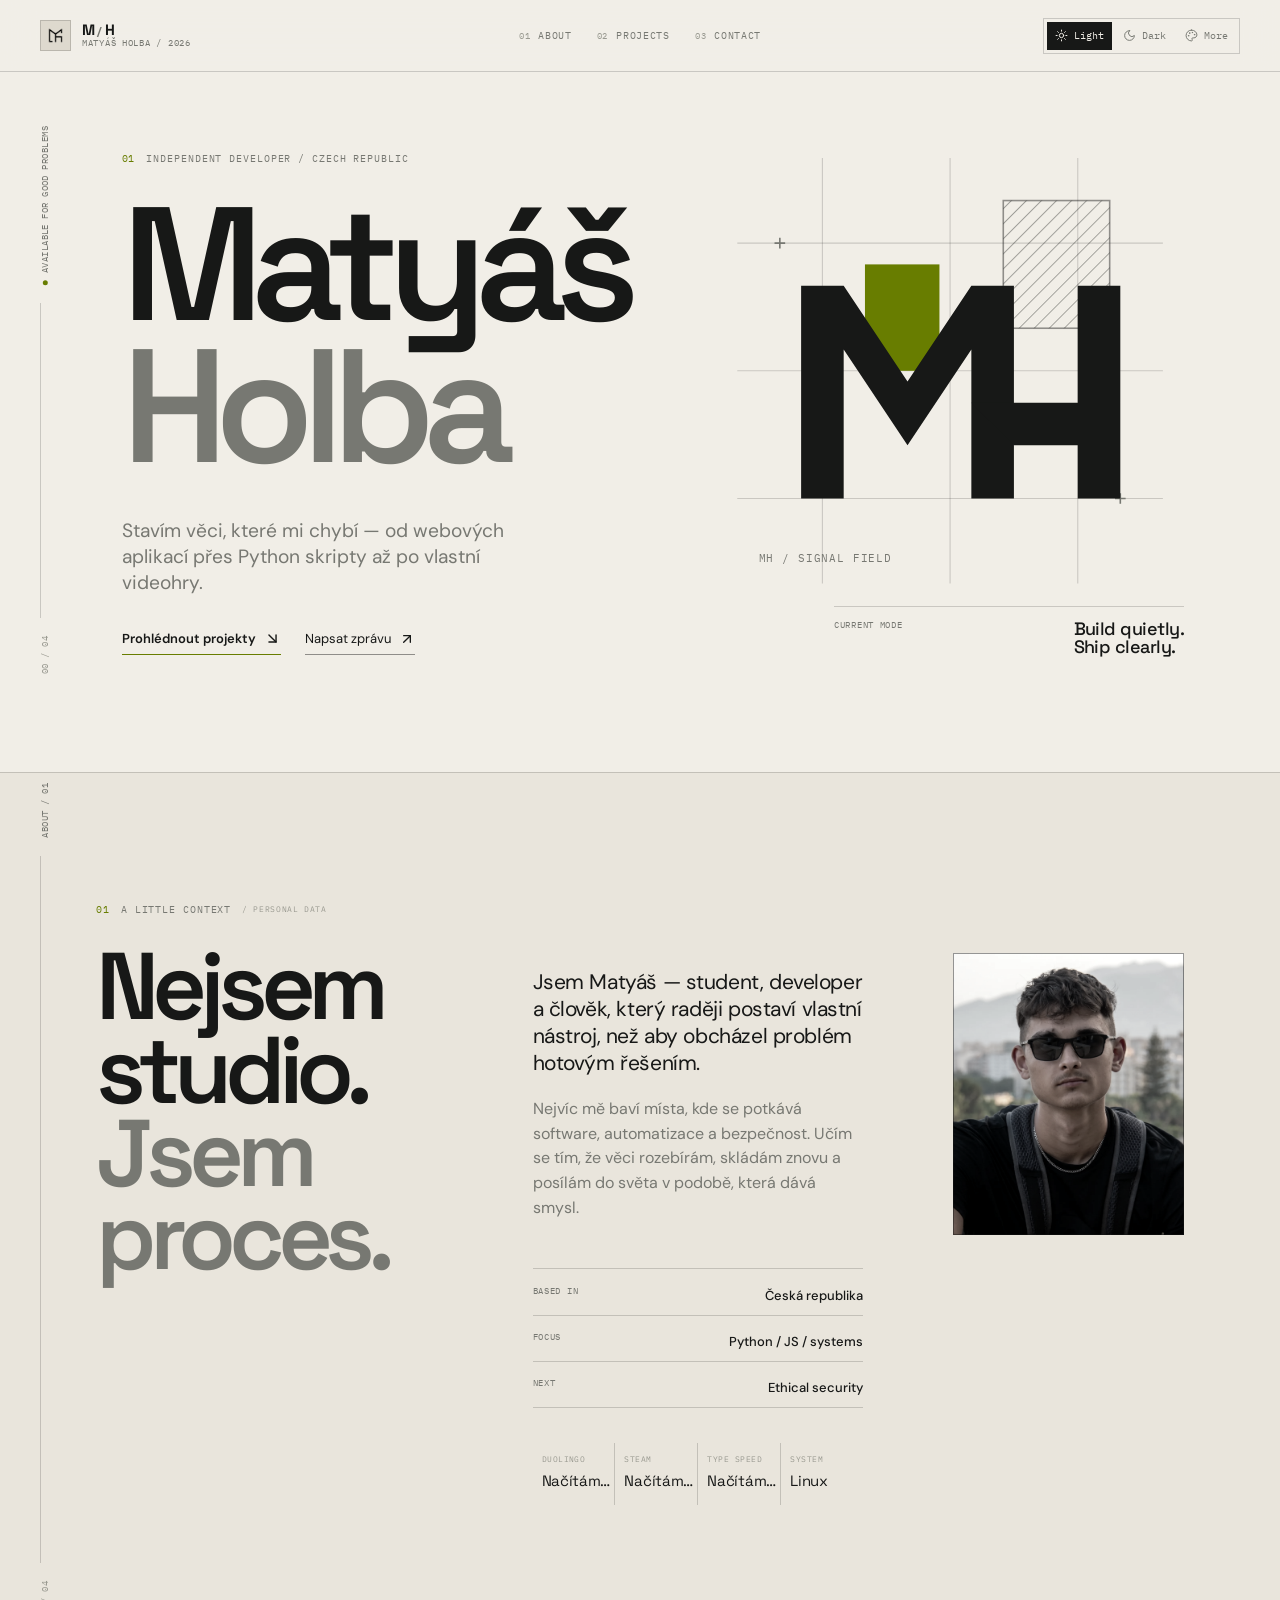
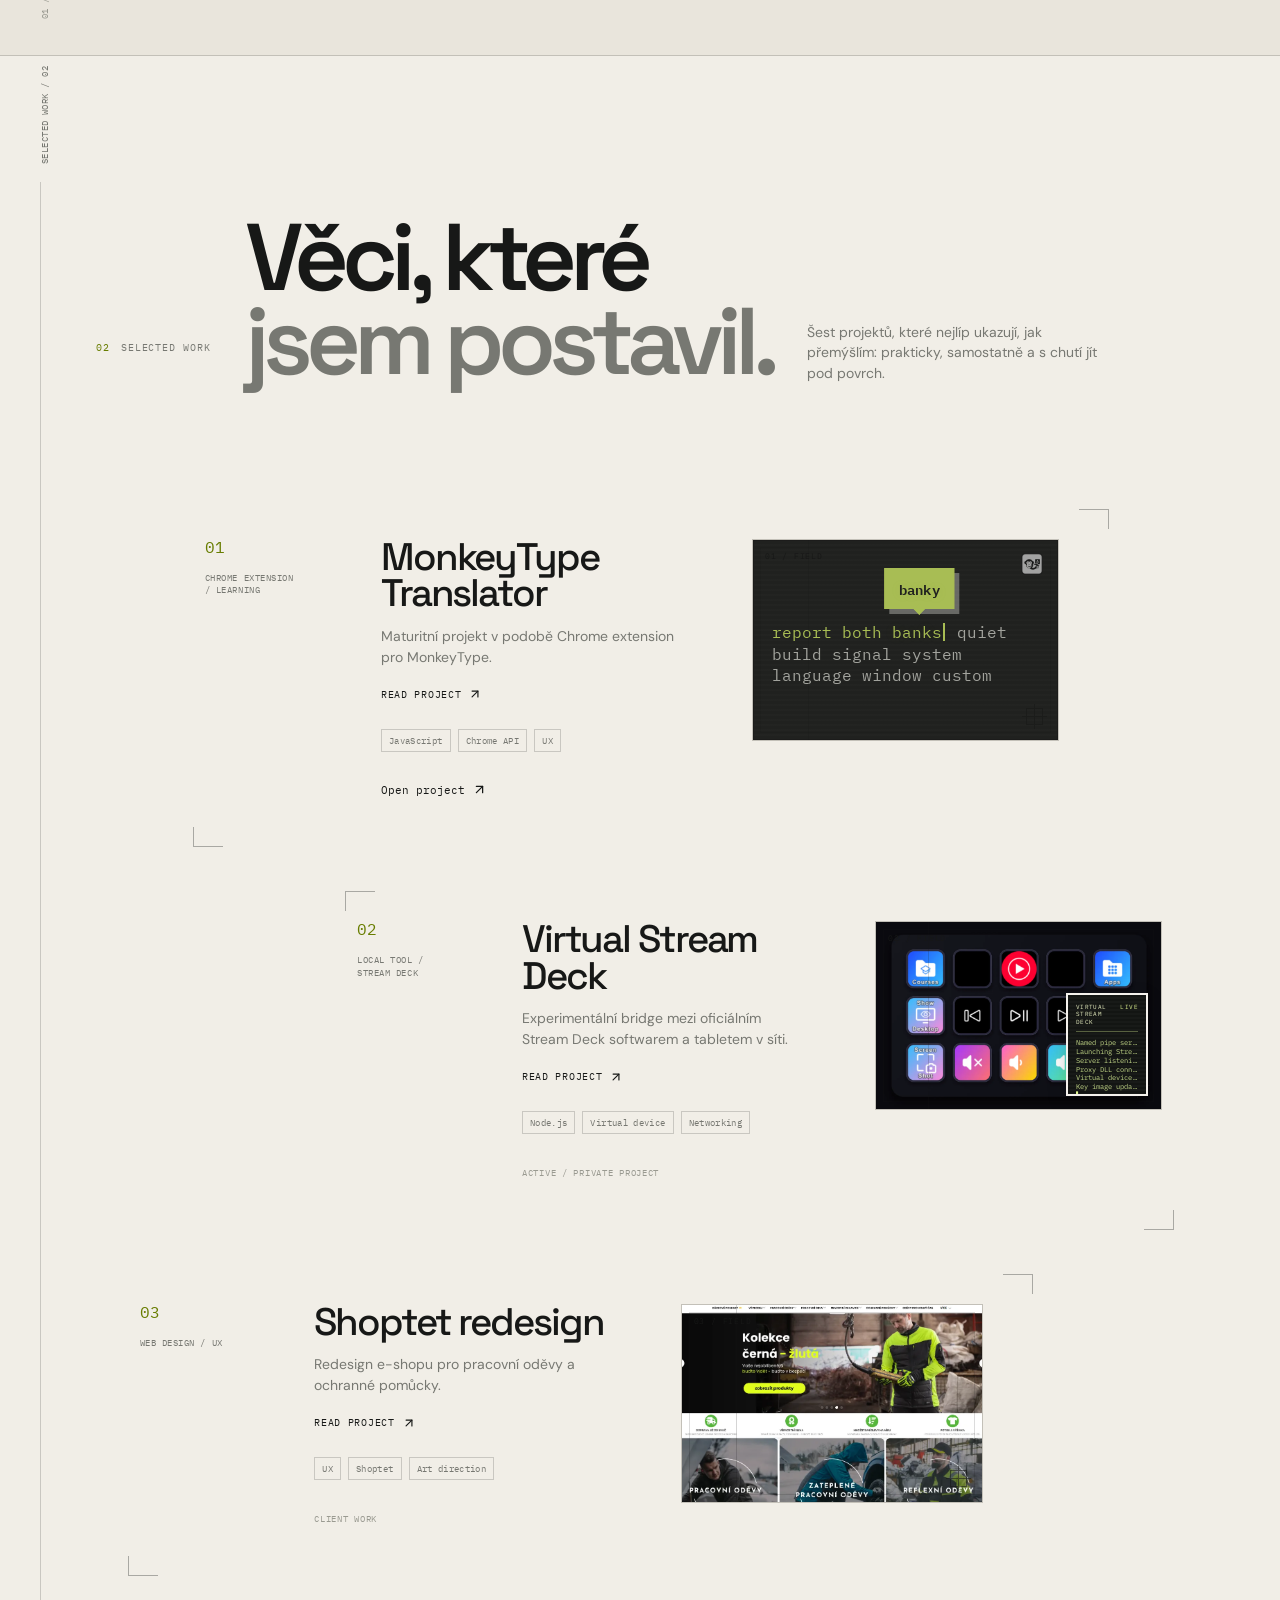
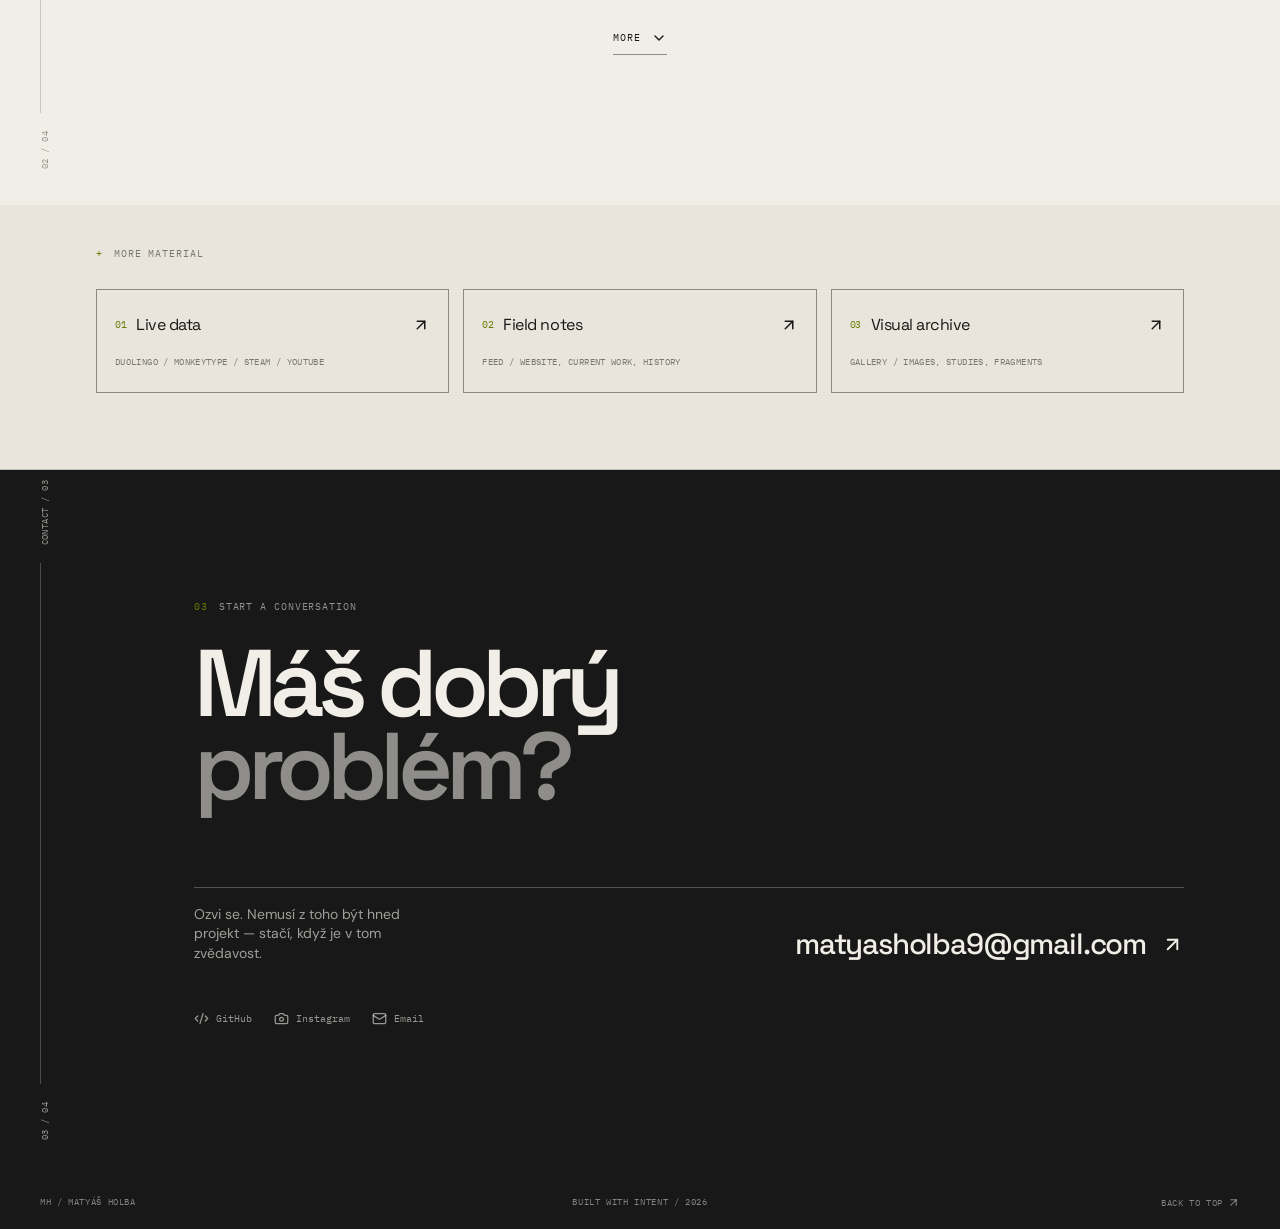
==== index.html @ 4ca0a29d "style: remove lines from pergamen, fix scroll behavior, adjust dark mode translator, update texts" ====
<!doctype html>
<html lang="cs">
  <head>
    <meta charset="UTF-8" />
    <meta name="viewport" content="width=device-width, initial-scale=1.0" />
    <meta name="theme-color" content="#f1eee7" />
    <meta name="description" content="Matyáš Holba — independent developer building useful tools, extensions and systems." />
    <title>Matyáš Holba — Signal Portfolio</title>
    <script type="module" crossorigin src="./assets/index-CiLK697y.js"></script>
    <link rel="stylesheet" crossorigin href="./assets/index-ZhpoGGDF.css">
  </head>
  <body>
    <div id="root"></div>
  </body>
</html>
---- assets/index-ZhpoGGDF.css ----
@import"https://fonts.googleapis.com/css2?family=DM+Sans:wght@400;500;600&family=IBM+Plex+Mono:wght@400;500&family=Space+Grotesk:wght@400;500;600;700&display=swap";#pergamen-overlay{position:fixed;inset:0;z-index:100;pointer-events:none;background:#111210a3;opacity:0;transition:opacity .3s ease}#pergamen-overlay.on{opacity:1}#pergamen-scroller{position:fixed;inset:0;z-index:105;overflow-y:auto;overflow-x:hidden;pointer-events:none;scrollbar-width:none}#pergamen-scroller::-webkit-scrollbar{display:none}#pergamen-scroller.on{pointer-events:auto}#pergamen-dummy{width:100%;min-height:100vh}#pergamen-scene{display:none;position:absolute;top:0;left:0;width:100%;height:100%;perspective:4000px;pointer-events:none}#pergamen-scene.show{display:block}#pergamen-scrollWrap{position:absolute;top:0;left:50%;transform:translate(-50%);width:92%;max-width:800px;transform-style:preserve-3d;pointer-events:auto}@media (min-width: 768px){#pergamen-scrollWrap{width:740px;transform:translate(-50%) rotateY(-10deg) rotateX(3deg)}}.sl{position:absolute;left:0;top:0;width:100%;height:4px;transform-style:preserve-3d}.sl-f{position:absolute;inset:0;background:#d6d5cf;overflow:hidden;backface-visibility:hidden}.sl-b{position:absolute;inset:0;background:#e0e0e0;transform:rotateX(180deg) translateZ(.5px);backface-visibility:hidden}.sl-t{position:absolute;left:0;width:100%;padding:0 24px;color:#20211f}@media (min-width: 768px){.sl-t{padding:0 80px}}#pergamen-src{display:none}@layer components;/*! tailwindcss v4.1.14 | MIT License | https://tailwindcss.com */@layer properties{@supports (((-webkit-hyphens:none)) and (not (margin-trim:inline))) or ((-moz-orient:inline) and (not (color:rgb(from red r g b)))){*,:before,:after,::backdrop{--tw-translate-x:0;--tw-translate-y:0;--tw-translate-z:0;--tw-rotate-x:initial;--tw-rotate-y:initial;--tw-rotate-z:initial;--tw-skew-x:initial;--tw-skew-y:initial;--tw-border-style:solid;--tw-gradient-position:initial;--tw-gradient-from:#0000;--tw-gradient-via:#0000;--tw-gradient-to:#0000;--tw-gradient-stops:initial;--tw-gradient-via-stops:initial;--tw-gradient-from-position:0%;--tw-gradient-via-position:50%;--tw-gradient-to-position:100%;--tw-leading:initial;--tw-font-weight:initial;--tw-tracking:initial;--tw-ordinal:initial;--tw-slashed-zero:initial;--tw-numeric-figure:initial;--tw-numeric-spacing:initial;--tw-numeric-fraction:initial;--tw-shadow:0 0 #0000;--tw-shadow-color:initial;--tw-shadow-alpha:100%;--tw-inset-shadow:0 0 #0000;--tw-inset-shadow-color:initial;--tw-inset-shadow-alpha:100%;--tw-ring-color:initial;--tw-ring-shadow:0 0 #0000;--tw-inset-ring-color:initial;--tw-inset-ring-shadow:0 0 #0000;--tw-ring-inset:initial;--tw-ring-offset-width:0px;--tw-ring-offset-color:#fff;--tw-ring-offset-shadow:0 0 #0000;--tw-outline-style:solid;--tw-backdrop-blur:initial;--tw-backdrop-brightness:initial;--tw-backdrop-contrast:initial;--tw-backdrop-grayscale:initial;--tw-backdrop-hue-rotate:initial;--tw-backdrop-invert:initial;--tw-backdrop-opacity:initial;--tw-backdrop-saturate:initial;--tw-backdrop-sepia:initial;--tw-duration:initial;--tw-ease:initial;--tw-content:"";--tw-animation-delay:0s;--tw-animation-direction:normal;--tw-animation-duration:initial;--tw-animation-fill-mode:none;--tw-animation-iteration-count:1;--tw-enter-blur:0;--tw-enter-opacity:1;--tw-enter-rotate:0;--tw-enter-scale:1;--tw-enter-translate-x:0;--tw-enter-translate-y:0;--tw-exit-blur:0;--tw-exit-opacity:1;--tw-exit-rotate:0;--tw-exit-scale:1;--tw-exit-translate-x:0;--tw-exit-translate-y:0}}}@layer theme{:root,:host{--font-sans:ui-sans-serif,system-ui,sans-serif,"Apple Color Emoji","Segoe UI Emoji","Segoe UI Symbol","Noto Color Emoji";--font-mono:ui-monospace,SFMono-Regular,Menlo,Monaco,Consolas,"Liberation Mono","Courier New",monospace;--color-red-100:oklch(93.6% .032 17.717);--color-red-500:oklch(63.7% .237 25.331);--color-blue-600:oklch(54.6% .245 262.881);--color-blue-700:oklch(48.8% .243 264.376);--color-slate-50:oklch(98.4% .003 247.858);--color-slate-100:oklch(96.8% .007 247.896);--color-slate-600:oklch(44.6% .043 257.281);--color-slate-700:oklch(37.2% .044 257.287);--color-slate-900:oklch(20.8% .042 265.755);--color-black:#000;--color-white:#fff;--spacing:.25rem;--container-sm:24rem;--container-lg:32rem;--container-2xl:42rem;--text-xs:.75rem;--text-xs--line-height:calc(1/.75);--text-sm:.875rem;--text-sm--line-height:calc(1.25/.875);--text-base:1rem;--text-base--line-height: 1.5 ;--text-lg:1.125rem;--text-lg--line-height:calc(1.75/1.125);--text-xl:1.25rem;--text-xl--line-height:calc(1.75/1.25);--text-4xl:2.25rem;--text-4xl--line-height:calc(2.5/2.25);--font-weight-normal:400;--font-weight-medium:500;--font-weight-semibold:600;--font-weight-bold:700;--tracking-tight:-.025em;--tracking-widest:.1em;--leading-snug:1.375;--leading-normal:1.5;--leading-relaxed:1.625;--radius-xs:.125rem;--radius-sm:.25rem;--radius-md:.375rem;--radius-lg:.5rem;--radius-xl:.75rem;--ease-out:cubic-bezier(0,0,.2,1);--ease-in-out:cubic-bezier(.4,0,.2,1);--animate-spin:spin 1s linear infinite;--animate-pulse:pulse 2s cubic-bezier(.4,0,.6,1)infinite;--blur-sm:8px;--blur-2xl:40px;--aspect-video:16/9;--default-transition-duration:.15s;--default-transition-timing-function:cubic-bezier(.4,0,.2,1);--default-font-family:var(--font-sans);--default-mono-font-family:var(--font-mono)}}@layer base{*,:after,:before,::backdrop{box-sizing:border-box;border:0 solid;margin:0;padding:0}::file-selector-button{box-sizing:border-box;border:0 solid;margin:0;padding:0}html,:host{-webkit-text-size-adjust:100%;tab-size:4;line-height:1.5;font-family:var(--default-font-family,ui-sans-serif,system-ui,sans-serif,"Apple Color Emoji","Segoe UI Emoji","Segoe UI Symbol","Noto Color Emoji");font-feature-settings:var(--default-font-feature-settings,normal);font-variation-settings:var(--default-font-variation-settings,normal);-webkit-tap-highlight-color:transparent}hr{height:0;color:inherit;border-top-width:1px}abbr:where([title]){-webkit-text-decoration:underline dotted;text-decoration:underline dotted}h1,h2,h3,h4,h5,h6{font-size:inherit;font-weight:inherit}a{color:inherit;-webkit-text-decoration:inherit;text-decoration:inherit}b,strong{font-weight:bolder}code,kbd,samp,pre{font-family:var(--default-mono-font-family,ui-monospace,SFMono-Regular,Menlo,Monaco,Consolas,"Liberation Mono","Courier New",monospace);font-feature-settings:var(--default-mono-font-feature-settings,normal);font-variation-settings:var(--default-mono-font-variation-settings,normal);font-size:1em}small{font-size:80%}sub,sup{vertical-align:baseline;font-size:75%;line-height:0;position:relative}sub{bottom:-.25em}sup{top:-.5em}table{text-indent:0;border-color:inherit;border-collapse:collapse}:-moz-focusring{outline:auto}progress{vertical-align:baseline}summary{display:list-item}ol,ul,menu{list-style:none}img,svg,video,canvas,audio,iframe,embed,object{vertical-align:middle;display:block}img,video{max-width:100%;height:auto}button,input,select,optgroup,textarea{font:inherit;font-feature-settings:inherit;font-variation-settings:inherit;letter-spacing:inherit;color:inherit;opacity:1;background-color:#0000;border-radius:0}::file-selector-button{font:inherit;font-feature-settings:inherit;font-variation-settings:inherit;letter-spacing:inherit;color:inherit;opacity:1;background-color:#0000;border-radius:0}:where(select:is([multiple],[size])) optgroup{font-weight:bolder}:where(select:is([multiple],[size])) optgroup option{padding-inline-start:20px}::file-selector-button{margin-inline-end:4px}::placeholder{opacity:1}@supports (not ((-webkit-appearance:-apple-pay-button))) or (contain-intrinsic-size:1px){::placeholder{color:currentColor}@supports (color:color-mix(in lab,red,red)){::placeholder{color:color-mix(in oklab,currentcolor 50%,transparent)}}}textarea{resize:vertical}::-webkit-search-decoration{-webkit-appearance:none}::-webkit-date-and-time-value{min-height:1lh;text-align:inherit}::-webkit-datetime-edit{display:inline-flex}::-webkit-datetime-edit-fields-wrapper{padding:0}::-webkit-datetime-edit{padding-block:0}::-webkit-datetime-edit-year-field{padding-block:0}::-webkit-datetime-edit-month-field{padding-block:0}::-webkit-datetime-edit-day-field{padding-block:0}::-webkit-datetime-edit-hour-field{padding-block:0}::-webkit-datetime-edit-minute-field{padding-block:0}::-webkit-datetime-edit-second-field{padding-block:0}::-webkit-datetime-edit-millisecond-field{padding-block:0}::-webkit-datetime-edit-meridiem-field{padding-block:0}::-webkit-calendar-picker-indicator{line-height:1}:-moz-ui-invalid{box-shadow:none}button,input:where([type=button],[type=reset],[type=submit]){appearance:button}::file-selector-button{appearance:button}::-webkit-inner-spin-button{height:auto}::-webkit-outer-spin-button{height:auto}[hidden]:where(:not([hidden=until-found])){display:none!important}}@layer utilities{.\@container\/card-header{container:card-header/inline-size}.\@container\/field-group{container:field-group/inline-size}.pointer-events-none{pointer-events:none}.invisible{visibility:hidden}.sr-only{clip-path:inset(50%);white-space:nowrap;border-width:0;width:1px;height:1px;margin:-1px;padding:0;position:absolute;overflow:hidden}.absolute{position:absolute}.fixed{position:fixed}.relative{position:relative}.static{position:static}.inset-0{inset:calc(var(--spacing)*0)}.inset-x-0{inset-inline:calc(var(--spacing)*0)}.inset-y-0{inset-block:calc(var(--spacing)*0)}.-top-12{top:calc(var(--spacing)*-12)}.top-0{top:calc(var(--spacing)*0)}.top-1\.5{top:calc(var(--spacing)*1.5)}.top-1\/2{top:50%}.top-3\.5{top:calc(var(--spacing)*3.5)}.top-4{top:calc(var(--spacing)*4)}.top-\[1px\]{top:1px}.top-\[50\%\]{top:50%}.top-\[60\%\]{top:60%}.top-full{top:100%}.-right-12{right:calc(var(--spacing)*-12)}.right-0{right:calc(var(--spacing)*0)}.right-1{right:calc(var(--spacing)*1)}.right-2{right:calc(var(--spacing)*2)}.right-3{right:calc(var(--spacing)*3)}.right-4{right:calc(var(--spacing)*4)}.-bottom-12{bottom:calc(var(--spacing)*-12)}.bottom-0{bottom:calc(var(--spacing)*0)}.-left-12{left:calc(var(--spacing)*-12)}.left-0{left:calc(var(--spacing)*0)}.left-1\/2{left:50%}.left-2{left:calc(var(--spacing)*2)}.left-\[50\%\]{left:50%}.isolate{isolation:isolate}.z-10{z-index:10}.z-20{z-index:20}.z-50{z-index:50}.z-\[1\]{z-index:1}.order-first{order:-9999}.order-last{order:9999}.col-start-2{grid-column-start:2}.row-span-2{grid-row:span 2/span 2}.row-start-1{grid-row-start:1}.container{width:100%}@media (min-width:40rem){.container{max-width:40rem}}@media (min-width:48rem){.container{max-width:48rem}}@media (min-width:64rem){.container{max-width:64rem}}@media (min-width:80rem){.container{max-width:80rem}}@media (min-width:96rem){.container{max-width:96rem}}.\!m-0{margin:calc(var(--spacing)*0)!important}.-mx-1{margin-inline:calc(var(--spacing)*-1)}.mx-2{margin-inline:calc(var(--spacing)*2)}.mx-3\.5{margin-inline:calc(var(--spacing)*3.5)}.mx-4{margin-inline:calc(var(--spacing)*4)}.mx-auto{margin-inline:auto}.-my-2{margin-block:calc(var(--spacing)*-2)}.my-0{margin-block:calc(var(--spacing)*0)}.my-0\.5{margin-block:calc(var(--spacing)*.5)}.my-1{margin-block:calc(var(--spacing)*1)}.-mt-4{margin-top:calc(var(--spacing)*-4)}.mt-1\.5{margin-top:calc(var(--spacing)*1.5)}.mt-2{margin-top:calc(var(--spacing)*2)}.mt-4{margin-top:calc(var(--spacing)*4)}.mt-auto{margin-top:auto}.mr-2{margin-right:calc(var(--spacing)*2)}.mb-2{margin-bottom:calc(var(--spacing)*2)}.mb-3{margin-bottom:calc(var(--spacing)*3)}.mb-4{margin-bottom:calc(var(--spacing)*4)}.mb-6{margin-bottom:calc(var(--spacing)*6)}.mb-8{margin-bottom:calc(var(--spacing)*8)}.-ml-4{margin-left:calc(var(--spacing)*-4)}.ml-1{margin-left:calc(var(--spacing)*1)}.ml-4{margin-left:calc(var(--spacing)*4)}.ml-auto{margin-left:auto}.line-clamp-1{-webkit-line-clamp:1;-webkit-box-orient:vertical;display:-webkit-box;overflow:hidden}.line-clamp-2{-webkit-line-clamp:2;-webkit-box-orient:vertical;display:-webkit-box;overflow:hidden}.block{display:block}.flex{display:flex}.grid{display:grid}.hidden{display:none}.inline-flex{display:inline-flex}.table{display:table}.table-caption{display:table-caption}.table-cell{display:table-cell}.table-row{display:table-row}.field-sizing-content{field-sizing:content}.aspect-square{aspect-ratio:1}.aspect-video{aspect-ratio:var(--aspect-video)}.size-\(--cell-size\){width:var(--cell-size);height:var(--cell-size)}.size-2{width:calc(var(--spacing)*2);height:calc(var(--spacing)*2)}.size-2\.5{width:calc(var(--spacing)*2.5);height:calc(var(--spacing)*2.5)}.size-3{width:calc(var(--spacing)*3);height:calc(var(--spacing)*3)}.size-3\.5{width:calc(var(--spacing)*3.5);height:calc(var(--spacing)*3.5)}.size-4{width:calc(var(--spacing)*4);height:calc(var(--spacing)*4)}.size-6{width:calc(var(--spacing)*6);height:calc(var(--spacing)*6)}.size-7{width:calc(var(--spacing)*7);height:calc(var(--spacing)*7)}.size-8{width:calc(var(--spacing)*8);height:calc(var(--spacing)*8)}.size-9{width:calc(var(--spacing)*9);height:calc(var(--spacing)*9)}.size-10{width:calc(var(--spacing)*10);height:calc(var(--spacing)*10)}.size-auto{width:auto;height:auto}.size-full{width:100%;height:100%}.h-\(--cell-size\){height:var(--cell-size)}.h-1\.5{height:calc(var(--spacing)*1.5)}.h-2{height:calc(var(--spacing)*2)}.h-2\.5{height:calc(var(--spacing)*2.5)}.h-4{height:calc(var(--spacing)*4)}.h-5{height:calc(var(--spacing)*5)}.h-6{height:calc(var(--spacing)*6)}.h-7{height:calc(var(--spacing)*7)}.h-8{height:calc(var(--spacing)*8)}.h-9{height:calc(var(--spacing)*9)}.h-10{height:calc(var(--spacing)*10)}.h-12{height:calc(var(--spacing)*12)}.h-16{height:calc(var(--spacing)*16)}.h-\[1\.15rem\]{height:1.15rem}.h-\[500px\]{height:500px}.h-\[calc\(100\%-1px\)\]{height:calc(100% - 1px)}.h-\[var\(--radix-navigation-menu-viewport-height\)\]{height:var(--radix-navigation-menu-viewport-height)}.h-\[var\(--radix-select-trigger-height\)\]{height:var(--radix-select-trigger-height)}.h-auto{height:auto}.h-full{height:100%}.h-px{height:1px}.h-svh{height:100svh}.max-h-\(--radix-context-menu-content-available-height\){max-height:var(--radix-context-menu-content-available-height)}.max-h-\(--radix-dropdown-menu-content-available-height\){max-height:var(--radix-dropdown-menu-content-available-height)}.max-h-\(--radix-select-content-available-height\){max-height:var(--radix-select-content-available-height)}.max-h-\[300px\]{max-height:300px}.min-h-0{min-height:calc(var(--spacing)*0)}.min-h-4{min-height:calc(var(--spacing)*4)}.min-h-16{min-height:calc(var(--spacing)*16)}.min-h-screen{min-height:100vh}.min-h-svh{min-height:100svh}.w-\(--cell-size\){width:var(--cell-size)}.w-\(--sidebar-width\){width:var(--sidebar-width)}.w-0{width:calc(var(--spacing)*0)}.w-1{width:calc(var(--spacing)*1)}.w-2{width:calc(var(--spacing)*2)}.w-2\.5{width:calc(var(--spacing)*2.5)}.w-3{width:calc(var(--spacing)*3)}.w-3\/4{width:75%}.w-4{width:calc(var(--spacing)*4)}.w-5{width:calc(var(--spacing)*5)}.w-8{width:calc(var(--spacing)*8)}.w-9{width:calc(var(--spacing)*9)}.w-10{width:calc(var(--spacing)*10)}.w-16{width:calc(var(--spacing)*16)}.w-64{width:calc(var(--spacing)*64)}.w-72{width:calc(var(--spacing)*72)}.w-\[100px\]{width:100px}.w-\[400px\]{width:400px}.w-auto{width:auto}.w-fit{width:fit-content}.w-full{width:100%}.w-max{width:max-content}.w-px{width:1px}.max-w-\(--skeleton-width\){max-width:var(--skeleton-width)}.max-w-2xl{max-width:var(--container-2xl)}.max-w-\[calc\(100\%-2rem\)\]{max-width:calc(100% - 2rem)}.max-w-lg{max-width:var(--container-lg)}.max-w-max{max-width:max-content}.max-w-sm{max-width:var(--container-sm)}.min-w-\(--cell-size\){min-width:var(--cell-size)}.min-w-0{min-width:calc(var(--spacing)*0)}.min-w-5{min-width:calc(var(--spacing)*5)}.min-w-8{min-width:calc(var(--spacing)*8)}.min-w-9{min-width:calc(var(--spacing)*9)}.min-w-10{min-width:calc(var(--spacing)*10)}.min-w-\[8rem\]{min-width:8rem}.min-w-\[12rem\]{min-width:12rem}.min-w-\[var\(--radix-select-trigger-width\)\]{min-width:var(--radix-select-trigger-width)}.flex-1{flex:1}.flex-shrink-0,.shrink-0{flex-shrink:0}.grow{flex-grow:1}.grow-0{flex-grow:0}.basis-full{flex-basis:100%}.caption-bottom{caption-side:bottom}.border-collapse{border-collapse:collapse}.origin-\(--radix-context-menu-content-transform-origin\){transform-origin:var(--radix-context-menu-content-transform-origin)}.origin-\(--radix-dropdown-menu-content-transform-origin\){transform-origin:var(--radix-dropdown-menu-content-transform-origin)}.origin-\(--radix-hover-card-content-transform-origin\){transform-origin:var(--radix-hover-card-content-transform-origin)}.origin-\(--radix-menubar-content-transform-origin\){transform-origin:var(--radix-menubar-content-transform-origin)}.origin-\(--radix-popover-content-transform-origin\){transform-origin:var(--radix-popover-content-transform-origin)}.origin-\(--radix-select-content-transform-origin\){transform-origin:var(--radix-select-content-transform-origin)}.origin-\(--radix-tooltip-content-transform-origin\){transform-origin:var(--radix-tooltip-content-transform-origin)}.-translate-x-1\/2{--tw-translate-x: -50% ;translate:var(--tw-translate-x)var(--tw-translate-y)}.-translate-x-px{--tw-translate-x:-1px;translate:var(--tw-translate-x)var(--tw-translate-y)}.translate-x-\[-50\%\]{--tw-translate-x:-50%;translate:var(--tw-translate-x)var(--tw-translate-y)}.translate-x-px{--tw-translate-x:1px;translate:var(--tw-translate-x)var(--tw-translate-y)}.-translate-y-1\/2{--tw-translate-y: -50% ;translate:var(--tw-translate-x)var(--tw-translate-y)}.translate-y-0\.5{--tw-translate-y:calc(var(--spacing)*.5);translate:var(--tw-translate-x)var(--tw-translate-y)}.translate-y-\[-50\%\]{--tw-translate-y:-50%;translate:var(--tw-translate-x)var(--tw-translate-y)}.translate-y-\[calc\(-50\%_-_2px\)\]{--tw-translate-y: calc(-50% - 2px) ;translate:var(--tw-translate-x)var(--tw-translate-y)}.rotate-45{rotate:45deg}.rotate-90{rotate:90deg}.transform{transform:var(--tw-rotate-x,)var(--tw-rotate-y,)var(--tw-rotate-z,)var(--tw-skew-x,)var(--tw-skew-y,)}.animate-caret-blink{animation:1.25s ease-out infinite caret-blink}.animate-in{animation:enter var(--tw-animation-duration,var(--tw-duration,.15s))var(--tw-ease,ease)var(--tw-animation-delay,0s)var(--tw-animation-iteration-count,1)var(--tw-animation-direction,normal)var(--tw-animation-fill-mode,none)}.animate-pulse{animation:var(--animate-pulse)}.animate-spin{animation:var(--animate-spin)}.cursor-default{cursor:default}.cursor-pointer{cursor:pointer}.cursor-text{cursor:text}.touch-none{touch-action:none}.resize{resize:both}.resize-none{resize:none}.scroll-my-1{scroll-margin-block:calc(var(--spacing)*1)}.scroll-py-1{scroll-padding-block:calc(var(--spacing)*1)}.list-disc{list-style-type:disc}.list-none{list-style-type:none}.auto-rows-min{grid-auto-rows:min-content}.grid-cols-\[0_1fr\]{grid-template-columns:0 1fr}.grid-rows-\[auto_auto\]{grid-template-rows:auto auto}.flex-col{flex-direction:column}.flex-col-reverse{flex-direction:column-reverse}.flex-row{flex-direction:row}.flex-wrap{flex-wrap:wrap}.items-center{align-items:center}.items-end{align-items:flex-end}.items-start{align-items:flex-start}.items-stretch{align-items:stretch}.justify-between{justify-content:space-between}.justify-center{justify-content:center}.justify-start{justify-content:flex-start}.justify-items-start{justify-items:start}.gap-0{gap:calc(var(--spacing)*0)}.gap-0\.5{gap:calc(var(--spacing)*.5)}.gap-1{gap:calc(var(--spacing)*1)}.gap-1\.5{gap:calc(var(--spacing)*1.5)}.gap-2{gap:calc(var(--spacing)*2)}.gap-2\.5{gap:calc(var(--spacing)*2.5)}.gap-3{gap:calc(var(--spacing)*3)}.gap-4{gap:calc(var(--spacing)*4)}.gap-6{gap:calc(var(--spacing)*6)}.gap-7{gap:calc(var(--spacing)*7)}.gap-y-0\.5{row-gap:calc(var(--spacing)*.5)}.self-start{align-self:flex-start}.self-stretch{align-self:stretch}.justify-self-end{justify-self:flex-end}.overflow-auto{overflow:auto}.overflow-hidden{overflow:hidden}.overflow-x-auto{overflow-x:auto}.overflow-x-hidden{overflow-x:hidden}.overflow-y-auto{overflow-y:auto}.rounded{border-radius:.25rem}.rounded-\[2px\]{border-radius:2px}.rounded-\[4px\]{border-radius:4px}.rounded-\[10px\]{border-radius:10px}.rounded-\[20px\]{border-radius:20px}.rounded-\[calc\(var\(--radius\)-5px\)\]{border-radius:calc(var(--radius) - 5px)}.rounded-\[inherit\]{border-radius:inherit}.rounded-full{border-radius:3.40282e38px}.rounded-lg{border-radius:var(--radius-lg)}.rounded-md{border-radius:var(--radius-md)}.rounded-none{border-radius:0}.rounded-sm{border-radius:var(--radius-sm)}.rounded-xl{border-radius:var(--radius-xl)}.rounded-xs{border-radius:var(--radius-xs)}.rounded-l-md{border-top-left-radius:var(--radius-md);border-bottom-left-radius:var(--radius-md)}.rounded-tl-sm{border-top-left-radius:var(--radius-sm)}.rounded-r-md{border-top-right-radius:var(--radius-md);border-bottom-right-radius:var(--radius-md)}.border{border-style:var(--tw-border-style);border-width:1px}.border-0{border-style:var(--tw-border-style);border-width:0}.border-\[1\.5px\]{border-style:var(--tw-border-style);border-width:1.5px}.border-y{border-block-style:var(--tw-border-style);border-block-width:1px}.border-t{border-top-style:var(--tw-border-style);border-top-width:1px}.border-r{border-right-style:var(--tw-border-style);border-right-width:1px}.border-b{border-bottom-style:var(--tw-border-style);border-bottom-width:1px}.border-l{border-left-style:var(--tw-border-style);border-left-width:1px}.border-dashed{--tw-border-style:dashed;border-style:dashed}.border-\(--color-border\){border-color:var(--color-border)}.border-\[rgba\(0\,0\,0\,0\.08\)\]{border-color:#00000014}.border-transparent{border-color:#0000}.border-t-transparent{border-top-color:#0000}.border-l-transparent{border-left-color:#0000}.bg-\(--color-bg\){background-color:var(--color-bg)}.bg-\[\#1a1a19\]{background-color:#1a1a19}.bg-\[\#f8f8f7\]{background-color:#f8f8f7}.bg-black\/50{background-color:#00000080}@supports (color:color-mix(in lab,red,red)){.bg-black\/50{background-color:color-mix(in oklab,var(--color-black)50%,transparent)}}.bg-blue-600{background-color:var(--color-blue-600)}.bg-red-100{background-color:var(--color-red-100)}.bg-transparent{background-color:#0000}.bg-white{background-color:var(--color-white)}.bg-white\/80{background-color:#fffc}@supports (color:color-mix(in lab,red,red)){.bg-white\/80{background-color:color-mix(in oklab,var(--color-white)80%,transparent)}}.bg-gradient-to-br{--tw-gradient-position:to bottom right in oklab;background-image:linear-gradient(var(--tw-gradient-stops))}.from-slate-50{--tw-gradient-from:var(--color-slate-50);--tw-gradient-stops:var(--tw-gradient-via-stops,var(--tw-gradient-position),var(--tw-gradient-from)var(--tw-gradient-from-position),var(--tw-gradient-to)var(--tw-gradient-to-position))}.to-slate-100{--tw-gradient-to:var(--color-slate-100);--tw-gradient-stops:var(--tw-gradient-via-stops,var(--tw-gradient-position),var(--tw-gradient-from)var(--tw-gradient-from-position),var(--tw-gradient-to)var(--tw-gradient-to-position))}.fill-current{fill:currentColor}.p-0{padding:calc(var(--spacing)*0)}.p-1{padding:calc(var(--spacing)*1)}.p-2{padding:calc(var(--spacing)*2)}.p-3{padding:calc(var(--spacing)*3)}.p-4{padding:calc(var(--spacing)*4)}.p-5{padding:calc(var(--spacing)*5)}.p-6{padding:calc(var(--spacing)*6)}.p-8{padding:calc(var(--spacing)*8)}.p-\[3px\]{padding:3px}.p-px{padding:1px}.px-\(--cell-size\){padding-inline:var(--cell-size)}.px-1{padding-inline:calc(var(--spacing)*1)}.px-1\.5{padding-inline:calc(var(--spacing)*1.5)}.px-2{padding-inline:calc(var(--spacing)*2)}.px-2\.5{padding-inline:calc(var(--spacing)*2.5)}.px-3{padding-inline:calc(var(--spacing)*3)}.px-4{padding-inline:calc(var(--spacing)*4)}.px-5{padding-inline:calc(var(--spacing)*5)}.px-6{padding-inline:calc(var(--spacing)*6)}.py-0\.5{padding-block:calc(var(--spacing)*.5)}.py-1{padding-block:calc(var(--spacing)*1)}.py-1\.5{padding-block:calc(var(--spacing)*1.5)}.py-2{padding-block:calc(var(--spacing)*2)}.py-2\.5{padding-block:calc(var(--spacing)*2.5)}.py-3{padding-block:calc(var(--spacing)*3)}.py-4{padding-block:calc(var(--spacing)*4)}.py-5{padding-block:calc(var(--spacing)*5)}.py-6{padding-block:calc(var(--spacing)*6)}.pt-0{padding-top:calc(var(--spacing)*0)}.pt-3{padding-top:calc(var(--spacing)*3)}.pt-4{padding-top:calc(var(--spacing)*4)}.pt-8{padding-top:calc(var(--spacing)*8)}.pt-12{padding-top:calc(var(--spacing)*12)}.pr-1{padding-right:calc(var(--spacing)*1)}.pr-2{padding-right:calc(var(--spacing)*2)}.pr-2\.5{padding-right:calc(var(--spacing)*2.5)}.pr-3{padding-right:calc(var(--spacing)*3)}.pr-8{padding-right:calc(var(--spacing)*8)}.pb-3{padding-bottom:calc(var(--spacing)*3)}.pb-4{padding-bottom:calc(var(--spacing)*4)}.pb-8{padding-bottom:calc(var(--spacing)*8)}.pl-2{padding-left:calc(var(--spacing)*2)}.pl-3{padding-left:calc(var(--spacing)*3)}.pl-4{padding-left:calc(var(--spacing)*4)}.pl-8{padding-left:calc(var(--spacing)*8)}.text-center{text-align:center}.text-left{text-align:left}.align-middle{vertical-align:middle}.font-mono{font-family:var(--font-mono)}.font-sans{font-family:var(--font-sans)}.text-4xl{font-size:var(--text-4xl);line-height:var(--tw-leading,var(--text-4xl--line-height))}.text-base{font-size:var(--text-base);line-height:var(--tw-leading,var(--text-base--line-height))}.text-lg{font-size:var(--text-lg);line-height:var(--tw-leading,var(--text-lg--line-height))}.text-sm{font-size:var(--text-sm);line-height:var(--tw-leading,var(--text-sm--line-height))}.text-sm\/relaxed{font-size:var(--text-sm);line-height:var(--leading-relaxed)}.text-xl{font-size:var(--text-xl);line-height:var(--tw-leading,var(--text-xl--line-height))}.text-xs{font-size:var(--text-xs);line-height:var(--tw-leading,var(--text-xs--line-height))}.text-\[0\.8rem\]{font-size:.8rem}.leading-5{--tw-leading:calc(var(--spacing)*5);line-height:calc(var(--spacing)*5)}.leading-\[26px\]{--tw-leading:26px;line-height:26px}.leading-none{--tw-leading:1;line-height:1}.leading-normal{--tw-leading:var(--leading-normal);line-height:var(--leading-normal)}.leading-relaxed{--tw-leading:var(--leading-relaxed);line-height:var(--leading-relaxed)}.leading-snug{--tw-leading:var(--leading-snug);line-height:var(--leading-snug)}.font-bold{--tw-font-weight:var(--font-weight-bold);font-weight:var(--font-weight-bold)}.font-medium{--tw-font-weight:var(--font-weight-medium);font-weight:var(--font-weight-medium)}.font-normal{--tw-font-weight:var(--font-weight-normal);font-weight:var(--font-weight-normal)}.font-semibold{--tw-font-weight:var(--font-weight-semibold);font-weight:var(--font-weight-semibold)}.tracking-\[-0\.44px\]{--tw-tracking:-.44px;letter-spacing:-.44px}.tracking-\[-0\.154px\]{--tw-tracking:-.154px;letter-spacing:-.154px}.tracking-tight{--tw-tracking:var(--tracking-tight);letter-spacing:var(--tracking-tight)}.tracking-widest{--tw-tracking:var(--tracking-widest);letter-spacing:var(--tracking-widest)}.text-balance{text-wrap:balance}.break-words{overflow-wrap:break-word}.whitespace-break-spaces{white-space:break-spaces}.whitespace-nowrap{white-space:nowrap}.text-\[\#34322d\]{color:#34322d}.text-\[\#858481\]{color:#858481}.text-current{color:currentColor}.text-red-500{color:var(--color-red-500)}.text-slate-600{color:var(--color-slate-600)}.text-slate-700{color:var(--color-slate-700)}.text-slate-900{color:var(--color-slate-900)}.text-white{color:var(--color-white)}.tabular-nums{--tw-numeric-spacing:tabular-nums;font-variant-numeric:var(--tw-ordinal,)var(--tw-slashed-zero,)var(--tw-numeric-figure,)var(--tw-numeric-spacing,)var(--tw-numeric-fraction,)}.underline-offset-4{text-underline-offset:4px}.opacity-0{opacity:0}.opacity-50{opacity:.5}.opacity-70{opacity:.7}.shadow{--tw-shadow:0 1px 3px 0 var(--tw-shadow-color,#0000001a),0 1px 2px -1px var(--tw-shadow-color,#0000001a);box-shadow:var(--tw-inset-shadow),var(--tw-inset-ring-shadow),var(--tw-ring-offset-shadow),var(--tw-ring-shadow),var(--tw-shadow)}.shadow-\[0_0_0_1px_hsl\(var\(--sidebar-border\)\)\]{--tw-shadow:0 0 0 1px var(--tw-shadow-color,hsl(var(--sidebar-border)));box-shadow:var(--tw-inset-shadow),var(--tw-inset-ring-shadow),var(--tw-ring-offset-shadow),var(--tw-ring-shadow),var(--tw-shadow)}.shadow-\[0px_4px_11px_0px_rgba\(0\,0\,0\,0\.08\)\]{--tw-shadow:0px 4px 11px 0px var(--tw-shadow-color,#00000014);box-shadow:var(--tw-inset-shadow),var(--tw-inset-ring-shadow),var(--tw-ring-offset-shadow),var(--tw-ring-shadow),var(--tw-shadow)}.shadow-lg{--tw-shadow:0 10px 15px -3px var(--tw-shadow-color,#0000001a),0 4px 6px -4px var(--tw-shadow-color,#0000001a);box-shadow:var(--tw-inset-shadow),var(--tw-inset-ring-shadow),var(--tw-ring-offset-shadow),var(--tw-ring-shadow),var(--tw-shadow)}.shadow-md{--tw-shadow:0 4px 6px -1px var(--tw-shadow-color,#0000001a),0 2px 4px -2px var(--tw-shadow-color,#0000001a);box-shadow:var(--tw-inset-shadow),var(--tw-inset-ring-shadow),var(--tw-ring-offset-shadow),var(--tw-ring-shadow),var(--tw-shadow)}.shadow-none{--tw-shadow:0 0 #0000;box-shadow:var(--tw-inset-shadow),var(--tw-inset-ring-shadow),var(--tw-ring-offset-shadow),var(--tw-ring-shadow),var(--tw-shadow)}.shadow-sm{--tw-shadow:0 1px 3px 0 var(--tw-shadow-color,#0000001a),0 1px 2px -1px var(--tw-shadow-color,#0000001a);box-shadow:var(--tw-inset-shadow),var(--tw-inset-ring-shadow),var(--tw-ring-offset-shadow),var(--tw-ring-shadow),var(--tw-shadow)}.shadow-xl{--tw-shadow:0 20px 25px -5px var(--tw-shadow-color,#0000001a),0 8px 10px -6px var(--tw-shadow-color,#0000001a);box-shadow:var(--tw-inset-shadow),var(--tw-inset-ring-shadow),var(--tw-ring-offset-shadow),var(--tw-ring-shadow),var(--tw-shadow)}.shadow-xs{--tw-shadow:0 1px 2px 0 var(--tw-shadow-color,#0000000d);box-shadow:var(--tw-inset-shadow),var(--tw-inset-ring-shadow),var(--tw-ring-offset-shadow),var(--tw-ring-shadow),var(--tw-shadow)}.ring-0{--tw-ring-shadow:var(--tw-ring-inset,)0 0 0 calc(0px + var(--tw-ring-offset-width))var(--tw-ring-color,currentcolor);box-shadow:var(--tw-inset-shadow),var(--tw-inset-ring-shadow),var(--tw-ring-offset-shadow),var(--tw-ring-shadow),var(--tw-shadow)}.outline-hidden{--tw-outline-style:none;outline-style:none}@media (forced-colors:active){.outline-hidden{outline-offset:2px;outline:2px solid #0000}}.outline{outline-style:var(--tw-outline-style);outline-width:1px}.backdrop-blur-2xl{--tw-backdrop-blur:blur(var(--blur-2xl));-webkit-backdrop-filter:var(--tw-backdrop-blur,)var(--tw-backdrop-brightness,)var(--tw-backdrop-contrast,)var(--tw-backdrop-grayscale,)var(--tw-backdrop-hue-rotate,)var(--tw-backdrop-invert,)var(--tw-backdrop-opacity,)var(--tw-backdrop-saturate,)var(--tw-backdrop-sepia,);backdrop-filter:var(--tw-backdrop-blur,)var(--tw-backdrop-brightness,)var(--tw-backdrop-contrast,)var(--tw-backdrop-grayscale,)var(--tw-backdrop-hue-rotate,)var(--tw-backdrop-invert,)var(--tw-backdrop-opacity,)var(--tw-backdrop-saturate,)var(--tw-backdrop-sepia,)}.backdrop-blur-sm{--tw-backdrop-blur:blur(var(--blur-sm));-webkit-backdrop-filter:var(--tw-backdrop-blur,)var(--tw-backdrop-brightness,)var(--tw-backdrop-contrast,)var(--tw-backdrop-grayscale,)var(--tw-backdrop-hue-rotate,)var(--tw-backdrop-invert,)var(--tw-backdrop-opacity,)var(--tw-backdrop-saturate,)var(--tw-backdrop-sepia,);backdrop-filter:var(--tw-backdrop-blur,)var(--tw-backdrop-brightness,)var(--tw-backdrop-contrast,)var(--tw-backdrop-grayscale,)var(--tw-backdrop-hue-rotate,)var(--tw-backdrop-invert,)var(--tw-backdrop-opacity,)var(--tw-backdrop-saturate,)var(--tw-backdrop-sepia,)}.transition{transition-property:color,background-color,border-color,outline-color,text-decoration-color,fill,stroke,--tw-gradient-from,--tw-gradient-via,--tw-gradient-to,opacity,box-shadow,transform,translate,scale,rotate,filter,-webkit-backdrop-filter,backdrop-filter,display,content-visibility,overlay,pointer-events;transition-timing-function:var(--tw-ease,var(--default-transition-timing-function));transition-duration:var(--tw-duration,var(--default-transition-duration))}.transition-\[color\,box-shadow\]{transition-property:color,box-shadow;transition-timing-function:var(--tw-ease,var(--default-transition-timing-function));transition-duration:var(--tw-duration,var(--default-transition-duration))}.transition-\[left\,right\,width\]{transition-property:left,right,width;transition-timing-function:var(--tw-ease,var(--default-transition-timing-function));transition-duration:var(--tw-duration,var(--default-transition-duration))}.transition-\[margin\,opacity\]{transition-property:margin,opacity;transition-timing-function:var(--tw-ease,var(--default-transition-timing-function));transition-duration:var(--tw-duration,var(--default-transition-duration))}.transition-\[width\,height\,padding\]{transition-property:width,height,padding;transition-timing-function:var(--tw-ease,var(--default-transition-timing-function));transition-duration:var(--tw-duration,var(--default-transition-duration))}.transition-\[width\]{transition-property:width;transition-timing-function:var(--tw-ease,var(--default-transition-timing-function));transition-duration:var(--tw-duration,var(--default-transition-duration))}.transition-all{transition-property:all;transition-timing-function:var(--tw-ease,var(--default-transition-timing-function));transition-duration:var(--tw-duration,var(--default-transition-duration))}.transition-colors{transition-property:color,background-color,border-color,outline-color,text-decoration-color,fill,stroke,--tw-gradient-from,--tw-gradient-via,--tw-gradient-to;transition-timing-function:var(--tw-ease,var(--default-transition-timing-function));transition-duration:var(--tw-duration,var(--default-transition-duration))}.transition-opacity{transition-property:opacity;transition-timing-function:var(--tw-ease,var(--default-transition-timing-function));transition-duration:var(--tw-duration,var(--default-transition-duration))}.transition-shadow{transition-property:box-shadow;transition-timing-function:var(--tw-ease,var(--default-transition-timing-function));transition-duration:var(--tw-duration,var(--default-transition-duration))}.transition-transform{transition-property:transform,translate,scale,rotate;transition-timing-function:var(--tw-ease,var(--default-transition-timing-function));transition-duration:var(--tw-duration,var(--default-transition-duration))}.transition-none{transition-property:none}.duration-100{--tw-duration:.1s;transition-duration:.1s}.duration-200{--tw-duration:.2s;transition-duration:.2s}.duration-300{--tw-duration:.3s;transition-duration:.3s}.duration-1000{--tw-duration:1s;transition-duration:1s}.ease-in-out{--tw-ease:var(--ease-in-out);transition-timing-function:var(--ease-in-out)}.ease-linear{--tw-ease:linear;transition-timing-function:linear}.fade-in-0{--tw-enter-opacity:0}.outline-none{--tw-outline-style:none;outline-style:none}.select-none{-webkit-user-select:none;user-select:none}.zoom-in-95{--tw-enter-scale:.95}.\[--cell-size\:--spacing\(8\)\]{--cell-size:calc(var(--spacing)*8)}.group-focus-within\/menu-item\:opacity-100:is(:where(.group\/menu-item):focus-within *){opacity:1}@media (hover:hover){.group-hover\/menu-item\:opacity-100:is(:where(.group\/menu-item):hover *){opacity:1}}.group-has-data-\[sidebar\=menu-action\]\/menu-item\:pr-8:is(:where(.group\/menu-item):has([data-sidebar=menu-action]) *){padding-right:calc(var(--spacing)*8)}.group-has-\[\[data-orientation\=horizontal\]\]\/field\:text-balance:is(:where(.group\/field):has([data-orientation=horizontal]) *){text-wrap:balance}.group-has-\[\[data-slot\=item-description\]\]\/item\:translate-y-0\.5:is(:where(.group\/item):has([data-slot=item-description]) *){--tw-translate-y:calc(var(--spacing)*.5);translate:var(--tw-translate-x)var(--tw-translate-y)}.group-has-\[\[data-slot\=item-description\]\]\/item\:self-start:is(:where(.group\/item):has([data-slot=item-description]) *){align-self:flex-start}.group-has-\[\>input\]\/input-group\:pt-2\.5:is(:where(.group\/input-group):has(>input) *){padding-top:calc(var(--spacing)*2.5)}.group-has-\[\>input\]\/input-group\:pb-2\.5:is(:where(.group\/input-group):has(>input) *){padding-bottom:calc(var(--spacing)*2.5)}.group-data-\[collapsible\=icon\]\:-mt-8:is(:where(.group)[data-collapsible=icon] *){margin-top:calc(var(--spacing)*-8)}.group-data-\[collapsible\=icon\]\:hidden:is(:where(.group)[data-collapsible=icon] *){display:none}.group-data-\[collapsible\=icon\]\:size-8\!:is(:where(.group)[data-collapsible=icon] *){width:calc(var(--spacing)*8)!important;height:calc(var(--spacing)*8)!important}.group-data-\[collapsible\=icon\]\:w-\(--sidebar-width-icon\):is(:where(.group)[data-collapsible=icon] *){width:var(--sidebar-width-icon)}.group-data-\[collapsible\=icon\]\:w-\[calc\(var\(--sidebar-width-icon\)\+\(--spacing\(4\)\)\)\]:is(:where(.group)[data-collapsible=icon] *){width:calc(var(--sidebar-width-icon) + (calc(var(--spacing)*4)))}.group-data-\[collapsible\=icon\]\:w-\[calc\(var\(--sidebar-width-icon\)\+\(--spacing\(4\)\)\+2px\)\]:is(:where(.group)[data-collapsible=icon] *){width:calc(var(--sidebar-width-icon) + (calc(var(--spacing)*4)) + 2px)}.group-data-\[collapsible\=icon\]\:overflow-hidden:is(:where(.group)[data-collapsible=icon] *){overflow:hidden}.group-data-\[collapsible\=icon\]\:p-0\!:is(:where(.group)[data-collapsible=icon] *){padding:calc(var(--spacing)*0)!important}.group-data-\[collapsible\=icon\]\:p-2\!:is(:where(.group)[data-collapsible=icon] *){padding:calc(var(--spacing)*2)!important}.group-data-\[collapsible\=icon\]\:opacity-0:is(:where(.group)[data-collapsible=icon] *){opacity:0}.group-data-\[collapsible\=offcanvas\]\:right-\[calc\(var\(--sidebar-width\)\*-1\)\]:is(:where(.group)[data-collapsible=offcanvas] *){right:calc(var(--sidebar-width)*-1)}.group-data-\[collapsible\=offcanvas\]\:left-\[calc\(var\(--sidebar-width\)\*-1\)\]:is(:where(.group)[data-collapsible=offcanvas] *){left:calc(var(--sidebar-width)*-1)}.group-data-\[collapsible\=offcanvas\]\:w-0:is(:where(.group)[data-collapsible=offcanvas] *){width:calc(var(--spacing)*0)}.group-data-\[collapsible\=offcanvas\]\:translate-x-0:is(:where(.group)[data-collapsible=offcanvas] *){--tw-translate-x:calc(var(--spacing)*0);translate:var(--tw-translate-x)var(--tw-translate-y)}.group-data-\[disabled\=true\]\:pointer-events-none:is(:where(.group)[data-disabled=true] *){pointer-events:none}.group-data-\[disabled\=true\]\:opacity-50:is(:where(.group)[data-disabled=true] *),.group-data-\[disabled\=true\]\/field\:opacity-50:is(:where(.group\/field)[data-disabled=true] *),.group-data-\[disabled\=true\]\/input-group\:opacity-50:is(:where(.group\/input-group)[data-disabled=true] *){opacity:.5}.group-data-\[focused\=true\]\/day\:relative:is(:where(.group\/day)[data-focused=true] *){position:relative}.group-data-\[focused\=true\]\/day\:z-10:is(:where(.group\/day)[data-focused=true] *){z-index:10}.group-data-\[focused\=true\]\/day\:ring-\[3px\]:is(:where(.group\/day)[data-focused=true] *){--tw-ring-shadow:var(--tw-ring-inset,)0 0 0 calc(3px + var(--tw-ring-offset-width))var(--tw-ring-color,currentcolor);box-shadow:var(--tw-inset-shadow),var(--tw-inset-ring-shadow),var(--tw-ring-offset-shadow),var(--tw-ring-shadow),var(--tw-shadow)}.group-data-\[side\=left\]\:-right-4:is(:where(.group)[data-side=left] *){right:calc(var(--spacing)*-4)}.group-data-\[side\=left\]\:border-r:is(:where(.group)[data-side=left] *){border-right-style:var(--tw-border-style);border-right-width:1px}.group-data-\[side\=right\]\:left-0:is(:where(.group)[data-side=right] *){left:calc(var(--spacing)*0)}.group-data-\[side\=right\]\:rotate-180:is(:where(.group)[data-side=right] *){rotate:180deg}.group-data-\[side\=right\]\:border-l:is(:where(.group)[data-side=right] *){border-left-style:var(--tw-border-style);border-left-width:1px}.group-data-\[state\=open\]\:rotate-180:is(:where(.group)[data-state=open] *){rotate:180deg}.group-data-\[variant\=floating\]\:rounded-lg:is(:where(.group)[data-variant=floating] *){border-radius:var(--radius-lg)}.group-data-\[variant\=floating\]\:border:is(:where(.group)[data-variant=floating] *){border-style:var(--tw-border-style);border-width:1px}.group-data-\[variant\=floating\]\:shadow-sm:is(:where(.group)[data-variant=floating] *){--tw-shadow:0 1px 3px 0 var(--tw-shadow-color,#0000001a),0 1px 2px -1px var(--tw-shadow-color,#0000001a);box-shadow:var(--tw-inset-shadow),var(--tw-inset-ring-shadow),var(--tw-ring-offset-shadow),var(--tw-ring-shadow),var(--tw-shadow)}.group-data-\[variant\=outline\]\/field-group\:-mb-2:is(:where(.group\/field-group)[data-variant=outline] *){margin-bottom:calc(var(--spacing)*-2)}.group-data-\[vaul-drawer-direction\=bottom\]\/drawer-content\:block:is(:where(.group\/drawer-content)[data-vaul-drawer-direction=bottom] *){display:block}.group-data-\[vaul-drawer-direction\=bottom\]\/drawer-content\:text-center:is(:where(.group\/drawer-content)[data-vaul-drawer-direction=bottom] *),.group-data-\[vaul-drawer-direction\=top\]\/drawer-content\:text-center:is(:where(.group\/drawer-content)[data-vaul-drawer-direction=top] *){text-align:center}.group-data-\[viewport\=false\]\/navigation-menu\:top-full:is(:where(.group\/navigation-menu)[data-viewport=false] *){top:100%}.group-data-\[viewport\=false\]\/navigation-menu\:mt-1\.5:is(:where(.group\/navigation-menu)[data-viewport=false] *){margin-top:calc(var(--spacing)*1.5)}.group-data-\[viewport\=false\]\/navigation-menu\:overflow-hidden:is(:where(.group\/navigation-menu)[data-viewport=false] *){overflow:hidden}.group-data-\[viewport\=false\]\/navigation-menu\:rounded-md:is(:where(.group\/navigation-menu)[data-viewport=false] *){border-radius:var(--radius-md)}.group-data-\[viewport\=false\]\/navigation-menu\:border:is(:where(.group\/navigation-menu)[data-viewport=false] *){border-style:var(--tw-border-style);border-width:1px}.group-data-\[viewport\=false\]\/navigation-menu\:shadow:is(:where(.group\/navigation-menu)[data-viewport=false] *){--tw-shadow:0 1px 3px 0 var(--tw-shadow-color,#0000001a),0 1px 2px -1px var(--tw-shadow-color,#0000001a);box-shadow:var(--tw-inset-shadow),var(--tw-inset-ring-shadow),var(--tw-ring-offset-shadow),var(--tw-ring-shadow),var(--tw-shadow)}.group-data-\[viewport\=false\]\/navigation-menu\:duration-200:is(:where(.group\/navigation-menu)[data-viewport=false] *){--tw-duration:.2s;transition-duration:.2s}.peer-disabled\:cursor-not-allowed:is(:where(.peer):disabled~*){cursor:not-allowed}.peer-disabled\:opacity-50:is(:where(.peer):disabled~*){opacity:.5}.peer-data-\[size\=default\]\/menu-button\:top-1\.5:is(:where(.peer\/menu-button)[data-size=default]~*){top:calc(var(--spacing)*1.5)}.peer-data-\[size\=lg\]\/menu-button\:top-2\.5:is(:where(.peer\/menu-button)[data-size=lg]~*){top:calc(var(--spacing)*2.5)}.peer-data-\[size\=sm\]\/menu-button\:top-1:is(:where(.peer\/menu-button)[data-size=sm]~*){top:calc(var(--spacing)*1)}.file\:inline-flex::file-selector-button{display:inline-flex}.file\:h-7::file-selector-button{height:calc(var(--spacing)*7)}.file\:border-0::file-selector-button{border-style:var(--tw-border-style);border-width:0}.file\:bg-transparent::file-selector-button{background-color:#0000}.file\:text-sm::file-selector-button{font-size:var(--text-sm);line-height:var(--tw-leading,var(--text-sm--line-height))}.file\:font-medium::file-selector-button{--tw-font-weight:var(--font-weight-medium);font-weight:var(--font-weight-medium)}.after\:absolute:after{content:var(--tw-content);position:absolute}.after\:-inset-2:after{content:var(--tw-content);inset:calc(var(--spacing)*-2)}.after\:inset-y-0:after{content:var(--tw-content);inset-block:calc(var(--spacing)*0)}.after\:left-1\/2:after{content:var(--tw-content);left:50%}.after\:w-1:after{content:var(--tw-content);width:calc(var(--spacing)*1)}.after\:w-\[2px\]:after{content:var(--tw-content);width:2px}.after\:-translate-x-1\/2:after{content:var(--tw-content);--tw-translate-x: -50% ;translate:var(--tw-translate-x)var(--tw-translate-y)}.group-data-\[collapsible\=offcanvas\]\:after\:left-full:is(:where(.group)[data-collapsible=offcanvas] *):after{content:var(--tw-content);left:100%}.first\:rounded-l-md:first-child{border-top-left-radius:var(--radius-md);border-bottom-left-radius:var(--radius-md)}.first\:border-l:first-child{border-left-style:var(--tw-border-style);border-left-width:1px}.last\:mt-0:last-child{margin-top:calc(var(--spacing)*0)}.last\:rounded-r-md:last-child{border-top-right-radius:var(--radius-md);border-bottom-right-radius:var(--radius-md)}.last\:border-b-0:last-child{border-bottom-style:var(--tw-border-style);border-bottom-width:0}@media (hover:hover){.hover\:bg-\[\#1a1a19\]\/90:hover{background-color:#1a1a19e6}.hover\:bg-blue-700:hover{background-color:var(--color-blue-700)}.hover\:underline:hover{text-decoration-line:underline}.hover\:opacity-90:hover{opacity:.9}.hover\:opacity-100:hover{opacity:1}.hover\:shadow-\[0_0_0_1px_hsl\(var\(--sidebar-accent\)\)\]:hover{--tw-shadow:0 0 0 1px var(--tw-shadow-color,hsl(var(--sidebar-accent)));box-shadow:var(--tw-inset-shadow),var(--tw-inset-ring-shadow),var(--tw-ring-offset-shadow),var(--tw-ring-shadow),var(--tw-shadow)}.hover\:shadow-lg:hover{--tw-shadow:0 10px 15px -3px var(--tw-shadow-color,#0000001a),0 4px 6px -4px var(--tw-shadow-color,#0000001a);box-shadow:var(--tw-inset-shadow),var(--tw-inset-ring-shadow),var(--tw-ring-offset-shadow),var(--tw-ring-shadow),var(--tw-shadow)}.hover\:ring-4:hover{--tw-ring-shadow:var(--tw-ring-inset,)0 0 0 calc(4px + var(--tw-ring-offset-width))var(--tw-ring-color,currentcolor);box-shadow:var(--tw-inset-shadow),var(--tw-inset-ring-shadow),var(--tw-ring-offset-shadow),var(--tw-ring-shadow),var(--tw-shadow)}}.focus\:z-10:focus{z-index:10}.focus\:ring-2:focus{--tw-ring-shadow:var(--tw-ring-inset,)0 0 0 calc(2px + var(--tw-ring-offset-width))var(--tw-ring-color,currentcolor);box-shadow:var(--tw-inset-shadow),var(--tw-inset-ring-shadow),var(--tw-ring-offset-shadow),var(--tw-ring-shadow),var(--tw-shadow)}.focus\:ring-offset-2:focus{--tw-ring-offset-width:2px;--tw-ring-offset-shadow:var(--tw-ring-inset,)0 0 0 var(--tw-ring-offset-width)var(--tw-ring-offset-color)}.focus\:outline-hidden:focus{--tw-outline-style:none;outline-style:none}@media (forced-colors:active){.focus\:outline-hidden:focus{outline-offset:2px;outline:2px solid #0000}}.focus-visible\:z-10:focus-visible{z-index:10}.focus-visible\:ring-0:focus-visible{--tw-ring-shadow:var(--tw-ring-inset,)0 0 0 calc(0px + var(--tw-ring-offset-width))var(--tw-ring-color,currentcolor);box-shadow:var(--tw-inset-shadow),var(--tw-inset-ring-shadow),var(--tw-ring-offset-shadow),var(--tw-ring-shadow),var(--tw-shadow)}.focus-visible\:ring-1:focus-visible{--tw-ring-shadow:var(--tw-ring-inset,)0 0 0 calc(1px + var(--tw-ring-offset-width))var(--tw-ring-color,currentcolor);box-shadow:var(--tw-inset-shadow),var(--tw-inset-ring-shadow),var(--tw-ring-offset-shadow),var(--tw-ring-shadow),var(--tw-shadow)}.focus-visible\:ring-2:focus-visible{--tw-ring-shadow:var(--tw-ring-inset,)0 0 0 calc(2px + var(--tw-ring-offset-width))var(--tw-ring-color,currentcolor);box-shadow:var(--tw-inset-shadow),var(--tw-inset-ring-shadow),var(--tw-ring-offset-shadow),var(--tw-ring-shadow),var(--tw-shadow)}.focus-visible\:ring-4:focus-visible{--tw-ring-shadow:var(--tw-ring-inset,)0 0 0 calc(4px + var(--tw-ring-offset-width))var(--tw-ring-color,currentcolor);box-shadow:var(--tw-inset-shadow),var(--tw-inset-ring-shadow),var(--tw-ring-offset-shadow),var(--tw-ring-shadow),var(--tw-shadow)}.focus-visible\:ring-\[3px\]:focus-visible{--tw-ring-shadow:var(--tw-ring-inset,)0 0 0 calc(3px + var(--tw-ring-offset-width))var(--tw-ring-color,currentcolor);box-shadow:var(--tw-inset-shadow),var(--tw-inset-ring-shadow),var(--tw-ring-offset-shadow),var(--tw-ring-shadow),var(--tw-shadow)}.focus-visible\:ring-offset-1:focus-visible{--tw-ring-offset-width:1px;--tw-ring-offset-shadow:var(--tw-ring-inset,)0 0 0 var(--tw-ring-offset-width)var(--tw-ring-offset-color)}.focus-visible\:outline-hidden:focus-visible{--tw-outline-style:none;outline-style:none}@media (forced-colors:active){.focus-visible\:outline-hidden:focus-visible{outline-offset:2px;outline:2px solid #0000}}.focus-visible\:outline-1:focus-visible{outline-style:var(--tw-outline-style);outline-width:1px}.disabled\:pointer-events-none:disabled{pointer-events:none}.disabled\:cursor-not-allowed:disabled{cursor:not-allowed}.disabled\:opacity-50:disabled{opacity:.5}:where([data-side=left]) .in-data-\[side\=left\]\:cursor-w-resize{cursor:w-resize}:where([data-side=right]) .in-data-\[side\=right\]\:cursor-e-resize{cursor:e-resize}.has-focus\:ring-\[3px\]:has(:focus){--tw-ring-shadow:var(--tw-ring-inset,)0 0 0 calc(3px + var(--tw-ring-offset-width))var(--tw-ring-color,currentcolor);box-shadow:var(--tw-inset-shadow),var(--tw-inset-ring-shadow),var(--tw-ring-offset-shadow),var(--tw-ring-shadow),var(--tw-shadow)}.has-disabled\:opacity-50:has(:disabled){opacity:.5}.has-data-\[slot\=card-action\]\:grid-cols-\[1fr_auto\]:has([data-slot=card-action]){grid-template-columns:1fr auto}.has-\[\[data-slot\=input-group-control\]\:focus-visible\]\:ring-\[3px\]:has([data-slot=input-group-control]:focus-visible){--tw-ring-shadow:var(--tw-ring-inset,)0 0 0 calc(3px + var(--tw-ring-offset-width))var(--tw-ring-color,currentcolor);box-shadow:var(--tw-inset-shadow),var(--tw-inset-ring-shadow),var(--tw-ring-offset-shadow),var(--tw-ring-shadow),var(--tw-shadow)}.has-\[\>\[data-align\=block-end\]\]\:h-auto:has(>[data-align=block-end]){height:auto}.has-\[\>\[data-align\=block-end\]\]\:flex-col:has(>[data-align=block-end]){flex-direction:column}.has-\[\>\[data-align\=block-start\]\]\:h-auto:has(>[data-align=block-start]){height:auto}.has-\[\>\[data-align\=block-start\]\]\:flex-col:has(>[data-align=block-start]){flex-direction:column}.has-\[\>\[data-slot\=button-group\]\]\:gap-2:has(>[data-slot=button-group]){gap:calc(var(--spacing)*2)}.has-\[\>\[data-slot\=checkbox-group\]\]\:gap-3:has(>[data-slot=checkbox-group]){gap:calc(var(--spacing)*3)}.has-\[\>\[data-slot\=field-content\]\]\:items-start:has(>[data-slot=field-content]){align-items:flex-start}.has-\[\>\[data-slot\=field\]\]\:w-full:has(>[data-slot=field]){width:100%}.has-\[\>\[data-slot\=field\]\]\:flex-col:has(>[data-slot=field]){flex-direction:column}.has-\[\>\[data-slot\=field\]\]\:rounded-md:has(>[data-slot=field]){border-radius:var(--radius-md)}.has-\[\>\[data-slot\=field\]\]\:border:has(>[data-slot=field]){border-style:var(--tw-border-style);border-width:1px}.has-\[\>\[data-slot\=radio-group\]\]\:gap-3:has(>[data-slot=radio-group]){gap:calc(var(--spacing)*3)}.has-\[\>button\]\:mr-\[-0\.45rem\]:has(>button){margin-right:-.45rem}.has-\[\>button\]\:ml-\[-0\.45rem\]:has(>button){margin-left:-.45rem}.has-\[\>kbd\]\:mr-\[-0\.35rem\]:has(>kbd){margin-right:-.35rem}.has-\[\>kbd\]\:ml-\[-0\.35rem\]:has(>kbd){margin-left:-.35rem}.has-\[\>svg\]\:grid-cols-\[calc\(var\(--spacing\)\*4\)_1fr\]:has(>svg){grid-template-columns:calc(var(--spacing)*4)1fr}.has-\[\>svg\]\:gap-x-3:has(>svg){column-gap:calc(var(--spacing)*3)}.has-\[\>svg\]\:p-0:has(>svg){padding:calc(var(--spacing)*0)}.has-\[\>svg\]\:px-2:has(>svg){padding-inline:calc(var(--spacing)*2)}.has-\[\>svg\]\:px-2\.5:has(>svg){padding-inline:calc(var(--spacing)*2.5)}.has-\[\>svg\]\:px-3:has(>svg){padding-inline:calc(var(--spacing)*3)}.has-\[\>svg\]\:px-4:has(>svg){padding-inline:calc(var(--spacing)*4)}.has-\[\>textarea\]\:h-auto:has(>textarea){height:auto}.aria-disabled\:pointer-events-none[aria-disabled=true]{pointer-events:none}.aria-disabled\:opacity-50[aria-disabled=true]{opacity:.5}.data-\[active\=true\]\:z-10[data-active=true]{z-index:10}.data-\[active\=true\]\:font-medium[data-active=true]{--tw-font-weight:var(--font-weight-medium);font-weight:var(--font-weight-medium)}.data-\[active\=true\]\:ring-\[3px\][data-active=true]{--tw-ring-shadow:var(--tw-ring-inset,)0 0 0 calc(3px + var(--tw-ring-offset-width))var(--tw-ring-color,currentcolor);box-shadow:var(--tw-inset-shadow),var(--tw-inset-ring-shadow),var(--tw-ring-offset-shadow),var(--tw-ring-shadow),var(--tw-shadow)}.data-\[disabled\]\:pointer-events-none[data-disabled]{pointer-events:none}.data-\[disabled\]\:opacity-50[data-disabled]{opacity:.5}.data-\[disabled\=true\]\:pointer-events-none[data-disabled=true]{pointer-events:none}.data-\[disabled\=true\]\:opacity-50[data-disabled=true]{opacity:.5}.data-\[inset\]\:pl-8[data-inset]{padding-left:calc(var(--spacing)*8)}.data-\[motion\=from-end\]\:slide-in-from-right-52[data-motion=from-end]{--tw-enter-translate-x:calc(52*var(--spacing))}.data-\[motion\=from-start\]\:slide-in-from-left-52[data-motion=from-start]{--tw-enter-translate-x:calc(52*var(--spacing)*-1)}.data-\[motion\=to-end\]\:slide-out-to-right-52[data-motion=to-end]{--tw-exit-translate-x:calc(52*var(--spacing))}.data-\[motion\=to-start\]\:slide-out-to-left-52[data-motion=to-start]{--tw-exit-translate-x:calc(52*var(--spacing)*-1)}.data-\[motion\^\=from-\]\:animate-in[data-motion^=from-]{animation:enter var(--tw-animation-duration,var(--tw-duration,.15s))var(--tw-ease,ease)var(--tw-animation-delay,0s)var(--tw-animation-iteration-count,1)var(--tw-animation-direction,normal)var(--tw-animation-fill-mode,none)}.data-\[motion\^\=from-\]\:fade-in[data-motion^=from-]{--tw-enter-opacity:0}.data-\[motion\^\=to-\]\:animate-out[data-motion^=to-]{animation:exit var(--tw-animation-duration,var(--tw-duration,.15s))var(--tw-ease,ease)var(--tw-animation-delay,0s)var(--tw-animation-iteration-count,1)var(--tw-animation-direction,normal)var(--tw-animation-fill-mode,none)}.data-\[motion\^\=to-\]\:fade-out[data-motion^=to-]{--tw-exit-opacity:0}.data-\[orientation\=horizontal\]\:h-1\.5[data-orientation=horizontal]{height:calc(var(--spacing)*1.5)}.data-\[orientation\=horizontal\]\:h-full[data-orientation=horizontal]{height:100%}.data-\[orientation\=horizontal\]\:h-px[data-orientation=horizontal]{height:1px}.data-\[orientation\=horizontal\]\:w-full[data-orientation=horizontal]{width:100%}.data-\[orientation\=vertical\]\:h-auto[data-orientation=vertical]{height:auto}.data-\[orientation\=vertical\]\:h-full[data-orientation=vertical]{height:100%}.data-\[orientation\=vertical\]\:min-h-44[data-orientation=vertical]{min-height:calc(var(--spacing)*44)}.data-\[orientation\=vertical\]\:w-1\.5[data-orientation=vertical]{width:calc(var(--spacing)*1.5)}.data-\[orientation\=vertical\]\:w-auto[data-orientation=vertical]{width:auto}.data-\[orientation\=vertical\]\:w-full[data-orientation=vertical]{width:100%}.data-\[orientation\=vertical\]\:w-px[data-orientation=vertical]{width:1px}.data-\[orientation\=vertical\]\:flex-col[data-orientation=vertical]{flex-direction:column}.data-\[panel-group-direction\=vertical\]\:h-px[data-panel-group-direction=vertical]{height:1px}.data-\[panel-group-direction\=vertical\]\:w-full[data-panel-group-direction=vertical]{width:100%}.data-\[panel-group-direction\=vertical\]\:flex-col[data-panel-group-direction=vertical]{flex-direction:column}.data-\[panel-group-direction\=vertical\]\:after\:left-0[data-panel-group-direction=vertical]:after{content:var(--tw-content);left:calc(var(--spacing)*0)}.data-\[panel-group-direction\=vertical\]\:after\:h-1[data-panel-group-direction=vertical]:after{content:var(--tw-content);height:calc(var(--spacing)*1)}.data-\[panel-group-direction\=vertical\]\:after\:w-full[data-panel-group-direction=vertical]:after{content:var(--tw-content);width:100%}.data-\[panel-group-direction\=vertical\]\:after\:translate-x-0[data-panel-group-direction=vertical]:after{content:var(--tw-content);--tw-translate-x:calc(var(--spacing)*0);translate:var(--tw-translate-x)var(--tw-translate-y)}.data-\[panel-group-direction\=vertical\]\:after\:-translate-y-1\/2[data-panel-group-direction=vertical]:after{content:var(--tw-content);--tw-translate-y: -50% ;translate:var(--tw-translate-x)var(--tw-translate-y)}.data-\[range-end\=true\]\:rounded-md[data-range-end=true]{border-radius:var(--radius-md)}.data-\[range-end\=true\]\:rounded-r-md[data-range-end=true]{border-top-right-radius:var(--radius-md);border-bottom-right-radius:var(--radius-md)}.data-\[range-middle\=true\]\:rounded-none[data-range-middle=true]{border-radius:0}.data-\[range-start\=true\]\:rounded-md[data-range-start=true]{border-radius:var(--radius-md)}.data-\[range-start\=true\]\:rounded-l-md[data-range-start=true]{border-top-left-radius:var(--radius-md);border-bottom-left-radius:var(--radius-md)}.data-\[selected\=true\]\:rounded-none[data-selected=true]{border-radius:0}.data-\[side\=bottom\]\:translate-y-1[data-side=bottom]{--tw-translate-y:calc(var(--spacing)*1);translate:var(--tw-translate-x)var(--tw-translate-y)}.data-\[side\=bottom\]\:slide-in-from-top-2[data-side=bottom]{--tw-enter-translate-y:calc(2*var(--spacing)*-1)}.data-\[side\=left\]\:-translate-x-1[data-side=left]{--tw-translate-x:calc(var(--spacing)*-1);translate:var(--tw-translate-x)var(--tw-translate-y)}.data-\[side\=left\]\:slide-in-from-right-2[data-side=left]{--tw-enter-translate-x:calc(2*var(--spacing))}.data-\[side\=right\]\:translate-x-1[data-side=right]{--tw-translate-x:calc(var(--spacing)*1);translate:var(--tw-translate-x)var(--tw-translate-y)}.data-\[side\=right\]\:slide-in-from-left-2[data-side=right]{--tw-enter-translate-x:calc(2*var(--spacing)*-1)}.data-\[side\=top\]\:-translate-y-1[data-side=top]{--tw-translate-y:calc(var(--spacing)*-1);translate:var(--tw-translate-x)var(--tw-translate-y)}.data-\[side\=top\]\:slide-in-from-bottom-2[data-side=top]{--tw-enter-translate-y:calc(2*var(--spacing))}.data-\[size\=default\]\:h-9[data-size=default]{height:calc(var(--spacing)*9)}.data-\[size\=sm\]\:h-8[data-size=sm]{height:calc(var(--spacing)*8)}.data-\[slot\=checkbox-group\]\:gap-3[data-slot=checkbox-group]{gap:calc(var(--spacing)*3)}:is(.\*\*\:data-\[slot\=command-input-wrapper\]\:h-12 *)[data-slot=command-input-wrapper]{height:calc(var(--spacing)*12)}:is(.\*\*\:data-\[slot\=navigation-menu-link\]\:focus\:ring-0 *)[data-slot=navigation-menu-link]:focus{--tw-ring-shadow:var(--tw-ring-inset,)0 0 0 calc(0px + var(--tw-ring-offset-width))var(--tw-ring-color,currentcolor);box-shadow:var(--tw-inset-shadow),var(--tw-inset-ring-shadow),var(--tw-ring-offset-shadow),var(--tw-ring-shadow),var(--tw-shadow)}:is(.\*\*\:data-\[slot\=navigation-menu-link\]\:focus\:outline-none *)[data-slot=navigation-menu-link]:focus{--tw-outline-style:none;outline-style:none}:is(.\*\:data-\[slot\=select-value\]\:line-clamp-1>*)[data-slot=select-value]{-webkit-line-clamp:1;-webkit-box-orient:vertical;display:-webkit-box;overflow:hidden}:is(.\*\:data-\[slot\=select-value\]\:flex>*)[data-slot=select-value]{display:flex}:is(.\*\:data-\[slot\=select-value\]\:items-center>*)[data-slot=select-value]{align-items:center}:is(.\*\:data-\[slot\=select-value\]\:gap-2>*)[data-slot=select-value]{gap:calc(var(--spacing)*2)}.data-\[state\=active\]\:shadow-sm[data-state=active]{--tw-shadow:0 1px 3px 0 var(--tw-shadow-color,#0000001a),0 1px 2px -1px var(--tw-shadow-color,#0000001a);box-shadow:var(--tw-inset-shadow),var(--tw-inset-ring-shadow),var(--tw-ring-offset-shadow),var(--tw-ring-shadow),var(--tw-shadow)}.data-\[state\=checked\]\:translate-x-\[calc\(100\%-2px\)\][data-state=checked]{--tw-translate-x: calc(100% - 2px) ;translate:var(--tw-translate-x)var(--tw-translate-y)}.data-\[state\=closed\]\:animate-accordion-up[data-state=closed]{animation:accordion-up var(--tw-animation-duration,var(--tw-duration,.2s))var(--tw-ease,ease-out)var(--tw-animation-delay,0s)var(--tw-animation-iteration-count,1)var(--tw-animation-direction,normal)var(--tw-animation-fill-mode,none)}.data-\[state\=closed\]\:animate-out[data-state=closed]{animation:exit var(--tw-animation-duration,var(--tw-duration,.15s))var(--tw-ease,ease)var(--tw-animation-delay,0s)var(--tw-animation-iteration-count,1)var(--tw-animation-direction,normal)var(--tw-animation-fill-mode,none)}.data-\[state\=closed\]\:duration-300[data-state=closed]{--tw-duration:.3s;transition-duration:.3s}.data-\[state\=closed\]\:fade-out-0[data-state=closed]{--tw-exit-opacity:0}.data-\[state\=closed\]\:zoom-out-95[data-state=closed]{--tw-exit-scale:.95}.data-\[state\=closed\]\:slide-out-to-bottom[data-state=closed]{--tw-exit-translate-y:100%}.data-\[state\=closed\]\:slide-out-to-left[data-state=closed]{--tw-exit-translate-x:-100%}.data-\[state\=closed\]\:slide-out-to-right[data-state=closed]{--tw-exit-translate-x:100%}.data-\[state\=closed\]\:slide-out-to-top[data-state=closed]{--tw-exit-translate-y:-100%}.group-data-\[viewport\=false\]\/navigation-menu\:data-\[state\=closed\]\:animate-out:is(:where(.group\/navigation-menu)[data-viewport=false] *)[data-state=closed]{animation:exit var(--tw-animation-duration,var(--tw-duration,.15s))var(--tw-ease,ease)var(--tw-animation-delay,0s)var(--tw-animation-iteration-count,1)var(--tw-animation-direction,normal)var(--tw-animation-fill-mode,none)}.group-data-\[viewport\=false\]\/navigation-menu\:data-\[state\=closed\]\:fade-out-0:is(:where(.group\/navigation-menu)[data-viewport=false] *)[data-state=closed]{--tw-exit-opacity:0}.group-data-\[viewport\=false\]\/navigation-menu\:data-\[state\=closed\]\:zoom-out-95:is(:where(.group\/navigation-menu)[data-viewport=false] *)[data-state=closed]{--tw-exit-scale:.95}.data-\[state\=hidden\]\:animate-out[data-state=hidden]{animation:exit var(--tw-animation-duration,var(--tw-duration,.15s))var(--tw-ease,ease)var(--tw-animation-delay,0s)var(--tw-animation-iteration-count,1)var(--tw-animation-direction,normal)var(--tw-animation-fill-mode,none)}.data-\[state\=hidden\]\:fade-out[data-state=hidden]{--tw-exit-opacity:0}.data-\[state\=open\]\:animate-accordion-down[data-state=open]{animation:accordion-down var(--tw-animation-duration,var(--tw-duration,.2s))var(--tw-ease,ease-out)var(--tw-animation-delay,0s)var(--tw-animation-iteration-count,1)var(--tw-animation-direction,normal)var(--tw-animation-fill-mode,none)}.data-\[state\=open\]\:animate-in[data-state=open]{animation:enter var(--tw-animation-duration,var(--tw-duration,.15s))var(--tw-ease,ease)var(--tw-animation-delay,0s)var(--tw-animation-iteration-count,1)var(--tw-animation-direction,normal)var(--tw-animation-fill-mode,none)}.data-\[state\=open\]\:opacity-100[data-state=open]{opacity:1}.data-\[state\=open\]\:duration-500[data-state=open]{--tw-duration:.5s;transition-duration:.5s}.data-\[state\=open\]\:fade-in-0[data-state=open]{--tw-enter-opacity:0}.data-\[state\=open\]\:zoom-in-90[data-state=open]{--tw-enter-scale:.9}.data-\[state\=open\]\:zoom-in-95[data-state=open]{--tw-enter-scale:.95}.data-\[state\=open\]\:slide-in-from-bottom[data-state=open]{--tw-enter-translate-y:100%}.data-\[state\=open\]\:slide-in-from-left[data-state=open]{--tw-enter-translate-x:-100%}.data-\[state\=open\]\:slide-in-from-right[data-state=open]{--tw-enter-translate-x:100%}.data-\[state\=open\]\:slide-in-from-top[data-state=open]{--tw-enter-translate-y:-100%}.group-data-\[viewport\=false\]\/navigation-menu\:data-\[state\=open\]\:animate-in:is(:where(.group\/navigation-menu)[data-viewport=false] *)[data-state=open]{animation:enter var(--tw-animation-duration,var(--tw-duration,.15s))var(--tw-ease,ease)var(--tw-animation-delay,0s)var(--tw-animation-iteration-count,1)var(--tw-animation-direction,normal)var(--tw-animation-fill-mode,none)}.group-data-\[viewport\=false\]\/navigation-menu\:data-\[state\=open\]\:fade-in-0:is(:where(.group\/navigation-menu)[data-viewport=false] *)[data-state=open]{--tw-enter-opacity:0}.group-data-\[viewport\=false\]\/navigation-menu\:data-\[state\=open\]\:zoom-in-95:is(:where(.group\/navigation-menu)[data-viewport=false] *)[data-state=open]{--tw-enter-scale:.95}.data-\[state\=unchecked\]\:translate-x-0[data-state=unchecked]{--tw-translate-x:calc(var(--spacing)*0);translate:var(--tw-translate-x)var(--tw-translate-y)}.data-\[state\=visible\]\:animate-in[data-state=visible]{animation:enter var(--tw-animation-duration,var(--tw-duration,.15s))var(--tw-ease,ease)var(--tw-animation-delay,0s)var(--tw-animation-iteration-count,1)var(--tw-animation-direction,normal)var(--tw-animation-fill-mode,none)}.data-\[state\=visible\]\:fade-in[data-state=visible]{--tw-enter-opacity:0}.data-\[variant\=label\]\:text-sm[data-variant=label]{font-size:var(--text-sm);line-height:var(--tw-leading,var(--text-sm--line-height))}.data-\[variant\=legend\]\:text-base[data-variant=legend]{font-size:var(--text-base);line-height:var(--tw-leading,var(--text-base--line-height))}.data-\[variant\=outline\]\:border-l-0[data-variant=outline]{border-left-style:var(--tw-border-style);border-left-width:0}.data-\[variant\=outline\]\:shadow-xs[data-variant=outline]{--tw-shadow:0 1px 2px 0 var(--tw-shadow-color,#0000000d);box-shadow:var(--tw-inset-shadow),var(--tw-inset-ring-shadow),var(--tw-ring-offset-shadow),var(--tw-ring-shadow),var(--tw-shadow)}.data-\[variant\=outline\]\:first\:border-l[data-variant=outline]:first-child{border-left-style:var(--tw-border-style);border-left-width:1px}.data-\[vaul-drawer-direction\=bottom\]\:inset-x-0[data-vaul-drawer-direction=bottom]{inset-inline:calc(var(--spacing)*0)}.data-\[vaul-drawer-direction\=bottom\]\:bottom-0[data-vaul-drawer-direction=bottom]{bottom:calc(var(--spacing)*0)}.data-\[vaul-drawer-direction\=bottom\]\:mt-24[data-vaul-drawer-direction=bottom]{margin-top:calc(var(--spacing)*24)}.data-\[vaul-drawer-direction\=bottom\]\:max-h-\[80vh\][data-vaul-drawer-direction=bottom]{max-height:80vh}.data-\[vaul-drawer-direction\=bottom\]\:rounded-t-lg[data-vaul-drawer-direction=bottom]{border-top-left-radius:var(--radius-lg);border-top-right-radius:var(--radius-lg)}.data-\[vaul-drawer-direction\=bottom\]\:border-t[data-vaul-drawer-direction=bottom]{border-top-style:var(--tw-border-style);border-top-width:1px}.data-\[vaul-drawer-direction\=left\]\:inset-y-0[data-vaul-drawer-direction=left]{inset-block:calc(var(--spacing)*0)}.data-\[vaul-drawer-direction\=left\]\:left-0[data-vaul-drawer-direction=left]{left:calc(var(--spacing)*0)}.data-\[vaul-drawer-direction\=left\]\:w-3\/4[data-vaul-drawer-direction=left]{width:75%}.data-\[vaul-drawer-direction\=left\]\:border-r[data-vaul-drawer-direction=left]{border-right-style:var(--tw-border-style);border-right-width:1px}.data-\[vaul-drawer-direction\=right\]\:inset-y-0[data-vaul-drawer-direction=right]{inset-block:calc(var(--spacing)*0)}.data-\[vaul-drawer-direction\=right\]\:right-0[data-vaul-drawer-direction=right]{right:calc(var(--spacing)*0)}.data-\[vaul-drawer-direction\=right\]\:w-3\/4[data-vaul-drawer-direction=right]{width:75%}.data-\[vaul-drawer-direction\=right\]\:border-l[data-vaul-drawer-direction=right]{border-left-style:var(--tw-border-style);border-left-width:1px}.data-\[vaul-drawer-direction\=top\]\:inset-x-0[data-vaul-drawer-direction=top]{inset-inline:calc(var(--spacing)*0)}.data-\[vaul-drawer-direction\=top\]\:top-0[data-vaul-drawer-direction=top]{top:calc(var(--spacing)*0)}.data-\[vaul-drawer-direction\=top\]\:mb-24[data-vaul-drawer-direction=top]{margin-bottom:calc(var(--spacing)*24)}.data-\[vaul-drawer-direction\=top\]\:max-h-\[80vh\][data-vaul-drawer-direction=top]{max-height:80vh}.data-\[vaul-drawer-direction\=top\]\:rounded-b-lg[data-vaul-drawer-direction=top]{border-bottom-right-radius:var(--radius-lg);border-bottom-left-radius:var(--radius-lg)}.data-\[vaul-drawer-direction\=top\]\:border-b[data-vaul-drawer-direction=top]{border-bottom-style:var(--tw-border-style);border-bottom-width:1px}.nth-last-2\:-mt-1:nth-last-child(2){margin-top:calc(var(--spacing)*-1)}@media (min-width:40rem){.sm\:block{display:block}.sm\:flex{display:flex}.sm\:max-w-lg{max-width:var(--container-lg)}.sm\:max-w-sm{max-width:var(--container-sm)}.sm\:flex-row{flex-direction:row}.sm\:justify-end{justify-content:flex-end}.sm\:gap-2\.5{gap:calc(var(--spacing)*2.5)}.sm\:pr-2\.5{padding-right:calc(var(--spacing)*2.5)}.sm\:pl-2\.5{padding-left:calc(var(--spacing)*2.5)}.sm\:text-left{text-align:left}.data-\[vaul-drawer-direction\=left\]\:sm\:max-w-sm[data-vaul-drawer-direction=left],.data-\[vaul-drawer-direction\=right\]\:sm\:max-w-sm[data-vaul-drawer-direction=right]{max-width:var(--container-sm)}}@media (min-width:48rem){.md\:absolute{position:absolute}.md\:block{display:block}.md\:flex{display:flex}.md\:w-\[var\(--radix-navigation-menu-viewport-width\)\]{width:var(--radix-navigation-menu-viewport-width)}.md\:w-auto{width:auto}.md\:flex-row{flex-direction:row}.md\:gap-1\.5{gap:calc(var(--spacing)*1.5)}.md\:p-12{padding:calc(var(--spacing)*12)}.md\:text-left{text-align:left}.md\:text-sm{font-size:var(--text-sm);line-height:var(--tw-leading,var(--text-sm--line-height))}.md\:opacity-0{opacity:0}.md\:peer-data-\[variant\=inset\]\:m-2:is(:where(.peer)[data-variant=inset]~*){margin:calc(var(--spacing)*2)}.md\:peer-data-\[variant\=inset\]\:ml-0:is(:where(.peer)[data-variant=inset]~*){margin-left:calc(var(--spacing)*0)}.md\:peer-data-\[variant\=inset\]\:rounded-xl:is(:where(.peer)[data-variant=inset]~*){border-radius:var(--radius-xl)}.md\:peer-data-\[variant\=inset\]\:shadow-sm:is(:where(.peer)[data-variant=inset]~*){--tw-shadow:0 1px 3px 0 var(--tw-shadow-color,#0000001a),0 1px 2px -1px var(--tw-shadow-color,#0000001a);box-shadow:var(--tw-inset-shadow),var(--tw-inset-ring-shadow),var(--tw-ring-offset-shadow),var(--tw-ring-shadow),var(--tw-shadow)}.md\:peer-data-\[variant\=inset\]\:peer-data-\[state\=collapsed\]\:ml-2:is(:where(.peer)[data-variant=inset]~*):is(:where(.peer)[data-state=collapsed]~*){margin-left:calc(var(--spacing)*2)}.md\:after\:hidden:after{content:var(--tw-content);display:none}}@container field-group (min-width:28rem){.\@md\/field-group\:flex-row{flex-direction:row}.\@md\/field-group\:items-center{align-items:center}.\@md\/field-group\:has-\[\>\[data-slot\=field-content\]\]\:items-start:has(>[data-slot=field-content]){align-items:flex-start}}@media (prefers-color-scheme:dark){.dark\:bg-transparent{background-color:#0000}}.\[\&_\.recharts-dot\[stroke\=\'\#fff\'\]\]\:stroke-transparent .recharts-dot[stroke="#fff"]{stroke:#0000}.\[\&_\.recharts-layer\]\:outline-hidden .recharts-layer{--tw-outline-style:none;outline-style:none}@media (forced-colors:active){.\[\&_\.recharts-layer\]\:outline-hidden .recharts-layer{outline-offset:2px;outline:2px solid #0000}}.\[\&_\.recharts-sector\]\:outline-hidden .recharts-sector{--tw-outline-style:none;outline-style:none}@media (forced-colors:active){.\[\&_\.recharts-sector\]\:outline-hidden .recharts-sector{outline-offset:2px;outline:2px solid #0000}}.\[\&_\.recharts-sector\[stroke\=\'\#fff\'\]\]\:stroke-transparent .recharts-sector[stroke="#fff"]{stroke:#0000}.\[\&_\.recharts-surface\]\:outline-hidden .recharts-surface{--tw-outline-style:none;outline-style:none}@media (forced-colors:active){.\[\&_\.recharts-surface\]\:outline-hidden .recharts-surface{outline-offset:2px;outline:2px solid #0000}}.\[\&_\[cmdk-group-heading\]\]\:px-2 [cmdk-group-heading]{padding-inline:calc(var(--spacing)*2)}.\[\&_\[cmdk-group-heading\]\]\:py-1\.5 [cmdk-group-heading]{padding-block:calc(var(--spacing)*1.5)}.\[\&_\[cmdk-group-heading\]\]\:text-xs [cmdk-group-heading]{font-size:var(--text-xs);line-height:var(--tw-leading,var(--text-xs--line-height))}.\[\&_\[cmdk-group-heading\]\]\:font-medium [cmdk-group-heading]{--tw-font-weight:var(--font-weight-medium);font-weight:var(--font-weight-medium)}.\[\&_\[cmdk-group\]\]\:px-2 [cmdk-group]{padding-inline:calc(var(--spacing)*2)}.\[\&_\[cmdk-group\]\:not\(\[hidden\]\)_\~\[cmdk-group\]\]\:pt-0 [cmdk-group]:not([hidden])~[cmdk-group]{padding-top:calc(var(--spacing)*0)}.\[\&_\[cmdk-input-wrapper\]_svg\]\:h-5 [cmdk-input-wrapper] svg{height:calc(var(--spacing)*5)}.\[\&_\[cmdk-input-wrapper\]_svg\]\:w-5 [cmdk-input-wrapper] svg{width:calc(var(--spacing)*5)}.\[\&_\[cmdk-input\]\]\:h-12 [cmdk-input]{height:calc(var(--spacing)*12)}.\[\&_\[cmdk-item\]\]\:px-2 [cmdk-item]{padding-inline:calc(var(--spacing)*2)}.\[\&_\[cmdk-item\]\]\:py-3 [cmdk-item]{padding-block:calc(var(--spacing)*3)}.\[\&_\[cmdk-item\]_svg\]\:h-5 [cmdk-item] svg{height:calc(var(--spacing)*5)}.\[\&_\[cmdk-item\]_svg\]\:w-5 [cmdk-item] svg{width:calc(var(--spacing)*5)}.\[\&_img\]\:size-full img{width:100%;height:100%}.\[\&_img\]\:object-cover img{object-fit:cover}.\[\&_p\]\:leading-relaxed p{--tw-leading:var(--leading-relaxed);line-height:var(--leading-relaxed)}.\[\&_svg\]\:pointer-events-none svg{pointer-events:none}.\[\&_svg\]\:shrink-0 svg{flex-shrink:0}.\[\&_svg\:not\(\[class\*\=\'size-\'\]\)\]\:size-3 svg:not([class*=size-]){width:calc(var(--spacing)*3);height:calc(var(--spacing)*3)}.\[\&_svg\:not\(\[class\*\=\'size-\'\]\)\]\:size-4 svg:not([class*=size-]){width:calc(var(--spacing)*4);height:calc(var(--spacing)*4)}.\[\&_svg\:not\(\[class\*\=\'size-\'\]\)\]\:size-6 svg:not([class*=size-]){width:calc(var(--spacing)*6);height:calc(var(--spacing)*6)}.\[\&_tr\]\:border-b tr{border-bottom-style:var(--tw-border-style);border-bottom-width:1px}.\[\&_tr\:last-child\]\:border-0 tr:last-child{border-style:var(--tw-border-style);border-width:0}.\[\&\+\[data-slot\=item-content\]\]\:flex-none+[data-slot=item-content]{flex:none}.\[\&\:first-child\[data-selected\=true\]_button\]\:rounded-l-md:first-child[data-selected=true] button{border-top-left-radius:var(--radius-md);border-bottom-left-radius:var(--radius-md)}.\[\&\:has\(\[role\=checkbox\]\)\]\:pr-0:has([role=checkbox]){padding-right:calc(var(--spacing)*0)}.\[\.border-b\]\:pb-3.border-b{padding-bottom:calc(var(--spacing)*3)}.\[\.border-b\]\:pb-6.border-b{padding-bottom:calc(var(--spacing)*6)}.\[\.border-t\]\:pt-3.border-t{padding-top:calc(var(--spacing)*3)}.\[\.border-t\]\:pt-6.border-t{padding-top:calc(var(--spacing)*6)}:is(.rtl\:\*\*\:\[\.rdp-button\\_next\>svg\]\:rotate-180:where(:dir(rtl),[dir=rtl],[dir=rtl] *) *):is(.rdp-button_next>svg),:is(.rtl\:\*\*\:\[\.rdp-button\\_previous\>svg\]\:rotate-180:where(:dir(rtl),[dir=rtl],[dir=rtl] *) *):is(.rdp-button_previous>svg){rotate:180deg}.\[a\]\:transition-colors:is(a){transition-property:color,background-color,border-color,outline-color,text-decoration-color,fill,stroke,--tw-gradient-from,--tw-gradient-via,--tw-gradient-to;transition-timing-function:var(--tw-ease,var(--default-transition-timing-function));transition-duration:var(--tw-duration,var(--default-transition-duration))}:is(.\*\:\[span\]\:last\:flex>*):is(span):last-child{display:flex}:is(.\*\:\[span\]\:last\:items-center>*):is(span):last-child{align-items:center}:is(.\*\:\[span\]\:last\:gap-2>*):is(span):last-child{gap:calc(var(--spacing)*2)}.\[\&\:last-child\[data-selected\=true\]_button\]\:rounded-r-md:last-child[data-selected=true] button{border-top-right-radius:var(--radius-md);border-bottom-right-radius:var(--radius-md)}.\[\&\>\*\]\:w-full>*{width:100%}.\[\&\>\*\]\:focus-visible\:relative>:focus-visible{position:relative}.\[\&\>\*\]\:focus-visible\:z-10>:focus-visible{z-index:10}.\[\&\>\*\]\:data-\[slot\=field\]\:p-4>[data-slot=field]{padding:calc(var(--spacing)*4)}@container field-group (min-width:28rem){.\@md\/field-group\:\[\&\>\*\]\:w-auto>*{width:auto}}.\[\&\>\*\:not\(\:first-child\)\]\:rounded-t-none>:not(:first-child){border-top-left-radius:0;border-top-right-radius:0}.\[\&\>\*\:not\(\:first-child\)\]\:rounded-l-none>:not(:first-child){border-top-left-radius:0;border-bottom-left-radius:0}.\[\&\>\*\:not\(\:first-child\)\]\:border-t-0>:not(:first-child){border-top-style:var(--tw-border-style);border-top-width:0}.\[\&\>\*\:not\(\:first-child\)\]\:border-l-0>:not(:first-child){border-left-style:var(--tw-border-style);border-left-width:0}.\[\&\>\*\:not\(\:last-child\)\]\:rounded-r-none>:not(:last-child){border-top-right-radius:0;border-bottom-right-radius:0}.\[\&\>\*\:not\(\:last-child\)\]\:rounded-b-none>:not(:last-child){border-bottom-right-radius:0;border-bottom-left-radius:0}.\[\&\>\.sr-only\]\:w-auto>.sr-only{width:auto}.\[\&\>\[data-slot\=field-group\]\]\:gap-4>[data-slot=field-group]{gap:calc(var(--spacing)*4)}.\[\&\>\[data-slot\=field-label\]\]\:flex-auto>[data-slot=field-label]{flex:auto}@container field-group (min-width:28rem){.\@md\/field-group\:\[\&\>\[data-slot\=field-label\]\]\:flex-auto>[data-slot=field-label]{flex:auto}}.has-\[select\[aria-hidden\=true\]\:last-child\]\:\[\&\>\[data-slot\=select-trigger\]\:last-of-type\]\:rounded-r-md:has(:is(select[aria-hidden=true]:last-child))>[data-slot=select-trigger]:last-of-type{border-top-right-radius:var(--radius-md);border-bottom-right-radius:var(--radius-md)}.\[\&\>\[data-slot\=select-trigger\]\:not\(\[class\*\=\'w-\'\]\)\]\:w-fit>[data-slot=select-trigger]:not([class*=w-]){width:fit-content}.\[\&\>\[role\=checkbox\]\]\:translate-y-\[2px\]>[role=checkbox]{--tw-translate-y:2px;translate:var(--tw-translate-x)var(--tw-translate-y)}.has-\[\>\[data-slot\=field-content\]\]\:\[\&\>\[role\=checkbox\]\,\[role\=radio\]\]\:mt-px:has(>[data-slot=field-content])>[role=checkbox],.has-\[\>\[data-slot\=field-content\]\]\:\[\&\>\[role\=checkbox\]\,\[role\=radio\]\]\:mt-px:has(>[data-slot=field-content]) [role=radio]{margin-top:1px}@container field-group (min-width:28rem){.\@md\/field-group\:has-\[\>\[data-slot\=field-content\]\]\:\[\&\>\[role\=checkbox\]\,\[role\=radio\]\]\:mt-px:has(>[data-slot=field-content])>[role=checkbox],.\@md\/field-group\:has-\[\>\[data-slot\=field-content\]\]\:\[\&\>\[role\=checkbox\]\,\[role\=radio\]\]\:mt-px:has(>[data-slot=field-content]) [role=radio]{margin-top:1px}}.\[\&\>a\]\:underline>a{text-decoration-line:underline}.\[\&\>a\]\:underline-offset-4>a{text-underline-offset:4px}.\[\&\>button\]\:hidden>button{display:none}.\[\&\>input\]\:flex-1>input{flex:1}.has-\[\>\[data-align\=block-end\]\]\:\[\&\>input\]\:pt-3:has(>[data-align=block-end])>input{padding-top:calc(var(--spacing)*3)}.has-\[\>\[data-align\=block-start\]\]\:\[\&\>input\]\:pb-3:has(>[data-align=block-start])>input{padding-bottom:calc(var(--spacing)*3)}.has-\[\>\[data-align\=inline-end\]\]\:\[\&\>input\]\:pr-2:has(>[data-align=inline-end])>input{padding-right:calc(var(--spacing)*2)}.has-\[\>\[data-align\=inline-start\]\]\:\[\&\>input\]\:pl-2:has(>[data-align=inline-start])>input{padding-left:calc(var(--spacing)*2)}.\[\&\>kbd\]\:rounded-\[calc\(var\(--radius\)-5px\)\]>kbd{border-radius:calc(var(--radius) - 5px)}.\[\&\>span\]\:text-xs>span{font-size:var(--text-xs);line-height:var(--tw-leading,var(--text-xs--line-height))}.\[\&\>span\]\:opacity-70>span{opacity:.7}.\[\&\>span\:last-child\]\:truncate>span:last-child{text-overflow:ellipsis;white-space:nowrap;overflow:hidden}.\[\&\>svg\]\:pointer-events-none>svg{pointer-events:none}.\[\&\>svg\]\:size-3>svg{width:calc(var(--spacing)*3);height:calc(var(--spacing)*3)}.\[\&\>svg\]\:size-3\.5>svg{width:calc(var(--spacing)*3.5);height:calc(var(--spacing)*3.5)}.\[\&\>svg\]\:size-4>svg{width:calc(var(--spacing)*4);height:calc(var(--spacing)*4)}.\[\&\>svg\]\:h-2\.5>svg{height:calc(var(--spacing)*2.5)}.\[\&\>svg\]\:h-3>svg{height:calc(var(--spacing)*3)}.\[\&\>svg\]\:w-2\.5>svg{width:calc(var(--spacing)*2.5)}.\[\&\>svg\]\:w-3>svg{width:calc(var(--spacing)*3)}.\[\&\>svg\]\:shrink-0>svg{flex-shrink:0}.\[\&\>svg\]\:translate-y-0\.5>svg{--tw-translate-y:calc(var(--spacing)*.5);translate:var(--tw-translate-x)var(--tw-translate-y)}.\[\&\>svg\]\:text-current>svg{color:currentColor}.\[\&\>svg\:not\(\[class\*\=\'size-\'\]\)\]\:size-3\.5>svg:not([class*=size-]){width:calc(var(--spacing)*3.5);height:calc(var(--spacing)*3.5)}.\[\&\>svg\:not\(\[class\*\=\'size-\'\]\)\]\:size-4>svg:not([class*=size-]){width:calc(var(--spacing)*4);height:calc(var(--spacing)*4)}.\[\&\>tr\]\:last\:border-b-0>tr:last-child{border-bottom-style:var(--tw-border-style);border-bottom-width:0}.\[\&\[data-panel-group-direction\=vertical\]\>div\]\:rotate-90[data-panel-group-direction=vertical]>div{rotate:90deg}.\[\&\[data-state\=open\]\>svg\]\:rotate-180[data-state=open]>svg{rotate:180deg}[data-side=left][data-collapsible=offcanvas] .\[\[data-side\=left\]\[data-collapsible\=offcanvas\]_\&\]\:-right-2{right:calc(var(--spacing)*-2)}[data-side=left][data-state=collapsed] .\[\[data-side\=left\]\[data-state\=collapsed\]_\&\]\:cursor-e-resize{cursor:e-resize}[data-side=right][data-collapsible=offcanvas] .\[\[data-side\=right\]\[data-collapsible\=offcanvas\]_\&\]\:-left-2{left:calc(var(--spacing)*-2)}[data-side=right][data-state=collapsed] .\[\[data-side\=right\]\[data-state\=collapsed\]_\&\]\:cursor-w-resize{cursor:w-resize}[data-slot=card-content] .\[\[data-slot\=card-content\]_\&\]\:bg-transparent,[data-slot=popover-content] .\[\[data-slot\=popover-content\]_\&\]\:bg-transparent{background-color:#0000}[data-variant=legend]+.\[\[data-variant\=legend\]\+\&\]\:-mt-1\.5{margin-top:calc(var(--spacing)*-1.5)}}@property --tw-animation-delay{syntax:"*";inherits:false;initial-value:0s}@property --tw-animation-direction{syntax:"*";inherits:false;initial-value:normal}@property --tw-animation-duration{syntax:"*";inherits:false}@property --tw-animation-fill-mode{syntax:"*";inherits:false;initial-value:none}@property --tw-animation-iteration-count{syntax:"*";inherits:false;initial-value:1}@property --tw-enter-blur{syntax:"*";inherits:false;initial-value:0}@property --tw-enter-opacity{syntax:"*";inherits:false;initial-value:1}@property --tw-enter-rotate{syntax:"*";inherits:false;initial-value:0}@property --tw-enter-scale{syntax:"*";inherits:false;initial-value:1}@property --tw-enter-translate-x{syntax:"*";inherits:false;initial-value:0}@property --tw-enter-translate-y{syntax:"*";inherits:false;initial-value:0}@property --tw-exit-blur{syntax:"*";inherits:false;initial-value:0}@property --tw-exit-opacity{syntax:"*";inherits:false;initial-value:1}@property --tw-exit-rotate{syntax:"*";inherits:false;initial-value:0}@property --tw-exit-scale{syntax:"*";inherits:false;initial-value:1}@property --tw-exit-translate-x{syntax:"*";inherits:false;initial-value:0}@property --tw-exit-translate-y{syntax:"*";inherits:false;initial-value:0}:root{--bg:#f1eee7;--surface:#e9e5dc;--surface-strong:#ded9ce;--ink:#171817;--muted:#777872;--faint:#9a9a91;--line:#1718172e;--line-strong:#17181773;--accent:#687d00;--accent-ink:#fff;--type-display:"Space Grotesk",sans-serif;--type-body:"DM Sans",sans-serif;--type-mono:"IBM Plex Mono",monospace;--ease-out:cubic-bezier(.23,1,.32,1);--ease-in-out:cubic-bezier(.77,0,.175,1);color-scheme:light}:root[data-theme=dark]{--bg:#151615;--surface:#1e201d;--surface-strong:#282a25;--ink:#eeece4;--muted:#a4a69b;--faint:#74776e;--line:#eeece42e;--line-strong:#eeece46b;--accent:#c7f36b;--accent-ink:#171817;color-scheme:dark}:root[data-theme=signal]{--bg:#c7f36b;--surface:#d5f790;--surface-strong:#b5e552;--ink:#171817;--muted:#4d5b3d;--faint:#72895a;--line:#1718173d;--line-strong:#1718178c;--accent:#171817;--accent-ink:#c7f36b;color-scheme:light}:root[data-theme=green],:root[data-theme=violet],:root[data-theme=red]{--bg:#030306;--surface:#0a0a10;--surface-strong:#101018;--ink:#f2f2fa;--muted:#aeaec8;--faint:#555570;--line:#f2f2fa29;--line-strong:#f2f2fa61;--accent-ink:#030306;color-scheme:dark}:root[data-theme=green]{--accent:#00ff87}:root[data-theme=violet]{--accent:#6b5fff}:root[data-theme=red]{--accent:#ff6b6b}*{box-sizing:border-box}html{scroll-behavior:smooth}body{background:var(--bg);min-width:320px;color:var(--ink);font-family:var(--type-body);-webkit-font-smoothing:antialiased;text-rendering:optimizeLegibility;transition:background-color .26s var(--ease-out),color .26s var(--ease-out);margin:0;line-height:1.55}body::selection{background:var(--accent);color:var(--accent-ink)}a{color:inherit}button,a{-webkit-tap-highlight-color:transparent}button:focus-visible,a:focus-visible{outline:2px solid var(--accent);outline-offset:4px}.site-frame{padding-top:72px;overflow:clip}.site-header{z-index:80;border-bottom:1px solid var(--line);background:color-mix(in srgb,var(--bg)88%,transparent);-webkit-backdrop-filter:blur(18px);backdrop-filter:blur(18px);width:100%;min-height:72px;transition:background-color .26s var(--ease-out),border-color .26s var(--ease-out);grid-template-columns:1fr auto 1fr;align-items:center;padding:14px 40px;display:grid;position:fixed;top:0;left:0;right:0}.brand{align-items:center;gap:11px;width:fit-content;text-decoration:none;display:inline-flex}.brand-mark-wrap{background:var(--surface-strong);border:1px solid var(--line);place-items:center;width:31px;height:31px;display:grid;overflow:hidden}.brand-mark{object-fit:contain;filter:brightness(0);width:23px;height:23px}:root[data-theme=dark] .brand-mark,:root[data-theme=green] .brand-mark,:root[data-theme=violet] .brand-mark,:root[data-theme=red] .brand-mark{filter:brightness(0)invert()}.brand-copy{font-family:var(--type-mono);letter-spacing:.08em;gap:1px;font-size:9px;line-height:1.1;display:grid}.brand-copy .brand-wordmark{font-family:var(--type-display);letter-spacing:-.08em;font-size:15px;font-weight:700;line-height:.86}.mobile-brand-signal{color:var(--ink);font:700 13px/.8 var(--type-display);letter-spacing:-.12em;display:none}.brand-wordmark span{color:var(--accent);font-family:var(--type-mono);letter-spacing:0;padding:0 2px;font-size:11px}.brand-copy span:last-child{color:var(--muted)}.desktop-nav{align-items:center;gap:25px;display:flex}.desktop-nav a{color:var(--muted);font-family:var(--type-mono);letter-spacing:.07em;text-transform:uppercase;align-items:center;gap:8px;font-size:10px;text-decoration:none;transition:color .18s;display:flex}.desktop-nav a span{color:var(--faint);font-size:9px}.desktop-nav a:hover,.desktop-nav a.active{color:var(--ink)}.desktop-nav a.active span{color:var(--accent)}.theme-control{justify-self:end;position:relative}.theme-switcher{border:1px solid var(--line);align-items:center;gap:3px;padding:3px;display:flex}.theme-button{min-height:28px;color:var(--muted);font:10px var(--type-mono);cursor:pointer;background:0 0;border:0;align-items:center;gap:6px;padding:0 8px;transition:background .18s,color .18s,transform .16s;display:inline-flex}.theme-button:active{transform:scale(.97)}.theme-button:hover{color:var(--ink)}.theme-button.active{background:var(--ink);color:var(--bg)}.more-palette{z-index:30;border:1px solid var(--line-strong);background:var(--surface);width:168px;padding:10px;position:absolute;top:calc(100% + 9px);right:0;box-shadow:0 12px 32px #0000001f}.more-title{color:var(--muted);font:8px var(--type-mono);letter-spacing:.09em;text-transform:uppercase;padding:2px 6px 9px;display:block}.palette-choice{width:100%;color:var(--muted);font:10px var(--type-mono);text-align:left;cursor:pointer;background:0 0;border:0;align-items:center;gap:8px;padding:8px 6px;display:flex}.palette-choice:hover,.palette-choice.active{color:var(--ink);background:var(--surface-strong)}.palette-choice i{border:1px solid var(--line);border-radius:50%;width:9px;height:9px;display:block}.section-shell{padding:132px 7.5vw 150px;position:relative}.index-rail{pointer-events:none;flex-direction:column;align-items:flex-start;width:86px;padding:54px 0 36px;display:flex;position:absolute;top:0;bottom:0;left:40px}.rail-status,.rail-label,.rail-index{font:9px/1.2 var(--type-mono);letter-spacing:.05em;text-transform:uppercase;writing-mode:vertical-rl;white-space:nowrap;transform:rotate(180deg)}.rail-status{color:var(--muted);flex-direction:row;align-items:center;gap:7px;display:inline-flex}.rail-status i{background:var(--accent);border-radius:50%;width:5px;height:5px;display:block}.rail-line{background:var(--line);flex:1;width:1px;min-height:45px;margin:18px 0}.rail-index{color:var(--faint)}.section-rail{padding-top:10px}.section-rail .rail-label{color:var(--muted)}.section-main{width:min(1110px,100%);margin:0 auto}.hero{flex-direction:column;justify-content:space-between;min-height:auto;padding-top:clamp(64px,9vh,112px);padding-bottom:54px;display:flex}.hero-content{grid-template-columns:minmax(0,1.05fr) minmax(310px,.95fr);align-items:center;gap:8vw;width:min(1220px,100%);margin:0 auto;display:grid}.hero-copy{padding-left:2vw}.eyebrow{color:var(--muted);font:10px/1 var(--type-mono);letter-spacing:.09em;text-transform:uppercase;align-items:center;gap:11px;margin:0 0 30px;display:flex}.eyebrow span{color:var(--accent)}.hero h1,.section-heading h2,.contact-main h2{color:var(--ink);font-family:var(--type-display);letter-spacing:-.075em;margin:0;font-weight:600;line-height:.88}.hero h1{max-width:750px;font-size:clamp(80px,12.6vw,190px)}.hero h1 em,.section-heading h2 em,.contact-main h2 em{color:var(--muted);font-style:normal}.hero h1 b{color:var(--accent);font-weight:600}.hero-lead{max-width:405px;color:var(--muted);margin:40px 0 33px;font-size:clamp(16px,1.5vw,20px);line-height:1.35}.hero-actions{flex-wrap:wrap;align-items:center;gap:24px;display:flex}.text-link{border-bottom:1px solid var(--line-strong);color:var(--ink);transition:gap .18s var(--ease-out),border-color .18s ease,color .18s ease;align-items:center;gap:8px;padding-bottom:5px;font-size:13px;text-decoration:none;display:inline-flex}.text-link:hover{border-color:var(--accent);gap:12px}.primary-link{border-color:var(--accent);font-weight:600}.hero-visual{padding-top:5px;position:relative}.hero-art-wrap{aspect-ratio:1.1;background:0 0;width:100%;max-width:560px;margin-left:auto;position:relative;overflow:hidden}.hero-linework-wrap{border:0}.hero-signal-field{background:0 0;position:absolute;inset:0;overflow:hidden}.hero-signal-mark{z-index:1;width:100%;height:100%;display:block;position:relative}.hero-mark-grid{fill:none;stroke:var(--line);stroke-width:1px}.hero-mark-crosses{fill:none;stroke:var(--muted);stroke-width:1.5px}.hero-mark-letters{fill:var(--ink)}.hero-mark-caption{fill:var(--muted);font:10px var(--type-mono);letter-spacing:.08em}.hero-signal-field:before,.hero-signal-field:after{content:none}.signal-block{z-index:1;background:var(--accent);display:block;position:absolute}.signal-block-a{width:16%;height:30%;top:16%;left:49%}.signal-block-b{background:var(--ink);width:20%;height:17%;bottom:0;right:14%}.signal-block-c{background:var(--ink);width:28%;height:8%;bottom:10%;left:36%}.signal-grid{z-index:2;border:1px solid var(--line-strong);background:repeating-linear-gradient(45deg,transparent 0 10px,var(--line)11px 12px);width:24%;height:55%;position:absolute;top:6%;right:4%}.hero-art{object-fit:cover;mix-blend-mode:multiply;width:100%;height:100%;transition:transform .7s var(--ease-out);display:block}:root[data-theme=dark] .hero-art{mix-blend-mode:screen;opacity:.77}:root[data-theme=signal] .hero-art{mix-blend-mode:multiply}.hero-art-wrap:hover .hero-signal-field{transform:scale(1.012)}.hero-signal-field{transition:transform .7s var(--ease-out)}.hero-art-cross{width:15px;height:15px;position:absolute}.hero-art-cross:before,.hero-art-cross:after{content:"";background:var(--ink);opacity:.55;position:absolute}.hero-art-cross:before{width:15px;height:1px;top:7px;left:0}.hero-art-cross:after{width:1px;height:15px;top:0;left:7px}.cross-one{top:14%;left:9%}.cross-two{bottom:15%;right:10%}.hero-art-caption{color:var(--ink);font:9px var(--type-mono);letter-spacing:.09em;position:absolute;bottom:13px;left:15px}.hero-aside-note{border-top:1px solid var(--line);justify-content:space-between;align-items:flex-start;gap:20px;max-width:350px;margin:22px 0 0 auto;padding-top:13px;display:flex}.mono-label{color:var(--muted);font:9px/1.2 var(--type-mono);letter-spacing:.08em;text-transform:uppercase;display:block}.hero-aside-note strong{color:var(--ink);font-family:var(--type-display);letter-spacing:-.03em;font-size:18px;font-weight:500;line-height:1.02}.hero-footer-line{width:calc(100% - 2vw - 86px);color:var(--muted);font:9px var(--type-mono);letter-spacing:.08em;text-transform:uppercase;grid-template-columns:auto 1fr auto;align-items:center;gap:14px;margin:78px 0 0 calc(2vw + 86px);display:grid}.hero-footer-rule{background:var(--line-strong);height:1px}.hero{margin-bottom:62px}.archive-launchers{background:var(--surface);border-bottom:1px solid var(--line);padding-top:44px;padding-bottom:76px}.archive-launchers-main{max-width:1110px}.archive-launcher-grid{grid-template-columns:repeat(3,minmax(0,1fr));gap:14px;margin-top:18px;display:grid}.data-overlay{z-index:52;scrollbar-width:none;background:#111210a3;justify-content:flex-start;padding:24px;display:flex;position:fixed;inset:0;overflow:auto}.data-overlay::-webkit-scrollbar{display:none}.data-paper{scrollbar-width:thin;scrollbar-color:#1c1d1a59 transparent;width:min(980px,100%);min-height:0;max-height:calc(100dvh - 48px);padding:clamp(28px,5vw,58px) clamp(28px,5vw,58px) 72px;overflow-y:auto;box-shadow:-18px 18px 60px #0000002e;animation:scroll-unroll-left .52s var(--ease-out)both!important;transform-origin:0!important}@keyframes scroll-unroll-left{0%{opacity:0;transform:scaleX(.05)translate(-54px)}to{opacity:1;transform:scaleX(1)translate(0)}}@media (min-width:761px) and (max-height:760px){.data-overlay{align-items:flex-start;padding:12px 20px}.data-paper{max-height:calc(100dvh - 24px);padding:22px 28px 34px;overflow:hidden auto}.data-paper h2{margin:24px 0 22px;font-size:clamp(48px,6vw,72px)}.duo-data-panel{padding:12px}.duo-profile-head{grid-template-columns:44px 1fr auto;gap:9px;padding-bottom:10px}.duo-avatar-frame{width:44px;height:44px}.duo-profile-head h3{font-size:22px}.duo-stat-grid{margin:11px 0 13px}.duo-stat-grid>div{gap:4px;min-height:54px;padding:8px 9px}.duo-stat-grid strong{font-size:18px}.duo-course-list{max-height:126px}.duo-course-row{gap:7px;padding:6px 8px}.duo-course-bar{height:3px;margin-top:3px}.live-api-grid{gap:8px;margin-top:8px}.api-card-head{padding:10px}.api-card-head h3{font-size:18px}.api-loading,.api-error{min-height:82px;padding:10px}.youtube-track-list{max-height:142px}.youtube-track{grid-template-columns:32px minmax(0,1fr) auto;gap:6px;padding:5px 7px}.youtube-track img,.youtube-track-placeholder{width:32px;height:24px}.steam-mini-stats div{padding:8px}.steam-mini-stats strong{font-size:17px}.steam-mini-games a{padding:6px 8px}.api-slot-grid{margin-top:12px}.monkey-stat-grid>div{min-height:56px;padding:9px 10px}.monkey-stat-grid strong{font-size:21px}}.duo-data-panel{background:#eeede794;border:1px solid #1c1d1a40;padding:22px;position:relative}.duo-profile-head{border-bottom:1px solid #1c1d1a33;grid-template-columns:58px 1fr auto;align-items:center;gap:14px;padding-bottom:18px;display:grid}.duo-avatar-frame{color:#3f413d;width:58px;height:58px;font:11px var(--type-mono);background:#d1d0c8;border:1px solid #1c1d1a59;place-items:center;display:grid;overflow:hidden}.duo-avatar-frame img{object-fit:cover;filter:saturate(.55)contrast(1.06);width:100%;height:100%}.duo-kicker,.duo-courses-head,.duo-data-footer,.api-slot-grid span{color:#5e605b;font:9px var(--type-mono);letter-spacing:.08em;text-transform:uppercase}.duo-profile-head h3{color:#20211f;font:500 28px/.95 var(--type-display);letter-spacing:-.05em;margin:4px 0 2px}.duo-profile-head p{color:#777872;font:11px var(--type-mono);margin:0}.duo-mark{color:#5f7800;font-size:24px}.duo-stat-grid{background:#1c1d1a2e;grid-template-columns:repeat(3,minmax(0,1fr));gap:1px;margin:20px 0 24px;display:grid}.duo-stat-grid>div{background:#eeede7e6;flex-direction:column;gap:7px;min-height:82px;padding:14px 12px;display:flex}.duo-stat-grid strong{color:#20211f;font:500 22px var(--type-display);letter-spacing:-.04em}.duo-stat-grid strong small{font:13px sans-serif}.duo-stat-grid span{color:#777872;font:9px var(--type-mono);letter-spacing:.08em;text-transform:uppercase}.duo-courses-head{justify-content:space-between;align-items:center;gap:12px;margin-bottom:10px;display:flex}.duo-courses-head button,.duo-error-state button{color:#3f413d;font:9px var(--type-mono);cursor:pointer;background:0 0;border:0;border-bottom:1px solid #1c1d1a4d}.duo-courses-head button:hover,.duo-error-state button:hover{color:#5f7800;border-color:#5f7800}.duo-course-list{scrollbar-width:thin;scrollbar-color:#1c1d1a47 transparent;background:#1c1d1a2e;gap:1px;max-height:190px;display:grid;overflow-y:auto}.duo-course-row{background:#eeede7e6;grid-template-columns:30px 1fr auto;align-items:center;gap:10px;min-width:0;padding:11px 10px;display:grid}.duo-course-flag{font-size:18px}.duo-course-row>div{min-width:0}.duo-course-row strong{color:#3f413d;font:12px var(--type-display);text-overflow:ellipsis;white-space:nowrap;display:block;overflow:hidden}.duo-course-row b{color:#5f7800;font:9px var(--type-mono);white-space:nowrap}.duo-course-bar{background:#c7c7bf;height:4px;margin-top:6px;display:block;overflow:hidden}.duo-course-bar i{background:#5f7800;height:100%;display:block}.duo-data-footer{justify-content:space-between;gap:12px;margin-top:16px;display:flex}.duo-data-footer a{color:#3f413d;text-decoration:none}.duo-data-footer a:hover{color:#5f7800}.duo-loading-state,.duo-error-state{color:#5e605b;min-height:210px;font:11px var(--type-mono);text-align:center;place-items:center;gap:12px;display:grid}.duo-spinner{border:1px solid #1c1d1a40;border-top-color:#5f7800;border-radius:50%;width:25px;height:25px;animation:.8s linear infinite duo-spin}@keyframes duo-spin{to{transform:rotate(360deg)}}.duo-error-state small{color:#777872;max-width:320px;font:11px/1.4 var(--type-mono)}.duo-empty{color:#777872;font:11px var(--type-mono);margin:0;padding:20px}.live-api-grid{grid-template-columns:repeat(2,minmax(0,1fr));gap:14px;margin-top:14px;display:grid}.api-card{color:#20211f;background:#eeede79e;border:1px solid #1c1d1a38;min-width:0}.api-card-head{border-bottom:1px solid #1c1d1a29;justify-content:space-between;align-items:flex-start;gap:12px;padding:16px;display:flex}.api-card-head h3{font:500 22px/.95 var(--type-display);letter-spacing:-.04em;margin:4px 0}.api-card-head span:last-child{color:#777872;font:10px var(--type-mono)}.api-kicker{color:#5e605b;font:8px var(--type-mono);letter-spacing:.08em;text-transform:uppercase}.api-card-head button,.api-error button{color:#3f413d;font:9px var(--type-mono);cursor:pointer;background:0 0;border:0;border-bottom:1px solid #1c1d1a47;flex:none}.api-card-head button:hover,.api-card-head button:disabled{color:#5f7800}.api-loading,.api-error{color:#5e605b;min-height:170px;font:10px var(--type-mono);text-align:center;place-items:center;gap:10px;padding:20px;display:grid}.api-error small{color:#777872;font:10px/1.4 var(--type-mono);overflow-wrap:anywhere}.youtube-track-list,.steam-mini-games{background:#1c1d1a29;gap:1px;display:grid}.youtube-track-list{scrollbar-width:thin;scrollbar-color:#9b9c92 transparent;max-height:330px;overflow-y:auto}.youtube-track-list::-webkit-scrollbar{width:4px}.youtube-track-list::-webkit-scrollbar-thumb{background:#9b9c92}.youtube-track{color:#3f413d;background:#eeede7c7;grid-template-columns:38px minmax(0,1fr) auto;align-items:center;gap:9px;min-width:0;padding:8px 10px;text-decoration:none;display:grid}.youtube-track img,.youtube-track-placeholder{object-fit:cover;color:#5f7800;width:38px;height:30px;font:14px var(--type-mono);background:#c7c7bf;place-items:center;display:grid}.youtube-track>span{min-width:0}.youtube-track strong,.youtube-track small{text-overflow:ellipsis;white-space:nowrap;display:block;overflow:hidden}.youtube-track strong{color:#20211f;font:11px var(--type-display)}.youtube-track small,.youtube-track b{color:#777872;font:8px var(--type-mono)}.youtube-track b{white-space:nowrap}.steam-mini-stats{background:#1c1d1a29;grid-template-columns:1fr 1fr;gap:1px;display:grid}.steam-mini-stats div{background:#eeede7c7;flex-direction:column;gap:4px;padding:13px 12px;display:flex}.steam-mini-stats strong{color:#20211f;font:500 20px var(--type-display)}.steam-mini-stats span{color:#777872;font:8px var(--type-mono);text-transform:uppercase}.steam-mini-games a{color:#3f413d;min-width:0;font:10px var(--type-mono);background:#eeede7c7;justify-content:space-between;gap:10px;padding:9px 12px;text-decoration:none;display:flex}.steam-mini-games span{text-overflow:ellipsis;white-space:nowrap;overflow:hidden}.steam-mini-games b{color:#5f7800;white-space:nowrap;font:8px var(--type-mono)}.api-card-foot{color:#777872;font:8px var(--type-mono);justify-content:space-between;gap:10px;padding:10px 12px;display:flex}.api-card-foot a{color:#3f413d;text-decoration:none}.api-card-foot a:hover{color:#5f7800}.api-empty{color:#777872;font:10px var(--type-mono);margin:0;padding:18px}.api-slot-grid{background:0 0;margin-top:28px;display:block}.api-slot-grid>.api-card{background:#eeede79e;padding:0;display:block}.monkey-stat-grid{background:#1c1d1a29;grid-template-columns:repeat(3,minmax(0,1fr));gap:1px;display:grid}.monkey-stat-grid>div{background:#eeede7c7;flex-direction:column;gap:6px;min-height:86px;padding:15px 16px;display:flex}.monkey-stat-grid strong{color:#5f7800;font:500 26px var(--type-display);letter-spacing:-.04em}.monkey-stat-grid span{color:#777872;font:8px var(--type-mono);letter-spacing:.08em;text-transform:uppercase}.api-slot-grid strong{color:#20211f;font:15px var(--type-display)}.api-slot-grid small{color:#777872;font:10px/1.4 var(--type-mono)}.archive-launcher{border:1px solid var(--line-strong);min-height:104px;color:var(--ink);text-align:left;cursor:pointer;background:0 0;flex-wrap:wrap;justify-content:space-between;align-items:center;gap:8px 12px;padding:18px;text-decoration:none;transition:background-color .18s,color .18s,border-color .18s;display:flex;position:relative}.archive-launcher:hover{background:var(--ink);border-color:var(--ink);color:var(--bg)}.archive-launcher span{font:16px var(--type-display);letter-spacing:-.03em;align-items:center;gap:10px;display:inline-flex}.archive-launcher b{color:var(--accent);font:10px var(--type-mono);font-weight:400}.archive-launcher small{color:var(--muted);font:9px var(--type-mono);text-transform:uppercase;letter-spacing:.04em;flex-basis:100%}.archive-launcher:hover small{color:var(--bg)}@supports (color:color-mix(in lab,red,red)){.archive-launcher:hover small{color:color-mix(in srgb,var(--bg)72%,transparent)}}.feed-overlay{z-index:50;scrollbar-width:none;background:#111210a3;place-items:stretch stretch;padding:0;display:grid;position:fixed;inset:0;overflow:auto}.feed-overlay::-webkit-scrollbar{display:none}.gallery-overlay{z-index:51;scrollbar-width:none;background:#111210a3;justify-content:flex-end;display:flex;position:fixed;inset:0;overflow:auto}.gallery-overlay::-webkit-scrollbar{display:none}.scroll-paper{isolation:isolate;color:#20211f;min-height:100%;animation:scroll-unroll .52s var(--ease-out)both;background:#d6d5cf;position:relative;overflow:visible}.scroll-paper:before,.scroll-paper:after{content:"";z-index:-1;pointer-events:none;background:linear-gradient(#b9b9b2,#e1e0da 42%,#bebeb7);border-radius:50%;height:24px;position:absolute;left:-12px;right:-12px;box-shadow:0 4px 10px #1617142e}.scroll-paper:before{top:-10px}.scroll-paper:after{bottom:-10px}.gallery-paper{width:min(920px,100%);padding:clamp(34px,7vw,88px);box-shadow:0 18px 60px #0000002e;animation:scroll-unroll-right .52s var(--ease-out)both!important;transform-origin:100%!important}.gallery-paper::marker{display:none}.gallery-paper .gallery-paper-head,.gallery-paper h2,.gallery-paper-grid,.scroll-paper>*{z-index:1;position:relative}.scroll-paper::selection{background:#5f780038}.scroll-paper{background-image:radial-gradient(circle at 15% 18%,#4748431f,#0000 18%),radial-gradient(circle at 84% 70%,#4748431a,#0000 21%),radial-gradient(circle at 54% 38%,#ffffff2e,#0000 23%)}.gallery-paper>*{z-index:1;position:relative}.gallery-paper-head{border-bottom:1px solid #1c1d1a38;justify-content:space-between;align-items:flex-start;gap:20px;padding-bottom:15px;display:flex}.paper-close{color:#3f413d;font:9px var(--type-mono);letter-spacing:.06em;text-transform:uppercase;cursor:pointer;background:0 0;border:0;border-bottom:1px solid #1c1d1a59;flex:none;padding:0 0 4px}.paper-close:hover{color:#5f7800;border-color:#5f7800}.gallery-paper h2{font:500 clamp(56px,8vw,102px)/.86 var(--type-display);letter-spacing:-.07em;margin:44px 0 38px}.gallery-paper h2 em{color:#777872;font-style:normal}.gallery-paper-grid{grid-template-columns:repeat(2,minmax(0,1fr));gap:24px 16px;display:grid}.gallery-paper-grid figure{background:#eeede7;margin:0;padding:8px 8px 10px;position:relative;box-shadow:0 9px 18px #1c1d1a29}.gallery-paper-grid .gallery-sheet-1{transform:rotate(-1.2deg)}.gallery-paper-grid .gallery-sheet-2{transform:translateY(14px)rotate(1.4deg)}.gallery-paper-grid .gallery-sheet-3{transform:translateY(-4px)rotate(-.7deg)}.gallery-paper-grid .gallery-sheet-4{transform:translateY(18px)rotate(1deg)}.gallery-paper-grid img{aspect-ratio:1.1;object-fit:cover;filter:saturate(.45)contrast(1.05);width:100%;display:block}.gallery-paper-grid figcaption{color:#5e605b;font:9px var(--type-mono);text-transform:uppercase;letter-spacing:.06em;padding-top:9px}@keyframes scroll-unroll{0%{opacity:0;transform:scaleY(.05)translateY(-14px)}to{opacity:1;transform:scaleY(1)translateY(0)}}@keyframes scroll-unroll-right{0%{opacity:0;transform:scaleX(.05)translate(54px)}to{opacity:1;transform:scaleX(1)translate(0)}}@keyframes gallery-slide-in{0%{opacity:0;transform:translate(54px)}to{opacity:1;transform:translate(0)}}.feed-paper{width:100%;max-width:960px;min-height:100%;padding:clamp(34px,7vw,88px) 0;overflow:visible}.feed-paper::-webkit-scrollbar{display:none}.feed-paper>*{z-index:1;position:relative}.feed-paper-head{border-bottom:1px solid #1c1d1a38;justify-content:space-between;gap:20px;padding-bottom:15px;display:flex}.paper-kicker,.paper-category,.paper-feed-item time{color:#5e605b;font:9px var(--type-mono);letter-spacing:.08em;text-transform:uppercase}.feed-paper .paper-category{color:#3f413d}.feed-paper .paper-feed-item p{color:#555752}.feed-paper .paper-feed-item h3{color:#20211f}.archive-launcher{appearance:none;text-align:left;font:inherit}.music-toggle{z-index:35;border:1px solid var(--line-strong);background:var(--bg);align-items:center;gap:8px;padding:9px 11px;display:inline-flex;position:fixed;bottom:20px;left:24px}@supports (color:color-mix(in lab,red,red)){.music-toggle{background:color-mix(in srgb,var(--bg)88%,transparent)}}.music-toggle{color:var(--muted);-webkit-backdrop-filter:blur(10px);backdrop-filter:blur(10px);font:9px var(--type-mono);letter-spacing:.07em;text-transform:uppercase;cursor:pointer;transition:color .18s,border-color .18s,background-color .18s}.music-toggle:hover,.music-toggle.is-on{border-color:var(--accent);color:var(--ink)}.music-toggle>span:last-child{color:var(--faint)}.music-toggle-dot{border:1px solid;border-radius:50%;width:6px;height:6px}.music-toggle.is-on .music-toggle-dot{background:var(--accent);box-shadow:0 0 0 3px var(--accent)}@supports (color:color-mix(in lab,red,red)){.music-toggle.is-on .music-toggle-dot{box-shadow:0 0 0 3px color-mix(in srgb,var(--accent)18%,transparent)}}.paper-close{color:#1c1d1a;font:10px var(--type-mono);cursor:pointer;background:0 0;border:0}.feed-paper h2{font:500 clamp(56px,8vw,102px)/.86 var(--type-display);letter-spacing:-.07em;margin:44px 0 38px}.feed-paper h2 em{color:#777872;font-style:normal}.paper-feed-group+.paper-feed-group{margin-top:32px}.paper-category{border-bottom:1px solid #1c1d1a38;align-items:center;gap:8px;padding-bottom:10px;display:flex}.paper-category i{background:#5f7800;border-radius:50%;width:6px;height:6px}.paper-feed-item{border-bottom:1px solid #1c1d1a29;grid-template-columns:25% 1fr;gap:18px;padding:17px 0;display:grid}.paper-feed-item h3{font:500 21px/.98 var(--type-display);letter-spacing:-.04em;margin:0 0 6px}.paper-feed-item p{color:#55564f;max-width:520px;margin:0;font-size:13px;line-height:1.5}.paper-feed-item a{color:#1c1d1a;font:10px var(--type-mono);align-items:center;gap:7px;margin-top:12px;display:inline-flex}.gallery-page{background:var(--bg);min-height:100vh;color:var(--ink)}.gallery-page-header{border-bottom:1px solid var(--line);color:var(--muted);font:9px var(--type-mono);letter-spacing:.07em;text-transform:uppercase;justify-content:space-between;align-items:center;gap:20px;padding:22px 5vw;display:flex}.back-link{color:var(--ink);align-items:center;gap:8px;text-decoration:none;display:inline-flex}.gallery-page-main{width:min(1120px,90vw);margin:0 auto;padding:100px 0 140px}.gallery-page-intro{max-width:500px}.gallery-page-intro h1{font:500 clamp(64px,10vw,140px)/.86 var(--type-display);letter-spacing:-.075em;margin:0}.gallery-page-intro h1 em{color:var(--muted);font-style:normal}.gallery-page-intro>p:last-child{max-width:350px;color:var(--muted);margin-top:32px;font-size:16px}.gallery-page-grid{grid-template-columns:1fr 1fr;gap:16px;margin-top:88px;display:grid}.gallery-page-item{margin:0}.gallery-page-item img{object-fit:cover;filter:saturate(.45)contrast(1.05);width:100%;height:100%;min-height:260px;display:block}.gallery-page-item-1,.gallery-page-item-4{margin-top:60px}.gallery-page-item figcaption{color:var(--muted);font:9px var(--type-mono);text-transform:uppercase;justify-content:space-between;gap:12px;padding-top:10px;display:flex}.gallery-page-item figcaption span:last-child{align-items:center;gap:5px;display:inline-flex}.about{background:var(--surface);border-top:1px solid var(--line);border-bottom:1px solid var(--line)}.about-grid{grid-template-columns:1.05fr 1fr .7fr;align-items:start;gap:7vw;display:grid}.section-heading h2,.contact-main h2{font-size:clamp(58px,7.4vw,108px)}.section-intro{max-width:290px;color:var(--muted);margin:31px 0 0;font-size:14px;line-height:1.45}.about-copy{padding-top:64px}.about-copy p{max-width:430px;color:var(--muted);margin:0 0 20px;font-size:16px}.about-copy .lead-paragraph{color:var(--ink);letter-spacing:-.02em;font-size:21px;line-height:1.28}.eyebrow small{color:var(--faint);letter-spacing:.08em;font-size:.78em}.personal-data-strip{background:var(--line);grid-template-columns:repeat(4,minmax(0,1fr));gap:1px;max-width:530px;margin-top:35px;display:grid}.personal-data-strip>div{background:var(--surface);flex-direction:column;gap:7px;min-height:62px;padding:11px 9px;display:flex}.personal-data-strip span{color:var(--faint);font:8px var(--type-mono);letter-spacing:.06em;text-transform:uppercase}.personal-data-strip strong{color:var(--ink);font:15px var(--type-display);letter-spacing:-.02em}.about-facts{border-top:1px solid var(--line);gap:16px;margin-top:47px;padding-top:17px;display:grid}.about-facts div{border-bottom:1px solid var(--line);justify-content:space-between;gap:20px;padding-bottom:9px;display:flex}.about-facts strong{color:var(--ink);text-align:right;font-size:13px;font-weight:500}.about-image{margin-top:48px;position:relative}.about-image img{aspect-ratio:.82;object-fit:cover;filter:saturate(.35)contrast(1.05);mix-blend-mode:multiply;width:100%;display:block}:root[data-theme=dark] .about-image img{filter:saturate(.2)contrast(1.1);mix-blend-mode:screen;opacity:.8}.about-image:after{content:"";border:1px solid var(--line-strong);pointer-events:none;position:absolute;inset:0}.image-caption{color:var(--muted);font:9px var(--type-mono);letter-spacing:.06em;margin-top:10px;display:block}.personal-stats{background:var(--surface);border-bottom:1px solid var(--line)}.stats-main{grid-template-columns:.85fr 1.15fr;align-items:start;gap:9vw;display:grid}.stats-heading h2{color:var(--ink);font:500 clamp(56px,7vw,105px)/.86 var(--type-display);letter-spacing:-.06em;margin:0}.stats-heading h2 em{color:var(--muted);font-style:normal}.stats-heading .section-intro{max-width:300px;margin-top:32px}.stats-panel{border-top:1px solid var(--line-strong)}.stats-summary{background:var(--line);grid-template-columns:repeat(4,1fr);gap:1px;padding:1px 0 0;display:grid}.stats-summary-item{background:var(--surface);flex-direction:column;gap:10px;min-height:94px;padding:14px 10px;display:flex}.stats-summary-item span{color:var(--muted);font:8px var(--type-mono);letter-spacing:.06em;text-transform:uppercase}.stats-summary-item strong{color:var(--ink);font:20px var(--type-display);letter-spacing:-.03em}.stats-toggle{border:0;border-bottom:1px solid var(--line);width:100%;color:var(--ink);font:10px var(--type-mono);letter-spacing:.07em;text-transform:uppercase;text-align:left;cursor:pointer;background:0 0;justify-content:space-between;align-items:center;padding:17px 0;display:flex}.stats-toggle:hover{color:var(--accent)}.feed{background:var(--surface);border-bottom:1px solid var(--line)}.feed-grid{grid-template-columns:.85fr 1.15fr;gap:9vw;display:grid}.feed-list{border-top:1px solid var(--line-strong)}.feed-group+.feed-group{margin-top:38px}.feed-category{color:var(--faint);font:9px var(--type-mono);letter-spacing:.08em;text-transform:uppercase;align-items:center;gap:12px;padding:14px 0 10px;display:flex}.feed-category span{color:var(--accent)}.feed-category-button{border:0;border-bottom:1px solid var(--line-strong);width:100%;color:var(--ink);font:10px var(--type-mono);letter-spacing:.08em;text-align:left;cursor:pointer;background:0 0;justify-content:space-between;align-items:center;padding:17px 0 12px;display:flex}.feed-category-button span{align-items:center;gap:12px;display:inline-flex}.feed-category-button b,.static-category b{color:var(--accent);font-weight:400}.feed-category-button:hover{color:var(--accent)}.static-category{border-bottom:1px solid var(--line-strong);justify-content:space-between}.live-status{color:var(--accent);align-items:center;gap:7px;display:inline-flex}.live-status i{background:#00ff87;border-radius:50%;width:7px;height:7px;box-shadow:0 0 0 4px #00ff8729}.feed-item{border-bottom:1px solid var(--line);grid-template-columns:25% 1fr auto;align-items:start;gap:22px;padding:22px 0 25px;display:grid}.feed-date,.feed-number{color:var(--muted);font:9px/1.3 var(--type-mono);letter-spacing:.05em;text-transform:uppercase}.feed-number{color:var(--accent)}.feed-item h3{color:var(--ink);font:500 22px/.98 var(--type-display);letter-spacing:-.04em;margin:0 0 8px}.feed-item p{max-width:385px;color:var(--muted);margin:0;font-size:13px;line-height:1.48}.feed-link{color:var(--ink);font:10px var(--type-mono);align-items:center;gap:7px;margin-top:15px;text-decoration:none;display:inline-flex}.feed-link:hover{color:var(--accent)}.more-info-block{border-top:1px solid var(--line-strong);margin-top:29px}.more-info-toggle{width:100%;color:var(--ink);font:12px var(--type-mono);text-transform:uppercase;letter-spacing:.06em;text-align:left;cursor:pointer;background:0 0;border:0;justify-content:space-between;align-items:center;padding:18px 0;display:flex}.more-info-toggle>span{align-items:center;gap:10px;display:inline-flex}.more-info-toggle:hover{color:var(--accent)}.more-info-grid{grid-template-columns:repeat(4,1fr);gap:10px;padding:3px 0 22px;display:grid}.more-info-card{background:var(--surface-strong);flex-direction:column;gap:9px;padding:14px;display:flex}.more-info-card span,.more-info-card small{color:var(--muted);font:9px var(--type-mono);text-transform:uppercase;letter-spacing:.05em}.more-info-card strong{color:var(--ink);font:19px var(--type-display);letter-spacing:-.03em}.more-info-card small{color:var(--faint);text-transform:none;font-size:8px}.gallery{border-bottom:1px solid var(--line)}.gallery-main{grid-template-columns:.72fr 1.28fr;align-items:start;gap:8vw;display:grid}.gallery-grid{grid-template-columns:1fr 1fr;gap:14px;display:grid}.gallery-item{background:var(--surface);margin:0;position:relative;overflow:hidden}.gallery-item-1{margin-top:38px}.gallery-item-2{margin-top:0}.gallery-item-3{margin-top:-18px}.gallery-item-4{margin-top:20px}.gallery-item img{aspect-ratio:1/1.08;object-fit:cover;filter:saturate(.55)contrast(1.04);mix-blend-mode:multiply;width:100%;transition:transform .5s var(--ease-out),filter .22s ease;display:block}:root[data-theme=dark] .gallery-item img,:root[data-theme=green] .gallery-item img,:root[data-theme=violet] .gallery-item img,:root[data-theme=red] .gallery-item img{mix-blend-mode:screen;filter:saturate(.32)contrast(1.1);opacity:.8}.gallery-item:hover img{filter:saturate(.85)contrast(1.05);transform:scale(1.035)}.gallery-item figcaption{color:var(--muted);font:8px var(--type-mono);letter-spacing:.06em;text-transform:uppercase;justify-content:space-between;gap:10px;padding:9px 1px 0;display:flex}.projects{padding-top:160px}.projects-heading{flex-wrap:wrap;justify-content:space-between;align-items:end;gap:32px;margin-bottom:104px;display:flex}.projects-heading .section-intro{margin:0 8% 0 0}.project-list{border-top:0}.project-row{cursor:pointer;transition:transform .26s var(--ease-out),background-color .22s ease;border-bottom:0;grid-template-columns:13% minmax(200px,.9fr) minmax(260px,1fr);align-items:start;gap:4.7vw;padding:52px 0 68px;display:grid;position:relative}.project-row:first-child{margin-left:10%;margin-right:8%}.project-row:nth-child(2){margin-left:24%;margin-right:2%}.project-row:nth-child(3){margin-left:4%;margin-right:15%}.project-row:nth-child(4){margin-left:16%;margin-right:5%}.project-row:nth-child(5){margin-left:5%;margin-right:12%}.project-row:nth-child(6){margin-left:18%;margin-right:3%}.project-row:nth-child(n+7){margin-left:10%;margin-right:8%}.project-row:focus-visible{outline:1px solid var(--accent);outline-offset:7px}.project-row.is-expanded{padding-bottom:29px}.project-row.is-expanded .project-crosshair{background:var(--accent);transform:rotate(45deg)}.project-open-label{color:var(--ink);font:10px var(--type-mono);text-transform:uppercase;letter-spacing:.07em;transition:color .18s ease,gap .18s var(--ease-out);align-items:center;gap:7px;margin-top:20px;display:inline-flex}.project-row:hover .project-open-label,.project-row.is-expanded .project-open-label{color:var(--accent);gap:11px}.project-detail{border-top:1px solid var(--line-strong);grid-column:2/-1;grid-template-columns:1fr .8fr;gap:5vw;margin-top:2px;padding:24px 0 0;display:grid}.project-detail p{max-width:520px;color:var(--ink);margin:8px 0 0;font-size:16px;line-height:1.52}.detail-label{color:var(--faint);font:9px var(--type-mono);letter-spacing:.08em;text-transform:uppercase;display:block}.detail-specs{border-left:1px solid var(--line);grid-template-columns:1fr;align-content:start;gap:8px;padding-left:20px;display:grid}.detail-specs .detail-label:not(:first-child){margin-top:10px}.detail-specs strong{color:var(--ink);font:12px var(--type-mono);font-weight:400;line-height:1.4}.project-row:hover:before{opacity:1}.project-row.offset{padding-left:0}.project-row:nth-child(odd) .project-image-wrap{margin-right:11%}.project-row:nth-child(2n) .project-image-wrap{margin-left:6%}.project-row:before{content:"";background:var(--surface);opacity:0;z-index:-1;transition:opacity .22s;position:absolute;inset:0 -20px}.project-corner{z-index:2;opacity:.72;pointer-events:none;width:30px;height:20px;position:absolute}.project-corner-left{left:-12px}.project-corner-right{right:-12px}.project-row.pattern-a .project-corner-left{border-left:1px solid var(--line-strong);border-bottom:1px solid var(--line-strong);bottom:22px}.project-row.pattern-a .project-corner-right{border-right:1px solid var(--line-strong);border-top:1px solid var(--line-strong);top:22px}.project-row.pattern-b .project-corner-left{border-left:1px solid var(--line-strong);border-top:1px solid var(--line-strong);top:22px}.project-row.pattern-b .project-corner-right{border-right:1px solid var(--line-strong);border-bottom:1px solid var(--line-strong);bottom:22px}.project-meta{flex-direction:column;gap:17px;min-width:0;display:flex}.project-number{white-space:nowrap;min-width:2ch;font:16px var(--type-mono);line-height:1;visibility:visible!important;color:var(--accent)!important;opacity:1!important;display:block!important}.project-kind{max-width:90px;color:var(--muted);font:9px/1.35 var(--type-mono);letter-spacing:.06em}.project-id-badge{color:var(--accent);font:10px var(--type-mono);letter-spacing:.1em;text-transform:uppercase;margin-bottom:14px;display:block}.project-body h3{color:var(--ink);font:500 clamp(27px,3vw,43px)/.95 var(--type-display);letter-spacing:-.055em;margin:0 0 14px}.project-expand-trigger{width:100%;color:inherit;text-align:left;cursor:pointer;background:0 0;border:0;padding:0;display:block}.project-expand-trigger:focus-visible{outline:2px solid var(--accent);outline-offset:6px}.projects-stage{position:relative;overflow:hidden}.project-list-slide{animation:project-list-in .36s var(--ease-out)both}.project-detail-slide{min-height:430px;animation:project-detail-in .42s var(--ease-out)both;padding:8px 0 12px}@keyframes project-list-in{0%{opacity:0;transform:translate(-24px)}to{opacity:1;transform:translate(0)}}@keyframes project-detail-in{0%{opacity:0;transform:translate(48px)}to{opacity:1;transform:translate(0)}}.back-to-projects{border:0;border-bottom:1px solid var(--line-strong);color:var(--ink);font:12px var(--type-mono);text-transform:uppercase;letter-spacing:.07em;cursor:pointer;transition:gap .18s var(--ease-out),color .18s ease,border-color .18s ease;background:0 0;align-items:center;gap:11px;margin:0 0 48px;padding:13px 16px 13px 0;display:inline-flex}.back-to-projects:hover{color:var(--accent);border-color:var(--accent);gap:17px}.project-detail-hero{grid-template-columns:.9fr 1.1fr;align-items:start;gap:7vw;display:grid}.project-detail-hero h3{color:var(--ink);font:500 clamp(42px,6vw,88px)/.9 var(--type-display);letter-spacing:-.07em;margin:14px 0 20px}.project-detail-hero p{max-width:480px;color:var(--muted);margin:0;font-size:16px;line-height:1.55}.project-detail-hero .project-image-wrap{margin:0}.project-detail-copy{border-top:1px solid var(--line-strong);grid-template-columns:1fr .7fr;gap:7vw;margin-top:46px;padding-top:24px;display:grid}.project-detail-copy p{max-width:600px;color:var(--muted);font-size:15px;line-height:1.55}.project-detail-copy .detail-specs{padding-left:20px}.project-body p{max-width:350px;color:var(--muted);margin:0;font-size:14px;line-height:1.48}.project-tags{flex-wrap:wrap;gap:7px;margin:23px 0 25px;display:flex}.project-tags span{border:1px solid var(--line);color:var(--muted);font:9px var(--type-mono);letter-spacing:.04em;padding:5px 7px}.project-link{color:var(--ink);font:11px var(--type-mono);transition:gap .18s var(--ease-out),color .18s ease;align-items:center;gap:7px;text-decoration:none;display:inline-flex}.project-link:hover{color:var(--accent);gap:11px}.project-note{color:var(--faint);font:9px var(--type-mono);letter-spacing:.08em;display:inline-block}.project-image-wrap{aspect-ratio:1.52;background:var(--surface);border:1px solid var(--line);position:relative;overflow:hidden}.project-image-wrap img{object-fit:cover;filter:saturate(.66)contrast(1.04);mix-blend-mode:multiply;width:100%;height:100%;transition:transform .55s var(--ease-out),filter .25s ease;display:block}.project-image-wrap .project-image-secondary{z-index:3;aspect-ratio:.8;border:2px solid var(--bg);object-fit:cover;mix-blend-mode:normal;filter:saturate(.7)contrast(1.04);width:29%;height:auto;transition:transform .22s var(--ease-out);position:absolute;bottom:13px;right:13px;box-shadow:0 7px 18px #0003}.translator-demo{--demo-bg:#20211f;--demo-ink:#eeede7;--demo-muted:#777872;--demo-faint:#a2a39d;--demo-accent:#a8bd54;--demo-accent-ink:#20211f;background:var(--demo-bg);width:100%;height:100%;min-height:190px;color:var(--demo-muted);border:1px solid var(--line-strong);font:11px/1.5 var(--type-mono);flex-direction:column;display:flex;position:relative;overflow:hidden}.translator-demo:after{content:"";pointer-events:none;opacity:.14;background:repeating-linear-gradient(to bottom,transparent 0,transparent 3px,var(--bg)4px,transparent 5px);position:absolute;inset:0}@supports (color:color-mix(in lab,red,red)){.translator-demo:after{background:repeating-linear-gradient(to bottom,transparent 0,transparent 3px,color-mix(in srgb,var(--bg)18%,transparent)4px,transparent 5px)}}.project-image-wrap .translator-extension-icon{z-index:2;object-fit:cover;border-radius:5px;width:22px;height:22px;position:absolute;top:12px;right:14px;opacity:.74!important;filter:grayscale()contrast(1.1)!important}.translator-demo-top,.translator-demo-bottom{z-index:1;color:#85897a;font:7px var(--type-mono);letter-spacing:.08em;text-transform:uppercase;justify-content:space-between;gap:10px;padding:10px 12px;display:flex;position:relative}.translator-demo-top{border-bottom:1px solid #4e5147}.translator-demo-top span:last-child{color:#a8bd54}.translator-demo-top i,.translator-status-dot{background:#a8bd54;border-radius:50%;width:5px;height:5px;margin-right:5px;display:inline-block}.translator-test-count{z-index:2;color:#d8b62c;font:500 18px var(--type-mono);letter-spacing:-.04em;position:absolute;top:17px;left:18px}.translator-demo-body{z-index:1;flex-direction:column;justify-content:center;min-height:100%;padding:51px 18px 22px;display:flex;position:relative;overflow:visible}.translator-demo-line{z-index:2;width:100%;color:var(--demo-muted);white-space:nowrap;transition:transform .32s var(--ease-out);flex-wrap:nowrap;align-items:baseline;gap:13px 10px;font-size:16px;line-height:1.35;display:flex;position:relative;overflow:visible}.translator-word{color:var(--demo-faint);flex:none;position:relative}.translator-word.is-active{color:var(--demo-muted)}.translator-word.is-active>:not(.translator-bubble),.translator-word.is-active{text-shadow:0 0 12px #a8bd541f}.translator-word.is-typed{color:var(--demo-ink)}.translator-word-typed{color:var(--demo-accent)}.translator-word b{color:#55594f;font-weight:400}.translator-bubble{z-index:5;border:1px solid var(--demo-accent);background:var(--demo-accent);color:var(--demo-accent-ink);font:600 14px var(--type-mono);letter-spacing:.02em;box-shadow:5px 5px 0 var(--demo-ink);padding:8px 13px;position:absolute;bottom:calc(100% + 13px);left:50%;transform:translate(-50%)}@supports (color:color-mix(in lab,red,red)){.translator-bubble{box-shadow:5px 5px color-mix(in srgb,var(--demo-ink)35%,transparent)}}.translator-bubble{white-space:nowrap;animation:1.4s ease-in-out infinite translator-bubble-pulse}.translator-bubble:after{content:"";border-right:1px solid var(--demo-accent);border-bottom:1px solid var(--demo-accent);background:var(--demo-accent);width:8px;height:8px;position:absolute;bottom:-5px;left:50%;transform:translate(-50%)rotate(45deg)}.translator-caret{vertical-align:-.16em;background:var(--demo-accent);width:2px;height:1.1em;margin:0 2px 0 1px;animation:.78s steps(2,end) infinite translator-caret-blink;display:inline-block}.translator-demo-subline{color:#6a6e63;letter-spacing:.1em;text-transform:uppercase;margin-top:21px;font-size:7px;display:block}.translator-demo-bottom{border-top:1px solid #4e5147}.translator-status-dot{background:#a8bd54;box-shadow:0 0 0 3px #a8bd541f}@keyframes translator-caret-blink{50%{opacity:0}}@keyframes translator-bubble-pulse{50%{transform:translate(-50%)translateY(-2px)}}.stream-console{color:#b8d56a;border:2px solid var(--bg);font:7px/1.25 var(--type-mono);letter-spacing:.01em;background:#171916;flex-direction:column;gap:7px;padding:9px 8px 8px;display:flex;overflow:hidden;box-shadow:0 7px 18px #0003}.stream-console:after{content:"";pointer-events:none;opacity:.18;background:repeating-linear-gradient(#0000 0 2px,#ffffff42 3px,#0000 4px);position:absolute;inset:0}.stream-console-topline{z-index:1;color:#e1ecad;letter-spacing:.08em;border-bottom:1px solid #b8d56a66;justify-content:space-between;padding-bottom:5px;font-size:6px;display:flex;position:relative}.stream-console-topline span:last-child{color:#d7f56c}.stream-console-output{z-index:1;flex-direction:column;min-height:95px;display:flex;position:relative;overflow:hidden}.stream-console-line{white-space:nowrap;text-overflow:ellipsis;animation:stream-console-line-in .24s var(--ease-out)both;display:block;overflow:hidden}.stream-console-cursor{color:#d7f56c;animation:.95s steps(2,end) infinite stream-console-cursor-blink}@keyframes stream-console-line-in{0%{opacity:0;transform:translateY(4px)}to{opacity:1;transform:translateY(0)}}@keyframes stream-console-cursor-blink{50%{opacity:0}}.project-row:hover .project-image-secondary{transform:translateY(-5px)rotate(1deg)}.image-code{z-index:2;color:var(--ink);font:8px var(--type-mono);letter-spacing:.1em;position:absolute;top:11px;left:12px}.image-seam{z-index:2;background:var(--ink);opacity:.18;width:1px;position:absolute;top:0;bottom:0;left:18%}.project-image-wrap:after{content:"";border:1px solid var(--ink);opacity:.15;pointer-events:none;position:absolute;inset:7px}:root[data-theme=dark] .project-image-wrap img{mix-blend-mode:screen;filter:saturate(.35)contrast(1.08);opacity:.78}:root[data-theme=dark] .project-image-wrap .project-image-secondary{mix-blend-mode:normal;opacity:.95}.project-image-wrap img{mix-blend-mode:normal!important;filter:none!important;opacity:1!important}.project-detail[hidden]{display:none!important}.project-row:hover .project-image-wrap img{transform:scale(1.035);filter:none!important}.project-row:hover .image-seam{opacity:.6;background:var(--accent)}.project-row:hover .image-code{color:var(--accent)}.project-crosshair{border:1px solid var(--ink);opacity:.55;width:17px;height:17px;transition:transform .22s var(--ease-out),background .18s ease;position:absolute;bottom:15px;right:15px}.project-crosshair:before,.project-crosshair:after{content:"";background:var(--ink);position:absolute}.project-crosshair:before{width:25px;height:1px;top:7px;left:-5px}.project-crosshair:after{width:1px;height:25px;top:-5px;left:7px}.project-row:hover .project-crosshair{background:var(--accent);transform:rotate(45deg)}.contact{background:var(--ink);min-height:650px;color:var(--bg);align-items:center;display:flex}.contact .index-rail,.contact .rail-label,.contact .rail-index,.contact .mono-label,.contact .eyebrow{color:var(--bg)}@supports (color:color-mix(in lab,red,red)){.contact .rail-label,.contact .rail-index,.contact .mono-label,.contact .eyebrow{color:color-mix(in srgb,var(--bg)57%,transparent)}}.contact .rail-line{background:var(--bg)}@supports (color:color-mix(in lab,red,red)){.contact .rail-line{background:color-mix(in srgb,var(--bg)24%,transparent)}}.contact .eyebrow span{color:var(--accent)}.contact-main{padding-left:9%}.contact-main h2,.contact-main h2 em{color:var(--bg)}@supports (color:color-mix(in lab,red,red)){.contact-main h2 em{color:color-mix(in srgb,var(--bg)55%,transparent)}}.contact-bottom{border-top:1px solid var(--bg);justify-content:space-between;align-items:end;gap:30px;margin-top:78px;padding-top:17px;display:flex}@supports (color:color-mix(in lab,red,red)){.contact-bottom{border-top:1px solid color-mix(in srgb,var(--bg)27%,transparent)}}.contact-bottom p{max-width:240px;color:var(--bg);margin:0}@supports (color:color-mix(in lab,red,red)){.contact-bottom p{color:color-mix(in srgb,var(--bg)63%,transparent)}}.contact-bottom p{font-size:14px;line-height:1.4}.contact-email{color:var(--bg);font:500 clamp(18px,2.3vw,30px)var(--type-display);letter-spacing:-.04em;transition:gap .18s var(--ease-out),color .18s ease;align-items:center;gap:15px;text-decoration:none;display:inline-flex}.contact-email:hover{color:var(--accent);gap:21px}.social-links{flex-wrap:wrap;gap:22px;margin-top:48px;display:flex}.social-links a{color:var(--bg);align-items:center;gap:7px;display:inline-flex}@supports (color:color-mix(in lab,red,red)){.social-links a{color:color-mix(in srgb,var(--bg)60%,transparent)}}.social-links a{font:10px var(--type-mono);text-decoration:none;transition:color .18s}.social-links a:hover{color:var(--accent)}.site-footer{background:var(--ink);color:var(--bg);grid-template-columns:1fr 1fr 1fr;gap:20px;padding:20px 40px;display:grid}@supports (color:color-mix(in lab,red,red)){.site-footer{color:color-mix(in srgb,var(--bg)50%,transparent)}}.site-footer{font:9px var(--type-mono);letter-spacing:.07em;text-transform:uppercase}.site-footer span:nth-child(2){text-align:center}.site-footer a{justify-self:end;align-items:center;gap:4px;text-decoration:none;transition:color .18s;display:inline-flex}.site-footer a:hover{color:var(--accent)}.reveal{opacity:0;transition:opacity .65s var(--ease-out),transform .65s var(--ease-out);transform:translateY(14px)}.reveal.is-visible{opacity:1;transform:translateY(0)}.projects-toggle{border:0;border-bottom:1px solid var(--line-strong);color:var(--ink);font:10px var(--type-mono);letter-spacing:.08em;text-transform:uppercase;cursor:pointer;transition:color .18s ease,gap .18s var(--ease-out);background:0 0;align-items:center;gap:10px;margin:24px auto 0;padding:8px 0;display:flex}.projects-toggle:hover{color:var(--accent);gap:15px}@media (max-width:1050px){.site-header{padding-inline:25px}.index-rail{width:60px;left:21px}.section-shell{padding-inline:10vw 7vw}.hero-content{gap:5vw}.hero h1{font-size:clamp(72px,12vw,140px)}.about-grid{gap:4vw}.project-row{grid-template-columns:11% minmax(220px,.9fr) minmax(260px,1fr);gap:3vw}.project-row:nth-child(2),.project-row:nth-child(3),.project-row:nth-child(4),.project-row:nth-child(5){margin-left:0}.project-detail-hero,.project-detail-copy{grid-template-columns:1fr;gap:28px}.project-detail-slide{min-height:0}.back-to-projects{margin-bottom:30px;font-size:11px}.project-detail{gap:3vw}}@media (max-width:760px){html{scroll-behavior:smooth}.site-header{grid-template-columns:1fr auto;min-height:64px;padding:11px 18px}.desktop-nav{display:none}.theme-switcher{gap:1px}.more-palette{right:-7px}.theme-button{min-height:26px;padding:0 6px}.theme-button span{display:none}.section-shell{padding:92px 21px 105px 25px}.index-rail{flex-direction:row;align-items:center;gap:12px;width:auto;height:19px;margin-bottom:45px;padding:0;display:flex;position:relative;bottom:auto;left:auto}.rail-status,.rail-label,.rail-index{writing-mode:horizontal-tb;transform:none}.rail-status{display:none}.rail-line{flex:0 0 36px;width:36px;min-height:1px;margin:0}.section-rail .rail-index{margin-left:auto}.hero{min-height:auto;padding-top:66px;padding-bottom:36px}.hero-content{flex-direction:column;align-items:stretch;gap:54px;display:flex}.hero-copy{padding-left:0}.hero h1{font-size:clamp(67px,20vw,128px)}.hero-lead{max-width:330px;margin:29px 0 27px;font-size:17px}.hero-actions{gap:17px}.hero-visual{display:none}.mobile-brand-signal{border-left:1px solid var(--line-strong);margin-left:2px;padding-left:7px;display:inline-block}.hero-art-wrap{width:calc(100% - 19px);margin-left:19px}.hero-aside-note{margin-right:19px}.hero-footer-line{width:calc(100% - 38px);margin:55px 0 0 19px}.hero{margin-bottom:34px}.archive-launcher-grid{grid-template-columns:1fr}.data-overlay{justify-content:center;align-items:flex-start;padding:0;overflow-y:auto}.data-paper{width:100%;min-height:0;max-height:calc(100dvh - 12px);padding:22px 16px 78px}.data-paper .live-api-grid{min-width:0}.data-paper .api-card,.data-paper .duo-data-panel{min-width:0;overflow:visible}.data-paper .api-card{overflow:hidden}.duo-data-panel{padding:12px}.duo-course-list{max-height:165px}.youtube-track-list{max-height:220px}.duo-profile-head{grid-template-columns:48px 1fr auto;gap:10px}.duo-avatar-frame{width:48px;height:48px}.duo-profile-head h3{font-size:23px}.duo-stat-grid>div{min-height:72px;padding:11px 8px}.duo-stat-grid strong{font-size:17px}.duo-data-footer{flex-direction:column;gap:6px}.live-api-grid{grid-template-columns:1fr}.api-slot-grid>.api-card{display:block}.monkey-stat-grid>div{min-height:72px;padding:11px 8px}.monkey-stat-grid strong{font-size:20px}.project-row,.project-row:first-child,.project-row:nth-child(2),.project-row:nth-child(3),.project-row:nth-child(n+4){margin-left:0;margin-right:0;padding:34px 0 49px}.project-corner-left{left:0}.project-corner-right{right:0}.project-row.pattern-a .project-corner-left,.project-row.pattern-b .project-corner-left{border-top:0;border-left:1px solid var(--line-strong);border-bottom:1px solid var(--line-strong);width:24px;height:14px;top:auto;bottom:14px}.project-row.pattern-a .project-corner-right,.project-row.pattern-b .project-corner-right{border-right:1px solid var(--line-strong);border-top:1px solid var(--line-strong);border-bottom:0;width:24px;height:14px;top:14px;bottom:auto}.translator-demo{min-height:150px}.translator-demo-top,.translator-demo-bottom{padding:7px 8px;font-size:6px}.translator-test-count{font-size:13px;top:11px;left:12px}.translator-demo-body{min-height:86px;padding:37px 9px 14px}.translator-demo-line{gap:8px 6px;max-height:74px;font-size:9px;line-height:1.35}.translator-bubble{padding:6px 9px;font-size:10px}.translator-demo-subline{margin-top:15px;font-size:5px}.stream-console{width:34%;padding:6px;font-size:5px;bottom:9px;right:9px}.stream-console-output{min-height:72px}.stream-console-topline{font-size:4px}.feed-overlay{padding:0}.scroll-paper:before,.scroll-paper:after{height:16px;left:-6px;right:-6px}.gallery-overlay{justify-content:stretch}.gallery-paper-grid .gallery-sheet-2,.gallery-paper-grid .gallery-sheet-4{transform:none}.gallery-paper-grid figure{padding:6px 6px 8px}.scroll-paper{width:100%}.feed-paper,.gallery-paper{min-height:100%;padding:28px 22px 80px}.gallery-paper-grid{grid-template-columns:1fr}.music-toggle{bottom:14px;left:14px}.paper-feed-item{grid-template-columns:1fr;gap:8px}.gallery-page-header{flex-direction:column;align-items:flex-start}.gallery-page-main{padding-top:70px}.gallery-page-grid{grid-template-columns:1fr;margin-top:58px}.gallery-page-item-1,.gallery-page-item-4{margin-top:0}.about-grid{flex-direction:column;gap:0;display:flex}.stats-main,.feed-grid,.gallery-main{display:block}.stats-panel{margin-top:55px}.stats-summary{grid-template-columns:1fr 1fr}.stats-summary-item{min-height:80px}.feed-grid,.gallery-main{display:block}.feed-list{margin-top:55px}.feed-item{grid-template-columns:1fr auto;gap:9px 14px}.feed-date{grid-column:1/-1}.feed-item h3{font-size:24px}.more-info-grid{grid-template-columns:1fr 1fr}.gallery-grid{gap:10px;margin-top:52px}.gallery-item-1,.gallery-item-2,.gallery-item-3,.gallery-item-4{margin-top:0}.gallery-item-1,.gallery-item-4{transform:translateY(20px)}.section-heading h2,.contact-main h2{font-size:clamp(57px,17vw,100px)}.section-intro{margin-top:24px}.about-copy{padding-top:49px}.about-copy .lead-paragraph{font-size:19px}.about-facts{margin-top:34px}.personal-data-strip{grid-template-columns:1fr 1fr;max-width:430px;margin-top:27px}.about-image{width:min(69vw,290px);margin:58px 0 0 auto}.projects{padding-top:105px}.projects-heading{margin-bottom:69px;display:block}.projects-heading .section-intro{margin-top:25px}.project-row,.project-row.offset{grid-template-columns:1fr 1.25fr;gap:0 15px;padding:26px 0 36px;display:grid}.project-detail{grid-column:1/-1;grid-template-columns:1fr;gap:24px;width:100%;margin-top:5px;padding-top:20px;display:grid}.project-detail p{font-size:14px}.detail-specs{border-left:0;border-top:1px solid var(--line);padding-top:16px;padding-left:0}.project-row:nth-child(odd) .project-image-wrap,.project-row:nth-child(2n) .project-image-wrap{margin:0}.project-row:before{left:-10px;right:-10px}.project-meta{grid-area:1/1;gap:9px}.project-body{grid-area:2/1/auto/-1;padding:24px 0 27px}.project-body h3{font-size:34px}.project-body p{max-width:430px}.project-image-wrap{grid-area:1/2}.project-image-wrap .project-image-secondary{width:34%;bottom:8px;right:8px}.project-tags{margin:19px 0 20px}.contact{min-height:610px}.contact-main{padding-left:0}.contact-bottom{margin-top:58px;display:block}.contact-email{margin-top:34px}.social-links{gap:16px;margin-top:43px}.site-footer{grid-template-columns:1fr auto;padding:18px 21px 18px 25px}.site-footer span:nth-child(2){display:none}}html,body,#root{max-width:100%;overflow-x:hidden}.site-frame{overflow-x:clip}.project-row>*,.about-grid>*,.hero-content>*{min-width:0}@media (max-width:760px){.site-frame{padding-top:64px}.site-header{min-height:64px;padding:11px 18px}.about-grid{grid-template-columns:minmax(0,1fr) minmax(104px,.55fr);align-items:start;gap:24px 14px;display:grid}.about-grid>.section-heading{grid-area:1/1;min-width:0}.about-grid>.section-heading h2{font-size:clamp(42px,12vw,68px);line-height:.92}.about-grid>.section-heading .eyebrow{white-space:normal}.about-image{grid-area:1/2;align-self:start;width:100%;max-width:150px;margin:0}.about-image img{aspect-ratio:3/4;object-fit:cover;width:100%}.about-image .image-caption{font-size:7px;line-height:1.2}.about-copy{grid-area:2/1/auto/-1;min-width:0;padding-top:0}.about-copy .lead-paragraph{max-width:100%;font-size:17px}.about-copy>p:not(.lead-paragraph){max-width:100%}.personal-data-strip{width:100%;max-width:none}.project-row{width:100%;max-width:100%}.project-body,.project-body p,.project-kind,.project-note{overflow-wrap:anywhere;min-width:0}.project-image-wrap{width:100%;min-width:0}.translator-demo{min-height:154px}.translator-demo-top,.translator-demo-bottom{padding-inline:8px}.translator-demo-line{gap:6px 5px;max-height:88px;font-size:8px}.translator-demo-line .translator-word:nth-child(n+16){display:none}.archive-launcher-grid,.archive-launcher{min-width:0;max-width:100%}.feed-paper,.gallery-paper{width:100%;max-width:100%}.contact{min-height:auto;padding-bottom:122px;display:block}.contact>.index-rail{width:100%;margin-bottom:38px}.contact-main{width:100%;min-width:0;max-width:100%;padding-left:0;overflow:hidden}.contact-main h2{letter-spacing:-.075em;overflow-wrap:anywhere;max-width:100%;font-size:clamp(42px,14vw,68px);line-height:.9}.contact-main .eyebrow{margin-bottom:24px}.contact-bottom{width:100%;min-width:0;max-width:100%}.contact-bottom p{overflow-wrap:anywhere;width:100%;max-width:250px}.contact-email{overflow-wrap:anywhere;word-break:break-word;justify-content:space-between;align-items:flex-start;gap:10px;width:100%;min-width:0;max-width:100%;font-size:clamp(16px,5.3vw,23px);line-height:1.05;display:flex}.contact-email svg{flex:none;margin-top:2px}.social-links{gap:13px 16px;width:100%;max-width:100%}.social-links a{min-width:0}.site-footer{grid-template-columns:1fr auto;gap:12px;width:100%;max-width:100%;padding:18px 18px 86px;overflow:hidden}.site-footer span,.site-footer a{overflow-wrap:anywhere;min-width:0}}@media (prefers-reduced-motion:reduce){.duo-spinner,.stream-console-line,.stream-console-cursor{animation:none!important}*,:before,:after{scroll-behavior:auto!important;transition-duration:.01ms!important;animation-duration:.01ms!important;animation-iteration-count:1!important}.reveal{opacity:1;transform:none}}body.has-overlay-open{overflow:hidden}.data-overlay{overscroll-behavior:contain}.data-paper{overflow-x:hidden}.data-paper>*{max-width:100%}.duo-data-panel,.api-card,.live-api-grid,.api-slot-grid{min-width:0;max-width:100%}.api-card-head>div{min-width:0}.api-card-head h3,.duo-profile-head h3{overflow-wrap:anywhere}.api-card-foot,.duo-data-footer{overflow-wrap:anywhere;flex-wrap:wrap}.api-card-foot a,.duo-data-footer a{overflow-wrap:anywhere}@media (max-width:600px){.data-paper{padding-inline:12px}.data-paper h2,.feed-paper h2,.gallery-paper h2{font-size:clamp(48px,16vw,76px)}.api-card-head{flex-wrap:wrap}.api-card-head button{align-self:flex-start}.project-row,.project-row:first-child,.project-row:nth-child(2),.project-row:nth-child(3),.project-row:nth-child(n+4){grid-template-rows:auto auto auto;grid-template-columns:minmax(0,1fr);gap:0}.project-meta{flex-direction:row;grid-area:1/1;justify-content:space-between;align-items:flex-start;gap:14px}.project-kind{text-align:right;max-width:68%}.project-body{grid-area:2/1}.project-image-wrap{aspect-ratio:1.45;grid-area:3/1;width:100%}.translator-demo-line{gap:8px;font-size:clamp(10px,3.35vw,16px)}.translator-demo-body{padding-inline:14px}.translator-bubble{text-overflow:ellipsis;max-width:min(160px,42vw);font-size:clamp(9px,3vw,14px);overflow:hidden}.stream-console{width:32%}}@media (max-width:360px){.data-paper{padding-inline:10px}.duo-profile-head{grid-template-columns:40px minmax(0,1fr)}.duo-mark{display:none}.duo-profile-head h3{font-size:20px}.duo-stat-grid strong,.monkey-stat-grid strong{font-size:16px}.duo-stat-grid>div,.monkey-stat-grid>div{padding-inline:6px}}@property --tw-translate-x{syntax:"*";inherits:false;initial-value:0}@property --tw-translate-y{syntax:"*";inherits:false;initial-value:0}@property --tw-translate-z{syntax:"*";inherits:false;initial-value:0}@property --tw-rotate-x{syntax:"*";inherits:false}@property --tw-rotate-y{syntax:"*";inherits:false}@property --tw-rotate-z{syntax:"*";inherits:false}@property --tw-skew-x{syntax:"*";inherits:false}@property --tw-skew-y{syntax:"*";inherits:false}@property --tw-border-style{syntax:"*";inherits:false;initial-value:solid}@property --tw-gradient-position{syntax:"*";inherits:false}@property --tw-gradient-from{syntax:"<color>";inherits:false;initial-value:#0000}@property --tw-gradient-via{syntax:"<color>";inherits:false;initial-value:#0000}@property --tw-gradient-to{syntax:"<color>";inherits:false;initial-value:#0000}@property --tw-gradient-stops{syntax:"*";inherits:false}@property --tw-gradient-via-stops{syntax:"*";inherits:false}@property --tw-gradient-from-position{syntax:"<length-percentage>";inherits:false;initial-value:0%}@property --tw-gradient-via-position{syntax:"<length-percentage>";inherits:false;initial-value:50%}@property --tw-gradient-to-position{syntax:"<length-percentage>";inherits:false;initial-value:100%}@property --tw-leading{syntax:"*";inherits:false}@property --tw-font-weight{syntax:"*";inherits:false}@property --tw-tracking{syntax:"*";inherits:false}@property --tw-ordinal{syntax:"*";inherits:false}@property --tw-slashed-zero{syntax:"*";inherits:false}@property --tw-numeric-figure{syntax:"*";inherits:false}@property --tw-numeric-spacing{syntax:"*";inherits:false}@property --tw-numeric-fraction{syntax:"*";inherits:false}@property --tw-shadow{syntax:"*";inherits:false;initial-value:0 0 #0000}@property --tw-shadow-color{syntax:"*";inherits:false}@property --tw-shadow-alpha{syntax:"<percentage>";inherits:false;initial-value:100%}@property --tw-inset-shadow{syntax:"*";inherits:false;initial-value:0 0 #0000}@property --tw-inset-shadow-color{syntax:"*";inherits:false}@property --tw-inset-shadow-alpha{syntax:"<percentage>";inherits:false;initial-value:100%}@property --tw-ring-color{syntax:"*";inherits:false}@property --tw-ring-shadow{syntax:"*";inherits:false;initial-value:0 0 #0000}@property --tw-inset-ring-color{syntax:"*";inherits:false}@property --tw-inset-ring-shadow{syntax:"*";inherits:false;initial-value:0 0 #0000}@property --tw-ring-inset{syntax:"*";inherits:false}@property --tw-ring-offset-width{syntax:"<length>";inherits:false;initial-value:0}@property --tw-ring-offset-color{syntax:"*";inherits:false;initial-value:#fff}@property --tw-ring-offset-shadow{syntax:"*";inherits:false;initial-value:0 0 #0000}@property --tw-outline-style{syntax:"*";inherits:false;initial-value:solid}@property --tw-backdrop-blur{syntax:"*";inherits:false}@property --tw-backdrop-brightness{syntax:"*";inherits:false}@property --tw-backdrop-contrast{syntax:"*";inherits:false}@property --tw-backdrop-grayscale{syntax:"*";inherits:false}@property --tw-backdrop-hue-rotate{syntax:"*";inherits:false}@property --tw-backdrop-invert{syntax:"*";inherits:false}@property --tw-backdrop-opacity{syntax:"*";inherits:false}@property --tw-backdrop-saturate{syntax:"*";inherits:false}@property --tw-backdrop-sepia{syntax:"*";inherits:false}@property --tw-duration{syntax:"*";inherits:false}@property --tw-ease{syntax:"*";inherits:false}@property --tw-content{syntax:"*";inherits:false;initial-value:""}@keyframes spin{to{transform:rotate(360deg)}}@keyframes pulse{50%{opacity:.5}}@keyframes enter{0%{opacity:var(--tw-enter-opacity,1);transform:translate3d(var(--tw-enter-translate-x,0),var(--tw-enter-translate-y,0),0)scale3d(var(--tw-enter-scale,1),var(--tw-enter-scale,1),var(--tw-enter-scale,1))rotate(var(--tw-enter-rotate,0));filter:blur(var(--tw-enter-blur,0))}}@keyframes exit{to{opacity:var(--tw-exit-opacity,1);transform:translate3d(var(--tw-exit-translate-x,0),var(--tw-exit-translate-y,0),0)scale3d(var(--tw-exit-scale,1),var(--tw-exit-scale,1),var(--tw-exit-scale,1))rotate(var(--tw-exit-rotate,0));filter:blur(var(--tw-exit-blur,0))}}@keyframes accordion-down{0%{height:0}to{height:var(--radix-accordion-content-height,var(--bits-accordion-content-height,var(--reka-accordion-content-height,var(--kb-accordion-content-height,var(--ngp-accordion-content-height,auto)))))}}@keyframes accordion-up{0%{height:var(--radix-accordion-content-height,var(--bits-accordion-content-height,var(--reka-accordion-content-height,var(--kb-accordion-content-height,var(--ngp-accordion-content-height,auto)))))}to{height:0}}@keyframes caret-blink{0%,70%,to{opacity:1}20%,50%{opacity:0}}
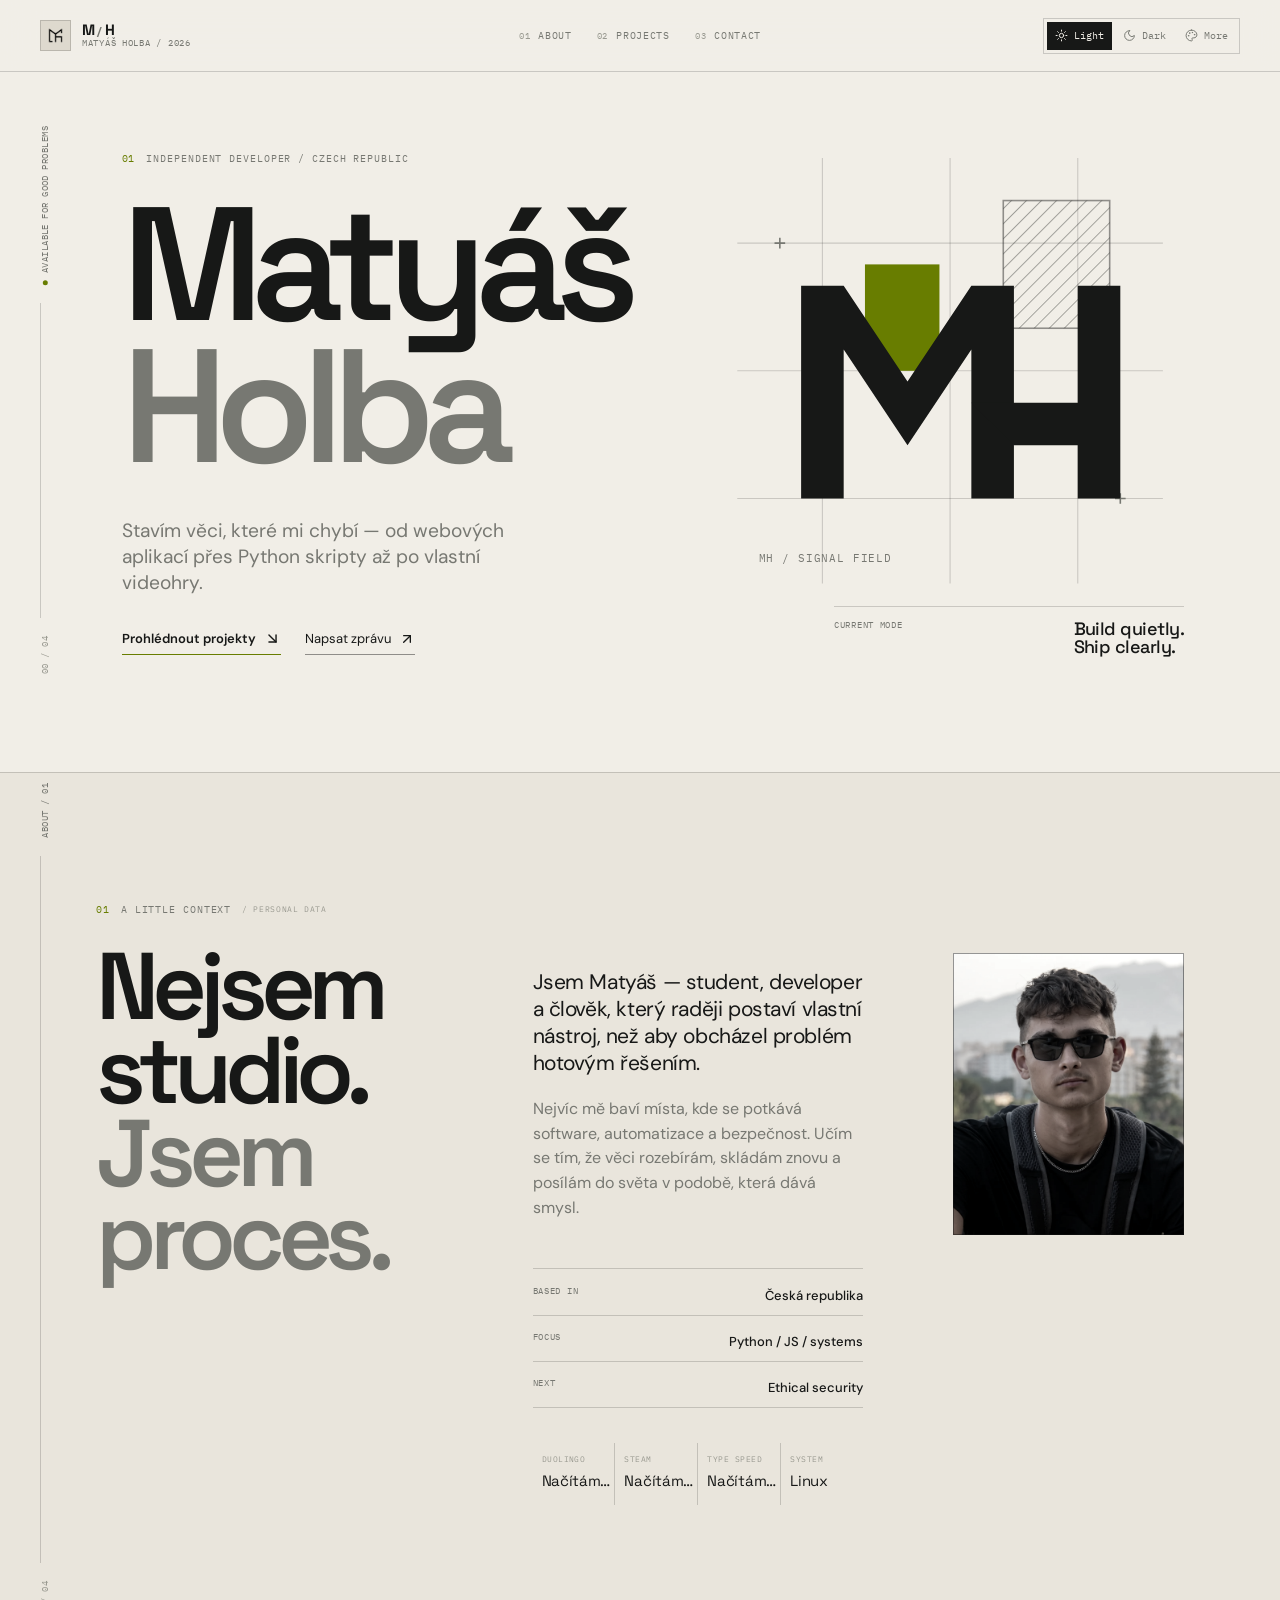
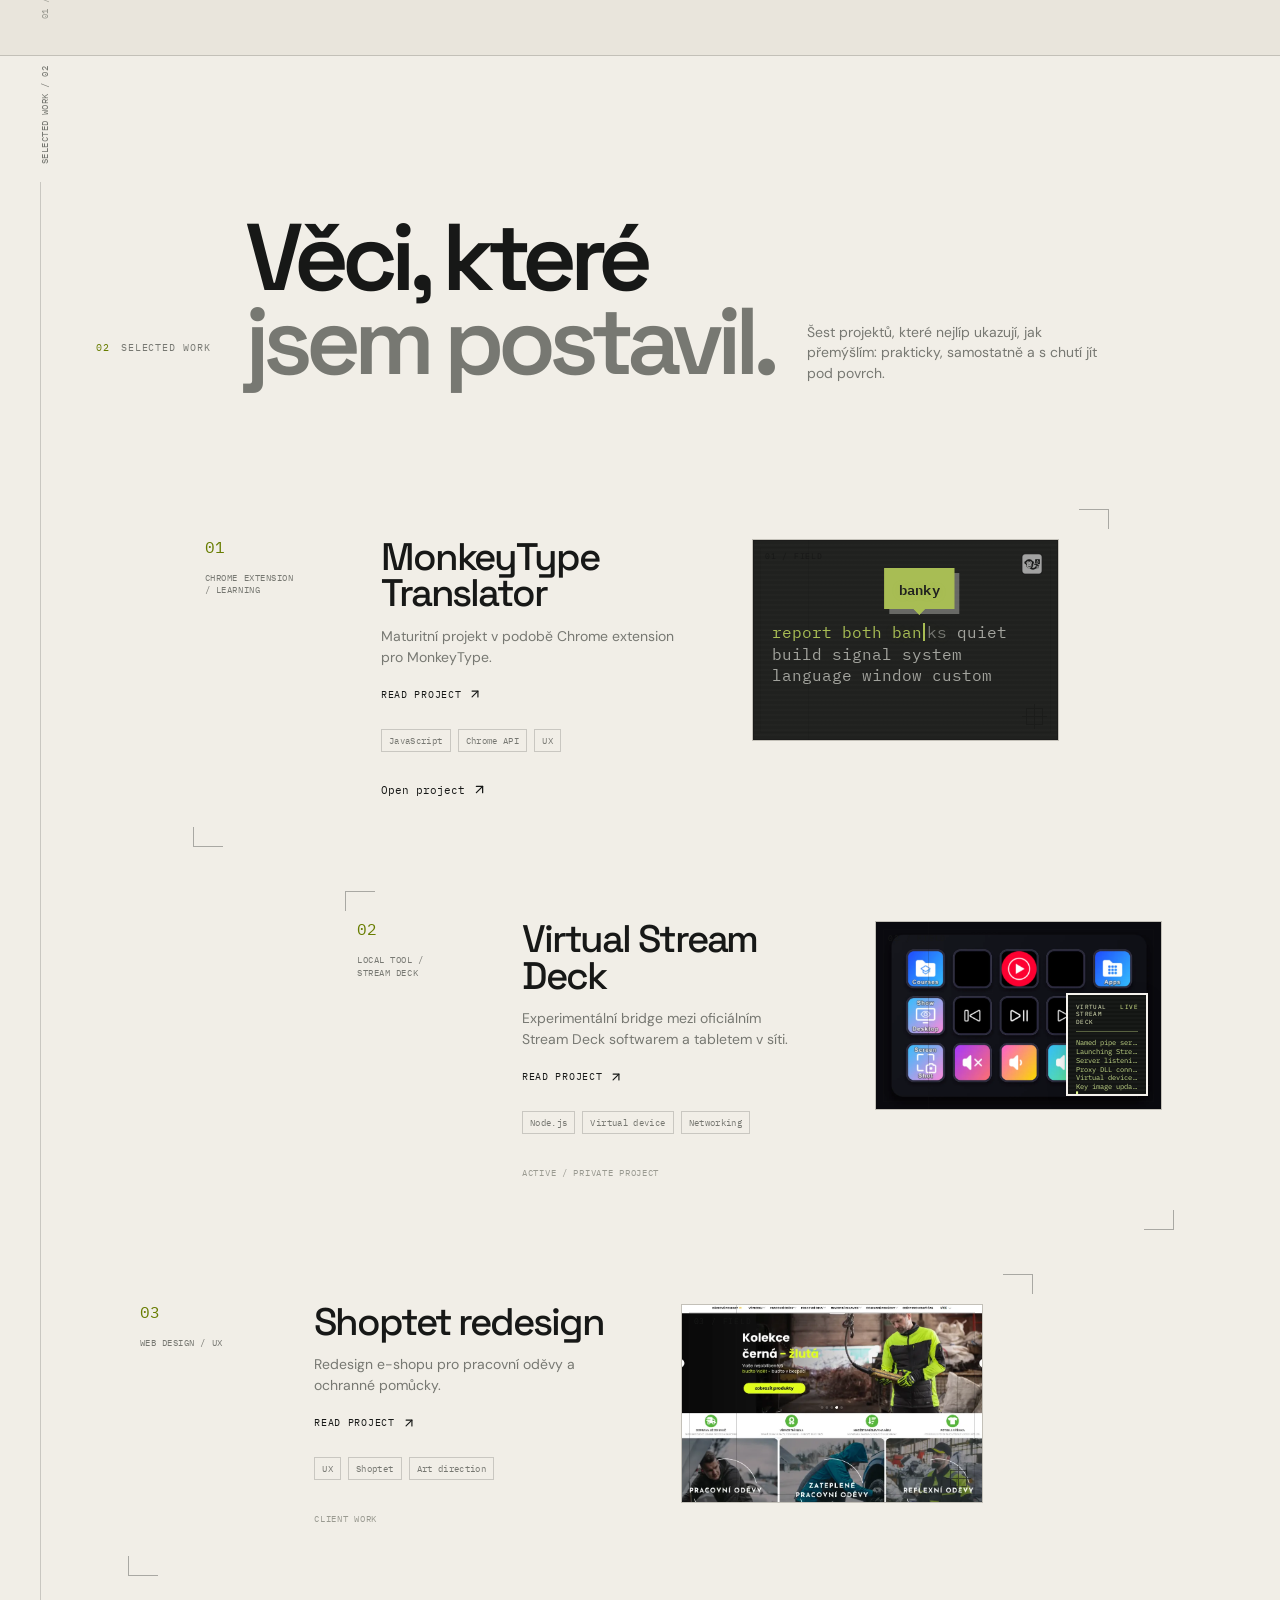
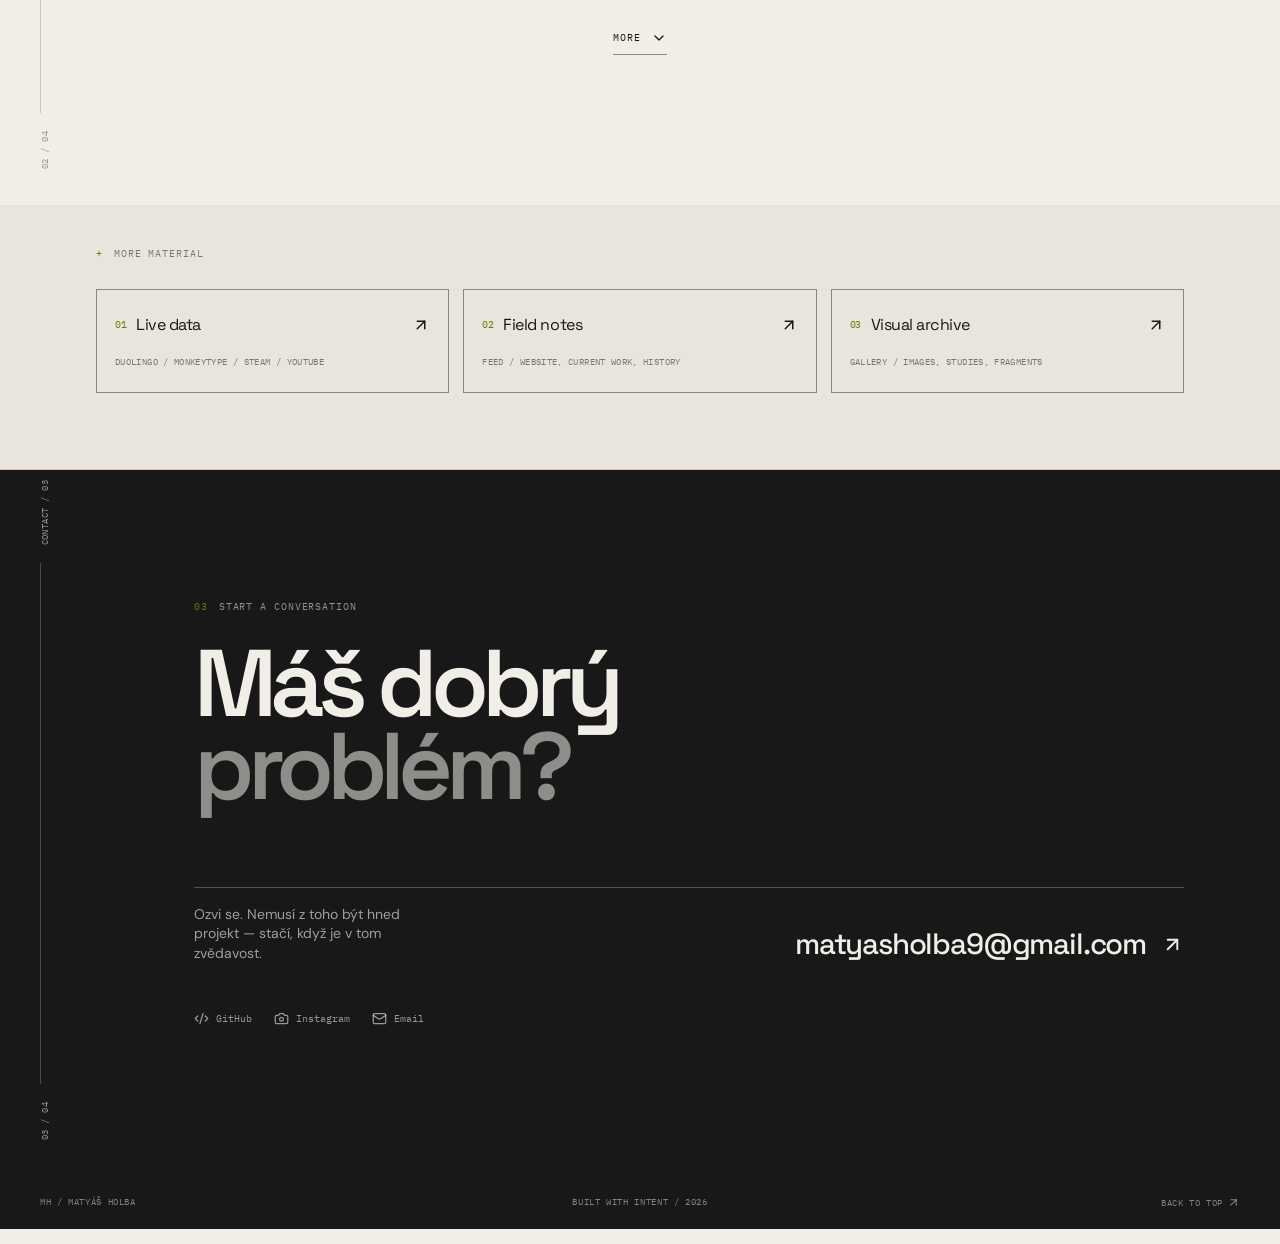
==== commit b2f51ba3: "fix: remove pergamen from Live Data, fix mobile overlays, optimize mobile pergamen, hide bubble on m" ====
--- a/index.html
+++ b/index.html
@@ -6,8 +6,8 @@
     <meta name="theme-color" content="#f1eee7" />
     <meta name="description" content="Matyáš Holba — independent developer building useful tools, extensions and systems." />
     <title>Matyáš Holba — Signal Portfolio</title>
-    <script type="module" crossorigin src="./assets/index-CiLK697y.js"></script>
-    <link rel="stylesheet" crossorigin href="./assets/index-ZhpoGGDF.css">
+    <script type="module" crossorigin src="./assets/index-jeYiVA9r.js"></script>
+    <link rel="stylesheet" crossorigin href="./assets/index-DUkD7bAH.css">
   </head>
   <body>
     <div id="root"></div>
--- a/assets/index-DUkD7bAH.css
+++ b/assets/index-DUkD7bAH.css
@@ -0,0 +1 @@
+@import"https://fonts.googleapis.com/css2?family=DM+Sans:wght@400;500;600&family=IBM+Plex+Mono:wght@400;500&family=Space+Grotesk:wght@400;500;600;700&display=swap";#pergamen-overlay{position:fixed;inset:0;z-index:100;pointer-events:none;background:#111210a3;opacity:0;transition:opacity .3s ease}#pergamen-overlay.on{opacity:1}#pergamen-scroller{position:fixed;inset:0;z-index:105;overflow-y:auto;overflow-x:hidden;pointer-events:none;scrollbar-width:none}#pergamen-scroller::-webkit-scrollbar{display:none}#pergamen-scroller.on{pointer-events:auto}#pergamen-dummy{width:100%;min-height:100vh}#pergamen-scene{display:none;position:absolute;top:0;left:0;width:100%;height:100%;perspective:4000px;pointer-events:none}#pergamen-scene.show{display:block}#pergamen-scrollWrap{position:absolute;top:0;left:50%;transform:translate(-50%);width:92%;max-width:800px;transform-style:preserve-3d;pointer-events:auto}@media (min-width: 768px){#pergamen-scrollWrap{width:740px;transform:translate(-50%) rotateY(-10deg) rotateX(3deg)}}.sl{position:absolute;left:0;top:0;width:100%;height:4px;transform-style:preserve-3d}.sl-f{position:absolute;inset:0;background:#d6d5cf;overflow:hidden;backface-visibility:hidden;box-shadow:0 -1.5px #d6d5cf}.sl-b{position:absolute;inset:0;background:#e0e0e0;transform:rotateX(180deg) translateZ(.5px);backface-visibility:hidden;box-shadow:0 -1.5px #e0e0e0}.sl-t{position:absolute;left:0;width:100%;padding:0 24px;color:#20211f}@media (min-width: 768px){.sl-t{padding:0 80px}}#pergamen-src{display:none}@layer components;/*! tailwindcss v4.1.14 | MIT License | https://tailwindcss.com */@layer properties{@supports (((-webkit-hyphens:none)) and (not (margin-trim:inline))) or ((-moz-orient:inline) and (not (color:rgb(from red r g b)))){*,:before,:after,::backdrop{--tw-translate-x:0;--tw-translate-y:0;--tw-translate-z:0;--tw-rotate-x:initial;--tw-rotate-y:initial;--tw-rotate-z:initial;--tw-skew-x:initial;--tw-skew-y:initial;--tw-border-style:solid;--tw-gradient-position:initial;--tw-gradient-from:#0000;--tw-gradient-via:#0000;--tw-gradient-to:#0000;--tw-gradient-stops:initial;--tw-gradient-via-stops:initial;--tw-gradient-from-position:0%;--tw-gradient-via-position:50%;--tw-gradient-to-position:100%;--tw-leading:initial;--tw-font-weight:initial;--tw-tracking:initial;--tw-ordinal:initial;--tw-slashed-zero:initial;--tw-numeric-figure:initial;--tw-numeric-spacing:initial;--tw-numeric-fraction:initial;--tw-shadow:0 0 #0000;--tw-shadow-color:initial;--tw-shadow-alpha:100%;--tw-inset-shadow:0 0 #0000;--tw-inset-shadow-color:initial;--tw-inset-shadow-alpha:100%;--tw-ring-color:initial;--tw-ring-shadow:0 0 #0000;--tw-inset-ring-color:initial;--tw-inset-ring-shadow:0 0 #0000;--tw-ring-inset:initial;--tw-ring-offset-width:0px;--tw-ring-offset-color:#fff;--tw-ring-offset-shadow:0 0 #0000;--tw-outline-style:solid;--tw-backdrop-blur:initial;--tw-backdrop-brightness:initial;--tw-backdrop-contrast:initial;--tw-backdrop-grayscale:initial;--tw-backdrop-hue-rotate:initial;--tw-backdrop-invert:initial;--tw-backdrop-opacity:initial;--tw-backdrop-saturate:initial;--tw-backdrop-sepia:initial;--tw-duration:initial;--tw-ease:initial;--tw-content:"";--tw-animation-delay:0s;--tw-animation-direction:normal;--tw-animation-duration:initial;--tw-animation-fill-mode:none;--tw-animation-iteration-count:1;--tw-enter-blur:0;--tw-enter-opacity:1;--tw-enter-rotate:0;--tw-enter-scale:1;--tw-enter-translate-x:0;--tw-enter-translate-y:0;--tw-exit-blur:0;--tw-exit-opacity:1;--tw-exit-rotate:0;--tw-exit-scale:1;--tw-exit-translate-x:0;--tw-exit-translate-y:0}}}@layer theme{:root,:host{--font-sans:ui-sans-serif,system-ui,sans-serif,"Apple Color Emoji","Segoe UI Emoji","Segoe UI Symbol","Noto Color Emoji";--font-mono:ui-monospace,SFMono-Regular,Menlo,Monaco,Consolas,"Liberation Mono","Courier New",monospace;--color-red-100:oklch(93.6% .032 17.717);--color-red-500:oklch(63.7% .237 25.331);--color-blue-600:oklch(54.6% .245 262.881);--color-blue-700:oklch(48.8% .243 264.376);--color-slate-50:oklch(98.4% .003 247.858);--color-slate-100:oklch(96.8% .007 247.896);--color-slate-600:oklch(44.6% .043 257.281);--color-slate-700:oklch(37.2% .044 257.287);--color-slate-900:oklch(20.8% .042 265.755);--color-black:#000;--color-white:#fff;--spacing:.25rem;--container-sm:24rem;--container-lg:32rem;--container-2xl:42rem;--text-xs:.75rem;--text-xs--line-height:calc(1/.75);--text-sm:.875rem;--text-sm--line-height:calc(1.25/.875);--text-base:1rem;--text-base--line-height: 1.5 ;--text-lg:1.125rem;--text-lg--line-height:calc(1.75/1.125);--text-xl:1.25rem;--text-xl--line-height:calc(1.75/1.25);--text-4xl:2.25rem;--text-4xl--line-height:calc(2.5/2.25);--font-weight-normal:400;--font-weight-medium:500;--font-weight-semibold:600;--font-weight-bold:700;--tracking-tight:-.025em;--tracking-widest:.1em;--leading-snug:1.375;--leading-normal:1.5;--leading-relaxed:1.625;--radius-xs:.125rem;--radius-sm:.25rem;--radius-md:.375rem;--radius-lg:.5rem;--radius-xl:.75rem;--ease-out:cubic-bezier(0,0,.2,1);--ease-in-out:cubic-bezier(.4,0,.2,1);--animate-spin:spin 1s linear infinite;--animate-pulse:pulse 2s cubic-bezier(.4,0,.6,1)infinite;--blur-sm:8px;--blur-2xl:40px;--aspect-video:16/9;--default-transition-duration:.15s;--default-transition-timing-function:cubic-bezier(.4,0,.2,1);--default-font-family:var(--font-sans);--default-mono-font-family:var(--font-mono)}}@layer base{*,:after,:before,::backdrop{box-sizing:border-box;border:0 solid;margin:0;padding:0}::file-selector-button{box-sizing:border-box;border:0 solid;margin:0;padding:0}html,:host{-webkit-text-size-adjust:100%;tab-size:4;line-height:1.5;font-family:var(--default-font-family,ui-sans-serif,system-ui,sans-serif,"Apple Color Emoji","Segoe UI Emoji","Segoe UI Symbol","Noto Color Emoji");font-feature-settings:var(--default-font-feature-settings,normal);font-variation-settings:var(--default-font-variation-settings,normal);-webkit-tap-highlight-color:transparent}hr{height:0;color:inherit;border-top-width:1px}abbr:where([title]){-webkit-text-decoration:underline dotted;text-decoration:underline dotted}h1,h2,h3,h4,h5,h6{font-size:inherit;font-weight:inherit}a{color:inherit;-webkit-text-decoration:inherit;text-decoration:inherit}b,strong{font-weight:bolder}code,kbd,samp,pre{font-family:var(--default-mono-font-family,ui-monospace,SFMono-Regular,Menlo,Monaco,Consolas,"Liberation Mono","Courier New",monospace);font-feature-settings:var(--default-mono-font-feature-settings,normal);font-variation-settings:var(--default-mono-font-variation-settings,normal);font-size:1em}small{font-size:80%}sub,sup{vertical-align:baseline;font-size:75%;line-height:0;position:relative}sub{bottom:-.25em}sup{top:-.5em}table{text-indent:0;border-color:inherit;border-collapse:collapse}:-moz-focusring{outline:auto}progress{vertical-align:baseline}summary{display:list-item}ol,ul,menu{list-style:none}img,svg,video,canvas,audio,iframe,embed,object{vertical-align:middle;display:block}img,video{max-width:100%;height:auto}button,input,select,optgroup,textarea{font:inherit;font-feature-settings:inherit;font-variation-settings:inherit;letter-spacing:inherit;color:inherit;opacity:1;background-color:#0000;border-radius:0}::file-selector-button{font:inherit;font-feature-settings:inherit;font-variation-settings:inherit;letter-spacing:inherit;color:inherit;opacity:1;background-color:#0000;border-radius:0}:where(select:is([multiple],[size])) optgroup{font-weight:bolder}:where(select:is([multiple],[size])) optgroup option{padding-inline-start:20px}::file-selector-button{margin-inline-end:4px}::placeholder{opacity:1}@supports (not ((-webkit-appearance:-apple-pay-button))) or (contain-intrinsic-size:1px){::placeholder{color:currentColor}@supports (color:color-mix(in lab,red,red)){::placeholder{color:color-mix(in oklab,currentcolor 50%,transparent)}}}textarea{resize:vertical}::-webkit-search-decoration{-webkit-appearance:none}::-webkit-date-and-time-value{min-height:1lh;text-align:inherit}::-webkit-datetime-edit{display:inline-flex}::-webkit-datetime-edit-fields-wrapper{padding:0}::-webkit-datetime-edit{padding-block:0}::-webkit-datetime-edit-year-field{padding-block:0}::-webkit-datetime-edit-month-field{padding-block:0}::-webkit-datetime-edit-day-field{padding-block:0}::-webkit-datetime-edit-hour-field{padding-block:0}::-webkit-datetime-edit-minute-field{padding-block:0}::-webkit-datetime-edit-second-field{padding-block:0}::-webkit-datetime-edit-millisecond-field{padding-block:0}::-webkit-datetime-edit-meridiem-field{padding-block:0}::-webkit-calendar-picker-indicator{line-height:1}:-moz-ui-invalid{box-shadow:none}button,input:where([type=button],[type=reset],[type=submit]){appearance:button}::file-selector-button{appearance:button}::-webkit-inner-spin-button{height:auto}::-webkit-outer-spin-button{height:auto}[hidden]:where(:not([hidden=until-found])){display:none!important}}@layer utilities{.\@container\/card-header{container:card-header/inline-size}.\@container\/field-group{container:field-group/inline-size}.pointer-events-none{pointer-events:none}.invisible{visibility:hidden}.sr-only{clip-path:inset(50%);white-space:nowrap;border-width:0;width:1px;height:1px;margin:-1px;padding:0;position:absolute;overflow:hidden}.absolute{position:absolute}.fixed{position:fixed}.relative{position:relative}.static{position:static}.inset-0{inset:calc(var(--spacing)*0)}.inset-x-0{inset-inline:calc(var(--spacing)*0)}.inset-y-0{inset-block:calc(var(--spacing)*0)}.-top-12{top:calc(var(--spacing)*-12)}.top-0{top:calc(var(--spacing)*0)}.top-1\.5{top:calc(var(--spacing)*1.5)}.top-1\/2{top:50%}.top-3\.5{top:calc(var(--spacing)*3.5)}.top-4{top:calc(var(--spacing)*4)}.top-\[1px\]{top:1px}.top-\[50\%\]{top:50%}.top-\[60\%\]{top:60%}.top-full{top:100%}.-right-12{right:calc(var(--spacing)*-12)}.right-0{right:calc(var(--spacing)*0)}.right-1{right:calc(var(--spacing)*1)}.right-2{right:calc(var(--spacing)*2)}.right-3{right:calc(var(--spacing)*3)}.right-4{right:calc(var(--spacing)*4)}.-bottom-12{bottom:calc(var(--spacing)*-12)}.bottom-0{bottom:calc(var(--spacing)*0)}.-left-12{left:calc(var(--spacing)*-12)}.left-0{left:calc(var(--spacing)*0)}.left-1\/2{left:50%}.left-2{left:calc(var(--spacing)*2)}.left-\[50\%\]{left:50%}.isolate{isolation:isolate}.z-10{z-index:10}.z-20{z-index:20}.z-50{z-index:50}.z-\[1\]{z-index:1}.order-first{order:-9999}.order-last{order:9999}.col-start-2{grid-column-start:2}.row-span-2{grid-row:span 2/span 2}.row-start-1{grid-row-start:1}.container{width:100%}@media (min-width:40rem){.container{max-width:40rem}}@media (min-width:48rem){.container{max-width:48rem}}@media (min-width:64rem){.container{max-width:64rem}}@media (min-width:80rem){.container{max-width:80rem}}@media (min-width:96rem){.container{max-width:96rem}}.\!m-0{margin:calc(var(--spacing)*0)!important}.-mx-1{margin-inline:calc(var(--spacing)*-1)}.mx-2{margin-inline:calc(var(--spacing)*2)}.mx-3\.5{margin-inline:calc(var(--spacing)*3.5)}.mx-4{margin-inline:calc(var(--spacing)*4)}.mx-auto{margin-inline:auto}.-my-2{margin-block:calc(var(--spacing)*-2)}.my-0{margin-block:calc(var(--spacing)*0)}.my-0\.5{margin-block:calc(var(--spacing)*.5)}.my-1{margin-block:calc(var(--spacing)*1)}.-mt-4{margin-top:calc(var(--spacing)*-4)}.mt-1\.5{margin-top:calc(var(--spacing)*1.5)}.mt-2{margin-top:calc(var(--spacing)*2)}.mt-4{margin-top:calc(var(--spacing)*4)}.mt-auto{margin-top:auto}.mr-2{margin-right:calc(var(--spacing)*2)}.mb-2{margin-bottom:calc(var(--spacing)*2)}.mb-3{margin-bottom:calc(var(--spacing)*3)}.mb-4{margin-bottom:calc(var(--spacing)*4)}.mb-6{margin-bottom:calc(var(--spacing)*6)}.mb-8{margin-bottom:calc(var(--spacing)*8)}.-ml-4{margin-left:calc(var(--spacing)*-4)}.ml-1{margin-left:calc(var(--spacing)*1)}.ml-4{margin-left:calc(var(--spacing)*4)}.ml-auto{margin-left:auto}.line-clamp-1{-webkit-line-clamp:1;-webkit-box-orient:vertical;display:-webkit-box;overflow:hidden}.line-clamp-2{-webkit-line-clamp:2;-webkit-box-orient:vertical;display:-webkit-box;overflow:hidden}.block{display:block}.flex{display:flex}.grid{display:grid}.hidden{display:none}.inline-flex{display:inline-flex}.table{display:table}.table-caption{display:table-caption}.table-cell{display:table-cell}.table-row{display:table-row}.field-sizing-content{field-sizing:content}.aspect-square{aspect-ratio:1}.aspect-video{aspect-ratio:var(--aspect-video)}.size-\(--cell-size\){width:var(--cell-size);height:var(--cell-size)}.size-2{width:calc(var(--spacing)*2);height:calc(var(--spacing)*2)}.size-2\.5{width:calc(var(--spacing)*2.5);height:calc(var(--spacing)*2.5)}.size-3{width:calc(var(--spacing)*3);height:calc(var(--spacing)*3)}.size-3\.5{width:calc(var(--spacing)*3.5);height:calc(var(--spacing)*3.5)}.size-4{width:calc(var(--spacing)*4);height:calc(var(--spacing)*4)}.size-6{width:calc(var(--spacing)*6);height:calc(var(--spacing)*6)}.size-7{width:calc(var(--spacing)*7);height:calc(var(--spacing)*7)}.size-8{width:calc(var(--spacing)*8);height:calc(var(--spacing)*8)}.size-9{width:calc(var(--spacing)*9);height:calc(var(--spacing)*9)}.size-10{width:calc(var(--spacing)*10);height:calc(var(--spacing)*10)}.size-auto{width:auto;height:auto}.size-full{width:100%;height:100%}.h-\(--cell-size\){height:var(--cell-size)}.h-1\.5{height:calc(var(--spacing)*1.5)}.h-2{height:calc(var(--spacing)*2)}.h-2\.5{height:calc(var(--spacing)*2.5)}.h-4{height:calc(var(--spacing)*4)}.h-5{height:calc(var(--spacing)*5)}.h-6{height:calc(var(--spacing)*6)}.h-7{height:calc(var(--spacing)*7)}.h-8{height:calc(var(--spacing)*8)}.h-9{height:calc(var(--spacing)*9)}.h-10{height:calc(var(--spacing)*10)}.h-12{height:calc(var(--spacing)*12)}.h-16{height:calc(var(--spacing)*16)}.h-\[1\.15rem\]{height:1.15rem}.h-\[500px\]{height:500px}.h-\[calc\(100\%-1px\)\]{height:calc(100% - 1px)}.h-\[var\(--radix-navigation-menu-viewport-height\)\]{height:var(--radix-navigation-menu-viewport-height)}.h-\[var\(--radix-select-trigger-height\)\]{height:var(--radix-select-trigger-height)}.h-auto{height:auto}.h-full{height:100%}.h-px{height:1px}.h-svh{height:100svh}.max-h-\(--radix-context-menu-content-available-height\){max-height:var(--radix-context-menu-content-available-height)}.max-h-\(--radix-dropdown-menu-content-available-height\){max-height:var(--radix-dropdown-menu-content-available-height)}.max-h-\(--radix-select-content-available-height\){max-height:var(--radix-select-content-available-height)}.max-h-\[300px\]{max-height:300px}.min-h-0{min-height:calc(var(--spacing)*0)}.min-h-4{min-height:calc(var(--spacing)*4)}.min-h-16{min-height:calc(var(--spacing)*16)}.min-h-screen{min-height:100vh}.min-h-svh{min-height:100svh}.w-\(--cell-size\){width:var(--cell-size)}.w-\(--sidebar-width\){width:var(--sidebar-width)}.w-0{width:calc(var(--spacing)*0)}.w-1{width:calc(var(--spacing)*1)}.w-2{width:calc(var(--spacing)*2)}.w-2\.5{width:calc(var(--spacing)*2.5)}.w-3{width:calc(var(--spacing)*3)}.w-3\/4{width:75%}.w-4{width:calc(var(--spacing)*4)}.w-5{width:calc(var(--spacing)*5)}.w-8{width:calc(var(--spacing)*8)}.w-9{width:calc(var(--spacing)*9)}.w-10{width:calc(var(--spacing)*10)}.w-16{width:calc(var(--spacing)*16)}.w-64{width:calc(var(--spacing)*64)}.w-72{width:calc(var(--spacing)*72)}.w-\[100px\]{width:100px}.w-\[400px\]{width:400px}.w-auto{width:auto}.w-fit{width:fit-content}.w-full{width:100%}.w-max{width:max-content}.w-px{width:1px}.max-w-\(--skeleton-width\){max-width:var(--skeleton-width)}.max-w-2xl{max-width:var(--container-2xl)}.max-w-\[calc\(100\%-2rem\)\]{max-width:calc(100% - 2rem)}.max-w-lg{max-width:var(--container-lg)}.max-w-max{max-width:max-content}.max-w-sm{max-width:var(--container-sm)}.min-w-\(--cell-size\){min-width:var(--cell-size)}.min-w-0{min-width:calc(var(--spacing)*0)}.min-w-5{min-width:calc(var(--spacing)*5)}.min-w-8{min-width:calc(var(--spacing)*8)}.min-w-9{min-width:calc(var(--spacing)*9)}.min-w-10{min-width:calc(var(--spacing)*10)}.min-w-\[8rem\]{min-width:8rem}.min-w-\[12rem\]{min-width:12rem}.min-w-\[var\(--radix-select-trigger-width\)\]{min-width:var(--radix-select-trigger-width)}.flex-1{flex:1}.flex-shrink-0,.shrink-0{flex-shrink:0}.grow{flex-grow:1}.grow-0{flex-grow:0}.basis-full{flex-basis:100%}.caption-bottom{caption-side:bottom}.border-collapse{border-collapse:collapse}.origin-\(--radix-context-menu-content-transform-origin\){transform-origin:var(--radix-context-menu-content-transform-origin)}.origin-\(--radix-dropdown-menu-content-transform-origin\){transform-origin:var(--radix-dropdown-menu-content-transform-origin)}.origin-\(--radix-hover-card-content-transform-origin\){transform-origin:var(--radix-hover-card-content-transform-origin)}.origin-\(--radix-menubar-content-transform-origin\){transform-origin:var(--radix-menubar-content-transform-origin)}.origin-\(--radix-popover-content-transform-origin\){transform-origin:var(--radix-popover-content-transform-origin)}.origin-\(--radix-select-content-transform-origin\){transform-origin:var(--radix-select-content-transform-origin)}.origin-\(--radix-tooltip-content-transform-origin\){transform-origin:var(--radix-tooltip-content-transform-origin)}.-translate-x-1\/2{--tw-translate-x: -50% ;translate:var(--tw-translate-x)var(--tw-translate-y)}.-translate-x-px{--tw-translate-x:-1px;translate:var(--tw-translate-x)var(--tw-translate-y)}.translate-x-\[-50\%\]{--tw-translate-x:-50%;translate:var(--tw-translate-x)var(--tw-translate-y)}.translate-x-px{--tw-translate-x:1px;translate:var(--tw-translate-x)var(--tw-translate-y)}.-translate-y-1\/2{--tw-translate-y: -50% ;translate:var(--tw-translate-x)var(--tw-translate-y)}.translate-y-0\.5{--tw-translate-y:calc(var(--spacing)*.5);translate:var(--tw-translate-x)var(--tw-translate-y)}.translate-y-\[-50\%\]{--tw-translate-y:-50%;translate:var(--tw-translate-x)var(--tw-translate-y)}.translate-y-\[calc\(-50\%_-_2px\)\]{--tw-translate-y: calc(-50% - 2px) ;translate:var(--tw-translate-x)var(--tw-translate-y)}.rotate-45{rotate:45deg}.rotate-90{rotate:90deg}.transform{transform:var(--tw-rotate-x,)var(--tw-rotate-y,)var(--tw-rotate-z,)var(--tw-skew-x,)var(--tw-skew-y,)}.animate-caret-blink{animation:1.25s ease-out infinite caret-blink}.animate-in{animation:enter var(--tw-animation-duration,var(--tw-duration,.15s))var(--tw-ease,ease)var(--tw-animation-delay,0s)var(--tw-animation-iteration-count,1)var(--tw-animation-direction,normal)var(--tw-animation-fill-mode,none)}.animate-pulse{animation:var(--animate-pulse)}.animate-spin{animation:var(--animate-spin)}.cursor-default{cursor:default}.cursor-pointer{cursor:pointer}.cursor-text{cursor:text}.touch-none{touch-action:none}.resize{resize:both}.resize-none{resize:none}.scroll-my-1{scroll-margin-block:calc(var(--spacing)*1)}.scroll-py-1{scroll-padding-block:calc(var(--spacing)*1)}.list-disc{list-style-type:disc}.list-none{list-style-type:none}.auto-rows-min{grid-auto-rows:min-content}.grid-cols-\[0_1fr\]{grid-template-columns:0 1fr}.grid-rows-\[auto_auto\]{grid-template-rows:auto auto}.flex-col{flex-direction:column}.flex-col-reverse{flex-direction:column-reverse}.flex-row{flex-direction:row}.flex-wrap{flex-wrap:wrap}.items-center{align-items:center}.items-end{align-items:flex-end}.items-start{align-items:flex-start}.items-stretch{align-items:stretch}.justify-between{justify-content:space-between}.justify-center{justify-content:center}.justify-start{justify-content:flex-start}.justify-items-start{justify-items:start}.gap-0{gap:calc(var(--spacing)*0)}.gap-0\.5{gap:calc(var(--spacing)*.5)}.gap-1{gap:calc(var(--spacing)*1)}.gap-1\.5{gap:calc(var(--spacing)*1.5)}.gap-2{gap:calc(var(--spacing)*2)}.gap-2\.5{gap:calc(var(--spacing)*2.5)}.gap-3{gap:calc(var(--spacing)*3)}.gap-4{gap:calc(var(--spacing)*4)}.gap-6{gap:calc(var(--spacing)*6)}.gap-7{gap:calc(var(--spacing)*7)}.gap-y-0\.5{row-gap:calc(var(--spacing)*.5)}.self-start{align-self:flex-start}.self-stretch{align-self:stretch}.justify-self-end{justify-self:flex-end}.overflow-auto{overflow:auto}.overflow-hidden{overflow:hidden}.overflow-x-auto{overflow-x:auto}.overflow-x-hidden{overflow-x:hidden}.overflow-y-auto{overflow-y:auto}.rounded{border-radius:.25rem}.rounded-\[2px\]{border-radius:2px}.rounded-\[4px\]{border-radius:4px}.rounded-\[10px\]{border-radius:10px}.rounded-\[20px\]{border-radius:20px}.rounded-\[calc\(var\(--radius\)-5px\)\]{border-radius:calc(var(--radius) - 5px)}.rounded-\[inherit\]{border-radius:inherit}.rounded-full{border-radius:3.40282e38px}.rounded-lg{border-radius:var(--radius-lg)}.rounded-md{border-radius:var(--radius-md)}.rounded-none{border-radius:0}.rounded-sm{border-radius:var(--radius-sm)}.rounded-xl{border-radius:var(--radius-xl)}.rounded-xs{border-radius:var(--radius-xs)}.rounded-l-md{border-top-left-radius:var(--radius-md);border-bottom-left-radius:var(--radius-md)}.rounded-tl-sm{border-top-left-radius:var(--radius-sm)}.rounded-r-md{border-top-right-radius:var(--radius-md);border-bottom-right-radius:var(--radius-md)}.border{border-style:var(--tw-border-style);border-width:1px}.border-0{border-style:var(--tw-border-style);border-width:0}.border-\[1\.5px\]{border-style:var(--tw-border-style);border-width:1.5px}.border-y{border-block-style:var(--tw-border-style);border-block-width:1px}.border-t{border-top-style:var(--tw-border-style);border-top-width:1px}.border-r{border-right-style:var(--tw-border-style);border-right-width:1px}.border-b{border-bottom-style:var(--tw-border-style);border-bottom-width:1px}.border-l{border-left-style:var(--tw-border-style);border-left-width:1px}.border-dashed{--tw-border-style:dashed;border-style:dashed}.border-\(--color-border\){border-color:var(--color-border)}.border-\[rgba\(0\,0\,0\,0\.08\)\]{border-color:#00000014}.border-transparent{border-color:#0000}.border-t-transparent{border-top-color:#0000}.border-l-transparent{border-left-color:#0000}.bg-\(--color-bg\){background-color:var(--color-bg)}.bg-\[\#1a1a19\]{background-color:#1a1a19}.bg-\[\#f8f8f7\]{background-color:#f8f8f7}.bg-black\/50{background-color:#00000080}@supports (color:color-mix(in lab,red,red)){.bg-black\/50{background-color:color-mix(in oklab,var(--color-black)50%,transparent)}}.bg-blue-600{background-color:var(--color-blue-600)}.bg-red-100{background-color:var(--color-red-100)}.bg-transparent{background-color:#0000}.bg-white{background-color:var(--color-white)}.bg-white\/80{background-color:#fffc}@supports (color:color-mix(in lab,red,red)){.bg-white\/80{background-color:color-mix(in oklab,var(--color-white)80%,transparent)}}.bg-gradient-to-br{--tw-gradient-position:to bottom right in oklab;background-image:linear-gradient(var(--tw-gradient-stops))}.from-slate-50{--tw-gradient-from:var(--color-slate-50);--tw-gradient-stops:var(--tw-gradient-via-stops,var(--tw-gradient-position),var(--tw-gradient-from)var(--tw-gradient-from-position),var(--tw-gradient-to)var(--tw-gradient-to-position))}.to-slate-100{--tw-gradient-to:var(--color-slate-100);--tw-gradient-stops:var(--tw-gradient-via-stops,var(--tw-gradient-position),var(--tw-gradient-from)var(--tw-gradient-from-position),var(--tw-gradient-to)var(--tw-gradient-to-position))}.fill-current{fill:currentColor}.p-0{padding:calc(var(--spacing)*0)}.p-1{padding:calc(var(--spacing)*1)}.p-2{padding:calc(var(--spacing)*2)}.p-3{padding:calc(var(--spacing)*3)}.p-4{padding:calc(var(--spacing)*4)}.p-5{padding:calc(var(--spacing)*5)}.p-6{padding:calc(var(--spacing)*6)}.p-8{padding:calc(var(--spacing)*8)}.p-\[3px\]{padding:3px}.p-px{padding:1px}.px-\(--cell-size\){padding-inline:var(--cell-size)}.px-1{padding-inline:calc(var(--spacing)*1)}.px-1\.5{padding-inline:calc(var(--spacing)*1.5)}.px-2{padding-inline:calc(var(--spacing)*2)}.px-2\.5{padding-inline:calc(var(--spacing)*2.5)}.px-3{padding-inline:calc(var(--spacing)*3)}.px-4{padding-inline:calc(var(--spacing)*4)}.px-5{padding-inline:calc(var(--spacing)*5)}.px-6{padding-inline:calc(var(--spacing)*6)}.py-0\.5{padding-block:calc(var(--spacing)*.5)}.py-1{padding-block:calc(var(--spacing)*1)}.py-1\.5{padding-block:calc(var(--spacing)*1.5)}.py-2{padding-block:calc(var(--spacing)*2)}.py-2\.5{padding-block:calc(var(--spacing)*2.5)}.py-3{padding-block:calc(var(--spacing)*3)}.py-4{padding-block:calc(var(--spacing)*4)}.py-5{padding-block:calc(var(--spacing)*5)}.py-6{padding-block:calc(var(--spacing)*6)}.pt-0{padding-top:calc(var(--spacing)*0)}.pt-3{padding-top:calc(var(--spacing)*3)}.pt-4{padding-top:calc(var(--spacing)*4)}.pt-8{padding-top:calc(var(--spacing)*8)}.pt-12{padding-top:calc(var(--spacing)*12)}.pr-1{padding-right:calc(var(--spacing)*1)}.pr-2{padding-right:calc(var(--spacing)*2)}.pr-2\.5{padding-right:calc(var(--spacing)*2.5)}.pr-3{padding-right:calc(var(--spacing)*3)}.pr-8{padding-right:calc(var(--spacing)*8)}.pb-3{padding-bottom:calc(var(--spacing)*3)}.pb-4{padding-bottom:calc(var(--spacing)*4)}.pb-8{padding-bottom:calc(var(--spacing)*8)}.pl-2{padding-left:calc(var(--spacing)*2)}.pl-3{padding-left:calc(var(--spacing)*3)}.pl-4{padding-left:calc(var(--spacing)*4)}.pl-8{padding-left:calc(var(--spacing)*8)}.text-center{text-align:center}.text-left{text-align:left}.align-middle{vertical-align:middle}.font-mono{font-family:var(--font-mono)}.font-sans{font-family:var(--font-sans)}.text-4xl{font-size:var(--text-4xl);line-height:var(--tw-leading,var(--text-4xl--line-height))}.text-base{font-size:var(--text-base);line-height:var(--tw-leading,var(--text-base--line-height))}.text-lg{font-size:var(--text-lg);line-height:var(--tw-leading,var(--text-lg--line-height))}.text-sm{font-size:var(--text-sm);line-height:var(--tw-leading,var(--text-sm--line-height))}.text-sm\/relaxed{font-size:var(--text-sm);line-height:var(--leading-relaxed)}.text-xl{font-size:var(--text-xl);line-height:var(--tw-leading,var(--text-xl--line-height))}.text-xs{font-size:var(--text-xs);line-height:var(--tw-leading,var(--text-xs--line-height))}.text-\[0\.8rem\]{font-size:.8rem}.leading-5{--tw-leading:calc(var(--spacing)*5);line-height:calc(var(--spacing)*5)}.leading-\[26px\]{--tw-leading:26px;line-height:26px}.leading-none{--tw-leading:1;line-height:1}.leading-normal{--tw-leading:var(--leading-normal);line-height:var(--leading-normal)}.leading-relaxed{--tw-leading:var(--leading-relaxed);line-height:var(--leading-relaxed)}.leading-snug{--tw-leading:var(--leading-snug);line-height:var(--leading-snug)}.font-bold{--tw-font-weight:var(--font-weight-bold);font-weight:var(--font-weight-bold)}.font-medium{--tw-font-weight:var(--font-weight-medium);font-weight:var(--font-weight-medium)}.font-normal{--tw-font-weight:var(--font-weight-normal);font-weight:var(--font-weight-normal)}.font-semibold{--tw-font-weight:var(--font-weight-semibold);font-weight:var(--font-weight-semibold)}.tracking-\[-0\.44px\]{--tw-tracking:-.44px;letter-spacing:-.44px}.tracking-\[-0\.154px\]{--tw-tracking:-.154px;letter-spacing:-.154px}.tracking-tight{--tw-tracking:var(--tracking-tight);letter-spacing:var(--tracking-tight)}.tracking-widest{--tw-tracking:var(--tracking-widest);letter-spacing:var(--tracking-widest)}.text-balance{text-wrap:balance}.break-words{overflow-wrap:break-word}.whitespace-break-spaces{white-space:break-spaces}.whitespace-nowrap{white-space:nowrap}.text-\[\#34322d\]{color:#34322d}.text-\[\#858481\]{color:#858481}.text-current{color:currentColor}.text-red-500{color:var(--color-red-500)}.text-slate-600{color:var(--color-slate-600)}.text-slate-700{color:var(--color-slate-700)}.text-slate-900{color:var(--color-slate-900)}.text-white{color:var(--color-white)}.tabular-nums{--tw-numeric-spacing:tabular-nums;font-variant-numeric:var(--tw-ordinal,)var(--tw-slashed-zero,)var(--tw-numeric-figure,)var(--tw-numeric-spacing,)var(--tw-numeric-fraction,)}.underline-offset-4{text-underline-offset:4px}.opacity-0{opacity:0}.opacity-50{opacity:.5}.opacity-70{opacity:.7}.shadow{--tw-shadow:0 1px 3px 0 var(--tw-shadow-color,#0000001a),0 1px 2px -1px var(--tw-shadow-color,#0000001a);box-shadow:var(--tw-inset-shadow),var(--tw-inset-ring-shadow),var(--tw-ring-offset-shadow),var(--tw-ring-shadow),var(--tw-shadow)}.shadow-\[0_0_0_1px_hsl\(var\(--sidebar-border\)\)\]{--tw-shadow:0 0 0 1px var(--tw-shadow-color,hsl(var(--sidebar-border)));box-shadow:var(--tw-inset-shadow),var(--tw-inset-ring-shadow),var(--tw-ring-offset-shadow),var(--tw-ring-shadow),var(--tw-shadow)}.shadow-\[0px_4px_11px_0px_rgba\(0\,0\,0\,0\.08\)\]{--tw-shadow:0px 4px 11px 0px var(--tw-shadow-color,#00000014);box-shadow:var(--tw-inset-shadow),var(--tw-inset-ring-shadow),var(--tw-ring-offset-shadow),var(--tw-ring-shadow),var(--tw-shadow)}.shadow-lg{--tw-shadow:0 10px 15px -3px var(--tw-shadow-color,#0000001a),0 4px 6px -4px var(--tw-shadow-color,#0000001a);box-shadow:var(--tw-inset-shadow),var(--tw-inset-ring-shadow),var(--tw-ring-offset-shadow),var(--tw-ring-shadow),var(--tw-shadow)}.shadow-md{--tw-shadow:0 4px 6px -1px var(--tw-shadow-color,#0000001a),0 2px 4px -2px var(--tw-shadow-color,#0000001a);box-shadow:var(--tw-inset-shadow),var(--tw-inset-ring-shadow),var(--tw-ring-offset-shadow),var(--tw-ring-shadow),var(--tw-shadow)}.shadow-none{--tw-shadow:0 0 #0000;box-shadow:var(--tw-inset-shadow),var(--tw-inset-ring-shadow),var(--tw-ring-offset-shadow),var(--tw-ring-shadow),var(--tw-shadow)}.shadow-sm{--tw-shadow:0 1px 3px 0 var(--tw-shadow-color,#0000001a),0 1px 2px -1px var(--tw-shadow-color,#0000001a);box-shadow:var(--tw-inset-shadow),var(--tw-inset-ring-shadow),var(--tw-ring-offset-shadow),var(--tw-ring-shadow),var(--tw-shadow)}.shadow-xl{--tw-shadow:0 20px 25px -5px var(--tw-shadow-color,#0000001a),0 8px 10px -6px var(--tw-shadow-color,#0000001a);box-shadow:var(--tw-inset-shadow),var(--tw-inset-ring-shadow),var(--tw-ring-offset-shadow),var(--tw-ring-shadow),var(--tw-shadow)}.shadow-xs{--tw-shadow:0 1px 2px 0 var(--tw-shadow-color,#0000000d);box-shadow:var(--tw-inset-shadow),var(--tw-inset-ring-shadow),var(--tw-ring-offset-shadow),var(--tw-ring-shadow),var(--tw-shadow)}.ring-0{--tw-ring-shadow:var(--tw-ring-inset,)0 0 0 calc(0px + var(--tw-ring-offset-width))var(--tw-ring-color,currentcolor);box-shadow:var(--tw-inset-shadow),var(--tw-inset-ring-shadow),var(--tw-ring-offset-shadow),var(--tw-ring-shadow),var(--tw-shadow)}.outline-hidden{--tw-outline-style:none;outline-style:none}@media (forced-colors:active){.outline-hidden{outline-offset:2px;outline:2px solid #0000}}.outline{outline-style:var(--tw-outline-style);outline-width:1px}.backdrop-blur-2xl{--tw-backdrop-blur:blur(var(--blur-2xl));-webkit-backdrop-filter:var(--tw-backdrop-blur,)var(--tw-backdrop-brightness,)var(--tw-backdrop-contrast,)var(--tw-backdrop-grayscale,)var(--tw-backdrop-hue-rotate,)var(--tw-backdrop-invert,)var(--tw-backdrop-opacity,)var(--tw-backdrop-saturate,)var(--tw-backdrop-sepia,);backdrop-filter:var(--tw-backdrop-blur,)var(--tw-backdrop-brightness,)var(--tw-backdrop-contrast,)var(--tw-backdrop-grayscale,)var(--tw-backdrop-hue-rotate,)var(--tw-backdrop-invert,)var(--tw-backdrop-opacity,)var(--tw-backdrop-saturate,)var(--tw-backdrop-sepia,)}.backdrop-blur-sm{--tw-backdrop-blur:blur(var(--blur-sm));-webkit-backdrop-filter:var(--tw-backdrop-blur,)var(--tw-backdrop-brightness,)var(--tw-backdrop-contrast,)var(--tw-backdrop-grayscale,)var(--tw-backdrop-hue-rotate,)var(--tw-backdrop-invert,)var(--tw-backdrop-opacity,)var(--tw-backdrop-saturate,)var(--tw-backdrop-sepia,);backdrop-filter:var(--tw-backdrop-blur,)var(--tw-backdrop-brightness,)var(--tw-backdrop-contrast,)var(--tw-backdrop-grayscale,)var(--tw-backdrop-hue-rotate,)var(--tw-backdrop-invert,)var(--tw-backdrop-opacity,)var(--tw-backdrop-saturate,)var(--tw-backdrop-sepia,)}.transition{transition-property:color,background-color,border-color,outline-color,text-decoration-color,fill,stroke,--tw-gradient-from,--tw-gradient-via,--tw-gradient-to,opacity,box-shadow,transform,translate,scale,rotate,filter,-webkit-backdrop-filter,backdrop-filter,display,content-visibility,overlay,pointer-events;transition-timing-function:var(--tw-ease,var(--default-transition-timing-function));transition-duration:var(--tw-duration,var(--default-transition-duration))}.transition-\[color\,box-shadow\]{transition-property:color,box-shadow;transition-timing-function:var(--tw-ease,var(--default-transition-timing-function));transition-duration:var(--tw-duration,var(--default-transition-duration))}.transition-\[left\,right\,width\]{transition-property:left,right,width;transition-timing-function:var(--tw-ease,var(--default-transition-timing-function));transition-duration:var(--tw-duration,var(--default-transition-duration))}.transition-\[margin\,opacity\]{transition-property:margin,opacity;transition-timing-function:var(--tw-ease,var(--default-transition-timing-function));transition-duration:var(--tw-duration,var(--default-transition-duration))}.transition-\[width\,height\,padding\]{transition-property:width,height,padding;transition-timing-function:var(--tw-ease,var(--default-transition-timing-function));transition-duration:var(--tw-duration,var(--default-transition-duration))}.transition-\[width\]{transition-property:width;transition-timing-function:var(--tw-ease,var(--default-transition-timing-function));transition-duration:var(--tw-duration,var(--default-transition-duration))}.transition-all{transition-property:all;transition-timing-function:var(--tw-ease,var(--default-transition-timing-function));transition-duration:var(--tw-duration,var(--default-transition-duration))}.transition-colors{transition-property:color,background-color,border-color,outline-color,text-decoration-color,fill,stroke,--tw-gradient-from,--tw-gradient-via,--tw-gradient-to;transition-timing-function:var(--tw-ease,var(--default-transition-timing-function));transition-duration:var(--tw-duration,var(--default-transition-duration))}.transition-opacity{transition-property:opacity;transition-timing-function:var(--tw-ease,var(--default-transition-timing-function));transition-duration:var(--tw-duration,var(--default-transition-duration))}.transition-shadow{transition-property:box-shadow;transition-timing-function:var(--tw-ease,var(--default-transition-timing-function));transition-duration:var(--tw-duration,var(--default-transition-duration))}.transition-transform{transition-property:transform,translate,scale,rotate;transition-timing-function:var(--tw-ease,var(--default-transition-timing-function));transition-duration:var(--tw-duration,var(--default-transition-duration))}.transition-none{transition-property:none}.duration-100{--tw-duration:.1s;transition-duration:.1s}.duration-200{--tw-duration:.2s;transition-duration:.2s}.duration-300{--tw-duration:.3s;transition-duration:.3s}.duration-1000{--tw-duration:1s;transition-duration:1s}.ease-in-out{--tw-ease:var(--ease-in-out);transition-timing-function:var(--ease-in-out)}.ease-linear{--tw-ease:linear;transition-timing-function:linear}.fade-in-0{--tw-enter-opacity:0}.outline-none{--tw-outline-style:none;outline-style:none}.select-none{-webkit-user-select:none;user-select:none}.zoom-in-95{--tw-enter-scale:.95}.\[--cell-size\:--spacing\(8\)\]{--cell-size:calc(var(--spacing)*8)}.group-focus-within\/menu-item\:opacity-100:is(:where(.group\/menu-item):focus-within *){opacity:1}@media (hover:hover){.group-hover\/menu-item\:opacity-100:is(:where(.group\/menu-item):hover *){opacity:1}}.group-has-data-\[sidebar\=menu-action\]\/menu-item\:pr-8:is(:where(.group\/menu-item):has([data-sidebar=menu-action]) *){padding-right:calc(var(--spacing)*8)}.group-has-\[\[data-orientation\=horizontal\]\]\/field\:text-balance:is(:where(.group\/field):has([data-orientation=horizontal]) *){text-wrap:balance}.group-has-\[\[data-slot\=item-description\]\]\/item\:translate-y-0\.5:is(:where(.group\/item):has([data-slot=item-description]) *){--tw-translate-y:calc(var(--spacing)*.5);translate:var(--tw-translate-x)var(--tw-translate-y)}.group-has-\[\[data-slot\=item-description\]\]\/item\:self-start:is(:where(.group\/item):has([data-slot=item-description]) *){align-self:flex-start}.group-has-\[\>input\]\/input-group\:pt-2\.5:is(:where(.group\/input-group):has(>input) *){padding-top:calc(var(--spacing)*2.5)}.group-has-\[\>input\]\/input-group\:pb-2\.5:is(:where(.group\/input-group):has(>input) *){padding-bottom:calc(var(--spacing)*2.5)}.group-data-\[collapsible\=icon\]\:-mt-8:is(:where(.group)[data-collapsible=icon] *){margin-top:calc(var(--spacing)*-8)}.group-data-\[collapsible\=icon\]\:hidden:is(:where(.group)[data-collapsible=icon] *){display:none}.group-data-\[collapsible\=icon\]\:size-8\!:is(:where(.group)[data-collapsible=icon] *){width:calc(var(--spacing)*8)!important;height:calc(var(--spacing)*8)!important}.group-data-\[collapsible\=icon\]\:w-\(--sidebar-width-icon\):is(:where(.group)[data-collapsible=icon] *){width:var(--sidebar-width-icon)}.group-data-\[collapsible\=icon\]\:w-\[calc\(var\(--sidebar-width-icon\)\+\(--spacing\(4\)\)\)\]:is(:where(.group)[data-collapsible=icon] *){width:calc(var(--sidebar-width-icon) + (calc(var(--spacing)*4)))}.group-data-\[collapsible\=icon\]\:w-\[calc\(var\(--sidebar-width-icon\)\+\(--spacing\(4\)\)\+2px\)\]:is(:where(.group)[data-collapsible=icon] *){width:calc(var(--sidebar-width-icon) + (calc(var(--spacing)*4)) + 2px)}.group-data-\[collapsible\=icon\]\:overflow-hidden:is(:where(.group)[data-collapsible=icon] *){overflow:hidden}.group-data-\[collapsible\=icon\]\:p-0\!:is(:where(.group)[data-collapsible=icon] *){padding:calc(var(--spacing)*0)!important}.group-data-\[collapsible\=icon\]\:p-2\!:is(:where(.group)[data-collapsible=icon] *){padding:calc(var(--spacing)*2)!important}.group-data-\[collapsible\=icon\]\:opacity-0:is(:where(.group)[data-collapsible=icon] *){opacity:0}.group-data-\[collapsible\=offcanvas\]\:right-\[calc\(var\(--sidebar-width\)\*-1\)\]:is(:where(.group)[data-collapsible=offcanvas] *){right:calc(var(--sidebar-width)*-1)}.group-data-\[collapsible\=offcanvas\]\:left-\[calc\(var\(--sidebar-width\)\*-1\)\]:is(:where(.group)[data-collapsible=offcanvas] *){left:calc(var(--sidebar-width)*-1)}.group-data-\[collapsible\=offcanvas\]\:w-0:is(:where(.group)[data-collapsible=offcanvas] *){width:calc(var(--spacing)*0)}.group-data-\[collapsible\=offcanvas\]\:translate-x-0:is(:where(.group)[data-collapsible=offcanvas] *){--tw-translate-x:calc(var(--spacing)*0);translate:var(--tw-translate-x)var(--tw-translate-y)}.group-data-\[disabled\=true\]\:pointer-events-none:is(:where(.group)[data-disabled=true] *){pointer-events:none}.group-data-\[disabled\=true\]\:opacity-50:is(:where(.group)[data-disabled=true] *),.group-data-\[disabled\=true\]\/field\:opacity-50:is(:where(.group\/field)[data-disabled=true] *),.group-data-\[disabled\=true\]\/input-group\:opacity-50:is(:where(.group\/input-group)[data-disabled=true] *){opacity:.5}.group-data-\[focused\=true\]\/day\:relative:is(:where(.group\/day)[data-focused=true] *){position:relative}.group-data-\[focused\=true\]\/day\:z-10:is(:where(.group\/day)[data-focused=true] *){z-index:10}.group-data-\[focused\=true\]\/day\:ring-\[3px\]:is(:where(.group\/day)[data-focused=true] *){--tw-ring-shadow:var(--tw-ring-inset,)0 0 0 calc(3px + var(--tw-ring-offset-width))var(--tw-ring-color,currentcolor);box-shadow:var(--tw-inset-shadow),var(--tw-inset-ring-shadow),var(--tw-ring-offset-shadow),var(--tw-ring-shadow),var(--tw-shadow)}.group-data-\[side\=left\]\:-right-4:is(:where(.group)[data-side=left] *){right:calc(var(--spacing)*-4)}.group-data-\[side\=left\]\:border-r:is(:where(.group)[data-side=left] *){border-right-style:var(--tw-border-style);border-right-width:1px}.group-data-\[side\=right\]\:left-0:is(:where(.group)[data-side=right] *){left:calc(var(--spacing)*0)}.group-data-\[side\=right\]\:rotate-180:is(:where(.group)[data-side=right] *){rotate:180deg}.group-data-\[side\=right\]\:border-l:is(:where(.group)[data-side=right] *){border-left-style:var(--tw-border-style);border-left-width:1px}.group-data-\[state\=open\]\:rotate-180:is(:where(.group)[data-state=open] *){rotate:180deg}.group-data-\[variant\=floating\]\:rounded-lg:is(:where(.group)[data-variant=floating] *){border-radius:var(--radius-lg)}.group-data-\[variant\=floating\]\:border:is(:where(.group)[data-variant=floating] *){border-style:var(--tw-border-style);border-width:1px}.group-data-\[variant\=floating\]\:shadow-sm:is(:where(.group)[data-variant=floating] *){--tw-shadow:0 1px 3px 0 var(--tw-shadow-color,#0000001a),0 1px 2px -1px var(--tw-shadow-color,#0000001a);box-shadow:var(--tw-inset-shadow),var(--tw-inset-ring-shadow),var(--tw-ring-offset-shadow),var(--tw-ring-shadow),var(--tw-shadow)}.group-data-\[variant\=outline\]\/field-group\:-mb-2:is(:where(.group\/field-group)[data-variant=outline] *){margin-bottom:calc(var(--spacing)*-2)}.group-data-\[vaul-drawer-direction\=bottom\]\/drawer-content\:block:is(:where(.group\/drawer-content)[data-vaul-drawer-direction=bottom] *){display:block}.group-data-\[vaul-drawer-direction\=bottom\]\/drawer-content\:text-center:is(:where(.group\/drawer-content)[data-vaul-drawer-direction=bottom] *),.group-data-\[vaul-drawer-direction\=top\]\/drawer-content\:text-center:is(:where(.group\/drawer-content)[data-vaul-drawer-direction=top] *){text-align:center}.group-data-\[viewport\=false\]\/navigation-menu\:top-full:is(:where(.group\/navigation-menu)[data-viewport=false] *){top:100%}.group-data-\[viewport\=false\]\/navigation-menu\:mt-1\.5:is(:where(.group\/navigation-menu)[data-viewport=false] *){margin-top:calc(var(--spacing)*1.5)}.group-data-\[viewport\=false\]\/navigation-menu\:overflow-hidden:is(:where(.group\/navigation-menu)[data-viewport=false] *){overflow:hidden}.group-data-\[viewport\=false\]\/navigation-menu\:rounded-md:is(:where(.group\/navigation-menu)[data-viewport=false] *){border-radius:var(--radius-md)}.group-data-\[viewport\=false\]\/navigation-menu\:border:is(:where(.group\/navigation-menu)[data-viewport=false] *){border-style:var(--tw-border-style);border-width:1px}.group-data-\[viewport\=false\]\/navigation-menu\:shadow:is(:where(.group\/navigation-menu)[data-viewport=false] *){--tw-shadow:0 1px 3px 0 var(--tw-shadow-color,#0000001a),0 1px 2px -1px var(--tw-shadow-color,#0000001a);box-shadow:var(--tw-inset-shadow),var(--tw-inset-ring-shadow),var(--tw-ring-offset-shadow),var(--tw-ring-shadow),var(--tw-shadow)}.group-data-\[viewport\=false\]\/navigation-menu\:duration-200:is(:where(.group\/navigation-menu)[data-viewport=false] *){--tw-duration:.2s;transition-duration:.2s}.peer-disabled\:cursor-not-allowed:is(:where(.peer):disabled~*){cursor:not-allowed}.peer-disabled\:opacity-50:is(:where(.peer):disabled~*){opacity:.5}.peer-data-\[size\=default\]\/menu-button\:top-1\.5:is(:where(.peer\/menu-button)[data-size=default]~*){top:calc(var(--spacing)*1.5)}.peer-data-\[size\=lg\]\/menu-button\:top-2\.5:is(:where(.peer\/menu-button)[data-size=lg]~*){top:calc(var(--spacing)*2.5)}.peer-data-\[size\=sm\]\/menu-button\:top-1:is(:where(.peer\/menu-button)[data-size=sm]~*){top:calc(var(--spacing)*1)}.file\:inline-flex::file-selector-button{display:inline-flex}.file\:h-7::file-selector-button{height:calc(var(--spacing)*7)}.file\:border-0::file-selector-button{border-style:var(--tw-border-style);border-width:0}.file\:bg-transparent::file-selector-button{background-color:#0000}.file\:text-sm::file-selector-button{font-size:var(--text-sm);line-height:var(--tw-leading,var(--text-sm--line-height))}.file\:font-medium::file-selector-button{--tw-font-weight:var(--font-weight-medium);font-weight:var(--font-weight-medium)}.after\:absolute:after{content:var(--tw-content);position:absolute}.after\:-inset-2:after{content:var(--tw-content);inset:calc(var(--spacing)*-2)}.after\:inset-y-0:after{content:var(--tw-content);inset-block:calc(var(--spacing)*0)}.after\:left-1\/2:after{content:var(--tw-content);left:50%}.after\:w-1:after{content:var(--tw-content);width:calc(var(--spacing)*1)}.after\:w-\[2px\]:after{content:var(--tw-content);width:2px}.after\:-translate-x-1\/2:after{content:var(--tw-content);--tw-translate-x: -50% ;translate:var(--tw-translate-x)var(--tw-translate-y)}.group-data-\[collapsible\=offcanvas\]\:after\:left-full:is(:where(.group)[data-collapsible=offcanvas] *):after{content:var(--tw-content);left:100%}.first\:rounded-l-md:first-child{border-top-left-radius:var(--radius-md);border-bottom-left-radius:var(--radius-md)}.first\:border-l:first-child{border-left-style:var(--tw-border-style);border-left-width:1px}.last\:mt-0:last-child{margin-top:calc(var(--spacing)*0)}.last\:rounded-r-md:last-child{border-top-right-radius:var(--radius-md);border-bottom-right-radius:var(--radius-md)}.last\:border-b-0:last-child{border-bottom-style:var(--tw-border-style);border-bottom-width:0}@media (hover:hover){.hover\:bg-\[\#1a1a19\]\/90:hover{background-color:#1a1a19e6}.hover\:bg-blue-700:hover{background-color:var(--color-blue-700)}.hover\:underline:hover{text-decoration-line:underline}.hover\:opacity-90:hover{opacity:.9}.hover\:opacity-100:hover{opacity:1}.hover\:shadow-\[0_0_0_1px_hsl\(var\(--sidebar-accent\)\)\]:hover{--tw-shadow:0 0 0 1px var(--tw-shadow-color,hsl(var(--sidebar-accent)));box-shadow:var(--tw-inset-shadow),var(--tw-inset-ring-shadow),var(--tw-ring-offset-shadow),var(--tw-ring-shadow),var(--tw-shadow)}.hover\:shadow-lg:hover{--tw-shadow:0 10px 15px -3px var(--tw-shadow-color,#0000001a),0 4px 6px -4px var(--tw-shadow-color,#0000001a);box-shadow:var(--tw-inset-shadow),var(--tw-inset-ring-shadow),var(--tw-ring-offset-shadow),var(--tw-ring-shadow),var(--tw-shadow)}.hover\:ring-4:hover{--tw-ring-shadow:var(--tw-ring-inset,)0 0 0 calc(4px + var(--tw-ring-offset-width))var(--tw-ring-color,currentcolor);box-shadow:var(--tw-inset-shadow),var(--tw-inset-ring-shadow),var(--tw-ring-offset-shadow),var(--tw-ring-shadow),var(--tw-shadow)}}.focus\:z-10:focus{z-index:10}.focus\:ring-2:focus{--tw-ring-shadow:var(--tw-ring-inset,)0 0 0 calc(2px + var(--tw-ring-offset-width))var(--tw-ring-color,currentcolor);box-shadow:var(--tw-inset-shadow),var(--tw-inset-ring-shadow),var(--tw-ring-offset-shadow),var(--tw-ring-shadow),var(--tw-shadow)}.focus\:ring-offset-2:focus{--tw-ring-offset-width:2px;--tw-ring-offset-shadow:var(--tw-ring-inset,)0 0 0 var(--tw-ring-offset-width)var(--tw-ring-offset-color)}.focus\:outline-hidden:focus{--tw-outline-style:none;outline-style:none}@media (forced-colors:active){.focus\:outline-hidden:focus{outline-offset:2px;outline:2px solid #0000}}.focus-visible\:z-10:focus-visible{z-index:10}.focus-visible\:ring-0:focus-visible{--tw-ring-shadow:var(--tw-ring-inset,)0 0 0 calc(0px + var(--tw-ring-offset-width))var(--tw-ring-color,currentcolor);box-shadow:var(--tw-inset-shadow),var(--tw-inset-ring-shadow),var(--tw-ring-offset-shadow),var(--tw-ring-shadow),var(--tw-shadow)}.focus-visible\:ring-1:focus-visible{--tw-ring-shadow:var(--tw-ring-inset,)0 0 0 calc(1px + var(--tw-ring-offset-width))var(--tw-ring-color,currentcolor);box-shadow:var(--tw-inset-shadow),var(--tw-inset-ring-shadow),var(--tw-ring-offset-shadow),var(--tw-ring-shadow),var(--tw-shadow)}.focus-visible\:ring-2:focus-visible{--tw-ring-shadow:var(--tw-ring-inset,)0 0 0 calc(2px + var(--tw-ring-offset-width))var(--tw-ring-color,currentcolor);box-shadow:var(--tw-inset-shadow),var(--tw-inset-ring-shadow),var(--tw-ring-offset-shadow),var(--tw-ring-shadow),var(--tw-shadow)}.focus-visible\:ring-4:focus-visible{--tw-ring-shadow:var(--tw-ring-inset,)0 0 0 calc(4px + var(--tw-ring-offset-width))var(--tw-ring-color,currentcolor);box-shadow:var(--tw-inset-shadow),var(--tw-inset-ring-shadow),var(--tw-ring-offset-shadow),var(--tw-ring-shadow),var(--tw-shadow)}.focus-visible\:ring-\[3px\]:focus-visible{--tw-ring-shadow:var(--tw-ring-inset,)0 0 0 calc(3px + var(--tw-ring-offset-width))var(--tw-ring-color,currentcolor);box-shadow:var(--tw-inset-shadow),var(--tw-inset-ring-shadow),var(--tw-ring-offset-shadow),var(--tw-ring-shadow),var(--tw-shadow)}.focus-visible\:ring-offset-1:focus-visible{--tw-ring-offset-width:1px;--tw-ring-offset-shadow:var(--tw-ring-inset,)0 0 0 var(--tw-ring-offset-width)var(--tw-ring-offset-color)}.focus-visible\:outline-hidden:focus-visible{--tw-outline-style:none;outline-style:none}@media (forced-colors:active){.focus-visible\:outline-hidden:focus-visible{outline-offset:2px;outline:2px solid #0000}}.focus-visible\:outline-1:focus-visible{outline-style:var(--tw-outline-style);outline-width:1px}.disabled\:pointer-events-none:disabled{pointer-events:none}.disabled\:cursor-not-allowed:disabled{cursor:not-allowed}.disabled\:opacity-50:disabled{opacity:.5}:where([data-side=left]) .in-data-\[side\=left\]\:cursor-w-resize{cursor:w-resize}:where([data-side=right]) .in-data-\[side\=right\]\:cursor-e-resize{cursor:e-resize}.has-focus\:ring-\[3px\]:has(:focus){--tw-ring-shadow:var(--tw-ring-inset,)0 0 0 calc(3px + var(--tw-ring-offset-width))var(--tw-ring-color,currentcolor);box-shadow:var(--tw-inset-shadow),var(--tw-inset-ring-shadow),var(--tw-ring-offset-shadow),var(--tw-ring-shadow),var(--tw-shadow)}.has-disabled\:opacity-50:has(:disabled){opacity:.5}.has-data-\[slot\=card-action\]\:grid-cols-\[1fr_auto\]:has([data-slot=card-action]){grid-template-columns:1fr auto}.has-\[\[data-slot\=input-group-control\]\:focus-visible\]\:ring-\[3px\]:has([data-slot=input-group-control]:focus-visible){--tw-ring-shadow:var(--tw-ring-inset,)0 0 0 calc(3px + var(--tw-ring-offset-width))var(--tw-ring-color,currentcolor);box-shadow:var(--tw-inset-shadow),var(--tw-inset-ring-shadow),var(--tw-ring-offset-shadow),var(--tw-ring-shadow),var(--tw-shadow)}.has-\[\>\[data-align\=block-end\]\]\:h-auto:has(>[data-align=block-end]){height:auto}.has-\[\>\[data-align\=block-end\]\]\:flex-col:has(>[data-align=block-end]){flex-direction:column}.has-\[\>\[data-align\=block-start\]\]\:h-auto:has(>[data-align=block-start]){height:auto}.has-\[\>\[data-align\=block-start\]\]\:flex-col:has(>[data-align=block-start]){flex-direction:column}.has-\[\>\[data-slot\=button-group\]\]\:gap-2:has(>[data-slot=button-group]){gap:calc(var(--spacing)*2)}.has-\[\>\[data-slot\=checkbox-group\]\]\:gap-3:has(>[data-slot=checkbox-group]){gap:calc(var(--spacing)*3)}.has-\[\>\[data-slot\=field-content\]\]\:items-start:has(>[data-slot=field-content]){align-items:flex-start}.has-\[\>\[data-slot\=field\]\]\:w-full:has(>[data-slot=field]){width:100%}.has-\[\>\[data-slot\=field\]\]\:flex-col:has(>[data-slot=field]){flex-direction:column}.has-\[\>\[data-slot\=field\]\]\:rounded-md:has(>[data-slot=field]){border-radius:var(--radius-md)}.has-\[\>\[data-slot\=field\]\]\:border:has(>[data-slot=field]){border-style:var(--tw-border-style);border-width:1px}.has-\[\>\[data-slot\=radio-group\]\]\:gap-3:has(>[data-slot=radio-group]){gap:calc(var(--spacing)*3)}.has-\[\>button\]\:mr-\[-0\.45rem\]:has(>button){margin-right:-.45rem}.has-\[\>button\]\:ml-\[-0\.45rem\]:has(>button){margin-left:-.45rem}.has-\[\>kbd\]\:mr-\[-0\.35rem\]:has(>kbd){margin-right:-.35rem}.has-\[\>kbd\]\:ml-\[-0\.35rem\]:has(>kbd){margin-left:-.35rem}.has-\[\>svg\]\:grid-cols-\[calc\(var\(--spacing\)\*4\)_1fr\]:has(>svg){grid-template-columns:calc(var(--spacing)*4)1fr}.has-\[\>svg\]\:gap-x-3:has(>svg){column-gap:calc(var(--spacing)*3)}.has-\[\>svg\]\:p-0:has(>svg){padding:calc(var(--spacing)*0)}.has-\[\>svg\]\:px-2:has(>svg){padding-inline:calc(var(--spacing)*2)}.has-\[\>svg\]\:px-2\.5:has(>svg){padding-inline:calc(var(--spacing)*2.5)}.has-\[\>svg\]\:px-3:has(>svg){padding-inline:calc(var(--spacing)*3)}.has-\[\>svg\]\:px-4:has(>svg){padding-inline:calc(var(--spacing)*4)}.has-\[\>textarea\]\:h-auto:has(>textarea){height:auto}.aria-disabled\:pointer-events-none[aria-disabled=true]{pointer-events:none}.aria-disabled\:opacity-50[aria-disabled=true]{opacity:.5}.data-\[active\=true\]\:z-10[data-active=true]{z-index:10}.data-\[active\=true\]\:font-medium[data-active=true]{--tw-font-weight:var(--font-weight-medium);font-weight:var(--font-weight-medium)}.data-\[active\=true\]\:ring-\[3px\][data-active=true]{--tw-ring-shadow:var(--tw-ring-inset,)0 0 0 calc(3px + var(--tw-ring-offset-width))var(--tw-ring-color,currentcolor);box-shadow:var(--tw-inset-shadow),var(--tw-inset-ring-shadow),var(--tw-ring-offset-shadow),var(--tw-ring-shadow),var(--tw-shadow)}.data-\[disabled\]\:pointer-events-none[data-disabled]{pointer-events:none}.data-\[disabled\]\:opacity-50[data-disabled]{opacity:.5}.data-\[disabled\=true\]\:pointer-events-none[data-disabled=true]{pointer-events:none}.data-\[disabled\=true\]\:opacity-50[data-disabled=true]{opacity:.5}.data-\[inset\]\:pl-8[data-inset]{padding-left:calc(var(--spacing)*8)}.data-\[motion\=from-end\]\:slide-in-from-right-52[data-motion=from-end]{--tw-enter-translate-x:calc(52*var(--spacing))}.data-\[motion\=from-start\]\:slide-in-from-left-52[data-motion=from-start]{--tw-enter-translate-x:calc(52*var(--spacing)*-1)}.data-\[motion\=to-end\]\:slide-out-to-right-52[data-motion=to-end]{--tw-exit-translate-x:calc(52*var(--spacing))}.data-\[motion\=to-start\]\:slide-out-to-left-52[data-motion=to-start]{--tw-exit-translate-x:calc(52*var(--spacing)*-1)}.data-\[motion\^\=from-\]\:animate-in[data-motion^=from-]{animation:enter var(--tw-animation-duration,var(--tw-duration,.15s))var(--tw-ease,ease)var(--tw-animation-delay,0s)var(--tw-animation-iteration-count,1)var(--tw-animation-direction,normal)var(--tw-animation-fill-mode,none)}.data-\[motion\^\=from-\]\:fade-in[data-motion^=from-]{--tw-enter-opacity:0}.data-\[motion\^\=to-\]\:animate-out[data-motion^=to-]{animation:exit var(--tw-animation-duration,var(--tw-duration,.15s))var(--tw-ease,ease)var(--tw-animation-delay,0s)var(--tw-animation-iteration-count,1)var(--tw-animation-direction,normal)var(--tw-animation-fill-mode,none)}.data-\[motion\^\=to-\]\:fade-out[data-motion^=to-]{--tw-exit-opacity:0}.data-\[orientation\=horizontal\]\:h-1\.5[data-orientation=horizontal]{height:calc(var(--spacing)*1.5)}.data-\[orientation\=horizontal\]\:h-full[data-orientation=horizontal]{height:100%}.data-\[orientation\=horizontal\]\:h-px[data-orientation=horizontal]{height:1px}.data-\[orientation\=horizontal\]\:w-full[data-orientation=horizontal]{width:100%}.data-\[orientation\=vertical\]\:h-auto[data-orientation=vertical]{height:auto}.data-\[orientation\=vertical\]\:h-full[data-orientation=vertical]{height:100%}.data-\[orientation\=vertical\]\:min-h-44[data-orientation=vertical]{min-height:calc(var(--spacing)*44)}.data-\[orientation\=vertical\]\:w-1\.5[data-orientation=vertical]{width:calc(var(--spacing)*1.5)}.data-\[orientation\=vertical\]\:w-auto[data-orientation=vertical]{width:auto}.data-\[orientation\=vertical\]\:w-full[data-orientation=vertical]{width:100%}.data-\[orientation\=vertical\]\:w-px[data-orientation=vertical]{width:1px}.data-\[orientation\=vertical\]\:flex-col[data-orientation=vertical]{flex-direction:column}.data-\[panel-group-direction\=vertical\]\:h-px[data-panel-group-direction=vertical]{height:1px}.data-\[panel-group-direction\=vertical\]\:w-full[data-panel-group-direction=vertical]{width:100%}.data-\[panel-group-direction\=vertical\]\:flex-col[data-panel-group-direction=vertical]{flex-direction:column}.data-\[panel-group-direction\=vertical\]\:after\:left-0[data-panel-group-direction=vertical]:after{content:var(--tw-content);left:calc(var(--spacing)*0)}.data-\[panel-group-direction\=vertical\]\:after\:h-1[data-panel-group-direction=vertical]:after{content:var(--tw-content);height:calc(var(--spacing)*1)}.data-\[panel-group-direction\=vertical\]\:after\:w-full[data-panel-group-direction=vertical]:after{content:var(--tw-content);width:100%}.data-\[panel-group-direction\=vertical\]\:after\:translate-x-0[data-panel-group-direction=vertical]:after{content:var(--tw-content);--tw-translate-x:calc(var(--spacing)*0);translate:var(--tw-translate-x)var(--tw-translate-y)}.data-\[panel-group-direction\=vertical\]\:after\:-translate-y-1\/2[data-panel-group-direction=vertical]:after{content:var(--tw-content);--tw-translate-y: -50% ;translate:var(--tw-translate-x)var(--tw-translate-y)}.data-\[range-end\=true\]\:rounded-md[data-range-end=true]{border-radius:var(--radius-md)}.data-\[range-end\=true\]\:rounded-r-md[data-range-end=true]{border-top-right-radius:var(--radius-md);border-bottom-right-radius:var(--radius-md)}.data-\[range-middle\=true\]\:rounded-none[data-range-middle=true]{border-radius:0}.data-\[range-start\=true\]\:rounded-md[data-range-start=true]{border-radius:var(--radius-md)}.data-\[range-start\=true\]\:rounded-l-md[data-range-start=true]{border-top-left-radius:var(--radius-md);border-bottom-left-radius:var(--radius-md)}.data-\[selected\=true\]\:rounded-none[data-selected=true]{border-radius:0}.data-\[side\=bottom\]\:translate-y-1[data-side=bottom]{--tw-translate-y:calc(var(--spacing)*1);translate:var(--tw-translate-x)var(--tw-translate-y)}.data-\[side\=bottom\]\:slide-in-from-top-2[data-side=bottom]{--tw-enter-translate-y:calc(2*var(--spacing)*-1)}.data-\[side\=left\]\:-translate-x-1[data-side=left]{--tw-translate-x:calc(var(--spacing)*-1);translate:var(--tw-translate-x)var(--tw-translate-y)}.data-\[side\=left\]\:slide-in-from-right-2[data-side=left]{--tw-enter-translate-x:calc(2*var(--spacing))}.data-\[side\=right\]\:translate-x-1[data-side=right]{--tw-translate-x:calc(var(--spacing)*1);translate:var(--tw-translate-x)var(--tw-translate-y)}.data-\[side\=right\]\:slide-in-from-left-2[data-side=right]{--tw-enter-translate-x:calc(2*var(--spacing)*-1)}.data-\[side\=top\]\:-translate-y-1[data-side=top]{--tw-translate-y:calc(var(--spacing)*-1);translate:var(--tw-translate-x)var(--tw-translate-y)}.data-\[side\=top\]\:slide-in-from-bottom-2[data-side=top]{--tw-enter-translate-y:calc(2*var(--spacing))}.data-\[size\=default\]\:h-9[data-size=default]{height:calc(var(--spacing)*9)}.data-\[size\=sm\]\:h-8[data-size=sm]{height:calc(var(--spacing)*8)}.data-\[slot\=checkbox-group\]\:gap-3[data-slot=checkbox-group]{gap:calc(var(--spacing)*3)}:is(.\*\*\:data-\[slot\=command-input-wrapper\]\:h-12 *)[data-slot=command-input-wrapper]{height:calc(var(--spacing)*12)}:is(.\*\*\:data-\[slot\=navigation-menu-link\]\:focus\:ring-0 *)[data-slot=navigation-menu-link]:focus{--tw-ring-shadow:var(--tw-ring-inset,)0 0 0 calc(0px + var(--tw-ring-offset-width))var(--tw-ring-color,currentcolor);box-shadow:var(--tw-inset-shadow),var(--tw-inset-ring-shadow),var(--tw-ring-offset-shadow),var(--tw-ring-shadow),var(--tw-shadow)}:is(.\*\*\:data-\[slot\=navigation-menu-link\]\:focus\:outline-none *)[data-slot=navigation-menu-link]:focus{--tw-outline-style:none;outline-style:none}:is(.\*\:data-\[slot\=select-value\]\:line-clamp-1>*)[data-slot=select-value]{-webkit-line-clamp:1;-webkit-box-orient:vertical;display:-webkit-box;overflow:hidden}:is(.\*\:data-\[slot\=select-value\]\:flex>*)[data-slot=select-value]{display:flex}:is(.\*\:data-\[slot\=select-value\]\:items-center>*)[data-slot=select-value]{align-items:center}:is(.\*\:data-\[slot\=select-value\]\:gap-2>*)[data-slot=select-value]{gap:calc(var(--spacing)*2)}.data-\[state\=active\]\:shadow-sm[data-state=active]{--tw-shadow:0 1px 3px 0 var(--tw-shadow-color,#0000001a),0 1px 2px -1px var(--tw-shadow-color,#0000001a);box-shadow:var(--tw-inset-shadow),var(--tw-inset-ring-shadow),var(--tw-ring-offset-shadow),var(--tw-ring-shadow),var(--tw-shadow)}.data-\[state\=checked\]\:translate-x-\[calc\(100\%-2px\)\][data-state=checked]{--tw-translate-x: calc(100% - 2px) ;translate:var(--tw-translate-x)var(--tw-translate-y)}.data-\[state\=closed\]\:animate-accordion-up[data-state=closed]{animation:accordion-up var(--tw-animation-duration,var(--tw-duration,.2s))var(--tw-ease,ease-out)var(--tw-animation-delay,0s)var(--tw-animation-iteration-count,1)var(--tw-animation-direction,normal)var(--tw-animation-fill-mode,none)}.data-\[state\=closed\]\:animate-out[data-state=closed]{animation:exit var(--tw-animation-duration,var(--tw-duration,.15s))var(--tw-ease,ease)var(--tw-animation-delay,0s)var(--tw-animation-iteration-count,1)var(--tw-animation-direction,normal)var(--tw-animation-fill-mode,none)}.data-\[state\=closed\]\:duration-300[data-state=closed]{--tw-duration:.3s;transition-duration:.3s}.data-\[state\=closed\]\:fade-out-0[data-state=closed]{--tw-exit-opacity:0}.data-\[state\=closed\]\:zoom-out-95[data-state=closed]{--tw-exit-scale:.95}.data-\[state\=closed\]\:slide-out-to-bottom[data-state=closed]{--tw-exit-translate-y:100%}.data-\[state\=closed\]\:slide-out-to-left[data-state=closed]{--tw-exit-translate-x:-100%}.data-\[state\=closed\]\:slide-out-to-right[data-state=closed]{--tw-exit-translate-x:100%}.data-\[state\=closed\]\:slide-out-to-top[data-state=closed]{--tw-exit-translate-y:-100%}.group-data-\[viewport\=false\]\/navigation-menu\:data-\[state\=closed\]\:animate-out:is(:where(.group\/navigation-menu)[data-viewport=false] *)[data-state=closed]{animation:exit var(--tw-animation-duration,var(--tw-duration,.15s))var(--tw-ease,ease)var(--tw-animation-delay,0s)var(--tw-animation-iteration-count,1)var(--tw-animation-direction,normal)var(--tw-animation-fill-mode,none)}.group-data-\[viewport\=false\]\/navigation-menu\:data-\[state\=closed\]\:fade-out-0:is(:where(.group\/navigation-menu)[data-viewport=false] *)[data-state=closed]{--tw-exit-opacity:0}.group-data-\[viewport\=false\]\/navigation-menu\:data-\[state\=closed\]\:zoom-out-95:is(:where(.group\/navigation-menu)[data-viewport=false] *)[data-state=closed]{--tw-exit-scale:.95}.data-\[state\=hidden\]\:animate-out[data-state=hidden]{animation:exit var(--tw-animation-duration,var(--tw-duration,.15s))var(--tw-ease,ease)var(--tw-animation-delay,0s)var(--tw-animation-iteration-count,1)var(--tw-animation-direction,normal)var(--tw-animation-fill-mode,none)}.data-\[state\=hidden\]\:fade-out[data-state=hidden]{--tw-exit-opacity:0}.data-\[state\=open\]\:animate-accordion-down[data-state=open]{animation:accordion-down var(--tw-animation-duration,var(--tw-duration,.2s))var(--tw-ease,ease-out)var(--tw-animation-delay,0s)var(--tw-animation-iteration-count,1)var(--tw-animation-direction,normal)var(--tw-animation-fill-mode,none)}.data-\[state\=open\]\:animate-in[data-state=open]{animation:enter var(--tw-animation-duration,var(--tw-duration,.15s))var(--tw-ease,ease)var(--tw-animation-delay,0s)var(--tw-animation-iteration-count,1)var(--tw-animation-direction,normal)var(--tw-animation-fill-mode,none)}.data-\[state\=open\]\:opacity-100[data-state=open]{opacity:1}.data-\[state\=open\]\:duration-500[data-state=open]{--tw-duration:.5s;transition-duration:.5s}.data-\[state\=open\]\:fade-in-0[data-state=open]{--tw-enter-opacity:0}.data-\[state\=open\]\:zoom-in-90[data-state=open]{--tw-enter-scale:.9}.data-\[state\=open\]\:zoom-in-95[data-state=open]{--tw-enter-scale:.95}.data-\[state\=open\]\:slide-in-from-bottom[data-state=open]{--tw-enter-translate-y:100%}.data-\[state\=open\]\:slide-in-from-left[data-state=open]{--tw-enter-translate-x:-100%}.data-\[state\=open\]\:slide-in-from-right[data-state=open]{--tw-enter-translate-x:100%}.data-\[state\=open\]\:slide-in-from-top[data-state=open]{--tw-enter-translate-y:-100%}.group-data-\[viewport\=false\]\/navigation-menu\:data-\[state\=open\]\:animate-in:is(:where(.group\/navigation-menu)[data-viewport=false] *)[data-state=open]{animation:enter var(--tw-animation-duration,var(--tw-duration,.15s))var(--tw-ease,ease)var(--tw-animation-delay,0s)var(--tw-animation-iteration-count,1)var(--tw-animation-direction,normal)var(--tw-animation-fill-mode,none)}.group-data-\[viewport\=false\]\/navigation-menu\:data-\[state\=open\]\:fade-in-0:is(:where(.group\/navigation-menu)[data-viewport=false] *)[data-state=open]{--tw-enter-opacity:0}.group-data-\[viewport\=false\]\/navigation-menu\:data-\[state\=open\]\:zoom-in-95:is(:where(.group\/navigation-menu)[data-viewport=false] *)[data-state=open]{--tw-enter-scale:.95}.data-\[state\=unchecked\]\:translate-x-0[data-state=unchecked]{--tw-translate-x:calc(var(--spacing)*0);translate:var(--tw-translate-x)var(--tw-translate-y)}.data-\[state\=visible\]\:animate-in[data-state=visible]{animation:enter var(--tw-animation-duration,var(--tw-duration,.15s))var(--tw-ease,ease)var(--tw-animation-delay,0s)var(--tw-animation-iteration-count,1)var(--tw-animation-direction,normal)var(--tw-animation-fill-mode,none)}.data-\[state\=visible\]\:fade-in[data-state=visible]{--tw-enter-opacity:0}.data-\[variant\=label\]\:text-sm[data-variant=label]{font-size:var(--text-sm);line-height:var(--tw-leading,var(--text-sm--line-height))}.data-\[variant\=legend\]\:text-base[data-variant=legend]{font-size:var(--text-base);line-height:var(--tw-leading,var(--text-base--line-height))}.data-\[variant\=outline\]\:border-l-0[data-variant=outline]{border-left-style:var(--tw-border-style);border-left-width:0}.data-\[variant\=outline\]\:shadow-xs[data-variant=outline]{--tw-shadow:0 1px 2px 0 var(--tw-shadow-color,#0000000d);box-shadow:var(--tw-inset-shadow),var(--tw-inset-ring-shadow),var(--tw-ring-offset-shadow),var(--tw-ring-shadow),var(--tw-shadow)}.data-\[variant\=outline\]\:first\:border-l[data-variant=outline]:first-child{border-left-style:var(--tw-border-style);border-left-width:1px}.data-\[vaul-drawer-direction\=bottom\]\:inset-x-0[data-vaul-drawer-direction=bottom]{inset-inline:calc(var(--spacing)*0)}.data-\[vaul-drawer-direction\=bottom\]\:bottom-0[data-vaul-drawer-direction=bottom]{bottom:calc(var(--spacing)*0)}.data-\[vaul-drawer-direction\=bottom\]\:mt-24[data-vaul-drawer-direction=bottom]{margin-top:calc(var(--spacing)*24)}.data-\[vaul-drawer-direction\=bottom\]\:max-h-\[80vh\][data-vaul-drawer-direction=bottom]{max-height:80vh}.data-\[vaul-drawer-direction\=bottom\]\:rounded-t-lg[data-vaul-drawer-direction=bottom]{border-top-left-radius:var(--radius-lg);border-top-right-radius:var(--radius-lg)}.data-\[vaul-drawer-direction\=bottom\]\:border-t[data-vaul-drawer-direction=bottom]{border-top-style:var(--tw-border-style);border-top-width:1px}.data-\[vaul-drawer-direction\=left\]\:inset-y-0[data-vaul-drawer-direction=left]{inset-block:calc(var(--spacing)*0)}.data-\[vaul-drawer-direction\=left\]\:left-0[data-vaul-drawer-direction=left]{left:calc(var(--spacing)*0)}.data-\[vaul-drawer-direction\=left\]\:w-3\/4[data-vaul-drawer-direction=left]{width:75%}.data-\[vaul-drawer-direction\=left\]\:border-r[data-vaul-drawer-direction=left]{border-right-style:var(--tw-border-style);border-right-width:1px}.data-\[vaul-drawer-direction\=right\]\:inset-y-0[data-vaul-drawer-direction=right]{inset-block:calc(var(--spacing)*0)}.data-\[vaul-drawer-direction\=right\]\:right-0[data-vaul-drawer-direction=right]{right:calc(var(--spacing)*0)}.data-\[vaul-drawer-direction\=right\]\:w-3\/4[data-vaul-drawer-direction=right]{width:75%}.data-\[vaul-drawer-direction\=right\]\:border-l[data-vaul-drawer-direction=right]{border-left-style:var(--tw-border-style);border-left-width:1px}.data-\[vaul-drawer-direction\=top\]\:inset-x-0[data-vaul-drawer-direction=top]{inset-inline:calc(var(--spacing)*0)}.data-\[vaul-drawer-direction\=top\]\:top-0[data-vaul-drawer-direction=top]{top:calc(var(--spacing)*0)}.data-\[vaul-drawer-direction\=top\]\:mb-24[data-vaul-drawer-direction=top]{margin-bottom:calc(var(--spacing)*24)}.data-\[vaul-drawer-direction\=top\]\:max-h-\[80vh\][data-vaul-drawer-direction=top]{max-height:80vh}.data-\[vaul-drawer-direction\=top\]\:rounded-b-lg[data-vaul-drawer-direction=top]{border-bottom-right-radius:var(--radius-lg);border-bottom-left-radius:var(--radius-lg)}.data-\[vaul-drawer-direction\=top\]\:border-b[data-vaul-drawer-direction=top]{border-bottom-style:var(--tw-border-style);border-bottom-width:1px}.nth-last-2\:-mt-1:nth-last-child(2){margin-top:calc(var(--spacing)*-1)}@media (min-width:40rem){.sm\:block{display:block}.sm\:flex{display:flex}.sm\:max-w-lg{max-width:var(--container-lg)}.sm\:max-w-sm{max-width:var(--container-sm)}.sm\:flex-row{flex-direction:row}.sm\:justify-end{justify-content:flex-end}.sm\:gap-2\.5{gap:calc(var(--spacing)*2.5)}.sm\:pr-2\.5{padding-right:calc(var(--spacing)*2.5)}.sm\:pl-2\.5{padding-left:calc(var(--spacing)*2.5)}.sm\:text-left{text-align:left}.data-\[vaul-drawer-direction\=left\]\:sm\:max-w-sm[data-vaul-drawer-direction=left],.data-\[vaul-drawer-direction\=right\]\:sm\:max-w-sm[data-vaul-drawer-direction=right]{max-width:var(--container-sm)}}@media (min-width:48rem){.md\:absolute{position:absolute}.md\:block{display:block}.md\:flex{display:flex}.md\:w-\[var\(--radix-navigation-menu-viewport-width\)\]{width:var(--radix-navigation-menu-viewport-width)}.md\:w-auto{width:auto}.md\:flex-row{flex-direction:row}.md\:gap-1\.5{gap:calc(var(--spacing)*1.5)}.md\:p-12{padding:calc(var(--spacing)*12)}.md\:text-left{text-align:left}.md\:text-sm{font-size:var(--text-sm);line-height:var(--tw-leading,var(--text-sm--line-height))}.md\:opacity-0{opacity:0}.md\:peer-data-\[variant\=inset\]\:m-2:is(:where(.peer)[data-variant=inset]~*){margin:calc(var(--spacing)*2)}.md\:peer-data-\[variant\=inset\]\:ml-0:is(:where(.peer)[data-variant=inset]~*){margin-left:calc(var(--spacing)*0)}.md\:peer-data-\[variant\=inset\]\:rounded-xl:is(:where(.peer)[data-variant=inset]~*){border-radius:var(--radius-xl)}.md\:peer-data-\[variant\=inset\]\:shadow-sm:is(:where(.peer)[data-variant=inset]~*){--tw-shadow:0 1px 3px 0 var(--tw-shadow-color,#0000001a),0 1px 2px -1px var(--tw-shadow-color,#0000001a);box-shadow:var(--tw-inset-shadow),var(--tw-inset-ring-shadow),var(--tw-ring-offset-shadow),var(--tw-ring-shadow),var(--tw-shadow)}.md\:peer-data-\[variant\=inset\]\:peer-data-\[state\=collapsed\]\:ml-2:is(:where(.peer)[data-variant=inset]~*):is(:where(.peer)[data-state=collapsed]~*){margin-left:calc(var(--spacing)*2)}.md\:after\:hidden:after{content:var(--tw-content);display:none}}@container field-group (min-width:28rem){.\@md\/field-group\:flex-row{flex-direction:row}.\@md\/field-group\:items-center{align-items:center}.\@md\/field-group\:has-\[\>\[data-slot\=field-content\]\]\:items-start:has(>[data-slot=field-content]){align-items:flex-start}}@media (prefers-color-scheme:dark){.dark\:bg-transparent{background-color:#0000}}.\[\&_\.recharts-dot\[stroke\=\'\#fff\'\]\]\:stroke-transparent .recharts-dot[stroke="#fff"]{stroke:#0000}.\[\&_\.recharts-layer\]\:outline-hidden .recharts-layer{--tw-outline-style:none;outline-style:none}@media (forced-colors:active){.\[\&_\.recharts-layer\]\:outline-hidden .recharts-layer{outline-offset:2px;outline:2px solid #0000}}.\[\&_\.recharts-sector\]\:outline-hidden .recharts-sector{--tw-outline-style:none;outline-style:none}@media (forced-colors:active){.\[\&_\.recharts-sector\]\:outline-hidden .recharts-sector{outline-offset:2px;outline:2px solid #0000}}.\[\&_\.recharts-sector\[stroke\=\'\#fff\'\]\]\:stroke-transparent .recharts-sector[stroke="#fff"]{stroke:#0000}.\[\&_\.recharts-surface\]\:outline-hidden .recharts-surface{--tw-outline-style:none;outline-style:none}@media (forced-colors:active){.\[\&_\.recharts-surface\]\:outline-hidden .recharts-surface{outline-offset:2px;outline:2px solid #0000}}.\[\&_\[cmdk-group-heading\]\]\:px-2 [cmdk-group-heading]{padding-inline:calc(var(--spacing)*2)}.\[\&_\[cmdk-group-heading\]\]\:py-1\.5 [cmdk-group-heading]{padding-block:calc(var(--spacing)*1.5)}.\[\&_\[cmdk-group-heading\]\]\:text-xs [cmdk-group-heading]{font-size:var(--text-xs);line-height:var(--tw-leading,var(--text-xs--line-height))}.\[\&_\[cmdk-group-heading\]\]\:font-medium [cmdk-group-heading]{--tw-font-weight:var(--font-weight-medium);font-weight:var(--font-weight-medium)}.\[\&_\[cmdk-group\]\]\:px-2 [cmdk-group]{padding-inline:calc(var(--spacing)*2)}.\[\&_\[cmdk-group\]\:not\(\[hidden\]\)_\~\[cmdk-group\]\]\:pt-0 [cmdk-group]:not([hidden])~[cmdk-group]{padding-top:calc(var(--spacing)*0)}.\[\&_\[cmdk-input-wrapper\]_svg\]\:h-5 [cmdk-input-wrapper] svg{height:calc(var(--spacing)*5)}.\[\&_\[cmdk-input-wrapper\]_svg\]\:w-5 [cmdk-input-wrapper] svg{width:calc(var(--spacing)*5)}.\[\&_\[cmdk-input\]\]\:h-12 [cmdk-input]{height:calc(var(--spacing)*12)}.\[\&_\[cmdk-item\]\]\:px-2 [cmdk-item]{padding-inline:calc(var(--spacing)*2)}.\[\&_\[cmdk-item\]\]\:py-3 [cmdk-item]{padding-block:calc(var(--spacing)*3)}.\[\&_\[cmdk-item\]_svg\]\:h-5 [cmdk-item] svg{height:calc(var(--spacing)*5)}.\[\&_\[cmdk-item\]_svg\]\:w-5 [cmdk-item] svg{width:calc(var(--spacing)*5)}.\[\&_img\]\:size-full img{width:100%;height:100%}.\[\&_img\]\:object-cover img{object-fit:cover}.\[\&_p\]\:leading-relaxed p{--tw-leading:var(--leading-relaxed);line-height:var(--leading-relaxed)}.\[\&_svg\]\:pointer-events-none svg{pointer-events:none}.\[\&_svg\]\:shrink-0 svg{flex-shrink:0}.\[\&_svg\:not\(\[class\*\=\'size-\'\]\)\]\:size-3 svg:not([class*=size-]){width:calc(var(--spacing)*3);height:calc(var(--spacing)*3)}.\[\&_svg\:not\(\[class\*\=\'size-\'\]\)\]\:size-4 svg:not([class*=size-]){width:calc(var(--spacing)*4);height:calc(var(--spacing)*4)}.\[\&_svg\:not\(\[class\*\=\'size-\'\]\)\]\:size-6 svg:not([class*=size-]){width:calc(var(--spacing)*6);height:calc(var(--spacing)*6)}.\[\&_tr\]\:border-b tr{border-bottom-style:var(--tw-border-style);border-bottom-width:1px}.\[\&_tr\:last-child\]\:border-0 tr:last-child{border-style:var(--tw-border-style);border-width:0}.\[\&\+\[data-slot\=item-content\]\]\:flex-none+[data-slot=item-content]{flex:none}.\[\&\:first-child\[data-selected\=true\]_button\]\:rounded-l-md:first-child[data-selected=true] button{border-top-left-radius:var(--radius-md);border-bottom-left-radius:var(--radius-md)}.\[\&\:has\(\[role\=checkbox\]\)\]\:pr-0:has([role=checkbox]){padding-right:calc(var(--spacing)*0)}.\[\.border-b\]\:pb-3.border-b{padding-bottom:calc(var(--spacing)*3)}.\[\.border-b\]\:pb-6.border-b{padding-bottom:calc(var(--spacing)*6)}.\[\.border-t\]\:pt-3.border-t{padding-top:calc(var(--spacing)*3)}.\[\.border-t\]\:pt-6.border-t{padding-top:calc(var(--spacing)*6)}:is(.rtl\:\*\*\:\[\.rdp-button\\_next\>svg\]\:rotate-180:where(:dir(rtl),[dir=rtl],[dir=rtl] *) *):is(.rdp-button_next>svg),:is(.rtl\:\*\*\:\[\.rdp-button\\_previous\>svg\]\:rotate-180:where(:dir(rtl),[dir=rtl],[dir=rtl] *) *):is(.rdp-button_previous>svg){rotate:180deg}.\[a\]\:transition-colors:is(a){transition-property:color,background-color,border-color,outline-color,text-decoration-color,fill,stroke,--tw-gradient-from,--tw-gradient-via,--tw-gradient-to;transition-timing-function:var(--tw-ease,var(--default-transition-timing-function));transition-duration:var(--tw-duration,var(--default-transition-duration))}:is(.\*\:\[span\]\:last\:flex>*):is(span):last-child{display:flex}:is(.\*\:\[span\]\:last\:items-center>*):is(span):last-child{align-items:center}:is(.\*\:\[span\]\:last\:gap-2>*):is(span):last-child{gap:calc(var(--spacing)*2)}.\[\&\:last-child\[data-selected\=true\]_button\]\:rounded-r-md:last-child[data-selected=true] button{border-top-right-radius:var(--radius-md);border-bottom-right-radius:var(--radius-md)}.\[\&\>\*\]\:w-full>*{width:100%}.\[\&\>\*\]\:focus-visible\:relative>:focus-visible{position:relative}.\[\&\>\*\]\:focus-visible\:z-10>:focus-visible{z-index:10}.\[\&\>\*\]\:data-\[slot\=field\]\:p-4>[data-slot=field]{padding:calc(var(--spacing)*4)}@container field-group (min-width:28rem){.\@md\/field-group\:\[\&\>\*\]\:w-auto>*{width:auto}}.\[\&\>\*\:not\(\:first-child\)\]\:rounded-t-none>:not(:first-child){border-top-left-radius:0;border-top-right-radius:0}.\[\&\>\*\:not\(\:first-child\)\]\:rounded-l-none>:not(:first-child){border-top-left-radius:0;border-bottom-left-radius:0}.\[\&\>\*\:not\(\:first-child\)\]\:border-t-0>:not(:first-child){border-top-style:var(--tw-border-style);border-top-width:0}.\[\&\>\*\:not\(\:first-child\)\]\:border-l-0>:not(:first-child){border-left-style:var(--tw-border-style);border-left-width:0}.\[\&\>\*\:not\(\:last-child\)\]\:rounded-r-none>:not(:last-child){border-top-right-radius:0;border-bottom-right-radius:0}.\[\&\>\*\:not\(\:last-child\)\]\:rounded-b-none>:not(:last-child){border-bottom-right-radius:0;border-bottom-left-radius:0}.\[\&\>\.sr-only\]\:w-auto>.sr-only{width:auto}.\[\&\>\[data-slot\=field-group\]\]\:gap-4>[data-slot=field-group]{gap:calc(var(--spacing)*4)}.\[\&\>\[data-slot\=field-label\]\]\:flex-auto>[data-slot=field-label]{flex:auto}@container field-group (min-width:28rem){.\@md\/field-group\:\[\&\>\[data-slot\=field-label\]\]\:flex-auto>[data-slot=field-label]{flex:auto}}.has-\[select\[aria-hidden\=true\]\:last-child\]\:\[\&\>\[data-slot\=select-trigger\]\:last-of-type\]\:rounded-r-md:has(:is(select[aria-hidden=true]:last-child))>[data-slot=select-trigger]:last-of-type{border-top-right-radius:var(--radius-md);border-bottom-right-radius:var(--radius-md)}.\[\&\>\[data-slot\=select-trigger\]\:not\(\[class\*\=\'w-\'\]\)\]\:w-fit>[data-slot=select-trigger]:not([class*=w-]){width:fit-content}.\[\&\>\[role\=checkbox\]\]\:translate-y-\[2px\]>[role=checkbox]{--tw-translate-y:2px;translate:var(--tw-translate-x)var(--tw-translate-y)}.has-\[\>\[data-slot\=field-content\]\]\:\[\&\>\[role\=checkbox\]\,\[role\=radio\]\]\:mt-px:has(>[data-slot=field-content])>[role=checkbox],.has-\[\>\[data-slot\=field-content\]\]\:\[\&\>\[role\=checkbox\]\,\[role\=radio\]\]\:mt-px:has(>[data-slot=field-content]) [role=radio]{margin-top:1px}@container field-group (min-width:28rem){.\@md\/field-group\:has-\[\>\[data-slot\=field-content\]\]\:\[\&\>\[role\=checkbox\]\,\[role\=radio\]\]\:mt-px:has(>[data-slot=field-content])>[role=checkbox],.\@md\/field-group\:has-\[\>\[data-slot\=field-content\]\]\:\[\&\>\[role\=checkbox\]\,\[role\=radio\]\]\:mt-px:has(>[data-slot=field-content]) [role=radio]{margin-top:1px}}.\[\&\>a\]\:underline>a{text-decoration-line:underline}.\[\&\>a\]\:underline-offset-4>a{text-underline-offset:4px}.\[\&\>button\]\:hidden>button{display:none}.\[\&\>input\]\:flex-1>input{flex:1}.has-\[\>\[data-align\=block-end\]\]\:\[\&\>input\]\:pt-3:has(>[data-align=block-end])>input{padding-top:calc(var(--spacing)*3)}.has-\[\>\[data-align\=block-start\]\]\:\[\&\>input\]\:pb-3:has(>[data-align=block-start])>input{padding-bottom:calc(var(--spacing)*3)}.has-\[\>\[data-align\=inline-end\]\]\:\[\&\>input\]\:pr-2:has(>[data-align=inline-end])>input{padding-right:calc(var(--spacing)*2)}.has-\[\>\[data-align\=inline-start\]\]\:\[\&\>input\]\:pl-2:has(>[data-align=inline-start])>input{padding-left:calc(var(--spacing)*2)}.\[\&\>kbd\]\:rounded-\[calc\(var\(--radius\)-5px\)\]>kbd{border-radius:calc(var(--radius) - 5px)}.\[\&\>span\]\:text-xs>span{font-size:var(--text-xs);line-height:var(--tw-leading,var(--text-xs--line-height))}.\[\&\>span\]\:opacity-70>span{opacity:.7}.\[\&\>span\:last-child\]\:truncate>span:last-child{text-overflow:ellipsis;white-space:nowrap;overflow:hidden}.\[\&\>svg\]\:pointer-events-none>svg{pointer-events:none}.\[\&\>svg\]\:size-3>svg{width:calc(var(--spacing)*3);height:calc(var(--spacing)*3)}.\[\&\>svg\]\:size-3\.5>svg{width:calc(var(--spacing)*3.5);height:calc(var(--spacing)*3.5)}.\[\&\>svg\]\:size-4>svg{width:calc(var(--spacing)*4);height:calc(var(--spacing)*4)}.\[\&\>svg\]\:h-2\.5>svg{height:calc(var(--spacing)*2.5)}.\[\&\>svg\]\:h-3>svg{height:calc(var(--spacing)*3)}.\[\&\>svg\]\:w-2\.5>svg{width:calc(var(--spacing)*2.5)}.\[\&\>svg\]\:w-3>svg{width:calc(var(--spacing)*3)}.\[\&\>svg\]\:shrink-0>svg{flex-shrink:0}.\[\&\>svg\]\:translate-y-0\.5>svg{--tw-translate-y:calc(var(--spacing)*.5);translate:var(--tw-translate-x)var(--tw-translate-y)}.\[\&\>svg\]\:text-current>svg{color:currentColor}.\[\&\>svg\:not\(\[class\*\=\'size-\'\]\)\]\:size-3\.5>svg:not([class*=size-]){width:calc(var(--spacing)*3.5);height:calc(var(--spacing)*3.5)}.\[\&\>svg\:not\(\[class\*\=\'size-\'\]\)\]\:size-4>svg:not([class*=size-]){width:calc(var(--spacing)*4);height:calc(var(--spacing)*4)}.\[\&\>tr\]\:last\:border-b-0>tr:last-child{border-bottom-style:var(--tw-border-style);border-bottom-width:0}.\[\&\[data-panel-group-direction\=vertical\]\>div\]\:rotate-90[data-panel-group-direction=vertical]>div{rotate:90deg}.\[\&\[data-state\=open\]\>svg\]\:rotate-180[data-state=open]>svg{rotate:180deg}[data-side=left][data-collapsible=offcanvas] .\[\[data-side\=left\]\[data-collapsible\=offcanvas\]_\&\]\:-right-2{right:calc(var(--spacing)*-2)}[data-side=left][data-state=collapsed] .\[\[data-side\=left\]\[data-state\=collapsed\]_\&\]\:cursor-e-resize{cursor:e-resize}[data-side=right][data-collapsible=offcanvas] .\[\[data-side\=right\]\[data-collapsible\=offcanvas\]_\&\]\:-left-2{left:calc(var(--spacing)*-2)}[data-side=right][data-state=collapsed] .\[\[data-side\=right\]\[data-state\=collapsed\]_\&\]\:cursor-w-resize{cursor:w-resize}[data-slot=card-content] .\[\[data-slot\=card-content\]_\&\]\:bg-transparent,[data-slot=popover-content] .\[\[data-slot\=popover-content\]_\&\]\:bg-transparent{background-color:#0000}[data-variant=legend]+.\[\[data-variant\=legend\]\+\&\]\:-mt-1\.5{margin-top:calc(var(--spacing)*-1.5)}}@property --tw-animation-delay{syntax:"*";inherits:false;initial-value:0s}@property --tw-animation-direction{syntax:"*";inherits:false;initial-value:normal}@property --tw-animation-duration{syntax:"*";inherits:false}@property --tw-animation-fill-mode{syntax:"*";inherits:false;initial-value:none}@property --tw-animation-iteration-count{syntax:"*";inherits:false;initial-value:1}@property --tw-enter-blur{syntax:"*";inherits:false;initial-value:0}@property --tw-enter-opacity{syntax:"*";inherits:false;initial-value:1}@property --tw-enter-rotate{syntax:"*";inherits:false;initial-value:0}@property --tw-enter-scale{syntax:"*";inherits:false;initial-value:1}@property --tw-enter-translate-x{syntax:"*";inherits:false;initial-value:0}@property --tw-enter-translate-y{syntax:"*";inherits:false;initial-value:0}@property --tw-exit-blur{syntax:"*";inherits:false;initial-value:0}@property --tw-exit-opacity{syntax:"*";inherits:false;initial-value:1}@property --tw-exit-rotate{syntax:"*";inherits:false;initial-value:0}@property --tw-exit-scale{syntax:"*";inherits:false;initial-value:1}@property --tw-exit-translate-x{syntax:"*";inherits:false;initial-value:0}@property --tw-exit-translate-y{syntax:"*";inherits:false;initial-value:0}:root{--bg:#f1eee7;--surface:#e9e5dc;--surface-strong:#ded9ce;--ink:#171817;--muted:#777872;--faint:#9a9a91;--line:#1718172e;--line-strong:#17181773;--accent:#687d00;--accent-ink:#fff;--type-display:"Space Grotesk",sans-serif;--type-body:"DM Sans",sans-serif;--type-mono:"IBM Plex Mono",monospace;--ease-out:cubic-bezier(.23,1,.32,1);--ease-in-out:cubic-bezier(.77,0,.175,1);color-scheme:light}:root[data-theme=dark]{--bg:#151615;--surface:#1e201d;--surface-strong:#282a25;--ink:#eeece4;--muted:#a4a69b;--faint:#74776e;--line:#eeece42e;--line-strong:#eeece46b;--accent:#c7f36b;--accent-ink:#171817;color-scheme:dark}:root[data-theme=signal]{--bg:#c7f36b;--surface:#d5f790;--surface-strong:#b5e552;--ink:#171817;--muted:#4d5b3d;--faint:#72895a;--line:#1718173d;--line-strong:#1718178c;--accent:#171817;--accent-ink:#c7f36b;color-scheme:light}:root[data-theme=green],:root[data-theme=violet],:root[data-theme=red]{--bg:#030306;--surface:#0a0a10;--surface-strong:#101018;--ink:#f2f2fa;--muted:#aeaec8;--faint:#555570;--line:#f2f2fa29;--line-strong:#f2f2fa61;--accent-ink:#030306;color-scheme:dark}:root[data-theme=green]{--accent:#00ff87}:root[data-theme=violet]{--accent:#6b5fff}:root[data-theme=red]{--accent:#ff6b6b}*{box-sizing:border-box}html{scroll-behavior:smooth}body{background:var(--bg);min-width:320px;color:var(--ink);font-family:var(--type-body);-webkit-font-smoothing:antialiased;text-rendering:optimizeLegibility;transition:background-color .26s var(--ease-out),color .26s var(--ease-out);margin:0;line-height:1.55}body::selection{background:var(--accent);color:var(--accent-ink)}a{color:inherit}button,a{-webkit-tap-highlight-color:transparent}button:focus-visible,a:focus-visible{outline:2px solid var(--accent);outline-offset:4px}.site-frame{padding-top:72px;overflow:clip}.site-header{z-index:80;border-bottom:1px solid var(--line);background:color-mix(in srgb,var(--bg)88%,transparent);-webkit-backdrop-filter:blur(18px);backdrop-filter:blur(18px);width:100%;min-height:72px;transition:background-color .26s var(--ease-out),border-color .26s var(--ease-out);grid-template-columns:1fr auto 1fr;align-items:center;padding:14px 40px;display:grid;position:fixed;top:0;left:0;right:0}.brand{align-items:center;gap:11px;width:fit-content;text-decoration:none;display:inline-flex}.brand-mark-wrap{background:var(--surface-strong);border:1px solid var(--line);place-items:center;width:31px;height:31px;display:grid;overflow:hidden}.brand-mark{object-fit:contain;filter:brightness(0);width:23px;height:23px}:root[data-theme=dark] .brand-mark,:root[data-theme=green] .brand-mark,:root[data-theme=violet] .brand-mark,:root[data-theme=red] .brand-mark{filter:brightness(0)invert()}.brand-copy{font-family:var(--type-mono);letter-spacing:.08em;gap:1px;font-size:9px;line-height:1.1;display:grid}.brand-copy .brand-wordmark{font-family:var(--type-display);letter-spacing:-.08em;font-size:15px;font-weight:700;line-height:.86}.mobile-brand-signal{color:var(--ink);font:700 13px/.8 var(--type-display);letter-spacing:-.12em;display:none}.brand-wordmark span{color:var(--accent);font-family:var(--type-mono);letter-spacing:0;padding:0 2px;font-size:11px}.brand-copy span:last-child{color:var(--muted)}.desktop-nav{align-items:center;gap:25px;display:flex}.desktop-nav a{color:var(--muted);font-family:var(--type-mono);letter-spacing:.07em;text-transform:uppercase;align-items:center;gap:8px;font-size:10px;text-decoration:none;transition:color .18s;display:flex}.desktop-nav a span{color:var(--faint);font-size:9px}.desktop-nav a:hover,.desktop-nav a.active{color:var(--ink)}.desktop-nav a.active span{color:var(--accent)}.theme-control{justify-self:end;position:relative}.theme-switcher{border:1px solid var(--line);align-items:center;gap:3px;padding:3px;display:flex}.theme-button{min-height:28px;color:var(--muted);font:10px var(--type-mono);cursor:pointer;background:0 0;border:0;align-items:center;gap:6px;padding:0 8px;transition:background .18s,color .18s,transform .16s;display:inline-flex}.theme-button:active{transform:scale(.97)}.theme-button:hover{color:var(--ink)}.theme-button.active{background:var(--ink);color:var(--bg)}.more-palette{z-index:30;border:1px solid var(--line-strong);background:var(--surface);width:168px;padding:10px;position:absolute;top:calc(100% + 9px);right:0;box-shadow:0 12px 32px #0000001f}.more-title{color:var(--muted);font:8px var(--type-mono);letter-spacing:.09em;text-transform:uppercase;padding:2px 6px 9px;display:block}.palette-choice{width:100%;color:var(--muted);font:10px var(--type-mono);text-align:left;cursor:pointer;background:0 0;border:0;align-items:center;gap:8px;padding:8px 6px;display:flex}.palette-choice:hover,.palette-choice.active{color:var(--ink);background:var(--surface-strong)}.palette-choice i{border:1px solid var(--line);border-radius:50%;width:9px;height:9px;display:block}.section-shell{padding:132px 7.5vw 150px;position:relative}.index-rail{pointer-events:none;flex-direction:column;align-items:flex-start;width:86px;padding:54px 0 36px;display:flex;position:absolute;top:0;bottom:0;left:40px}.rail-status,.rail-label,.rail-index{font:9px/1.2 var(--type-mono);letter-spacing:.05em;text-transform:uppercase;writing-mode:vertical-rl;white-space:nowrap;transform:rotate(180deg)}.rail-status{color:var(--muted);flex-direction:row;align-items:center;gap:7px;display:inline-flex}.rail-status i{background:var(--accent);border-radius:50%;width:5px;height:5px;display:block}.rail-line{background:var(--line);flex:1;width:1px;min-height:45px;margin:18px 0}.rail-index{color:var(--faint)}.section-rail{padding-top:10px}.section-rail .rail-label{color:var(--muted)}.section-main{width:min(1110px,100%);margin:0 auto}.hero{flex-direction:column;justify-content:space-between;min-height:auto;padding-top:clamp(64px,9vh,112px);padding-bottom:54px;display:flex}.hero-content{grid-template-columns:minmax(0,1.05fr) minmax(310px,.95fr);align-items:center;gap:8vw;width:min(1220px,100%);margin:0 auto;display:grid}.hero-copy{padding-left:2vw}.eyebrow{color:var(--muted);font:10px/1 var(--type-mono);letter-spacing:.09em;text-transform:uppercase;align-items:center;gap:11px;margin:0 0 30px;display:flex}.eyebrow span{color:var(--accent)}.hero h1,.section-heading h2,.contact-main h2{color:var(--ink);font-family:var(--type-display);letter-spacing:-.075em;margin:0;font-weight:600;line-height:.88}.hero h1{max-width:750px;font-size:clamp(80px,12.6vw,190px)}.hero h1 em,.section-heading h2 em,.contact-main h2 em{color:var(--muted);font-style:normal}.hero h1 b{color:var(--accent);font-weight:600}.hero-lead{max-width:405px;color:var(--muted);margin:40px 0 33px;font-size:clamp(16px,1.5vw,20px);line-height:1.35}.hero-actions{flex-wrap:wrap;align-items:center;gap:24px;display:flex}.text-link{border-bottom:1px solid var(--line-strong);color:var(--ink);transition:gap .18s var(--ease-out),border-color .18s ease,color .18s ease;align-items:center;gap:8px;padding-bottom:5px;font-size:13px;text-decoration:none;display:inline-flex}.text-link:hover{border-color:var(--accent);gap:12px}.primary-link{border-color:var(--accent);font-weight:600}.hero-visual{padding-top:5px;position:relative}.hero-art-wrap{aspect-ratio:1.1;background:0 0;width:100%;max-width:560px;margin-left:auto;position:relative;overflow:hidden}.hero-linework-wrap{border:0}.hero-signal-field{background:0 0;position:absolute;inset:0;overflow:hidden}.hero-signal-mark{z-index:1;width:100%;height:100%;display:block;position:relative}.hero-mark-grid{fill:none;stroke:var(--line);stroke-width:1px}.hero-mark-crosses{fill:none;stroke:var(--muted);stroke-width:1.5px}.hero-mark-letters{fill:var(--ink)}.hero-mark-caption{fill:var(--muted);font:10px var(--type-mono);letter-spacing:.08em}.hero-signal-field:before,.hero-signal-field:after{content:none}.signal-block{z-index:1;background:var(--accent);display:block;position:absolute}.signal-block-a{width:16%;height:30%;top:16%;left:49%}.signal-block-b{background:var(--ink);width:20%;height:17%;bottom:0;right:14%}.signal-block-c{background:var(--ink);width:28%;height:8%;bottom:10%;left:36%}.signal-grid{z-index:2;border:1px solid var(--line-strong);background:repeating-linear-gradient(45deg,transparent 0 10px,var(--line)11px 12px);width:24%;height:55%;position:absolute;top:6%;right:4%}.hero-art{object-fit:cover;mix-blend-mode:multiply;width:100%;height:100%;transition:transform .7s var(--ease-out);display:block}:root[data-theme=dark] .hero-art{mix-blend-mode:screen;opacity:.77}:root[data-theme=signal] .hero-art{mix-blend-mode:multiply}.hero-art-wrap:hover .hero-signal-field{transform:scale(1.012)}.hero-signal-field{transition:transform .7s var(--ease-out)}.hero-art-cross{width:15px;height:15px;position:absolute}.hero-art-cross:before,.hero-art-cross:after{content:"";background:var(--ink);opacity:.55;position:absolute}.hero-art-cross:before{width:15px;height:1px;top:7px;left:0}.hero-art-cross:after{width:1px;height:15px;top:0;left:7px}.cross-one{top:14%;left:9%}.cross-two{bottom:15%;right:10%}.hero-art-caption{color:var(--ink);font:9px var(--type-mono);letter-spacing:.09em;position:absolute;bottom:13px;left:15px}.hero-aside-note{border-top:1px solid var(--line);justify-content:space-between;align-items:flex-start;gap:20px;max-width:350px;margin:22px 0 0 auto;padding-top:13px;display:flex}.mono-label{color:var(--muted);font:9px/1.2 var(--type-mono);letter-spacing:.08em;text-transform:uppercase;display:block}.hero-aside-note strong{color:var(--ink);font-family:var(--type-display);letter-spacing:-.03em;font-size:18px;font-weight:500;line-height:1.02}.hero-footer-line{width:calc(100% - 2vw - 86px);color:var(--muted);font:9px var(--type-mono);letter-spacing:.08em;text-transform:uppercase;grid-template-columns:auto 1fr auto;align-items:center;gap:14px;margin:78px 0 0 calc(2vw + 86px);display:grid}.hero-footer-rule{background:var(--line-strong);height:1px}.hero{margin-bottom:62px}.archive-launchers{background:var(--surface);border-bottom:1px solid var(--line);padding-top:44px;padding-bottom:76px}.archive-launchers-main{max-width:1110px}.archive-launcher-grid{grid-template-columns:repeat(3,minmax(0,1fr));gap:14px;margin-top:18px;display:grid}.data-overlay{z-index:52;scrollbar-width:none;background:#111210a3;justify-content:flex-start;padding:24px;display:flex;position:fixed;inset:0;overflow:auto}.data-overlay::-webkit-scrollbar{display:none}.data-paper{scrollbar-width:thin;scrollbar-color:#1c1d1a59 transparent;color:#20211f;background:#d6d5cf;width:min(980px,100%);min-height:0;max-height:calc(100dvh - 48px);padding:clamp(28px,5vw,58px) clamp(28px,5vw,58px) 72px;overflow-y:auto;box-shadow:-18px 18px 60px #0000002e;animation:scroll-unroll-left .52s var(--ease-out)both!important;transform-origin:0!important}@keyframes scroll-unroll-left{0%{opacity:0;transform:scaleX(.05)translate(-54px)}to{opacity:1;transform:scaleX(1)translate(0)}}@media (min-width:761px) and (max-height:760px){.data-overlay{align-items:flex-start;padding:12px 20px}.data-paper{max-height:calc(100dvh - 24px);padding:22px 28px 34px;overflow:hidden auto}.data-paper h2{margin:24px 0 22px;font-size:clamp(48px,6vw,72px)}.duo-data-panel{padding:12px}.duo-profile-head{grid-template-columns:44px 1fr auto;gap:9px;padding-bottom:10px}.duo-avatar-frame{width:44px;height:44px}.duo-profile-head h3{font-size:22px}.duo-stat-grid{margin:11px 0 13px}.duo-stat-grid>div{gap:4px;min-height:54px;padding:8px 9px}.duo-stat-grid strong{font-size:18px}.duo-course-list{max-height:126px}.duo-course-row{gap:7px;padding:6px 8px}.duo-course-bar{height:3px;margin-top:3px}.live-api-grid{gap:8px;margin-top:8px}.api-card-head{padding:10px}.api-card-head h3{font-size:18px}.api-loading,.api-error{min-height:82px;padding:10px}.youtube-track-list{max-height:142px}.youtube-track{grid-template-columns:32px minmax(0,1fr) auto;gap:6px;padding:5px 7px}.youtube-track img,.youtube-track-placeholder{width:32px;height:24px}.steam-mini-stats div{padding:8px}.steam-mini-stats strong{font-size:17px}.steam-mini-games a{padding:6px 8px}.api-slot-grid{margin-top:12px}.monkey-stat-grid>div{min-height:56px;padding:9px 10px}.monkey-stat-grid strong{font-size:21px}}.duo-data-panel{background:#eeede794;border:1px solid #1c1d1a40;padding:22px;position:relative}.duo-profile-head{border-bottom:1px solid #1c1d1a33;grid-template-columns:58px 1fr auto;align-items:center;gap:14px;padding-bottom:18px;display:grid}.duo-avatar-frame{color:#3f413d;width:58px;height:58px;font:11px var(--type-mono);background:#d1d0c8;border:1px solid #1c1d1a59;place-items:center;display:grid;overflow:hidden}.duo-avatar-frame img{object-fit:cover;filter:saturate(.55)contrast(1.06);width:100%;height:100%}.duo-kicker,.duo-courses-head,.duo-data-footer,.api-slot-grid span{color:#5e605b;font:9px var(--type-mono);letter-spacing:.08em;text-transform:uppercase}.duo-profile-head h3{color:#20211f;font:500 28px/.95 var(--type-display);letter-spacing:-.05em;margin:4px 0 2px}.duo-profile-head p{color:#777872;font:11px var(--type-mono);margin:0}.duo-mark{color:#5f7800;font-size:24px}.duo-stat-grid{background:#1c1d1a2e;grid-template-columns:repeat(3,minmax(0,1fr));gap:1px;margin:20px 0 24px;display:grid}.duo-stat-grid>div{background:#eeede7e6;flex-direction:column;gap:7px;min-height:82px;padding:14px 12px;display:flex}.duo-stat-grid strong{color:#20211f;font:500 22px var(--type-display);letter-spacing:-.04em}.duo-stat-grid strong small{font:13px sans-serif}.duo-stat-grid span{color:#777872;font:9px var(--type-mono);letter-spacing:.08em;text-transform:uppercase}.duo-courses-head{justify-content:space-between;align-items:center;gap:12px;margin-bottom:10px;display:flex}.duo-courses-head button,.duo-error-state button{color:#3f413d;font:9px var(--type-mono);cursor:pointer;background:0 0;border:0;border-bottom:1px solid #1c1d1a4d}.duo-courses-head button:hover,.duo-error-state button:hover{color:#5f7800;border-color:#5f7800}.duo-course-list{scrollbar-width:thin;scrollbar-color:#1c1d1a47 transparent;background:#1c1d1a2e;gap:1px;max-height:190px;display:grid;overflow-y:auto}.duo-course-row{background:#eeede7e6;grid-template-columns:30px 1fr auto;align-items:center;gap:10px;min-width:0;padding:11px 10px;display:grid}.duo-course-flag{font-size:18px}.duo-course-row>div{min-width:0}.duo-course-row strong{color:#3f413d;font:12px var(--type-display);text-overflow:ellipsis;white-space:nowrap;display:block;overflow:hidden}.duo-course-row b{color:#5f7800;font:9px var(--type-mono);white-space:nowrap}.duo-course-bar{background:#c7c7bf;height:4px;margin-top:6px;display:block;overflow:hidden}.duo-course-bar i{background:#5f7800;height:100%;display:block}.duo-data-footer{justify-content:space-between;gap:12px;margin-top:16px;display:flex}.duo-data-footer a{color:#3f413d;text-decoration:none}.duo-data-footer a:hover{color:#5f7800}.duo-loading-state,.duo-error-state{color:#5e605b;min-height:210px;font:11px var(--type-mono);text-align:center;place-items:center;gap:12px;display:grid}.duo-spinner{border:1px solid #1c1d1a40;border-top-color:#5f7800;border-radius:50%;width:25px;height:25px;animation:.8s linear infinite duo-spin}@keyframes duo-spin{to{transform:rotate(360deg)}}.duo-error-state small{color:#777872;max-width:320px;font:11px/1.4 var(--type-mono)}.duo-empty{color:#777872;font:11px var(--type-mono);margin:0;padding:20px}.live-api-grid{grid-template-columns:repeat(2,minmax(0,1fr));gap:14px;margin-top:14px;display:grid}.api-card{color:#20211f;background:#eeede79e;border:1px solid #1c1d1a38;min-width:0}.api-card-head{border-bottom:1px solid #1c1d1a29;justify-content:space-between;align-items:flex-start;gap:12px;padding:16px;display:flex}.api-card-head h3{font:500 22px/.95 var(--type-display);letter-spacing:-.04em;margin:4px 0}.api-card-head span:last-child{color:#777872;font:10px var(--type-mono)}.api-kicker{color:#5e605b;font:8px var(--type-mono);letter-spacing:.08em;text-transform:uppercase}.api-card-head button,.api-error button{color:#3f413d;font:9px var(--type-mono);cursor:pointer;background:0 0;border:0;border-bottom:1px solid #1c1d1a47;flex:none}.api-card-head button:hover,.api-card-head button:disabled{color:#5f7800}.api-loading,.api-error{color:#5e605b;min-height:170px;font:10px var(--type-mono);text-align:center;place-items:center;gap:10px;padding:20px;display:grid}.api-error small{color:#777872;font:10px/1.4 var(--type-mono);overflow-wrap:anywhere}.youtube-track-list,.steam-mini-games{background:#1c1d1a29;gap:1px;display:grid}.youtube-track-list{scrollbar-width:thin;scrollbar-color:#9b9c92 transparent;max-height:330px;overflow-y:auto}.youtube-track-list::-webkit-scrollbar{width:4px}.youtube-track-list::-webkit-scrollbar-thumb{background:#9b9c92}.youtube-track{color:#3f413d;background:#eeede7c7;grid-template-columns:38px minmax(0,1fr) auto;align-items:center;gap:9px;min-width:0;padding:8px 10px;text-decoration:none;display:grid}.youtube-track img,.youtube-track-placeholder{object-fit:cover;color:#5f7800;width:38px;height:30px;font:14px var(--type-mono);background:#c7c7bf;place-items:center;display:grid}.youtube-track>span{min-width:0}.youtube-track strong,.youtube-track small{text-overflow:ellipsis;white-space:nowrap;display:block;overflow:hidden}.youtube-track strong{color:#20211f;font:11px var(--type-display)}.youtube-track small,.youtube-track b{color:#777872;font:8px var(--type-mono)}.youtube-track b{white-space:nowrap}.steam-mini-stats{background:#1c1d1a29;grid-template-columns:1fr 1fr;gap:1px;display:grid}.steam-mini-stats div{background:#eeede7c7;flex-direction:column;gap:4px;padding:13px 12px;display:flex}.steam-mini-stats strong{color:#20211f;font:500 20px var(--type-display)}.steam-mini-stats span{color:#777872;font:8px var(--type-mono);text-transform:uppercase}.steam-mini-games a{color:#3f413d;min-width:0;font:10px var(--type-mono);background:#eeede7c7;justify-content:space-between;gap:10px;padding:9px 12px;text-decoration:none;display:flex}.steam-mini-games span{text-overflow:ellipsis;white-space:nowrap;overflow:hidden}.steam-mini-games b{color:#5f7800;white-space:nowrap;font:8px var(--type-mono)}.api-card-foot{color:#777872;font:8px var(--type-mono);justify-content:space-between;gap:10px;padding:10px 12px;display:flex}.api-card-foot a{color:#3f413d;text-decoration:none}.api-card-foot a:hover{color:#5f7800}.api-empty{color:#777872;font:10px var(--type-mono);margin:0;padding:18px}.api-slot-grid{background:0 0;margin-top:28px;display:block}.api-slot-grid>.api-card{background:#eeede79e;padding:0;display:block}.monkey-stat-grid{background:#1c1d1a29;grid-template-columns:repeat(3,minmax(0,1fr));gap:1px;display:grid}.monkey-stat-grid>div{background:#eeede7c7;flex-direction:column;gap:6px;min-height:86px;padding:15px 16px;display:flex}.monkey-stat-grid strong{color:#5f7800;font:500 26px var(--type-display);letter-spacing:-.04em}.monkey-stat-grid span{color:#777872;font:8px var(--type-mono);letter-spacing:.08em;text-transform:uppercase}.api-slot-grid strong{color:#20211f;font:15px var(--type-display)}.api-slot-grid small{color:#777872;font:10px/1.4 var(--type-mono)}.archive-launcher{border:1px solid var(--line-strong);min-height:104px;color:var(--ink);text-align:left;cursor:pointer;background:0 0;flex-wrap:wrap;justify-content:space-between;align-items:center;gap:8px 12px;padding:18px;text-decoration:none;transition:background-color .18s,color .18s,border-color .18s;display:flex;position:relative}.archive-launcher:hover{background:var(--ink);border-color:var(--ink);color:var(--bg)}.archive-launcher span{font:16px var(--type-display);letter-spacing:-.03em;align-items:center;gap:10px;display:inline-flex}.archive-launcher b{color:var(--accent);font:10px var(--type-mono);font-weight:400}.archive-launcher small{color:var(--muted);font:9px var(--type-mono);text-transform:uppercase;letter-spacing:.04em;flex-basis:100%}.archive-launcher:hover small{color:var(--bg)}@supports (color:color-mix(in lab,red,red)){.archive-launcher:hover small{color:color-mix(in srgb,var(--bg)72%,transparent)}}.feed-overlay{z-index:50;scrollbar-width:none;background:#111210a3;place-items:stretch stretch;padding:0;display:grid;position:fixed;inset:0;overflow:auto}.feed-overlay::-webkit-scrollbar{display:none}.gallery-overlay{z-index:51;scrollbar-width:none;background:#111210a3;justify-content:flex-end;display:flex;position:fixed;inset:0;overflow:auto}.gallery-overlay::-webkit-scrollbar{display:none}.scroll-paper{isolation:isolate;color:#20211f;min-height:100%;animation:scroll-unroll .52s var(--ease-out)both;background:#d6d5cf;position:relative;overflow:visible}.scroll-paper:before,.scroll-paper:after{content:"";z-index:-1;pointer-events:none;background:linear-gradient(#b9b9b2,#e1e0da 42%,#bebeb7);border-radius:50%;height:24px;position:absolute;left:-12px;right:-12px;box-shadow:0 4px 10px #1617142e}.scroll-paper:before{top:-10px}.scroll-paper:after{bottom:-10px}.gallery-paper{color:#20211f;background:#d6d5cf;width:min(920px,100%);padding:clamp(34px,7vw,88px);box-shadow:0 18px 60px #0000002e;animation:scroll-unroll-right .52s var(--ease-out)both!important;transform-origin:100%!important}.gallery-paper::marker{display:none}.gallery-paper .gallery-paper-head,.gallery-paper h2,.gallery-paper-grid,.scroll-paper>*{z-index:1;position:relative}.scroll-paper::selection{background:#5f780038}.scroll-paper{background-image:radial-gradient(circle at 15% 18%,#4748431f,#0000 18%),radial-gradient(circle at 84% 70%,#4748431a,#0000 21%),radial-gradient(circle at 54% 38%,#ffffff2e,#0000 23%)}.gallery-paper>*{z-index:1;position:relative}.gallery-paper-head{border-bottom:1px solid #1c1d1a38;justify-content:space-between;align-items:flex-start;gap:20px;padding-bottom:15px;display:flex}.paper-close{color:#3f413d;font:9px var(--type-mono);letter-spacing:.06em;text-transform:uppercase;cursor:pointer;background:0 0;border:0;border-bottom:1px solid #1c1d1a59;flex:none;padding:0 0 4px}.paper-close:hover{color:#5f7800;border-color:#5f7800}.gallery-paper h2{font:500 clamp(56px,8vw,102px)/.86 var(--type-display);letter-spacing:-.07em;margin:44px 0 38px}.gallery-paper h2 em{color:#777872;font-style:normal}.gallery-paper-grid{grid-template-columns:repeat(2,minmax(0,1fr));gap:24px 16px;display:grid}.gallery-paper-grid figure{background:#eeede7;margin:0;padding:8px 8px 10px;position:relative;box-shadow:0 9px 18px #1c1d1a29}.gallery-paper-grid .gallery-sheet-1{transform:rotate(-1.2deg)}.gallery-paper-grid .gallery-sheet-2{transform:translateY(14px)rotate(1.4deg)}.gallery-paper-grid .gallery-sheet-3{transform:translateY(-4px)rotate(-.7deg)}.gallery-paper-grid .gallery-sheet-4{transform:translateY(18px)rotate(1deg)}.gallery-paper-grid img{aspect-ratio:1.1;object-fit:cover;filter:saturate(.45)contrast(1.05);width:100%;display:block}.gallery-paper-grid figcaption{color:#5e605b;font:9px var(--type-mono);text-transform:uppercase;letter-spacing:.06em;padding-top:9px}@keyframes scroll-unroll{0%{opacity:0;transform:scaleY(.05)translateY(-14px)}to{opacity:1;transform:scaleY(1)translateY(0)}}@keyframes scroll-unroll-right{0%{opacity:0;transform:scaleX(.05)translate(54px)}to{opacity:1;transform:scaleX(1)translate(0)}}@keyframes gallery-slide-in{0%{opacity:0;transform:translate(54px)}to{opacity:1;transform:translate(0)}}.feed-paper{width:100%;max-width:960px;min-height:100%;padding:clamp(34px,7vw,88px) 0;overflow:visible}.feed-paper::-webkit-scrollbar{display:none}.feed-paper>*{z-index:1;position:relative}.feed-paper-head{border-bottom:1px solid #1c1d1a38;justify-content:space-between;gap:20px;padding-bottom:15px;display:flex}.paper-kicker,.paper-category,.paper-feed-item time{color:#5e605b;font:9px var(--type-mono);letter-spacing:.08em;text-transform:uppercase}.feed-paper .paper-category{color:#3f413d}.feed-paper .paper-feed-item p{color:#555752}.feed-paper .paper-feed-item h3{color:#20211f}.archive-launcher{appearance:none;text-align:left;font:inherit}.music-toggle{z-index:35;border:1px solid var(--line-strong);background:var(--bg);align-items:center;gap:8px;padding:9px 11px;display:inline-flex;position:fixed;bottom:20px;left:24px}@supports (color:color-mix(in lab,red,red)){.music-toggle{background:color-mix(in srgb,var(--bg)88%,transparent)}}.music-toggle{color:var(--muted);-webkit-backdrop-filter:blur(10px);backdrop-filter:blur(10px);font:9px var(--type-mono);letter-spacing:.07em;text-transform:uppercase;cursor:pointer;transition:color .18s,border-color .18s,background-color .18s}.music-toggle:hover,.music-toggle.is-on{border-color:var(--accent);color:var(--ink)}.music-toggle>span:last-child{color:var(--faint)}.music-toggle-dot{border:1px solid;border-radius:50%;width:6px;height:6px}.music-toggle.is-on .music-toggle-dot{background:var(--accent);box-shadow:0 0 0 3px var(--accent)}@supports (color:color-mix(in lab,red,red)){.music-toggle.is-on .music-toggle-dot{box-shadow:0 0 0 3px color-mix(in srgb,var(--accent)18%,transparent)}}.paper-close{color:#1c1d1a;font:10px var(--type-mono);cursor:pointer;background:0 0;border:0}.feed-paper h2{font:500 clamp(56px,8vw,102px)/.86 var(--type-display);letter-spacing:-.07em;margin:44px 0 38px}.feed-paper h2 em{color:#777872;font-style:normal}.paper-feed-group+.paper-feed-group{margin-top:32px}.paper-category{border-bottom:1px solid #1c1d1a38;align-items:center;gap:8px;padding-bottom:10px;display:flex}.paper-category i{background:#5f7800;border-radius:50%;width:6px;height:6px}.paper-feed-item{border-bottom:1px solid #1c1d1a29;grid-template-columns:25% 1fr;gap:18px;padding:17px 0;display:grid}.paper-feed-item h3{font:500 21px/.98 var(--type-display);letter-spacing:-.04em;margin:0 0 6px}.paper-feed-item p{color:#55564f;max-width:520px;margin:0;font-size:13px;line-height:1.5}.paper-feed-item a{color:#1c1d1a;font:10px var(--type-mono);align-items:center;gap:7px;margin-top:12px;display:inline-flex}.gallery-page{background:var(--bg);min-height:100vh;color:var(--ink)}.gallery-page-header{border-bottom:1px solid var(--line);color:var(--muted);font:9px var(--type-mono);letter-spacing:.07em;text-transform:uppercase;justify-content:space-between;align-items:center;gap:20px;padding:22px 5vw;display:flex}.back-link{color:var(--ink);align-items:center;gap:8px;text-decoration:none;display:inline-flex}.gallery-page-main{width:min(1120px,90vw);margin:0 auto;padding:100px 0 140px}.gallery-page-intro{max-width:500px}.gallery-page-intro h1{font:500 clamp(64px,10vw,140px)/.86 var(--type-display);letter-spacing:-.075em;margin:0}.gallery-page-intro h1 em{color:var(--muted);font-style:normal}.gallery-page-intro>p:last-child{max-width:350px;color:var(--muted);margin-top:32px;font-size:16px}.gallery-page-grid{grid-template-columns:1fr 1fr;gap:16px;margin-top:88px;display:grid}.gallery-page-item{margin:0}.gallery-page-item img{object-fit:cover;filter:saturate(.45)contrast(1.05);width:100%;height:100%;min-height:260px;display:block}.gallery-page-item-1,.gallery-page-item-4{margin-top:60px}.gallery-page-item figcaption{color:var(--muted);font:9px var(--type-mono);text-transform:uppercase;justify-content:space-between;gap:12px;padding-top:10px;display:flex}.gallery-page-item figcaption span:last-child{align-items:center;gap:5px;display:inline-flex}.about{background:var(--surface);border-top:1px solid var(--line);border-bottom:1px solid var(--line)}.about-grid{grid-template-columns:1.05fr 1fr .7fr;align-items:start;gap:7vw;display:grid}.section-heading h2,.contact-main h2{font-size:clamp(58px,7.4vw,108px)}.section-intro{max-width:290px;color:var(--muted);margin:31px 0 0;font-size:14px;line-height:1.45}.about-copy{padding-top:64px}.about-copy p{max-width:430px;color:var(--muted);margin:0 0 20px;font-size:16px}.about-copy .lead-paragraph{color:var(--ink);letter-spacing:-.02em;font-size:21px;line-height:1.28}.eyebrow small{color:var(--faint);letter-spacing:.08em;font-size:.78em}.personal-data-strip{background:var(--line);grid-template-columns:repeat(4,minmax(0,1fr));gap:1px;max-width:530px;margin-top:35px;display:grid}.personal-data-strip>div{background:var(--surface);flex-direction:column;gap:7px;min-height:62px;padding:11px 9px;display:flex}.personal-data-strip span{color:var(--faint);font:8px var(--type-mono);letter-spacing:.06em;text-transform:uppercase}.personal-data-strip strong{color:var(--ink);font:15px var(--type-display);letter-spacing:-.02em}.about-facts{border-top:1px solid var(--line);gap:16px;margin-top:47px;padding-top:17px;display:grid}.about-facts div{border-bottom:1px solid var(--line);justify-content:space-between;gap:20px;padding-bottom:9px;display:flex}.about-facts strong{color:var(--ink);text-align:right;font-size:13px;font-weight:500}.about-image{margin-top:48px;position:relative}.about-image img{aspect-ratio:.82;object-fit:cover;filter:saturate(.35)contrast(1.05);mix-blend-mode:multiply;width:100%;display:block}:root[data-theme=dark] .about-image img{filter:saturate(.2)contrast(1.1);mix-blend-mode:screen;opacity:.8}.about-image:after{content:"";border:1px solid var(--line-strong);pointer-events:none;position:absolute;inset:0}.image-caption{color:var(--muted);font:9px var(--type-mono);letter-spacing:.06em;margin-top:10px;display:block}.personal-stats{background:var(--surface);border-bottom:1px solid var(--line)}.stats-main{grid-template-columns:.85fr 1.15fr;align-items:start;gap:9vw;display:grid}.stats-heading h2{color:var(--ink);font:500 clamp(56px,7vw,105px)/.86 var(--type-display);letter-spacing:-.06em;margin:0}.stats-heading h2 em{color:var(--muted);font-style:normal}.stats-heading .section-intro{max-width:300px;margin-top:32px}.stats-panel{border-top:1px solid var(--line-strong)}.stats-summary{background:var(--line);grid-template-columns:repeat(4,1fr);gap:1px;padding:1px 0 0;display:grid}.stats-summary-item{background:var(--surface);flex-direction:column;gap:10px;min-height:94px;padding:14px 10px;display:flex}.stats-summary-item span{color:var(--muted);font:8px var(--type-mono);letter-spacing:.06em;text-transform:uppercase}.stats-summary-item strong{color:var(--ink);font:20px var(--type-display);letter-spacing:-.03em}.stats-toggle{border:0;border-bottom:1px solid var(--line);width:100%;color:var(--ink);font:10px var(--type-mono);letter-spacing:.07em;text-transform:uppercase;text-align:left;cursor:pointer;background:0 0;justify-content:space-between;align-items:center;padding:17px 0;display:flex}.stats-toggle:hover{color:var(--accent)}.feed{background:var(--surface);border-bottom:1px solid var(--line)}.feed-grid{grid-template-columns:.85fr 1.15fr;gap:9vw;display:grid}.feed-list{border-top:1px solid var(--line-strong)}.feed-group+.feed-group{margin-top:38px}.feed-category{color:var(--faint);font:9px var(--type-mono);letter-spacing:.08em;text-transform:uppercase;align-items:center;gap:12px;padding:14px 0 10px;display:flex}.feed-category span{color:var(--accent)}.feed-category-button{border:0;border-bottom:1px solid var(--line-strong);width:100%;color:var(--ink);font:10px var(--type-mono);letter-spacing:.08em;text-align:left;cursor:pointer;background:0 0;justify-content:space-between;align-items:center;padding:17px 0 12px;display:flex}.feed-category-button span{align-items:center;gap:12px;display:inline-flex}.feed-category-button b,.static-category b{color:var(--accent);font-weight:400}.feed-category-button:hover{color:var(--accent)}.static-category{border-bottom:1px solid var(--line-strong);justify-content:space-between}.live-status{color:var(--accent);align-items:center;gap:7px;display:inline-flex}.live-status i{background:#00ff87;border-radius:50%;width:7px;height:7px;box-shadow:0 0 0 4px #00ff8729}.feed-item{border-bottom:1px solid var(--line);grid-template-columns:25% 1fr auto;align-items:start;gap:22px;padding:22px 0 25px;display:grid}.feed-date,.feed-number{color:var(--muted);font:9px/1.3 var(--type-mono);letter-spacing:.05em;text-transform:uppercase}.feed-number{color:var(--accent)}.feed-item h3{color:var(--ink);font:500 22px/.98 var(--type-display);letter-spacing:-.04em;margin:0 0 8px}.feed-item p{max-width:385px;color:var(--muted);margin:0;font-size:13px;line-height:1.48}.feed-link{color:var(--ink);font:10px var(--type-mono);align-items:center;gap:7px;margin-top:15px;text-decoration:none;display:inline-flex}.feed-link:hover{color:var(--accent)}.more-info-block{border-top:1px solid var(--line-strong);margin-top:29px}.more-info-toggle{width:100%;color:var(--ink);font:12px var(--type-mono);text-transform:uppercase;letter-spacing:.06em;text-align:left;cursor:pointer;background:0 0;border:0;justify-content:space-between;align-items:center;padding:18px 0;display:flex}.more-info-toggle>span{align-items:center;gap:10px;display:inline-flex}.more-info-toggle:hover{color:var(--accent)}.more-info-grid{grid-template-columns:repeat(4,1fr);gap:10px;padding:3px 0 22px;display:grid}.more-info-card{background:var(--surface-strong);flex-direction:column;gap:9px;padding:14px;display:flex}.more-info-card span,.more-info-card small{color:var(--muted);font:9px var(--type-mono);text-transform:uppercase;letter-spacing:.05em}.more-info-card strong{color:var(--ink);font:19px var(--type-display);letter-spacing:-.03em}.more-info-card small{color:var(--faint);text-transform:none;font-size:8px}.gallery{border-bottom:1px solid var(--line)}.gallery-main{grid-template-columns:.72fr 1.28fr;align-items:start;gap:8vw;display:grid}.gallery-grid{grid-template-columns:1fr 1fr;gap:14px;display:grid}.gallery-item{background:var(--surface);margin:0;position:relative;overflow:hidden}.gallery-item-1{margin-top:38px}.gallery-item-2{margin-top:0}.gallery-item-3{margin-top:-18px}.gallery-item-4{margin-top:20px}.gallery-item img{aspect-ratio:1/1.08;object-fit:cover;filter:saturate(.55)contrast(1.04);mix-blend-mode:multiply;width:100%;transition:transform .5s var(--ease-out),filter .22s ease;display:block}:root[data-theme=dark] .gallery-item img,:root[data-theme=green] .gallery-item img,:root[data-theme=violet] .gallery-item img,:root[data-theme=red] .gallery-item img{mix-blend-mode:screen;filter:saturate(.32)contrast(1.1);opacity:.8}.gallery-item:hover img{filter:saturate(.85)contrast(1.05);transform:scale(1.035)}.gallery-item figcaption{color:var(--muted);font:8px var(--type-mono);letter-spacing:.06em;text-transform:uppercase;justify-content:space-between;gap:10px;padding:9px 1px 0;display:flex}.projects{padding-top:160px}.projects-heading{flex-wrap:wrap;justify-content:space-between;align-items:end;gap:32px;margin-bottom:104px;display:flex}.projects-heading .section-intro{margin:0 8% 0 0}.project-list{border-top:0}.project-row{cursor:pointer;transition:transform .26s var(--ease-out),background-color .22s ease;border-bottom:0;grid-template-columns:13% minmax(200px,.9fr) minmax(260px,1fr);align-items:start;gap:4.7vw;padding:52px 0 68px;display:grid;position:relative}.project-row:first-child{margin-left:10%;margin-right:8%}.project-row:nth-child(2){margin-left:24%;margin-right:2%}.project-row:nth-child(3){margin-left:4%;margin-right:15%}.project-row:nth-child(4){margin-left:16%;margin-right:5%}.project-row:nth-child(5){margin-left:5%;margin-right:12%}.project-row:nth-child(6){margin-left:18%;margin-right:3%}.project-row:nth-child(n+7){margin-left:10%;margin-right:8%}.project-row:focus-visible{outline:1px solid var(--accent);outline-offset:7px}.project-row.is-expanded{padding-bottom:29px}.project-row.is-expanded .project-crosshair{background:var(--accent);transform:rotate(45deg)}.project-open-label{color:var(--ink);font:10px var(--type-mono);text-transform:uppercase;letter-spacing:.07em;transition:color .18s ease,gap .18s var(--ease-out);align-items:center;gap:7px;margin-top:20px;display:inline-flex}.project-row:hover .project-open-label,.project-row.is-expanded .project-open-label{color:var(--accent);gap:11px}.project-detail{border-top:1px solid var(--line-strong);grid-column:2/-1;grid-template-columns:1fr .8fr;gap:5vw;margin-top:2px;padding:24px 0 0;display:grid}.project-detail p{max-width:520px;color:var(--ink);margin:8px 0 0;font-size:16px;line-height:1.52}.detail-label{color:var(--faint);font:9px var(--type-mono);letter-spacing:.08em;text-transform:uppercase;display:block}.detail-specs{border-left:1px solid var(--line);grid-template-columns:1fr;align-content:start;gap:8px;padding-left:20px;display:grid}.detail-specs .detail-label:not(:first-child){margin-top:10px}.detail-specs strong{color:var(--ink);font:12px var(--type-mono);font-weight:400;line-height:1.4}.project-row:hover:before{opacity:1}.project-row.offset{padding-left:0}.project-row:nth-child(odd) .project-image-wrap{margin-right:11%}.project-row:nth-child(2n) .project-image-wrap{margin-left:6%}.project-row:before{content:"";background:var(--surface);opacity:0;z-index:-1;transition:opacity .22s;position:absolute;inset:0 -20px}.project-corner{z-index:2;opacity:.72;pointer-events:none;width:30px;height:20px;position:absolute}.project-corner-left{left:-12px}.project-corner-right{right:-12px}.project-row.pattern-a .project-corner-left{border-left:1px solid var(--line-strong);border-bottom:1px solid var(--line-strong);bottom:22px}.project-row.pattern-a .project-corner-right{border-right:1px solid var(--line-strong);border-top:1px solid var(--line-strong);top:22px}.project-row.pattern-b .project-corner-left{border-left:1px solid var(--line-strong);border-top:1px solid var(--line-strong);top:22px}.project-row.pattern-b .project-corner-right{border-right:1px solid var(--line-strong);border-bottom:1px solid var(--line-strong);bottom:22px}.project-meta{flex-direction:column;gap:17px;min-width:0;display:flex}.project-number{white-space:nowrap;min-width:2ch;font:16px var(--type-mono);line-height:1;visibility:visible!important;color:var(--accent)!important;opacity:1!important;display:block!important}.project-kind{max-width:90px;color:var(--muted);font:9px/1.35 var(--type-mono);letter-spacing:.06em}.project-id-badge{color:var(--accent);font:10px var(--type-mono);letter-spacing:.1em;text-transform:uppercase;margin-bottom:14px;display:block}.project-body h3{color:var(--ink);font:500 clamp(27px,3vw,43px)/.95 var(--type-display);letter-spacing:-.055em;margin:0 0 14px}.project-expand-trigger{width:100%;color:inherit;text-align:left;cursor:pointer;background:0 0;border:0;padding:0;display:block}.project-expand-trigger:focus-visible{outline:2px solid var(--accent);outline-offset:6px}.projects-stage{position:relative;overflow:hidden}.project-list-slide{animation:project-list-in .36s var(--ease-out)both}.project-detail-slide{min-height:430px;animation:project-detail-in .42s var(--ease-out)both;padding:8px 0 12px}@keyframes project-list-in{0%{opacity:0;transform:translate(-24px)}to{opacity:1;transform:translate(0)}}@keyframes project-detail-in{0%{opacity:0;transform:translate(48px)}to{opacity:1;transform:translate(0)}}.back-to-projects{border:0;border-bottom:1px solid var(--line-strong);color:var(--ink);font:12px var(--type-mono);text-transform:uppercase;letter-spacing:.07em;cursor:pointer;transition:gap .18s var(--ease-out),color .18s ease,border-color .18s ease;background:0 0;align-items:center;gap:11px;margin:0 0 48px;padding:13px 16px 13px 0;display:inline-flex}.back-to-projects:hover{color:var(--accent);border-color:var(--accent);gap:17px}.project-detail-hero{grid-template-columns:.9fr 1.1fr;align-items:start;gap:7vw;display:grid}.project-detail-hero h3{color:var(--ink);font:500 clamp(42px,6vw,88px)/.9 var(--type-display);letter-spacing:-.07em;margin:14px 0 20px}.project-detail-hero p{max-width:480px;color:var(--muted);margin:0;font-size:16px;line-height:1.55}.project-detail-hero .project-image-wrap{margin:0}.project-detail-copy{border-top:1px solid var(--line-strong);grid-template-columns:1fr .7fr;gap:7vw;margin-top:46px;padding-top:24px;display:grid}.project-detail-copy p{max-width:600px;color:var(--muted);font-size:15px;line-height:1.55}.project-detail-copy .detail-specs{padding-left:20px}.project-body p{max-width:350px;color:var(--muted);margin:0;font-size:14px;line-height:1.48}.project-tags{flex-wrap:wrap;gap:7px;margin:23px 0 25px;display:flex}.project-tags span{border:1px solid var(--line);color:var(--muted);font:9px var(--type-mono);letter-spacing:.04em;padding:5px 7px}.project-link{color:var(--ink);font:11px var(--type-mono);transition:gap .18s var(--ease-out),color .18s ease;align-items:center;gap:7px;text-decoration:none;display:inline-flex}.project-link:hover{color:var(--accent);gap:11px}.project-note{color:var(--faint);font:9px var(--type-mono);letter-spacing:.08em;display:inline-block}.project-image-wrap{aspect-ratio:1.52;background:var(--surface);border:1px solid var(--line);position:relative;overflow:hidden}.project-image-wrap img{object-fit:cover;filter:saturate(.66)contrast(1.04);mix-blend-mode:multiply;width:100%;height:100%;transition:transform .55s var(--ease-out),filter .25s ease;display:block}.project-image-wrap .project-image-secondary{z-index:3;aspect-ratio:.8;border:2px solid var(--bg);object-fit:cover;mix-blend-mode:normal;filter:saturate(.7)contrast(1.04);width:29%;height:auto;transition:transform .22s var(--ease-out);position:absolute;bottom:13px;right:13px;box-shadow:0 7px 18px #0003}.translator-demo{--demo-bg:#20211f;--demo-ink:#eeede7;--demo-muted:#777872;--demo-faint:#a2a39d;--demo-accent:#a8bd54;--demo-accent-ink:#20211f;background:var(--demo-bg);width:100%;height:100%;min-height:190px;color:var(--demo-muted);border:1px solid var(--line-strong);font:11px/1.5 var(--type-mono);flex-direction:column;display:flex;position:relative;overflow:hidden}.translator-demo:after{content:"";pointer-events:none;opacity:.14;background:repeating-linear-gradient(to bottom,transparent 0,transparent 3px,var(--bg)4px,transparent 5px);position:absolute;inset:0}@supports (color:color-mix(in lab,red,red)){.translator-demo:after{background:repeating-linear-gradient(to bottom,transparent 0,transparent 3px,color-mix(in srgb,var(--bg)18%,transparent)4px,transparent 5px)}}.project-image-wrap .translator-extension-icon{z-index:2;object-fit:cover;border-radius:5px;width:22px;height:22px;position:absolute;top:12px;right:14px;opacity:.74!important;filter:grayscale()contrast(1.1)!important}.translator-demo-top,.translator-demo-bottom{z-index:1;color:#85897a;font:7px var(--type-mono);letter-spacing:.08em;text-transform:uppercase;justify-content:space-between;gap:10px;padding:10px 12px;display:flex;position:relative}.translator-demo-top{border-bottom:1px solid #4e5147}.translator-demo-top span:last-child{color:#a8bd54}.translator-demo-top i,.translator-status-dot{background:#a8bd54;border-radius:50%;width:5px;height:5px;margin-right:5px;display:inline-block}.translator-test-count{z-index:2;color:#d8b62c;font:500 18px var(--type-mono);letter-spacing:-.04em;position:absolute;top:17px;left:18px}.translator-demo-body{z-index:1;flex-direction:column;justify-content:center;min-height:100%;padding:51px 18px 22px;display:flex;position:relative;overflow:visible}.translator-demo-line{z-index:2;width:100%;color:var(--demo-muted);white-space:nowrap;transition:transform .32s var(--ease-out);flex-wrap:nowrap;align-items:baseline;gap:13px 10px;font-size:16px;line-height:1.35;display:flex;position:relative;overflow:visible}.translator-word{color:var(--demo-faint);flex:none;position:relative}.translator-word.is-active{color:var(--demo-muted)}.translator-word.is-active>:not(.translator-bubble),.translator-word.is-active{text-shadow:0 0 12px #a8bd541f}.translator-word.is-typed{color:var(--demo-ink)}.translator-word-typed{color:var(--demo-accent)}.translator-word b{color:#55594f;font-weight:400}.translator-bubble{z-index:5;border:1px solid var(--demo-accent);background:var(--demo-accent);color:var(--demo-accent-ink);font:600 14px var(--type-mono);letter-spacing:.02em;box-shadow:5px 5px 0 var(--demo-ink);padding:8px 13px;position:absolute;bottom:calc(100% + 13px);left:50%;transform:translate(-50%)}@supports (color:color-mix(in lab,red,red)){.translator-bubble{box-shadow:5px 5px color-mix(in srgb,var(--demo-ink)35%,transparent)}}.translator-bubble{white-space:nowrap;animation:1.4s ease-in-out infinite translator-bubble-pulse}.translator-bubble:after{content:"";border-right:1px solid var(--demo-accent);border-bottom:1px solid var(--demo-accent);background:var(--demo-accent);width:8px;height:8px;position:absolute;bottom:-5px;left:50%;transform:translate(-50%)rotate(45deg)}.translator-caret{vertical-align:-.16em;background:var(--demo-accent);width:2px;height:1.1em;margin:0 2px 0 1px;animation:.78s steps(2,end) infinite translator-caret-blink;display:inline-block}.translator-demo-subline{color:#6a6e63;letter-spacing:.1em;text-transform:uppercase;margin-top:21px;font-size:7px;display:block}.translator-demo-bottom{border-top:1px solid #4e5147}.translator-status-dot{background:#a8bd54;box-shadow:0 0 0 3px #a8bd541f}@keyframes translator-caret-blink{50%{opacity:0}}@keyframes translator-bubble-pulse{50%{transform:translate(-50%)translateY(-2px)}}.stream-console{color:#b8d56a;border:2px solid var(--bg);font:7px/1.25 var(--type-mono);letter-spacing:.01em;background:#171916;flex-direction:column;gap:7px;padding:9px 8px 8px;display:flex;overflow:hidden;box-shadow:0 7px 18px #0003}.stream-console:after{content:"";pointer-events:none;opacity:.18;background:repeating-linear-gradient(#0000 0 2px,#ffffff42 3px,#0000 4px);position:absolute;inset:0}.stream-console-topline{z-index:1;color:#e1ecad;letter-spacing:.08em;border-bottom:1px solid #b8d56a66;justify-content:space-between;padding-bottom:5px;font-size:6px;display:flex;position:relative}.stream-console-topline span:last-child{color:#d7f56c}.stream-console-output{z-index:1;flex-direction:column;min-height:95px;display:flex;position:relative;overflow:hidden}.stream-console-line{white-space:nowrap;text-overflow:ellipsis;animation:stream-console-line-in .24s var(--ease-out)both;display:block;overflow:hidden}.stream-console-cursor{color:#d7f56c;animation:.95s steps(2,end) infinite stream-console-cursor-blink}@keyframes stream-console-line-in{0%{opacity:0;transform:translateY(4px)}to{opacity:1;transform:translateY(0)}}@keyframes stream-console-cursor-blink{50%{opacity:0}}.project-row:hover .project-image-secondary{transform:translateY(-5px)rotate(1deg)}.image-code{z-index:2;color:var(--ink);font:8px var(--type-mono);letter-spacing:.1em;position:absolute;top:11px;left:12px}.image-seam{z-index:2;background:var(--ink);opacity:.18;width:1px;position:absolute;top:0;bottom:0;left:18%}.project-image-wrap:after{content:"";border:1px solid var(--ink);opacity:.15;pointer-events:none;position:absolute;inset:7px}:root[data-theme=dark] .project-image-wrap img{mix-blend-mode:screen;filter:saturate(.35)contrast(1.08);opacity:.78}:root[data-theme=dark] .project-image-wrap .project-image-secondary{mix-blend-mode:normal;opacity:.95}.project-image-wrap img{mix-blend-mode:normal!important;filter:none!important;opacity:1!important}.project-detail[hidden]{display:none!important}.project-row:hover .project-image-wrap img{transform:scale(1.035);filter:none!important}.project-row:hover .image-seam{opacity:.6;background:var(--accent)}.project-row:hover .image-code{color:var(--accent)}.project-crosshair{border:1px solid var(--ink);opacity:.55;width:17px;height:17px;transition:transform .22s var(--ease-out),background .18s ease;position:absolute;bottom:15px;right:15px}.project-crosshair:before,.project-crosshair:after{content:"";background:var(--ink);position:absolute}.project-crosshair:before{width:25px;height:1px;top:7px;left:-5px}.project-crosshair:after{width:1px;height:25px;top:-5px;left:7px}.project-row:hover .project-crosshair{background:var(--accent);transform:rotate(45deg)}.contact{background:var(--ink);min-height:650px;color:var(--bg);align-items:center;display:flex}.contact .index-rail,.contact .rail-label,.contact .rail-index,.contact .mono-label,.contact .eyebrow{color:var(--bg)}@supports (color:color-mix(in lab,red,red)){.contact .rail-label,.contact .rail-index,.contact .mono-label,.contact .eyebrow{color:color-mix(in srgb,var(--bg)57%,transparent)}}.contact .rail-line{background:var(--bg)}@supports (color:color-mix(in lab,red,red)){.contact .rail-line{background:color-mix(in srgb,var(--bg)24%,transparent)}}.contact .eyebrow span{color:var(--accent)}.contact-main{padding-left:9%}.contact-main h2,.contact-main h2 em{color:var(--bg)}@supports (color:color-mix(in lab,red,red)){.contact-main h2 em{color:color-mix(in srgb,var(--bg)55%,transparent)}}.contact-bottom{border-top:1px solid var(--bg);justify-content:space-between;align-items:end;gap:30px;margin-top:78px;padding-top:17px;display:flex}@supports (color:color-mix(in lab,red,red)){.contact-bottom{border-top:1px solid color-mix(in srgb,var(--bg)27%,transparent)}}.contact-bottom p{max-width:240px;color:var(--bg);margin:0}@supports (color:color-mix(in lab,red,red)){.contact-bottom p{color:color-mix(in srgb,var(--bg)63%,transparent)}}.contact-bottom p{font-size:14px;line-height:1.4}.contact-email{color:var(--bg);font:500 clamp(18px,2.3vw,30px)var(--type-display);letter-spacing:-.04em;transition:gap .18s var(--ease-out),color .18s ease;align-items:center;gap:15px;text-decoration:none;display:inline-flex}.contact-email:hover{color:var(--accent);gap:21px}.social-links{flex-wrap:wrap;gap:22px;margin-top:48px;display:flex}.social-links a{color:var(--bg);align-items:center;gap:7px;display:inline-flex}@supports (color:color-mix(in lab,red,red)){.social-links a{color:color-mix(in srgb,var(--bg)60%,transparent)}}.social-links a{font:10px var(--type-mono);text-decoration:none;transition:color .18s}.social-links a:hover{color:var(--accent)}.site-footer{background:var(--ink);color:var(--bg);grid-template-columns:1fr 1fr 1fr;gap:20px;padding:20px 40px;display:grid}@supports (color:color-mix(in lab,red,red)){.site-footer{color:color-mix(in srgb,var(--bg)50%,transparent)}}.site-footer{font:9px var(--type-mono);letter-spacing:.07em;text-transform:uppercase}.site-footer span:nth-child(2){text-align:center}.site-footer a{justify-self:end;align-items:center;gap:4px;text-decoration:none;transition:color .18s;display:inline-flex}.site-footer a:hover{color:var(--accent)}.reveal{opacity:0;transition:opacity .65s var(--ease-out),transform .65s var(--ease-out);transform:translateY(14px)}.reveal.is-visible{opacity:1;transform:translateY(0)}.projects-toggle{border:0;border-bottom:1px solid var(--line-strong);color:var(--ink);font:10px var(--type-mono);letter-spacing:.08em;text-transform:uppercase;cursor:pointer;transition:color .18s ease,gap .18s var(--ease-out);background:0 0;align-items:center;gap:10px;margin:24px auto 0;padding:8px 0;display:flex}.projects-toggle:hover{color:var(--accent);gap:15px}@media (max-width:1050px){.site-header{padding-inline:25px}.index-rail{width:60px;left:21px}.section-shell{padding-inline:10vw 7vw}.hero-content{gap:5vw}.hero h1{font-size:clamp(72px,12vw,140px)}.about-grid{gap:4vw}.project-row{grid-template-columns:11% minmax(220px,.9fr) minmax(260px,1fr);gap:3vw}.project-row:nth-child(2),.project-row:nth-child(3),.project-row:nth-child(4),.project-row:nth-child(5){margin-left:0}.project-detail-hero,.project-detail-copy{grid-template-columns:1fr;gap:28px}.project-detail-slide{min-height:0}.back-to-projects{margin-bottom:30px;font-size:11px}.project-detail{gap:3vw}}@media (max-width:760px){html{scroll-behavior:smooth}.site-header{grid-template-columns:1fr auto;min-height:64px;padding:11px 18px}.desktop-nav{display:none}.theme-switcher{gap:1px}.more-palette{right:-7px}.theme-button{min-height:26px;padding:0 6px}.theme-button span{display:none}.section-shell{padding:92px 21px 105px 25px}.index-rail{flex-direction:row;align-items:center;gap:12px;width:auto;height:19px;margin-bottom:45px;padding:0;display:flex;position:relative;bottom:auto;left:auto}.rail-status,.rail-label,.rail-index{writing-mode:horizontal-tb;transform:none}.rail-status{display:none}.rail-line{flex:0 0 36px;width:36px;min-height:1px;margin:0}.section-rail .rail-index{margin-left:auto}.hero{min-height:auto;padding-top:66px;padding-bottom:36px}.hero-content{flex-direction:column;align-items:stretch;gap:54px;display:flex}.hero-copy{padding-left:0}.hero h1{font-size:clamp(67px,20vw,128px)}.hero-lead{max-width:330px;margin:29px 0 27px;font-size:17px}.hero-actions{gap:17px}.hero-visual{display:none}.mobile-brand-signal{border-left:1px solid var(--line-strong);margin-left:2px;padding-left:7px;display:inline-block}.hero-art-wrap{width:calc(100% - 19px);margin-left:19px}.hero-aside-note{margin-right:19px}.hero-footer-line{width:calc(100% - 38px);margin:55px 0 0 19px}.hero{margin-bottom:34px}.archive-launcher-grid{grid-template-columns:1fr}.data-overlay{justify-content:center;align-items:flex-start;padding:0;overflow-y:auto}.data-paper{width:100%;min-height:0;max-height:calc(100dvh - 12px);padding:22px 16px 78px}.data-paper .live-api-grid{min-width:0}.data-paper .api-card,.data-paper .duo-data-panel{min-width:0;overflow:visible}.data-paper .api-card{overflow:hidden}.duo-data-panel{padding:12px}.duo-course-list{max-height:165px}.youtube-track-list{max-height:220px}.duo-profile-head{grid-template-columns:48px 1fr auto;gap:10px}.duo-avatar-frame{width:48px;height:48px}.duo-profile-head h3{font-size:23px}.duo-stat-grid>div{min-height:72px;padding:11px 8px}.duo-stat-grid strong{font-size:17px}.duo-data-footer{flex-direction:column;gap:6px}.live-api-grid{grid-template-columns:1fr}.api-slot-grid>.api-card{display:block}.monkey-stat-grid>div{min-height:72px;padding:11px 8px}.monkey-stat-grid strong{font-size:20px}.project-row,.project-row:first-child,.project-row:nth-child(2),.project-row:nth-child(3),.project-row:nth-child(n+4){margin-left:0;margin-right:0;padding:34px 0 49px}.project-corner-left{left:0}.project-corner-right{right:0}.project-row.pattern-a .project-corner-left,.project-row.pattern-b .project-corner-left{border-top:0;border-left:1px solid var(--line-strong);border-bottom:1px solid var(--line-strong);width:24px;height:14px;top:auto;bottom:14px}.project-row.pattern-a .project-corner-right,.project-row.pattern-b .project-corner-right{border-right:1px solid var(--line-strong);border-top:1px solid var(--line-strong);border-bottom:0;width:24px;height:14px;top:14px;bottom:auto}.translator-demo{min-height:150px}.translator-demo-top,.translator-demo-bottom{padding:7px 8px;font-size:6px}.translator-test-count{font-size:13px;top:11px;left:12px}.translator-demo-body{min-height:86px;padding:37px 9px 14px}.translator-demo-line{gap:8px 6px;max-height:74px;font-size:9px;line-height:1.35}.translator-bubble{padding:6px 9px;font-size:10px}.translator-demo-subline{margin-top:15px;font-size:5px}.stream-console{width:34%;padding:6px;font-size:5px;bottom:9px;right:9px}.stream-console-output{min-height:72px}.stream-console-topline{font-size:4px}.feed-overlay{padding:0}.scroll-paper:before,.scroll-paper:after{height:16px;left:-6px;right:-6px}.gallery-overlay{justify-content:stretch}.gallery-paper-grid .gallery-sheet-2,.gallery-paper-grid .gallery-sheet-4{transform:none}.gallery-paper-grid figure{padding:6px 6px 8px}.scroll-paper{width:100%}.feed-paper,.gallery-paper{min-height:100%;padding:28px 22px 80px}.gallery-paper-grid{grid-template-columns:1fr}.music-toggle{bottom:14px;left:14px}.paper-feed-item{grid-template-columns:1fr;gap:8px}.gallery-page-header{flex-direction:column;align-items:flex-start}.gallery-page-main{padding-top:70px}.gallery-page-grid{grid-template-columns:1fr;margin-top:58px}.gallery-page-item-1,.gallery-page-item-4{margin-top:0}.about-grid{flex-direction:column;gap:0;display:flex}.stats-main,.feed-grid,.gallery-main{display:block}.stats-panel{margin-top:55px}.stats-summary{grid-template-columns:1fr 1fr}.stats-summary-item{min-height:80px}.feed-grid,.gallery-main{display:block}.feed-list{margin-top:55px}.feed-item{grid-template-columns:1fr auto;gap:9px 14px}.feed-date{grid-column:1/-1}.feed-item h3{font-size:24px}.more-info-grid{grid-template-columns:1fr 1fr}.gallery-grid{gap:10px;margin-top:52px}.gallery-item-1,.gallery-item-2,.gallery-item-3,.gallery-item-4{margin-top:0}.gallery-item-1,.gallery-item-4{transform:translateY(20px)}.section-heading h2,.contact-main h2{font-size:clamp(57px,17vw,100px)}.section-intro{margin-top:24px}.about-copy{padding-top:49px}.about-copy .lead-paragraph{font-size:19px}.about-facts{margin-top:34px}.personal-data-strip{grid-template-columns:1fr 1fr;max-width:430px;margin-top:27px}.about-image{width:min(69vw,290px);margin:58px 0 0 auto}.projects{padding-top:105px}.projects-heading{margin-bottom:69px;display:block}.projects-heading .section-intro{margin-top:25px}.project-row,.project-row.offset{grid-template-columns:1fr 1.25fr;gap:0 15px;padding:26px 0 36px;display:grid}.project-detail{grid-column:1/-1;grid-template-columns:1fr;gap:24px;width:100%;margin-top:5px;padding-top:20px;display:grid}.project-detail p{font-size:14px}.detail-specs{border-left:0;border-top:1px solid var(--line);padding-top:16px;padding-left:0}.project-row:nth-child(odd) .project-image-wrap,.project-row:nth-child(2n) .project-image-wrap{margin:0}.project-row:before{left:-10px;right:-10px}.project-meta{grid-area:1/1;gap:9px}.project-body{grid-area:2/1/auto/-1;padding:24px 0 27px}.project-body h3{font-size:34px}.project-body p{max-width:430px}.project-image-wrap{grid-area:1/2}.project-image-wrap .project-image-secondary{width:34%;bottom:8px;right:8px}.project-tags{margin:19px 0 20px}.contact{min-height:610px}.contact-main{padding-left:0}.contact-bottom{margin-top:58px;display:block}.contact-email{margin-top:34px}.social-links{gap:16px;margin-top:43px}.site-footer{grid-template-columns:1fr auto;padding:18px 21px 18px 25px}.site-footer span:nth-child(2){display:none}}html,body,#root{max-width:100%;overflow-x:hidden}.site-frame{overflow-x:clip}.project-row>*,.about-grid>*,.hero-content>*{min-width:0}@media (max-width:760px){.site-frame{padding-top:64px}.site-header{min-height:64px;padding:11px 18px}.about-grid{grid-template-columns:minmax(0,1fr) minmax(104px,.55fr);align-items:start;gap:24px 14px;display:grid}.about-grid>.section-heading{grid-area:1/1;min-width:0}.about-grid>.section-heading h2{font-size:clamp(42px,12vw,68px);line-height:.92}.about-grid>.section-heading .eyebrow{white-space:normal}.about-image{grid-area:1/2;align-self:start;width:100%;max-width:150px;margin:0}.about-image img{aspect-ratio:3/4;object-fit:cover;width:100%}.about-image .image-caption{font-size:7px;line-height:1.2}.about-copy{grid-area:2/1/auto/-1;min-width:0;padding-top:0}.about-copy .lead-paragraph{max-width:100%;font-size:17px}.about-copy>p:not(.lead-paragraph){max-width:100%}.personal-data-strip{width:100%;max-width:none}.project-row{width:100%;max-width:100%}.project-body,.project-body p,.project-kind,.project-note{overflow-wrap:anywhere;min-width:0}.project-image-wrap{width:100%;min-width:0}.translator-demo{min-height:154px}.translator-demo-top,.translator-demo-bottom{padding-inline:8px}.translator-demo-line{gap:6px 5px;max-height:88px;font-size:8px}.translator-demo-line .translator-word:nth-child(n+16){display:none}.archive-launcher-grid,.archive-launcher{min-width:0;max-width:100%}.feed-paper,.gallery-paper,.data-paper{width:100%;max-width:100%;min-height:100%;padding:28px 22px 80px}.gallery-paper-head,.feed-paper-head{z-index:100;background:#d6d5cf;margin-top:-28px;padding:15px 0;position:sticky;top:0}.contact{min-height:auto;padding-bottom:122px;display:block}.contact>.index-rail{width:100%;margin-bottom:38px}.contact-main{width:100%;min-width:0;max-width:100%;padding-left:0;overflow:hidden}.contact-main h2{letter-spacing:-.075em;overflow-wrap:anywhere;max-width:100%;font-size:clamp(42px,14vw,68px);line-height:.9}.contact-main .eyebrow{margin-bottom:24px}.contact-bottom{width:100%;min-width:0;max-width:100%}.contact-bottom p{overflow-wrap:anywhere;width:100%;max-width:250px}.contact-email{overflow-wrap:anywhere;word-break:break-word;justify-content:space-between;align-items:flex-start;gap:10px;width:100%;min-width:0;max-width:100%;font-size:clamp(16px,5.3vw,23px);line-height:1.05;display:flex}.contact-email svg{flex:none;margin-top:2px}.social-links{gap:13px 16px;width:100%;max-width:100%}.social-links a{min-width:0}.site-footer{grid-template-columns:1fr auto;gap:12px;width:100%;max-width:100%;padding:18px 18px 86px;overflow:hidden}.site-footer span,.site-footer a{overflow-wrap:anywhere;min-width:0}}@media (prefers-reduced-motion:reduce){.duo-spinner{animation:none!important}.translator-bubble{display:none!important}.stream-console-line,.stream-console-cursor{animation:none!important}*,:before,:after{scroll-behavior:auto!important;transition-duration:.01ms!important;animation-duration:.01ms!important;animation-iteration-count:1!important}.reveal{opacity:1;transform:none}}body.has-overlay-open{overflow:hidden}.data-overlay{overscroll-behavior:contain}.data-paper{overflow-x:hidden}.data-paper>*{max-width:100%}.duo-data-panel,.api-card,.live-api-grid,.api-slot-grid{min-width:0;max-width:100%}.api-card-head>div{min-width:0}.api-card-head h3,.duo-profile-head h3{overflow-wrap:anywhere}.api-card-foot,.duo-data-footer{overflow-wrap:anywhere;flex-wrap:wrap}.api-card-foot a,.duo-data-footer a{overflow-wrap:anywhere}@media (max-width:600px){.data-paper{padding-inline:12px}.data-paper h2,.feed-paper h2,.gallery-paper h2{font-size:clamp(48px,16vw,76px)}.api-card-head{flex-wrap:wrap}.api-card-head button{align-self:flex-start}.project-row,.project-row:first-child,.project-row:nth-child(2),.project-row:nth-child(3),.project-row:nth-child(n+4){grid-template-rows:auto auto auto;grid-template-columns:minmax(0,1fr);gap:0}.project-meta{flex-direction:row;grid-area:1/1;justify-content:space-between;align-items:flex-start;gap:14px}.project-kind{text-align:right;max-width:68%}.project-body{grid-area:2/1}.project-image-wrap{aspect-ratio:1.45;grid-area:3/1;width:100%}.translator-demo-line{gap:8px;font-size:clamp(10px,3.35vw,16px)}.translator-demo-body{padding-inline:14px}.translator-bubble{text-overflow:ellipsis;max-width:min(160px,42vw);font-size:clamp(9px,3vw,14px);overflow:hidden}.stream-console{width:32%}}@media (max-width:360px){.data-paper{padding-inline:10px}.duo-profile-head{grid-template-columns:40px minmax(0,1fr)}.duo-mark{display:none}.duo-profile-head h3{font-size:20px}.duo-stat-grid strong,.monkey-stat-grid strong{font-size:16px}.duo-stat-grid>div,.monkey-stat-grid>div{padding-inline:6px}}@property --tw-translate-x{syntax:"*";inherits:false;initial-value:0}@property --tw-translate-y{syntax:"*";inherits:false;initial-value:0}@property --tw-translate-z{syntax:"*";inherits:false;initial-value:0}@property --tw-rotate-x{syntax:"*";inherits:false}@property --tw-rotate-y{syntax:"*";inherits:false}@property --tw-rotate-z{syntax:"*";inherits:false}@property --tw-skew-x{syntax:"*";inherits:false}@property --tw-skew-y{syntax:"*";inherits:false}@property --tw-border-style{syntax:"*";inherits:false;initial-value:solid}@property --tw-gradient-position{syntax:"*";inherits:false}@property --tw-gradient-from{syntax:"<color>";inherits:false;initial-value:#0000}@property --tw-gradient-via{syntax:"<color>";inherits:false;initial-value:#0000}@property --tw-gradient-to{syntax:"<color>";inherits:false;initial-value:#0000}@property --tw-gradient-stops{syntax:"*";inherits:false}@property --tw-gradient-via-stops{syntax:"*";inherits:false}@property --tw-gradient-from-position{syntax:"<length-percentage>";inherits:false;initial-value:0%}@property --tw-gradient-via-position{syntax:"<length-percentage>";inherits:false;initial-value:50%}@property --tw-gradient-to-position{syntax:"<length-percentage>";inherits:false;initial-value:100%}@property --tw-leading{syntax:"*";inherits:false}@property --tw-font-weight{syntax:"*";inherits:false}@property --tw-tracking{syntax:"*";inherits:false}@property --tw-ordinal{syntax:"*";inherits:false}@property --tw-slashed-zero{syntax:"*";inherits:false}@property --tw-numeric-figure{syntax:"*";inherits:false}@property --tw-numeric-spacing{syntax:"*";inherits:false}@property --tw-numeric-fraction{syntax:"*";inherits:false}@property --tw-shadow{syntax:"*";inherits:false;initial-value:0 0 #0000}@property --tw-shadow-color{syntax:"*";inherits:false}@property --tw-shadow-alpha{syntax:"<percentage>";inherits:false;initial-value:100%}@property --tw-inset-shadow{syntax:"*";inherits:false;initial-value:0 0 #0000}@property --tw-inset-shadow-color{syntax:"*";inherits:false}@property --tw-inset-shadow-alpha{syntax:"<percentage>";inherits:false;initial-value:100%}@property --tw-ring-color{syntax:"*";inherits:false}@property --tw-ring-shadow{syntax:"*";inherits:false;initial-value:0 0 #0000}@property --tw-inset-ring-color{syntax:"*";inherits:false}@property --tw-inset-ring-shadow{syntax:"*";inherits:false;initial-value:0 0 #0000}@property --tw-ring-inset{syntax:"*";inherits:false}@property --tw-ring-offset-width{syntax:"<length>";inherits:false;initial-value:0}@property --tw-ring-offset-color{syntax:"*";inherits:false;initial-value:#fff}@property --tw-ring-offset-shadow{syntax:"*";inherits:false;initial-value:0 0 #0000}@property --tw-outline-style{syntax:"*";inherits:false;initial-value:solid}@property --tw-backdrop-blur{syntax:"*";inherits:false}@property --tw-backdrop-brightness{syntax:"*";inherits:false}@property --tw-backdrop-contrast{syntax:"*";inherits:false}@property --tw-backdrop-grayscale{syntax:"*";inherits:false}@property --tw-backdrop-hue-rotate{syntax:"*";inherits:false}@property --tw-backdrop-invert{syntax:"*";inherits:false}@property --tw-backdrop-opacity{syntax:"*";inherits:false}@property --tw-backdrop-saturate{syntax:"*";inherits:false}@property --tw-backdrop-sepia{syntax:"*";inherits:false}@property --tw-duration{syntax:"*";inherits:false}@property --tw-ease{syntax:"*";inherits:false}@property --tw-content{syntax:"*";inherits:false;initial-value:""}@keyframes spin{to{transform:rotate(360deg)}}@keyframes pulse{50%{opacity:.5}}@keyframes enter{0%{opacity:var(--tw-enter-opacity,1);transform:translate3d(var(--tw-enter-translate-x,0),var(--tw-enter-translate-y,0),0)scale3d(var(--tw-enter-scale,1),var(--tw-enter-scale,1),var(--tw-enter-scale,1))rotate(var(--tw-enter-rotate,0));filter:blur(var(--tw-enter-blur,0))}}@keyframes exit{to{opacity:var(--tw-exit-opacity,1);transform:translate3d(var(--tw-exit-translate-x,0),var(--tw-exit-translate-y,0),0)scale3d(var(--tw-exit-scale,1),var(--tw-exit-scale,1),var(--tw-exit-scale,1))rotate(var(--tw-exit-rotate,0));filter:blur(var(--tw-exit-blur,0))}}@keyframes accordion-down{0%{height:0}to{height:var(--radix-accordion-content-height,var(--bits-accordion-content-height,var(--reka-accordion-content-height,var(--kb-accordion-content-height,var(--ngp-accordion-content-height,auto)))))}}@keyframes accordion-up{0%{height:var(--radix-accordion-content-height,var(--bits-accordion-content-height,var(--reka-accordion-content-height,var(--kb-accordion-content-height,var(--ngp-accordion-content-height,auto)))))}to{height:0}}@keyframes caret-blink{0%,70%,to{opacity:1}20%,50%{opacity:0}}
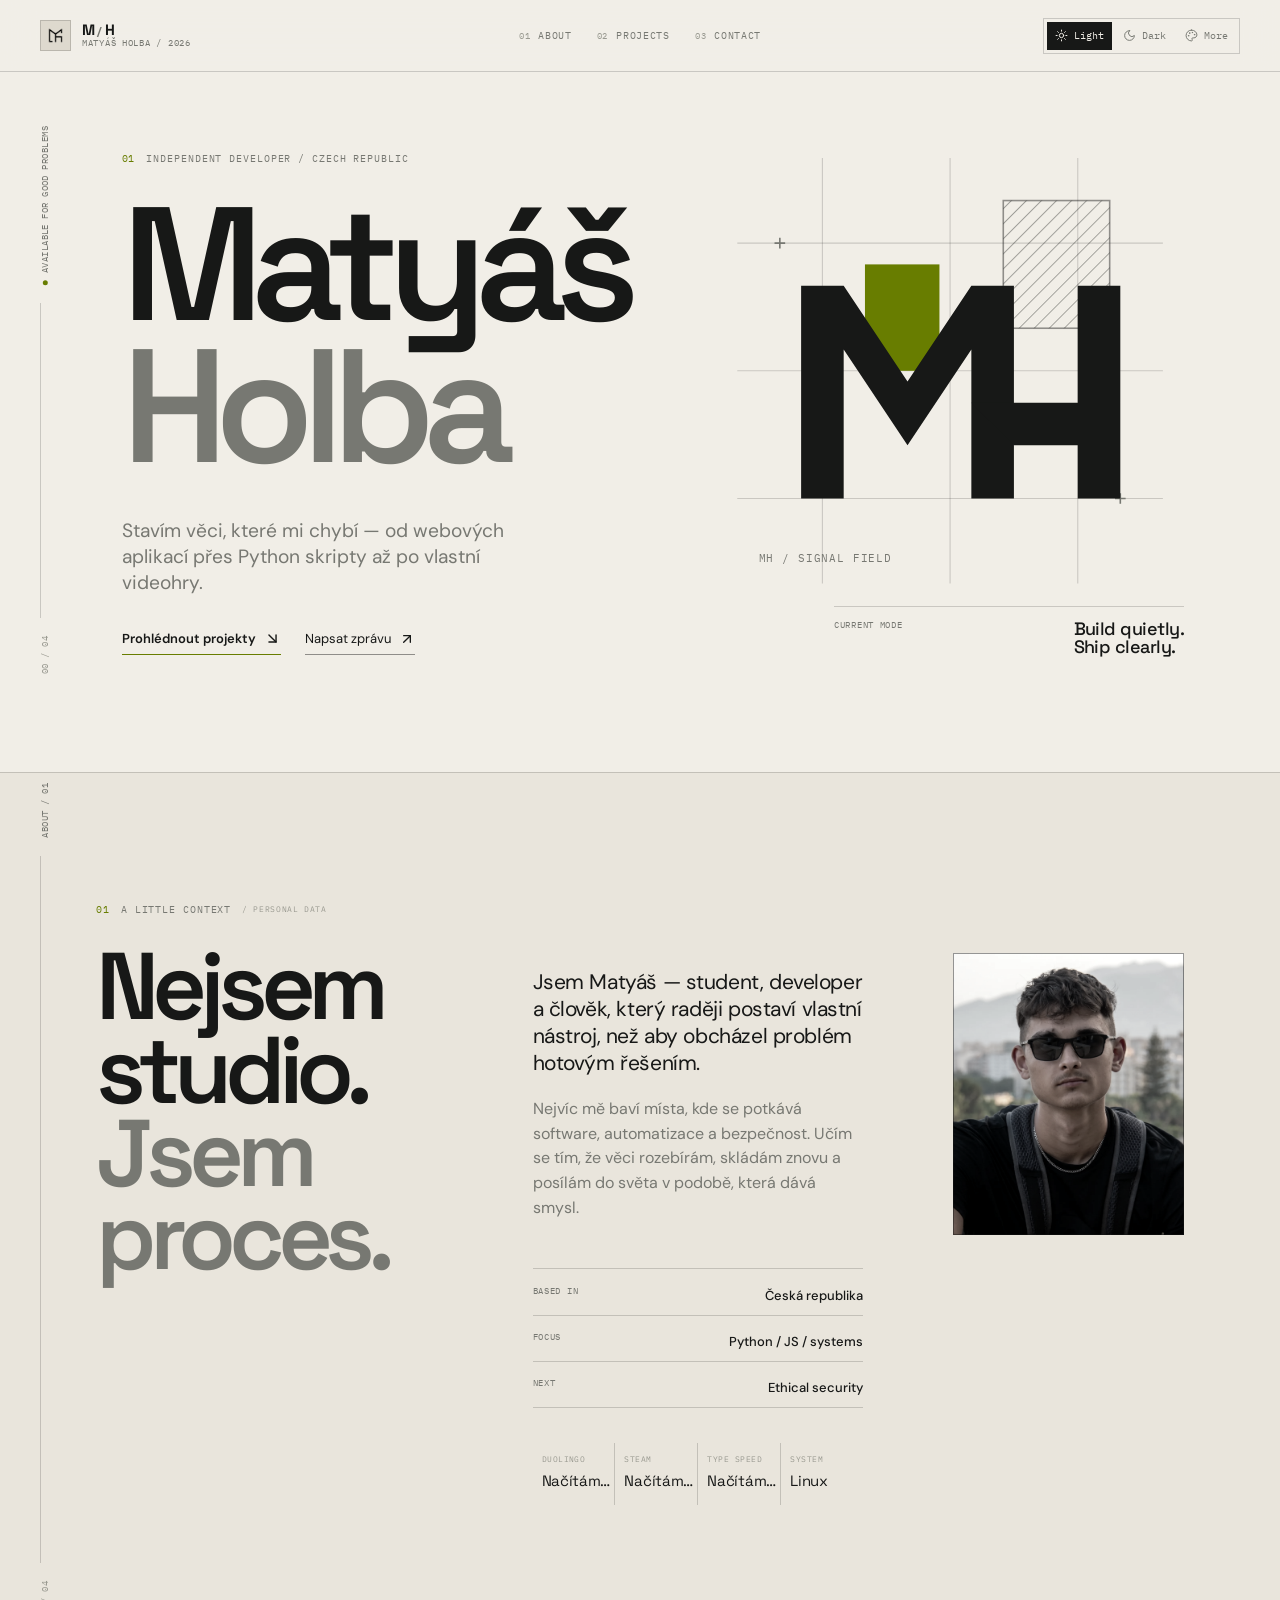
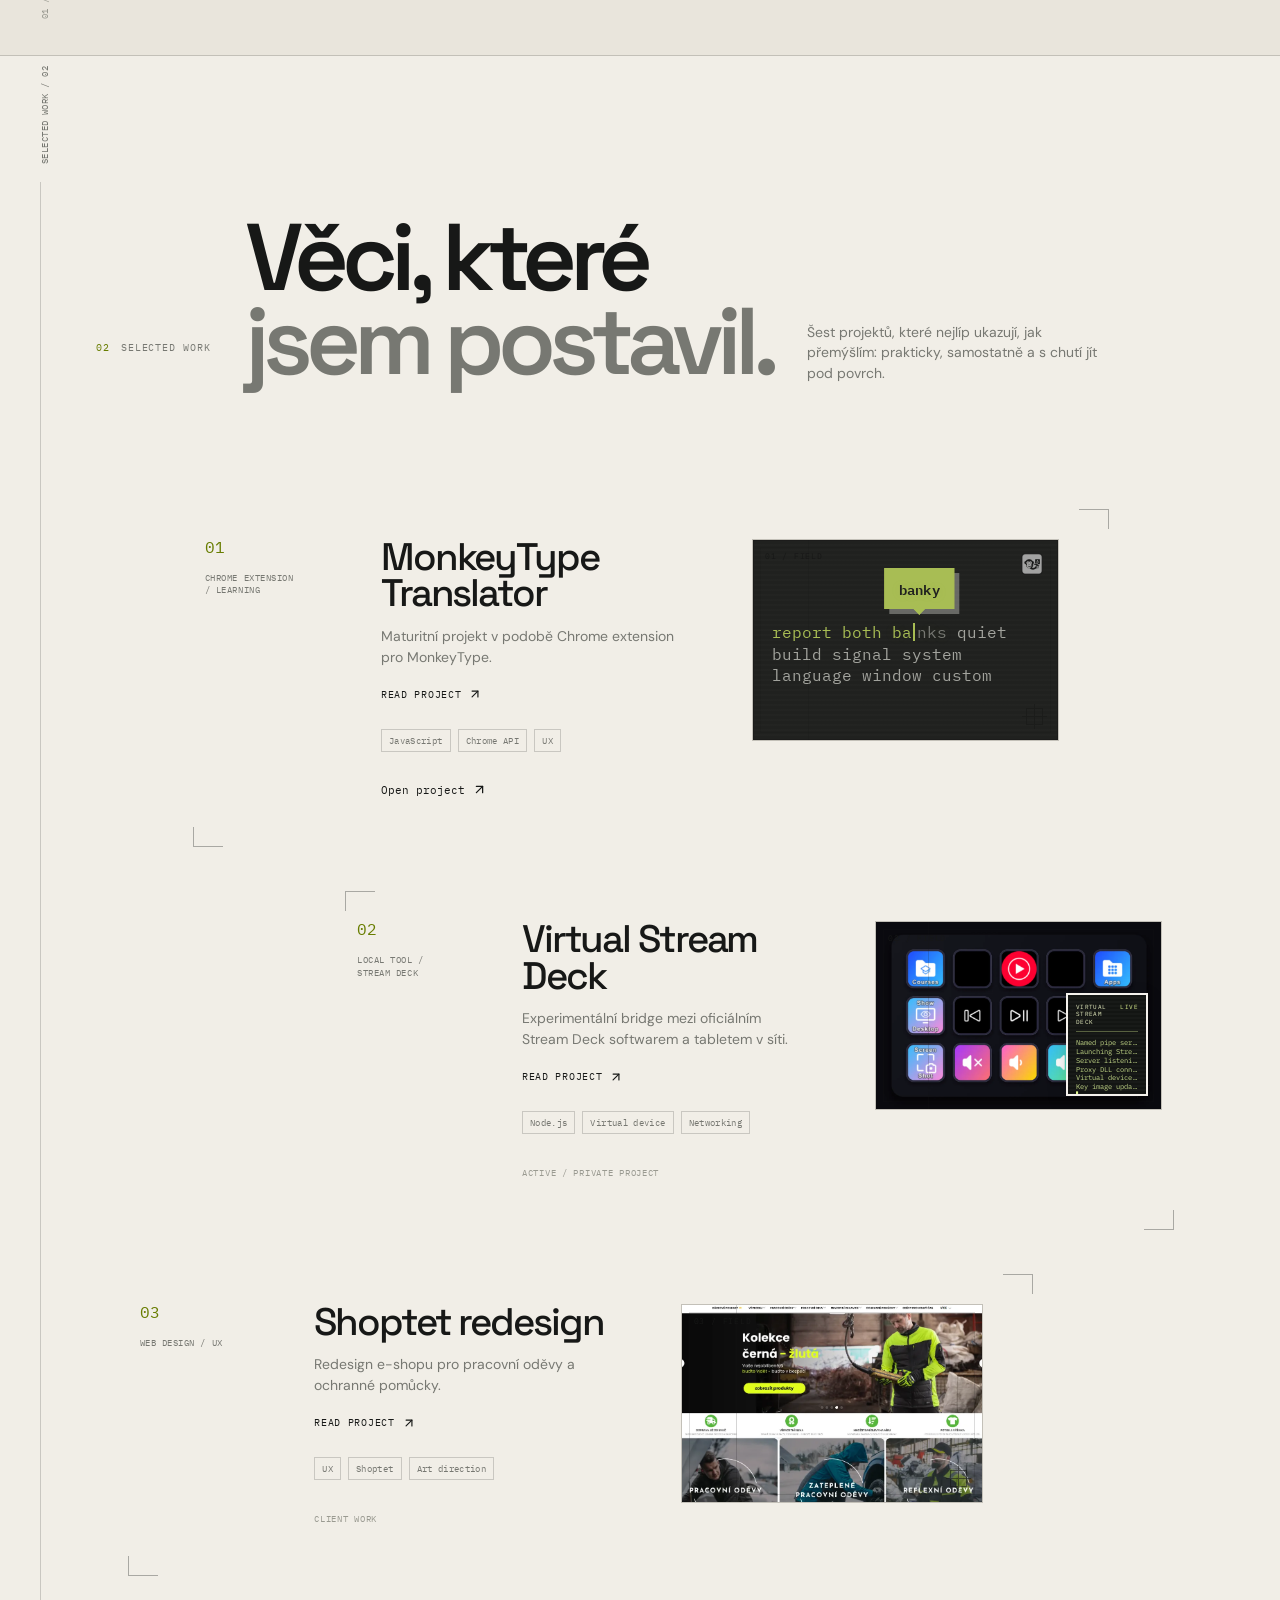
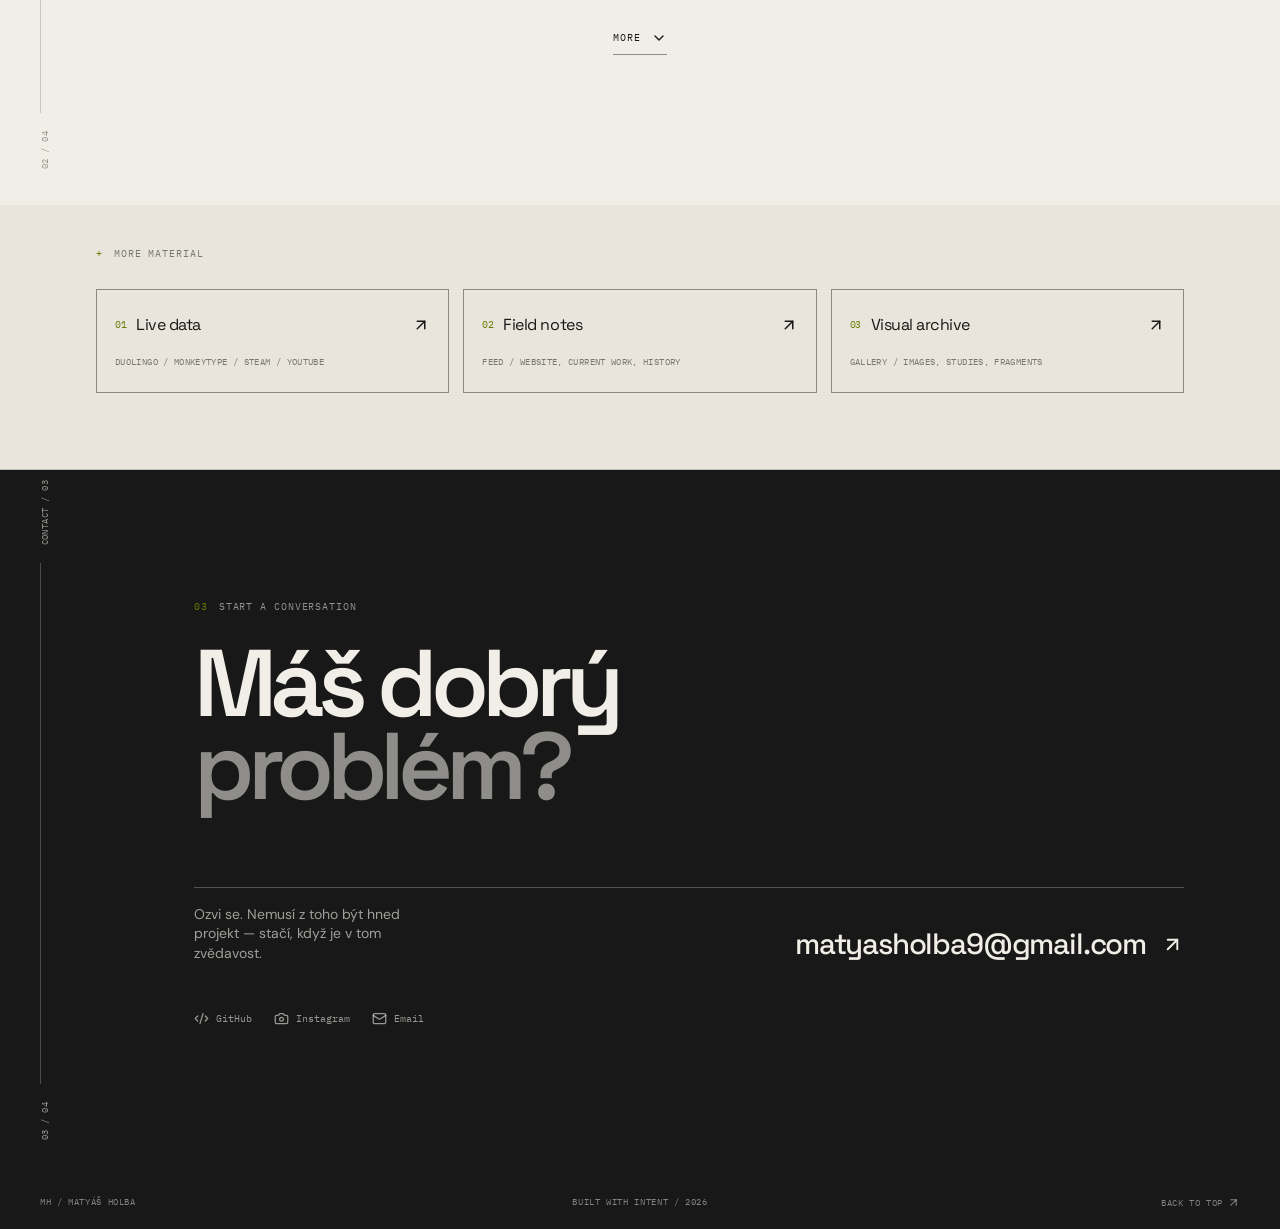
==== commit b40bf328: "fix: increase z-index of overlays so they cover the site header and close buttons are visible" ====
--- a/index.html
+++ b/index.html
@@ -6,8 +6,8 @@
     <meta name="theme-color" content="#f1eee7" />
     <meta name="description" content="Matyáš Holba — independent developer building useful tools, extensions and systems." />
     <title>Matyáš Holba — Signal Portfolio</title>
-    <script type="module" crossorigin src="./assets/index-jeYiVA9r.js"></script>
-    <link rel="stylesheet" crossorigin href="./assets/index-DUkD7bAH.css">
+    <script type="module" crossorigin src="./assets/index-Dbmz9MfP.js"></script>
+    <link rel="stylesheet" crossorigin href="./assets/index-DD-Ank9O.css">
   </head>
   <body>
     <div id="root"></div>
--- a/assets/index-DD-Ank9O.css
+++ b/assets/index-DD-Ank9O.css
@@ -0,0 +1 @@
+@import"https://fonts.googleapis.com/css2?family=DM+Sans:wght@400;500;600&family=IBM+Plex+Mono:wght@400;500&family=Space+Grotesk:wght@400;500;600;700&display=swap";#pergamen-overlay{position:fixed;inset:0;z-index:100;background:#111210a3;opacity:0;pointer-events:none;transition:opacity .52s ease}#pergamen-overlay.on{opacity:1}#pergamen-scroller{position:fixed;inset:0;z-index:102;overflow-y:auto;overflow-x:hidden;scrollbar-width:none;pointer-events:none}#pergamen-scroller::-webkit-scrollbar{display:none}#pergamen-scroller.on{pointer-events:auto}#pergamen-dummy{width:100%;min-height:100vh}#pergamen-scene{display:none;position:absolute;top:0;left:0;width:100%;height:100%;perspective:4000px;pointer-events:none}#pergamen-scene.show{display:block}#pergamen-scrollWrap{position:absolute;top:0;left:50%;transform:translate(-50%);width:92%;max-width:800px;transform-style:preserve-3d;pointer-events:auto}@media (min-width: 768px){#pergamen-scrollWrap{width:740px;transform:translate(-50%) rotateY(-10deg) rotateX(3deg)}}.sl{position:absolute;left:0;top:0;width:100%;height:4px;transform-style:preserve-3d}.sl-f{position:absolute;inset:0;background:#d6d5cf;overflow:hidden;backface-visibility:hidden;box-shadow:0 -1.5px #d6d5cf}.sl-b{position:absolute;inset:0;background:#e0e0e0;transform:rotateX(180deg) translateZ(.5px);backface-visibility:hidden;box-shadow:0 -1.5px #e0e0e0}.sl-t{position:absolute;left:0;width:100%;padding:0 24px;color:#20211f}@media (min-width: 768px){.sl-t{padding:0 80px}}#pergamen-src{display:none}@layer components;/*! tailwindcss v4.1.14 | MIT License | https://tailwindcss.com */@layer properties{@supports (((-webkit-hyphens:none)) and (not (margin-trim:inline))) or ((-moz-orient:inline) and (not (color:rgb(from red r g b)))){*,:before,:after,::backdrop{--tw-translate-x:0;--tw-translate-y:0;--tw-translate-z:0;--tw-rotate-x:initial;--tw-rotate-y:initial;--tw-rotate-z:initial;--tw-skew-x:initial;--tw-skew-y:initial;--tw-border-style:solid;--tw-gradient-position:initial;--tw-gradient-from:#0000;--tw-gradient-via:#0000;--tw-gradient-to:#0000;--tw-gradient-stops:initial;--tw-gradient-via-stops:initial;--tw-gradient-from-position:0%;--tw-gradient-via-position:50%;--tw-gradient-to-position:100%;--tw-leading:initial;--tw-font-weight:initial;--tw-tracking:initial;--tw-ordinal:initial;--tw-slashed-zero:initial;--tw-numeric-figure:initial;--tw-numeric-spacing:initial;--tw-numeric-fraction:initial;--tw-shadow:0 0 #0000;--tw-shadow-color:initial;--tw-shadow-alpha:100%;--tw-inset-shadow:0 0 #0000;--tw-inset-shadow-color:initial;--tw-inset-shadow-alpha:100%;--tw-ring-color:initial;--tw-ring-shadow:0 0 #0000;--tw-inset-ring-color:initial;--tw-inset-ring-shadow:0 0 #0000;--tw-ring-inset:initial;--tw-ring-offset-width:0px;--tw-ring-offset-color:#fff;--tw-ring-offset-shadow:0 0 #0000;--tw-outline-style:solid;--tw-backdrop-blur:initial;--tw-backdrop-brightness:initial;--tw-backdrop-contrast:initial;--tw-backdrop-grayscale:initial;--tw-backdrop-hue-rotate:initial;--tw-backdrop-invert:initial;--tw-backdrop-opacity:initial;--tw-backdrop-saturate:initial;--tw-backdrop-sepia:initial;--tw-duration:initial;--tw-ease:initial;--tw-content:"";--tw-animation-delay:0s;--tw-animation-direction:normal;--tw-animation-duration:initial;--tw-animation-fill-mode:none;--tw-animation-iteration-count:1;--tw-enter-blur:0;--tw-enter-opacity:1;--tw-enter-rotate:0;--tw-enter-scale:1;--tw-enter-translate-x:0;--tw-enter-translate-y:0;--tw-exit-blur:0;--tw-exit-opacity:1;--tw-exit-rotate:0;--tw-exit-scale:1;--tw-exit-translate-x:0;--tw-exit-translate-y:0}}}@layer theme{:root,:host{--font-sans:ui-sans-serif,system-ui,sans-serif,"Apple Color Emoji","Segoe UI Emoji","Segoe UI Symbol","Noto Color Emoji";--font-mono:ui-monospace,SFMono-Regular,Menlo,Monaco,Consolas,"Liberation Mono","Courier New",monospace;--color-red-100:oklch(93.6% .032 17.717);--color-red-500:oklch(63.7% .237 25.331);--color-blue-600:oklch(54.6% .245 262.881);--color-blue-700:oklch(48.8% .243 264.376);--color-slate-50:oklch(98.4% .003 247.858);--color-slate-100:oklch(96.8% .007 247.896);--color-slate-600:oklch(44.6% .043 257.281);--color-slate-700:oklch(37.2% .044 257.287);--color-slate-900:oklch(20.8% .042 265.755);--color-black:#000;--color-white:#fff;--spacing:.25rem;--container-sm:24rem;--container-lg:32rem;--container-2xl:42rem;--text-xs:.75rem;--text-xs--line-height:calc(1/.75);--text-sm:.875rem;--text-sm--line-height:calc(1.25/.875);--text-base:1rem;--text-base--line-height: 1.5 ;--text-lg:1.125rem;--text-lg--line-height:calc(1.75/1.125);--text-xl:1.25rem;--text-xl--line-height:calc(1.75/1.25);--text-4xl:2.25rem;--text-4xl--line-height:calc(2.5/2.25);--font-weight-normal:400;--font-weight-medium:500;--font-weight-semibold:600;--font-weight-bold:700;--tracking-tight:-.025em;--tracking-widest:.1em;--leading-snug:1.375;--leading-normal:1.5;--leading-relaxed:1.625;--radius-xs:.125rem;--radius-sm:.25rem;--radius-md:.375rem;--radius-lg:.5rem;--radius-xl:.75rem;--ease-out:cubic-bezier(0,0,.2,1);--ease-in-out:cubic-bezier(.4,0,.2,1);--animate-spin:spin 1s linear infinite;--animate-pulse:pulse 2s cubic-bezier(.4,0,.6,1)infinite;--blur-sm:8px;--blur-2xl:40px;--aspect-video:16/9;--default-transition-duration:.15s;--default-transition-timing-function:cubic-bezier(.4,0,.2,1);--default-font-family:var(--font-sans);--default-mono-font-family:var(--font-mono)}}@layer base{*,:after,:before,::backdrop{box-sizing:border-box;border:0 solid;margin:0;padding:0}::file-selector-button{box-sizing:border-box;border:0 solid;margin:0;padding:0}html,:host{-webkit-text-size-adjust:100%;tab-size:4;line-height:1.5;font-family:var(--default-font-family,ui-sans-serif,system-ui,sans-serif,"Apple Color Emoji","Segoe UI Emoji","Segoe UI Symbol","Noto Color Emoji");font-feature-settings:var(--default-font-feature-settings,normal);font-variation-settings:var(--default-font-variation-settings,normal);-webkit-tap-highlight-color:transparent}hr{height:0;color:inherit;border-top-width:1px}abbr:where([title]){-webkit-text-decoration:underline dotted;text-decoration:underline dotted}h1,h2,h3,h4,h5,h6{font-size:inherit;font-weight:inherit}a{color:inherit;-webkit-text-decoration:inherit;text-decoration:inherit}b,strong{font-weight:bolder}code,kbd,samp,pre{font-family:var(--default-mono-font-family,ui-monospace,SFMono-Regular,Menlo,Monaco,Consolas,"Liberation Mono","Courier New",monospace);font-feature-settings:var(--default-mono-font-feature-settings,normal);font-variation-settings:var(--default-mono-font-variation-settings,normal);font-size:1em}small{font-size:80%}sub,sup{vertical-align:baseline;font-size:75%;line-height:0;position:relative}sub{bottom:-.25em}sup{top:-.5em}table{text-indent:0;border-color:inherit;border-collapse:collapse}:-moz-focusring{outline:auto}progress{vertical-align:baseline}summary{display:list-item}ol,ul,menu{list-style:none}img,svg,video,canvas,audio,iframe,embed,object{vertical-align:middle;display:block}img,video{max-width:100%;height:auto}button,input,select,optgroup,textarea{font:inherit;font-feature-settings:inherit;font-variation-settings:inherit;letter-spacing:inherit;color:inherit;opacity:1;background-color:#0000;border-radius:0}::file-selector-button{font:inherit;font-feature-settings:inherit;font-variation-settings:inherit;letter-spacing:inherit;color:inherit;opacity:1;background-color:#0000;border-radius:0}:where(select:is([multiple],[size])) optgroup{font-weight:bolder}:where(select:is([multiple],[size])) optgroup option{padding-inline-start:20px}::file-selector-button{margin-inline-end:4px}::placeholder{opacity:1}@supports (not ((-webkit-appearance:-apple-pay-button))) or (contain-intrinsic-size:1px){::placeholder{color:currentColor}@supports (color:color-mix(in lab,red,red)){::placeholder{color:color-mix(in oklab,currentcolor 50%,transparent)}}}textarea{resize:vertical}::-webkit-search-decoration{-webkit-appearance:none}::-webkit-date-and-time-value{min-height:1lh;text-align:inherit}::-webkit-datetime-edit{display:inline-flex}::-webkit-datetime-edit-fields-wrapper{padding:0}::-webkit-datetime-edit{padding-block:0}::-webkit-datetime-edit-year-field{padding-block:0}::-webkit-datetime-edit-month-field{padding-block:0}::-webkit-datetime-edit-day-field{padding-block:0}::-webkit-datetime-edit-hour-field{padding-block:0}::-webkit-datetime-edit-minute-field{padding-block:0}::-webkit-datetime-edit-second-field{padding-block:0}::-webkit-datetime-edit-millisecond-field{padding-block:0}::-webkit-datetime-edit-meridiem-field{padding-block:0}::-webkit-calendar-picker-indicator{line-height:1}:-moz-ui-invalid{box-shadow:none}button,input:where([type=button],[type=reset],[type=submit]){appearance:button}::file-selector-button{appearance:button}::-webkit-inner-spin-button{height:auto}::-webkit-outer-spin-button{height:auto}[hidden]:where(:not([hidden=until-found])){display:none!important}}@layer utilities{.\@container\/card-header{container:card-header/inline-size}.\@container\/field-group{container:field-group/inline-size}.pointer-events-none{pointer-events:none}.invisible{visibility:hidden}.sr-only{clip-path:inset(50%);white-space:nowrap;border-width:0;width:1px;height:1px;margin:-1px;padding:0;position:absolute;overflow:hidden}.absolute{position:absolute}.fixed{position:fixed}.relative{position:relative}.static{position:static}.inset-0{inset:calc(var(--spacing)*0)}.inset-x-0{inset-inline:calc(var(--spacing)*0)}.inset-y-0{inset-block:calc(var(--spacing)*0)}.-top-12{top:calc(var(--spacing)*-12)}.top-0{top:calc(var(--spacing)*0)}.top-1\.5{top:calc(var(--spacing)*1.5)}.top-1\/2{top:50%}.top-3\.5{top:calc(var(--spacing)*3.5)}.top-4{top:calc(var(--spacing)*4)}.top-\[1px\]{top:1px}.top-\[50\%\]{top:50%}.top-\[60\%\]{top:60%}.top-full{top:100%}.-right-12{right:calc(var(--spacing)*-12)}.right-0{right:calc(var(--spacing)*0)}.right-1{right:calc(var(--spacing)*1)}.right-2{right:calc(var(--spacing)*2)}.right-3{right:calc(var(--spacing)*3)}.right-4{right:calc(var(--spacing)*4)}.-bottom-12{bottom:calc(var(--spacing)*-12)}.bottom-0{bottom:calc(var(--spacing)*0)}.-left-12{left:calc(var(--spacing)*-12)}.left-0{left:calc(var(--spacing)*0)}.left-1\/2{left:50%}.left-2{left:calc(var(--spacing)*2)}.left-\[50\%\]{left:50%}.isolate{isolation:isolate}.z-10{z-index:10}.z-20{z-index:20}.z-50{z-index:50}.z-\[1\]{z-index:1}.order-first{order:-9999}.order-last{order:9999}.col-start-2{grid-column-start:2}.row-span-2{grid-row:span 2/span 2}.row-start-1{grid-row-start:1}.container{width:100%}@media (min-width:40rem){.container{max-width:40rem}}@media (min-width:48rem){.container{max-width:48rem}}@media (min-width:64rem){.container{max-width:64rem}}@media (min-width:80rem){.container{max-width:80rem}}@media (min-width:96rem){.container{max-width:96rem}}.\!m-0{margin:calc(var(--spacing)*0)!important}.-mx-1{margin-inline:calc(var(--spacing)*-1)}.mx-2{margin-inline:calc(var(--spacing)*2)}.mx-3\.5{margin-inline:calc(var(--spacing)*3.5)}.mx-4{margin-inline:calc(var(--spacing)*4)}.mx-auto{margin-inline:auto}.-my-2{margin-block:calc(var(--spacing)*-2)}.my-0{margin-block:calc(var(--spacing)*0)}.my-0\.5{margin-block:calc(var(--spacing)*.5)}.my-1{margin-block:calc(var(--spacing)*1)}.-mt-4{margin-top:calc(var(--spacing)*-4)}.mt-1\.5{margin-top:calc(var(--spacing)*1.5)}.mt-2{margin-top:calc(var(--spacing)*2)}.mt-4{margin-top:calc(var(--spacing)*4)}.mt-auto{margin-top:auto}.mr-2{margin-right:calc(var(--spacing)*2)}.mb-2{margin-bottom:calc(var(--spacing)*2)}.mb-3{margin-bottom:calc(var(--spacing)*3)}.mb-4{margin-bottom:calc(var(--spacing)*4)}.mb-6{margin-bottom:calc(var(--spacing)*6)}.mb-8{margin-bottom:calc(var(--spacing)*8)}.-ml-4{margin-left:calc(var(--spacing)*-4)}.ml-1{margin-left:calc(var(--spacing)*1)}.ml-4{margin-left:calc(var(--spacing)*4)}.ml-auto{margin-left:auto}.line-clamp-1{-webkit-line-clamp:1;-webkit-box-orient:vertical;display:-webkit-box;overflow:hidden}.line-clamp-2{-webkit-line-clamp:2;-webkit-box-orient:vertical;display:-webkit-box;overflow:hidden}.block{display:block}.flex{display:flex}.grid{display:grid}.hidden{display:none}.inline-flex{display:inline-flex}.table{display:table}.table-caption{display:table-caption}.table-cell{display:table-cell}.table-row{display:table-row}.field-sizing-content{field-sizing:content}.aspect-square{aspect-ratio:1}.aspect-video{aspect-ratio:var(--aspect-video)}.size-\(--cell-size\){width:var(--cell-size);height:var(--cell-size)}.size-2{width:calc(var(--spacing)*2);height:calc(var(--spacing)*2)}.size-2\.5{width:calc(var(--spacing)*2.5);height:calc(var(--spacing)*2.5)}.size-3{width:calc(var(--spacing)*3);height:calc(var(--spacing)*3)}.size-3\.5{width:calc(var(--spacing)*3.5);height:calc(var(--spacing)*3.5)}.size-4{width:calc(var(--spacing)*4);height:calc(var(--spacing)*4)}.size-6{width:calc(var(--spacing)*6);height:calc(var(--spacing)*6)}.size-7{width:calc(var(--spacing)*7);height:calc(var(--spacing)*7)}.size-8{width:calc(var(--spacing)*8);height:calc(var(--spacing)*8)}.size-9{width:calc(var(--spacing)*9);height:calc(var(--spacing)*9)}.size-10{width:calc(var(--spacing)*10);height:calc(var(--spacing)*10)}.size-auto{width:auto;height:auto}.size-full{width:100%;height:100%}.h-\(--cell-size\){height:var(--cell-size)}.h-1\.5{height:calc(var(--spacing)*1.5)}.h-2{height:calc(var(--spacing)*2)}.h-2\.5{height:calc(var(--spacing)*2.5)}.h-4{height:calc(var(--spacing)*4)}.h-5{height:calc(var(--spacing)*5)}.h-6{height:calc(var(--spacing)*6)}.h-7{height:calc(var(--spacing)*7)}.h-8{height:calc(var(--spacing)*8)}.h-9{height:calc(var(--spacing)*9)}.h-10{height:calc(var(--spacing)*10)}.h-12{height:calc(var(--spacing)*12)}.h-16{height:calc(var(--spacing)*16)}.h-\[1\.15rem\]{height:1.15rem}.h-\[500px\]{height:500px}.h-\[calc\(100\%-1px\)\]{height:calc(100% - 1px)}.h-\[var\(--radix-navigation-menu-viewport-height\)\]{height:var(--radix-navigation-menu-viewport-height)}.h-\[var\(--radix-select-trigger-height\)\]{height:var(--radix-select-trigger-height)}.h-auto{height:auto}.h-full{height:100%}.h-px{height:1px}.h-svh{height:100svh}.max-h-\(--radix-context-menu-content-available-height\){max-height:var(--radix-context-menu-content-available-height)}.max-h-\(--radix-dropdown-menu-content-available-height\){max-height:var(--radix-dropdown-menu-content-available-height)}.max-h-\(--radix-select-content-available-height\){max-height:var(--radix-select-content-available-height)}.max-h-\[300px\]{max-height:300px}.min-h-0{min-height:calc(var(--spacing)*0)}.min-h-4{min-height:calc(var(--spacing)*4)}.min-h-16{min-height:calc(var(--spacing)*16)}.min-h-screen{min-height:100vh}.min-h-svh{min-height:100svh}.w-\(--cell-size\){width:var(--cell-size)}.w-\(--sidebar-width\){width:var(--sidebar-width)}.w-0{width:calc(var(--spacing)*0)}.w-1{width:calc(var(--spacing)*1)}.w-2{width:calc(var(--spacing)*2)}.w-2\.5{width:calc(var(--spacing)*2.5)}.w-3{width:calc(var(--spacing)*3)}.w-3\/4{width:75%}.w-4{width:calc(var(--spacing)*4)}.w-5{width:calc(var(--spacing)*5)}.w-8{width:calc(var(--spacing)*8)}.w-9{width:calc(var(--spacing)*9)}.w-10{width:calc(var(--spacing)*10)}.w-16{width:calc(var(--spacing)*16)}.w-64{width:calc(var(--spacing)*64)}.w-72{width:calc(var(--spacing)*72)}.w-\[100px\]{width:100px}.w-\[400px\]{width:400px}.w-auto{width:auto}.w-fit{width:fit-content}.w-full{width:100%}.w-max{width:max-content}.w-px{width:1px}.max-w-\(--skeleton-width\){max-width:var(--skeleton-width)}.max-w-2xl{max-width:var(--container-2xl)}.max-w-\[calc\(100\%-2rem\)\]{max-width:calc(100% - 2rem)}.max-w-lg{max-width:var(--container-lg)}.max-w-max{max-width:max-content}.max-w-sm{max-width:var(--container-sm)}.min-w-\(--cell-size\){min-width:var(--cell-size)}.min-w-0{min-width:calc(var(--spacing)*0)}.min-w-5{min-width:calc(var(--spacing)*5)}.min-w-8{min-width:calc(var(--spacing)*8)}.min-w-9{min-width:calc(var(--spacing)*9)}.min-w-10{min-width:calc(var(--spacing)*10)}.min-w-\[8rem\]{min-width:8rem}.min-w-\[12rem\]{min-width:12rem}.min-w-\[var\(--radix-select-trigger-width\)\]{min-width:var(--radix-select-trigger-width)}.flex-1{flex:1}.flex-shrink-0,.shrink-0{flex-shrink:0}.grow{flex-grow:1}.grow-0{flex-grow:0}.basis-full{flex-basis:100%}.caption-bottom{caption-side:bottom}.border-collapse{border-collapse:collapse}.origin-\(--radix-context-menu-content-transform-origin\){transform-origin:var(--radix-context-menu-content-transform-origin)}.origin-\(--radix-dropdown-menu-content-transform-origin\){transform-origin:var(--radix-dropdown-menu-content-transform-origin)}.origin-\(--radix-hover-card-content-transform-origin\){transform-origin:var(--radix-hover-card-content-transform-origin)}.origin-\(--radix-menubar-content-transform-origin\){transform-origin:var(--radix-menubar-content-transform-origin)}.origin-\(--radix-popover-content-transform-origin\){transform-origin:var(--radix-popover-content-transform-origin)}.origin-\(--radix-select-content-transform-origin\){transform-origin:var(--radix-select-content-transform-origin)}.origin-\(--radix-tooltip-content-transform-origin\){transform-origin:var(--radix-tooltip-content-transform-origin)}.-translate-x-1\/2{--tw-translate-x: -50% ;translate:var(--tw-translate-x)var(--tw-translate-y)}.-translate-x-px{--tw-translate-x:-1px;translate:var(--tw-translate-x)var(--tw-translate-y)}.translate-x-\[-50\%\]{--tw-translate-x:-50%;translate:var(--tw-translate-x)var(--tw-translate-y)}.translate-x-px{--tw-translate-x:1px;translate:var(--tw-translate-x)var(--tw-translate-y)}.-translate-y-1\/2{--tw-translate-y: -50% ;translate:var(--tw-translate-x)var(--tw-translate-y)}.translate-y-0\.5{--tw-translate-y:calc(var(--spacing)*.5);translate:var(--tw-translate-x)var(--tw-translate-y)}.translate-y-\[-50\%\]{--tw-translate-y:-50%;translate:var(--tw-translate-x)var(--tw-translate-y)}.translate-y-\[calc\(-50\%_-_2px\)\]{--tw-translate-y: calc(-50% - 2px) ;translate:var(--tw-translate-x)var(--tw-translate-y)}.rotate-45{rotate:45deg}.rotate-90{rotate:90deg}.transform{transform:var(--tw-rotate-x,)var(--tw-rotate-y,)var(--tw-rotate-z,)var(--tw-skew-x,)var(--tw-skew-y,)}.animate-caret-blink{animation:1.25s ease-out infinite caret-blink}.animate-in{animation:enter var(--tw-animation-duration,var(--tw-duration,.15s))var(--tw-ease,ease)var(--tw-animation-delay,0s)var(--tw-animation-iteration-count,1)var(--tw-animation-direction,normal)var(--tw-animation-fill-mode,none)}.animate-pulse{animation:var(--animate-pulse)}.animate-spin{animation:var(--animate-spin)}.cursor-default{cursor:default}.cursor-pointer{cursor:pointer}.cursor-text{cursor:text}.touch-none{touch-action:none}.resize{resize:both}.resize-none{resize:none}.scroll-my-1{scroll-margin-block:calc(var(--spacing)*1)}.scroll-py-1{scroll-padding-block:calc(var(--spacing)*1)}.list-disc{list-style-type:disc}.list-none{list-style-type:none}.auto-rows-min{grid-auto-rows:min-content}.grid-cols-\[0_1fr\]{grid-template-columns:0 1fr}.grid-rows-\[auto_auto\]{grid-template-rows:auto auto}.flex-col{flex-direction:column}.flex-col-reverse{flex-direction:column-reverse}.flex-row{flex-direction:row}.flex-wrap{flex-wrap:wrap}.items-center{align-items:center}.items-end{align-items:flex-end}.items-start{align-items:flex-start}.items-stretch{align-items:stretch}.justify-between{justify-content:space-between}.justify-center{justify-content:center}.justify-start{justify-content:flex-start}.justify-items-start{justify-items:start}.gap-0{gap:calc(var(--spacing)*0)}.gap-0\.5{gap:calc(var(--spacing)*.5)}.gap-1{gap:calc(var(--spacing)*1)}.gap-1\.5{gap:calc(var(--spacing)*1.5)}.gap-2{gap:calc(var(--spacing)*2)}.gap-2\.5{gap:calc(var(--spacing)*2.5)}.gap-3{gap:calc(var(--spacing)*3)}.gap-4{gap:calc(var(--spacing)*4)}.gap-6{gap:calc(var(--spacing)*6)}.gap-7{gap:calc(var(--spacing)*7)}.gap-y-0\.5{row-gap:calc(var(--spacing)*.5)}.self-start{align-self:flex-start}.self-stretch{align-self:stretch}.justify-self-end{justify-self:flex-end}.overflow-auto{overflow:auto}.overflow-hidden{overflow:hidden}.overflow-x-auto{overflow-x:auto}.overflow-x-hidden{overflow-x:hidden}.overflow-y-auto{overflow-y:auto}.rounded{border-radius:.25rem}.rounded-\[2px\]{border-radius:2px}.rounded-\[4px\]{border-radius:4px}.rounded-\[10px\]{border-radius:10px}.rounded-\[20px\]{border-radius:20px}.rounded-\[calc\(var\(--radius\)-5px\)\]{border-radius:calc(var(--radius) - 5px)}.rounded-\[inherit\]{border-radius:inherit}.rounded-full{border-radius:3.40282e38px}.rounded-lg{border-radius:var(--radius-lg)}.rounded-md{border-radius:var(--radius-md)}.rounded-none{border-radius:0}.rounded-sm{border-radius:var(--radius-sm)}.rounded-xl{border-radius:var(--radius-xl)}.rounded-xs{border-radius:var(--radius-xs)}.rounded-l-md{border-top-left-radius:var(--radius-md);border-bottom-left-radius:var(--radius-md)}.rounded-tl-sm{border-top-left-radius:var(--radius-sm)}.rounded-r-md{border-top-right-radius:var(--radius-md);border-bottom-right-radius:var(--radius-md)}.border{border-style:var(--tw-border-style);border-width:1px}.border-0{border-style:var(--tw-border-style);border-width:0}.border-\[1\.5px\]{border-style:var(--tw-border-style);border-width:1.5px}.border-y{border-block-style:var(--tw-border-style);border-block-width:1px}.border-t{border-top-style:var(--tw-border-style);border-top-width:1px}.border-r{border-right-style:var(--tw-border-style);border-right-width:1px}.border-b{border-bottom-style:var(--tw-border-style);border-bottom-width:1px}.border-l{border-left-style:var(--tw-border-style);border-left-width:1px}.border-dashed{--tw-border-style:dashed;border-style:dashed}.border-\(--color-border\){border-color:var(--color-border)}.border-\[rgba\(0\,0\,0\,0\.08\)\]{border-color:#00000014}.border-transparent{border-color:#0000}.border-t-transparent{border-top-color:#0000}.border-l-transparent{border-left-color:#0000}.bg-\(--color-bg\){background-color:var(--color-bg)}.bg-\[\#1a1a19\]{background-color:#1a1a19}.bg-\[\#f8f8f7\]{background-color:#f8f8f7}.bg-black\/50{background-color:#00000080}@supports (color:color-mix(in lab,red,red)){.bg-black\/50{background-color:color-mix(in oklab,var(--color-black)50%,transparent)}}.bg-blue-600{background-color:var(--color-blue-600)}.bg-red-100{background-color:var(--color-red-100)}.bg-transparent{background-color:#0000}.bg-white{background-color:var(--color-white)}.bg-white\/80{background-color:#fffc}@supports (color:color-mix(in lab,red,red)){.bg-white\/80{background-color:color-mix(in oklab,var(--color-white)80%,transparent)}}.bg-gradient-to-br{--tw-gradient-position:to bottom right in oklab;background-image:linear-gradient(var(--tw-gradient-stops))}.from-slate-50{--tw-gradient-from:var(--color-slate-50);--tw-gradient-stops:var(--tw-gradient-via-stops,var(--tw-gradient-position),var(--tw-gradient-from)var(--tw-gradient-from-position),var(--tw-gradient-to)var(--tw-gradient-to-position))}.to-slate-100{--tw-gradient-to:var(--color-slate-100);--tw-gradient-stops:var(--tw-gradient-via-stops,var(--tw-gradient-position),var(--tw-gradient-from)var(--tw-gradient-from-position),var(--tw-gradient-to)var(--tw-gradient-to-position))}.fill-current{fill:currentColor}.p-0{padding:calc(var(--spacing)*0)}.p-1{padding:calc(var(--spacing)*1)}.p-2{padding:calc(var(--spacing)*2)}.p-3{padding:calc(var(--spacing)*3)}.p-4{padding:calc(var(--spacing)*4)}.p-5{padding:calc(var(--spacing)*5)}.p-6{padding:calc(var(--spacing)*6)}.p-8{padding:calc(var(--spacing)*8)}.p-\[3px\]{padding:3px}.p-px{padding:1px}.px-\(--cell-size\){padding-inline:var(--cell-size)}.px-1{padding-inline:calc(var(--spacing)*1)}.px-1\.5{padding-inline:calc(var(--spacing)*1.5)}.px-2{padding-inline:calc(var(--spacing)*2)}.px-2\.5{padding-inline:calc(var(--spacing)*2.5)}.px-3{padding-inline:calc(var(--spacing)*3)}.px-4{padding-inline:calc(var(--spacing)*4)}.px-5{padding-inline:calc(var(--spacing)*5)}.px-6{padding-inline:calc(var(--spacing)*6)}.py-0\.5{padding-block:calc(var(--spacing)*.5)}.py-1{padding-block:calc(var(--spacing)*1)}.py-1\.5{padding-block:calc(var(--spacing)*1.5)}.py-2{padding-block:calc(var(--spacing)*2)}.py-2\.5{padding-block:calc(var(--spacing)*2.5)}.py-3{padding-block:calc(var(--spacing)*3)}.py-4{padding-block:calc(var(--spacing)*4)}.py-5{padding-block:calc(var(--spacing)*5)}.py-6{padding-block:calc(var(--spacing)*6)}.pt-0{padding-top:calc(var(--spacing)*0)}.pt-3{padding-top:calc(var(--spacing)*3)}.pt-4{padding-top:calc(var(--spacing)*4)}.pt-8{padding-top:calc(var(--spacing)*8)}.pt-12{padding-top:calc(var(--spacing)*12)}.pr-1{padding-right:calc(var(--spacing)*1)}.pr-2{padding-right:calc(var(--spacing)*2)}.pr-2\.5{padding-right:calc(var(--spacing)*2.5)}.pr-3{padding-right:calc(var(--spacing)*3)}.pr-8{padding-right:calc(var(--spacing)*8)}.pb-3{padding-bottom:calc(var(--spacing)*3)}.pb-4{padding-bottom:calc(var(--spacing)*4)}.pb-8{padding-bottom:calc(var(--spacing)*8)}.pl-2{padding-left:calc(var(--spacing)*2)}.pl-3{padding-left:calc(var(--spacing)*3)}.pl-4{padding-left:calc(var(--spacing)*4)}.pl-8{padding-left:calc(var(--spacing)*8)}.text-center{text-align:center}.text-left{text-align:left}.align-middle{vertical-align:middle}.font-mono{font-family:var(--font-mono)}.font-sans{font-family:var(--font-sans)}.text-4xl{font-size:var(--text-4xl);line-height:var(--tw-leading,var(--text-4xl--line-height))}.text-base{font-size:var(--text-base);line-height:var(--tw-leading,var(--text-base--line-height))}.text-lg{font-size:var(--text-lg);line-height:var(--tw-leading,var(--text-lg--line-height))}.text-sm{font-size:var(--text-sm);line-height:var(--tw-leading,var(--text-sm--line-height))}.text-sm\/relaxed{font-size:var(--text-sm);line-height:var(--leading-relaxed)}.text-xl{font-size:var(--text-xl);line-height:var(--tw-leading,var(--text-xl--line-height))}.text-xs{font-size:var(--text-xs);line-height:var(--tw-leading,var(--text-xs--line-height))}.text-\[0\.8rem\]{font-size:.8rem}.leading-5{--tw-leading:calc(var(--spacing)*5);line-height:calc(var(--spacing)*5)}.leading-\[26px\]{--tw-leading:26px;line-height:26px}.leading-none{--tw-leading:1;line-height:1}.leading-normal{--tw-leading:var(--leading-normal);line-height:var(--leading-normal)}.leading-relaxed{--tw-leading:var(--leading-relaxed);line-height:var(--leading-relaxed)}.leading-snug{--tw-leading:var(--leading-snug);line-height:var(--leading-snug)}.font-bold{--tw-font-weight:var(--font-weight-bold);font-weight:var(--font-weight-bold)}.font-medium{--tw-font-weight:var(--font-weight-medium);font-weight:var(--font-weight-medium)}.font-normal{--tw-font-weight:var(--font-weight-normal);font-weight:var(--font-weight-normal)}.font-semibold{--tw-font-weight:var(--font-weight-semibold);font-weight:var(--font-weight-semibold)}.tracking-\[-0\.44px\]{--tw-tracking:-.44px;letter-spacing:-.44px}.tracking-\[-0\.154px\]{--tw-tracking:-.154px;letter-spacing:-.154px}.tracking-tight{--tw-tracking:var(--tracking-tight);letter-spacing:var(--tracking-tight)}.tracking-widest{--tw-tracking:var(--tracking-widest);letter-spacing:var(--tracking-widest)}.text-balance{text-wrap:balance}.break-words{overflow-wrap:break-word}.whitespace-break-spaces{white-space:break-spaces}.whitespace-nowrap{white-space:nowrap}.text-\[\#34322d\]{color:#34322d}.text-\[\#858481\]{color:#858481}.text-current{color:currentColor}.text-red-500{color:var(--color-red-500)}.text-slate-600{color:var(--color-slate-600)}.text-slate-700{color:var(--color-slate-700)}.text-slate-900{color:var(--color-slate-900)}.text-white{color:var(--color-white)}.tabular-nums{--tw-numeric-spacing:tabular-nums;font-variant-numeric:var(--tw-ordinal,)var(--tw-slashed-zero,)var(--tw-numeric-figure,)var(--tw-numeric-spacing,)var(--tw-numeric-fraction,)}.underline-offset-4{text-underline-offset:4px}.opacity-0{opacity:0}.opacity-50{opacity:.5}.opacity-70{opacity:.7}.shadow{--tw-shadow:0 1px 3px 0 var(--tw-shadow-color,#0000001a),0 1px 2px -1px var(--tw-shadow-color,#0000001a);box-shadow:var(--tw-inset-shadow),var(--tw-inset-ring-shadow),var(--tw-ring-offset-shadow),var(--tw-ring-shadow),var(--tw-shadow)}.shadow-\[0_0_0_1px_hsl\(var\(--sidebar-border\)\)\]{--tw-shadow:0 0 0 1px var(--tw-shadow-color,hsl(var(--sidebar-border)));box-shadow:var(--tw-inset-shadow),var(--tw-inset-ring-shadow),var(--tw-ring-offset-shadow),var(--tw-ring-shadow),var(--tw-shadow)}.shadow-\[0px_4px_11px_0px_rgba\(0\,0\,0\,0\.08\)\]{--tw-shadow:0px 4px 11px 0px var(--tw-shadow-color,#00000014);box-shadow:var(--tw-inset-shadow),var(--tw-inset-ring-shadow),var(--tw-ring-offset-shadow),var(--tw-ring-shadow),var(--tw-shadow)}.shadow-lg{--tw-shadow:0 10px 15px -3px var(--tw-shadow-color,#0000001a),0 4px 6px -4px var(--tw-shadow-color,#0000001a);box-shadow:var(--tw-inset-shadow),var(--tw-inset-ring-shadow),var(--tw-ring-offset-shadow),var(--tw-ring-shadow),var(--tw-shadow)}.shadow-md{--tw-shadow:0 4px 6px -1px var(--tw-shadow-color,#0000001a),0 2px 4px -2px var(--tw-shadow-color,#0000001a);box-shadow:var(--tw-inset-shadow),var(--tw-inset-ring-shadow),var(--tw-ring-offset-shadow),var(--tw-ring-shadow),var(--tw-shadow)}.shadow-none{--tw-shadow:0 0 #0000;box-shadow:var(--tw-inset-shadow),var(--tw-inset-ring-shadow),var(--tw-ring-offset-shadow),var(--tw-ring-shadow),var(--tw-shadow)}.shadow-sm{--tw-shadow:0 1px 3px 0 var(--tw-shadow-color,#0000001a),0 1px 2px -1px var(--tw-shadow-color,#0000001a);box-shadow:var(--tw-inset-shadow),var(--tw-inset-ring-shadow),var(--tw-ring-offset-shadow),var(--tw-ring-shadow),var(--tw-shadow)}.shadow-xl{--tw-shadow:0 20px 25px -5px var(--tw-shadow-color,#0000001a),0 8px 10px -6px var(--tw-shadow-color,#0000001a);box-shadow:var(--tw-inset-shadow),var(--tw-inset-ring-shadow),var(--tw-ring-offset-shadow),var(--tw-ring-shadow),var(--tw-shadow)}.shadow-xs{--tw-shadow:0 1px 2px 0 var(--tw-shadow-color,#0000000d);box-shadow:var(--tw-inset-shadow),var(--tw-inset-ring-shadow),var(--tw-ring-offset-shadow),var(--tw-ring-shadow),var(--tw-shadow)}.ring-0{--tw-ring-shadow:var(--tw-ring-inset,)0 0 0 calc(0px + var(--tw-ring-offset-width))var(--tw-ring-color,currentcolor);box-shadow:var(--tw-inset-shadow),var(--tw-inset-ring-shadow),var(--tw-ring-offset-shadow),var(--tw-ring-shadow),var(--tw-shadow)}.outline-hidden{--tw-outline-style:none;outline-style:none}@media (forced-colors:active){.outline-hidden{outline-offset:2px;outline:2px solid #0000}}.outline{outline-style:var(--tw-outline-style);outline-width:1px}.backdrop-blur-2xl{--tw-backdrop-blur:blur(var(--blur-2xl));-webkit-backdrop-filter:var(--tw-backdrop-blur,)var(--tw-backdrop-brightness,)var(--tw-backdrop-contrast,)var(--tw-backdrop-grayscale,)var(--tw-backdrop-hue-rotate,)var(--tw-backdrop-invert,)var(--tw-backdrop-opacity,)var(--tw-backdrop-saturate,)var(--tw-backdrop-sepia,);backdrop-filter:var(--tw-backdrop-blur,)var(--tw-backdrop-brightness,)var(--tw-backdrop-contrast,)var(--tw-backdrop-grayscale,)var(--tw-backdrop-hue-rotate,)var(--tw-backdrop-invert,)var(--tw-backdrop-opacity,)var(--tw-backdrop-saturate,)var(--tw-backdrop-sepia,)}.backdrop-blur-sm{--tw-backdrop-blur:blur(var(--blur-sm));-webkit-backdrop-filter:var(--tw-backdrop-blur,)var(--tw-backdrop-brightness,)var(--tw-backdrop-contrast,)var(--tw-backdrop-grayscale,)var(--tw-backdrop-hue-rotate,)var(--tw-backdrop-invert,)var(--tw-backdrop-opacity,)var(--tw-backdrop-saturate,)var(--tw-backdrop-sepia,);backdrop-filter:var(--tw-backdrop-blur,)var(--tw-backdrop-brightness,)var(--tw-backdrop-contrast,)var(--tw-backdrop-grayscale,)var(--tw-backdrop-hue-rotate,)var(--tw-backdrop-invert,)var(--tw-backdrop-opacity,)var(--tw-backdrop-saturate,)var(--tw-backdrop-sepia,)}.transition{transition-property:color,background-color,border-color,outline-color,text-decoration-color,fill,stroke,--tw-gradient-from,--tw-gradient-via,--tw-gradient-to,opacity,box-shadow,transform,translate,scale,rotate,filter,-webkit-backdrop-filter,backdrop-filter,display,content-visibility,overlay,pointer-events;transition-timing-function:var(--tw-ease,var(--default-transition-timing-function));transition-duration:var(--tw-duration,var(--default-transition-duration))}.transition-\[color\,box-shadow\]{transition-property:color,box-shadow;transition-timing-function:var(--tw-ease,var(--default-transition-timing-function));transition-duration:var(--tw-duration,var(--default-transition-duration))}.transition-\[left\,right\,width\]{transition-property:left,right,width;transition-timing-function:var(--tw-ease,var(--default-transition-timing-function));transition-duration:var(--tw-duration,var(--default-transition-duration))}.transition-\[margin\,opacity\]{transition-property:margin,opacity;transition-timing-function:var(--tw-ease,var(--default-transition-timing-function));transition-duration:var(--tw-duration,var(--default-transition-duration))}.transition-\[width\,height\,padding\]{transition-property:width,height,padding;transition-timing-function:var(--tw-ease,var(--default-transition-timing-function));transition-duration:var(--tw-duration,var(--default-transition-duration))}.transition-\[width\]{transition-property:width;transition-timing-function:var(--tw-ease,var(--default-transition-timing-function));transition-duration:var(--tw-duration,var(--default-transition-duration))}.transition-all{transition-property:all;transition-timing-function:var(--tw-ease,var(--default-transition-timing-function));transition-duration:var(--tw-duration,var(--default-transition-duration))}.transition-colors{transition-property:color,background-color,border-color,outline-color,text-decoration-color,fill,stroke,--tw-gradient-from,--tw-gradient-via,--tw-gradient-to;transition-timing-function:var(--tw-ease,var(--default-transition-timing-function));transition-duration:var(--tw-duration,var(--default-transition-duration))}.transition-opacity{transition-property:opacity;transition-timing-function:var(--tw-ease,var(--default-transition-timing-function));transition-duration:var(--tw-duration,var(--default-transition-duration))}.transition-shadow{transition-property:box-shadow;transition-timing-function:var(--tw-ease,var(--default-transition-timing-function));transition-duration:var(--tw-duration,var(--default-transition-duration))}.transition-transform{transition-property:transform,translate,scale,rotate;transition-timing-function:var(--tw-ease,var(--default-transition-timing-function));transition-duration:var(--tw-duration,var(--default-transition-duration))}.transition-none{transition-property:none}.duration-100{--tw-duration:.1s;transition-duration:.1s}.duration-200{--tw-duration:.2s;transition-duration:.2s}.duration-300{--tw-duration:.3s;transition-duration:.3s}.duration-1000{--tw-duration:1s;transition-duration:1s}.ease-in-out{--tw-ease:var(--ease-in-out);transition-timing-function:var(--ease-in-out)}.ease-linear{--tw-ease:linear;transition-timing-function:linear}.fade-in-0{--tw-enter-opacity:0}.outline-none{--tw-outline-style:none;outline-style:none}.select-none{-webkit-user-select:none;user-select:none}.zoom-in-95{--tw-enter-scale:.95}.\[--cell-size\:--spacing\(8\)\]{--cell-size:calc(var(--spacing)*8)}.group-focus-within\/menu-item\:opacity-100:is(:where(.group\/menu-item):focus-within *){opacity:1}@media (hover:hover){.group-hover\/menu-item\:opacity-100:is(:where(.group\/menu-item):hover *){opacity:1}}.group-has-data-\[sidebar\=menu-action\]\/menu-item\:pr-8:is(:where(.group\/menu-item):has([data-sidebar=menu-action]) *){padding-right:calc(var(--spacing)*8)}.group-has-\[\[data-orientation\=horizontal\]\]\/field\:text-balance:is(:where(.group\/field):has([data-orientation=horizontal]) *){text-wrap:balance}.group-has-\[\[data-slot\=item-description\]\]\/item\:translate-y-0\.5:is(:where(.group\/item):has([data-slot=item-description]) *){--tw-translate-y:calc(var(--spacing)*.5);translate:var(--tw-translate-x)var(--tw-translate-y)}.group-has-\[\[data-slot\=item-description\]\]\/item\:self-start:is(:where(.group\/item):has([data-slot=item-description]) *){align-self:flex-start}.group-has-\[\>input\]\/input-group\:pt-2\.5:is(:where(.group\/input-group):has(>input) *){padding-top:calc(var(--spacing)*2.5)}.group-has-\[\>input\]\/input-group\:pb-2\.5:is(:where(.group\/input-group):has(>input) *){padding-bottom:calc(var(--spacing)*2.5)}.group-data-\[collapsible\=icon\]\:-mt-8:is(:where(.group)[data-collapsible=icon] *){margin-top:calc(var(--spacing)*-8)}.group-data-\[collapsible\=icon\]\:hidden:is(:where(.group)[data-collapsible=icon] *){display:none}.group-data-\[collapsible\=icon\]\:size-8\!:is(:where(.group)[data-collapsible=icon] *){width:calc(var(--spacing)*8)!important;height:calc(var(--spacing)*8)!important}.group-data-\[collapsible\=icon\]\:w-\(--sidebar-width-icon\):is(:where(.group)[data-collapsible=icon] *){width:var(--sidebar-width-icon)}.group-data-\[collapsible\=icon\]\:w-\[calc\(var\(--sidebar-width-icon\)\+\(--spacing\(4\)\)\)\]:is(:where(.group)[data-collapsible=icon] *){width:calc(var(--sidebar-width-icon) + (calc(var(--spacing)*4)))}.group-data-\[collapsible\=icon\]\:w-\[calc\(var\(--sidebar-width-icon\)\+\(--spacing\(4\)\)\+2px\)\]:is(:where(.group)[data-collapsible=icon] *){width:calc(var(--sidebar-width-icon) + (calc(var(--spacing)*4)) + 2px)}.group-data-\[collapsible\=icon\]\:overflow-hidden:is(:where(.group)[data-collapsible=icon] *){overflow:hidden}.group-data-\[collapsible\=icon\]\:p-0\!:is(:where(.group)[data-collapsible=icon] *){padding:calc(var(--spacing)*0)!important}.group-data-\[collapsible\=icon\]\:p-2\!:is(:where(.group)[data-collapsible=icon] *){padding:calc(var(--spacing)*2)!important}.group-data-\[collapsible\=icon\]\:opacity-0:is(:where(.group)[data-collapsible=icon] *){opacity:0}.group-data-\[collapsible\=offcanvas\]\:right-\[calc\(var\(--sidebar-width\)\*-1\)\]:is(:where(.group)[data-collapsible=offcanvas] *){right:calc(var(--sidebar-width)*-1)}.group-data-\[collapsible\=offcanvas\]\:left-\[calc\(var\(--sidebar-width\)\*-1\)\]:is(:where(.group)[data-collapsible=offcanvas] *){left:calc(var(--sidebar-width)*-1)}.group-data-\[collapsible\=offcanvas\]\:w-0:is(:where(.group)[data-collapsible=offcanvas] *){width:calc(var(--spacing)*0)}.group-data-\[collapsible\=offcanvas\]\:translate-x-0:is(:where(.group)[data-collapsible=offcanvas] *){--tw-translate-x:calc(var(--spacing)*0);translate:var(--tw-translate-x)var(--tw-translate-y)}.group-data-\[disabled\=true\]\:pointer-events-none:is(:where(.group)[data-disabled=true] *){pointer-events:none}.group-data-\[disabled\=true\]\:opacity-50:is(:where(.group)[data-disabled=true] *),.group-data-\[disabled\=true\]\/field\:opacity-50:is(:where(.group\/field)[data-disabled=true] *),.group-data-\[disabled\=true\]\/input-group\:opacity-50:is(:where(.group\/input-group)[data-disabled=true] *){opacity:.5}.group-data-\[focused\=true\]\/day\:relative:is(:where(.group\/day)[data-focused=true] *){position:relative}.group-data-\[focused\=true\]\/day\:z-10:is(:where(.group\/day)[data-focused=true] *){z-index:10}.group-data-\[focused\=true\]\/day\:ring-\[3px\]:is(:where(.group\/day)[data-focused=true] *){--tw-ring-shadow:var(--tw-ring-inset,)0 0 0 calc(3px + var(--tw-ring-offset-width))var(--tw-ring-color,currentcolor);box-shadow:var(--tw-inset-shadow),var(--tw-inset-ring-shadow),var(--tw-ring-offset-shadow),var(--tw-ring-shadow),var(--tw-shadow)}.group-data-\[side\=left\]\:-right-4:is(:where(.group)[data-side=left] *){right:calc(var(--spacing)*-4)}.group-data-\[side\=left\]\:border-r:is(:where(.group)[data-side=left] *){border-right-style:var(--tw-border-style);border-right-width:1px}.group-data-\[side\=right\]\:left-0:is(:where(.group)[data-side=right] *){left:calc(var(--spacing)*0)}.group-data-\[side\=right\]\:rotate-180:is(:where(.group)[data-side=right] *){rotate:180deg}.group-data-\[side\=right\]\:border-l:is(:where(.group)[data-side=right] *){border-left-style:var(--tw-border-style);border-left-width:1px}.group-data-\[state\=open\]\:rotate-180:is(:where(.group)[data-state=open] *){rotate:180deg}.group-data-\[variant\=floating\]\:rounded-lg:is(:where(.group)[data-variant=floating] *){border-radius:var(--radius-lg)}.group-data-\[variant\=floating\]\:border:is(:where(.group)[data-variant=floating] *){border-style:var(--tw-border-style);border-width:1px}.group-data-\[variant\=floating\]\:shadow-sm:is(:where(.group)[data-variant=floating] *){--tw-shadow:0 1px 3px 0 var(--tw-shadow-color,#0000001a),0 1px 2px -1px var(--tw-shadow-color,#0000001a);box-shadow:var(--tw-inset-shadow),var(--tw-inset-ring-shadow),var(--tw-ring-offset-shadow),var(--tw-ring-shadow),var(--tw-shadow)}.group-data-\[variant\=outline\]\/field-group\:-mb-2:is(:where(.group\/field-group)[data-variant=outline] *){margin-bottom:calc(var(--spacing)*-2)}.group-data-\[vaul-drawer-direction\=bottom\]\/drawer-content\:block:is(:where(.group\/drawer-content)[data-vaul-drawer-direction=bottom] *){display:block}.group-data-\[vaul-drawer-direction\=bottom\]\/drawer-content\:text-center:is(:where(.group\/drawer-content)[data-vaul-drawer-direction=bottom] *),.group-data-\[vaul-drawer-direction\=top\]\/drawer-content\:text-center:is(:where(.group\/drawer-content)[data-vaul-drawer-direction=top] *){text-align:center}.group-data-\[viewport\=false\]\/navigation-menu\:top-full:is(:where(.group\/navigation-menu)[data-viewport=false] *){top:100%}.group-data-\[viewport\=false\]\/navigation-menu\:mt-1\.5:is(:where(.group\/navigation-menu)[data-viewport=false] *){margin-top:calc(var(--spacing)*1.5)}.group-data-\[viewport\=false\]\/navigation-menu\:overflow-hidden:is(:where(.group\/navigation-menu)[data-viewport=false] *){overflow:hidden}.group-data-\[viewport\=false\]\/navigation-menu\:rounded-md:is(:where(.group\/navigation-menu)[data-viewport=false] *){border-radius:var(--radius-md)}.group-data-\[viewport\=false\]\/navigation-menu\:border:is(:where(.group\/navigation-menu)[data-viewport=false] *){border-style:var(--tw-border-style);border-width:1px}.group-data-\[viewport\=false\]\/navigation-menu\:shadow:is(:where(.group\/navigation-menu)[data-viewport=false] *){--tw-shadow:0 1px 3px 0 var(--tw-shadow-color,#0000001a),0 1px 2px -1px var(--tw-shadow-color,#0000001a);box-shadow:var(--tw-inset-shadow),var(--tw-inset-ring-shadow),var(--tw-ring-offset-shadow),var(--tw-ring-shadow),var(--tw-shadow)}.group-data-\[viewport\=false\]\/navigation-menu\:duration-200:is(:where(.group\/navigation-menu)[data-viewport=false] *){--tw-duration:.2s;transition-duration:.2s}.peer-disabled\:cursor-not-allowed:is(:where(.peer):disabled~*){cursor:not-allowed}.peer-disabled\:opacity-50:is(:where(.peer):disabled~*){opacity:.5}.peer-data-\[size\=default\]\/menu-button\:top-1\.5:is(:where(.peer\/menu-button)[data-size=default]~*){top:calc(var(--spacing)*1.5)}.peer-data-\[size\=lg\]\/menu-button\:top-2\.5:is(:where(.peer\/menu-button)[data-size=lg]~*){top:calc(var(--spacing)*2.5)}.peer-data-\[size\=sm\]\/menu-button\:top-1:is(:where(.peer\/menu-button)[data-size=sm]~*){top:calc(var(--spacing)*1)}.file\:inline-flex::file-selector-button{display:inline-flex}.file\:h-7::file-selector-button{height:calc(var(--spacing)*7)}.file\:border-0::file-selector-button{border-style:var(--tw-border-style);border-width:0}.file\:bg-transparent::file-selector-button{background-color:#0000}.file\:text-sm::file-selector-button{font-size:var(--text-sm);line-height:var(--tw-leading,var(--text-sm--line-height))}.file\:font-medium::file-selector-button{--tw-font-weight:var(--font-weight-medium);font-weight:var(--font-weight-medium)}.after\:absolute:after{content:var(--tw-content);position:absolute}.after\:-inset-2:after{content:var(--tw-content);inset:calc(var(--spacing)*-2)}.after\:inset-y-0:after{content:var(--tw-content);inset-block:calc(var(--spacing)*0)}.after\:left-1\/2:after{content:var(--tw-content);left:50%}.after\:w-1:after{content:var(--tw-content);width:calc(var(--spacing)*1)}.after\:w-\[2px\]:after{content:var(--tw-content);width:2px}.after\:-translate-x-1\/2:after{content:var(--tw-content);--tw-translate-x: -50% ;translate:var(--tw-translate-x)var(--tw-translate-y)}.group-data-\[collapsible\=offcanvas\]\:after\:left-full:is(:where(.group)[data-collapsible=offcanvas] *):after{content:var(--tw-content);left:100%}.first\:rounded-l-md:first-child{border-top-left-radius:var(--radius-md);border-bottom-left-radius:var(--radius-md)}.first\:border-l:first-child{border-left-style:var(--tw-border-style);border-left-width:1px}.last\:mt-0:last-child{margin-top:calc(var(--spacing)*0)}.last\:rounded-r-md:last-child{border-top-right-radius:var(--radius-md);border-bottom-right-radius:var(--radius-md)}.last\:border-b-0:last-child{border-bottom-style:var(--tw-border-style);border-bottom-width:0}@media (hover:hover){.hover\:bg-\[\#1a1a19\]\/90:hover{background-color:#1a1a19e6}.hover\:bg-blue-700:hover{background-color:var(--color-blue-700)}.hover\:underline:hover{text-decoration-line:underline}.hover\:opacity-90:hover{opacity:.9}.hover\:opacity-100:hover{opacity:1}.hover\:shadow-\[0_0_0_1px_hsl\(var\(--sidebar-accent\)\)\]:hover{--tw-shadow:0 0 0 1px var(--tw-shadow-color,hsl(var(--sidebar-accent)));box-shadow:var(--tw-inset-shadow),var(--tw-inset-ring-shadow),var(--tw-ring-offset-shadow),var(--tw-ring-shadow),var(--tw-shadow)}.hover\:shadow-lg:hover{--tw-shadow:0 10px 15px -3px var(--tw-shadow-color,#0000001a),0 4px 6px -4px var(--tw-shadow-color,#0000001a);box-shadow:var(--tw-inset-shadow),var(--tw-inset-ring-shadow),var(--tw-ring-offset-shadow),var(--tw-ring-shadow),var(--tw-shadow)}.hover\:ring-4:hover{--tw-ring-shadow:var(--tw-ring-inset,)0 0 0 calc(4px + var(--tw-ring-offset-width))var(--tw-ring-color,currentcolor);box-shadow:var(--tw-inset-shadow),var(--tw-inset-ring-shadow),var(--tw-ring-offset-shadow),var(--tw-ring-shadow),var(--tw-shadow)}}.focus\:z-10:focus{z-index:10}.focus\:ring-2:focus{--tw-ring-shadow:var(--tw-ring-inset,)0 0 0 calc(2px + var(--tw-ring-offset-width))var(--tw-ring-color,currentcolor);box-shadow:var(--tw-inset-shadow),var(--tw-inset-ring-shadow),var(--tw-ring-offset-shadow),var(--tw-ring-shadow),var(--tw-shadow)}.focus\:ring-offset-2:focus{--tw-ring-offset-width:2px;--tw-ring-offset-shadow:var(--tw-ring-inset,)0 0 0 var(--tw-ring-offset-width)var(--tw-ring-offset-color)}.focus\:outline-hidden:focus{--tw-outline-style:none;outline-style:none}@media (forced-colors:active){.focus\:outline-hidden:focus{outline-offset:2px;outline:2px solid #0000}}.focus-visible\:z-10:focus-visible{z-index:10}.focus-visible\:ring-0:focus-visible{--tw-ring-shadow:var(--tw-ring-inset,)0 0 0 calc(0px + var(--tw-ring-offset-width))var(--tw-ring-color,currentcolor);box-shadow:var(--tw-inset-shadow),var(--tw-inset-ring-shadow),var(--tw-ring-offset-shadow),var(--tw-ring-shadow),var(--tw-shadow)}.focus-visible\:ring-1:focus-visible{--tw-ring-shadow:var(--tw-ring-inset,)0 0 0 calc(1px + var(--tw-ring-offset-width))var(--tw-ring-color,currentcolor);box-shadow:var(--tw-inset-shadow),var(--tw-inset-ring-shadow),var(--tw-ring-offset-shadow),var(--tw-ring-shadow),var(--tw-shadow)}.focus-visible\:ring-2:focus-visible{--tw-ring-shadow:var(--tw-ring-inset,)0 0 0 calc(2px + var(--tw-ring-offset-width))var(--tw-ring-color,currentcolor);box-shadow:var(--tw-inset-shadow),var(--tw-inset-ring-shadow),var(--tw-ring-offset-shadow),var(--tw-ring-shadow),var(--tw-shadow)}.focus-visible\:ring-4:focus-visible{--tw-ring-shadow:var(--tw-ring-inset,)0 0 0 calc(4px + var(--tw-ring-offset-width))var(--tw-ring-color,currentcolor);box-shadow:var(--tw-inset-shadow),var(--tw-inset-ring-shadow),var(--tw-ring-offset-shadow),var(--tw-ring-shadow),var(--tw-shadow)}.focus-visible\:ring-\[3px\]:focus-visible{--tw-ring-shadow:var(--tw-ring-inset,)0 0 0 calc(3px + var(--tw-ring-offset-width))var(--tw-ring-color,currentcolor);box-shadow:var(--tw-inset-shadow),var(--tw-inset-ring-shadow),var(--tw-ring-offset-shadow),var(--tw-ring-shadow),var(--tw-shadow)}.focus-visible\:ring-offset-1:focus-visible{--tw-ring-offset-width:1px;--tw-ring-offset-shadow:var(--tw-ring-inset,)0 0 0 var(--tw-ring-offset-width)var(--tw-ring-offset-color)}.focus-visible\:outline-hidden:focus-visible{--tw-outline-style:none;outline-style:none}@media (forced-colors:active){.focus-visible\:outline-hidden:focus-visible{outline-offset:2px;outline:2px solid #0000}}.focus-visible\:outline-1:focus-visible{outline-style:var(--tw-outline-style);outline-width:1px}.disabled\:pointer-events-none:disabled{pointer-events:none}.disabled\:cursor-not-allowed:disabled{cursor:not-allowed}.disabled\:opacity-50:disabled{opacity:.5}:where([data-side=left]) .in-data-\[side\=left\]\:cursor-w-resize{cursor:w-resize}:where([data-side=right]) .in-data-\[side\=right\]\:cursor-e-resize{cursor:e-resize}.has-focus\:ring-\[3px\]:has(:focus){--tw-ring-shadow:var(--tw-ring-inset,)0 0 0 calc(3px + var(--tw-ring-offset-width))var(--tw-ring-color,currentcolor);box-shadow:var(--tw-inset-shadow),var(--tw-inset-ring-shadow),var(--tw-ring-offset-shadow),var(--tw-ring-shadow),var(--tw-shadow)}.has-disabled\:opacity-50:has(:disabled){opacity:.5}.has-data-\[slot\=card-action\]\:grid-cols-\[1fr_auto\]:has([data-slot=card-action]){grid-template-columns:1fr auto}.has-\[\[data-slot\=input-group-control\]\:focus-visible\]\:ring-\[3px\]:has([data-slot=input-group-control]:focus-visible){--tw-ring-shadow:var(--tw-ring-inset,)0 0 0 calc(3px + var(--tw-ring-offset-width))var(--tw-ring-color,currentcolor);box-shadow:var(--tw-inset-shadow),var(--tw-inset-ring-shadow),var(--tw-ring-offset-shadow),var(--tw-ring-shadow),var(--tw-shadow)}.has-\[\>\[data-align\=block-end\]\]\:h-auto:has(>[data-align=block-end]){height:auto}.has-\[\>\[data-align\=block-end\]\]\:flex-col:has(>[data-align=block-end]){flex-direction:column}.has-\[\>\[data-align\=block-start\]\]\:h-auto:has(>[data-align=block-start]){height:auto}.has-\[\>\[data-align\=block-start\]\]\:flex-col:has(>[data-align=block-start]){flex-direction:column}.has-\[\>\[data-slot\=button-group\]\]\:gap-2:has(>[data-slot=button-group]){gap:calc(var(--spacing)*2)}.has-\[\>\[data-slot\=checkbox-group\]\]\:gap-3:has(>[data-slot=checkbox-group]){gap:calc(var(--spacing)*3)}.has-\[\>\[data-slot\=field-content\]\]\:items-start:has(>[data-slot=field-content]){align-items:flex-start}.has-\[\>\[data-slot\=field\]\]\:w-full:has(>[data-slot=field]){width:100%}.has-\[\>\[data-slot\=field\]\]\:flex-col:has(>[data-slot=field]){flex-direction:column}.has-\[\>\[data-slot\=field\]\]\:rounded-md:has(>[data-slot=field]){border-radius:var(--radius-md)}.has-\[\>\[data-slot\=field\]\]\:border:has(>[data-slot=field]){border-style:var(--tw-border-style);border-width:1px}.has-\[\>\[data-slot\=radio-group\]\]\:gap-3:has(>[data-slot=radio-group]){gap:calc(var(--spacing)*3)}.has-\[\>button\]\:mr-\[-0\.45rem\]:has(>button){margin-right:-.45rem}.has-\[\>button\]\:ml-\[-0\.45rem\]:has(>button){margin-left:-.45rem}.has-\[\>kbd\]\:mr-\[-0\.35rem\]:has(>kbd){margin-right:-.35rem}.has-\[\>kbd\]\:ml-\[-0\.35rem\]:has(>kbd){margin-left:-.35rem}.has-\[\>svg\]\:grid-cols-\[calc\(var\(--spacing\)\*4\)_1fr\]:has(>svg){grid-template-columns:calc(var(--spacing)*4)1fr}.has-\[\>svg\]\:gap-x-3:has(>svg){column-gap:calc(var(--spacing)*3)}.has-\[\>svg\]\:p-0:has(>svg){padding:calc(var(--spacing)*0)}.has-\[\>svg\]\:px-2:has(>svg){padding-inline:calc(var(--spacing)*2)}.has-\[\>svg\]\:px-2\.5:has(>svg){padding-inline:calc(var(--spacing)*2.5)}.has-\[\>svg\]\:px-3:has(>svg){padding-inline:calc(var(--spacing)*3)}.has-\[\>svg\]\:px-4:has(>svg){padding-inline:calc(var(--spacing)*4)}.has-\[\>textarea\]\:h-auto:has(>textarea){height:auto}.aria-disabled\:pointer-events-none[aria-disabled=true]{pointer-events:none}.aria-disabled\:opacity-50[aria-disabled=true]{opacity:.5}.data-\[active\=true\]\:z-10[data-active=true]{z-index:10}.data-\[active\=true\]\:font-medium[data-active=true]{--tw-font-weight:var(--font-weight-medium);font-weight:var(--font-weight-medium)}.data-\[active\=true\]\:ring-\[3px\][data-active=true]{--tw-ring-shadow:var(--tw-ring-inset,)0 0 0 calc(3px + var(--tw-ring-offset-width))var(--tw-ring-color,currentcolor);box-shadow:var(--tw-inset-shadow),var(--tw-inset-ring-shadow),var(--tw-ring-offset-shadow),var(--tw-ring-shadow),var(--tw-shadow)}.data-\[disabled\]\:pointer-events-none[data-disabled]{pointer-events:none}.data-\[disabled\]\:opacity-50[data-disabled]{opacity:.5}.data-\[disabled\=true\]\:pointer-events-none[data-disabled=true]{pointer-events:none}.data-\[disabled\=true\]\:opacity-50[data-disabled=true]{opacity:.5}.data-\[inset\]\:pl-8[data-inset]{padding-left:calc(var(--spacing)*8)}.data-\[motion\=from-end\]\:slide-in-from-right-52[data-motion=from-end]{--tw-enter-translate-x:calc(52*var(--spacing))}.data-\[motion\=from-start\]\:slide-in-from-left-52[data-motion=from-start]{--tw-enter-translate-x:calc(52*var(--spacing)*-1)}.data-\[motion\=to-end\]\:slide-out-to-right-52[data-motion=to-end]{--tw-exit-translate-x:calc(52*var(--spacing))}.data-\[motion\=to-start\]\:slide-out-to-left-52[data-motion=to-start]{--tw-exit-translate-x:calc(52*var(--spacing)*-1)}.data-\[motion\^\=from-\]\:animate-in[data-motion^=from-]{animation:enter var(--tw-animation-duration,var(--tw-duration,.15s))var(--tw-ease,ease)var(--tw-animation-delay,0s)var(--tw-animation-iteration-count,1)var(--tw-animation-direction,normal)var(--tw-animation-fill-mode,none)}.data-\[motion\^\=from-\]\:fade-in[data-motion^=from-]{--tw-enter-opacity:0}.data-\[motion\^\=to-\]\:animate-out[data-motion^=to-]{animation:exit var(--tw-animation-duration,var(--tw-duration,.15s))var(--tw-ease,ease)var(--tw-animation-delay,0s)var(--tw-animation-iteration-count,1)var(--tw-animation-direction,normal)var(--tw-animation-fill-mode,none)}.data-\[motion\^\=to-\]\:fade-out[data-motion^=to-]{--tw-exit-opacity:0}.data-\[orientation\=horizontal\]\:h-1\.5[data-orientation=horizontal]{height:calc(var(--spacing)*1.5)}.data-\[orientation\=horizontal\]\:h-full[data-orientation=horizontal]{height:100%}.data-\[orientation\=horizontal\]\:h-px[data-orientation=horizontal]{height:1px}.data-\[orientation\=horizontal\]\:w-full[data-orientation=horizontal]{width:100%}.data-\[orientation\=vertical\]\:h-auto[data-orientation=vertical]{height:auto}.data-\[orientation\=vertical\]\:h-full[data-orientation=vertical]{height:100%}.data-\[orientation\=vertical\]\:min-h-44[data-orientation=vertical]{min-height:calc(var(--spacing)*44)}.data-\[orientation\=vertical\]\:w-1\.5[data-orientation=vertical]{width:calc(var(--spacing)*1.5)}.data-\[orientation\=vertical\]\:w-auto[data-orientation=vertical]{width:auto}.data-\[orientation\=vertical\]\:w-full[data-orientation=vertical]{width:100%}.data-\[orientation\=vertical\]\:w-px[data-orientation=vertical]{width:1px}.data-\[orientation\=vertical\]\:flex-col[data-orientation=vertical]{flex-direction:column}.data-\[panel-group-direction\=vertical\]\:h-px[data-panel-group-direction=vertical]{height:1px}.data-\[panel-group-direction\=vertical\]\:w-full[data-panel-group-direction=vertical]{width:100%}.data-\[panel-group-direction\=vertical\]\:flex-col[data-panel-group-direction=vertical]{flex-direction:column}.data-\[panel-group-direction\=vertical\]\:after\:left-0[data-panel-group-direction=vertical]:after{content:var(--tw-content);left:calc(var(--spacing)*0)}.data-\[panel-group-direction\=vertical\]\:after\:h-1[data-panel-group-direction=vertical]:after{content:var(--tw-content);height:calc(var(--spacing)*1)}.data-\[panel-group-direction\=vertical\]\:after\:w-full[data-panel-group-direction=vertical]:after{content:var(--tw-content);width:100%}.data-\[panel-group-direction\=vertical\]\:after\:translate-x-0[data-panel-group-direction=vertical]:after{content:var(--tw-content);--tw-translate-x:calc(var(--spacing)*0);translate:var(--tw-translate-x)var(--tw-translate-y)}.data-\[panel-group-direction\=vertical\]\:after\:-translate-y-1\/2[data-panel-group-direction=vertical]:after{content:var(--tw-content);--tw-translate-y: -50% ;translate:var(--tw-translate-x)var(--tw-translate-y)}.data-\[range-end\=true\]\:rounded-md[data-range-end=true]{border-radius:var(--radius-md)}.data-\[range-end\=true\]\:rounded-r-md[data-range-end=true]{border-top-right-radius:var(--radius-md);border-bottom-right-radius:var(--radius-md)}.data-\[range-middle\=true\]\:rounded-none[data-range-middle=true]{border-radius:0}.data-\[range-start\=true\]\:rounded-md[data-range-start=true]{border-radius:var(--radius-md)}.data-\[range-start\=true\]\:rounded-l-md[data-range-start=true]{border-top-left-radius:var(--radius-md);border-bottom-left-radius:var(--radius-md)}.data-\[selected\=true\]\:rounded-none[data-selected=true]{border-radius:0}.data-\[side\=bottom\]\:translate-y-1[data-side=bottom]{--tw-translate-y:calc(var(--spacing)*1);translate:var(--tw-translate-x)var(--tw-translate-y)}.data-\[side\=bottom\]\:slide-in-from-top-2[data-side=bottom]{--tw-enter-translate-y:calc(2*var(--spacing)*-1)}.data-\[side\=left\]\:-translate-x-1[data-side=left]{--tw-translate-x:calc(var(--spacing)*-1);translate:var(--tw-translate-x)var(--tw-translate-y)}.data-\[side\=left\]\:slide-in-from-right-2[data-side=left]{--tw-enter-translate-x:calc(2*var(--spacing))}.data-\[side\=right\]\:translate-x-1[data-side=right]{--tw-translate-x:calc(var(--spacing)*1);translate:var(--tw-translate-x)var(--tw-translate-y)}.data-\[side\=right\]\:slide-in-from-left-2[data-side=right]{--tw-enter-translate-x:calc(2*var(--spacing)*-1)}.data-\[side\=top\]\:-translate-y-1[data-side=top]{--tw-translate-y:calc(var(--spacing)*-1);translate:var(--tw-translate-x)var(--tw-translate-y)}.data-\[side\=top\]\:slide-in-from-bottom-2[data-side=top]{--tw-enter-translate-y:calc(2*var(--spacing))}.data-\[size\=default\]\:h-9[data-size=default]{height:calc(var(--spacing)*9)}.data-\[size\=sm\]\:h-8[data-size=sm]{height:calc(var(--spacing)*8)}.data-\[slot\=checkbox-group\]\:gap-3[data-slot=checkbox-group]{gap:calc(var(--spacing)*3)}:is(.\*\*\:data-\[slot\=command-input-wrapper\]\:h-12 *)[data-slot=command-input-wrapper]{height:calc(var(--spacing)*12)}:is(.\*\*\:data-\[slot\=navigation-menu-link\]\:focus\:ring-0 *)[data-slot=navigation-menu-link]:focus{--tw-ring-shadow:var(--tw-ring-inset,)0 0 0 calc(0px + var(--tw-ring-offset-width))var(--tw-ring-color,currentcolor);box-shadow:var(--tw-inset-shadow),var(--tw-inset-ring-shadow),var(--tw-ring-offset-shadow),var(--tw-ring-shadow),var(--tw-shadow)}:is(.\*\*\:data-\[slot\=navigation-menu-link\]\:focus\:outline-none *)[data-slot=navigation-menu-link]:focus{--tw-outline-style:none;outline-style:none}:is(.\*\:data-\[slot\=select-value\]\:line-clamp-1>*)[data-slot=select-value]{-webkit-line-clamp:1;-webkit-box-orient:vertical;display:-webkit-box;overflow:hidden}:is(.\*\:data-\[slot\=select-value\]\:flex>*)[data-slot=select-value]{display:flex}:is(.\*\:data-\[slot\=select-value\]\:items-center>*)[data-slot=select-value]{align-items:center}:is(.\*\:data-\[slot\=select-value\]\:gap-2>*)[data-slot=select-value]{gap:calc(var(--spacing)*2)}.data-\[state\=active\]\:shadow-sm[data-state=active]{--tw-shadow:0 1px 3px 0 var(--tw-shadow-color,#0000001a),0 1px 2px -1px var(--tw-shadow-color,#0000001a);box-shadow:var(--tw-inset-shadow),var(--tw-inset-ring-shadow),var(--tw-ring-offset-shadow),var(--tw-ring-shadow),var(--tw-shadow)}.data-\[state\=checked\]\:translate-x-\[calc\(100\%-2px\)\][data-state=checked]{--tw-translate-x: calc(100% - 2px) ;translate:var(--tw-translate-x)var(--tw-translate-y)}.data-\[state\=closed\]\:animate-accordion-up[data-state=closed]{animation:accordion-up var(--tw-animation-duration,var(--tw-duration,.2s))var(--tw-ease,ease-out)var(--tw-animation-delay,0s)var(--tw-animation-iteration-count,1)var(--tw-animation-direction,normal)var(--tw-animation-fill-mode,none)}.data-\[state\=closed\]\:animate-out[data-state=closed]{animation:exit var(--tw-animation-duration,var(--tw-duration,.15s))var(--tw-ease,ease)var(--tw-animation-delay,0s)var(--tw-animation-iteration-count,1)var(--tw-animation-direction,normal)var(--tw-animation-fill-mode,none)}.data-\[state\=closed\]\:duration-300[data-state=closed]{--tw-duration:.3s;transition-duration:.3s}.data-\[state\=closed\]\:fade-out-0[data-state=closed]{--tw-exit-opacity:0}.data-\[state\=closed\]\:zoom-out-95[data-state=closed]{--tw-exit-scale:.95}.data-\[state\=closed\]\:slide-out-to-bottom[data-state=closed]{--tw-exit-translate-y:100%}.data-\[state\=closed\]\:slide-out-to-left[data-state=closed]{--tw-exit-translate-x:-100%}.data-\[state\=closed\]\:slide-out-to-right[data-state=closed]{--tw-exit-translate-x:100%}.data-\[state\=closed\]\:slide-out-to-top[data-state=closed]{--tw-exit-translate-y:-100%}.group-data-\[viewport\=false\]\/navigation-menu\:data-\[state\=closed\]\:animate-out:is(:where(.group\/navigation-menu)[data-viewport=false] *)[data-state=closed]{animation:exit var(--tw-animation-duration,var(--tw-duration,.15s))var(--tw-ease,ease)var(--tw-animation-delay,0s)var(--tw-animation-iteration-count,1)var(--tw-animation-direction,normal)var(--tw-animation-fill-mode,none)}.group-data-\[viewport\=false\]\/navigation-menu\:data-\[state\=closed\]\:fade-out-0:is(:where(.group\/navigation-menu)[data-viewport=false] *)[data-state=closed]{--tw-exit-opacity:0}.group-data-\[viewport\=false\]\/navigation-menu\:data-\[state\=closed\]\:zoom-out-95:is(:where(.group\/navigation-menu)[data-viewport=false] *)[data-state=closed]{--tw-exit-scale:.95}.data-\[state\=hidden\]\:animate-out[data-state=hidden]{animation:exit var(--tw-animation-duration,var(--tw-duration,.15s))var(--tw-ease,ease)var(--tw-animation-delay,0s)var(--tw-animation-iteration-count,1)var(--tw-animation-direction,normal)var(--tw-animation-fill-mode,none)}.data-\[state\=hidden\]\:fade-out[data-state=hidden]{--tw-exit-opacity:0}.data-\[state\=open\]\:animate-accordion-down[data-state=open]{animation:accordion-down var(--tw-animation-duration,var(--tw-duration,.2s))var(--tw-ease,ease-out)var(--tw-animation-delay,0s)var(--tw-animation-iteration-count,1)var(--tw-animation-direction,normal)var(--tw-animation-fill-mode,none)}.data-\[state\=open\]\:animate-in[data-state=open]{animation:enter var(--tw-animation-duration,var(--tw-duration,.15s))var(--tw-ease,ease)var(--tw-animation-delay,0s)var(--tw-animation-iteration-count,1)var(--tw-animation-direction,normal)var(--tw-animation-fill-mode,none)}.data-\[state\=open\]\:opacity-100[data-state=open]{opacity:1}.data-\[state\=open\]\:duration-500[data-state=open]{--tw-duration:.5s;transition-duration:.5s}.data-\[state\=open\]\:fade-in-0[data-state=open]{--tw-enter-opacity:0}.data-\[state\=open\]\:zoom-in-90[data-state=open]{--tw-enter-scale:.9}.data-\[state\=open\]\:zoom-in-95[data-state=open]{--tw-enter-scale:.95}.data-\[state\=open\]\:slide-in-from-bottom[data-state=open]{--tw-enter-translate-y:100%}.data-\[state\=open\]\:slide-in-from-left[data-state=open]{--tw-enter-translate-x:-100%}.data-\[state\=open\]\:slide-in-from-right[data-state=open]{--tw-enter-translate-x:100%}.data-\[state\=open\]\:slide-in-from-top[data-state=open]{--tw-enter-translate-y:-100%}.group-data-\[viewport\=false\]\/navigation-menu\:data-\[state\=open\]\:animate-in:is(:where(.group\/navigation-menu)[data-viewport=false] *)[data-state=open]{animation:enter var(--tw-animation-duration,var(--tw-duration,.15s))var(--tw-ease,ease)var(--tw-animation-delay,0s)var(--tw-animation-iteration-count,1)var(--tw-animation-direction,normal)var(--tw-animation-fill-mode,none)}.group-data-\[viewport\=false\]\/navigation-menu\:data-\[state\=open\]\:fade-in-0:is(:where(.group\/navigation-menu)[data-viewport=false] *)[data-state=open]{--tw-enter-opacity:0}.group-data-\[viewport\=false\]\/navigation-menu\:data-\[state\=open\]\:zoom-in-95:is(:where(.group\/navigation-menu)[data-viewport=false] *)[data-state=open]{--tw-enter-scale:.95}.data-\[state\=unchecked\]\:translate-x-0[data-state=unchecked]{--tw-translate-x:calc(var(--spacing)*0);translate:var(--tw-translate-x)var(--tw-translate-y)}.data-\[state\=visible\]\:animate-in[data-state=visible]{animation:enter var(--tw-animation-duration,var(--tw-duration,.15s))var(--tw-ease,ease)var(--tw-animation-delay,0s)var(--tw-animation-iteration-count,1)var(--tw-animation-direction,normal)var(--tw-animation-fill-mode,none)}.data-\[state\=visible\]\:fade-in[data-state=visible]{--tw-enter-opacity:0}.data-\[variant\=label\]\:text-sm[data-variant=label]{font-size:var(--text-sm);line-height:var(--tw-leading,var(--text-sm--line-height))}.data-\[variant\=legend\]\:text-base[data-variant=legend]{font-size:var(--text-base);line-height:var(--tw-leading,var(--text-base--line-height))}.data-\[variant\=outline\]\:border-l-0[data-variant=outline]{border-left-style:var(--tw-border-style);border-left-width:0}.data-\[variant\=outline\]\:shadow-xs[data-variant=outline]{--tw-shadow:0 1px 2px 0 var(--tw-shadow-color,#0000000d);box-shadow:var(--tw-inset-shadow),var(--tw-inset-ring-shadow),var(--tw-ring-offset-shadow),var(--tw-ring-shadow),var(--tw-shadow)}.data-\[variant\=outline\]\:first\:border-l[data-variant=outline]:first-child{border-left-style:var(--tw-border-style);border-left-width:1px}.data-\[vaul-drawer-direction\=bottom\]\:inset-x-0[data-vaul-drawer-direction=bottom]{inset-inline:calc(var(--spacing)*0)}.data-\[vaul-drawer-direction\=bottom\]\:bottom-0[data-vaul-drawer-direction=bottom]{bottom:calc(var(--spacing)*0)}.data-\[vaul-drawer-direction\=bottom\]\:mt-24[data-vaul-drawer-direction=bottom]{margin-top:calc(var(--spacing)*24)}.data-\[vaul-drawer-direction\=bottom\]\:max-h-\[80vh\][data-vaul-drawer-direction=bottom]{max-height:80vh}.data-\[vaul-drawer-direction\=bottom\]\:rounded-t-lg[data-vaul-drawer-direction=bottom]{border-top-left-radius:var(--radius-lg);border-top-right-radius:var(--radius-lg)}.data-\[vaul-drawer-direction\=bottom\]\:border-t[data-vaul-drawer-direction=bottom]{border-top-style:var(--tw-border-style);border-top-width:1px}.data-\[vaul-drawer-direction\=left\]\:inset-y-0[data-vaul-drawer-direction=left]{inset-block:calc(var(--spacing)*0)}.data-\[vaul-drawer-direction\=left\]\:left-0[data-vaul-drawer-direction=left]{left:calc(var(--spacing)*0)}.data-\[vaul-drawer-direction\=left\]\:w-3\/4[data-vaul-drawer-direction=left]{width:75%}.data-\[vaul-drawer-direction\=left\]\:border-r[data-vaul-drawer-direction=left]{border-right-style:var(--tw-border-style);border-right-width:1px}.data-\[vaul-drawer-direction\=right\]\:inset-y-0[data-vaul-drawer-direction=right]{inset-block:calc(var(--spacing)*0)}.data-\[vaul-drawer-direction\=right\]\:right-0[data-vaul-drawer-direction=right]{right:calc(var(--spacing)*0)}.data-\[vaul-drawer-direction\=right\]\:w-3\/4[data-vaul-drawer-direction=right]{width:75%}.data-\[vaul-drawer-direction\=right\]\:border-l[data-vaul-drawer-direction=right]{border-left-style:var(--tw-border-style);border-left-width:1px}.data-\[vaul-drawer-direction\=top\]\:inset-x-0[data-vaul-drawer-direction=top]{inset-inline:calc(var(--spacing)*0)}.data-\[vaul-drawer-direction\=top\]\:top-0[data-vaul-drawer-direction=top]{top:calc(var(--spacing)*0)}.data-\[vaul-drawer-direction\=top\]\:mb-24[data-vaul-drawer-direction=top]{margin-bottom:calc(var(--spacing)*24)}.data-\[vaul-drawer-direction\=top\]\:max-h-\[80vh\][data-vaul-drawer-direction=top]{max-height:80vh}.data-\[vaul-drawer-direction\=top\]\:rounded-b-lg[data-vaul-drawer-direction=top]{border-bottom-right-radius:var(--radius-lg);border-bottom-left-radius:var(--radius-lg)}.data-\[vaul-drawer-direction\=top\]\:border-b[data-vaul-drawer-direction=top]{border-bottom-style:var(--tw-border-style);border-bottom-width:1px}.nth-last-2\:-mt-1:nth-last-child(2){margin-top:calc(var(--spacing)*-1)}@media (min-width:40rem){.sm\:block{display:block}.sm\:flex{display:flex}.sm\:max-w-lg{max-width:var(--container-lg)}.sm\:max-w-sm{max-width:var(--container-sm)}.sm\:flex-row{flex-direction:row}.sm\:justify-end{justify-content:flex-end}.sm\:gap-2\.5{gap:calc(var(--spacing)*2.5)}.sm\:pr-2\.5{padding-right:calc(var(--spacing)*2.5)}.sm\:pl-2\.5{padding-left:calc(var(--spacing)*2.5)}.sm\:text-left{text-align:left}.data-\[vaul-drawer-direction\=left\]\:sm\:max-w-sm[data-vaul-drawer-direction=left],.data-\[vaul-drawer-direction\=right\]\:sm\:max-w-sm[data-vaul-drawer-direction=right]{max-width:var(--container-sm)}}@media (min-width:48rem){.md\:absolute{position:absolute}.md\:block{display:block}.md\:flex{display:flex}.md\:w-\[var\(--radix-navigation-menu-viewport-width\)\]{width:var(--radix-navigation-menu-viewport-width)}.md\:w-auto{width:auto}.md\:flex-row{flex-direction:row}.md\:gap-1\.5{gap:calc(var(--spacing)*1.5)}.md\:p-12{padding:calc(var(--spacing)*12)}.md\:text-left{text-align:left}.md\:text-sm{font-size:var(--text-sm);line-height:var(--tw-leading,var(--text-sm--line-height))}.md\:opacity-0{opacity:0}.md\:peer-data-\[variant\=inset\]\:m-2:is(:where(.peer)[data-variant=inset]~*){margin:calc(var(--spacing)*2)}.md\:peer-data-\[variant\=inset\]\:ml-0:is(:where(.peer)[data-variant=inset]~*){margin-left:calc(var(--spacing)*0)}.md\:peer-data-\[variant\=inset\]\:rounded-xl:is(:where(.peer)[data-variant=inset]~*){border-radius:var(--radius-xl)}.md\:peer-data-\[variant\=inset\]\:shadow-sm:is(:where(.peer)[data-variant=inset]~*){--tw-shadow:0 1px 3px 0 var(--tw-shadow-color,#0000001a),0 1px 2px -1px var(--tw-shadow-color,#0000001a);box-shadow:var(--tw-inset-shadow),var(--tw-inset-ring-shadow),var(--tw-ring-offset-shadow),var(--tw-ring-shadow),var(--tw-shadow)}.md\:peer-data-\[variant\=inset\]\:peer-data-\[state\=collapsed\]\:ml-2:is(:where(.peer)[data-variant=inset]~*):is(:where(.peer)[data-state=collapsed]~*){margin-left:calc(var(--spacing)*2)}.md\:after\:hidden:after{content:var(--tw-content);display:none}}@container field-group (min-width:28rem){.\@md\/field-group\:flex-row{flex-direction:row}.\@md\/field-group\:items-center{align-items:center}.\@md\/field-group\:has-\[\>\[data-slot\=field-content\]\]\:items-start:has(>[data-slot=field-content]){align-items:flex-start}}@media (prefers-color-scheme:dark){.dark\:bg-transparent{background-color:#0000}}.\[\&_\.recharts-dot\[stroke\=\'\#fff\'\]\]\:stroke-transparent .recharts-dot[stroke="#fff"]{stroke:#0000}.\[\&_\.recharts-layer\]\:outline-hidden .recharts-layer{--tw-outline-style:none;outline-style:none}@media (forced-colors:active){.\[\&_\.recharts-layer\]\:outline-hidden .recharts-layer{outline-offset:2px;outline:2px solid #0000}}.\[\&_\.recharts-sector\]\:outline-hidden .recharts-sector{--tw-outline-style:none;outline-style:none}@media (forced-colors:active){.\[\&_\.recharts-sector\]\:outline-hidden .recharts-sector{outline-offset:2px;outline:2px solid #0000}}.\[\&_\.recharts-sector\[stroke\=\'\#fff\'\]\]\:stroke-transparent .recharts-sector[stroke="#fff"]{stroke:#0000}.\[\&_\.recharts-surface\]\:outline-hidden .recharts-surface{--tw-outline-style:none;outline-style:none}@media (forced-colors:active){.\[\&_\.recharts-surface\]\:outline-hidden .recharts-surface{outline-offset:2px;outline:2px solid #0000}}.\[\&_\[cmdk-group-heading\]\]\:px-2 [cmdk-group-heading]{padding-inline:calc(var(--spacing)*2)}.\[\&_\[cmdk-group-heading\]\]\:py-1\.5 [cmdk-group-heading]{padding-block:calc(var(--spacing)*1.5)}.\[\&_\[cmdk-group-heading\]\]\:text-xs [cmdk-group-heading]{font-size:var(--text-xs);line-height:var(--tw-leading,var(--text-xs--line-height))}.\[\&_\[cmdk-group-heading\]\]\:font-medium [cmdk-group-heading]{--tw-font-weight:var(--font-weight-medium);font-weight:var(--font-weight-medium)}.\[\&_\[cmdk-group\]\]\:px-2 [cmdk-group]{padding-inline:calc(var(--spacing)*2)}.\[\&_\[cmdk-group\]\:not\(\[hidden\]\)_\~\[cmdk-group\]\]\:pt-0 [cmdk-group]:not([hidden])~[cmdk-group]{padding-top:calc(var(--spacing)*0)}.\[\&_\[cmdk-input-wrapper\]_svg\]\:h-5 [cmdk-input-wrapper] svg{height:calc(var(--spacing)*5)}.\[\&_\[cmdk-input-wrapper\]_svg\]\:w-5 [cmdk-input-wrapper] svg{width:calc(var(--spacing)*5)}.\[\&_\[cmdk-input\]\]\:h-12 [cmdk-input]{height:calc(var(--spacing)*12)}.\[\&_\[cmdk-item\]\]\:px-2 [cmdk-item]{padding-inline:calc(var(--spacing)*2)}.\[\&_\[cmdk-item\]\]\:py-3 [cmdk-item]{padding-block:calc(var(--spacing)*3)}.\[\&_\[cmdk-item\]_svg\]\:h-5 [cmdk-item] svg{height:calc(var(--spacing)*5)}.\[\&_\[cmdk-item\]_svg\]\:w-5 [cmdk-item] svg{width:calc(var(--spacing)*5)}.\[\&_img\]\:size-full img{width:100%;height:100%}.\[\&_img\]\:object-cover img{object-fit:cover}.\[\&_p\]\:leading-relaxed p{--tw-leading:var(--leading-relaxed);line-height:var(--leading-relaxed)}.\[\&_svg\]\:pointer-events-none svg{pointer-events:none}.\[\&_svg\]\:shrink-0 svg{flex-shrink:0}.\[\&_svg\:not\(\[class\*\=\'size-\'\]\)\]\:size-3 svg:not([class*=size-]){width:calc(var(--spacing)*3);height:calc(var(--spacing)*3)}.\[\&_svg\:not\(\[class\*\=\'size-\'\]\)\]\:size-4 svg:not([class*=size-]){width:calc(var(--spacing)*4);height:calc(var(--spacing)*4)}.\[\&_svg\:not\(\[class\*\=\'size-\'\]\)\]\:size-6 svg:not([class*=size-]){width:calc(var(--spacing)*6);height:calc(var(--spacing)*6)}.\[\&_tr\]\:border-b tr{border-bottom-style:var(--tw-border-style);border-bottom-width:1px}.\[\&_tr\:last-child\]\:border-0 tr:last-child{border-style:var(--tw-border-style);border-width:0}.\[\&\+\[data-slot\=item-content\]\]\:flex-none+[data-slot=item-content]{flex:none}.\[\&\:first-child\[data-selected\=true\]_button\]\:rounded-l-md:first-child[data-selected=true] button{border-top-left-radius:var(--radius-md);border-bottom-left-radius:var(--radius-md)}.\[\&\:has\(\[role\=checkbox\]\)\]\:pr-0:has([role=checkbox]){padding-right:calc(var(--spacing)*0)}.\[\.border-b\]\:pb-3.border-b{padding-bottom:calc(var(--spacing)*3)}.\[\.border-b\]\:pb-6.border-b{padding-bottom:calc(var(--spacing)*6)}.\[\.border-t\]\:pt-3.border-t{padding-top:calc(var(--spacing)*3)}.\[\.border-t\]\:pt-6.border-t{padding-top:calc(var(--spacing)*6)}:is(.rtl\:\*\*\:\[\.rdp-button\\_next\>svg\]\:rotate-180:where(:dir(rtl),[dir=rtl],[dir=rtl] *) *):is(.rdp-button_next>svg),:is(.rtl\:\*\*\:\[\.rdp-button\\_previous\>svg\]\:rotate-180:where(:dir(rtl),[dir=rtl],[dir=rtl] *) *):is(.rdp-button_previous>svg){rotate:180deg}.\[a\]\:transition-colors:is(a){transition-property:color,background-color,border-color,outline-color,text-decoration-color,fill,stroke,--tw-gradient-from,--tw-gradient-via,--tw-gradient-to;transition-timing-function:var(--tw-ease,var(--default-transition-timing-function));transition-duration:var(--tw-duration,var(--default-transition-duration))}:is(.\*\:\[span\]\:last\:flex>*):is(span):last-child{display:flex}:is(.\*\:\[span\]\:last\:items-center>*):is(span):last-child{align-items:center}:is(.\*\:\[span\]\:last\:gap-2>*):is(span):last-child{gap:calc(var(--spacing)*2)}.\[\&\:last-child\[data-selected\=true\]_button\]\:rounded-r-md:last-child[data-selected=true] button{border-top-right-radius:var(--radius-md);border-bottom-right-radius:var(--radius-md)}.\[\&\>\*\]\:w-full>*{width:100%}.\[\&\>\*\]\:focus-visible\:relative>:focus-visible{position:relative}.\[\&\>\*\]\:focus-visible\:z-10>:focus-visible{z-index:10}.\[\&\>\*\]\:data-\[slot\=field\]\:p-4>[data-slot=field]{padding:calc(var(--spacing)*4)}@container field-group (min-width:28rem){.\@md\/field-group\:\[\&\>\*\]\:w-auto>*{width:auto}}.\[\&\>\*\:not\(\:first-child\)\]\:rounded-t-none>:not(:first-child){border-top-left-radius:0;border-top-right-radius:0}.\[\&\>\*\:not\(\:first-child\)\]\:rounded-l-none>:not(:first-child){border-top-left-radius:0;border-bottom-left-radius:0}.\[\&\>\*\:not\(\:first-child\)\]\:border-t-0>:not(:first-child){border-top-style:var(--tw-border-style);border-top-width:0}.\[\&\>\*\:not\(\:first-child\)\]\:border-l-0>:not(:first-child){border-left-style:var(--tw-border-style);border-left-width:0}.\[\&\>\*\:not\(\:last-child\)\]\:rounded-r-none>:not(:last-child){border-top-right-radius:0;border-bottom-right-radius:0}.\[\&\>\*\:not\(\:last-child\)\]\:rounded-b-none>:not(:last-child){border-bottom-right-radius:0;border-bottom-left-radius:0}.\[\&\>\.sr-only\]\:w-auto>.sr-only{width:auto}.\[\&\>\[data-slot\=field-group\]\]\:gap-4>[data-slot=field-group]{gap:calc(var(--spacing)*4)}.\[\&\>\[data-slot\=field-label\]\]\:flex-auto>[data-slot=field-label]{flex:auto}@container field-group (min-width:28rem){.\@md\/field-group\:\[\&\>\[data-slot\=field-label\]\]\:flex-auto>[data-slot=field-label]{flex:auto}}.has-\[select\[aria-hidden\=true\]\:last-child\]\:\[\&\>\[data-slot\=select-trigger\]\:last-of-type\]\:rounded-r-md:has(:is(select[aria-hidden=true]:last-child))>[data-slot=select-trigger]:last-of-type{border-top-right-radius:var(--radius-md);border-bottom-right-radius:var(--radius-md)}.\[\&\>\[data-slot\=select-trigger\]\:not\(\[class\*\=\'w-\'\]\)\]\:w-fit>[data-slot=select-trigger]:not([class*=w-]){width:fit-content}.\[\&\>\[role\=checkbox\]\]\:translate-y-\[2px\]>[role=checkbox]{--tw-translate-y:2px;translate:var(--tw-translate-x)var(--tw-translate-y)}.has-\[\>\[data-slot\=field-content\]\]\:\[\&\>\[role\=checkbox\]\,\[role\=radio\]\]\:mt-px:has(>[data-slot=field-content])>[role=checkbox],.has-\[\>\[data-slot\=field-content\]\]\:\[\&\>\[role\=checkbox\]\,\[role\=radio\]\]\:mt-px:has(>[data-slot=field-content]) [role=radio]{margin-top:1px}@container field-group (min-width:28rem){.\@md\/field-group\:has-\[\>\[data-slot\=field-content\]\]\:\[\&\>\[role\=checkbox\]\,\[role\=radio\]\]\:mt-px:has(>[data-slot=field-content])>[role=checkbox],.\@md\/field-group\:has-\[\>\[data-slot\=field-content\]\]\:\[\&\>\[role\=checkbox\]\,\[role\=radio\]\]\:mt-px:has(>[data-slot=field-content]) [role=radio]{margin-top:1px}}.\[\&\>a\]\:underline>a{text-decoration-line:underline}.\[\&\>a\]\:underline-offset-4>a{text-underline-offset:4px}.\[\&\>button\]\:hidden>button{display:none}.\[\&\>input\]\:flex-1>input{flex:1}.has-\[\>\[data-align\=block-end\]\]\:\[\&\>input\]\:pt-3:has(>[data-align=block-end])>input{padding-top:calc(var(--spacing)*3)}.has-\[\>\[data-align\=block-start\]\]\:\[\&\>input\]\:pb-3:has(>[data-align=block-start])>input{padding-bottom:calc(var(--spacing)*3)}.has-\[\>\[data-align\=inline-end\]\]\:\[\&\>input\]\:pr-2:has(>[data-align=inline-end])>input{padding-right:calc(var(--spacing)*2)}.has-\[\>\[data-align\=inline-start\]\]\:\[\&\>input\]\:pl-2:has(>[data-align=inline-start])>input{padding-left:calc(var(--spacing)*2)}.\[\&\>kbd\]\:rounded-\[calc\(var\(--radius\)-5px\)\]>kbd{border-radius:calc(var(--radius) - 5px)}.\[\&\>span\]\:text-xs>span{font-size:var(--text-xs);line-height:var(--tw-leading,var(--text-xs--line-height))}.\[\&\>span\]\:opacity-70>span{opacity:.7}.\[\&\>span\:last-child\]\:truncate>span:last-child{text-overflow:ellipsis;white-space:nowrap;overflow:hidden}.\[\&\>svg\]\:pointer-events-none>svg{pointer-events:none}.\[\&\>svg\]\:size-3>svg{width:calc(var(--spacing)*3);height:calc(var(--spacing)*3)}.\[\&\>svg\]\:size-3\.5>svg{width:calc(var(--spacing)*3.5);height:calc(var(--spacing)*3.5)}.\[\&\>svg\]\:size-4>svg{width:calc(var(--spacing)*4);height:calc(var(--spacing)*4)}.\[\&\>svg\]\:h-2\.5>svg{height:calc(var(--spacing)*2.5)}.\[\&\>svg\]\:h-3>svg{height:calc(var(--spacing)*3)}.\[\&\>svg\]\:w-2\.5>svg{width:calc(var(--spacing)*2.5)}.\[\&\>svg\]\:w-3>svg{width:calc(var(--spacing)*3)}.\[\&\>svg\]\:shrink-0>svg{flex-shrink:0}.\[\&\>svg\]\:translate-y-0\.5>svg{--tw-translate-y:calc(var(--spacing)*.5);translate:var(--tw-translate-x)var(--tw-translate-y)}.\[\&\>svg\]\:text-current>svg{color:currentColor}.\[\&\>svg\:not\(\[class\*\=\'size-\'\]\)\]\:size-3\.5>svg:not([class*=size-]){width:calc(var(--spacing)*3.5);height:calc(var(--spacing)*3.5)}.\[\&\>svg\:not\(\[class\*\=\'size-\'\]\)\]\:size-4>svg:not([class*=size-]){width:calc(var(--spacing)*4);height:calc(var(--spacing)*4)}.\[\&\>tr\]\:last\:border-b-0>tr:last-child{border-bottom-style:var(--tw-border-style);border-bottom-width:0}.\[\&\[data-panel-group-direction\=vertical\]\>div\]\:rotate-90[data-panel-group-direction=vertical]>div{rotate:90deg}.\[\&\[data-state\=open\]\>svg\]\:rotate-180[data-state=open]>svg{rotate:180deg}[data-side=left][data-collapsible=offcanvas] .\[\[data-side\=left\]\[data-collapsible\=offcanvas\]_\&\]\:-right-2{right:calc(var(--spacing)*-2)}[data-side=left][data-state=collapsed] .\[\[data-side\=left\]\[data-state\=collapsed\]_\&\]\:cursor-e-resize{cursor:e-resize}[data-side=right][data-collapsible=offcanvas] .\[\[data-side\=right\]\[data-collapsible\=offcanvas\]_\&\]\:-left-2{left:calc(var(--spacing)*-2)}[data-side=right][data-state=collapsed] .\[\[data-side\=right\]\[data-state\=collapsed\]_\&\]\:cursor-w-resize{cursor:w-resize}[data-slot=card-content] .\[\[data-slot\=card-content\]_\&\]\:bg-transparent,[data-slot=popover-content] .\[\[data-slot\=popover-content\]_\&\]\:bg-transparent{background-color:#0000}[data-variant=legend]+.\[\[data-variant\=legend\]\+\&\]\:-mt-1\.5{margin-top:calc(var(--spacing)*-1.5)}}@property --tw-animation-delay{syntax:"*";inherits:false;initial-value:0s}@property --tw-animation-direction{syntax:"*";inherits:false;initial-value:normal}@property --tw-animation-duration{syntax:"*";inherits:false}@property --tw-animation-fill-mode{syntax:"*";inherits:false;initial-value:none}@property --tw-animation-iteration-count{syntax:"*";inherits:false;initial-value:1}@property --tw-enter-blur{syntax:"*";inherits:false;initial-value:0}@property --tw-enter-opacity{syntax:"*";inherits:false;initial-value:1}@property --tw-enter-rotate{syntax:"*";inherits:false;initial-value:0}@property --tw-enter-scale{syntax:"*";inherits:false;initial-value:1}@property --tw-enter-translate-x{syntax:"*";inherits:false;initial-value:0}@property --tw-enter-translate-y{syntax:"*";inherits:false;initial-value:0}@property --tw-exit-blur{syntax:"*";inherits:false;initial-value:0}@property --tw-exit-opacity{syntax:"*";inherits:false;initial-value:1}@property --tw-exit-rotate{syntax:"*";inherits:false;initial-value:0}@property --tw-exit-scale{syntax:"*";inherits:false;initial-value:1}@property --tw-exit-translate-x{syntax:"*";inherits:false;initial-value:0}@property --tw-exit-translate-y{syntax:"*";inherits:false;initial-value:0}:root{--bg:#f1eee7;--surface:#e9e5dc;--surface-strong:#ded9ce;--ink:#171817;--muted:#777872;--faint:#9a9a91;--line:#1718172e;--line-strong:#17181773;--accent:#687d00;--accent-ink:#fff;--type-display:"Space Grotesk",sans-serif;--type-body:"DM Sans",sans-serif;--type-mono:"IBM Plex Mono",monospace;--ease-out:cubic-bezier(.23,1,.32,1);--ease-in-out:cubic-bezier(.77,0,.175,1);color-scheme:light}:root[data-theme=dark]{--bg:#151615;--surface:#1e201d;--surface-strong:#282a25;--ink:#eeece4;--muted:#a4a69b;--faint:#74776e;--line:#eeece42e;--line-strong:#eeece46b;--accent:#c7f36b;--accent-ink:#171817;color-scheme:dark}:root[data-theme=signal]{--bg:#c7f36b;--surface:#d5f790;--surface-strong:#b5e552;--ink:#171817;--muted:#4d5b3d;--faint:#72895a;--line:#1718173d;--line-strong:#1718178c;--accent:#171817;--accent-ink:#c7f36b;color-scheme:light}:root[data-theme=green],:root[data-theme=violet],:root[data-theme=red]{--bg:#030306;--surface:#0a0a10;--surface-strong:#101018;--ink:#f2f2fa;--muted:#aeaec8;--faint:#555570;--line:#f2f2fa29;--line-strong:#f2f2fa61;--accent-ink:#030306;color-scheme:dark}:root[data-theme=green]{--accent:#00ff87}:root[data-theme=violet]{--accent:#6b5fff}:root[data-theme=red]{--accent:#ff6b6b}*{box-sizing:border-box}html{scroll-behavior:smooth}body{background:var(--bg);min-width:320px;color:var(--ink);font-family:var(--type-body);-webkit-font-smoothing:antialiased;text-rendering:optimizeLegibility;transition:background-color .26s var(--ease-out),color .26s var(--ease-out);margin:0;line-height:1.55}body::selection{background:var(--accent);color:var(--accent-ink)}a{color:inherit}button,a{-webkit-tap-highlight-color:transparent}button:focus-visible,a:focus-visible{outline:2px solid var(--accent);outline-offset:4px}.site-frame{padding-top:72px;overflow:clip}.site-header{z-index:80;border-bottom:1px solid var(--line);background:color-mix(in srgb,var(--bg)88%,transparent);-webkit-backdrop-filter:blur(18px);backdrop-filter:blur(18px);width:100%;min-height:72px;transition:background-color .26s var(--ease-out),border-color .26s var(--ease-out);grid-template-columns:1fr auto 1fr;align-items:center;padding:14px 40px;display:grid;position:fixed;top:0;left:0;right:0}.brand{align-items:center;gap:11px;width:fit-content;text-decoration:none;display:inline-flex}.brand-mark-wrap{background:var(--surface-strong);border:1px solid var(--line);place-items:center;width:31px;height:31px;display:grid;overflow:hidden}.brand-mark{object-fit:contain;filter:brightness(0);width:23px;height:23px}:root[data-theme=dark] .brand-mark,:root[data-theme=green] .brand-mark,:root[data-theme=violet] .brand-mark,:root[data-theme=red] .brand-mark{filter:brightness(0)invert()}.brand-copy{font-family:var(--type-mono);letter-spacing:.08em;gap:1px;font-size:9px;line-height:1.1;display:grid}.brand-copy .brand-wordmark{font-family:var(--type-display);letter-spacing:-.08em;font-size:15px;font-weight:700;line-height:.86}.mobile-brand-signal{color:var(--ink);font:700 13px/.8 var(--type-display);letter-spacing:-.12em;display:none}.brand-wordmark span{color:var(--accent);font-family:var(--type-mono);letter-spacing:0;padding:0 2px;font-size:11px}.brand-copy span:last-child{color:var(--muted)}.desktop-nav{align-items:center;gap:25px;display:flex}.desktop-nav a{color:var(--muted);font-family:var(--type-mono);letter-spacing:.07em;text-transform:uppercase;align-items:center;gap:8px;font-size:10px;text-decoration:none;transition:color .18s;display:flex}.desktop-nav a span{color:var(--faint);font-size:9px}.desktop-nav a:hover,.desktop-nav a.active{color:var(--ink)}.desktop-nav a.active span{color:var(--accent)}.theme-control{justify-self:end;position:relative}.theme-switcher{border:1px solid var(--line);align-items:center;gap:3px;padding:3px;display:flex}.theme-button{min-height:28px;color:var(--muted);font:10px var(--type-mono);cursor:pointer;background:0 0;border:0;align-items:center;gap:6px;padding:0 8px;transition:background .18s,color .18s,transform .16s;display:inline-flex}.theme-button:active{transform:scale(.97)}.theme-button:hover{color:var(--ink)}.theme-button.active{background:var(--ink);color:var(--bg)}.more-palette{z-index:30;border:1px solid var(--line-strong);background:var(--surface);width:168px;padding:10px;position:absolute;top:calc(100% + 9px);right:0;box-shadow:0 12px 32px #0000001f}.more-title{color:var(--muted);font:8px var(--type-mono);letter-spacing:.09em;text-transform:uppercase;padding:2px 6px 9px;display:block}.palette-choice{width:100%;color:var(--muted);font:10px var(--type-mono);text-align:left;cursor:pointer;background:0 0;border:0;align-items:center;gap:8px;padding:8px 6px;display:flex}.palette-choice:hover,.palette-choice.active{color:var(--ink);background:var(--surface-strong)}.palette-choice i{border:1px solid var(--line);border-radius:50%;width:9px;height:9px;display:block}.section-shell{padding:132px 7.5vw 150px;position:relative}.index-rail{pointer-events:none;flex-direction:column;align-items:flex-start;width:86px;padding:54px 0 36px;display:flex;position:absolute;top:0;bottom:0;left:40px}.rail-status,.rail-label,.rail-index{font:9px/1.2 var(--type-mono);letter-spacing:.05em;text-transform:uppercase;writing-mode:vertical-rl;white-space:nowrap;transform:rotate(180deg)}.rail-status{color:var(--muted);flex-direction:row;align-items:center;gap:7px;display:inline-flex}.rail-status i{background:var(--accent);border-radius:50%;width:5px;height:5px;display:block}.rail-line{background:var(--line);flex:1;width:1px;min-height:45px;margin:18px 0}.rail-index{color:var(--faint)}.section-rail{padding-top:10px}.section-rail .rail-label{color:var(--muted)}.section-main{width:min(1110px,100%);margin:0 auto}.hero{flex-direction:column;justify-content:space-between;min-height:auto;padding-top:clamp(64px,9vh,112px);padding-bottom:54px;display:flex}.hero-content{grid-template-columns:minmax(0,1.05fr) minmax(310px,.95fr);align-items:center;gap:8vw;width:min(1220px,100%);margin:0 auto;display:grid}.hero-copy{padding-left:2vw}.eyebrow{color:var(--muted);font:10px/1 var(--type-mono);letter-spacing:.09em;text-transform:uppercase;align-items:center;gap:11px;margin:0 0 30px;display:flex}.eyebrow span{color:var(--accent)}.hero h1,.section-heading h2,.contact-main h2{color:var(--ink);font-family:var(--type-display);letter-spacing:-.075em;margin:0;font-weight:600;line-height:.88}.hero h1{max-width:750px;font-size:clamp(80px,12.6vw,190px)}.hero h1 em,.section-heading h2 em,.contact-main h2 em{color:var(--muted);font-style:normal}.hero h1 b{color:var(--accent);font-weight:600}.hero-lead{max-width:405px;color:var(--muted);margin:40px 0 33px;font-size:clamp(16px,1.5vw,20px);line-height:1.35}.hero-actions{flex-wrap:wrap;align-items:center;gap:24px;display:flex}.text-link{border-bottom:1px solid var(--line-strong);color:var(--ink);transition:gap .18s var(--ease-out),border-color .18s ease,color .18s ease;align-items:center;gap:8px;padding-bottom:5px;font-size:13px;text-decoration:none;display:inline-flex}.text-link:hover{border-color:var(--accent);gap:12px}.primary-link{border-color:var(--accent);font-weight:600}.hero-visual{padding-top:5px;position:relative}.hero-art-wrap{aspect-ratio:1.1;background:0 0;width:100%;max-width:560px;margin-left:auto;position:relative;overflow:hidden}.hero-linework-wrap{border:0}.hero-signal-field{background:0 0;position:absolute;inset:0;overflow:hidden}.hero-signal-mark{z-index:1;width:100%;height:100%;display:block;position:relative}.hero-mark-grid{fill:none;stroke:var(--line);stroke-width:1px}.hero-mark-crosses{fill:none;stroke:var(--muted);stroke-width:1.5px}.hero-mark-letters{fill:var(--ink)}.hero-mark-caption{fill:var(--muted);font:10px var(--type-mono);letter-spacing:.08em}.hero-signal-field:before,.hero-signal-field:after{content:none}.signal-block{z-index:1;background:var(--accent);display:block;position:absolute}.signal-block-a{width:16%;height:30%;top:16%;left:49%}.signal-block-b{background:var(--ink);width:20%;height:17%;bottom:0;right:14%}.signal-block-c{background:var(--ink);width:28%;height:8%;bottom:10%;left:36%}.signal-grid{z-index:2;border:1px solid var(--line-strong);background:repeating-linear-gradient(45deg,transparent 0 10px,var(--line)11px 12px);width:24%;height:55%;position:absolute;top:6%;right:4%}.hero-art{object-fit:cover;mix-blend-mode:multiply;width:100%;height:100%;transition:transform .7s var(--ease-out);display:block}:root[data-theme=dark] .hero-art{mix-blend-mode:screen;opacity:.77}:root[data-theme=signal] .hero-art{mix-blend-mode:multiply}.hero-art-wrap:hover .hero-signal-field{transform:scale(1.012)}.hero-signal-field{transition:transform .7s var(--ease-out)}.hero-art-cross{width:15px;height:15px;position:absolute}.hero-art-cross:before,.hero-art-cross:after{content:"";background:var(--ink);opacity:.55;position:absolute}.hero-art-cross:before{width:15px;height:1px;top:7px;left:0}.hero-art-cross:after{width:1px;height:15px;top:0;left:7px}.cross-one{top:14%;left:9%}.cross-two{bottom:15%;right:10%}.hero-art-caption{color:var(--ink);font:9px var(--type-mono);letter-spacing:.09em;position:absolute;bottom:13px;left:15px}.hero-aside-note{border-top:1px solid var(--line);justify-content:space-between;align-items:flex-start;gap:20px;max-width:350px;margin:22px 0 0 auto;padding-top:13px;display:flex}.mono-label{color:var(--muted);font:9px/1.2 var(--type-mono);letter-spacing:.08em;text-transform:uppercase;display:block}.hero-aside-note strong{color:var(--ink);font-family:var(--type-display);letter-spacing:-.03em;font-size:18px;font-weight:500;line-height:1.02}.hero-footer-line{width:calc(100% - 2vw - 86px);color:var(--muted);font:9px var(--type-mono);letter-spacing:.08em;text-transform:uppercase;grid-template-columns:auto 1fr auto;align-items:center;gap:14px;margin:78px 0 0 calc(2vw + 86px);display:grid}.hero-footer-rule{background:var(--line-strong);height:1px}.hero{margin-bottom:62px}.archive-launchers{background:var(--surface);border-bottom:1px solid var(--line);padding-top:44px;padding-bottom:76px}.archive-launchers-main{max-width:1110px}.archive-launcher-grid{grid-template-columns:repeat(3,minmax(0,1fr));gap:14px;margin-top:18px;display:grid}.data-overlay{z-index:102;scrollbar-width:none;background:#111210a3;justify-content:flex-start;padding:24px;display:flex;position:fixed;inset:0;overflow:auto}.data-overlay::-webkit-scrollbar{display:none}.data-paper{scrollbar-width:thin;scrollbar-color:#1c1d1a59 transparent;color:#20211f;background:#d6d5cf;width:min(980px,100%);min-height:0;max-height:calc(100dvh - 48px);padding:clamp(28px,5vw,58px) clamp(28px,5vw,58px) 72px;overflow-y:auto;box-shadow:-18px 18px 60px #0000002e;animation:scroll-unroll-left .52s var(--ease-out)both!important;transform-origin:0!important}@keyframes scroll-unroll-left{0%{opacity:0;transform:scaleX(.05)translate(-54px)}to{opacity:1;transform:scaleX(1)translate(0)}}@media (min-width:761px) and (max-height:760px){.data-overlay{align-items:flex-start;padding:12px 20px}.data-paper{max-height:calc(100dvh - 24px);padding:22px 28px 34px;overflow:hidden auto}.data-paper h2{margin:24px 0 22px;font-size:clamp(48px,6vw,72px)}.duo-data-panel{padding:12px}.duo-profile-head{grid-template-columns:44px 1fr auto;gap:9px;padding-bottom:10px}.duo-avatar-frame{width:44px;height:44px}.duo-profile-head h3{font-size:22px}.duo-stat-grid{margin:11px 0 13px}.duo-stat-grid>div{gap:4px;min-height:54px;padding:8px 9px}.duo-stat-grid strong{font-size:18px}.duo-course-list{max-height:126px}.duo-course-row{gap:7px;padding:6px 8px}.duo-course-bar{height:3px;margin-top:3px}.live-api-grid{gap:8px;margin-top:8px}.api-card-head{padding:10px}.api-card-head h3{font-size:18px}.api-loading,.api-error{min-height:82px;padding:10px}.youtube-track-list{max-height:142px}.youtube-track{grid-template-columns:32px minmax(0,1fr) auto;gap:6px;padding:5px 7px}.youtube-track img,.youtube-track-placeholder{width:32px;height:24px}.steam-mini-stats div{padding:8px}.steam-mini-stats strong{font-size:17px}.steam-mini-games a{padding:6px 8px}.api-slot-grid{margin-top:12px}.monkey-stat-grid>div{min-height:56px;padding:9px 10px}.monkey-stat-grid strong{font-size:21px}}.duo-data-panel{background:#eeede794;border:1px solid #1c1d1a40;padding:22px;position:relative}.duo-profile-head{border-bottom:1px solid #1c1d1a33;grid-template-columns:58px 1fr auto;align-items:center;gap:14px;padding-bottom:18px;display:grid}.duo-avatar-frame{color:#3f413d;width:58px;height:58px;font:11px var(--type-mono);background:#d1d0c8;border:1px solid #1c1d1a59;place-items:center;display:grid;overflow:hidden}.duo-avatar-frame img{object-fit:cover;filter:saturate(.55)contrast(1.06);width:100%;height:100%}.duo-kicker,.duo-courses-head,.duo-data-footer,.api-slot-grid span{color:#5e605b;font:9px var(--type-mono);letter-spacing:.08em;text-transform:uppercase}.duo-profile-head h3{color:#20211f;font:500 28px/.95 var(--type-display);letter-spacing:-.05em;margin:4px 0 2px}.duo-profile-head p{color:#777872;font:11px var(--type-mono);margin:0}.duo-mark{color:#5f7800;font-size:24px}.duo-stat-grid{background:#1c1d1a2e;grid-template-columns:repeat(3,minmax(0,1fr));gap:1px;margin:20px 0 24px;display:grid}.duo-stat-grid>div{background:#eeede7e6;flex-direction:column;gap:7px;min-height:82px;padding:14px 12px;display:flex}.duo-stat-grid strong{color:#20211f;font:500 22px var(--type-display);letter-spacing:-.04em}.duo-stat-grid strong small{font:13px sans-serif}.duo-stat-grid span{color:#777872;font:9px var(--type-mono);letter-spacing:.08em;text-transform:uppercase}.duo-courses-head{justify-content:space-between;align-items:center;gap:12px;margin-bottom:10px;display:flex}.duo-courses-head button,.duo-error-state button{color:#3f413d;font:9px var(--type-mono);cursor:pointer;background:0 0;border:0;border-bottom:1px solid #1c1d1a4d}.duo-courses-head button:hover,.duo-error-state button:hover{color:#5f7800;border-color:#5f7800}.duo-course-list{scrollbar-width:thin;scrollbar-color:#1c1d1a47 transparent;background:#1c1d1a2e;gap:1px;max-height:190px;display:grid;overflow-y:auto}.duo-course-row{background:#eeede7e6;grid-template-columns:30px 1fr auto;align-items:center;gap:10px;min-width:0;padding:11px 10px;display:grid}.duo-course-flag{font-size:18px}.duo-course-row>div{min-width:0}.duo-course-row strong{color:#3f413d;font:12px var(--type-display);text-overflow:ellipsis;white-space:nowrap;display:block;overflow:hidden}.duo-course-row b{color:#5f7800;font:9px var(--type-mono);white-space:nowrap}.duo-course-bar{background:#c7c7bf;height:4px;margin-top:6px;display:block;overflow:hidden}.duo-course-bar i{background:#5f7800;height:100%;display:block}.duo-data-footer{justify-content:space-between;gap:12px;margin-top:16px;display:flex}.duo-data-footer a{color:#3f413d;text-decoration:none}.duo-data-footer a:hover{color:#5f7800}.duo-loading-state,.duo-error-state{color:#5e605b;min-height:210px;font:11px var(--type-mono);text-align:center;place-items:center;gap:12px;display:grid}.duo-spinner{border:1px solid #1c1d1a40;border-top-color:#5f7800;border-radius:50%;width:25px;height:25px;animation:.8s linear infinite duo-spin}@keyframes duo-spin{to{transform:rotate(360deg)}}.duo-error-state small{color:#777872;max-width:320px;font:11px/1.4 var(--type-mono)}.duo-empty{color:#777872;font:11px var(--type-mono);margin:0;padding:20px}.live-api-grid{grid-template-columns:repeat(2,minmax(0,1fr));gap:14px;margin-top:14px;display:grid}.api-card{color:#20211f;background:#eeede79e;border:1px solid #1c1d1a38;min-width:0}.api-card-head{border-bottom:1px solid #1c1d1a29;justify-content:space-between;align-items:flex-start;gap:12px;padding:16px;display:flex}.api-card-head h3{font:500 22px/.95 var(--type-display);letter-spacing:-.04em;margin:4px 0}.api-card-head span:last-child{color:#777872;font:10px var(--type-mono)}.api-kicker{color:#5e605b;font:8px var(--type-mono);letter-spacing:.08em;text-transform:uppercase}.api-card-head button,.api-error button{color:#3f413d;font:9px var(--type-mono);cursor:pointer;background:0 0;border:0;border-bottom:1px solid #1c1d1a47;flex:none}.api-card-head button:hover,.api-card-head button:disabled{color:#5f7800}.api-loading,.api-error{color:#5e605b;min-height:170px;font:10px var(--type-mono);text-align:center;place-items:center;gap:10px;padding:20px;display:grid}.api-error small{color:#777872;font:10px/1.4 var(--type-mono);overflow-wrap:anywhere}.youtube-track-list,.steam-mini-games{background:#1c1d1a29;gap:1px;display:grid}.youtube-track-list{scrollbar-width:thin;scrollbar-color:#9b9c92 transparent;max-height:330px;overflow-y:auto}.youtube-track-list::-webkit-scrollbar{width:4px}.youtube-track-list::-webkit-scrollbar-thumb{background:#9b9c92}.youtube-track{color:#3f413d;background:#eeede7c7;grid-template-columns:38px minmax(0,1fr) auto;align-items:center;gap:9px;min-width:0;padding:8px 10px;text-decoration:none;display:grid}.youtube-track img,.youtube-track-placeholder{object-fit:cover;color:#5f7800;width:38px;height:30px;font:14px var(--type-mono);background:#c7c7bf;place-items:center;display:grid}.youtube-track>span{min-width:0}.youtube-track strong,.youtube-track small{text-overflow:ellipsis;white-space:nowrap;display:block;overflow:hidden}.youtube-track strong{color:#20211f;font:11px var(--type-display)}.youtube-track small,.youtube-track b{color:#777872;font:8px var(--type-mono)}.youtube-track b{white-space:nowrap}.steam-mini-stats{background:#1c1d1a29;grid-template-columns:1fr 1fr;gap:1px;display:grid}.steam-mini-stats div{background:#eeede7c7;flex-direction:column;gap:4px;padding:13px 12px;display:flex}.steam-mini-stats strong{color:#20211f;font:500 20px var(--type-display)}.steam-mini-stats span{color:#777872;font:8px var(--type-mono);text-transform:uppercase}.steam-mini-games a{color:#3f413d;min-width:0;font:10px var(--type-mono);background:#eeede7c7;justify-content:space-between;gap:10px;padding:9px 12px;text-decoration:none;display:flex}.steam-mini-games span{text-overflow:ellipsis;white-space:nowrap;overflow:hidden}.steam-mini-games b{color:#5f7800;white-space:nowrap;font:8px var(--type-mono)}.api-card-foot{color:#777872;font:8px var(--type-mono);justify-content:space-between;gap:10px;padding:10px 12px;display:flex}.api-card-foot a{color:#3f413d;text-decoration:none}.api-card-foot a:hover{color:#5f7800}.api-empty{color:#777872;font:10px var(--type-mono);margin:0;padding:18px}.api-slot-grid{background:0 0;margin-top:28px;display:block}.api-slot-grid>.api-card{background:#eeede79e;padding:0;display:block}.monkey-stat-grid{background:#1c1d1a29;grid-template-columns:repeat(3,minmax(0,1fr));gap:1px;display:grid}.monkey-stat-grid>div{background:#eeede7c7;flex-direction:column;gap:6px;min-height:86px;padding:15px 16px;display:flex}.monkey-stat-grid strong{color:#5f7800;font:500 26px var(--type-display);letter-spacing:-.04em}.monkey-stat-grid span{color:#777872;font:8px var(--type-mono);letter-spacing:.08em;text-transform:uppercase}.api-slot-grid strong{color:#20211f;font:15px var(--type-display)}.api-slot-grid small{color:#777872;font:10px/1.4 var(--type-mono)}.archive-launcher{border:1px solid var(--line-strong);min-height:104px;color:var(--ink);text-align:left;cursor:pointer;background:0 0;flex-wrap:wrap;justify-content:space-between;align-items:center;gap:8px 12px;padding:18px;text-decoration:none;transition:background-color .18s,color .18s,border-color .18s;display:flex;position:relative}.archive-launcher:hover{background:var(--ink);border-color:var(--ink);color:var(--bg)}.archive-launcher span{font:16px var(--type-display);letter-spacing:-.03em;align-items:center;gap:10px;display:inline-flex}.archive-launcher b{color:var(--accent);font:10px var(--type-mono);font-weight:400}.archive-launcher small{color:var(--muted);font:9px var(--type-mono);text-transform:uppercase;letter-spacing:.04em;flex-basis:100%}.archive-launcher:hover small{color:var(--bg)}@supports (color:color-mix(in lab,red,red)){.archive-launcher:hover small{color:color-mix(in srgb,var(--bg)72%,transparent)}}.feed-overlay{z-index:100;scrollbar-width:none;background:#111210a3;place-items:stretch stretch;padding:0;display:grid;position:fixed;inset:0;overflow:auto}.feed-overlay::-webkit-scrollbar{display:none}.gallery-overlay{z-index:101;scrollbar-width:none;background:#111210a3;justify-content:flex-end;display:flex;position:fixed;inset:0;overflow:auto}.gallery-overlay::-webkit-scrollbar{display:none}.scroll-paper{isolation:isolate;color:#20211f;min-height:100%;animation:scroll-unroll .52s var(--ease-out)both;background:#d6d5cf;position:relative;overflow:visible}.scroll-paper:before,.scroll-paper:after{content:"";z-index:-1;pointer-events:none;background:linear-gradient(#b9b9b2,#e1e0da 42%,#bebeb7);border-radius:50%;height:24px;position:absolute;left:-12px;right:-12px;box-shadow:0 4px 10px #1617142e}.scroll-paper:before{top:-10px}.scroll-paper:after{bottom:-10px}.gallery-paper{color:#20211f;background:#d6d5cf;width:min(920px,100%);padding:clamp(34px,7vw,88px);box-shadow:0 18px 60px #0000002e;animation:scroll-unroll-right .52s var(--ease-out)both!important;transform-origin:100%!important}.gallery-paper::marker{display:none}.gallery-paper .gallery-paper-head,.gallery-paper h2,.gallery-paper-grid,.scroll-paper>*{z-index:1;position:relative}.scroll-paper::selection{background:#5f780038}.scroll-paper{background-image:radial-gradient(circle at 15% 18%,#4748431f,#0000 18%),radial-gradient(circle at 84% 70%,#4748431a,#0000 21%),radial-gradient(circle at 54% 38%,#ffffff2e,#0000 23%)}.gallery-paper>*{z-index:1;position:relative}.gallery-paper-head{border-bottom:1px solid #1c1d1a38;justify-content:space-between;align-items:flex-start;gap:20px;padding-bottom:15px;display:flex}.paper-close{color:#3f413d;font:9px var(--type-mono);letter-spacing:.06em;text-transform:uppercase;cursor:pointer;background:0 0;border:0;border-bottom:1px solid #1c1d1a59;flex:none;padding:0 0 4px}.paper-close:hover{color:#5f7800;border-color:#5f7800}.gallery-paper h2{font:500 clamp(56px,8vw,102px)/.86 var(--type-display);letter-spacing:-.07em;margin:44px 0 38px}.gallery-paper h2 em{color:#777872;font-style:normal}.gallery-paper-grid{grid-template-columns:repeat(2,minmax(0,1fr));gap:24px 16px;display:grid}.gallery-paper-grid figure{background:#eeede7;margin:0;padding:8px 8px 10px;position:relative;box-shadow:0 9px 18px #1c1d1a29}.gallery-paper-grid .gallery-sheet-1{transform:rotate(-1.2deg)}.gallery-paper-grid .gallery-sheet-2{transform:translateY(14px)rotate(1.4deg)}.gallery-paper-grid .gallery-sheet-3{transform:translateY(-4px)rotate(-.7deg)}.gallery-paper-grid .gallery-sheet-4{transform:translateY(18px)rotate(1deg)}.gallery-paper-grid img{aspect-ratio:1.1;object-fit:cover;filter:saturate(.45)contrast(1.05);width:100%;display:block}.gallery-paper-grid figcaption{color:#5e605b;font:9px var(--type-mono);text-transform:uppercase;letter-spacing:.06em;padding-top:9px}@keyframes scroll-unroll{0%{opacity:0;transform:scaleY(.05)translateY(-14px)}to{opacity:1;transform:scaleY(1)translateY(0)}}@keyframes scroll-unroll-right{0%{opacity:0;transform:scaleX(.05)translate(54px)}to{opacity:1;transform:scaleX(1)translate(0)}}@keyframes gallery-slide-in{0%{opacity:0;transform:translate(54px)}to{opacity:1;transform:translate(0)}}.feed-paper{width:100%;max-width:960px;min-height:100%;padding:clamp(34px,7vw,88px) 0;overflow:visible}.feed-paper::-webkit-scrollbar{display:none}.feed-paper>*{z-index:1;position:relative}.feed-paper-head{border-bottom:1px solid #1c1d1a38;justify-content:space-between;gap:20px;padding-bottom:15px;display:flex}.paper-kicker,.paper-category,.paper-feed-item time{color:#5e605b;font:9px var(--type-mono);letter-spacing:.08em;text-transform:uppercase}.feed-paper .paper-category{color:#3f413d}.feed-paper .paper-feed-item p{color:#555752}.feed-paper .paper-feed-item h3{color:#20211f}.archive-launcher{appearance:none;text-align:left;font:inherit}.music-toggle{z-index:35;border:1px solid var(--line-strong);background:var(--bg);align-items:center;gap:8px;padding:9px 11px;display:inline-flex;position:fixed;bottom:20px;left:24px}@supports (color:color-mix(in lab,red,red)){.music-toggle{background:color-mix(in srgb,var(--bg)88%,transparent)}}.music-toggle{color:var(--muted);-webkit-backdrop-filter:blur(10px);backdrop-filter:blur(10px);font:9px var(--type-mono);letter-spacing:.07em;text-transform:uppercase;cursor:pointer;transition:color .18s,border-color .18s,background-color .18s}.music-toggle:hover,.music-toggle.is-on{border-color:var(--accent);color:var(--ink)}.music-toggle>span:last-child{color:var(--faint)}.music-toggle-dot{border:1px solid;border-radius:50%;width:6px;height:6px}.music-toggle.is-on .music-toggle-dot{background:var(--accent);box-shadow:0 0 0 3px var(--accent)}@supports (color:color-mix(in lab,red,red)){.music-toggle.is-on .music-toggle-dot{box-shadow:0 0 0 3px color-mix(in srgb,var(--accent)18%,transparent)}}.paper-close{color:#1c1d1a;font:10px var(--type-mono);cursor:pointer;background:0 0;border:0}.feed-paper h2{font:500 clamp(56px,8vw,102px)/.86 var(--type-display);letter-spacing:-.07em;margin:44px 0 38px}.feed-paper h2 em{color:#777872;font-style:normal}.paper-feed-group+.paper-feed-group{margin-top:32px}.paper-category{border-bottom:1px solid #1c1d1a38;align-items:center;gap:8px;padding-bottom:10px;display:flex}.paper-category i{background:#5f7800;border-radius:50%;width:6px;height:6px}.paper-feed-item{border-bottom:1px solid #1c1d1a29;grid-template-columns:25% 1fr;gap:18px;padding:17px 0;display:grid}.paper-feed-item h3{font:500 21px/.98 var(--type-display);letter-spacing:-.04em;margin:0 0 6px}.paper-feed-item p{color:#55564f;max-width:520px;margin:0;font-size:13px;line-height:1.5}.paper-feed-item a{color:#1c1d1a;font:10px var(--type-mono);align-items:center;gap:7px;margin-top:12px;display:inline-flex}.gallery-page{background:var(--bg);min-height:100vh;color:var(--ink)}.gallery-page-header{border-bottom:1px solid var(--line);color:var(--muted);font:9px var(--type-mono);letter-spacing:.07em;text-transform:uppercase;justify-content:space-between;align-items:center;gap:20px;padding:22px 5vw;display:flex}.back-link{color:var(--ink);align-items:center;gap:8px;text-decoration:none;display:inline-flex}.gallery-page-main{width:min(1120px,90vw);margin:0 auto;padding:100px 0 140px}.gallery-page-intro{max-width:500px}.gallery-page-intro h1{font:500 clamp(64px,10vw,140px)/.86 var(--type-display);letter-spacing:-.075em;margin:0}.gallery-page-intro h1 em{color:var(--muted);font-style:normal}.gallery-page-intro>p:last-child{max-width:350px;color:var(--muted);margin-top:32px;font-size:16px}.gallery-page-grid{grid-template-columns:1fr 1fr;gap:16px;margin-top:88px;display:grid}.gallery-page-item{margin:0}.gallery-page-item img{object-fit:cover;filter:saturate(.45)contrast(1.05);width:100%;height:100%;min-height:260px;display:block}.gallery-page-item-1,.gallery-page-item-4{margin-top:60px}.gallery-page-item figcaption{color:var(--muted);font:9px var(--type-mono);text-transform:uppercase;justify-content:space-between;gap:12px;padding-top:10px;display:flex}.gallery-page-item figcaption span:last-child{align-items:center;gap:5px;display:inline-flex}.about{background:var(--surface);border-top:1px solid var(--line);border-bottom:1px solid var(--line)}.about-grid{grid-template-columns:1.05fr 1fr .7fr;align-items:start;gap:7vw;display:grid}.section-heading h2,.contact-main h2{font-size:clamp(58px,7.4vw,108px)}.section-intro{max-width:290px;color:var(--muted);margin:31px 0 0;font-size:14px;line-height:1.45}.about-copy{padding-top:64px}.about-copy p{max-width:430px;color:var(--muted);margin:0 0 20px;font-size:16px}.about-copy .lead-paragraph{color:var(--ink);letter-spacing:-.02em;font-size:21px;line-height:1.28}.eyebrow small{color:var(--faint);letter-spacing:.08em;font-size:.78em}.personal-data-strip{background:var(--line);grid-template-columns:repeat(4,minmax(0,1fr));gap:1px;max-width:530px;margin-top:35px;display:grid}.personal-data-strip>div{background:var(--surface);flex-direction:column;gap:7px;min-height:62px;padding:11px 9px;display:flex}.personal-data-strip span{color:var(--faint);font:8px var(--type-mono);letter-spacing:.06em;text-transform:uppercase}.personal-data-strip strong{color:var(--ink);font:15px var(--type-display);letter-spacing:-.02em}.about-facts{border-top:1px solid var(--line);gap:16px;margin-top:47px;padding-top:17px;display:grid}.about-facts div{border-bottom:1px solid var(--line);justify-content:space-between;gap:20px;padding-bottom:9px;display:flex}.about-facts strong{color:var(--ink);text-align:right;font-size:13px;font-weight:500}.about-image{margin-top:48px;position:relative}.about-image img{aspect-ratio:.82;object-fit:cover;filter:saturate(.35)contrast(1.05);mix-blend-mode:multiply;width:100%;display:block}:root[data-theme=dark] .about-image img{filter:saturate(.2)contrast(1.1);mix-blend-mode:screen;opacity:.8}.about-image:after{content:"";border:1px solid var(--line-strong);pointer-events:none;position:absolute;inset:0}.image-caption{color:var(--muted);font:9px var(--type-mono);letter-spacing:.06em;margin-top:10px;display:block}.personal-stats{background:var(--surface);border-bottom:1px solid var(--line)}.stats-main{grid-template-columns:.85fr 1.15fr;align-items:start;gap:9vw;display:grid}.stats-heading h2{color:var(--ink);font:500 clamp(56px,7vw,105px)/.86 var(--type-display);letter-spacing:-.06em;margin:0}.stats-heading h2 em{color:var(--muted);font-style:normal}.stats-heading .section-intro{max-width:300px;margin-top:32px}.stats-panel{border-top:1px solid var(--line-strong)}.stats-summary{background:var(--line);grid-template-columns:repeat(4,1fr);gap:1px;padding:1px 0 0;display:grid}.stats-summary-item{background:var(--surface);flex-direction:column;gap:10px;min-height:94px;padding:14px 10px;display:flex}.stats-summary-item span{color:var(--muted);font:8px var(--type-mono);letter-spacing:.06em;text-transform:uppercase}.stats-summary-item strong{color:var(--ink);font:20px var(--type-display);letter-spacing:-.03em}.stats-toggle{border:0;border-bottom:1px solid var(--line);width:100%;color:var(--ink);font:10px var(--type-mono);letter-spacing:.07em;text-transform:uppercase;text-align:left;cursor:pointer;background:0 0;justify-content:space-between;align-items:center;padding:17px 0;display:flex}.stats-toggle:hover{color:var(--accent)}.feed{background:var(--surface);border-bottom:1px solid var(--line)}.feed-grid{grid-template-columns:.85fr 1.15fr;gap:9vw;display:grid}.feed-list{border-top:1px solid var(--line-strong)}.feed-group+.feed-group{margin-top:38px}.feed-category{color:var(--faint);font:9px var(--type-mono);letter-spacing:.08em;text-transform:uppercase;align-items:center;gap:12px;padding:14px 0 10px;display:flex}.feed-category span{color:var(--accent)}.feed-category-button{border:0;border-bottom:1px solid var(--line-strong);width:100%;color:var(--ink);font:10px var(--type-mono);letter-spacing:.08em;text-align:left;cursor:pointer;background:0 0;justify-content:space-between;align-items:center;padding:17px 0 12px;display:flex}.feed-category-button span{align-items:center;gap:12px;display:inline-flex}.feed-category-button b,.static-category b{color:var(--accent);font-weight:400}.feed-category-button:hover{color:var(--accent)}.static-category{border-bottom:1px solid var(--line-strong);justify-content:space-between}.live-status{color:var(--accent);align-items:center;gap:7px;display:inline-flex}.live-status i{background:#00ff87;border-radius:50%;width:7px;height:7px;box-shadow:0 0 0 4px #00ff8729}.feed-item{border-bottom:1px solid var(--line);grid-template-columns:25% 1fr auto;align-items:start;gap:22px;padding:22px 0 25px;display:grid}.feed-date,.feed-number{color:var(--muted);font:9px/1.3 var(--type-mono);letter-spacing:.05em;text-transform:uppercase}.feed-number{color:var(--accent)}.feed-item h3{color:var(--ink);font:500 22px/.98 var(--type-display);letter-spacing:-.04em;margin:0 0 8px}.feed-item p{max-width:385px;color:var(--muted);margin:0;font-size:13px;line-height:1.48}.feed-link{color:var(--ink);font:10px var(--type-mono);align-items:center;gap:7px;margin-top:15px;text-decoration:none;display:inline-flex}.feed-link:hover{color:var(--accent)}.more-info-block{border-top:1px solid var(--line-strong);margin-top:29px}.more-info-toggle{width:100%;color:var(--ink);font:12px var(--type-mono);text-transform:uppercase;letter-spacing:.06em;text-align:left;cursor:pointer;background:0 0;border:0;justify-content:space-between;align-items:center;padding:18px 0;display:flex}.more-info-toggle>span{align-items:center;gap:10px;display:inline-flex}.more-info-toggle:hover{color:var(--accent)}.more-info-grid{grid-template-columns:repeat(4,1fr);gap:10px;padding:3px 0 22px;display:grid}.more-info-card{background:var(--surface-strong);flex-direction:column;gap:9px;padding:14px;display:flex}.more-info-card span,.more-info-card small{color:var(--muted);font:9px var(--type-mono);text-transform:uppercase;letter-spacing:.05em}.more-info-card strong{color:var(--ink);font:19px var(--type-display);letter-spacing:-.03em}.more-info-card small{color:var(--faint);text-transform:none;font-size:8px}.gallery{border-bottom:1px solid var(--line)}.gallery-main{grid-template-columns:.72fr 1.28fr;align-items:start;gap:8vw;display:grid}.gallery-grid{grid-template-columns:1fr 1fr;gap:14px;display:grid}.gallery-item{background:var(--surface);margin:0;position:relative;overflow:hidden}.gallery-item-1{margin-top:38px}.gallery-item-2{margin-top:0}.gallery-item-3{margin-top:-18px}.gallery-item-4{margin-top:20px}.gallery-item img{aspect-ratio:1/1.08;object-fit:cover;filter:saturate(.55)contrast(1.04);mix-blend-mode:multiply;width:100%;transition:transform .5s var(--ease-out),filter .22s ease;display:block}:root[data-theme=dark] .gallery-item img,:root[data-theme=green] .gallery-item img,:root[data-theme=violet] .gallery-item img,:root[data-theme=red] .gallery-item img{mix-blend-mode:screen;filter:saturate(.32)contrast(1.1);opacity:.8}.gallery-item:hover img{filter:saturate(.85)contrast(1.05);transform:scale(1.035)}.gallery-item figcaption{color:var(--muted);font:8px var(--type-mono);letter-spacing:.06em;text-transform:uppercase;justify-content:space-between;gap:10px;padding:9px 1px 0;display:flex}.projects{padding-top:160px}.projects-heading{flex-wrap:wrap;justify-content:space-between;align-items:end;gap:32px;margin-bottom:104px;display:flex}.projects-heading .section-intro{margin:0 8% 0 0}.project-list{border-top:0}.project-row{cursor:pointer;transition:transform .26s var(--ease-out),background-color .22s ease;border-bottom:0;grid-template-columns:13% minmax(200px,.9fr) minmax(260px,1fr);align-items:start;gap:4.7vw;padding:52px 0 68px;display:grid;position:relative}.project-row:first-child{margin-left:10%;margin-right:8%}.project-row:nth-child(2){margin-left:24%;margin-right:2%}.project-row:nth-child(3){margin-left:4%;margin-right:15%}.project-row:nth-child(4){margin-left:16%;margin-right:5%}.project-row:nth-child(5){margin-left:5%;margin-right:12%}.project-row:nth-child(6){margin-left:18%;margin-right:3%}.project-row:nth-child(n+7){margin-left:10%;margin-right:8%}.project-row:focus-visible{outline:1px solid var(--accent);outline-offset:7px}.project-row.is-expanded{padding-bottom:29px}.project-row.is-expanded .project-crosshair{background:var(--accent);transform:rotate(45deg)}.project-open-label{color:var(--ink);font:10px var(--type-mono);text-transform:uppercase;letter-spacing:.07em;transition:color .18s ease,gap .18s var(--ease-out);align-items:center;gap:7px;margin-top:20px;display:inline-flex}.project-row:hover .project-open-label,.project-row.is-expanded .project-open-label{color:var(--accent);gap:11px}.project-detail{border-top:1px solid var(--line-strong);grid-column:2/-1;grid-template-columns:1fr .8fr;gap:5vw;margin-top:2px;padding:24px 0 0;display:grid}.project-detail p{max-width:520px;color:var(--ink);margin:8px 0 0;font-size:16px;line-height:1.52}.detail-label{color:var(--faint);font:9px var(--type-mono);letter-spacing:.08em;text-transform:uppercase;display:block}.detail-specs{border-left:1px solid var(--line);grid-template-columns:1fr;align-content:start;gap:8px;padding-left:20px;display:grid}.detail-specs .detail-label:not(:first-child){margin-top:10px}.detail-specs strong{color:var(--ink);font:12px var(--type-mono);font-weight:400;line-height:1.4}.project-row:hover:before{opacity:1}.project-row.offset{padding-left:0}.project-row:nth-child(odd) .project-image-wrap{margin-right:11%}.project-row:nth-child(2n) .project-image-wrap{margin-left:6%}.project-row:before{content:"";background:var(--surface);opacity:0;z-index:-1;transition:opacity .22s;position:absolute;inset:0 -20px}.project-corner{z-index:2;opacity:.72;pointer-events:none;width:30px;height:20px;position:absolute}.project-corner-left{left:-12px}.project-corner-right{right:-12px}.project-row.pattern-a .project-corner-left{border-left:1px solid var(--line-strong);border-bottom:1px solid var(--line-strong);bottom:22px}.project-row.pattern-a .project-corner-right{border-right:1px solid var(--line-strong);border-top:1px solid var(--line-strong);top:22px}.project-row.pattern-b .project-corner-left{border-left:1px solid var(--line-strong);border-top:1px solid var(--line-strong);top:22px}.project-row.pattern-b .project-corner-right{border-right:1px solid var(--line-strong);border-bottom:1px solid var(--line-strong);bottom:22px}.project-meta{flex-direction:column;gap:17px;min-width:0;display:flex}.project-number{white-space:nowrap;min-width:2ch;font:16px var(--type-mono);line-height:1;visibility:visible!important;color:var(--accent)!important;opacity:1!important;display:block!important}.project-kind{max-width:90px;color:var(--muted);font:9px/1.35 var(--type-mono);letter-spacing:.06em}.project-id-badge{color:var(--accent);font:10px var(--type-mono);letter-spacing:.1em;text-transform:uppercase;margin-bottom:14px;display:block}.project-body h3{color:var(--ink);font:500 clamp(27px,3vw,43px)/.95 var(--type-display);letter-spacing:-.055em;margin:0 0 14px}.project-expand-trigger{width:100%;color:inherit;text-align:left;cursor:pointer;background:0 0;border:0;padding:0;display:block}.project-expand-trigger:focus-visible{outline:2px solid var(--accent);outline-offset:6px}.projects-stage{position:relative;overflow:hidden}.project-list-slide{animation:project-list-in .36s var(--ease-out)both}.project-detail-slide{min-height:430px;animation:project-detail-in .42s var(--ease-out)both;padding:8px 0 12px}@keyframes project-list-in{0%{opacity:0;transform:translate(-24px)}to{opacity:1;transform:translate(0)}}@keyframes project-detail-in{0%{opacity:0;transform:translate(48px)}to{opacity:1;transform:translate(0)}}.back-to-projects{border:0;border-bottom:1px solid var(--line-strong);color:var(--ink);font:12px var(--type-mono);text-transform:uppercase;letter-spacing:.07em;cursor:pointer;transition:gap .18s var(--ease-out),color .18s ease,border-color .18s ease;background:0 0;align-items:center;gap:11px;margin:0 0 48px;padding:13px 16px 13px 0;display:inline-flex}.back-to-projects:hover{color:var(--accent);border-color:var(--accent);gap:17px}.project-detail-hero{grid-template-columns:.9fr 1.1fr;align-items:start;gap:7vw;display:grid}.project-detail-hero h3{color:var(--ink);font:500 clamp(42px,6vw,88px)/.9 var(--type-display);letter-spacing:-.07em;margin:14px 0 20px}.project-detail-hero p{max-width:480px;color:var(--muted);margin:0;font-size:16px;line-height:1.55}.project-detail-hero .project-image-wrap{margin:0}.project-detail-copy{border-top:1px solid var(--line-strong);grid-template-columns:1fr .7fr;gap:7vw;margin-top:46px;padding-top:24px;display:grid}.project-detail-copy p{max-width:600px;color:var(--muted);font-size:15px;line-height:1.55}.project-detail-copy .detail-specs{padding-left:20px}.project-body p{max-width:350px;color:var(--muted);margin:0;font-size:14px;line-height:1.48}.project-tags{flex-wrap:wrap;gap:7px;margin:23px 0 25px;display:flex}.project-tags span{border:1px solid var(--line);color:var(--muted);font:9px var(--type-mono);letter-spacing:.04em;padding:5px 7px}.project-link{color:var(--ink);font:11px var(--type-mono);transition:gap .18s var(--ease-out),color .18s ease;align-items:center;gap:7px;text-decoration:none;display:inline-flex}.project-link:hover{color:var(--accent);gap:11px}.project-note{color:var(--faint);font:9px var(--type-mono);letter-spacing:.08em;display:inline-block}.project-image-wrap{aspect-ratio:1.52;background:var(--surface);border:1px solid var(--line);position:relative;overflow:hidden}.project-image-wrap img{object-fit:cover;filter:saturate(.66)contrast(1.04);mix-blend-mode:multiply;width:100%;height:100%;transition:transform .55s var(--ease-out),filter .25s ease;display:block}.project-image-wrap .project-image-secondary{z-index:3;aspect-ratio:.8;border:2px solid var(--bg);object-fit:cover;mix-blend-mode:normal;filter:saturate(.7)contrast(1.04);width:29%;height:auto;transition:transform .22s var(--ease-out);position:absolute;bottom:13px;right:13px;box-shadow:0 7px 18px #0003}.translator-demo{--demo-bg:#20211f;--demo-ink:#eeede7;--demo-muted:#777872;--demo-faint:#a2a39d;--demo-accent:#a8bd54;--demo-accent-ink:#20211f;background:var(--demo-bg);width:100%;height:100%;min-height:190px;color:var(--demo-muted);border:1px solid var(--line-strong);font:11px/1.5 var(--type-mono);flex-direction:column;display:flex;position:relative;overflow:hidden}.translator-demo:after{content:"";pointer-events:none;opacity:.14;background:repeating-linear-gradient(to bottom,transparent 0,transparent 3px,var(--bg)4px,transparent 5px);position:absolute;inset:0}@supports (color:color-mix(in lab,red,red)){.translator-demo:after{background:repeating-linear-gradient(to bottom,transparent 0,transparent 3px,color-mix(in srgb,var(--bg)18%,transparent)4px,transparent 5px)}}.project-image-wrap .translator-extension-icon{z-index:2;object-fit:cover;border-radius:5px;width:22px;height:22px;position:absolute;top:12px;right:14px;opacity:.74!important;filter:grayscale()contrast(1.1)!important}.translator-demo-top,.translator-demo-bottom{z-index:1;color:#85897a;font:7px var(--type-mono);letter-spacing:.08em;text-transform:uppercase;justify-content:space-between;gap:10px;padding:10px 12px;display:flex;position:relative}.translator-demo-top{border-bottom:1px solid #4e5147}.translator-demo-top span:last-child{color:#a8bd54}.translator-demo-top i,.translator-status-dot{background:#a8bd54;border-radius:50%;width:5px;height:5px;margin-right:5px;display:inline-block}.translator-test-count{z-index:2;color:#d8b62c;font:500 18px var(--type-mono);letter-spacing:-.04em;position:absolute;top:17px;left:18px}.translator-demo-body{z-index:1;flex-direction:column;justify-content:center;min-height:100%;padding:51px 18px 22px;display:flex;position:relative;overflow:visible}.translator-demo-line{z-index:2;width:100%;color:var(--demo-muted);white-space:nowrap;transition:transform .32s var(--ease-out);flex-wrap:nowrap;align-items:baseline;gap:13px 10px;font-size:16px;line-height:1.35;display:flex;position:relative;overflow:visible}.translator-word{color:var(--demo-faint);flex:none;position:relative}.translator-word.is-active{color:var(--demo-muted)}.translator-word.is-active>:not(.translator-bubble),.translator-word.is-active{text-shadow:0 0 12px #a8bd541f}.translator-word.is-typed{color:var(--demo-ink)}.translator-word-typed{color:var(--demo-accent)}.translator-word b{color:#55594f;font-weight:400}.translator-bubble{z-index:5;border:1px solid var(--demo-accent);background:var(--demo-accent);color:var(--demo-accent-ink);font:600 14px var(--type-mono);letter-spacing:.02em;box-shadow:5px 5px 0 var(--demo-ink);padding:8px 13px;position:absolute;bottom:calc(100% + 13px);left:50%;transform:translate(-50%)}@supports (color:color-mix(in lab,red,red)){.translator-bubble{box-shadow:5px 5px color-mix(in srgb,var(--demo-ink)35%,transparent)}}.translator-bubble{white-space:nowrap;animation:1.4s ease-in-out infinite translator-bubble-pulse}.translator-bubble:after{content:"";border-right:1px solid var(--demo-accent);border-bottom:1px solid var(--demo-accent);background:var(--demo-accent);width:8px;height:8px;position:absolute;bottom:-5px;left:50%;transform:translate(-50%)rotate(45deg)}.translator-caret{vertical-align:-.16em;background:var(--demo-accent);width:2px;height:1.1em;margin:0 2px 0 1px;animation:.78s steps(2,end) infinite translator-caret-blink;display:inline-block}.translator-demo-subline{color:#6a6e63;letter-spacing:.1em;text-transform:uppercase;margin-top:21px;font-size:7px;display:block}.translator-demo-bottom{border-top:1px solid #4e5147}.translator-status-dot{background:#a8bd54;box-shadow:0 0 0 3px #a8bd541f}@keyframes translator-caret-blink{50%{opacity:0}}@keyframes translator-bubble-pulse{50%{transform:translate(-50%)translateY(-2px)}}.stream-console{color:#b8d56a;border:2px solid var(--bg);font:7px/1.25 var(--type-mono);letter-spacing:.01em;background:#171916;flex-direction:column;gap:7px;padding:9px 8px 8px;display:flex;overflow:hidden;box-shadow:0 7px 18px #0003}.stream-console:after{content:"";pointer-events:none;opacity:.18;background:repeating-linear-gradient(#0000 0 2px,#ffffff42 3px,#0000 4px);position:absolute;inset:0}.stream-console-topline{z-index:1;color:#e1ecad;letter-spacing:.08em;border-bottom:1px solid #b8d56a66;justify-content:space-between;padding-bottom:5px;font-size:6px;display:flex;position:relative}.stream-console-topline span:last-child{color:#d7f56c}.stream-console-output{z-index:1;flex-direction:column;min-height:95px;display:flex;position:relative;overflow:hidden}.stream-console-line{white-space:nowrap;text-overflow:ellipsis;animation:stream-console-line-in .24s var(--ease-out)both;display:block;overflow:hidden}.stream-console-cursor{color:#d7f56c;animation:.95s steps(2,end) infinite stream-console-cursor-blink}@keyframes stream-console-line-in{0%{opacity:0;transform:translateY(4px)}to{opacity:1;transform:translateY(0)}}@keyframes stream-console-cursor-blink{50%{opacity:0}}.project-row:hover .project-image-secondary{transform:translateY(-5px)rotate(1deg)}.image-code{z-index:2;color:var(--ink);font:8px var(--type-mono);letter-spacing:.1em;position:absolute;top:11px;left:12px}.image-seam{z-index:2;background:var(--ink);opacity:.18;width:1px;position:absolute;top:0;bottom:0;left:18%}.project-image-wrap:after{content:"";border:1px solid var(--ink);opacity:.15;pointer-events:none;position:absolute;inset:7px}:root[data-theme=dark] .project-image-wrap img{mix-blend-mode:screen;filter:saturate(.35)contrast(1.08);opacity:.78}:root[data-theme=dark] .project-image-wrap .project-image-secondary{mix-blend-mode:normal;opacity:.95}.project-image-wrap img{mix-blend-mode:normal!important;filter:none!important;opacity:1!important}.project-detail[hidden]{display:none!important}.project-row:hover .project-image-wrap img{transform:scale(1.035);filter:none!important}.project-row:hover .image-seam{opacity:.6;background:var(--accent)}.project-row:hover .image-code{color:var(--accent)}.project-crosshair{border:1px solid var(--ink);opacity:.55;width:17px;height:17px;transition:transform .22s var(--ease-out),background .18s ease;position:absolute;bottom:15px;right:15px}.project-crosshair:before,.project-crosshair:after{content:"";background:var(--ink);position:absolute}.project-crosshair:before{width:25px;height:1px;top:7px;left:-5px}.project-crosshair:after{width:1px;height:25px;top:-5px;left:7px}.project-row:hover .project-crosshair{background:var(--accent);transform:rotate(45deg)}.contact{background:var(--ink);min-height:650px;color:var(--bg);align-items:center;display:flex}.contact .index-rail,.contact .rail-label,.contact .rail-index,.contact .mono-label,.contact .eyebrow{color:var(--bg)}@supports (color:color-mix(in lab,red,red)){.contact .rail-label,.contact .rail-index,.contact .mono-label,.contact .eyebrow{color:color-mix(in srgb,var(--bg)57%,transparent)}}.contact .rail-line{background:var(--bg)}@supports (color:color-mix(in lab,red,red)){.contact .rail-line{background:color-mix(in srgb,var(--bg)24%,transparent)}}.contact .eyebrow span{color:var(--accent)}.contact-main{padding-left:9%}.contact-main h2,.contact-main h2 em{color:var(--bg)}@supports (color:color-mix(in lab,red,red)){.contact-main h2 em{color:color-mix(in srgb,var(--bg)55%,transparent)}}.contact-bottom{border-top:1px solid var(--bg);justify-content:space-between;align-items:end;gap:30px;margin-top:78px;padding-top:17px;display:flex}@supports (color:color-mix(in lab,red,red)){.contact-bottom{border-top:1px solid color-mix(in srgb,var(--bg)27%,transparent)}}.contact-bottom p{max-width:240px;color:var(--bg);margin:0}@supports (color:color-mix(in lab,red,red)){.contact-bottom p{color:color-mix(in srgb,var(--bg)63%,transparent)}}.contact-bottom p{font-size:14px;line-height:1.4}.contact-email{color:var(--bg);font:500 clamp(18px,2.3vw,30px)var(--type-display);letter-spacing:-.04em;transition:gap .18s var(--ease-out),color .18s ease;align-items:center;gap:15px;text-decoration:none;display:inline-flex}.contact-email:hover{color:var(--accent);gap:21px}.social-links{flex-wrap:wrap;gap:22px;margin-top:48px;display:flex}.social-links a{color:var(--bg);align-items:center;gap:7px;display:inline-flex}@supports (color:color-mix(in lab,red,red)){.social-links a{color:color-mix(in srgb,var(--bg)60%,transparent)}}.social-links a{font:10px var(--type-mono);text-decoration:none;transition:color .18s}.social-links a:hover{color:var(--accent)}.site-footer{background:var(--ink);color:var(--bg);grid-template-columns:1fr 1fr 1fr;gap:20px;padding:20px 40px;display:grid}@supports (color:color-mix(in lab,red,red)){.site-footer{color:color-mix(in srgb,var(--bg)50%,transparent)}}.site-footer{font:9px var(--type-mono);letter-spacing:.07em;text-transform:uppercase}.site-footer span:nth-child(2){text-align:center}.site-footer a{justify-self:end;align-items:center;gap:4px;text-decoration:none;transition:color .18s;display:inline-flex}.site-footer a:hover{color:var(--accent)}.reveal{opacity:0;transition:opacity .65s var(--ease-out),transform .65s var(--ease-out);transform:translateY(14px)}.reveal.is-visible{opacity:1;transform:translateY(0)}.projects-toggle{border:0;border-bottom:1px solid var(--line-strong);color:var(--ink);font:10px var(--type-mono);letter-spacing:.08em;text-transform:uppercase;cursor:pointer;transition:color .18s ease,gap .18s var(--ease-out);background:0 0;align-items:center;gap:10px;margin:24px auto 0;padding:8px 0;display:flex}.projects-toggle:hover{color:var(--accent);gap:15px}@media (max-width:1050px){.site-header{padding-inline:25px}.index-rail{width:60px;left:21px}.section-shell{padding-inline:10vw 7vw}.hero-content{gap:5vw}.hero h1{font-size:clamp(72px,12vw,140px)}.about-grid{gap:4vw}.project-row{grid-template-columns:11% minmax(220px,.9fr) minmax(260px,1fr);gap:3vw}.project-row:nth-child(2),.project-row:nth-child(3),.project-row:nth-child(4),.project-row:nth-child(5){margin-left:0}.project-detail-hero,.project-detail-copy{grid-template-columns:1fr;gap:28px}.project-detail-slide{min-height:0}.back-to-projects{margin-bottom:30px;font-size:11px}.project-detail{gap:3vw}}@media (max-width:760px){html{scroll-behavior:smooth}.site-header{grid-template-columns:1fr auto;min-height:64px;padding:11px 18px}.desktop-nav{display:none}.theme-switcher{gap:1px}.more-palette{right:-7px}.theme-button{min-height:26px;padding:0 6px}.theme-button span{display:none}.section-shell{padding:92px 21px 105px 25px}.index-rail{flex-direction:row;align-items:center;gap:12px;width:auto;height:19px;margin-bottom:45px;padding:0;display:flex;position:relative;bottom:auto;left:auto}.rail-status,.rail-label,.rail-index{writing-mode:horizontal-tb;transform:none}.rail-status{display:none}.rail-line{flex:0 0 36px;width:36px;min-height:1px;margin:0}.section-rail .rail-index{margin-left:auto}.hero{min-height:auto;padding-top:66px;padding-bottom:36px}.hero-content{flex-direction:column;align-items:stretch;gap:54px;display:flex}.hero-copy{padding-left:0}.hero h1{font-size:clamp(67px,20vw,128px)}.hero-lead{max-width:330px;margin:29px 0 27px;font-size:17px}.hero-actions{gap:17px}.hero-visual{display:none}.mobile-brand-signal{border-left:1px solid var(--line-strong);margin-left:2px;padding-left:7px;display:inline-block}.hero-art-wrap{width:calc(100% - 19px);margin-left:19px}.hero-aside-note{margin-right:19px}.hero-footer-line{width:calc(100% - 38px);margin:55px 0 0 19px}.hero{margin-bottom:34px}.archive-launcher-grid{grid-template-columns:1fr}.data-overlay{justify-content:center;align-items:flex-start;padding:0;overflow-y:auto}.data-paper{width:100%;min-height:0;max-height:calc(100dvh - 12px);padding:22px 16px 78px}.data-paper .live-api-grid{min-width:0}.data-paper .api-card,.data-paper .duo-data-panel{min-width:0;overflow:visible}.data-paper .api-card{overflow:hidden}.duo-data-panel{padding:12px}.duo-course-list{max-height:165px}.youtube-track-list{max-height:220px}.duo-profile-head{grid-template-columns:48px 1fr auto;gap:10px}.duo-avatar-frame{width:48px;height:48px}.duo-profile-head h3{font-size:23px}.duo-stat-grid>div{min-height:72px;padding:11px 8px}.duo-stat-grid strong{font-size:17px}.duo-data-footer{flex-direction:column;gap:6px}.live-api-grid{grid-template-columns:1fr}.api-slot-grid>.api-card{display:block}.monkey-stat-grid>div{min-height:72px;padding:11px 8px}.monkey-stat-grid strong{font-size:20px}.project-row,.project-row:first-child,.project-row:nth-child(2),.project-row:nth-child(3),.project-row:nth-child(n+4){margin-left:0;margin-right:0;padding:34px 0 49px}.project-corner-left{left:0}.project-corner-right{right:0}.project-row.pattern-a .project-corner-left,.project-row.pattern-b .project-corner-left{border-top:0;border-left:1px solid var(--line-strong);border-bottom:1px solid var(--line-strong);width:24px;height:14px;top:auto;bottom:14px}.project-row.pattern-a .project-corner-right,.project-row.pattern-b .project-corner-right{border-right:1px solid var(--line-strong);border-top:1px solid var(--line-strong);border-bottom:0;width:24px;height:14px;top:14px;bottom:auto}.translator-demo{min-height:150px}.translator-demo-top,.translator-demo-bottom{padding:7px 8px;font-size:6px}.translator-test-count{font-size:13px;top:11px;left:12px}.translator-demo-body{min-height:86px;padding:37px 9px 14px}.translator-demo-line{gap:8px 6px;max-height:74px;font-size:9px;line-height:1.35}.translator-bubble{padding:6px 9px;font-size:10px}.translator-demo-subline{margin-top:15px;font-size:5px}.stream-console{width:34%;padding:6px;font-size:5px;bottom:9px;right:9px}.stream-console-output{min-height:72px}.stream-console-topline{font-size:4px}.feed-overlay{padding:0}.scroll-paper:before,.scroll-paper:after{height:16px;left:-6px;right:-6px}.gallery-overlay{justify-content:stretch}.gallery-paper-grid .gallery-sheet-2,.gallery-paper-grid .gallery-sheet-4{transform:none}.gallery-paper-grid figure{padding:6px 6px 8px}.scroll-paper{width:100%}.feed-paper,.gallery-paper{min-height:100%;padding:28px 22px 80px}.gallery-paper-grid{grid-template-columns:1fr}.music-toggle{bottom:14px;left:14px}.paper-feed-item{grid-template-columns:1fr;gap:8px}.gallery-page-header{flex-direction:column;align-items:flex-start}.gallery-page-main{padding-top:70px}.gallery-page-grid{grid-template-columns:1fr;margin-top:58px}.gallery-page-item-1,.gallery-page-item-4{margin-top:0}.about-grid{flex-direction:column;gap:0;display:flex}.stats-main,.feed-grid,.gallery-main{display:block}.stats-panel{margin-top:55px}.stats-summary{grid-template-columns:1fr 1fr}.stats-summary-item{min-height:80px}.feed-grid,.gallery-main{display:block}.feed-list{margin-top:55px}.feed-item{grid-template-columns:1fr auto;gap:9px 14px}.feed-date{grid-column:1/-1}.feed-item h3{font-size:24px}.more-info-grid{grid-template-columns:1fr 1fr}.gallery-grid{gap:10px;margin-top:52px}.gallery-item-1,.gallery-item-2,.gallery-item-3,.gallery-item-4{margin-top:0}.gallery-item-1,.gallery-item-4{transform:translateY(20px)}.section-heading h2,.contact-main h2{font-size:clamp(57px,17vw,100px)}.section-intro{margin-top:24px}.about-copy{padding-top:49px}.about-copy .lead-paragraph{font-size:19px}.about-facts{margin-top:34px}.personal-data-strip{grid-template-columns:1fr 1fr;max-width:430px;margin-top:27px}.about-image{width:min(69vw,290px);margin:58px 0 0 auto}.projects{padding-top:105px}.projects-heading{margin-bottom:69px;display:block}.projects-heading .section-intro{margin-top:25px}.project-row,.project-row.offset{grid-template-columns:1fr 1.25fr;gap:0 15px;padding:26px 0 36px;display:grid}.project-detail{grid-column:1/-1;grid-template-columns:1fr;gap:24px;width:100%;margin-top:5px;padding-top:20px;display:grid}.project-detail p{font-size:14px}.detail-specs{border-left:0;border-top:1px solid var(--line);padding-top:16px;padding-left:0}.project-row:nth-child(odd) .project-image-wrap,.project-row:nth-child(2n) .project-image-wrap{margin:0}.project-row:before{left:-10px;right:-10px}.project-meta{grid-area:1/1;gap:9px}.project-body{grid-area:2/1/auto/-1;padding:24px 0 27px}.project-body h3{font-size:34px}.project-body p{max-width:430px}.project-image-wrap{grid-area:1/2}.project-image-wrap .project-image-secondary{width:34%;bottom:8px;right:8px}.project-tags{margin:19px 0 20px}.contact{min-height:610px}.contact-main{padding-left:0}.contact-bottom{margin-top:58px;display:block}.contact-email{margin-top:34px}.social-links{gap:16px;margin-top:43px}.site-footer{grid-template-columns:1fr auto;padding:18px 21px 18px 25px}.site-footer span:nth-child(2){display:none}}html,body,#root{max-width:100%;overflow-x:hidden}.site-frame{overflow-x:clip}.project-row>*,.about-grid>*,.hero-content>*{min-width:0}@media (max-width:760px){.site-frame{padding-top:64px}.site-header{min-height:64px;padding:11px 18px}.about-grid{grid-template-columns:minmax(0,1fr) minmax(104px,.55fr);align-items:start;gap:24px 14px;display:grid}.about-grid>.section-heading{grid-area:1/1;min-width:0}.about-grid>.section-heading h2{font-size:clamp(42px,12vw,68px);line-height:.92}.about-grid>.section-heading .eyebrow{white-space:normal}.about-image{grid-area:1/2;align-self:start;width:100%;max-width:150px;margin:0}.about-image img{aspect-ratio:3/4;object-fit:cover;width:100%}.about-image .image-caption{font-size:7px;line-height:1.2}.about-copy{grid-area:2/1/auto/-1;min-width:0;padding-top:0}.about-copy .lead-paragraph{max-width:100%;font-size:17px}.about-copy>p:not(.lead-paragraph){max-width:100%}.personal-data-strip{width:100%;max-width:none}.project-row{width:100%;max-width:100%}.project-body,.project-body p,.project-kind,.project-note{overflow-wrap:anywhere;min-width:0}.project-image-wrap{width:100%;min-width:0}.translator-demo{min-height:154px}.translator-demo-top,.translator-demo-bottom{padding-inline:8px}.translator-demo-line{gap:6px 5px;max-height:88px;font-size:8px}.translator-demo-line .translator-word:nth-child(n+16){display:none}.archive-launcher-grid,.archive-launcher{min-width:0;max-width:100%}.feed-paper,.gallery-paper,.data-paper{width:100%;max-width:100%;min-height:100%;padding:28px 22px 80px}.gallery-paper-head,.feed-paper-head{z-index:100;background:#d6d5cf;margin-top:-28px;padding:15px 0;position:sticky;top:0}.contact{min-height:auto;padding-bottom:122px;display:block}.contact>.index-rail{width:100%;margin-bottom:38px}.contact-main{width:100%;min-width:0;max-width:100%;padding-left:0;overflow:hidden}.contact-main h2{letter-spacing:-.075em;overflow-wrap:anywhere;max-width:100%;font-size:clamp(42px,14vw,68px);line-height:.9}.contact-main .eyebrow{margin-bottom:24px}.contact-bottom{width:100%;min-width:0;max-width:100%}.contact-bottom p{overflow-wrap:anywhere;width:100%;max-width:250px}.contact-email{overflow-wrap:anywhere;word-break:break-word;justify-content:space-between;align-items:flex-start;gap:10px;width:100%;min-width:0;max-width:100%;font-size:clamp(16px,5.3vw,23px);line-height:1.05;display:flex}.contact-email svg{flex:none;margin-top:2px}.social-links{gap:13px 16px;width:100%;max-width:100%}.social-links a{min-width:0}.site-footer{grid-template-columns:1fr auto;gap:12px;width:100%;max-width:100%;padding:18px 18px 86px;overflow:hidden}.site-footer span,.site-footer a{overflow-wrap:anywhere;min-width:0}}@media (prefers-reduced-motion:reduce){.duo-spinner{animation:none!important}.translator-bubble{display:none!important}.stream-console-line,.stream-console-cursor{animation:none!important}*,:before,:after{scroll-behavior:auto!important;transition-duration:.01ms!important;animation-duration:.01ms!important;animation-iteration-count:1!important}.reveal{opacity:1;transform:none}}body.has-overlay-open{overflow:hidden}.data-overlay{overscroll-behavior:contain}.data-paper{overflow-x:hidden}.data-paper>*{max-width:100%}.duo-data-panel,.api-card,.live-api-grid,.api-slot-grid{min-width:0;max-width:100%}.api-card-head>div{min-width:0}.api-card-head h3,.duo-profile-head h3{overflow-wrap:anywhere}.api-card-foot,.duo-data-footer{overflow-wrap:anywhere;flex-wrap:wrap}.api-card-foot a,.duo-data-footer a{overflow-wrap:anywhere}@media (max-width:600px){.data-paper{padding-inline:12px}.data-paper h2,.feed-paper h2,.gallery-paper h2{font-size:clamp(48px,16vw,76px)}.api-card-head{flex-wrap:wrap}.api-card-head button{align-self:flex-start}.project-row,.project-row:first-child,.project-row:nth-child(2),.project-row:nth-child(3),.project-row:nth-child(n+4){grid-template-rows:auto auto auto;grid-template-columns:minmax(0,1fr);gap:0}.project-meta{flex-direction:row;grid-area:1/1;justify-content:space-between;align-items:flex-start;gap:14px}.project-kind{text-align:right;max-width:68%}.project-body{grid-area:2/1}.project-image-wrap{aspect-ratio:1.45;grid-area:3/1;width:100%}.translator-demo-line{gap:8px;font-size:clamp(10px,3.35vw,16px)}.translator-demo-body{padding-inline:14px}.translator-bubble{text-overflow:ellipsis;max-width:min(160px,42vw);font-size:clamp(9px,3vw,14px);overflow:hidden}.stream-console{width:32%}}@media (max-width:360px){.data-paper{padding-inline:10px}.duo-profile-head{grid-template-columns:40px minmax(0,1fr)}.duo-mark{display:none}.duo-profile-head h3{font-size:20px}.duo-stat-grid strong,.monkey-stat-grid strong{font-size:16px}.duo-stat-grid>div,.monkey-stat-grid>div{padding-inline:6px}}@property --tw-translate-x{syntax:"*";inherits:false;initial-value:0}@property --tw-translate-y{syntax:"*";inherits:false;initial-value:0}@property --tw-translate-z{syntax:"*";inherits:false;initial-value:0}@property --tw-rotate-x{syntax:"*";inherits:false}@property --tw-rotate-y{syntax:"*";inherits:false}@property --tw-rotate-z{syntax:"*";inherits:false}@property --tw-skew-x{syntax:"*";inherits:false}@property --tw-skew-y{syntax:"*";inherits:false}@property --tw-border-style{syntax:"*";inherits:false;initial-value:solid}@property --tw-gradient-position{syntax:"*";inherits:false}@property --tw-gradient-from{syntax:"<color>";inherits:false;initial-value:#0000}@property --tw-gradient-via{syntax:"<color>";inherits:false;initial-value:#0000}@property --tw-gradient-to{syntax:"<color>";inherits:false;initial-value:#0000}@property --tw-gradient-stops{syntax:"*";inherits:false}@property --tw-gradient-via-stops{syntax:"*";inherits:false}@property --tw-gradient-from-position{syntax:"<length-percentage>";inherits:false;initial-value:0%}@property --tw-gradient-via-position{syntax:"<length-percentage>";inherits:false;initial-value:50%}@property --tw-gradient-to-position{syntax:"<length-percentage>";inherits:false;initial-value:100%}@property --tw-leading{syntax:"*";inherits:false}@property --tw-font-weight{syntax:"*";inherits:false}@property --tw-tracking{syntax:"*";inherits:false}@property --tw-ordinal{syntax:"*";inherits:false}@property --tw-slashed-zero{syntax:"*";inherits:false}@property --tw-numeric-figure{syntax:"*";inherits:false}@property --tw-numeric-spacing{syntax:"*";inherits:false}@property --tw-numeric-fraction{syntax:"*";inherits:false}@property --tw-shadow{syntax:"*";inherits:false;initial-value:0 0 #0000}@property --tw-shadow-color{syntax:"*";inherits:false}@property --tw-shadow-alpha{syntax:"<percentage>";inherits:false;initial-value:100%}@property --tw-inset-shadow{syntax:"*";inherits:false;initial-value:0 0 #0000}@property --tw-inset-shadow-color{syntax:"*";inherits:false}@property --tw-inset-shadow-alpha{syntax:"<percentage>";inherits:false;initial-value:100%}@property --tw-ring-color{syntax:"*";inherits:false}@property --tw-ring-shadow{syntax:"*";inherits:false;initial-value:0 0 #0000}@property --tw-inset-ring-color{syntax:"*";inherits:false}@property --tw-inset-ring-shadow{syntax:"*";inherits:false;initial-value:0 0 #0000}@property --tw-ring-inset{syntax:"*";inherits:false}@property --tw-ring-offset-width{syntax:"<length>";inherits:false;initial-value:0}@property --tw-ring-offset-color{syntax:"*";inherits:false;initial-value:#fff}@property --tw-ring-offset-shadow{syntax:"*";inherits:false;initial-value:0 0 #0000}@property --tw-outline-style{syntax:"*";inherits:false;initial-value:solid}@property --tw-backdrop-blur{syntax:"*";inherits:false}@property --tw-backdrop-brightness{syntax:"*";inherits:false}@property --tw-backdrop-contrast{syntax:"*";inherits:false}@property --tw-backdrop-grayscale{syntax:"*";inherits:false}@property --tw-backdrop-hue-rotate{syntax:"*";inherits:false}@property --tw-backdrop-invert{syntax:"*";inherits:false}@property --tw-backdrop-opacity{syntax:"*";inherits:false}@property --tw-backdrop-saturate{syntax:"*";inherits:false}@property --tw-backdrop-sepia{syntax:"*";inherits:false}@property --tw-duration{syntax:"*";inherits:false}@property --tw-ease{syntax:"*";inherits:false}@property --tw-content{syntax:"*";inherits:false;initial-value:""}@keyframes spin{to{transform:rotate(360deg)}}@keyframes pulse{50%{opacity:.5}}@keyframes enter{0%{opacity:var(--tw-enter-opacity,1);transform:translate3d(var(--tw-enter-translate-x,0),var(--tw-enter-translate-y,0),0)scale3d(var(--tw-enter-scale,1),var(--tw-enter-scale,1),var(--tw-enter-scale,1))rotate(var(--tw-enter-rotate,0));filter:blur(var(--tw-enter-blur,0))}}@keyframes exit{to{opacity:var(--tw-exit-opacity,1);transform:translate3d(var(--tw-exit-translate-x,0),var(--tw-exit-translate-y,0),0)scale3d(var(--tw-exit-scale,1),var(--tw-exit-scale,1),var(--tw-exit-scale,1))rotate(var(--tw-exit-rotate,0));filter:blur(var(--tw-exit-blur,0))}}@keyframes accordion-down{0%{height:0}to{height:var(--radix-accordion-content-height,var(--bits-accordion-content-height,var(--reka-accordion-content-height,var(--kb-accordion-content-height,var(--ngp-accordion-content-height,auto)))))}}@keyframes accordion-up{0%{height:var(--radix-accordion-content-height,var(--bits-accordion-content-height,var(--reka-accordion-content-height,var(--kb-accordion-content-height,var(--ngp-accordion-content-height,auto)))))}to{height:0}}@keyframes caret-blink{0%,70%,to{opacity:1}20%,50%{opacity:0}}
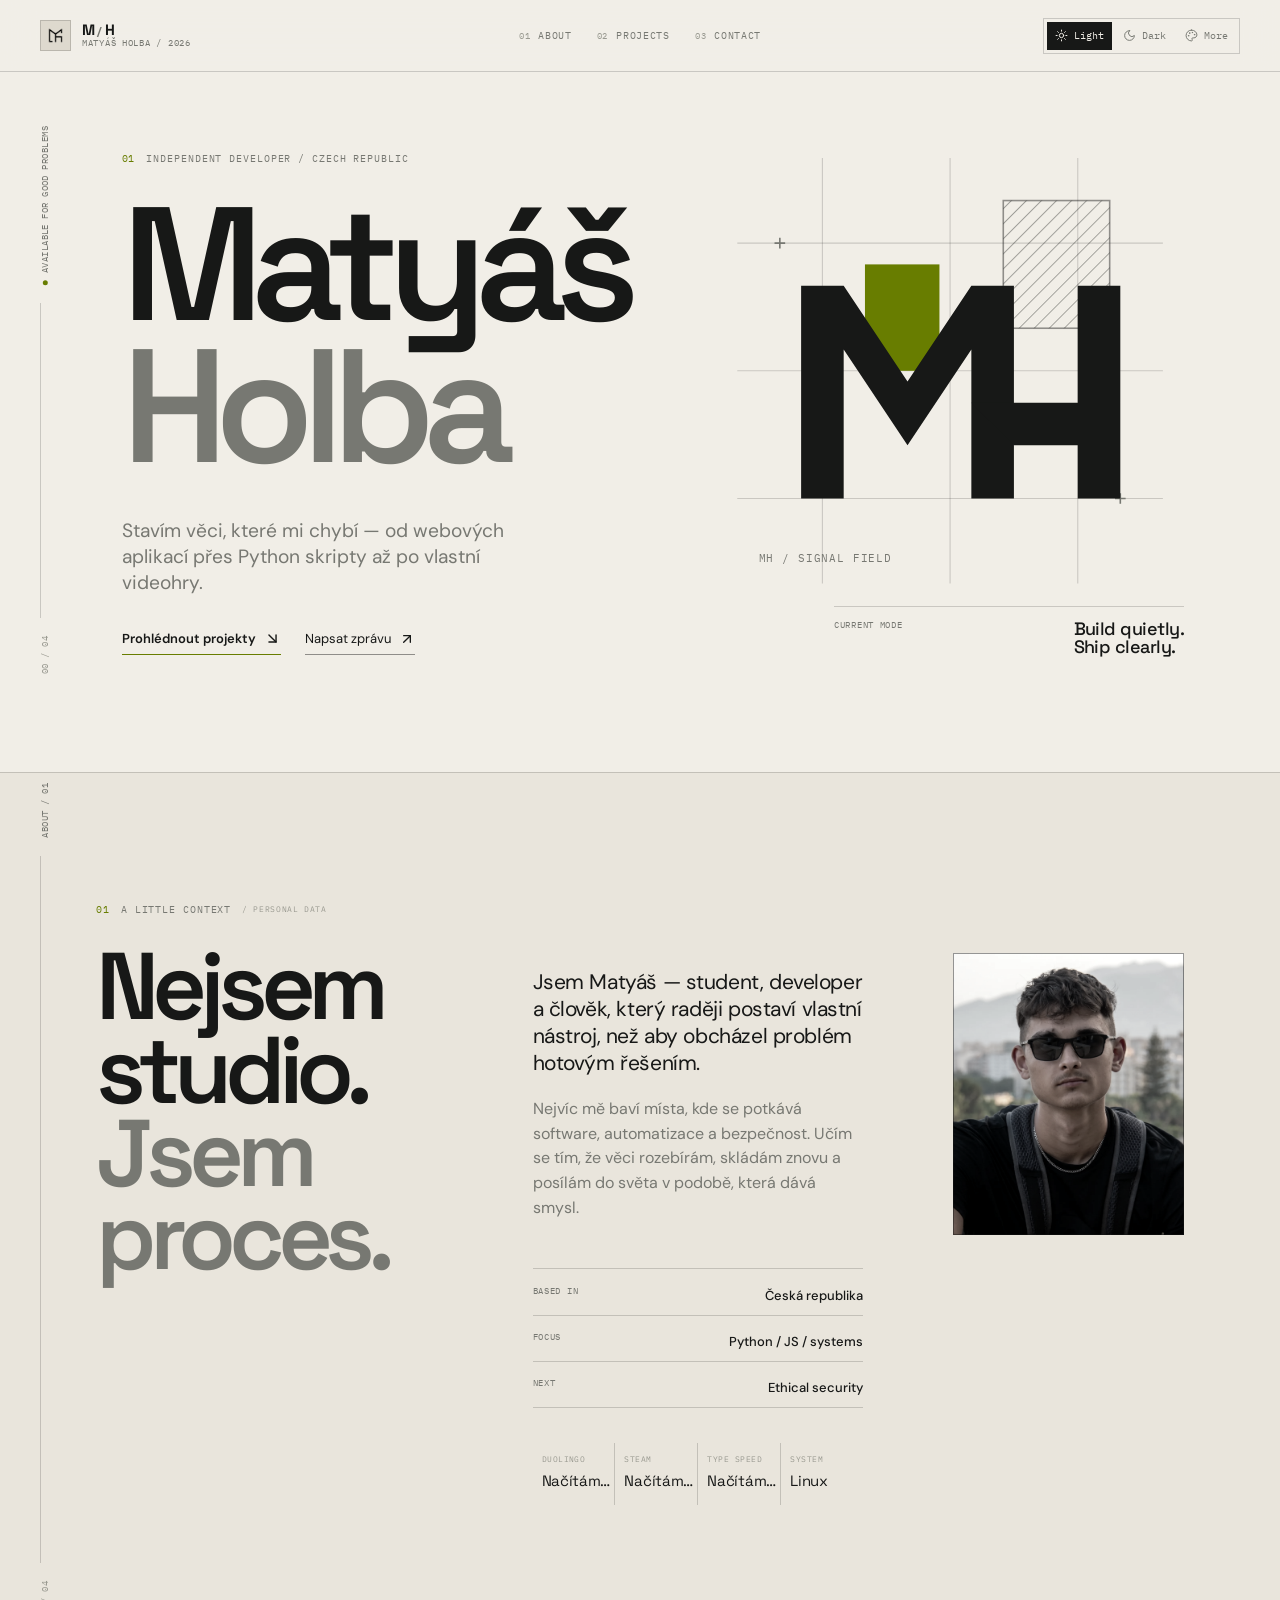
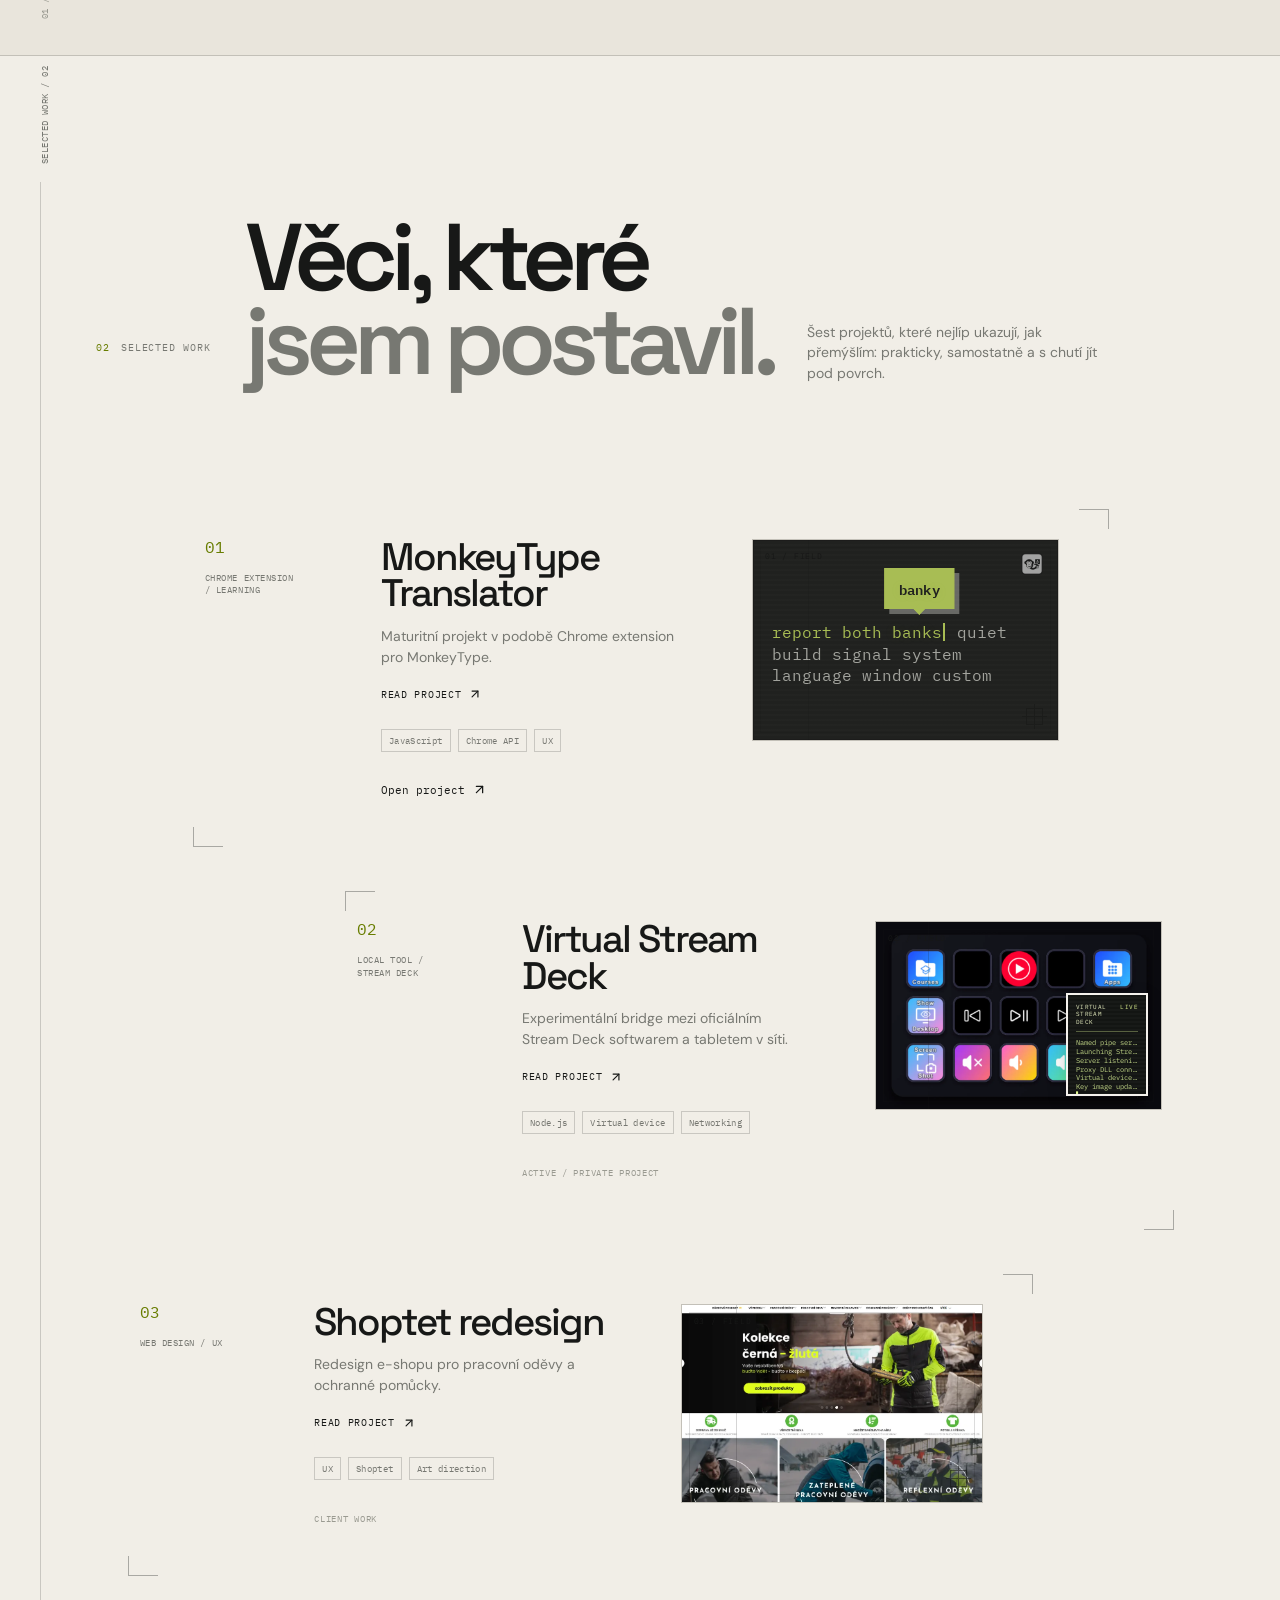
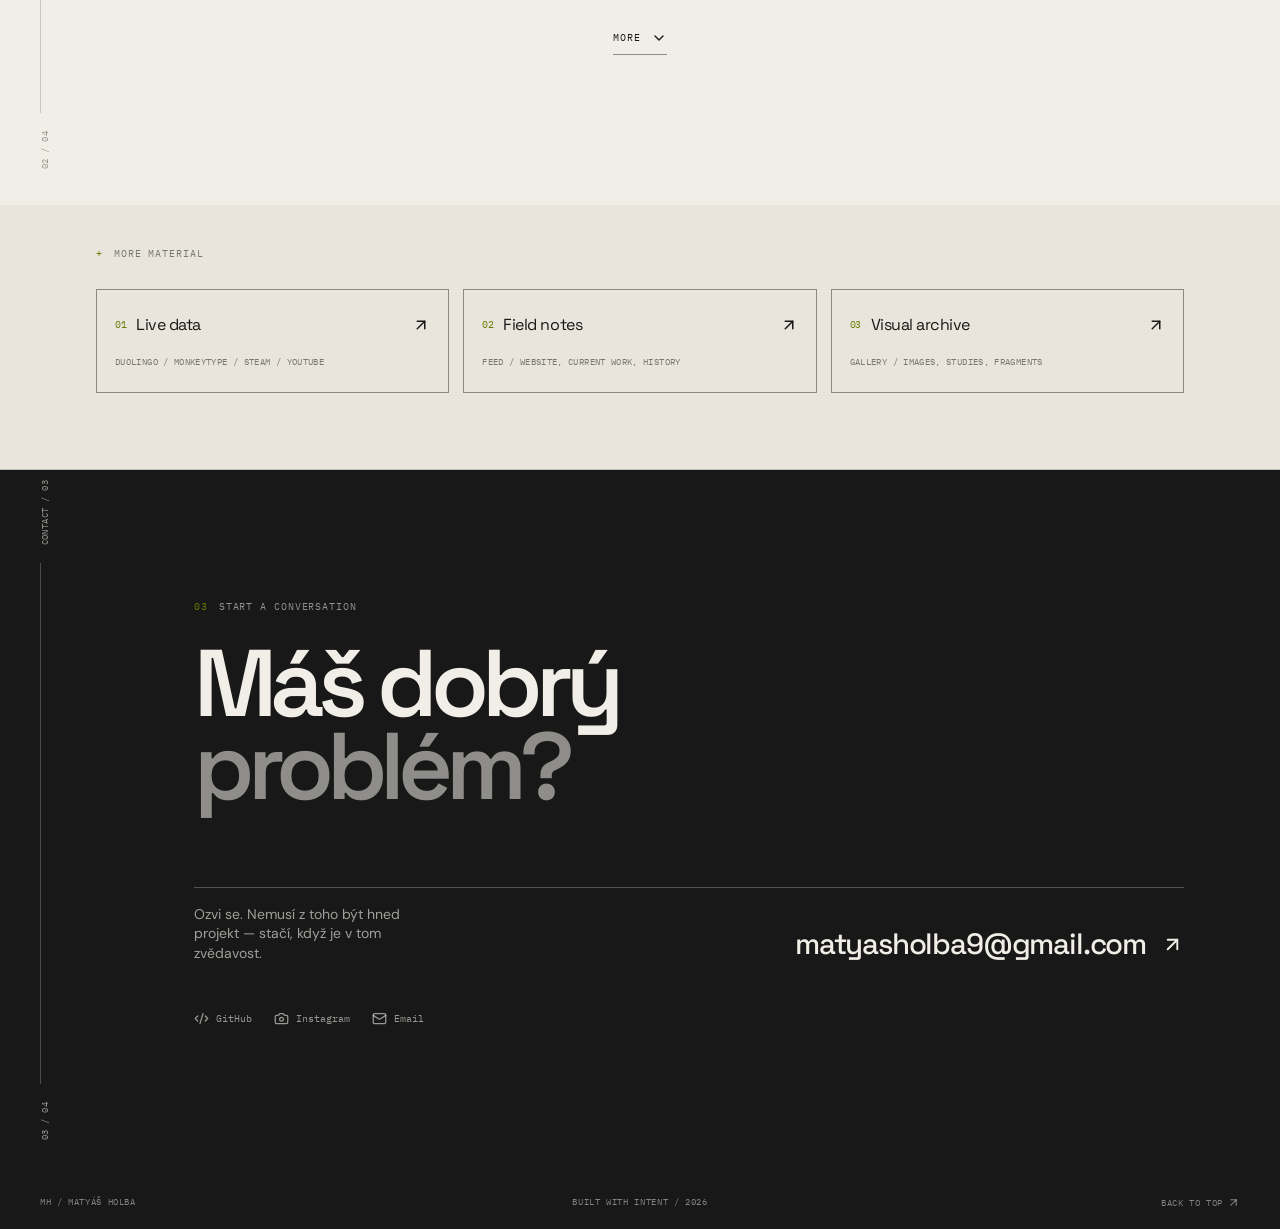
==== commit c59875d4: "fix: remove padding from Live Data so it touches the left edge, fix pergamen lines by changing shado" ====
--- a/index.html
+++ b/index.html
@@ -6,8 +6,8 @@
     <meta name="theme-color" content="#f1eee7" />
     <meta name="description" content="Matyáš Holba — independent developer building useful tools, extensions and systems." />
     <title>Matyáš Holba — Signal Portfolio</title>
-    <script type="module" crossorigin src="./assets/index-Dbmz9MfP.js"></script>
-    <link rel="stylesheet" crossorigin href="./assets/index-DD-Ank9O.css">
+    <script type="module" crossorigin src="./assets/index-CUG1RRPw.js"></script>
+    <link rel="stylesheet" crossorigin href="./assets/index-Drkbw3Xr.css">
   </head>
   <body>
     <div id="root"></div>
--- a/assets/index-Drkbw3Xr.css
+++ b/assets/index-Drkbw3Xr.css
@@ -0,0 +1 @@
+@import"https://fonts.googleapis.com/css2?family=DM+Sans:wght@400;500;600&family=IBM+Plex+Mono:wght@400;500&family=Space+Grotesk:wght@400;500;600;700&display=swap";#pergamen-overlay{position:fixed;inset:0;z-index:100;background:#111210a3;opacity:0;pointer-events:none;transition:opacity .52s ease}#pergamen-overlay.on{opacity:1}#pergamen-scroller{position:fixed;inset:0;z-index:102;overflow-y:auto;overflow-x:hidden;scrollbar-width:none;pointer-events:none}#pergamen-scroller::-webkit-scrollbar{display:none}#pergamen-scroller.on{pointer-events:auto}#pergamen-dummy{width:100%;min-height:100vh}#pergamen-scene{display:none;position:absolute;top:0;left:0;width:100%;height:100%;perspective:4000px;pointer-events:none}#pergamen-scene.show{display:block}#pergamen-scrollWrap{position:absolute;top:0;left:50%;transform:translate(-50%);width:92%;max-width:800px;transform-style:preserve-3d;pointer-events:auto}@media (min-width: 768px){#pergamen-scrollWrap{width:740px;transform:translate(-50%) rotateY(-10deg) rotateX(3deg)}}.sl{position:absolute;left:0;top:0;width:100%;height:4px;transform-style:preserve-3d}.sl-f{position:absolute;inset:0;background:#d6d5cf;overflow:hidden;backface-visibility:hidden;box-shadow:0 1px #d6d5cf}.sl-b{position:absolute;inset:0;background:#e0e0e0;transform:rotateX(180deg) translateZ(.5px);backface-visibility:hidden;box-shadow:0 1px #e0e0e0}.sl-t{position:absolute;left:0;width:100%;padding:0 24px;color:#20211f}@media (min-width: 768px){.sl-t{padding:0 80px}}#pergamen-src{display:none}@layer components;/*! tailwindcss v4.1.14 | MIT License | https://tailwindcss.com */@layer properties{@supports (((-webkit-hyphens:none)) and (not (margin-trim:inline))) or ((-moz-orient:inline) and (not (color:rgb(from red r g b)))){*,:before,:after,::backdrop{--tw-translate-x:0;--tw-translate-y:0;--tw-translate-z:0;--tw-rotate-x:initial;--tw-rotate-y:initial;--tw-rotate-z:initial;--tw-skew-x:initial;--tw-skew-y:initial;--tw-border-style:solid;--tw-gradient-position:initial;--tw-gradient-from:#0000;--tw-gradient-via:#0000;--tw-gradient-to:#0000;--tw-gradient-stops:initial;--tw-gradient-via-stops:initial;--tw-gradient-from-position:0%;--tw-gradient-via-position:50%;--tw-gradient-to-position:100%;--tw-leading:initial;--tw-font-weight:initial;--tw-tracking:initial;--tw-ordinal:initial;--tw-slashed-zero:initial;--tw-numeric-figure:initial;--tw-numeric-spacing:initial;--tw-numeric-fraction:initial;--tw-shadow:0 0 #0000;--tw-shadow-color:initial;--tw-shadow-alpha:100%;--tw-inset-shadow:0 0 #0000;--tw-inset-shadow-color:initial;--tw-inset-shadow-alpha:100%;--tw-ring-color:initial;--tw-ring-shadow:0 0 #0000;--tw-inset-ring-color:initial;--tw-inset-ring-shadow:0 0 #0000;--tw-ring-inset:initial;--tw-ring-offset-width:0px;--tw-ring-offset-color:#fff;--tw-ring-offset-shadow:0 0 #0000;--tw-outline-style:solid;--tw-backdrop-blur:initial;--tw-backdrop-brightness:initial;--tw-backdrop-contrast:initial;--tw-backdrop-grayscale:initial;--tw-backdrop-hue-rotate:initial;--tw-backdrop-invert:initial;--tw-backdrop-opacity:initial;--tw-backdrop-saturate:initial;--tw-backdrop-sepia:initial;--tw-duration:initial;--tw-ease:initial;--tw-content:"";--tw-animation-delay:0s;--tw-animation-direction:normal;--tw-animation-duration:initial;--tw-animation-fill-mode:none;--tw-animation-iteration-count:1;--tw-enter-blur:0;--tw-enter-opacity:1;--tw-enter-rotate:0;--tw-enter-scale:1;--tw-enter-translate-x:0;--tw-enter-translate-y:0;--tw-exit-blur:0;--tw-exit-opacity:1;--tw-exit-rotate:0;--tw-exit-scale:1;--tw-exit-translate-x:0;--tw-exit-translate-y:0}}}@layer theme{:root,:host{--font-sans:ui-sans-serif,system-ui,sans-serif,"Apple Color Emoji","Segoe UI Emoji","Segoe UI Symbol","Noto Color Emoji";--font-mono:ui-monospace,SFMono-Regular,Menlo,Monaco,Consolas,"Liberation Mono","Courier New",monospace;--color-red-100:oklch(93.6% .032 17.717);--color-red-500:oklch(63.7% .237 25.331);--color-blue-600:oklch(54.6% .245 262.881);--color-blue-700:oklch(48.8% .243 264.376);--color-slate-50:oklch(98.4% .003 247.858);--color-slate-100:oklch(96.8% .007 247.896);--color-slate-600:oklch(44.6% .043 257.281);--color-slate-700:oklch(37.2% .044 257.287);--color-slate-900:oklch(20.8% .042 265.755);--color-black:#000;--color-white:#fff;--spacing:.25rem;--container-sm:24rem;--container-lg:32rem;--container-2xl:42rem;--text-xs:.75rem;--text-xs--line-height:calc(1/.75);--text-sm:.875rem;--text-sm--line-height:calc(1.25/.875);--text-base:1rem;--text-base--line-height: 1.5 ;--text-lg:1.125rem;--text-lg--line-height:calc(1.75/1.125);--text-xl:1.25rem;--text-xl--line-height:calc(1.75/1.25);--text-4xl:2.25rem;--text-4xl--line-height:calc(2.5/2.25);--font-weight-normal:400;--font-weight-medium:500;--font-weight-semibold:600;--font-weight-bold:700;--tracking-tight:-.025em;--tracking-widest:.1em;--leading-snug:1.375;--leading-normal:1.5;--leading-relaxed:1.625;--radius-xs:.125rem;--radius-sm:.25rem;--radius-md:.375rem;--radius-lg:.5rem;--radius-xl:.75rem;--ease-out:cubic-bezier(0,0,.2,1);--ease-in-out:cubic-bezier(.4,0,.2,1);--animate-spin:spin 1s linear infinite;--animate-pulse:pulse 2s cubic-bezier(.4,0,.6,1)infinite;--blur-sm:8px;--blur-2xl:40px;--aspect-video:16/9;--default-transition-duration:.15s;--default-transition-timing-function:cubic-bezier(.4,0,.2,1);--default-font-family:var(--font-sans);--default-mono-font-family:var(--font-mono)}}@layer base{*,:after,:before,::backdrop{box-sizing:border-box;border:0 solid;margin:0;padding:0}::file-selector-button{box-sizing:border-box;border:0 solid;margin:0;padding:0}html,:host{-webkit-text-size-adjust:100%;tab-size:4;line-height:1.5;font-family:var(--default-font-family,ui-sans-serif,system-ui,sans-serif,"Apple Color Emoji","Segoe UI Emoji","Segoe UI Symbol","Noto Color Emoji");font-feature-settings:var(--default-font-feature-settings,normal);font-variation-settings:var(--default-font-variation-settings,normal);-webkit-tap-highlight-color:transparent}hr{height:0;color:inherit;border-top-width:1px}abbr:where([title]){-webkit-text-decoration:underline dotted;text-decoration:underline dotted}h1,h2,h3,h4,h5,h6{font-size:inherit;font-weight:inherit}a{color:inherit;-webkit-text-decoration:inherit;text-decoration:inherit}b,strong{font-weight:bolder}code,kbd,samp,pre{font-family:var(--default-mono-font-family,ui-monospace,SFMono-Regular,Menlo,Monaco,Consolas,"Liberation Mono","Courier New",monospace);font-feature-settings:var(--default-mono-font-feature-settings,normal);font-variation-settings:var(--default-mono-font-variation-settings,normal);font-size:1em}small{font-size:80%}sub,sup{vertical-align:baseline;font-size:75%;line-height:0;position:relative}sub{bottom:-.25em}sup{top:-.5em}table{text-indent:0;border-color:inherit;border-collapse:collapse}:-moz-focusring{outline:auto}progress{vertical-align:baseline}summary{display:list-item}ol,ul,menu{list-style:none}img,svg,video,canvas,audio,iframe,embed,object{vertical-align:middle;display:block}img,video{max-width:100%;height:auto}button,input,select,optgroup,textarea{font:inherit;font-feature-settings:inherit;font-variation-settings:inherit;letter-spacing:inherit;color:inherit;opacity:1;background-color:#0000;border-radius:0}::file-selector-button{font:inherit;font-feature-settings:inherit;font-variation-settings:inherit;letter-spacing:inherit;color:inherit;opacity:1;background-color:#0000;border-radius:0}:where(select:is([multiple],[size])) optgroup{font-weight:bolder}:where(select:is([multiple],[size])) optgroup option{padding-inline-start:20px}::file-selector-button{margin-inline-end:4px}::placeholder{opacity:1}@supports (not ((-webkit-appearance:-apple-pay-button))) or (contain-intrinsic-size:1px){::placeholder{color:currentColor}@supports (color:color-mix(in lab,red,red)){::placeholder{color:color-mix(in oklab,currentcolor 50%,transparent)}}}textarea{resize:vertical}::-webkit-search-decoration{-webkit-appearance:none}::-webkit-date-and-time-value{min-height:1lh;text-align:inherit}::-webkit-datetime-edit{display:inline-flex}::-webkit-datetime-edit-fields-wrapper{padding:0}::-webkit-datetime-edit{padding-block:0}::-webkit-datetime-edit-year-field{padding-block:0}::-webkit-datetime-edit-month-field{padding-block:0}::-webkit-datetime-edit-day-field{padding-block:0}::-webkit-datetime-edit-hour-field{padding-block:0}::-webkit-datetime-edit-minute-field{padding-block:0}::-webkit-datetime-edit-second-field{padding-block:0}::-webkit-datetime-edit-millisecond-field{padding-block:0}::-webkit-datetime-edit-meridiem-field{padding-block:0}::-webkit-calendar-picker-indicator{line-height:1}:-moz-ui-invalid{box-shadow:none}button,input:where([type=button],[type=reset],[type=submit]){appearance:button}::file-selector-button{appearance:button}::-webkit-inner-spin-button{height:auto}::-webkit-outer-spin-button{height:auto}[hidden]:where(:not([hidden=until-found])){display:none!important}}@layer utilities{.\@container\/card-header{container:card-header/inline-size}.\@container\/field-group{container:field-group/inline-size}.pointer-events-none{pointer-events:none}.invisible{visibility:hidden}.sr-only{clip-path:inset(50%);white-space:nowrap;border-width:0;width:1px;height:1px;margin:-1px;padding:0;position:absolute;overflow:hidden}.absolute{position:absolute}.fixed{position:fixed}.relative{position:relative}.static{position:static}.inset-0{inset:calc(var(--spacing)*0)}.inset-x-0{inset-inline:calc(var(--spacing)*0)}.inset-y-0{inset-block:calc(var(--spacing)*0)}.-top-12{top:calc(var(--spacing)*-12)}.top-0{top:calc(var(--spacing)*0)}.top-1\.5{top:calc(var(--spacing)*1.5)}.top-1\/2{top:50%}.top-3\.5{top:calc(var(--spacing)*3.5)}.top-4{top:calc(var(--spacing)*4)}.top-\[1px\]{top:1px}.top-\[50\%\]{top:50%}.top-\[60\%\]{top:60%}.top-full{top:100%}.-right-12{right:calc(var(--spacing)*-12)}.right-0{right:calc(var(--spacing)*0)}.right-1{right:calc(var(--spacing)*1)}.right-2{right:calc(var(--spacing)*2)}.right-3{right:calc(var(--spacing)*3)}.right-4{right:calc(var(--spacing)*4)}.-bottom-12{bottom:calc(var(--spacing)*-12)}.bottom-0{bottom:calc(var(--spacing)*0)}.-left-12{left:calc(var(--spacing)*-12)}.left-0{left:calc(var(--spacing)*0)}.left-1\/2{left:50%}.left-2{left:calc(var(--spacing)*2)}.left-\[50\%\]{left:50%}.isolate{isolation:isolate}.z-10{z-index:10}.z-20{z-index:20}.z-50{z-index:50}.z-\[1\]{z-index:1}.order-first{order:-9999}.order-last{order:9999}.col-start-2{grid-column-start:2}.row-span-2{grid-row:span 2/span 2}.row-start-1{grid-row-start:1}.container{width:100%}@media (min-width:40rem){.container{max-width:40rem}}@media (min-width:48rem){.container{max-width:48rem}}@media (min-width:64rem){.container{max-width:64rem}}@media (min-width:80rem){.container{max-width:80rem}}@media (min-width:96rem){.container{max-width:96rem}}.\!m-0{margin:calc(var(--spacing)*0)!important}.-mx-1{margin-inline:calc(var(--spacing)*-1)}.mx-2{margin-inline:calc(var(--spacing)*2)}.mx-3\.5{margin-inline:calc(var(--spacing)*3.5)}.mx-4{margin-inline:calc(var(--spacing)*4)}.mx-auto{margin-inline:auto}.-my-2{margin-block:calc(var(--spacing)*-2)}.my-0{margin-block:calc(var(--spacing)*0)}.my-0\.5{margin-block:calc(var(--spacing)*.5)}.my-1{margin-block:calc(var(--spacing)*1)}.-mt-4{margin-top:calc(var(--spacing)*-4)}.mt-1\.5{margin-top:calc(var(--spacing)*1.5)}.mt-2{margin-top:calc(var(--spacing)*2)}.mt-4{margin-top:calc(var(--spacing)*4)}.mt-auto{margin-top:auto}.mr-2{margin-right:calc(var(--spacing)*2)}.mb-2{margin-bottom:calc(var(--spacing)*2)}.mb-3{margin-bottom:calc(var(--spacing)*3)}.mb-4{margin-bottom:calc(var(--spacing)*4)}.mb-6{margin-bottom:calc(var(--spacing)*6)}.mb-8{margin-bottom:calc(var(--spacing)*8)}.-ml-4{margin-left:calc(var(--spacing)*-4)}.ml-1{margin-left:calc(var(--spacing)*1)}.ml-4{margin-left:calc(var(--spacing)*4)}.ml-auto{margin-left:auto}.line-clamp-1{-webkit-line-clamp:1;-webkit-box-orient:vertical;display:-webkit-box;overflow:hidden}.line-clamp-2{-webkit-line-clamp:2;-webkit-box-orient:vertical;display:-webkit-box;overflow:hidden}.block{display:block}.flex{display:flex}.grid{display:grid}.hidden{display:none}.inline-flex{display:inline-flex}.table{display:table}.table-caption{display:table-caption}.table-cell{display:table-cell}.table-row{display:table-row}.field-sizing-content{field-sizing:content}.aspect-square{aspect-ratio:1}.aspect-video{aspect-ratio:var(--aspect-video)}.size-\(--cell-size\){width:var(--cell-size);height:var(--cell-size)}.size-2{width:calc(var(--spacing)*2);height:calc(var(--spacing)*2)}.size-2\.5{width:calc(var(--spacing)*2.5);height:calc(var(--spacing)*2.5)}.size-3{width:calc(var(--spacing)*3);height:calc(var(--spacing)*3)}.size-3\.5{width:calc(var(--spacing)*3.5);height:calc(var(--spacing)*3.5)}.size-4{width:calc(var(--spacing)*4);height:calc(var(--spacing)*4)}.size-6{width:calc(var(--spacing)*6);height:calc(var(--spacing)*6)}.size-7{width:calc(var(--spacing)*7);height:calc(var(--spacing)*7)}.size-8{width:calc(var(--spacing)*8);height:calc(var(--spacing)*8)}.size-9{width:calc(var(--spacing)*9);height:calc(var(--spacing)*9)}.size-10{width:calc(var(--spacing)*10);height:calc(var(--spacing)*10)}.size-auto{width:auto;height:auto}.size-full{width:100%;height:100%}.h-\(--cell-size\){height:var(--cell-size)}.h-1\.5{height:calc(var(--spacing)*1.5)}.h-2{height:calc(var(--spacing)*2)}.h-2\.5{height:calc(var(--spacing)*2.5)}.h-4{height:calc(var(--spacing)*4)}.h-5{height:calc(var(--spacing)*5)}.h-6{height:calc(var(--spacing)*6)}.h-7{height:calc(var(--spacing)*7)}.h-8{height:calc(var(--spacing)*8)}.h-9{height:calc(var(--spacing)*9)}.h-10{height:calc(var(--spacing)*10)}.h-12{height:calc(var(--spacing)*12)}.h-16{height:calc(var(--spacing)*16)}.h-\[1\.15rem\]{height:1.15rem}.h-\[500px\]{height:500px}.h-\[calc\(100\%-1px\)\]{height:calc(100% - 1px)}.h-\[var\(--radix-navigation-menu-viewport-height\)\]{height:var(--radix-navigation-menu-viewport-height)}.h-\[var\(--radix-select-trigger-height\)\]{height:var(--radix-select-trigger-height)}.h-auto{height:auto}.h-full{height:100%}.h-px{height:1px}.h-svh{height:100svh}.max-h-\(--radix-context-menu-content-available-height\){max-height:var(--radix-context-menu-content-available-height)}.max-h-\(--radix-dropdown-menu-content-available-height\){max-height:var(--radix-dropdown-menu-content-available-height)}.max-h-\(--radix-select-content-available-height\){max-height:var(--radix-select-content-available-height)}.max-h-\[300px\]{max-height:300px}.min-h-0{min-height:calc(var(--spacing)*0)}.min-h-4{min-height:calc(var(--spacing)*4)}.min-h-16{min-height:calc(var(--spacing)*16)}.min-h-screen{min-height:100vh}.min-h-svh{min-height:100svh}.w-\(--cell-size\){width:var(--cell-size)}.w-\(--sidebar-width\){width:var(--sidebar-width)}.w-0{width:calc(var(--spacing)*0)}.w-1{width:calc(var(--spacing)*1)}.w-2{width:calc(var(--spacing)*2)}.w-2\.5{width:calc(var(--spacing)*2.5)}.w-3{width:calc(var(--spacing)*3)}.w-3\/4{width:75%}.w-4{width:calc(var(--spacing)*4)}.w-5{width:calc(var(--spacing)*5)}.w-8{width:calc(var(--spacing)*8)}.w-9{width:calc(var(--spacing)*9)}.w-10{width:calc(var(--spacing)*10)}.w-16{width:calc(var(--spacing)*16)}.w-64{width:calc(var(--spacing)*64)}.w-72{width:calc(var(--spacing)*72)}.w-\[100px\]{width:100px}.w-\[400px\]{width:400px}.w-auto{width:auto}.w-fit{width:fit-content}.w-full{width:100%}.w-max{width:max-content}.w-px{width:1px}.max-w-\(--skeleton-width\){max-width:var(--skeleton-width)}.max-w-2xl{max-width:var(--container-2xl)}.max-w-\[calc\(100\%-2rem\)\]{max-width:calc(100% - 2rem)}.max-w-lg{max-width:var(--container-lg)}.max-w-max{max-width:max-content}.max-w-sm{max-width:var(--container-sm)}.min-w-\(--cell-size\){min-width:var(--cell-size)}.min-w-0{min-width:calc(var(--spacing)*0)}.min-w-5{min-width:calc(var(--spacing)*5)}.min-w-8{min-width:calc(var(--spacing)*8)}.min-w-9{min-width:calc(var(--spacing)*9)}.min-w-10{min-width:calc(var(--spacing)*10)}.min-w-\[8rem\]{min-width:8rem}.min-w-\[12rem\]{min-width:12rem}.min-w-\[var\(--radix-select-trigger-width\)\]{min-width:var(--radix-select-trigger-width)}.flex-1{flex:1}.flex-shrink-0,.shrink-0{flex-shrink:0}.grow{flex-grow:1}.grow-0{flex-grow:0}.basis-full{flex-basis:100%}.caption-bottom{caption-side:bottom}.border-collapse{border-collapse:collapse}.origin-\(--radix-context-menu-content-transform-origin\){transform-origin:var(--radix-context-menu-content-transform-origin)}.origin-\(--radix-dropdown-menu-content-transform-origin\){transform-origin:var(--radix-dropdown-menu-content-transform-origin)}.origin-\(--radix-hover-card-content-transform-origin\){transform-origin:var(--radix-hover-card-content-transform-origin)}.origin-\(--radix-menubar-content-transform-origin\){transform-origin:var(--radix-menubar-content-transform-origin)}.origin-\(--radix-popover-content-transform-origin\){transform-origin:var(--radix-popover-content-transform-origin)}.origin-\(--radix-select-content-transform-origin\){transform-origin:var(--radix-select-content-transform-origin)}.origin-\(--radix-tooltip-content-transform-origin\){transform-origin:var(--radix-tooltip-content-transform-origin)}.-translate-x-1\/2{--tw-translate-x: -50% ;translate:var(--tw-translate-x)var(--tw-translate-y)}.-translate-x-px{--tw-translate-x:-1px;translate:var(--tw-translate-x)var(--tw-translate-y)}.translate-x-\[-50\%\]{--tw-translate-x:-50%;translate:var(--tw-translate-x)var(--tw-translate-y)}.translate-x-px{--tw-translate-x:1px;translate:var(--tw-translate-x)var(--tw-translate-y)}.-translate-y-1\/2{--tw-translate-y: -50% ;translate:var(--tw-translate-x)var(--tw-translate-y)}.translate-y-0\.5{--tw-translate-y:calc(var(--spacing)*.5);translate:var(--tw-translate-x)var(--tw-translate-y)}.translate-y-\[-50\%\]{--tw-translate-y:-50%;translate:var(--tw-translate-x)var(--tw-translate-y)}.translate-y-\[calc\(-50\%_-_2px\)\]{--tw-translate-y: calc(-50% - 2px) ;translate:var(--tw-translate-x)var(--tw-translate-y)}.rotate-45{rotate:45deg}.rotate-90{rotate:90deg}.transform{transform:var(--tw-rotate-x,)var(--tw-rotate-y,)var(--tw-rotate-z,)var(--tw-skew-x,)var(--tw-skew-y,)}.animate-caret-blink{animation:1.25s ease-out infinite caret-blink}.animate-in{animation:enter var(--tw-animation-duration,var(--tw-duration,.15s))var(--tw-ease,ease)var(--tw-animation-delay,0s)var(--tw-animation-iteration-count,1)var(--tw-animation-direction,normal)var(--tw-animation-fill-mode,none)}.animate-pulse{animation:var(--animate-pulse)}.animate-spin{animation:var(--animate-spin)}.cursor-default{cursor:default}.cursor-pointer{cursor:pointer}.cursor-text{cursor:text}.touch-none{touch-action:none}.resize{resize:both}.resize-none{resize:none}.scroll-my-1{scroll-margin-block:calc(var(--spacing)*1)}.scroll-py-1{scroll-padding-block:calc(var(--spacing)*1)}.list-disc{list-style-type:disc}.list-none{list-style-type:none}.auto-rows-min{grid-auto-rows:min-content}.grid-cols-\[0_1fr\]{grid-template-columns:0 1fr}.grid-rows-\[auto_auto\]{grid-template-rows:auto auto}.flex-col{flex-direction:column}.flex-col-reverse{flex-direction:column-reverse}.flex-row{flex-direction:row}.flex-wrap{flex-wrap:wrap}.items-center{align-items:center}.items-end{align-items:flex-end}.items-start{align-items:flex-start}.items-stretch{align-items:stretch}.justify-between{justify-content:space-between}.justify-center{justify-content:center}.justify-start{justify-content:flex-start}.justify-items-start{justify-items:start}.gap-0{gap:calc(var(--spacing)*0)}.gap-0\.5{gap:calc(var(--spacing)*.5)}.gap-1{gap:calc(var(--spacing)*1)}.gap-1\.5{gap:calc(var(--spacing)*1.5)}.gap-2{gap:calc(var(--spacing)*2)}.gap-2\.5{gap:calc(var(--spacing)*2.5)}.gap-3{gap:calc(var(--spacing)*3)}.gap-4{gap:calc(var(--spacing)*4)}.gap-6{gap:calc(var(--spacing)*6)}.gap-7{gap:calc(var(--spacing)*7)}.gap-y-0\.5{row-gap:calc(var(--spacing)*.5)}.self-start{align-self:flex-start}.self-stretch{align-self:stretch}.justify-self-end{justify-self:flex-end}.overflow-auto{overflow:auto}.overflow-hidden{overflow:hidden}.overflow-x-auto{overflow-x:auto}.overflow-x-hidden{overflow-x:hidden}.overflow-y-auto{overflow-y:auto}.rounded{border-radius:.25rem}.rounded-\[2px\]{border-radius:2px}.rounded-\[4px\]{border-radius:4px}.rounded-\[10px\]{border-radius:10px}.rounded-\[20px\]{border-radius:20px}.rounded-\[calc\(var\(--radius\)-5px\)\]{border-radius:calc(var(--radius) - 5px)}.rounded-\[inherit\]{border-radius:inherit}.rounded-full{border-radius:3.40282e38px}.rounded-lg{border-radius:var(--radius-lg)}.rounded-md{border-radius:var(--radius-md)}.rounded-none{border-radius:0}.rounded-sm{border-radius:var(--radius-sm)}.rounded-xl{border-radius:var(--radius-xl)}.rounded-xs{border-radius:var(--radius-xs)}.rounded-l-md{border-top-left-radius:var(--radius-md);border-bottom-left-radius:var(--radius-md)}.rounded-tl-sm{border-top-left-radius:var(--radius-sm)}.rounded-r-md{border-top-right-radius:var(--radius-md);border-bottom-right-radius:var(--radius-md)}.border{border-style:var(--tw-border-style);border-width:1px}.border-0{border-style:var(--tw-border-style);border-width:0}.border-\[1\.5px\]{border-style:var(--tw-border-style);border-width:1.5px}.border-y{border-block-style:var(--tw-border-style);border-block-width:1px}.border-t{border-top-style:var(--tw-border-style);border-top-width:1px}.border-r{border-right-style:var(--tw-border-style);border-right-width:1px}.border-b{border-bottom-style:var(--tw-border-style);border-bottom-width:1px}.border-l{border-left-style:var(--tw-border-style);border-left-width:1px}.border-dashed{--tw-border-style:dashed;border-style:dashed}.border-\(--color-border\){border-color:var(--color-border)}.border-\[rgba\(0\,0\,0\,0\.08\)\]{border-color:#00000014}.border-transparent{border-color:#0000}.border-t-transparent{border-top-color:#0000}.border-l-transparent{border-left-color:#0000}.bg-\(--color-bg\){background-color:var(--color-bg)}.bg-\[\#1a1a19\]{background-color:#1a1a19}.bg-\[\#f8f8f7\]{background-color:#f8f8f7}.bg-black\/50{background-color:#00000080}@supports (color:color-mix(in lab,red,red)){.bg-black\/50{background-color:color-mix(in oklab,var(--color-black)50%,transparent)}}.bg-blue-600{background-color:var(--color-blue-600)}.bg-red-100{background-color:var(--color-red-100)}.bg-transparent{background-color:#0000}.bg-white{background-color:var(--color-white)}.bg-white\/80{background-color:#fffc}@supports (color:color-mix(in lab,red,red)){.bg-white\/80{background-color:color-mix(in oklab,var(--color-white)80%,transparent)}}.bg-gradient-to-br{--tw-gradient-position:to bottom right in oklab;background-image:linear-gradient(var(--tw-gradient-stops))}.from-slate-50{--tw-gradient-from:var(--color-slate-50);--tw-gradient-stops:var(--tw-gradient-via-stops,var(--tw-gradient-position),var(--tw-gradient-from)var(--tw-gradient-from-position),var(--tw-gradient-to)var(--tw-gradient-to-position))}.to-slate-100{--tw-gradient-to:var(--color-slate-100);--tw-gradient-stops:var(--tw-gradient-via-stops,var(--tw-gradient-position),var(--tw-gradient-from)var(--tw-gradient-from-position),var(--tw-gradient-to)var(--tw-gradient-to-position))}.fill-current{fill:currentColor}.p-0{padding:calc(var(--spacing)*0)}.p-1{padding:calc(var(--spacing)*1)}.p-2{padding:calc(var(--spacing)*2)}.p-3{padding:calc(var(--spacing)*3)}.p-4{padding:calc(var(--spacing)*4)}.p-5{padding:calc(var(--spacing)*5)}.p-6{padding:calc(var(--spacing)*6)}.p-8{padding:calc(var(--spacing)*8)}.p-\[3px\]{padding:3px}.p-px{padding:1px}.px-\(--cell-size\){padding-inline:var(--cell-size)}.px-1{padding-inline:calc(var(--spacing)*1)}.px-1\.5{padding-inline:calc(var(--spacing)*1.5)}.px-2{padding-inline:calc(var(--spacing)*2)}.px-2\.5{padding-inline:calc(var(--spacing)*2.5)}.px-3{padding-inline:calc(var(--spacing)*3)}.px-4{padding-inline:calc(var(--spacing)*4)}.px-5{padding-inline:calc(var(--spacing)*5)}.px-6{padding-inline:calc(var(--spacing)*6)}.py-0\.5{padding-block:calc(var(--spacing)*.5)}.py-1{padding-block:calc(var(--spacing)*1)}.py-1\.5{padding-block:calc(var(--spacing)*1.5)}.py-2{padding-block:calc(var(--spacing)*2)}.py-2\.5{padding-block:calc(var(--spacing)*2.5)}.py-3{padding-block:calc(var(--spacing)*3)}.py-4{padding-block:calc(var(--spacing)*4)}.py-5{padding-block:calc(var(--spacing)*5)}.py-6{padding-block:calc(var(--spacing)*6)}.pt-0{padding-top:calc(var(--spacing)*0)}.pt-3{padding-top:calc(var(--spacing)*3)}.pt-4{padding-top:calc(var(--spacing)*4)}.pt-8{padding-top:calc(var(--spacing)*8)}.pt-12{padding-top:calc(var(--spacing)*12)}.pr-1{padding-right:calc(var(--spacing)*1)}.pr-2{padding-right:calc(var(--spacing)*2)}.pr-2\.5{padding-right:calc(var(--spacing)*2.5)}.pr-3{padding-right:calc(var(--spacing)*3)}.pr-8{padding-right:calc(var(--spacing)*8)}.pb-3{padding-bottom:calc(var(--spacing)*3)}.pb-4{padding-bottom:calc(var(--spacing)*4)}.pb-8{padding-bottom:calc(var(--spacing)*8)}.pl-2{padding-left:calc(var(--spacing)*2)}.pl-3{padding-left:calc(var(--spacing)*3)}.pl-4{padding-left:calc(var(--spacing)*4)}.pl-8{padding-left:calc(var(--spacing)*8)}.text-center{text-align:center}.text-left{text-align:left}.align-middle{vertical-align:middle}.font-mono{font-family:var(--font-mono)}.font-sans{font-family:var(--font-sans)}.text-4xl{font-size:var(--text-4xl);line-height:var(--tw-leading,var(--text-4xl--line-height))}.text-base{font-size:var(--text-base);line-height:var(--tw-leading,var(--text-base--line-height))}.text-lg{font-size:var(--text-lg);line-height:var(--tw-leading,var(--text-lg--line-height))}.text-sm{font-size:var(--text-sm);line-height:var(--tw-leading,var(--text-sm--line-height))}.text-sm\/relaxed{font-size:var(--text-sm);line-height:var(--leading-relaxed)}.text-xl{font-size:var(--text-xl);line-height:var(--tw-leading,var(--text-xl--line-height))}.text-xs{font-size:var(--text-xs);line-height:var(--tw-leading,var(--text-xs--line-height))}.text-\[0\.8rem\]{font-size:.8rem}.leading-5{--tw-leading:calc(var(--spacing)*5);line-height:calc(var(--spacing)*5)}.leading-\[26px\]{--tw-leading:26px;line-height:26px}.leading-none{--tw-leading:1;line-height:1}.leading-normal{--tw-leading:var(--leading-normal);line-height:var(--leading-normal)}.leading-relaxed{--tw-leading:var(--leading-relaxed);line-height:var(--leading-relaxed)}.leading-snug{--tw-leading:var(--leading-snug);line-height:var(--leading-snug)}.font-bold{--tw-font-weight:var(--font-weight-bold);font-weight:var(--font-weight-bold)}.font-medium{--tw-font-weight:var(--font-weight-medium);font-weight:var(--font-weight-medium)}.font-normal{--tw-font-weight:var(--font-weight-normal);font-weight:var(--font-weight-normal)}.font-semibold{--tw-font-weight:var(--font-weight-semibold);font-weight:var(--font-weight-semibold)}.tracking-\[-0\.44px\]{--tw-tracking:-.44px;letter-spacing:-.44px}.tracking-\[-0\.154px\]{--tw-tracking:-.154px;letter-spacing:-.154px}.tracking-tight{--tw-tracking:var(--tracking-tight);letter-spacing:var(--tracking-tight)}.tracking-widest{--tw-tracking:var(--tracking-widest);letter-spacing:var(--tracking-widest)}.text-balance{text-wrap:balance}.break-words{overflow-wrap:break-word}.whitespace-break-spaces{white-space:break-spaces}.whitespace-nowrap{white-space:nowrap}.text-\[\#34322d\]{color:#34322d}.text-\[\#858481\]{color:#858481}.text-current{color:currentColor}.text-red-500{color:var(--color-red-500)}.text-slate-600{color:var(--color-slate-600)}.text-slate-700{color:var(--color-slate-700)}.text-slate-900{color:var(--color-slate-900)}.text-white{color:var(--color-white)}.tabular-nums{--tw-numeric-spacing:tabular-nums;font-variant-numeric:var(--tw-ordinal,)var(--tw-slashed-zero,)var(--tw-numeric-figure,)var(--tw-numeric-spacing,)var(--tw-numeric-fraction,)}.underline-offset-4{text-underline-offset:4px}.opacity-0{opacity:0}.opacity-50{opacity:.5}.opacity-70{opacity:.7}.shadow{--tw-shadow:0 1px 3px 0 var(--tw-shadow-color,#0000001a),0 1px 2px -1px var(--tw-shadow-color,#0000001a);box-shadow:var(--tw-inset-shadow),var(--tw-inset-ring-shadow),var(--tw-ring-offset-shadow),var(--tw-ring-shadow),var(--tw-shadow)}.shadow-\[0_0_0_1px_hsl\(var\(--sidebar-border\)\)\]{--tw-shadow:0 0 0 1px var(--tw-shadow-color,hsl(var(--sidebar-border)));box-shadow:var(--tw-inset-shadow),var(--tw-inset-ring-shadow),var(--tw-ring-offset-shadow),var(--tw-ring-shadow),var(--tw-shadow)}.shadow-\[0px_4px_11px_0px_rgba\(0\,0\,0\,0\.08\)\]{--tw-shadow:0px 4px 11px 0px var(--tw-shadow-color,#00000014);box-shadow:var(--tw-inset-shadow),var(--tw-inset-ring-shadow),var(--tw-ring-offset-shadow),var(--tw-ring-shadow),var(--tw-shadow)}.shadow-lg{--tw-shadow:0 10px 15px -3px var(--tw-shadow-color,#0000001a),0 4px 6px -4px var(--tw-shadow-color,#0000001a);box-shadow:var(--tw-inset-shadow),var(--tw-inset-ring-shadow),var(--tw-ring-offset-shadow),var(--tw-ring-shadow),var(--tw-shadow)}.shadow-md{--tw-shadow:0 4px 6px -1px var(--tw-shadow-color,#0000001a),0 2px 4px -2px var(--tw-shadow-color,#0000001a);box-shadow:var(--tw-inset-shadow),var(--tw-inset-ring-shadow),var(--tw-ring-offset-shadow),var(--tw-ring-shadow),var(--tw-shadow)}.shadow-none{--tw-shadow:0 0 #0000;box-shadow:var(--tw-inset-shadow),var(--tw-inset-ring-shadow),var(--tw-ring-offset-shadow),var(--tw-ring-shadow),var(--tw-shadow)}.shadow-sm{--tw-shadow:0 1px 3px 0 var(--tw-shadow-color,#0000001a),0 1px 2px -1px var(--tw-shadow-color,#0000001a);box-shadow:var(--tw-inset-shadow),var(--tw-inset-ring-shadow),var(--tw-ring-offset-shadow),var(--tw-ring-shadow),var(--tw-shadow)}.shadow-xl{--tw-shadow:0 20px 25px -5px var(--tw-shadow-color,#0000001a),0 8px 10px -6px var(--tw-shadow-color,#0000001a);box-shadow:var(--tw-inset-shadow),var(--tw-inset-ring-shadow),var(--tw-ring-offset-shadow),var(--tw-ring-shadow),var(--tw-shadow)}.shadow-xs{--tw-shadow:0 1px 2px 0 var(--tw-shadow-color,#0000000d);box-shadow:var(--tw-inset-shadow),var(--tw-inset-ring-shadow),var(--tw-ring-offset-shadow),var(--tw-ring-shadow),var(--tw-shadow)}.ring-0{--tw-ring-shadow:var(--tw-ring-inset,)0 0 0 calc(0px + var(--tw-ring-offset-width))var(--tw-ring-color,currentcolor);box-shadow:var(--tw-inset-shadow),var(--tw-inset-ring-shadow),var(--tw-ring-offset-shadow),var(--tw-ring-shadow),var(--tw-shadow)}.outline-hidden{--tw-outline-style:none;outline-style:none}@media (forced-colors:active){.outline-hidden{outline-offset:2px;outline:2px solid #0000}}.outline{outline-style:var(--tw-outline-style);outline-width:1px}.backdrop-blur-2xl{--tw-backdrop-blur:blur(var(--blur-2xl));-webkit-backdrop-filter:var(--tw-backdrop-blur,)var(--tw-backdrop-brightness,)var(--tw-backdrop-contrast,)var(--tw-backdrop-grayscale,)var(--tw-backdrop-hue-rotate,)var(--tw-backdrop-invert,)var(--tw-backdrop-opacity,)var(--tw-backdrop-saturate,)var(--tw-backdrop-sepia,);backdrop-filter:var(--tw-backdrop-blur,)var(--tw-backdrop-brightness,)var(--tw-backdrop-contrast,)var(--tw-backdrop-grayscale,)var(--tw-backdrop-hue-rotate,)var(--tw-backdrop-invert,)var(--tw-backdrop-opacity,)var(--tw-backdrop-saturate,)var(--tw-backdrop-sepia,)}.backdrop-blur-sm{--tw-backdrop-blur:blur(var(--blur-sm));-webkit-backdrop-filter:var(--tw-backdrop-blur,)var(--tw-backdrop-brightness,)var(--tw-backdrop-contrast,)var(--tw-backdrop-grayscale,)var(--tw-backdrop-hue-rotate,)var(--tw-backdrop-invert,)var(--tw-backdrop-opacity,)var(--tw-backdrop-saturate,)var(--tw-backdrop-sepia,);backdrop-filter:var(--tw-backdrop-blur,)var(--tw-backdrop-brightness,)var(--tw-backdrop-contrast,)var(--tw-backdrop-grayscale,)var(--tw-backdrop-hue-rotate,)var(--tw-backdrop-invert,)var(--tw-backdrop-opacity,)var(--tw-backdrop-saturate,)var(--tw-backdrop-sepia,)}.transition{transition-property:color,background-color,border-color,outline-color,text-decoration-color,fill,stroke,--tw-gradient-from,--tw-gradient-via,--tw-gradient-to,opacity,box-shadow,transform,translate,scale,rotate,filter,-webkit-backdrop-filter,backdrop-filter,display,content-visibility,overlay,pointer-events;transition-timing-function:var(--tw-ease,var(--default-transition-timing-function));transition-duration:var(--tw-duration,var(--default-transition-duration))}.transition-\[color\,box-shadow\]{transition-property:color,box-shadow;transition-timing-function:var(--tw-ease,var(--default-transition-timing-function));transition-duration:var(--tw-duration,var(--default-transition-duration))}.transition-\[left\,right\,width\]{transition-property:left,right,width;transition-timing-function:var(--tw-ease,var(--default-transition-timing-function));transition-duration:var(--tw-duration,var(--default-transition-duration))}.transition-\[margin\,opacity\]{transition-property:margin,opacity;transition-timing-function:var(--tw-ease,var(--default-transition-timing-function));transition-duration:var(--tw-duration,var(--default-transition-duration))}.transition-\[width\,height\,padding\]{transition-property:width,height,padding;transition-timing-function:var(--tw-ease,var(--default-transition-timing-function));transition-duration:var(--tw-duration,var(--default-transition-duration))}.transition-\[width\]{transition-property:width;transition-timing-function:var(--tw-ease,var(--default-transition-timing-function));transition-duration:var(--tw-duration,var(--default-transition-duration))}.transition-all{transition-property:all;transition-timing-function:var(--tw-ease,var(--default-transition-timing-function));transition-duration:var(--tw-duration,var(--default-transition-duration))}.transition-colors{transition-property:color,background-color,border-color,outline-color,text-decoration-color,fill,stroke,--tw-gradient-from,--tw-gradient-via,--tw-gradient-to;transition-timing-function:var(--tw-ease,var(--default-transition-timing-function));transition-duration:var(--tw-duration,var(--default-transition-duration))}.transition-opacity{transition-property:opacity;transition-timing-function:var(--tw-ease,var(--default-transition-timing-function));transition-duration:var(--tw-duration,var(--default-transition-duration))}.transition-shadow{transition-property:box-shadow;transition-timing-function:var(--tw-ease,var(--default-transition-timing-function));transition-duration:var(--tw-duration,var(--default-transition-duration))}.transition-transform{transition-property:transform,translate,scale,rotate;transition-timing-function:var(--tw-ease,var(--default-transition-timing-function));transition-duration:var(--tw-duration,var(--default-transition-duration))}.transition-none{transition-property:none}.duration-100{--tw-duration:.1s;transition-duration:.1s}.duration-200{--tw-duration:.2s;transition-duration:.2s}.duration-300{--tw-duration:.3s;transition-duration:.3s}.duration-1000{--tw-duration:1s;transition-duration:1s}.ease-in-out{--tw-ease:var(--ease-in-out);transition-timing-function:var(--ease-in-out)}.ease-linear{--tw-ease:linear;transition-timing-function:linear}.fade-in-0{--tw-enter-opacity:0}.outline-none{--tw-outline-style:none;outline-style:none}.select-none{-webkit-user-select:none;user-select:none}.zoom-in-95{--tw-enter-scale:.95}.\[--cell-size\:--spacing\(8\)\]{--cell-size:calc(var(--spacing)*8)}.group-focus-within\/menu-item\:opacity-100:is(:where(.group\/menu-item):focus-within *){opacity:1}@media (hover:hover){.group-hover\/menu-item\:opacity-100:is(:where(.group\/menu-item):hover *){opacity:1}}.group-has-data-\[sidebar\=menu-action\]\/menu-item\:pr-8:is(:where(.group\/menu-item):has([data-sidebar=menu-action]) *){padding-right:calc(var(--spacing)*8)}.group-has-\[\[data-orientation\=horizontal\]\]\/field\:text-balance:is(:where(.group\/field):has([data-orientation=horizontal]) *){text-wrap:balance}.group-has-\[\[data-slot\=item-description\]\]\/item\:translate-y-0\.5:is(:where(.group\/item):has([data-slot=item-description]) *){--tw-translate-y:calc(var(--spacing)*.5);translate:var(--tw-translate-x)var(--tw-translate-y)}.group-has-\[\[data-slot\=item-description\]\]\/item\:self-start:is(:where(.group\/item):has([data-slot=item-description]) *){align-self:flex-start}.group-has-\[\>input\]\/input-group\:pt-2\.5:is(:where(.group\/input-group):has(>input) *){padding-top:calc(var(--spacing)*2.5)}.group-has-\[\>input\]\/input-group\:pb-2\.5:is(:where(.group\/input-group):has(>input) *){padding-bottom:calc(var(--spacing)*2.5)}.group-data-\[collapsible\=icon\]\:-mt-8:is(:where(.group)[data-collapsible=icon] *){margin-top:calc(var(--spacing)*-8)}.group-data-\[collapsible\=icon\]\:hidden:is(:where(.group)[data-collapsible=icon] *){display:none}.group-data-\[collapsible\=icon\]\:size-8\!:is(:where(.group)[data-collapsible=icon] *){width:calc(var(--spacing)*8)!important;height:calc(var(--spacing)*8)!important}.group-data-\[collapsible\=icon\]\:w-\(--sidebar-width-icon\):is(:where(.group)[data-collapsible=icon] *){width:var(--sidebar-width-icon)}.group-data-\[collapsible\=icon\]\:w-\[calc\(var\(--sidebar-width-icon\)\+\(--spacing\(4\)\)\)\]:is(:where(.group)[data-collapsible=icon] *){width:calc(var(--sidebar-width-icon) + (calc(var(--spacing)*4)))}.group-data-\[collapsible\=icon\]\:w-\[calc\(var\(--sidebar-width-icon\)\+\(--spacing\(4\)\)\+2px\)\]:is(:where(.group)[data-collapsible=icon] *){width:calc(var(--sidebar-width-icon) + (calc(var(--spacing)*4)) + 2px)}.group-data-\[collapsible\=icon\]\:overflow-hidden:is(:where(.group)[data-collapsible=icon] *){overflow:hidden}.group-data-\[collapsible\=icon\]\:p-0\!:is(:where(.group)[data-collapsible=icon] *){padding:calc(var(--spacing)*0)!important}.group-data-\[collapsible\=icon\]\:p-2\!:is(:where(.group)[data-collapsible=icon] *){padding:calc(var(--spacing)*2)!important}.group-data-\[collapsible\=icon\]\:opacity-0:is(:where(.group)[data-collapsible=icon] *){opacity:0}.group-data-\[collapsible\=offcanvas\]\:right-\[calc\(var\(--sidebar-width\)\*-1\)\]:is(:where(.group)[data-collapsible=offcanvas] *){right:calc(var(--sidebar-width)*-1)}.group-data-\[collapsible\=offcanvas\]\:left-\[calc\(var\(--sidebar-width\)\*-1\)\]:is(:where(.group)[data-collapsible=offcanvas] *){left:calc(var(--sidebar-width)*-1)}.group-data-\[collapsible\=offcanvas\]\:w-0:is(:where(.group)[data-collapsible=offcanvas] *){width:calc(var(--spacing)*0)}.group-data-\[collapsible\=offcanvas\]\:translate-x-0:is(:where(.group)[data-collapsible=offcanvas] *){--tw-translate-x:calc(var(--spacing)*0);translate:var(--tw-translate-x)var(--tw-translate-y)}.group-data-\[disabled\=true\]\:pointer-events-none:is(:where(.group)[data-disabled=true] *){pointer-events:none}.group-data-\[disabled\=true\]\:opacity-50:is(:where(.group)[data-disabled=true] *),.group-data-\[disabled\=true\]\/field\:opacity-50:is(:where(.group\/field)[data-disabled=true] *),.group-data-\[disabled\=true\]\/input-group\:opacity-50:is(:where(.group\/input-group)[data-disabled=true] *){opacity:.5}.group-data-\[focused\=true\]\/day\:relative:is(:where(.group\/day)[data-focused=true] *){position:relative}.group-data-\[focused\=true\]\/day\:z-10:is(:where(.group\/day)[data-focused=true] *){z-index:10}.group-data-\[focused\=true\]\/day\:ring-\[3px\]:is(:where(.group\/day)[data-focused=true] *){--tw-ring-shadow:var(--tw-ring-inset,)0 0 0 calc(3px + var(--tw-ring-offset-width))var(--tw-ring-color,currentcolor);box-shadow:var(--tw-inset-shadow),var(--tw-inset-ring-shadow),var(--tw-ring-offset-shadow),var(--tw-ring-shadow),var(--tw-shadow)}.group-data-\[side\=left\]\:-right-4:is(:where(.group)[data-side=left] *){right:calc(var(--spacing)*-4)}.group-data-\[side\=left\]\:border-r:is(:where(.group)[data-side=left] *){border-right-style:var(--tw-border-style);border-right-width:1px}.group-data-\[side\=right\]\:left-0:is(:where(.group)[data-side=right] *){left:calc(var(--spacing)*0)}.group-data-\[side\=right\]\:rotate-180:is(:where(.group)[data-side=right] *){rotate:180deg}.group-data-\[side\=right\]\:border-l:is(:where(.group)[data-side=right] *){border-left-style:var(--tw-border-style);border-left-width:1px}.group-data-\[state\=open\]\:rotate-180:is(:where(.group)[data-state=open] *){rotate:180deg}.group-data-\[variant\=floating\]\:rounded-lg:is(:where(.group)[data-variant=floating] *){border-radius:var(--radius-lg)}.group-data-\[variant\=floating\]\:border:is(:where(.group)[data-variant=floating] *){border-style:var(--tw-border-style);border-width:1px}.group-data-\[variant\=floating\]\:shadow-sm:is(:where(.group)[data-variant=floating] *){--tw-shadow:0 1px 3px 0 var(--tw-shadow-color,#0000001a),0 1px 2px -1px var(--tw-shadow-color,#0000001a);box-shadow:var(--tw-inset-shadow),var(--tw-inset-ring-shadow),var(--tw-ring-offset-shadow),var(--tw-ring-shadow),var(--tw-shadow)}.group-data-\[variant\=outline\]\/field-group\:-mb-2:is(:where(.group\/field-group)[data-variant=outline] *){margin-bottom:calc(var(--spacing)*-2)}.group-data-\[vaul-drawer-direction\=bottom\]\/drawer-content\:block:is(:where(.group\/drawer-content)[data-vaul-drawer-direction=bottom] *){display:block}.group-data-\[vaul-drawer-direction\=bottom\]\/drawer-content\:text-center:is(:where(.group\/drawer-content)[data-vaul-drawer-direction=bottom] *),.group-data-\[vaul-drawer-direction\=top\]\/drawer-content\:text-center:is(:where(.group\/drawer-content)[data-vaul-drawer-direction=top] *){text-align:center}.group-data-\[viewport\=false\]\/navigation-menu\:top-full:is(:where(.group\/navigation-menu)[data-viewport=false] *){top:100%}.group-data-\[viewport\=false\]\/navigation-menu\:mt-1\.5:is(:where(.group\/navigation-menu)[data-viewport=false] *){margin-top:calc(var(--spacing)*1.5)}.group-data-\[viewport\=false\]\/navigation-menu\:overflow-hidden:is(:where(.group\/navigation-menu)[data-viewport=false] *){overflow:hidden}.group-data-\[viewport\=false\]\/navigation-menu\:rounded-md:is(:where(.group\/navigation-menu)[data-viewport=false] *){border-radius:var(--radius-md)}.group-data-\[viewport\=false\]\/navigation-menu\:border:is(:where(.group\/navigation-menu)[data-viewport=false] *){border-style:var(--tw-border-style);border-width:1px}.group-data-\[viewport\=false\]\/navigation-menu\:shadow:is(:where(.group\/navigation-menu)[data-viewport=false] *){--tw-shadow:0 1px 3px 0 var(--tw-shadow-color,#0000001a),0 1px 2px -1px var(--tw-shadow-color,#0000001a);box-shadow:var(--tw-inset-shadow),var(--tw-inset-ring-shadow),var(--tw-ring-offset-shadow),var(--tw-ring-shadow),var(--tw-shadow)}.group-data-\[viewport\=false\]\/navigation-menu\:duration-200:is(:where(.group\/navigation-menu)[data-viewport=false] *){--tw-duration:.2s;transition-duration:.2s}.peer-disabled\:cursor-not-allowed:is(:where(.peer):disabled~*){cursor:not-allowed}.peer-disabled\:opacity-50:is(:where(.peer):disabled~*){opacity:.5}.peer-data-\[size\=default\]\/menu-button\:top-1\.5:is(:where(.peer\/menu-button)[data-size=default]~*){top:calc(var(--spacing)*1.5)}.peer-data-\[size\=lg\]\/menu-button\:top-2\.5:is(:where(.peer\/menu-button)[data-size=lg]~*){top:calc(var(--spacing)*2.5)}.peer-data-\[size\=sm\]\/menu-button\:top-1:is(:where(.peer\/menu-button)[data-size=sm]~*){top:calc(var(--spacing)*1)}.file\:inline-flex::file-selector-button{display:inline-flex}.file\:h-7::file-selector-button{height:calc(var(--spacing)*7)}.file\:border-0::file-selector-button{border-style:var(--tw-border-style);border-width:0}.file\:bg-transparent::file-selector-button{background-color:#0000}.file\:text-sm::file-selector-button{font-size:var(--text-sm);line-height:var(--tw-leading,var(--text-sm--line-height))}.file\:font-medium::file-selector-button{--tw-font-weight:var(--font-weight-medium);font-weight:var(--font-weight-medium)}.after\:absolute:after{content:var(--tw-content);position:absolute}.after\:-inset-2:after{content:var(--tw-content);inset:calc(var(--spacing)*-2)}.after\:inset-y-0:after{content:var(--tw-content);inset-block:calc(var(--spacing)*0)}.after\:left-1\/2:after{content:var(--tw-content);left:50%}.after\:w-1:after{content:var(--tw-content);width:calc(var(--spacing)*1)}.after\:w-\[2px\]:after{content:var(--tw-content);width:2px}.after\:-translate-x-1\/2:after{content:var(--tw-content);--tw-translate-x: -50% ;translate:var(--tw-translate-x)var(--tw-translate-y)}.group-data-\[collapsible\=offcanvas\]\:after\:left-full:is(:where(.group)[data-collapsible=offcanvas] *):after{content:var(--tw-content);left:100%}.first\:rounded-l-md:first-child{border-top-left-radius:var(--radius-md);border-bottom-left-radius:var(--radius-md)}.first\:border-l:first-child{border-left-style:var(--tw-border-style);border-left-width:1px}.last\:mt-0:last-child{margin-top:calc(var(--spacing)*0)}.last\:rounded-r-md:last-child{border-top-right-radius:var(--radius-md);border-bottom-right-radius:var(--radius-md)}.last\:border-b-0:last-child{border-bottom-style:var(--tw-border-style);border-bottom-width:0}@media (hover:hover){.hover\:bg-\[\#1a1a19\]\/90:hover{background-color:#1a1a19e6}.hover\:bg-blue-700:hover{background-color:var(--color-blue-700)}.hover\:underline:hover{text-decoration-line:underline}.hover\:opacity-90:hover{opacity:.9}.hover\:opacity-100:hover{opacity:1}.hover\:shadow-\[0_0_0_1px_hsl\(var\(--sidebar-accent\)\)\]:hover{--tw-shadow:0 0 0 1px var(--tw-shadow-color,hsl(var(--sidebar-accent)));box-shadow:var(--tw-inset-shadow),var(--tw-inset-ring-shadow),var(--tw-ring-offset-shadow),var(--tw-ring-shadow),var(--tw-shadow)}.hover\:shadow-lg:hover{--tw-shadow:0 10px 15px -3px var(--tw-shadow-color,#0000001a),0 4px 6px -4px var(--tw-shadow-color,#0000001a);box-shadow:var(--tw-inset-shadow),var(--tw-inset-ring-shadow),var(--tw-ring-offset-shadow),var(--tw-ring-shadow),var(--tw-shadow)}.hover\:ring-4:hover{--tw-ring-shadow:var(--tw-ring-inset,)0 0 0 calc(4px + var(--tw-ring-offset-width))var(--tw-ring-color,currentcolor);box-shadow:var(--tw-inset-shadow),var(--tw-inset-ring-shadow),var(--tw-ring-offset-shadow),var(--tw-ring-shadow),var(--tw-shadow)}}.focus\:z-10:focus{z-index:10}.focus\:ring-2:focus{--tw-ring-shadow:var(--tw-ring-inset,)0 0 0 calc(2px + var(--tw-ring-offset-width))var(--tw-ring-color,currentcolor);box-shadow:var(--tw-inset-shadow),var(--tw-inset-ring-shadow),var(--tw-ring-offset-shadow),var(--tw-ring-shadow),var(--tw-shadow)}.focus\:ring-offset-2:focus{--tw-ring-offset-width:2px;--tw-ring-offset-shadow:var(--tw-ring-inset,)0 0 0 var(--tw-ring-offset-width)var(--tw-ring-offset-color)}.focus\:outline-hidden:focus{--tw-outline-style:none;outline-style:none}@media (forced-colors:active){.focus\:outline-hidden:focus{outline-offset:2px;outline:2px solid #0000}}.focus-visible\:z-10:focus-visible{z-index:10}.focus-visible\:ring-0:focus-visible{--tw-ring-shadow:var(--tw-ring-inset,)0 0 0 calc(0px + var(--tw-ring-offset-width))var(--tw-ring-color,currentcolor);box-shadow:var(--tw-inset-shadow),var(--tw-inset-ring-shadow),var(--tw-ring-offset-shadow),var(--tw-ring-shadow),var(--tw-shadow)}.focus-visible\:ring-1:focus-visible{--tw-ring-shadow:var(--tw-ring-inset,)0 0 0 calc(1px + var(--tw-ring-offset-width))var(--tw-ring-color,currentcolor);box-shadow:var(--tw-inset-shadow),var(--tw-inset-ring-shadow),var(--tw-ring-offset-shadow),var(--tw-ring-shadow),var(--tw-shadow)}.focus-visible\:ring-2:focus-visible{--tw-ring-shadow:var(--tw-ring-inset,)0 0 0 calc(2px + var(--tw-ring-offset-width))var(--tw-ring-color,currentcolor);box-shadow:var(--tw-inset-shadow),var(--tw-inset-ring-shadow),var(--tw-ring-offset-shadow),var(--tw-ring-shadow),var(--tw-shadow)}.focus-visible\:ring-4:focus-visible{--tw-ring-shadow:var(--tw-ring-inset,)0 0 0 calc(4px + var(--tw-ring-offset-width))var(--tw-ring-color,currentcolor);box-shadow:var(--tw-inset-shadow),var(--tw-inset-ring-shadow),var(--tw-ring-offset-shadow),var(--tw-ring-shadow),var(--tw-shadow)}.focus-visible\:ring-\[3px\]:focus-visible{--tw-ring-shadow:var(--tw-ring-inset,)0 0 0 calc(3px + var(--tw-ring-offset-width))var(--tw-ring-color,currentcolor);box-shadow:var(--tw-inset-shadow),var(--tw-inset-ring-shadow),var(--tw-ring-offset-shadow),var(--tw-ring-shadow),var(--tw-shadow)}.focus-visible\:ring-offset-1:focus-visible{--tw-ring-offset-width:1px;--tw-ring-offset-shadow:var(--tw-ring-inset,)0 0 0 var(--tw-ring-offset-width)var(--tw-ring-offset-color)}.focus-visible\:outline-hidden:focus-visible{--tw-outline-style:none;outline-style:none}@media (forced-colors:active){.focus-visible\:outline-hidden:focus-visible{outline-offset:2px;outline:2px solid #0000}}.focus-visible\:outline-1:focus-visible{outline-style:var(--tw-outline-style);outline-width:1px}.disabled\:pointer-events-none:disabled{pointer-events:none}.disabled\:cursor-not-allowed:disabled{cursor:not-allowed}.disabled\:opacity-50:disabled{opacity:.5}:where([data-side=left]) .in-data-\[side\=left\]\:cursor-w-resize{cursor:w-resize}:where([data-side=right]) .in-data-\[side\=right\]\:cursor-e-resize{cursor:e-resize}.has-focus\:ring-\[3px\]:has(:focus){--tw-ring-shadow:var(--tw-ring-inset,)0 0 0 calc(3px + var(--tw-ring-offset-width))var(--tw-ring-color,currentcolor);box-shadow:var(--tw-inset-shadow),var(--tw-inset-ring-shadow),var(--tw-ring-offset-shadow),var(--tw-ring-shadow),var(--tw-shadow)}.has-disabled\:opacity-50:has(:disabled){opacity:.5}.has-data-\[slot\=card-action\]\:grid-cols-\[1fr_auto\]:has([data-slot=card-action]){grid-template-columns:1fr auto}.has-\[\[data-slot\=input-group-control\]\:focus-visible\]\:ring-\[3px\]:has([data-slot=input-group-control]:focus-visible){--tw-ring-shadow:var(--tw-ring-inset,)0 0 0 calc(3px + var(--tw-ring-offset-width))var(--tw-ring-color,currentcolor);box-shadow:var(--tw-inset-shadow),var(--tw-inset-ring-shadow),var(--tw-ring-offset-shadow),var(--tw-ring-shadow),var(--tw-shadow)}.has-\[\>\[data-align\=block-end\]\]\:h-auto:has(>[data-align=block-end]){height:auto}.has-\[\>\[data-align\=block-end\]\]\:flex-col:has(>[data-align=block-end]){flex-direction:column}.has-\[\>\[data-align\=block-start\]\]\:h-auto:has(>[data-align=block-start]){height:auto}.has-\[\>\[data-align\=block-start\]\]\:flex-col:has(>[data-align=block-start]){flex-direction:column}.has-\[\>\[data-slot\=button-group\]\]\:gap-2:has(>[data-slot=button-group]){gap:calc(var(--spacing)*2)}.has-\[\>\[data-slot\=checkbox-group\]\]\:gap-3:has(>[data-slot=checkbox-group]){gap:calc(var(--spacing)*3)}.has-\[\>\[data-slot\=field-content\]\]\:items-start:has(>[data-slot=field-content]){align-items:flex-start}.has-\[\>\[data-slot\=field\]\]\:w-full:has(>[data-slot=field]){width:100%}.has-\[\>\[data-slot\=field\]\]\:flex-col:has(>[data-slot=field]){flex-direction:column}.has-\[\>\[data-slot\=field\]\]\:rounded-md:has(>[data-slot=field]){border-radius:var(--radius-md)}.has-\[\>\[data-slot\=field\]\]\:border:has(>[data-slot=field]){border-style:var(--tw-border-style);border-width:1px}.has-\[\>\[data-slot\=radio-group\]\]\:gap-3:has(>[data-slot=radio-group]){gap:calc(var(--spacing)*3)}.has-\[\>button\]\:mr-\[-0\.45rem\]:has(>button){margin-right:-.45rem}.has-\[\>button\]\:ml-\[-0\.45rem\]:has(>button){margin-left:-.45rem}.has-\[\>kbd\]\:mr-\[-0\.35rem\]:has(>kbd){margin-right:-.35rem}.has-\[\>kbd\]\:ml-\[-0\.35rem\]:has(>kbd){margin-left:-.35rem}.has-\[\>svg\]\:grid-cols-\[calc\(var\(--spacing\)\*4\)_1fr\]:has(>svg){grid-template-columns:calc(var(--spacing)*4)1fr}.has-\[\>svg\]\:gap-x-3:has(>svg){column-gap:calc(var(--spacing)*3)}.has-\[\>svg\]\:p-0:has(>svg){padding:calc(var(--spacing)*0)}.has-\[\>svg\]\:px-2:has(>svg){padding-inline:calc(var(--spacing)*2)}.has-\[\>svg\]\:px-2\.5:has(>svg){padding-inline:calc(var(--spacing)*2.5)}.has-\[\>svg\]\:px-3:has(>svg){padding-inline:calc(var(--spacing)*3)}.has-\[\>svg\]\:px-4:has(>svg){padding-inline:calc(var(--spacing)*4)}.has-\[\>textarea\]\:h-auto:has(>textarea){height:auto}.aria-disabled\:pointer-events-none[aria-disabled=true]{pointer-events:none}.aria-disabled\:opacity-50[aria-disabled=true]{opacity:.5}.data-\[active\=true\]\:z-10[data-active=true]{z-index:10}.data-\[active\=true\]\:font-medium[data-active=true]{--tw-font-weight:var(--font-weight-medium);font-weight:var(--font-weight-medium)}.data-\[active\=true\]\:ring-\[3px\][data-active=true]{--tw-ring-shadow:var(--tw-ring-inset,)0 0 0 calc(3px + var(--tw-ring-offset-width))var(--tw-ring-color,currentcolor);box-shadow:var(--tw-inset-shadow),var(--tw-inset-ring-shadow),var(--tw-ring-offset-shadow),var(--tw-ring-shadow),var(--tw-shadow)}.data-\[disabled\]\:pointer-events-none[data-disabled]{pointer-events:none}.data-\[disabled\]\:opacity-50[data-disabled]{opacity:.5}.data-\[disabled\=true\]\:pointer-events-none[data-disabled=true]{pointer-events:none}.data-\[disabled\=true\]\:opacity-50[data-disabled=true]{opacity:.5}.data-\[inset\]\:pl-8[data-inset]{padding-left:calc(var(--spacing)*8)}.data-\[motion\=from-end\]\:slide-in-from-right-52[data-motion=from-end]{--tw-enter-translate-x:calc(52*var(--spacing))}.data-\[motion\=from-start\]\:slide-in-from-left-52[data-motion=from-start]{--tw-enter-translate-x:calc(52*var(--spacing)*-1)}.data-\[motion\=to-end\]\:slide-out-to-right-52[data-motion=to-end]{--tw-exit-translate-x:calc(52*var(--spacing))}.data-\[motion\=to-start\]\:slide-out-to-left-52[data-motion=to-start]{--tw-exit-translate-x:calc(52*var(--spacing)*-1)}.data-\[motion\^\=from-\]\:animate-in[data-motion^=from-]{animation:enter var(--tw-animation-duration,var(--tw-duration,.15s))var(--tw-ease,ease)var(--tw-animation-delay,0s)var(--tw-animation-iteration-count,1)var(--tw-animation-direction,normal)var(--tw-animation-fill-mode,none)}.data-\[motion\^\=from-\]\:fade-in[data-motion^=from-]{--tw-enter-opacity:0}.data-\[motion\^\=to-\]\:animate-out[data-motion^=to-]{animation:exit var(--tw-animation-duration,var(--tw-duration,.15s))var(--tw-ease,ease)var(--tw-animation-delay,0s)var(--tw-animation-iteration-count,1)var(--tw-animation-direction,normal)var(--tw-animation-fill-mode,none)}.data-\[motion\^\=to-\]\:fade-out[data-motion^=to-]{--tw-exit-opacity:0}.data-\[orientation\=horizontal\]\:h-1\.5[data-orientation=horizontal]{height:calc(var(--spacing)*1.5)}.data-\[orientation\=horizontal\]\:h-full[data-orientation=horizontal]{height:100%}.data-\[orientation\=horizontal\]\:h-px[data-orientation=horizontal]{height:1px}.data-\[orientation\=horizontal\]\:w-full[data-orientation=horizontal]{width:100%}.data-\[orientation\=vertical\]\:h-auto[data-orientation=vertical]{height:auto}.data-\[orientation\=vertical\]\:h-full[data-orientation=vertical]{height:100%}.data-\[orientation\=vertical\]\:min-h-44[data-orientation=vertical]{min-height:calc(var(--spacing)*44)}.data-\[orientation\=vertical\]\:w-1\.5[data-orientation=vertical]{width:calc(var(--spacing)*1.5)}.data-\[orientation\=vertical\]\:w-auto[data-orientation=vertical]{width:auto}.data-\[orientation\=vertical\]\:w-full[data-orientation=vertical]{width:100%}.data-\[orientation\=vertical\]\:w-px[data-orientation=vertical]{width:1px}.data-\[orientation\=vertical\]\:flex-col[data-orientation=vertical]{flex-direction:column}.data-\[panel-group-direction\=vertical\]\:h-px[data-panel-group-direction=vertical]{height:1px}.data-\[panel-group-direction\=vertical\]\:w-full[data-panel-group-direction=vertical]{width:100%}.data-\[panel-group-direction\=vertical\]\:flex-col[data-panel-group-direction=vertical]{flex-direction:column}.data-\[panel-group-direction\=vertical\]\:after\:left-0[data-panel-group-direction=vertical]:after{content:var(--tw-content);left:calc(var(--spacing)*0)}.data-\[panel-group-direction\=vertical\]\:after\:h-1[data-panel-group-direction=vertical]:after{content:var(--tw-content);height:calc(var(--spacing)*1)}.data-\[panel-group-direction\=vertical\]\:after\:w-full[data-panel-group-direction=vertical]:after{content:var(--tw-content);width:100%}.data-\[panel-group-direction\=vertical\]\:after\:translate-x-0[data-panel-group-direction=vertical]:after{content:var(--tw-content);--tw-translate-x:calc(var(--spacing)*0);translate:var(--tw-translate-x)var(--tw-translate-y)}.data-\[panel-group-direction\=vertical\]\:after\:-translate-y-1\/2[data-panel-group-direction=vertical]:after{content:var(--tw-content);--tw-translate-y: -50% ;translate:var(--tw-translate-x)var(--tw-translate-y)}.data-\[range-end\=true\]\:rounded-md[data-range-end=true]{border-radius:var(--radius-md)}.data-\[range-end\=true\]\:rounded-r-md[data-range-end=true]{border-top-right-radius:var(--radius-md);border-bottom-right-radius:var(--radius-md)}.data-\[range-middle\=true\]\:rounded-none[data-range-middle=true]{border-radius:0}.data-\[range-start\=true\]\:rounded-md[data-range-start=true]{border-radius:var(--radius-md)}.data-\[range-start\=true\]\:rounded-l-md[data-range-start=true]{border-top-left-radius:var(--radius-md);border-bottom-left-radius:var(--radius-md)}.data-\[selected\=true\]\:rounded-none[data-selected=true]{border-radius:0}.data-\[side\=bottom\]\:translate-y-1[data-side=bottom]{--tw-translate-y:calc(var(--spacing)*1);translate:var(--tw-translate-x)var(--tw-translate-y)}.data-\[side\=bottom\]\:slide-in-from-top-2[data-side=bottom]{--tw-enter-translate-y:calc(2*var(--spacing)*-1)}.data-\[side\=left\]\:-translate-x-1[data-side=left]{--tw-translate-x:calc(var(--spacing)*-1);translate:var(--tw-translate-x)var(--tw-translate-y)}.data-\[side\=left\]\:slide-in-from-right-2[data-side=left]{--tw-enter-translate-x:calc(2*var(--spacing))}.data-\[side\=right\]\:translate-x-1[data-side=right]{--tw-translate-x:calc(var(--spacing)*1);translate:var(--tw-translate-x)var(--tw-translate-y)}.data-\[side\=right\]\:slide-in-from-left-2[data-side=right]{--tw-enter-translate-x:calc(2*var(--spacing)*-1)}.data-\[side\=top\]\:-translate-y-1[data-side=top]{--tw-translate-y:calc(var(--spacing)*-1);translate:var(--tw-translate-x)var(--tw-translate-y)}.data-\[side\=top\]\:slide-in-from-bottom-2[data-side=top]{--tw-enter-translate-y:calc(2*var(--spacing))}.data-\[size\=default\]\:h-9[data-size=default]{height:calc(var(--spacing)*9)}.data-\[size\=sm\]\:h-8[data-size=sm]{height:calc(var(--spacing)*8)}.data-\[slot\=checkbox-group\]\:gap-3[data-slot=checkbox-group]{gap:calc(var(--spacing)*3)}:is(.\*\*\:data-\[slot\=command-input-wrapper\]\:h-12 *)[data-slot=command-input-wrapper]{height:calc(var(--spacing)*12)}:is(.\*\*\:data-\[slot\=navigation-menu-link\]\:focus\:ring-0 *)[data-slot=navigation-menu-link]:focus{--tw-ring-shadow:var(--tw-ring-inset,)0 0 0 calc(0px + var(--tw-ring-offset-width))var(--tw-ring-color,currentcolor);box-shadow:var(--tw-inset-shadow),var(--tw-inset-ring-shadow),var(--tw-ring-offset-shadow),var(--tw-ring-shadow),var(--tw-shadow)}:is(.\*\*\:data-\[slot\=navigation-menu-link\]\:focus\:outline-none *)[data-slot=navigation-menu-link]:focus{--tw-outline-style:none;outline-style:none}:is(.\*\:data-\[slot\=select-value\]\:line-clamp-1>*)[data-slot=select-value]{-webkit-line-clamp:1;-webkit-box-orient:vertical;display:-webkit-box;overflow:hidden}:is(.\*\:data-\[slot\=select-value\]\:flex>*)[data-slot=select-value]{display:flex}:is(.\*\:data-\[slot\=select-value\]\:items-center>*)[data-slot=select-value]{align-items:center}:is(.\*\:data-\[slot\=select-value\]\:gap-2>*)[data-slot=select-value]{gap:calc(var(--spacing)*2)}.data-\[state\=active\]\:shadow-sm[data-state=active]{--tw-shadow:0 1px 3px 0 var(--tw-shadow-color,#0000001a),0 1px 2px -1px var(--tw-shadow-color,#0000001a);box-shadow:var(--tw-inset-shadow),var(--tw-inset-ring-shadow),var(--tw-ring-offset-shadow),var(--tw-ring-shadow),var(--tw-shadow)}.data-\[state\=checked\]\:translate-x-\[calc\(100\%-2px\)\][data-state=checked]{--tw-translate-x: calc(100% - 2px) ;translate:var(--tw-translate-x)var(--tw-translate-y)}.data-\[state\=closed\]\:animate-accordion-up[data-state=closed]{animation:accordion-up var(--tw-animation-duration,var(--tw-duration,.2s))var(--tw-ease,ease-out)var(--tw-animation-delay,0s)var(--tw-animation-iteration-count,1)var(--tw-animation-direction,normal)var(--tw-animation-fill-mode,none)}.data-\[state\=closed\]\:animate-out[data-state=closed]{animation:exit var(--tw-animation-duration,var(--tw-duration,.15s))var(--tw-ease,ease)var(--tw-animation-delay,0s)var(--tw-animation-iteration-count,1)var(--tw-animation-direction,normal)var(--tw-animation-fill-mode,none)}.data-\[state\=closed\]\:duration-300[data-state=closed]{--tw-duration:.3s;transition-duration:.3s}.data-\[state\=closed\]\:fade-out-0[data-state=closed]{--tw-exit-opacity:0}.data-\[state\=closed\]\:zoom-out-95[data-state=closed]{--tw-exit-scale:.95}.data-\[state\=closed\]\:slide-out-to-bottom[data-state=closed]{--tw-exit-translate-y:100%}.data-\[state\=closed\]\:slide-out-to-left[data-state=closed]{--tw-exit-translate-x:-100%}.data-\[state\=closed\]\:slide-out-to-right[data-state=closed]{--tw-exit-translate-x:100%}.data-\[state\=closed\]\:slide-out-to-top[data-state=closed]{--tw-exit-translate-y:-100%}.group-data-\[viewport\=false\]\/navigation-menu\:data-\[state\=closed\]\:animate-out:is(:where(.group\/navigation-menu)[data-viewport=false] *)[data-state=closed]{animation:exit var(--tw-animation-duration,var(--tw-duration,.15s))var(--tw-ease,ease)var(--tw-animation-delay,0s)var(--tw-animation-iteration-count,1)var(--tw-animation-direction,normal)var(--tw-animation-fill-mode,none)}.group-data-\[viewport\=false\]\/navigation-menu\:data-\[state\=closed\]\:fade-out-0:is(:where(.group\/navigation-menu)[data-viewport=false] *)[data-state=closed]{--tw-exit-opacity:0}.group-data-\[viewport\=false\]\/navigation-menu\:data-\[state\=closed\]\:zoom-out-95:is(:where(.group\/navigation-menu)[data-viewport=false] *)[data-state=closed]{--tw-exit-scale:.95}.data-\[state\=hidden\]\:animate-out[data-state=hidden]{animation:exit var(--tw-animation-duration,var(--tw-duration,.15s))var(--tw-ease,ease)var(--tw-animation-delay,0s)var(--tw-animation-iteration-count,1)var(--tw-animation-direction,normal)var(--tw-animation-fill-mode,none)}.data-\[state\=hidden\]\:fade-out[data-state=hidden]{--tw-exit-opacity:0}.data-\[state\=open\]\:animate-accordion-down[data-state=open]{animation:accordion-down var(--tw-animation-duration,var(--tw-duration,.2s))var(--tw-ease,ease-out)var(--tw-animation-delay,0s)var(--tw-animation-iteration-count,1)var(--tw-animation-direction,normal)var(--tw-animation-fill-mode,none)}.data-\[state\=open\]\:animate-in[data-state=open]{animation:enter var(--tw-animation-duration,var(--tw-duration,.15s))var(--tw-ease,ease)var(--tw-animation-delay,0s)var(--tw-animation-iteration-count,1)var(--tw-animation-direction,normal)var(--tw-animation-fill-mode,none)}.data-\[state\=open\]\:opacity-100[data-state=open]{opacity:1}.data-\[state\=open\]\:duration-500[data-state=open]{--tw-duration:.5s;transition-duration:.5s}.data-\[state\=open\]\:fade-in-0[data-state=open]{--tw-enter-opacity:0}.data-\[state\=open\]\:zoom-in-90[data-state=open]{--tw-enter-scale:.9}.data-\[state\=open\]\:zoom-in-95[data-state=open]{--tw-enter-scale:.95}.data-\[state\=open\]\:slide-in-from-bottom[data-state=open]{--tw-enter-translate-y:100%}.data-\[state\=open\]\:slide-in-from-left[data-state=open]{--tw-enter-translate-x:-100%}.data-\[state\=open\]\:slide-in-from-right[data-state=open]{--tw-enter-translate-x:100%}.data-\[state\=open\]\:slide-in-from-top[data-state=open]{--tw-enter-translate-y:-100%}.group-data-\[viewport\=false\]\/navigation-menu\:data-\[state\=open\]\:animate-in:is(:where(.group\/navigation-menu)[data-viewport=false] *)[data-state=open]{animation:enter var(--tw-animation-duration,var(--tw-duration,.15s))var(--tw-ease,ease)var(--tw-animation-delay,0s)var(--tw-animation-iteration-count,1)var(--tw-animation-direction,normal)var(--tw-animation-fill-mode,none)}.group-data-\[viewport\=false\]\/navigation-menu\:data-\[state\=open\]\:fade-in-0:is(:where(.group\/navigation-menu)[data-viewport=false] *)[data-state=open]{--tw-enter-opacity:0}.group-data-\[viewport\=false\]\/navigation-menu\:data-\[state\=open\]\:zoom-in-95:is(:where(.group\/navigation-menu)[data-viewport=false] *)[data-state=open]{--tw-enter-scale:.95}.data-\[state\=unchecked\]\:translate-x-0[data-state=unchecked]{--tw-translate-x:calc(var(--spacing)*0);translate:var(--tw-translate-x)var(--tw-translate-y)}.data-\[state\=visible\]\:animate-in[data-state=visible]{animation:enter var(--tw-animation-duration,var(--tw-duration,.15s))var(--tw-ease,ease)var(--tw-animation-delay,0s)var(--tw-animation-iteration-count,1)var(--tw-animation-direction,normal)var(--tw-animation-fill-mode,none)}.data-\[state\=visible\]\:fade-in[data-state=visible]{--tw-enter-opacity:0}.data-\[variant\=label\]\:text-sm[data-variant=label]{font-size:var(--text-sm);line-height:var(--tw-leading,var(--text-sm--line-height))}.data-\[variant\=legend\]\:text-base[data-variant=legend]{font-size:var(--text-base);line-height:var(--tw-leading,var(--text-base--line-height))}.data-\[variant\=outline\]\:border-l-0[data-variant=outline]{border-left-style:var(--tw-border-style);border-left-width:0}.data-\[variant\=outline\]\:shadow-xs[data-variant=outline]{--tw-shadow:0 1px 2px 0 var(--tw-shadow-color,#0000000d);box-shadow:var(--tw-inset-shadow),var(--tw-inset-ring-shadow),var(--tw-ring-offset-shadow),var(--tw-ring-shadow),var(--tw-shadow)}.data-\[variant\=outline\]\:first\:border-l[data-variant=outline]:first-child{border-left-style:var(--tw-border-style);border-left-width:1px}.data-\[vaul-drawer-direction\=bottom\]\:inset-x-0[data-vaul-drawer-direction=bottom]{inset-inline:calc(var(--spacing)*0)}.data-\[vaul-drawer-direction\=bottom\]\:bottom-0[data-vaul-drawer-direction=bottom]{bottom:calc(var(--spacing)*0)}.data-\[vaul-drawer-direction\=bottom\]\:mt-24[data-vaul-drawer-direction=bottom]{margin-top:calc(var(--spacing)*24)}.data-\[vaul-drawer-direction\=bottom\]\:max-h-\[80vh\][data-vaul-drawer-direction=bottom]{max-height:80vh}.data-\[vaul-drawer-direction\=bottom\]\:rounded-t-lg[data-vaul-drawer-direction=bottom]{border-top-left-radius:var(--radius-lg);border-top-right-radius:var(--radius-lg)}.data-\[vaul-drawer-direction\=bottom\]\:border-t[data-vaul-drawer-direction=bottom]{border-top-style:var(--tw-border-style);border-top-width:1px}.data-\[vaul-drawer-direction\=left\]\:inset-y-0[data-vaul-drawer-direction=left]{inset-block:calc(var(--spacing)*0)}.data-\[vaul-drawer-direction\=left\]\:left-0[data-vaul-drawer-direction=left]{left:calc(var(--spacing)*0)}.data-\[vaul-drawer-direction\=left\]\:w-3\/4[data-vaul-drawer-direction=left]{width:75%}.data-\[vaul-drawer-direction\=left\]\:border-r[data-vaul-drawer-direction=left]{border-right-style:var(--tw-border-style);border-right-width:1px}.data-\[vaul-drawer-direction\=right\]\:inset-y-0[data-vaul-drawer-direction=right]{inset-block:calc(var(--spacing)*0)}.data-\[vaul-drawer-direction\=right\]\:right-0[data-vaul-drawer-direction=right]{right:calc(var(--spacing)*0)}.data-\[vaul-drawer-direction\=right\]\:w-3\/4[data-vaul-drawer-direction=right]{width:75%}.data-\[vaul-drawer-direction\=right\]\:border-l[data-vaul-drawer-direction=right]{border-left-style:var(--tw-border-style);border-left-width:1px}.data-\[vaul-drawer-direction\=top\]\:inset-x-0[data-vaul-drawer-direction=top]{inset-inline:calc(var(--spacing)*0)}.data-\[vaul-drawer-direction\=top\]\:top-0[data-vaul-drawer-direction=top]{top:calc(var(--spacing)*0)}.data-\[vaul-drawer-direction\=top\]\:mb-24[data-vaul-drawer-direction=top]{margin-bottom:calc(var(--spacing)*24)}.data-\[vaul-drawer-direction\=top\]\:max-h-\[80vh\][data-vaul-drawer-direction=top]{max-height:80vh}.data-\[vaul-drawer-direction\=top\]\:rounded-b-lg[data-vaul-drawer-direction=top]{border-bottom-right-radius:var(--radius-lg);border-bottom-left-radius:var(--radius-lg)}.data-\[vaul-drawer-direction\=top\]\:border-b[data-vaul-drawer-direction=top]{border-bottom-style:var(--tw-border-style);border-bottom-width:1px}.nth-last-2\:-mt-1:nth-last-child(2){margin-top:calc(var(--spacing)*-1)}@media (min-width:40rem){.sm\:block{display:block}.sm\:flex{display:flex}.sm\:max-w-lg{max-width:var(--container-lg)}.sm\:max-w-sm{max-width:var(--container-sm)}.sm\:flex-row{flex-direction:row}.sm\:justify-end{justify-content:flex-end}.sm\:gap-2\.5{gap:calc(var(--spacing)*2.5)}.sm\:pr-2\.5{padding-right:calc(var(--spacing)*2.5)}.sm\:pl-2\.5{padding-left:calc(var(--spacing)*2.5)}.sm\:text-left{text-align:left}.data-\[vaul-drawer-direction\=left\]\:sm\:max-w-sm[data-vaul-drawer-direction=left],.data-\[vaul-drawer-direction\=right\]\:sm\:max-w-sm[data-vaul-drawer-direction=right]{max-width:var(--container-sm)}}@media (min-width:48rem){.md\:absolute{position:absolute}.md\:block{display:block}.md\:flex{display:flex}.md\:w-\[var\(--radix-navigation-menu-viewport-width\)\]{width:var(--radix-navigation-menu-viewport-width)}.md\:w-auto{width:auto}.md\:flex-row{flex-direction:row}.md\:gap-1\.5{gap:calc(var(--spacing)*1.5)}.md\:p-12{padding:calc(var(--spacing)*12)}.md\:text-left{text-align:left}.md\:text-sm{font-size:var(--text-sm);line-height:var(--tw-leading,var(--text-sm--line-height))}.md\:opacity-0{opacity:0}.md\:peer-data-\[variant\=inset\]\:m-2:is(:where(.peer)[data-variant=inset]~*){margin:calc(var(--spacing)*2)}.md\:peer-data-\[variant\=inset\]\:ml-0:is(:where(.peer)[data-variant=inset]~*){margin-left:calc(var(--spacing)*0)}.md\:peer-data-\[variant\=inset\]\:rounded-xl:is(:where(.peer)[data-variant=inset]~*){border-radius:var(--radius-xl)}.md\:peer-data-\[variant\=inset\]\:shadow-sm:is(:where(.peer)[data-variant=inset]~*){--tw-shadow:0 1px 3px 0 var(--tw-shadow-color,#0000001a),0 1px 2px -1px var(--tw-shadow-color,#0000001a);box-shadow:var(--tw-inset-shadow),var(--tw-inset-ring-shadow),var(--tw-ring-offset-shadow),var(--tw-ring-shadow),var(--tw-shadow)}.md\:peer-data-\[variant\=inset\]\:peer-data-\[state\=collapsed\]\:ml-2:is(:where(.peer)[data-variant=inset]~*):is(:where(.peer)[data-state=collapsed]~*){margin-left:calc(var(--spacing)*2)}.md\:after\:hidden:after{content:var(--tw-content);display:none}}@container field-group (min-width:28rem){.\@md\/field-group\:flex-row{flex-direction:row}.\@md\/field-group\:items-center{align-items:center}.\@md\/field-group\:has-\[\>\[data-slot\=field-content\]\]\:items-start:has(>[data-slot=field-content]){align-items:flex-start}}@media (prefers-color-scheme:dark){.dark\:bg-transparent{background-color:#0000}}.\[\&_\.recharts-dot\[stroke\=\'\#fff\'\]\]\:stroke-transparent .recharts-dot[stroke="#fff"]{stroke:#0000}.\[\&_\.recharts-layer\]\:outline-hidden .recharts-layer{--tw-outline-style:none;outline-style:none}@media (forced-colors:active){.\[\&_\.recharts-layer\]\:outline-hidden .recharts-layer{outline-offset:2px;outline:2px solid #0000}}.\[\&_\.recharts-sector\]\:outline-hidden .recharts-sector{--tw-outline-style:none;outline-style:none}@media (forced-colors:active){.\[\&_\.recharts-sector\]\:outline-hidden .recharts-sector{outline-offset:2px;outline:2px solid #0000}}.\[\&_\.recharts-sector\[stroke\=\'\#fff\'\]\]\:stroke-transparent .recharts-sector[stroke="#fff"]{stroke:#0000}.\[\&_\.recharts-surface\]\:outline-hidden .recharts-surface{--tw-outline-style:none;outline-style:none}@media (forced-colors:active){.\[\&_\.recharts-surface\]\:outline-hidden .recharts-surface{outline-offset:2px;outline:2px solid #0000}}.\[\&_\[cmdk-group-heading\]\]\:px-2 [cmdk-group-heading]{padding-inline:calc(var(--spacing)*2)}.\[\&_\[cmdk-group-heading\]\]\:py-1\.5 [cmdk-group-heading]{padding-block:calc(var(--spacing)*1.5)}.\[\&_\[cmdk-group-heading\]\]\:text-xs [cmdk-group-heading]{font-size:var(--text-xs);line-height:var(--tw-leading,var(--text-xs--line-height))}.\[\&_\[cmdk-group-heading\]\]\:font-medium [cmdk-group-heading]{--tw-font-weight:var(--font-weight-medium);font-weight:var(--font-weight-medium)}.\[\&_\[cmdk-group\]\]\:px-2 [cmdk-group]{padding-inline:calc(var(--spacing)*2)}.\[\&_\[cmdk-group\]\:not\(\[hidden\]\)_\~\[cmdk-group\]\]\:pt-0 [cmdk-group]:not([hidden])~[cmdk-group]{padding-top:calc(var(--spacing)*0)}.\[\&_\[cmdk-input-wrapper\]_svg\]\:h-5 [cmdk-input-wrapper] svg{height:calc(var(--spacing)*5)}.\[\&_\[cmdk-input-wrapper\]_svg\]\:w-5 [cmdk-input-wrapper] svg{width:calc(var(--spacing)*5)}.\[\&_\[cmdk-input\]\]\:h-12 [cmdk-input]{height:calc(var(--spacing)*12)}.\[\&_\[cmdk-item\]\]\:px-2 [cmdk-item]{padding-inline:calc(var(--spacing)*2)}.\[\&_\[cmdk-item\]\]\:py-3 [cmdk-item]{padding-block:calc(var(--spacing)*3)}.\[\&_\[cmdk-item\]_svg\]\:h-5 [cmdk-item] svg{height:calc(var(--spacing)*5)}.\[\&_\[cmdk-item\]_svg\]\:w-5 [cmdk-item] svg{width:calc(var(--spacing)*5)}.\[\&_img\]\:size-full img{width:100%;height:100%}.\[\&_img\]\:object-cover img{object-fit:cover}.\[\&_p\]\:leading-relaxed p{--tw-leading:var(--leading-relaxed);line-height:var(--leading-relaxed)}.\[\&_svg\]\:pointer-events-none svg{pointer-events:none}.\[\&_svg\]\:shrink-0 svg{flex-shrink:0}.\[\&_svg\:not\(\[class\*\=\'size-\'\]\)\]\:size-3 svg:not([class*=size-]){width:calc(var(--spacing)*3);height:calc(var(--spacing)*3)}.\[\&_svg\:not\(\[class\*\=\'size-\'\]\)\]\:size-4 svg:not([class*=size-]){width:calc(var(--spacing)*4);height:calc(var(--spacing)*4)}.\[\&_svg\:not\(\[class\*\=\'size-\'\]\)\]\:size-6 svg:not([class*=size-]){width:calc(var(--spacing)*6);height:calc(var(--spacing)*6)}.\[\&_tr\]\:border-b tr{border-bottom-style:var(--tw-border-style);border-bottom-width:1px}.\[\&_tr\:last-child\]\:border-0 tr:last-child{border-style:var(--tw-border-style);border-width:0}.\[\&\+\[data-slot\=item-content\]\]\:flex-none+[data-slot=item-content]{flex:none}.\[\&\:first-child\[data-selected\=true\]_button\]\:rounded-l-md:first-child[data-selected=true] button{border-top-left-radius:var(--radius-md);border-bottom-left-radius:var(--radius-md)}.\[\&\:has\(\[role\=checkbox\]\)\]\:pr-0:has([role=checkbox]){padding-right:calc(var(--spacing)*0)}.\[\.border-b\]\:pb-3.border-b{padding-bottom:calc(var(--spacing)*3)}.\[\.border-b\]\:pb-6.border-b{padding-bottom:calc(var(--spacing)*6)}.\[\.border-t\]\:pt-3.border-t{padding-top:calc(var(--spacing)*3)}.\[\.border-t\]\:pt-6.border-t{padding-top:calc(var(--spacing)*6)}:is(.rtl\:\*\*\:\[\.rdp-button\\_next\>svg\]\:rotate-180:where(:dir(rtl),[dir=rtl],[dir=rtl] *) *):is(.rdp-button_next>svg),:is(.rtl\:\*\*\:\[\.rdp-button\\_previous\>svg\]\:rotate-180:where(:dir(rtl),[dir=rtl],[dir=rtl] *) *):is(.rdp-button_previous>svg){rotate:180deg}.\[a\]\:transition-colors:is(a){transition-property:color,background-color,border-color,outline-color,text-decoration-color,fill,stroke,--tw-gradient-from,--tw-gradient-via,--tw-gradient-to;transition-timing-function:var(--tw-ease,var(--default-transition-timing-function));transition-duration:var(--tw-duration,var(--default-transition-duration))}:is(.\*\:\[span\]\:last\:flex>*):is(span):last-child{display:flex}:is(.\*\:\[span\]\:last\:items-center>*):is(span):last-child{align-items:center}:is(.\*\:\[span\]\:last\:gap-2>*):is(span):last-child{gap:calc(var(--spacing)*2)}.\[\&\:last-child\[data-selected\=true\]_button\]\:rounded-r-md:last-child[data-selected=true] button{border-top-right-radius:var(--radius-md);border-bottom-right-radius:var(--radius-md)}.\[\&\>\*\]\:w-full>*{width:100%}.\[\&\>\*\]\:focus-visible\:relative>:focus-visible{position:relative}.\[\&\>\*\]\:focus-visible\:z-10>:focus-visible{z-index:10}.\[\&\>\*\]\:data-\[slot\=field\]\:p-4>[data-slot=field]{padding:calc(var(--spacing)*4)}@container field-group (min-width:28rem){.\@md\/field-group\:\[\&\>\*\]\:w-auto>*{width:auto}}.\[\&\>\*\:not\(\:first-child\)\]\:rounded-t-none>:not(:first-child){border-top-left-radius:0;border-top-right-radius:0}.\[\&\>\*\:not\(\:first-child\)\]\:rounded-l-none>:not(:first-child){border-top-left-radius:0;border-bottom-left-radius:0}.\[\&\>\*\:not\(\:first-child\)\]\:border-t-0>:not(:first-child){border-top-style:var(--tw-border-style);border-top-width:0}.\[\&\>\*\:not\(\:first-child\)\]\:border-l-0>:not(:first-child){border-left-style:var(--tw-border-style);border-left-width:0}.\[\&\>\*\:not\(\:last-child\)\]\:rounded-r-none>:not(:last-child){border-top-right-radius:0;border-bottom-right-radius:0}.\[\&\>\*\:not\(\:last-child\)\]\:rounded-b-none>:not(:last-child){border-bottom-right-radius:0;border-bottom-left-radius:0}.\[\&\>\.sr-only\]\:w-auto>.sr-only{width:auto}.\[\&\>\[data-slot\=field-group\]\]\:gap-4>[data-slot=field-group]{gap:calc(var(--spacing)*4)}.\[\&\>\[data-slot\=field-label\]\]\:flex-auto>[data-slot=field-label]{flex:auto}@container field-group (min-width:28rem){.\@md\/field-group\:\[\&\>\[data-slot\=field-label\]\]\:flex-auto>[data-slot=field-label]{flex:auto}}.has-\[select\[aria-hidden\=true\]\:last-child\]\:\[\&\>\[data-slot\=select-trigger\]\:last-of-type\]\:rounded-r-md:has(:is(select[aria-hidden=true]:last-child))>[data-slot=select-trigger]:last-of-type{border-top-right-radius:var(--radius-md);border-bottom-right-radius:var(--radius-md)}.\[\&\>\[data-slot\=select-trigger\]\:not\(\[class\*\=\'w-\'\]\)\]\:w-fit>[data-slot=select-trigger]:not([class*=w-]){width:fit-content}.\[\&\>\[role\=checkbox\]\]\:translate-y-\[2px\]>[role=checkbox]{--tw-translate-y:2px;translate:var(--tw-translate-x)var(--tw-translate-y)}.has-\[\>\[data-slot\=field-content\]\]\:\[\&\>\[role\=checkbox\]\,\[role\=radio\]\]\:mt-px:has(>[data-slot=field-content])>[role=checkbox],.has-\[\>\[data-slot\=field-content\]\]\:\[\&\>\[role\=checkbox\]\,\[role\=radio\]\]\:mt-px:has(>[data-slot=field-content]) [role=radio]{margin-top:1px}@container field-group (min-width:28rem){.\@md\/field-group\:has-\[\>\[data-slot\=field-content\]\]\:\[\&\>\[role\=checkbox\]\,\[role\=radio\]\]\:mt-px:has(>[data-slot=field-content])>[role=checkbox],.\@md\/field-group\:has-\[\>\[data-slot\=field-content\]\]\:\[\&\>\[role\=checkbox\]\,\[role\=radio\]\]\:mt-px:has(>[data-slot=field-content]) [role=radio]{margin-top:1px}}.\[\&\>a\]\:underline>a{text-decoration-line:underline}.\[\&\>a\]\:underline-offset-4>a{text-underline-offset:4px}.\[\&\>button\]\:hidden>button{display:none}.\[\&\>input\]\:flex-1>input{flex:1}.has-\[\>\[data-align\=block-end\]\]\:\[\&\>input\]\:pt-3:has(>[data-align=block-end])>input{padding-top:calc(var(--spacing)*3)}.has-\[\>\[data-align\=block-start\]\]\:\[\&\>input\]\:pb-3:has(>[data-align=block-start])>input{padding-bottom:calc(var(--spacing)*3)}.has-\[\>\[data-align\=inline-end\]\]\:\[\&\>input\]\:pr-2:has(>[data-align=inline-end])>input{padding-right:calc(var(--spacing)*2)}.has-\[\>\[data-align\=inline-start\]\]\:\[\&\>input\]\:pl-2:has(>[data-align=inline-start])>input{padding-left:calc(var(--spacing)*2)}.\[\&\>kbd\]\:rounded-\[calc\(var\(--radius\)-5px\)\]>kbd{border-radius:calc(var(--radius) - 5px)}.\[\&\>span\]\:text-xs>span{font-size:var(--text-xs);line-height:var(--tw-leading,var(--text-xs--line-height))}.\[\&\>span\]\:opacity-70>span{opacity:.7}.\[\&\>span\:last-child\]\:truncate>span:last-child{text-overflow:ellipsis;white-space:nowrap;overflow:hidden}.\[\&\>svg\]\:pointer-events-none>svg{pointer-events:none}.\[\&\>svg\]\:size-3>svg{width:calc(var(--spacing)*3);height:calc(var(--spacing)*3)}.\[\&\>svg\]\:size-3\.5>svg{width:calc(var(--spacing)*3.5);height:calc(var(--spacing)*3.5)}.\[\&\>svg\]\:size-4>svg{width:calc(var(--spacing)*4);height:calc(var(--spacing)*4)}.\[\&\>svg\]\:h-2\.5>svg{height:calc(var(--spacing)*2.5)}.\[\&\>svg\]\:h-3>svg{height:calc(var(--spacing)*3)}.\[\&\>svg\]\:w-2\.5>svg{width:calc(var(--spacing)*2.5)}.\[\&\>svg\]\:w-3>svg{width:calc(var(--spacing)*3)}.\[\&\>svg\]\:shrink-0>svg{flex-shrink:0}.\[\&\>svg\]\:translate-y-0\.5>svg{--tw-translate-y:calc(var(--spacing)*.5);translate:var(--tw-translate-x)var(--tw-translate-y)}.\[\&\>svg\]\:text-current>svg{color:currentColor}.\[\&\>svg\:not\(\[class\*\=\'size-\'\]\)\]\:size-3\.5>svg:not([class*=size-]){width:calc(var(--spacing)*3.5);height:calc(var(--spacing)*3.5)}.\[\&\>svg\:not\(\[class\*\=\'size-\'\]\)\]\:size-4>svg:not([class*=size-]){width:calc(var(--spacing)*4);height:calc(var(--spacing)*4)}.\[\&\>tr\]\:last\:border-b-0>tr:last-child{border-bottom-style:var(--tw-border-style);border-bottom-width:0}.\[\&\[data-panel-group-direction\=vertical\]\>div\]\:rotate-90[data-panel-group-direction=vertical]>div{rotate:90deg}.\[\&\[data-state\=open\]\>svg\]\:rotate-180[data-state=open]>svg{rotate:180deg}[data-side=left][data-collapsible=offcanvas] .\[\[data-side\=left\]\[data-collapsible\=offcanvas\]_\&\]\:-right-2{right:calc(var(--spacing)*-2)}[data-side=left][data-state=collapsed] .\[\[data-side\=left\]\[data-state\=collapsed\]_\&\]\:cursor-e-resize{cursor:e-resize}[data-side=right][data-collapsible=offcanvas] .\[\[data-side\=right\]\[data-collapsible\=offcanvas\]_\&\]\:-left-2{left:calc(var(--spacing)*-2)}[data-side=right][data-state=collapsed] .\[\[data-side\=right\]\[data-state\=collapsed\]_\&\]\:cursor-w-resize{cursor:w-resize}[data-slot=card-content] .\[\[data-slot\=card-content\]_\&\]\:bg-transparent,[data-slot=popover-content] .\[\[data-slot\=popover-content\]_\&\]\:bg-transparent{background-color:#0000}[data-variant=legend]+.\[\[data-variant\=legend\]\+\&\]\:-mt-1\.5{margin-top:calc(var(--spacing)*-1.5)}}@property --tw-animation-delay{syntax:"*";inherits:false;initial-value:0s}@property --tw-animation-direction{syntax:"*";inherits:false;initial-value:normal}@property --tw-animation-duration{syntax:"*";inherits:false}@property --tw-animation-fill-mode{syntax:"*";inherits:false;initial-value:none}@property --tw-animation-iteration-count{syntax:"*";inherits:false;initial-value:1}@property --tw-enter-blur{syntax:"*";inherits:false;initial-value:0}@property --tw-enter-opacity{syntax:"*";inherits:false;initial-value:1}@property --tw-enter-rotate{syntax:"*";inherits:false;initial-value:0}@property --tw-enter-scale{syntax:"*";inherits:false;initial-value:1}@property --tw-enter-translate-x{syntax:"*";inherits:false;initial-value:0}@property --tw-enter-translate-y{syntax:"*";inherits:false;initial-value:0}@property --tw-exit-blur{syntax:"*";inherits:false;initial-value:0}@property --tw-exit-opacity{syntax:"*";inherits:false;initial-value:1}@property --tw-exit-rotate{syntax:"*";inherits:false;initial-value:0}@property --tw-exit-scale{syntax:"*";inherits:false;initial-value:1}@property --tw-exit-translate-x{syntax:"*";inherits:false;initial-value:0}@property --tw-exit-translate-y{syntax:"*";inherits:false;initial-value:0}:root{--bg:#f1eee7;--surface:#e9e5dc;--surface-strong:#ded9ce;--ink:#171817;--muted:#777872;--faint:#9a9a91;--line:#1718172e;--line-strong:#17181773;--accent:#687d00;--accent-ink:#fff;--type-display:"Space Grotesk",sans-serif;--type-body:"DM Sans",sans-serif;--type-mono:"IBM Plex Mono",monospace;--ease-out:cubic-bezier(.23,1,.32,1);--ease-in-out:cubic-bezier(.77,0,.175,1);color-scheme:light}:root[data-theme=dark]{--bg:#151615;--surface:#1e201d;--surface-strong:#282a25;--ink:#eeece4;--muted:#a4a69b;--faint:#74776e;--line:#eeece42e;--line-strong:#eeece46b;--accent:#c7f36b;--accent-ink:#171817;color-scheme:dark}:root[data-theme=signal]{--bg:#c7f36b;--surface:#d5f790;--surface-strong:#b5e552;--ink:#171817;--muted:#4d5b3d;--faint:#72895a;--line:#1718173d;--line-strong:#1718178c;--accent:#171817;--accent-ink:#c7f36b;color-scheme:light}:root[data-theme=green],:root[data-theme=violet],:root[data-theme=red]{--bg:#030306;--surface:#0a0a10;--surface-strong:#101018;--ink:#f2f2fa;--muted:#aeaec8;--faint:#555570;--line:#f2f2fa29;--line-strong:#f2f2fa61;--accent-ink:#030306;color-scheme:dark}:root[data-theme=green]{--accent:#00ff87}:root[data-theme=violet]{--accent:#6b5fff}:root[data-theme=red]{--accent:#ff6b6b}*{box-sizing:border-box}html{scroll-behavior:smooth}body{background:var(--bg);min-width:320px;color:var(--ink);font-family:var(--type-body);-webkit-font-smoothing:antialiased;text-rendering:optimizeLegibility;transition:background-color .26s var(--ease-out),color .26s var(--ease-out);margin:0;line-height:1.55}body::selection{background:var(--accent);color:var(--accent-ink)}a{color:inherit}button,a{-webkit-tap-highlight-color:transparent}button:focus-visible,a:focus-visible{outline:2px solid var(--accent);outline-offset:4px}.site-frame{padding-top:72px;overflow:clip}.site-header{z-index:80;border-bottom:1px solid var(--line);background:color-mix(in srgb,var(--bg)88%,transparent);-webkit-backdrop-filter:blur(18px);backdrop-filter:blur(18px);width:100%;min-height:72px;transition:background-color .26s var(--ease-out),border-color .26s var(--ease-out);grid-template-columns:1fr auto 1fr;align-items:center;padding:14px 40px;display:grid;position:fixed;top:0;left:0;right:0}.brand{align-items:center;gap:11px;width:fit-content;text-decoration:none;display:inline-flex}.brand-mark-wrap{background:var(--surface-strong);border:1px solid var(--line);place-items:center;width:31px;height:31px;display:grid;overflow:hidden}.brand-mark{object-fit:contain;filter:brightness(0);width:23px;height:23px}:root[data-theme=dark] .brand-mark,:root[data-theme=green] .brand-mark,:root[data-theme=violet] .brand-mark,:root[data-theme=red] .brand-mark{filter:brightness(0)invert()}.brand-copy{font-family:var(--type-mono);letter-spacing:.08em;gap:1px;font-size:9px;line-height:1.1;display:grid}.brand-copy .brand-wordmark{font-family:var(--type-display);letter-spacing:-.08em;font-size:15px;font-weight:700;line-height:.86}.mobile-brand-signal{color:var(--ink);font:700 13px/.8 var(--type-display);letter-spacing:-.12em;display:none}.brand-wordmark span{color:var(--accent);font-family:var(--type-mono);letter-spacing:0;padding:0 2px;font-size:11px}.brand-copy span:last-child{color:var(--muted)}.desktop-nav{align-items:center;gap:25px;display:flex}.desktop-nav a{color:var(--muted);font-family:var(--type-mono);letter-spacing:.07em;text-transform:uppercase;align-items:center;gap:8px;font-size:10px;text-decoration:none;transition:color .18s;display:flex}.desktop-nav a span{color:var(--faint);font-size:9px}.desktop-nav a:hover,.desktop-nav a.active{color:var(--ink)}.desktop-nav a.active span{color:var(--accent)}.theme-control{justify-self:end;position:relative}.theme-switcher{border:1px solid var(--line);align-items:center;gap:3px;padding:3px;display:flex}.theme-button{min-height:28px;color:var(--muted);font:10px var(--type-mono);cursor:pointer;background:0 0;border:0;align-items:center;gap:6px;padding:0 8px;transition:background .18s,color .18s,transform .16s;display:inline-flex}.theme-button:active{transform:scale(.97)}.theme-button:hover{color:var(--ink)}.theme-button.active{background:var(--ink);color:var(--bg)}.more-palette{z-index:30;border:1px solid var(--line-strong);background:var(--surface);width:168px;padding:10px;position:absolute;top:calc(100% + 9px);right:0;box-shadow:0 12px 32px #0000001f}.more-title{color:var(--muted);font:8px var(--type-mono);letter-spacing:.09em;text-transform:uppercase;padding:2px 6px 9px;display:block}.palette-choice{width:100%;color:var(--muted);font:10px var(--type-mono);text-align:left;cursor:pointer;background:0 0;border:0;align-items:center;gap:8px;padding:8px 6px;display:flex}.palette-choice:hover,.palette-choice.active{color:var(--ink);background:var(--surface-strong)}.palette-choice i{border:1px solid var(--line);border-radius:50%;width:9px;height:9px;display:block}.section-shell{padding:132px 7.5vw 150px;position:relative}.index-rail{pointer-events:none;flex-direction:column;align-items:flex-start;width:86px;padding:54px 0 36px;display:flex;position:absolute;top:0;bottom:0;left:40px}.rail-status,.rail-label,.rail-index{font:9px/1.2 var(--type-mono);letter-spacing:.05em;text-transform:uppercase;writing-mode:vertical-rl;white-space:nowrap;transform:rotate(180deg)}.rail-status{color:var(--muted);flex-direction:row;align-items:center;gap:7px;display:inline-flex}.rail-status i{background:var(--accent);border-radius:50%;width:5px;height:5px;display:block}.rail-line{background:var(--line);flex:1;width:1px;min-height:45px;margin:18px 0}.rail-index{color:var(--faint)}.section-rail{padding-top:10px}.section-rail .rail-label{color:var(--muted)}.section-main{width:min(1110px,100%);margin:0 auto}.hero{flex-direction:column;justify-content:space-between;min-height:auto;padding-top:clamp(64px,9vh,112px);padding-bottom:54px;display:flex}.hero-content{grid-template-columns:minmax(0,1.05fr) minmax(310px,.95fr);align-items:center;gap:8vw;width:min(1220px,100%);margin:0 auto;display:grid}.hero-copy{padding-left:2vw}.eyebrow{color:var(--muted);font:10px/1 var(--type-mono);letter-spacing:.09em;text-transform:uppercase;align-items:center;gap:11px;margin:0 0 30px;display:flex}.eyebrow span{color:var(--accent)}.hero h1,.section-heading h2,.contact-main h2{color:var(--ink);font-family:var(--type-display);letter-spacing:-.075em;margin:0;font-weight:600;line-height:.88}.hero h1{max-width:750px;font-size:clamp(80px,12.6vw,190px)}.hero h1 em,.section-heading h2 em,.contact-main h2 em{color:var(--muted);font-style:normal}.hero h1 b{color:var(--accent);font-weight:600}.hero-lead{max-width:405px;color:var(--muted);margin:40px 0 33px;font-size:clamp(16px,1.5vw,20px);line-height:1.35}.hero-actions{flex-wrap:wrap;align-items:center;gap:24px;display:flex}.text-link{border-bottom:1px solid var(--line-strong);color:var(--ink);transition:gap .18s var(--ease-out),border-color .18s ease,color .18s ease;align-items:center;gap:8px;padding-bottom:5px;font-size:13px;text-decoration:none;display:inline-flex}.text-link:hover{border-color:var(--accent);gap:12px}.primary-link{border-color:var(--accent);font-weight:600}.hero-visual{padding-top:5px;position:relative}.hero-art-wrap{aspect-ratio:1.1;background:0 0;width:100%;max-width:560px;margin-left:auto;position:relative;overflow:hidden}.hero-linework-wrap{border:0}.hero-signal-field{background:0 0;position:absolute;inset:0;overflow:hidden}.hero-signal-mark{z-index:1;width:100%;height:100%;display:block;position:relative}.hero-mark-grid{fill:none;stroke:var(--line);stroke-width:1px}.hero-mark-crosses{fill:none;stroke:var(--muted);stroke-width:1.5px}.hero-mark-letters{fill:var(--ink)}.hero-mark-caption{fill:var(--muted);font:10px var(--type-mono);letter-spacing:.08em}.hero-signal-field:before,.hero-signal-field:after{content:none}.signal-block{z-index:1;background:var(--accent);display:block;position:absolute}.signal-block-a{width:16%;height:30%;top:16%;left:49%}.signal-block-b{background:var(--ink);width:20%;height:17%;bottom:0;right:14%}.signal-block-c{background:var(--ink);width:28%;height:8%;bottom:10%;left:36%}.signal-grid{z-index:2;border:1px solid var(--line-strong);background:repeating-linear-gradient(45deg,transparent 0 10px,var(--line)11px 12px);width:24%;height:55%;position:absolute;top:6%;right:4%}.hero-art{object-fit:cover;mix-blend-mode:multiply;width:100%;height:100%;transition:transform .7s var(--ease-out);display:block}:root[data-theme=dark] .hero-art{mix-blend-mode:screen;opacity:.77}:root[data-theme=signal] .hero-art{mix-blend-mode:multiply}.hero-art-wrap:hover .hero-signal-field{transform:scale(1.012)}.hero-signal-field{transition:transform .7s var(--ease-out)}.hero-art-cross{width:15px;height:15px;position:absolute}.hero-art-cross:before,.hero-art-cross:after{content:"";background:var(--ink);opacity:.55;position:absolute}.hero-art-cross:before{width:15px;height:1px;top:7px;left:0}.hero-art-cross:after{width:1px;height:15px;top:0;left:7px}.cross-one{top:14%;left:9%}.cross-two{bottom:15%;right:10%}.hero-art-caption{color:var(--ink);font:9px var(--type-mono);letter-spacing:.09em;position:absolute;bottom:13px;left:15px}.hero-aside-note{border-top:1px solid var(--line);justify-content:space-between;align-items:flex-start;gap:20px;max-width:350px;margin:22px 0 0 auto;padding-top:13px;display:flex}.mono-label{color:var(--muted);font:9px/1.2 var(--type-mono);letter-spacing:.08em;text-transform:uppercase;display:block}.hero-aside-note strong{color:var(--ink);font-family:var(--type-display);letter-spacing:-.03em;font-size:18px;font-weight:500;line-height:1.02}.hero-footer-line{width:calc(100% - 2vw - 86px);color:var(--muted);font:9px var(--type-mono);letter-spacing:.08em;text-transform:uppercase;grid-template-columns:auto 1fr auto;align-items:center;gap:14px;margin:78px 0 0 calc(2vw + 86px);display:grid}.hero-footer-rule{background:var(--line-strong);height:1px}.hero{margin-bottom:62px}.archive-launchers{background:var(--surface);border-bottom:1px solid var(--line);padding-top:44px;padding-bottom:76px}.archive-launchers-main{max-width:1110px}.archive-launcher-grid{grid-template-columns:repeat(3,minmax(0,1fr));gap:14px;margin-top:18px;display:grid}.data-overlay{z-index:102;scrollbar-width:none;background:#111210a3;justify-content:flex-start;padding:0;display:flex;position:fixed;inset:0;overflow:auto}.data-overlay::-webkit-scrollbar{display:none}.data-paper{color:#20211f;background:#d6d5cf;width:min(980px,100%);min-height:100%;padding:clamp(28px,5vw,58px) clamp(28px,5vw,58px) 72px;overflow:visible;box-shadow:-18px 18px 60px #0000002e;animation:scroll-unroll-left .52s var(--ease-out)both!important;transform-origin:0!important}@keyframes scroll-unroll-left{0%{opacity:0;transform:scaleX(.05)translate(-54px)}to{opacity:1;transform:scaleX(1)translate(0)}}@media (min-width:761px) and (max-height:760px){.data-overlay{align-items:flex-start;padding:0}.data-paper{padding:22px 28px 34px;overflow-x:hidden}.data-paper h2{margin:24px 0 22px;font-size:clamp(48px,6vw,72px)}.duo-data-panel{padding:12px}.duo-profile-head{grid-template-columns:44px 1fr auto;gap:9px;padding-bottom:10px}.duo-avatar-frame{width:44px;height:44px}.duo-profile-head h3{font-size:22px}.duo-stat-grid{margin:11px 0 13px}.duo-stat-grid>div{gap:4px;min-height:54px;padding:8px 9px}.duo-stat-grid strong{font-size:18px}.duo-course-list{max-height:126px}.duo-course-row{gap:7px;padding:6px 8px}.duo-course-bar{height:3px;margin-top:3px}.live-api-grid{gap:8px;margin-top:8px}.api-card-head{padding:10px}.api-card-head h3{font-size:18px}.api-loading,.api-error{min-height:82px;padding:10px}.youtube-track-list{max-height:142px}.youtube-track{grid-template-columns:32px minmax(0,1fr) auto;gap:6px;padding:5px 7px}.youtube-track img,.youtube-track-placeholder{width:32px;height:24px}.steam-mini-stats div{padding:8px}.steam-mini-stats strong{font-size:17px}.steam-mini-games a{padding:6px 8px}.api-slot-grid{margin-top:12px}.monkey-stat-grid>div{min-height:56px;padding:9px 10px}.monkey-stat-grid strong{font-size:21px}}.duo-data-panel{background:#eeede794;border:1px solid #1c1d1a40;padding:22px;position:relative}.duo-profile-head{border-bottom:1px solid #1c1d1a33;grid-template-columns:58px 1fr auto;align-items:center;gap:14px;padding-bottom:18px;display:grid}.duo-avatar-frame{color:#3f413d;width:58px;height:58px;font:11px var(--type-mono);background:#d1d0c8;border:1px solid #1c1d1a59;place-items:center;display:grid;overflow:hidden}.duo-avatar-frame img{object-fit:cover;filter:saturate(.55)contrast(1.06);width:100%;height:100%}.duo-kicker,.duo-courses-head,.duo-data-footer,.api-slot-grid span{color:#5e605b;font:9px var(--type-mono);letter-spacing:.08em;text-transform:uppercase}.duo-profile-head h3{color:#20211f;font:500 28px/.95 var(--type-display);letter-spacing:-.05em;margin:4px 0 2px}.duo-profile-head p{color:#777872;font:11px var(--type-mono);margin:0}.duo-mark{color:#5f7800;font-size:24px}.duo-stat-grid{background:#1c1d1a2e;grid-template-columns:repeat(3,minmax(0,1fr));gap:1px;margin:20px 0 24px;display:grid}.duo-stat-grid>div{background:#eeede7e6;flex-direction:column;gap:7px;min-height:82px;padding:14px 12px;display:flex}.duo-stat-grid strong{color:#20211f;font:500 22px var(--type-display);letter-spacing:-.04em}.duo-stat-grid strong small{font:13px sans-serif}.duo-stat-grid span{color:#777872;font:9px var(--type-mono);letter-spacing:.08em;text-transform:uppercase}.duo-courses-head{justify-content:space-between;align-items:center;gap:12px;margin-bottom:10px;display:flex}.duo-courses-head button,.duo-error-state button{color:#3f413d;font:9px var(--type-mono);cursor:pointer;background:0 0;border:0;border-bottom:1px solid #1c1d1a4d}.duo-courses-head button:hover,.duo-error-state button:hover{color:#5f7800;border-color:#5f7800}.duo-course-list{scrollbar-width:thin;scrollbar-color:#1c1d1a47 transparent;background:#1c1d1a2e;gap:1px;max-height:190px;display:grid;overflow-y:auto}.duo-course-row{background:#eeede7e6;grid-template-columns:30px 1fr auto;align-items:center;gap:10px;min-width:0;padding:11px 10px;display:grid}.duo-course-flag{font-size:18px}.duo-course-row>div{min-width:0}.duo-course-row strong{color:#3f413d;font:12px var(--type-display);text-overflow:ellipsis;white-space:nowrap;display:block;overflow:hidden}.duo-course-row b{color:#5f7800;font:9px var(--type-mono);white-space:nowrap}.duo-course-bar{background:#c7c7bf;height:4px;margin-top:6px;display:block;overflow:hidden}.duo-course-bar i{background:#5f7800;height:100%;display:block}.duo-data-footer{justify-content:space-between;gap:12px;margin-top:16px;display:flex}.duo-data-footer a{color:#3f413d;text-decoration:none}.duo-data-footer a:hover{color:#5f7800}.duo-loading-state,.duo-error-state{color:#5e605b;min-height:210px;font:11px var(--type-mono);text-align:center;place-items:center;gap:12px;display:grid}.duo-spinner{border:1px solid #1c1d1a40;border-top-color:#5f7800;border-radius:50%;width:25px;height:25px;animation:.8s linear infinite duo-spin}@keyframes duo-spin{to{transform:rotate(360deg)}}.duo-error-state small{color:#777872;max-width:320px;font:11px/1.4 var(--type-mono)}.duo-empty{color:#777872;font:11px var(--type-mono);margin:0;padding:20px}.live-api-grid{grid-template-columns:repeat(2,minmax(0,1fr));gap:14px;margin-top:14px;display:grid}.api-card{color:#20211f;background:#eeede79e;border:1px solid #1c1d1a38;min-width:0}.api-card-head{border-bottom:1px solid #1c1d1a29;justify-content:space-between;align-items:flex-start;gap:12px;padding:16px;display:flex}.api-card-head h3{font:500 22px/.95 var(--type-display);letter-spacing:-.04em;margin:4px 0}.api-card-head span:last-child{color:#777872;font:10px var(--type-mono)}.api-kicker{color:#5e605b;font:8px var(--type-mono);letter-spacing:.08em;text-transform:uppercase}.api-card-head button,.api-error button{color:#3f413d;font:9px var(--type-mono);cursor:pointer;background:0 0;border:0;border-bottom:1px solid #1c1d1a47;flex:none}.api-card-head button:hover,.api-card-head button:disabled{color:#5f7800}.api-loading,.api-error{color:#5e605b;min-height:170px;font:10px var(--type-mono);text-align:center;place-items:center;gap:10px;padding:20px;display:grid}.api-error small{color:#777872;font:10px/1.4 var(--type-mono);overflow-wrap:anywhere}.youtube-track-list,.steam-mini-games{background:#1c1d1a29;gap:1px;display:grid}.youtube-track-list{scrollbar-width:thin;scrollbar-color:#9b9c92 transparent;max-height:330px;overflow-y:auto}.youtube-track-list::-webkit-scrollbar{width:4px}.youtube-track-list::-webkit-scrollbar-thumb{background:#9b9c92}.youtube-track{color:#3f413d;background:#eeede7c7;grid-template-columns:38px minmax(0,1fr) auto;align-items:center;gap:9px;min-width:0;padding:8px 10px;text-decoration:none;display:grid}.youtube-track img,.youtube-track-placeholder{object-fit:cover;color:#5f7800;width:38px;height:30px;font:14px var(--type-mono);background:#c7c7bf;place-items:center;display:grid}.youtube-track>span{min-width:0}.youtube-track strong,.youtube-track small{text-overflow:ellipsis;white-space:nowrap;display:block;overflow:hidden}.youtube-track strong{color:#20211f;font:11px var(--type-display)}.youtube-track small,.youtube-track b{color:#777872;font:8px var(--type-mono)}.youtube-track b{white-space:nowrap}.steam-mini-stats{background:#1c1d1a29;grid-template-columns:1fr 1fr;gap:1px;display:grid}.steam-mini-stats div{background:#eeede7c7;flex-direction:column;gap:4px;padding:13px 12px;display:flex}.steam-mini-stats strong{color:#20211f;font:500 20px var(--type-display)}.steam-mini-stats span{color:#777872;font:8px var(--type-mono);text-transform:uppercase}.steam-mini-games a{color:#3f413d;min-width:0;font:10px var(--type-mono);background:#eeede7c7;justify-content:space-between;gap:10px;padding:9px 12px;text-decoration:none;display:flex}.steam-mini-games span{text-overflow:ellipsis;white-space:nowrap;overflow:hidden}.steam-mini-games b{color:#5f7800;white-space:nowrap;font:8px var(--type-mono)}.api-card-foot{color:#777872;font:8px var(--type-mono);justify-content:space-between;gap:10px;padding:10px 12px;display:flex}.api-card-foot a{color:#3f413d;text-decoration:none}.api-card-foot a:hover{color:#5f7800}.api-empty{color:#777872;font:10px var(--type-mono);margin:0;padding:18px}.api-slot-grid{background:0 0;margin-top:28px;display:block}.api-slot-grid>.api-card{background:#eeede79e;padding:0;display:block}.monkey-stat-grid{background:#1c1d1a29;grid-template-columns:repeat(3,minmax(0,1fr));gap:1px;display:grid}.monkey-stat-grid>div{background:#eeede7c7;flex-direction:column;gap:6px;min-height:86px;padding:15px 16px;display:flex}.monkey-stat-grid strong{color:#5f7800;font:500 26px var(--type-display);letter-spacing:-.04em}.monkey-stat-grid span{color:#777872;font:8px var(--type-mono);letter-spacing:.08em;text-transform:uppercase}.api-slot-grid strong{color:#20211f;font:15px var(--type-display)}.api-slot-grid small{color:#777872;font:10px/1.4 var(--type-mono)}.archive-launcher{border:1px solid var(--line-strong);min-height:104px;color:var(--ink);text-align:left;cursor:pointer;background:0 0;flex-wrap:wrap;justify-content:space-between;align-items:center;gap:8px 12px;padding:18px;text-decoration:none;transition:background-color .18s,color .18s,border-color .18s;display:flex;position:relative}.archive-launcher:hover{background:var(--ink);border-color:var(--ink);color:var(--bg)}.archive-launcher span{font:16px var(--type-display);letter-spacing:-.03em;align-items:center;gap:10px;display:inline-flex}.archive-launcher b{color:var(--accent);font:10px var(--type-mono);font-weight:400}.archive-launcher small{color:var(--muted);font:9px var(--type-mono);text-transform:uppercase;letter-spacing:.04em;flex-basis:100%}.archive-launcher:hover small{color:var(--bg)}@supports (color:color-mix(in lab,red,red)){.archive-launcher:hover small{color:color-mix(in srgb,var(--bg)72%,transparent)}}.feed-overlay{z-index:100;scrollbar-width:none;background:#111210a3;place-items:stretch stretch;padding:0;display:grid;position:fixed;inset:0;overflow:auto}.feed-overlay::-webkit-scrollbar{display:none}.gallery-overlay{z-index:101;scrollbar-width:none;background:#111210a3;justify-content:flex-end;display:flex;position:fixed;inset:0;overflow:auto}.gallery-overlay::-webkit-scrollbar{display:none}.scroll-paper{isolation:isolate;color:#20211f;min-height:100%;animation:scroll-unroll .52s var(--ease-out)both;background:#d6d5cf;position:relative;overflow:visible}.scroll-paper:before,.scroll-paper:after{content:"";z-index:-1;pointer-events:none;background:linear-gradient(#b9b9b2,#e1e0da 42%,#bebeb7);border-radius:50%;height:24px;position:absolute;left:-12px;right:-12px;box-shadow:0 4px 10px #1617142e}.scroll-paper:before{top:-10px}.scroll-paper:after{bottom:-10px}.gallery-paper{color:#20211f;background:#d6d5cf;width:min(920px,100%);min-height:100%;padding:clamp(34px,7vw,88px);box-shadow:0 18px 60px #0000002e;animation:scroll-unroll-right .52s var(--ease-out)both!important;transform-origin:100%!important}.gallery-paper::marker{display:none}.gallery-paper .gallery-paper-head,.gallery-paper h2,.gallery-paper-grid,.scroll-paper>*{z-index:1;position:relative}.scroll-paper::selection{background:#5f780038}.scroll-paper{background-image:radial-gradient(circle at 15% 18%,#4748431f,#0000 18%),radial-gradient(circle at 84% 70%,#4748431a,#0000 21%),radial-gradient(circle at 54% 38%,#ffffff2e,#0000 23%)}.gallery-paper>*{z-index:1;position:relative}.gallery-paper-head{border-bottom:1px solid #1c1d1a38;justify-content:space-between;align-items:flex-start;gap:20px;padding-bottom:15px;display:flex}.paper-close{color:#3f413d;font:9px var(--type-mono);letter-spacing:.06em;text-transform:uppercase;cursor:pointer;background:0 0;border:0;border-bottom:1px solid #1c1d1a59;flex:none;padding:0 0 4px}.paper-close:hover{color:#5f7800;border-color:#5f7800}.gallery-paper h2{font:500 clamp(56px,8vw,102px)/.86 var(--type-display);letter-spacing:-.07em;margin:44px 0 38px}.gallery-paper h2 em{color:#777872;font-style:normal}.gallery-paper-grid{grid-template-columns:repeat(2,minmax(0,1fr));gap:24px 16px;display:grid}.gallery-paper-grid figure{background:#eeede7;margin:0;padding:8px 8px 10px;position:relative;box-shadow:0 9px 18px #1c1d1a29}.gallery-paper-grid .gallery-sheet-1{transform:rotate(-1.2deg)}.gallery-paper-grid .gallery-sheet-2{transform:translateY(14px)rotate(1.4deg)}.gallery-paper-grid .gallery-sheet-3{transform:translateY(-4px)rotate(-.7deg)}.gallery-paper-grid .gallery-sheet-4{transform:translateY(18px)rotate(1deg)}.gallery-paper-grid img{aspect-ratio:1.1;object-fit:cover;filter:saturate(.45)contrast(1.05);width:100%;display:block}.gallery-paper-grid figcaption{color:#5e605b;font:9px var(--type-mono);text-transform:uppercase;letter-spacing:.06em;padding-top:9px}@keyframes scroll-unroll{0%{opacity:0;transform:scaleY(.05)translateY(-14px)}to{opacity:1;transform:scaleY(1)translateY(0)}}@keyframes scroll-unroll-right{0%{opacity:0;transform:scaleX(.05)translate(54px)}to{opacity:1;transform:scaleX(1)translate(0)}}@keyframes gallery-slide-in{0%{opacity:0;transform:translate(54px)}to{opacity:1;transform:translate(0)}}.feed-paper{width:100%;max-width:960px;min-height:100%;padding:clamp(34px,7vw,88px) 0;overflow:visible}.feed-paper::-webkit-scrollbar{display:none}.feed-paper>*{z-index:1;position:relative}.feed-paper-head{border-bottom:1px solid #1c1d1a38;justify-content:space-between;gap:20px;padding-bottom:15px;display:flex}.paper-kicker,.paper-category,.paper-feed-item time{color:#5e605b;font:9px var(--type-mono);letter-spacing:.08em;text-transform:uppercase}.feed-paper .paper-category{color:#3f413d}.feed-paper .paper-feed-item p{color:#555752}.feed-paper .paper-feed-item h3{color:#20211f}.archive-launcher{appearance:none;text-align:left;font:inherit}.music-toggle{z-index:35;border:1px solid var(--line-strong);background:var(--bg);align-items:center;gap:8px;padding:9px 11px;display:inline-flex;position:fixed;bottom:20px;left:24px}@supports (color:color-mix(in lab,red,red)){.music-toggle{background:color-mix(in srgb,var(--bg)88%,transparent)}}.music-toggle{color:var(--muted);-webkit-backdrop-filter:blur(10px);backdrop-filter:blur(10px);font:9px var(--type-mono);letter-spacing:.07em;text-transform:uppercase;cursor:pointer;transition:color .18s,border-color .18s,background-color .18s}.music-toggle:hover,.music-toggle.is-on{border-color:var(--accent);color:var(--ink)}.music-toggle>span:last-child{color:var(--faint)}.music-toggle-dot{border:1px solid;border-radius:50%;width:6px;height:6px}.music-toggle.is-on .music-toggle-dot{background:var(--accent);box-shadow:0 0 0 3px var(--accent)}@supports (color:color-mix(in lab,red,red)){.music-toggle.is-on .music-toggle-dot{box-shadow:0 0 0 3px color-mix(in srgb,var(--accent)18%,transparent)}}.paper-close{color:#1c1d1a;font:10px var(--type-mono);cursor:pointer;background:0 0;border:0}.feed-paper h2{font:500 clamp(56px,8vw,102px)/.86 var(--type-display);letter-spacing:-.07em;margin:44px 0 38px}.feed-paper h2 em{color:#777872;font-style:normal}.paper-feed-group+.paper-feed-group{margin-top:32px}.paper-category{border-bottom:1px solid #1c1d1a38;align-items:center;gap:8px;padding-bottom:10px;display:flex}.paper-category i{background:#5f7800;border-radius:50%;width:6px;height:6px}.paper-feed-item{border-bottom:1px solid #1c1d1a29;grid-template-columns:25% 1fr;gap:18px;padding:17px 0;display:grid}.paper-feed-item h3{font:500 21px/.98 var(--type-display);letter-spacing:-.04em;margin:0 0 6px}.paper-feed-item p{color:#55564f;max-width:520px;margin:0;font-size:13px;line-height:1.5}.paper-feed-item a{color:#1c1d1a;font:10px var(--type-mono);align-items:center;gap:7px;margin-top:12px;display:inline-flex}.gallery-page{background:var(--bg);min-height:100vh;color:var(--ink)}.gallery-page-header{border-bottom:1px solid var(--line);color:var(--muted);font:9px var(--type-mono);letter-spacing:.07em;text-transform:uppercase;justify-content:space-between;align-items:center;gap:20px;padding:22px 5vw;display:flex}.back-link{color:var(--ink);align-items:center;gap:8px;text-decoration:none;display:inline-flex}.gallery-page-main{width:min(1120px,90vw);margin:0 auto;padding:100px 0 140px}.gallery-page-intro{max-width:500px}.gallery-page-intro h1{font:500 clamp(64px,10vw,140px)/.86 var(--type-display);letter-spacing:-.075em;margin:0}.gallery-page-intro h1 em{color:var(--muted);font-style:normal}.gallery-page-intro>p:last-child{max-width:350px;color:var(--muted);margin-top:32px;font-size:16px}.gallery-page-grid{grid-template-columns:1fr 1fr;gap:16px;margin-top:88px;display:grid}.gallery-page-item{margin:0}.gallery-page-item img{object-fit:cover;filter:saturate(.45)contrast(1.05);width:100%;height:100%;min-height:260px;display:block}.gallery-page-item-1,.gallery-page-item-4{margin-top:60px}.gallery-page-item figcaption{color:var(--muted);font:9px var(--type-mono);text-transform:uppercase;justify-content:space-between;gap:12px;padding-top:10px;display:flex}.gallery-page-item figcaption span:last-child{align-items:center;gap:5px;display:inline-flex}.about{background:var(--surface);border-top:1px solid var(--line);border-bottom:1px solid var(--line)}.about-grid{grid-template-columns:1.05fr 1fr .7fr;align-items:start;gap:7vw;display:grid}.section-heading h2,.contact-main h2{font-size:clamp(58px,7.4vw,108px)}.section-intro{max-width:290px;color:var(--muted);margin:31px 0 0;font-size:14px;line-height:1.45}.about-copy{padding-top:64px}.about-copy p{max-width:430px;color:var(--muted);margin:0 0 20px;font-size:16px}.about-copy .lead-paragraph{color:var(--ink);letter-spacing:-.02em;font-size:21px;line-height:1.28}.eyebrow small{color:var(--faint);letter-spacing:.08em;font-size:.78em}.personal-data-strip{background:var(--line);grid-template-columns:repeat(4,minmax(0,1fr));gap:1px;max-width:530px;margin-top:35px;display:grid}.personal-data-strip>div{background:var(--surface);flex-direction:column;gap:7px;min-height:62px;padding:11px 9px;display:flex}.personal-data-strip span{color:var(--faint);font:8px var(--type-mono);letter-spacing:.06em;text-transform:uppercase}.personal-data-strip strong{color:var(--ink);font:15px var(--type-display);letter-spacing:-.02em}.about-facts{border-top:1px solid var(--line);gap:16px;margin-top:47px;padding-top:17px;display:grid}.about-facts div{border-bottom:1px solid var(--line);justify-content:space-between;gap:20px;padding-bottom:9px;display:flex}.about-facts strong{color:var(--ink);text-align:right;font-size:13px;font-weight:500}.about-image{margin-top:48px;position:relative}.about-image img{aspect-ratio:.82;object-fit:cover;filter:saturate(.35)contrast(1.05);mix-blend-mode:multiply;width:100%;display:block}:root[data-theme=dark] .about-image img{filter:saturate(.2)contrast(1.1);mix-blend-mode:screen;opacity:.8}.about-image:after{content:"";border:1px solid var(--line-strong);pointer-events:none;position:absolute;inset:0}.image-caption{color:var(--muted);font:9px var(--type-mono);letter-spacing:.06em;margin-top:10px;display:block}.personal-stats{background:var(--surface);border-bottom:1px solid var(--line)}.stats-main{grid-template-columns:.85fr 1.15fr;align-items:start;gap:9vw;display:grid}.stats-heading h2{color:var(--ink);font:500 clamp(56px,7vw,105px)/.86 var(--type-display);letter-spacing:-.06em;margin:0}.stats-heading h2 em{color:var(--muted);font-style:normal}.stats-heading .section-intro{max-width:300px;margin-top:32px}.stats-panel{border-top:1px solid var(--line-strong)}.stats-summary{background:var(--line);grid-template-columns:repeat(4,1fr);gap:1px;padding:1px 0 0;display:grid}.stats-summary-item{background:var(--surface);flex-direction:column;gap:10px;min-height:94px;padding:14px 10px;display:flex}.stats-summary-item span{color:var(--muted);font:8px var(--type-mono);letter-spacing:.06em;text-transform:uppercase}.stats-summary-item strong{color:var(--ink);font:20px var(--type-display);letter-spacing:-.03em}.stats-toggle{border:0;border-bottom:1px solid var(--line);width:100%;color:var(--ink);font:10px var(--type-mono);letter-spacing:.07em;text-transform:uppercase;text-align:left;cursor:pointer;background:0 0;justify-content:space-between;align-items:center;padding:17px 0;display:flex}.stats-toggle:hover{color:var(--accent)}.feed{background:var(--surface);border-bottom:1px solid var(--line)}.feed-grid{grid-template-columns:.85fr 1.15fr;gap:9vw;display:grid}.feed-list{border-top:1px solid var(--line-strong)}.feed-group+.feed-group{margin-top:38px}.feed-category{color:var(--faint);font:9px var(--type-mono);letter-spacing:.08em;text-transform:uppercase;align-items:center;gap:12px;padding:14px 0 10px;display:flex}.feed-category span{color:var(--accent)}.feed-category-button{border:0;border-bottom:1px solid var(--line-strong);width:100%;color:var(--ink);font:10px var(--type-mono);letter-spacing:.08em;text-align:left;cursor:pointer;background:0 0;justify-content:space-between;align-items:center;padding:17px 0 12px;display:flex}.feed-category-button span{align-items:center;gap:12px;display:inline-flex}.feed-category-button b,.static-category b{color:var(--accent);font-weight:400}.feed-category-button:hover{color:var(--accent)}.static-category{border-bottom:1px solid var(--line-strong);justify-content:space-between}.live-status{color:var(--accent);align-items:center;gap:7px;display:inline-flex}.live-status i{background:#00ff87;border-radius:50%;width:7px;height:7px;box-shadow:0 0 0 4px #00ff8729}.feed-item{border-bottom:1px solid var(--line);grid-template-columns:25% 1fr auto;align-items:start;gap:22px;padding:22px 0 25px;display:grid}.feed-date,.feed-number{color:var(--muted);font:9px/1.3 var(--type-mono);letter-spacing:.05em;text-transform:uppercase}.feed-number{color:var(--accent)}.feed-item h3{color:var(--ink);font:500 22px/.98 var(--type-display);letter-spacing:-.04em;margin:0 0 8px}.feed-item p{max-width:385px;color:var(--muted);margin:0;font-size:13px;line-height:1.48}.feed-link{color:var(--ink);font:10px var(--type-mono);align-items:center;gap:7px;margin-top:15px;text-decoration:none;display:inline-flex}.feed-link:hover{color:var(--accent)}.more-info-block{border-top:1px solid var(--line-strong);margin-top:29px}.more-info-toggle{width:100%;color:var(--ink);font:12px var(--type-mono);text-transform:uppercase;letter-spacing:.06em;text-align:left;cursor:pointer;background:0 0;border:0;justify-content:space-between;align-items:center;padding:18px 0;display:flex}.more-info-toggle>span{align-items:center;gap:10px;display:inline-flex}.more-info-toggle:hover{color:var(--accent)}.more-info-grid{grid-template-columns:repeat(4,1fr);gap:10px;padding:3px 0 22px;display:grid}.more-info-card{background:var(--surface-strong);flex-direction:column;gap:9px;padding:14px;display:flex}.more-info-card span,.more-info-card small{color:var(--muted);font:9px var(--type-mono);text-transform:uppercase;letter-spacing:.05em}.more-info-card strong{color:var(--ink);font:19px var(--type-display);letter-spacing:-.03em}.more-info-card small{color:var(--faint);text-transform:none;font-size:8px}.gallery{border-bottom:1px solid var(--line)}.gallery-main{grid-template-columns:.72fr 1.28fr;align-items:start;gap:8vw;display:grid}.gallery-grid{grid-template-columns:1fr 1fr;gap:14px;display:grid}.gallery-item{background:var(--surface);margin:0;position:relative;overflow:hidden}.gallery-item-1{margin-top:38px}.gallery-item-2{margin-top:0}.gallery-item-3{margin-top:-18px}.gallery-item-4{margin-top:20px}.gallery-item img{aspect-ratio:1/1.08;object-fit:cover;filter:saturate(.55)contrast(1.04);mix-blend-mode:multiply;width:100%;transition:transform .5s var(--ease-out),filter .22s ease;display:block}:root[data-theme=dark] .gallery-item img,:root[data-theme=green] .gallery-item img,:root[data-theme=violet] .gallery-item img,:root[data-theme=red] .gallery-item img{mix-blend-mode:screen;filter:saturate(.32)contrast(1.1);opacity:.8}.gallery-item:hover img{filter:saturate(.85)contrast(1.05);transform:scale(1.035)}.gallery-item figcaption{color:var(--muted);font:8px var(--type-mono);letter-spacing:.06em;text-transform:uppercase;justify-content:space-between;gap:10px;padding:9px 1px 0;display:flex}.projects{padding-top:160px}.projects-heading{flex-wrap:wrap;justify-content:space-between;align-items:end;gap:32px;margin-bottom:104px;display:flex}.projects-heading .section-intro{margin:0 8% 0 0}.project-list{border-top:0}.project-row{cursor:pointer;transition:transform .26s var(--ease-out),background-color .22s ease;border-bottom:0;grid-template-columns:13% minmax(200px,.9fr) minmax(260px,1fr);align-items:start;gap:4.7vw;padding:52px 0 68px;display:grid;position:relative}.project-row:first-child{margin-left:10%;margin-right:8%}.project-row:nth-child(2){margin-left:24%;margin-right:2%}.project-row:nth-child(3){margin-left:4%;margin-right:15%}.project-row:nth-child(4){margin-left:16%;margin-right:5%}.project-row:nth-child(5){margin-left:5%;margin-right:12%}.project-row:nth-child(6){margin-left:18%;margin-right:3%}.project-row:nth-child(n+7){margin-left:10%;margin-right:8%}.project-row:focus-visible{outline:1px solid var(--accent);outline-offset:7px}.project-row.is-expanded{padding-bottom:29px}.project-row.is-expanded .project-crosshair{background:var(--accent);transform:rotate(45deg)}.project-open-label{color:var(--ink);font:10px var(--type-mono);text-transform:uppercase;letter-spacing:.07em;transition:color .18s ease,gap .18s var(--ease-out);align-items:center;gap:7px;margin-top:20px;display:inline-flex}.project-row:hover .project-open-label,.project-row.is-expanded .project-open-label{color:var(--accent);gap:11px}.project-detail{border-top:1px solid var(--line-strong);grid-column:2/-1;grid-template-columns:1fr .8fr;gap:5vw;margin-top:2px;padding:24px 0 0;display:grid}.project-detail p{max-width:520px;color:var(--ink);margin:8px 0 0;font-size:16px;line-height:1.52}.detail-label{color:var(--faint);font:9px var(--type-mono);letter-spacing:.08em;text-transform:uppercase;display:block}.detail-specs{border-left:1px solid var(--line);grid-template-columns:1fr;align-content:start;gap:8px;padding-left:20px;display:grid}.detail-specs .detail-label:not(:first-child){margin-top:10px}.detail-specs strong{color:var(--ink);font:12px var(--type-mono);font-weight:400;line-height:1.4}.project-row:hover:before{opacity:1}.project-row.offset{padding-left:0}.project-row:nth-child(odd) .project-image-wrap{margin-right:11%}.project-row:nth-child(2n) .project-image-wrap{margin-left:6%}.project-row:before{content:"";background:var(--surface);opacity:0;z-index:-1;transition:opacity .22s;position:absolute;inset:0 -20px}.project-corner{z-index:2;opacity:.72;pointer-events:none;width:30px;height:20px;position:absolute}.project-corner-left{left:-12px}.project-corner-right{right:-12px}.project-row.pattern-a .project-corner-left{border-left:1px solid var(--line-strong);border-bottom:1px solid var(--line-strong);bottom:22px}.project-row.pattern-a .project-corner-right{border-right:1px solid var(--line-strong);border-top:1px solid var(--line-strong);top:22px}.project-row.pattern-b .project-corner-left{border-left:1px solid var(--line-strong);border-top:1px solid var(--line-strong);top:22px}.project-row.pattern-b .project-corner-right{border-right:1px solid var(--line-strong);border-bottom:1px solid var(--line-strong);bottom:22px}.project-meta{flex-direction:column;gap:17px;min-width:0;display:flex}.project-number{white-space:nowrap;min-width:2ch;font:16px var(--type-mono);line-height:1;visibility:visible!important;color:var(--accent)!important;opacity:1!important;display:block!important}.project-kind{max-width:90px;color:var(--muted);font:9px/1.35 var(--type-mono);letter-spacing:.06em}.project-id-badge{color:var(--accent);font:10px var(--type-mono);letter-spacing:.1em;text-transform:uppercase;margin-bottom:14px;display:block}.project-body h3{color:var(--ink);font:500 clamp(27px,3vw,43px)/.95 var(--type-display);letter-spacing:-.055em;margin:0 0 14px}.project-expand-trigger{width:100%;color:inherit;text-align:left;cursor:pointer;background:0 0;border:0;padding:0;display:block}.project-expand-trigger:focus-visible{outline:2px solid var(--accent);outline-offset:6px}.projects-stage{position:relative;overflow:hidden}.project-list-slide{animation:project-list-in .36s var(--ease-out)both}.project-detail-slide{min-height:430px;animation:project-detail-in .42s var(--ease-out)both;padding:8px 0 12px}@keyframes project-list-in{0%{opacity:0;transform:translate(-24px)}to{opacity:1;transform:translate(0)}}@keyframes project-detail-in{0%{opacity:0;transform:translate(48px)}to{opacity:1;transform:translate(0)}}.back-to-projects{border:0;border-bottom:1px solid var(--line-strong);color:var(--ink);font:12px var(--type-mono);text-transform:uppercase;letter-spacing:.07em;cursor:pointer;transition:gap .18s var(--ease-out),color .18s ease,border-color .18s ease;background:0 0;align-items:center;gap:11px;margin:0 0 48px;padding:13px 16px 13px 0;display:inline-flex}.back-to-projects:hover{color:var(--accent);border-color:var(--accent);gap:17px}.project-detail-hero{grid-template-columns:.9fr 1.1fr;align-items:start;gap:7vw;display:grid}.project-detail-hero h3{color:var(--ink);font:500 clamp(42px,6vw,88px)/.9 var(--type-display);letter-spacing:-.07em;margin:14px 0 20px}.project-detail-hero p{max-width:480px;color:var(--muted);margin:0;font-size:16px;line-height:1.55}.project-detail-hero .project-image-wrap{margin:0}.project-detail-copy{border-top:1px solid var(--line-strong);grid-template-columns:1fr .7fr;gap:7vw;margin-top:46px;padding-top:24px;display:grid}.project-detail-copy p{max-width:600px;color:var(--muted);font-size:15px;line-height:1.55}.project-detail-copy .detail-specs{padding-left:20px}.project-body p{max-width:350px;color:var(--muted);margin:0;font-size:14px;line-height:1.48}.project-tags{flex-wrap:wrap;gap:7px;margin:23px 0 25px;display:flex}.project-tags span{border:1px solid var(--line);color:var(--muted);font:9px var(--type-mono);letter-spacing:.04em;padding:5px 7px}.project-link{color:var(--ink);font:11px var(--type-mono);transition:gap .18s var(--ease-out),color .18s ease;align-items:center;gap:7px;text-decoration:none;display:inline-flex}.project-link:hover{color:var(--accent);gap:11px}.project-note{color:var(--faint);font:9px var(--type-mono);letter-spacing:.08em;display:inline-block}.project-image-wrap{aspect-ratio:1.52;background:var(--surface);border:1px solid var(--line);position:relative;overflow:hidden}.project-image-wrap img{object-fit:cover;filter:saturate(.66)contrast(1.04);mix-blend-mode:multiply;width:100%;height:100%;transition:transform .55s var(--ease-out),filter .25s ease;display:block}.project-image-wrap .project-image-secondary{z-index:3;aspect-ratio:.8;border:2px solid var(--bg);object-fit:cover;mix-blend-mode:normal;filter:saturate(.7)contrast(1.04);width:29%;height:auto;transition:transform .22s var(--ease-out);position:absolute;bottom:13px;right:13px;box-shadow:0 7px 18px #0003}.translator-demo{--demo-bg:#20211f;--demo-ink:#eeede7;--demo-muted:#777872;--demo-faint:#a2a39d;--demo-accent:#a8bd54;--demo-accent-ink:#20211f;background:var(--demo-bg);width:100%;height:100%;min-height:190px;color:var(--demo-muted);border:1px solid var(--line-strong);font:11px/1.5 var(--type-mono);flex-direction:column;display:flex;position:relative;overflow:hidden}.translator-demo:after{content:"";pointer-events:none;opacity:.14;background:repeating-linear-gradient(to bottom,transparent 0,transparent 3px,var(--bg)4px,transparent 5px);position:absolute;inset:0}@supports (color:color-mix(in lab,red,red)){.translator-demo:after{background:repeating-linear-gradient(to bottom,transparent 0,transparent 3px,color-mix(in srgb,var(--bg)18%,transparent)4px,transparent 5px)}}.project-image-wrap .translator-extension-icon{z-index:2;object-fit:cover;border-radius:5px;width:22px;height:22px;position:absolute;top:12px;right:14px;opacity:.74!important;filter:grayscale()contrast(1.1)!important}.translator-demo-top,.translator-demo-bottom{z-index:1;color:#85897a;font:7px var(--type-mono);letter-spacing:.08em;text-transform:uppercase;justify-content:space-between;gap:10px;padding:10px 12px;display:flex;position:relative}.translator-demo-top{border-bottom:1px solid #4e5147}.translator-demo-top span:last-child{color:#a8bd54}.translator-demo-top i,.translator-status-dot{background:#a8bd54;border-radius:50%;width:5px;height:5px;margin-right:5px;display:inline-block}.translator-test-count{z-index:2;color:#d8b62c;font:500 18px var(--type-mono);letter-spacing:-.04em;position:absolute;top:17px;left:18px}.translator-demo-body{z-index:1;flex-direction:column;justify-content:center;min-height:100%;padding:51px 18px 22px;display:flex;position:relative;overflow:visible}.translator-demo-line{z-index:2;width:100%;color:var(--demo-muted);white-space:nowrap;transition:transform .32s var(--ease-out);flex-wrap:nowrap;align-items:baseline;gap:13px 10px;font-size:16px;line-height:1.35;display:flex;position:relative;overflow:visible}.translator-word{color:var(--demo-faint);flex:none;position:relative}.translator-word.is-active{color:var(--demo-muted)}.translator-word.is-active>:not(.translator-bubble),.translator-word.is-active{text-shadow:0 0 12px #a8bd541f}.translator-word.is-typed{color:var(--demo-ink)}.translator-word-typed{color:var(--demo-accent)}.translator-word b{color:#55594f;font-weight:400}.translator-bubble{z-index:5;border:1px solid var(--demo-accent);background:var(--demo-accent);color:var(--demo-accent-ink);font:600 14px var(--type-mono);letter-spacing:.02em;box-shadow:5px 5px 0 var(--demo-ink);padding:8px 13px;position:absolute;bottom:calc(100% + 13px);left:50%;transform:translate(-50%)}@supports (color:color-mix(in lab,red,red)){.translator-bubble{box-shadow:5px 5px color-mix(in srgb,var(--demo-ink)35%,transparent)}}.translator-bubble{white-space:nowrap;animation:1.4s ease-in-out infinite translator-bubble-pulse}.translator-bubble:after{content:"";border-right:1px solid var(--demo-accent);border-bottom:1px solid var(--demo-accent);background:var(--demo-accent);width:8px;height:8px;position:absolute;bottom:-5px;left:50%;transform:translate(-50%)rotate(45deg)}.translator-caret{vertical-align:-.16em;background:var(--demo-accent);width:2px;height:1.1em;margin:0 2px 0 1px;animation:.78s steps(2,end) infinite translator-caret-blink;display:inline-block}.translator-demo-subline{color:#6a6e63;letter-spacing:.1em;text-transform:uppercase;margin-top:21px;font-size:7px;display:block}.translator-demo-bottom{border-top:1px solid #4e5147}.translator-status-dot{background:#a8bd54;box-shadow:0 0 0 3px #a8bd541f}@keyframes translator-caret-blink{50%{opacity:0}}@keyframes translator-bubble-pulse{50%{transform:translate(-50%)translateY(-2px)}}.stream-console{color:#b8d56a;border:2px solid var(--bg);font:7px/1.25 var(--type-mono);letter-spacing:.01em;background:#171916;flex-direction:column;gap:7px;padding:9px 8px 8px;display:flex;overflow:hidden;box-shadow:0 7px 18px #0003}.stream-console:after{content:"";pointer-events:none;opacity:.18;background:repeating-linear-gradient(#0000 0 2px,#ffffff42 3px,#0000 4px);position:absolute;inset:0}.stream-console-topline{z-index:1;color:#e1ecad;letter-spacing:.08em;border-bottom:1px solid #b8d56a66;justify-content:space-between;padding-bottom:5px;font-size:6px;display:flex;position:relative}.stream-console-topline span:last-child{color:#d7f56c}.stream-console-output{z-index:1;flex-direction:column;min-height:95px;display:flex;position:relative;overflow:hidden}.stream-console-line{white-space:nowrap;text-overflow:ellipsis;animation:stream-console-line-in .24s var(--ease-out)both;display:block;overflow:hidden}.stream-console-cursor{color:#d7f56c;animation:.95s steps(2,end) infinite stream-console-cursor-blink}@keyframes stream-console-line-in{0%{opacity:0;transform:translateY(4px)}to{opacity:1;transform:translateY(0)}}@keyframes stream-console-cursor-blink{50%{opacity:0}}.project-row:hover .project-image-secondary{transform:translateY(-5px)rotate(1deg)}.image-code{z-index:2;color:var(--ink);font:8px var(--type-mono);letter-spacing:.1em;position:absolute;top:11px;left:12px}.image-seam{z-index:2;background:var(--ink);opacity:.18;width:1px;position:absolute;top:0;bottom:0;left:18%}.project-image-wrap:after{content:"";border:1px solid var(--ink);opacity:.15;pointer-events:none;position:absolute;inset:7px}:root[data-theme=dark] .project-image-wrap img{mix-blend-mode:screen;filter:saturate(.35)contrast(1.08);opacity:.78}:root[data-theme=dark] .project-image-wrap .project-image-secondary{mix-blend-mode:normal;opacity:.95}.project-image-wrap img{mix-blend-mode:normal!important;filter:none!important;opacity:1!important}.project-detail[hidden]{display:none!important}.project-row:hover .project-image-wrap img{transform:scale(1.035);filter:none!important}.project-row:hover .image-seam{opacity:.6;background:var(--accent)}.project-row:hover .image-code{color:var(--accent)}.project-crosshair{border:1px solid var(--ink);opacity:.55;width:17px;height:17px;transition:transform .22s var(--ease-out),background .18s ease;position:absolute;bottom:15px;right:15px}.project-crosshair:before,.project-crosshair:after{content:"";background:var(--ink);position:absolute}.project-crosshair:before{width:25px;height:1px;top:7px;left:-5px}.project-crosshair:after{width:1px;height:25px;top:-5px;left:7px}.project-row:hover .project-crosshair{background:var(--accent);transform:rotate(45deg)}.contact{background:var(--ink);min-height:650px;color:var(--bg);align-items:center;display:flex}.contact .index-rail,.contact .rail-label,.contact .rail-index,.contact .mono-label,.contact .eyebrow{color:var(--bg)}@supports (color:color-mix(in lab,red,red)){.contact .rail-label,.contact .rail-index,.contact .mono-label,.contact .eyebrow{color:color-mix(in srgb,var(--bg)57%,transparent)}}.contact .rail-line{background:var(--bg)}@supports (color:color-mix(in lab,red,red)){.contact .rail-line{background:color-mix(in srgb,var(--bg)24%,transparent)}}.contact .eyebrow span{color:var(--accent)}.contact-main{padding-left:9%}.contact-main h2,.contact-main h2 em{color:var(--bg)}@supports (color:color-mix(in lab,red,red)){.contact-main h2 em{color:color-mix(in srgb,var(--bg)55%,transparent)}}.contact-bottom{border-top:1px solid var(--bg);justify-content:space-between;align-items:end;gap:30px;margin-top:78px;padding-top:17px;display:flex}@supports (color:color-mix(in lab,red,red)){.contact-bottom{border-top:1px solid color-mix(in srgb,var(--bg)27%,transparent)}}.contact-bottom p{max-width:240px;color:var(--bg);margin:0}@supports (color:color-mix(in lab,red,red)){.contact-bottom p{color:color-mix(in srgb,var(--bg)63%,transparent)}}.contact-bottom p{font-size:14px;line-height:1.4}.contact-email{color:var(--bg);font:500 clamp(18px,2.3vw,30px)var(--type-display);letter-spacing:-.04em;transition:gap .18s var(--ease-out),color .18s ease;align-items:center;gap:15px;text-decoration:none;display:inline-flex}.contact-email:hover{color:var(--accent);gap:21px}.social-links{flex-wrap:wrap;gap:22px;margin-top:48px;display:flex}.social-links a{color:var(--bg);align-items:center;gap:7px;display:inline-flex}@supports (color:color-mix(in lab,red,red)){.social-links a{color:color-mix(in srgb,var(--bg)60%,transparent)}}.social-links a{font:10px var(--type-mono);text-decoration:none;transition:color .18s}.social-links a:hover{color:var(--accent)}.site-footer{background:var(--ink);color:var(--bg);grid-template-columns:1fr 1fr 1fr;gap:20px;padding:20px 40px;display:grid}@supports (color:color-mix(in lab,red,red)){.site-footer{color:color-mix(in srgb,var(--bg)50%,transparent)}}.site-footer{font:9px var(--type-mono);letter-spacing:.07em;text-transform:uppercase}.site-footer span:nth-child(2){text-align:center}.site-footer a{justify-self:end;align-items:center;gap:4px;text-decoration:none;transition:color .18s;display:inline-flex}.site-footer a:hover{color:var(--accent)}.reveal{opacity:0;transition:opacity .65s var(--ease-out),transform .65s var(--ease-out);transform:translateY(14px)}.reveal.is-visible{opacity:1;transform:translateY(0)}.projects-toggle{border:0;border-bottom:1px solid var(--line-strong);color:var(--ink);font:10px var(--type-mono);letter-spacing:.08em;text-transform:uppercase;cursor:pointer;transition:color .18s ease,gap .18s var(--ease-out);background:0 0;align-items:center;gap:10px;margin:24px auto 0;padding:8px 0;display:flex}.projects-toggle:hover{color:var(--accent);gap:15px}@media (max-width:1050px){.site-header{padding-inline:25px}.index-rail{width:60px;left:21px}.section-shell{padding-inline:10vw 7vw}.hero-content{gap:5vw}.hero h1{font-size:clamp(72px,12vw,140px)}.about-grid{gap:4vw}.project-row{grid-template-columns:11% minmax(220px,.9fr) minmax(260px,1fr);gap:3vw}.project-row:nth-child(2),.project-row:nth-child(3),.project-row:nth-child(4),.project-row:nth-child(5){margin-left:0}.project-detail-hero,.project-detail-copy{grid-template-columns:1fr;gap:28px}.project-detail-slide{min-height:0}.back-to-projects{margin-bottom:30px;font-size:11px}.project-detail{gap:3vw}}@media (max-width:760px){html{scroll-behavior:smooth}.site-header{grid-template-columns:1fr auto;min-height:64px;padding:11px 18px}.desktop-nav{display:none}.theme-switcher{gap:1px}.more-palette{right:-7px}.theme-button{min-height:26px;padding:0 6px}.theme-button span{display:none}.section-shell{padding:92px 21px 105px 25px}.index-rail{flex-direction:row;align-items:center;gap:12px;width:auto;height:19px;margin-bottom:45px;padding:0;display:flex;position:relative;bottom:auto;left:auto}.rail-status,.rail-label,.rail-index{writing-mode:horizontal-tb;transform:none}.rail-status{display:none}.rail-line{flex:0 0 36px;width:36px;min-height:1px;margin:0}.section-rail .rail-index{margin-left:auto}.hero{min-height:auto;padding-top:66px;padding-bottom:36px}.hero-content{flex-direction:column;align-items:stretch;gap:54px;display:flex}.hero-copy{padding-left:0}.hero h1{font-size:clamp(67px,20vw,128px)}.hero-lead{max-width:330px;margin:29px 0 27px;font-size:17px}.hero-actions{gap:17px}.hero-visual{display:none}.mobile-brand-signal{border-left:1px solid var(--line-strong);margin-left:2px;padding-left:7px;display:inline-block}.hero-art-wrap{width:calc(100% - 19px);margin-left:19px}.hero-aside-note{margin-right:19px}.hero-footer-line{width:calc(100% - 38px);margin:55px 0 0 19px}.hero{margin-bottom:34px}.archive-launcher-grid{grid-template-columns:1fr}.data-overlay{justify-content:center;align-items:flex-start;padding:0;overflow-y:auto}.data-paper{width:100%;min-height:0;max-height:calc(100dvh - 12px);padding:22px 16px 78px}.data-paper .live-api-grid{min-width:0}.data-paper .api-card,.data-paper .duo-data-panel{min-width:0;overflow:visible}.data-paper .api-card{overflow:hidden}.duo-data-panel{padding:12px}.duo-course-list{max-height:165px}.youtube-track-list{max-height:220px}.duo-profile-head{grid-template-columns:48px 1fr auto;gap:10px}.duo-avatar-frame{width:48px;height:48px}.duo-profile-head h3{font-size:23px}.duo-stat-grid>div{min-height:72px;padding:11px 8px}.duo-stat-grid strong{font-size:17px}.duo-data-footer{flex-direction:column;gap:6px}.live-api-grid{grid-template-columns:1fr}.api-slot-grid>.api-card{display:block}.monkey-stat-grid>div{min-height:72px;padding:11px 8px}.monkey-stat-grid strong{font-size:20px}.project-row,.project-row:first-child,.project-row:nth-child(2),.project-row:nth-child(3),.project-row:nth-child(n+4){margin-left:0;margin-right:0;padding:34px 0 49px}.project-corner-left{left:0}.project-corner-right{right:0}.project-row.pattern-a .project-corner-left,.project-row.pattern-b .project-corner-left{border-top:0;border-left:1px solid var(--line-strong);border-bottom:1px solid var(--line-strong);width:24px;height:14px;top:auto;bottom:14px}.project-row.pattern-a .project-corner-right,.project-row.pattern-b .project-corner-right{border-right:1px solid var(--line-strong);border-top:1px solid var(--line-strong);border-bottom:0;width:24px;height:14px;top:14px;bottom:auto}.translator-demo{min-height:150px}.translator-demo-top,.translator-demo-bottom{padding:7px 8px;font-size:6px}.translator-test-count{font-size:13px;top:11px;left:12px}.translator-demo-body{min-height:86px;padding:37px 9px 14px}.translator-demo-line{gap:8px 6px;max-height:74px;font-size:clamp(10px,3.5vw,16px);line-height:1.35}.translator-bubble{padding:6px 9px;font-size:10px}.translator-demo-subline{margin-top:15px;font-size:5px}.stream-console{width:34%;padding:6px;font-size:5px;bottom:9px;right:9px}.stream-console-output{min-height:72px}.stream-console-topline{font-size:4px}.feed-overlay{padding:0}.scroll-paper:before,.scroll-paper:after{height:16px;left:-6px;right:-6px}.gallery-overlay{justify-content:stretch}.gallery-paper-grid .gallery-sheet-2,.gallery-paper-grid .gallery-sheet-4{transform:none}.gallery-paper-grid figure{padding:6px 6px 8px}.scroll-paper{width:100%}.feed-paper,.gallery-paper{min-height:100%;padding:28px 22px 80px}.gallery-paper-grid{grid-template-columns:1fr}.music-toggle{bottom:14px;left:14px}.paper-feed-item{grid-template-columns:1fr;gap:8px}.gallery-page-header{flex-direction:column;align-items:flex-start}.gallery-page-main{padding-top:70px}.gallery-page-grid{grid-template-columns:1fr;margin-top:58px}.gallery-page-item-1,.gallery-page-item-4{margin-top:0}.about-grid{flex-direction:column;gap:0;display:flex}.stats-main,.feed-grid,.gallery-main{display:block}.stats-panel{margin-top:55px}.stats-summary{grid-template-columns:1fr 1fr}.stats-summary-item{min-height:80px}.feed-grid,.gallery-main{display:block}.feed-list{margin-top:55px}.feed-item{grid-template-columns:1fr auto;gap:9px 14px}.feed-date{grid-column:1/-1}.feed-item h3{font-size:24px}.more-info-grid{grid-template-columns:1fr 1fr}.gallery-grid{gap:10px;margin-top:52px}.gallery-item-1,.gallery-item-2,.gallery-item-3,.gallery-item-4{margin-top:0}.gallery-item-1,.gallery-item-4{transform:translateY(20px)}.section-heading h2,.contact-main h2{font-size:clamp(57px,17vw,100px)}.section-intro{margin-top:24px}.about-copy{padding-top:49px}.about-copy .lead-paragraph{font-size:19px}.about-facts{margin-top:34px}.personal-data-strip{grid-template-columns:1fr 1fr;max-width:430px;margin-top:27px}.about-image{width:min(69vw,290px);margin:58px 0 0 auto}.projects{padding-top:105px}.projects-heading{margin-bottom:69px;display:block}.projects-heading .section-intro{margin-top:25px}.project-row,.project-row.offset{grid-template-columns:1fr 1.25fr;gap:0 15px;padding:26px 0 36px;display:grid}.project-detail{grid-column:1/-1;grid-template-columns:1fr;gap:24px;width:100%;margin-top:5px;padding-top:20px;display:grid}.project-detail p{font-size:14px}.detail-specs{border-left:0;border-top:1px solid var(--line);padding-top:16px;padding-left:0}.project-row:nth-child(odd) .project-image-wrap,.project-row:nth-child(2n) .project-image-wrap{margin:0}.project-row:before{left:-10px;right:-10px}.project-meta{grid-area:1/1;gap:9px}.project-body{grid-area:2/1/auto/-1;padding:24px 0 27px}.project-body h3{font-size:34px}.project-body p{max-width:430px}.project-image-wrap{grid-area:1/2}.project-image-wrap .project-image-secondary{width:34%;bottom:8px;right:8px}.project-tags{margin:19px 0 20px}.contact{min-height:610px}.contact-main{padding-left:0}.contact-bottom{margin-top:58px;display:block}.contact-email{margin-top:34px}.social-links{gap:16px;margin-top:43px}.site-footer{grid-template-columns:1fr auto;padding:18px 21px 18px 25px}.site-footer span:nth-child(2){display:none}}html,body,#root{max-width:100%;overflow-x:hidden}.site-frame{overflow-x:clip}.project-row>*,.about-grid>*,.hero-content>*{min-width:0}@media (max-width:760px){.site-frame{padding-top:64px}.site-header{min-height:64px;padding:11px 18px}.about-grid{grid-template-columns:minmax(0,1fr) minmax(104px,.55fr);align-items:start;gap:24px 14px;display:grid}.about-grid>.section-heading{grid-area:1/1;min-width:0}.about-grid>.section-heading h2{font-size:clamp(42px,12vw,68px);line-height:.92}.about-grid>.section-heading .eyebrow{white-space:normal}.about-image{grid-area:1/2;align-self:start;width:100%;max-width:150px;margin:0}.about-image img{aspect-ratio:3/4;object-fit:cover;width:100%}.about-image .image-caption{font-size:7px;line-height:1.2}.about-copy{grid-area:2/1/auto/-1;min-width:0;padding-top:0}.about-copy .lead-paragraph{max-width:100%;font-size:17px}.about-copy>p:not(.lead-paragraph){max-width:100%}.personal-data-strip{width:100%;max-width:none}.project-row{width:100%;max-width:100%}.project-body,.project-body p,.project-kind,.project-note{overflow-wrap:anywhere;min-width:0}.project-image-wrap{width:100%;min-width:0}.translator-demo{min-height:154px}.translator-demo-top,.translator-demo-bottom{padding-inline:8px}.translator-demo-line{gap:6px 5px;max-height:88px;font-size:clamp(10px,3.5vw,16px)}.archive-launcher-grid,.archive-launcher{min-width:0;max-width:100%}.feed-paper,.gallery-paper,.data-paper{width:100%;max-width:100%;min-height:100%;padding:28px 22px 80px}.gallery-paper-head,.feed-paper-head{z-index:100;background:#d6d5cf;margin-top:-28px;padding:15px 0;position:sticky;top:0}.contact{min-height:auto;padding-bottom:122px;display:block}.contact>.index-rail{width:100%;margin-bottom:38px}.contact-main{width:100%;min-width:0;max-width:100%;padding-left:0;overflow:hidden}.contact-main h2{letter-spacing:-.075em;overflow-wrap:anywhere;max-width:100%;font-size:clamp(42px,14vw,68px);line-height:.9}.contact-main .eyebrow{margin-bottom:24px}.contact-bottom{width:100%;min-width:0;max-width:100%}.contact-bottom p{overflow-wrap:anywhere;width:100%;max-width:250px}.contact-email{overflow-wrap:anywhere;word-break:break-word;justify-content:space-between;align-items:flex-start;gap:10px;width:100%;min-width:0;max-width:100%;font-size:clamp(16px,5.3vw,23px);line-height:1.05;display:flex}.contact-email svg{flex:none;margin-top:2px}.social-links{gap:13px 16px;width:100%;max-width:100%}.social-links a{min-width:0}.site-footer{grid-template-columns:1fr auto;gap:12px;width:100%;max-width:100%;padding:18px 18px 86px;overflow:hidden}.site-footer span,.site-footer a{overflow-wrap:anywhere;min-width:0}}@media (prefers-reduced-motion:reduce){.duo-spinner,.stream-console-line,.stream-console-cursor{animation:none!important}*,:before,:after{scroll-behavior:auto!important;transition-duration:.01ms!important;animation-duration:.01ms!important;animation-iteration-count:1!important}.reveal{opacity:1;transform:none}}body.has-overlay-open{overflow:hidden}.data-overlay{overscroll-behavior:contain}.data-paper{overflow-x:hidden}.data-paper>*{max-width:100%}.duo-data-panel,.api-card,.live-api-grid,.api-slot-grid{min-width:0;max-width:100%}.api-card-head>div{min-width:0}.api-card-head h3,.duo-profile-head h3{overflow-wrap:anywhere}.api-card-foot,.duo-data-footer{overflow-wrap:anywhere;flex-wrap:wrap}.api-card-foot a,.duo-data-footer a{overflow-wrap:anywhere}@media (max-width:600px){.data-paper{padding-inline:12px}.data-paper h2,.feed-paper h2,.gallery-paper h2{font-size:clamp(48px,16vw,76px)}.api-card-head{flex-wrap:wrap}.api-card-head button{align-self:flex-start}.project-row,.project-row:first-child,.project-row:nth-child(2),.project-row:nth-child(3),.project-row:nth-child(n+4){grid-template-rows:auto auto auto;grid-template-columns:minmax(0,1fr);gap:0}.project-meta{flex-direction:row;grid-area:1/1;justify-content:space-between;align-items:flex-start;gap:14px}.project-kind{text-align:right;max-width:68%}.project-body{grid-area:2/1}.project-image-wrap{aspect-ratio:1.45;grid-area:3/1;width:100%}.translator-demo-line{gap:8px;font-size:clamp(10px,3.35vw,16px)}.translator-demo-body{padding-inline:14px}.translator-bubble{text-overflow:ellipsis;max-width:min(160px,42vw);font-size:clamp(9px,3vw,14px);overflow:hidden}.stream-console{width:32%}}@media (max-width:360px){.data-paper{padding-inline:10px}.duo-profile-head{grid-template-columns:40px minmax(0,1fr)}.duo-mark{display:none}.duo-profile-head h3{font-size:20px}.duo-stat-grid strong,.monkey-stat-grid strong{font-size:16px}.duo-stat-grid>div,.monkey-stat-grid>div{padding-inline:6px}}@property --tw-translate-x{syntax:"*";inherits:false;initial-value:0}@property --tw-translate-y{syntax:"*";inherits:false;initial-value:0}@property --tw-translate-z{syntax:"*";inherits:false;initial-value:0}@property --tw-rotate-x{syntax:"*";inherits:false}@property --tw-rotate-y{syntax:"*";inherits:false}@property --tw-rotate-z{syntax:"*";inherits:false}@property --tw-skew-x{syntax:"*";inherits:false}@property --tw-skew-y{syntax:"*";inherits:false}@property --tw-border-style{syntax:"*";inherits:false;initial-value:solid}@property --tw-gradient-position{syntax:"*";inherits:false}@property --tw-gradient-from{syntax:"<color>";inherits:false;initial-value:#0000}@property --tw-gradient-via{syntax:"<color>";inherits:false;initial-value:#0000}@property --tw-gradient-to{syntax:"<color>";inherits:false;initial-value:#0000}@property --tw-gradient-stops{syntax:"*";inherits:false}@property --tw-gradient-via-stops{syntax:"*";inherits:false}@property --tw-gradient-from-position{syntax:"<length-percentage>";inherits:false;initial-value:0%}@property --tw-gradient-via-position{syntax:"<length-percentage>";inherits:false;initial-value:50%}@property --tw-gradient-to-position{syntax:"<length-percentage>";inherits:false;initial-value:100%}@property --tw-leading{syntax:"*";inherits:false}@property --tw-font-weight{syntax:"*";inherits:false}@property --tw-tracking{syntax:"*";inherits:false}@property --tw-ordinal{syntax:"*";inherits:false}@property --tw-slashed-zero{syntax:"*";inherits:false}@property --tw-numeric-figure{syntax:"*";inherits:false}@property --tw-numeric-spacing{syntax:"*";inherits:false}@property --tw-numeric-fraction{syntax:"*";inherits:false}@property --tw-shadow{syntax:"*";inherits:false;initial-value:0 0 #0000}@property --tw-shadow-color{syntax:"*";inherits:false}@property --tw-shadow-alpha{syntax:"<percentage>";inherits:false;initial-value:100%}@property --tw-inset-shadow{syntax:"*";inherits:false;initial-value:0 0 #0000}@property --tw-inset-shadow-color{syntax:"*";inherits:false}@property --tw-inset-shadow-alpha{syntax:"<percentage>";inherits:false;initial-value:100%}@property --tw-ring-color{syntax:"*";inherits:false}@property --tw-ring-shadow{syntax:"*";inherits:false;initial-value:0 0 #0000}@property --tw-inset-ring-color{syntax:"*";inherits:false}@property --tw-inset-ring-shadow{syntax:"*";inherits:false;initial-value:0 0 #0000}@property --tw-ring-inset{syntax:"*";inherits:false}@property --tw-ring-offset-width{syntax:"<length>";inherits:false;initial-value:0}@property --tw-ring-offset-color{syntax:"*";inherits:false;initial-value:#fff}@property --tw-ring-offset-shadow{syntax:"*";inherits:false;initial-value:0 0 #0000}@property --tw-outline-style{syntax:"*";inherits:false;initial-value:solid}@property --tw-backdrop-blur{syntax:"*";inherits:false}@property --tw-backdrop-brightness{syntax:"*";inherits:false}@property --tw-backdrop-contrast{syntax:"*";inherits:false}@property --tw-backdrop-grayscale{syntax:"*";inherits:false}@property --tw-backdrop-hue-rotate{syntax:"*";inherits:false}@property --tw-backdrop-invert{syntax:"*";inherits:false}@property --tw-backdrop-opacity{syntax:"*";inherits:false}@property --tw-backdrop-saturate{syntax:"*";inherits:false}@property --tw-backdrop-sepia{syntax:"*";inherits:false}@property --tw-duration{syntax:"*";inherits:false}@property --tw-ease{syntax:"*";inherits:false}@property --tw-content{syntax:"*";inherits:false;initial-value:""}@keyframes spin{to{transform:rotate(360deg)}}@keyframes pulse{50%{opacity:.5}}@keyframes enter{0%{opacity:var(--tw-enter-opacity,1);transform:translate3d(var(--tw-enter-translate-x,0),var(--tw-enter-translate-y,0),0)scale3d(var(--tw-enter-scale,1),var(--tw-enter-scale,1),var(--tw-enter-scale,1))rotate(var(--tw-enter-rotate,0));filter:blur(var(--tw-enter-blur,0))}}@keyframes exit{to{opacity:var(--tw-exit-opacity,1);transform:translate3d(var(--tw-exit-translate-x,0),var(--tw-exit-translate-y,0),0)scale3d(var(--tw-exit-scale,1),var(--tw-exit-scale,1),var(--tw-exit-scale,1))rotate(var(--tw-exit-rotate,0));filter:blur(var(--tw-exit-blur,0))}}@keyframes accordion-down{0%{height:0}to{height:var(--radix-accordion-content-height,var(--bits-accordion-content-height,var(--reka-accordion-content-height,var(--kb-accordion-content-height,var(--ngp-accordion-content-height,auto)))))}}@keyframes accordion-up{0%{height:var(--radix-accordion-content-height,var(--bits-accordion-content-height,var(--reka-accordion-content-height,var(--kb-accordion-content-height,var(--ngp-accordion-content-height,auto)))))}to{height:0}}@keyframes caret-blink{0%,70%,to{opacity:1}20%,50%{opacity:0}}
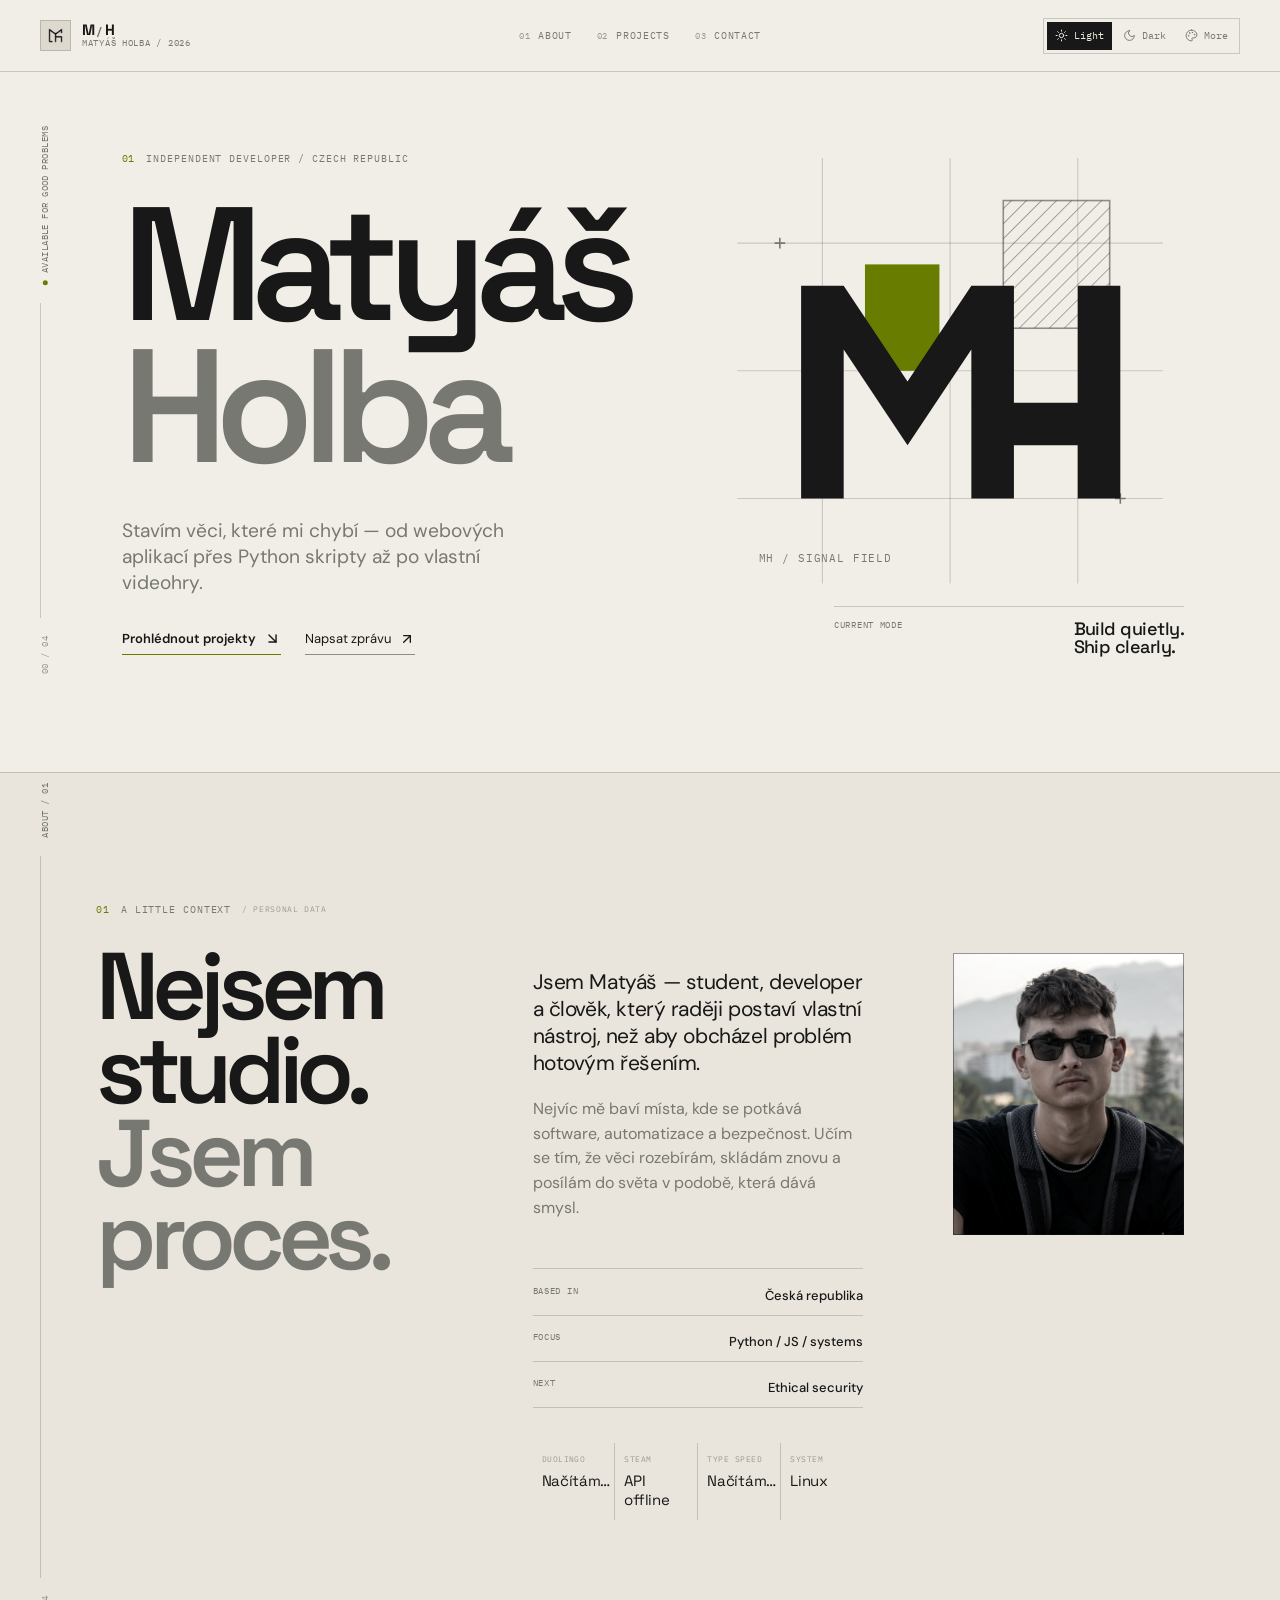
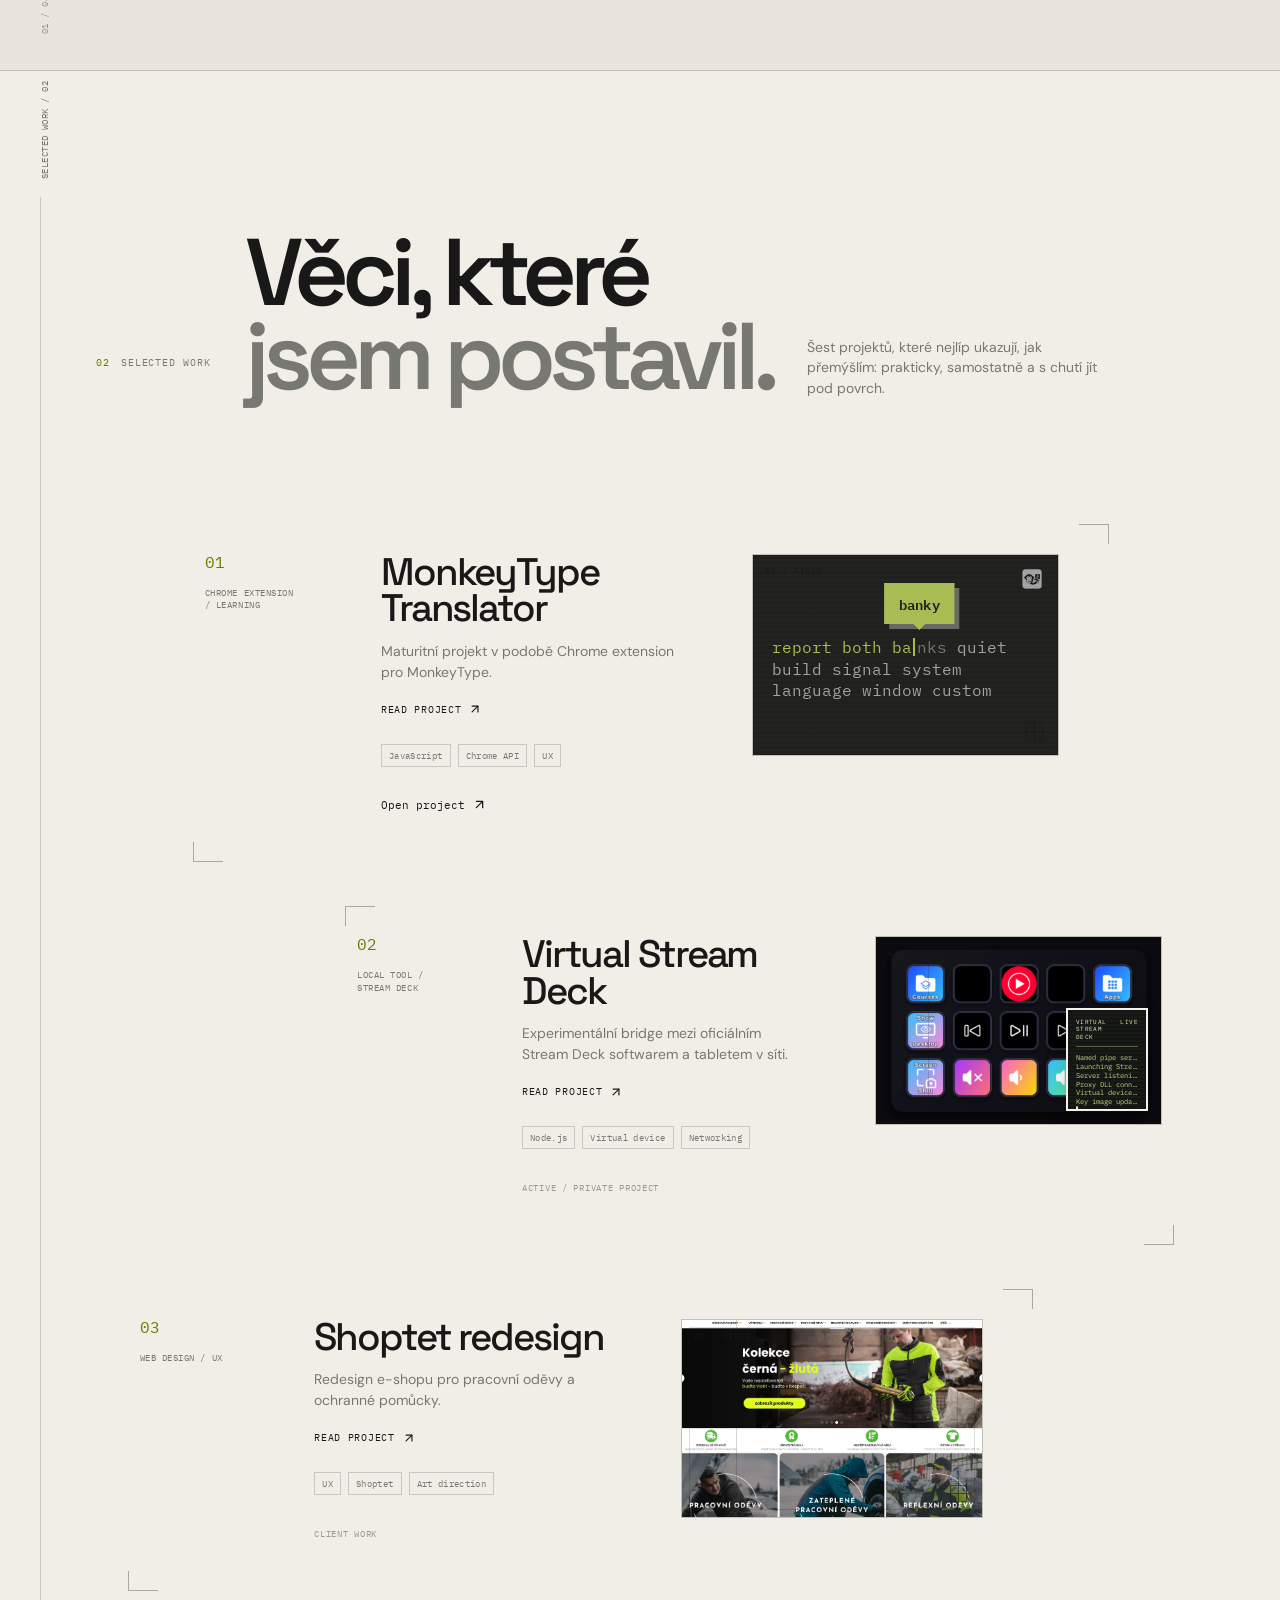
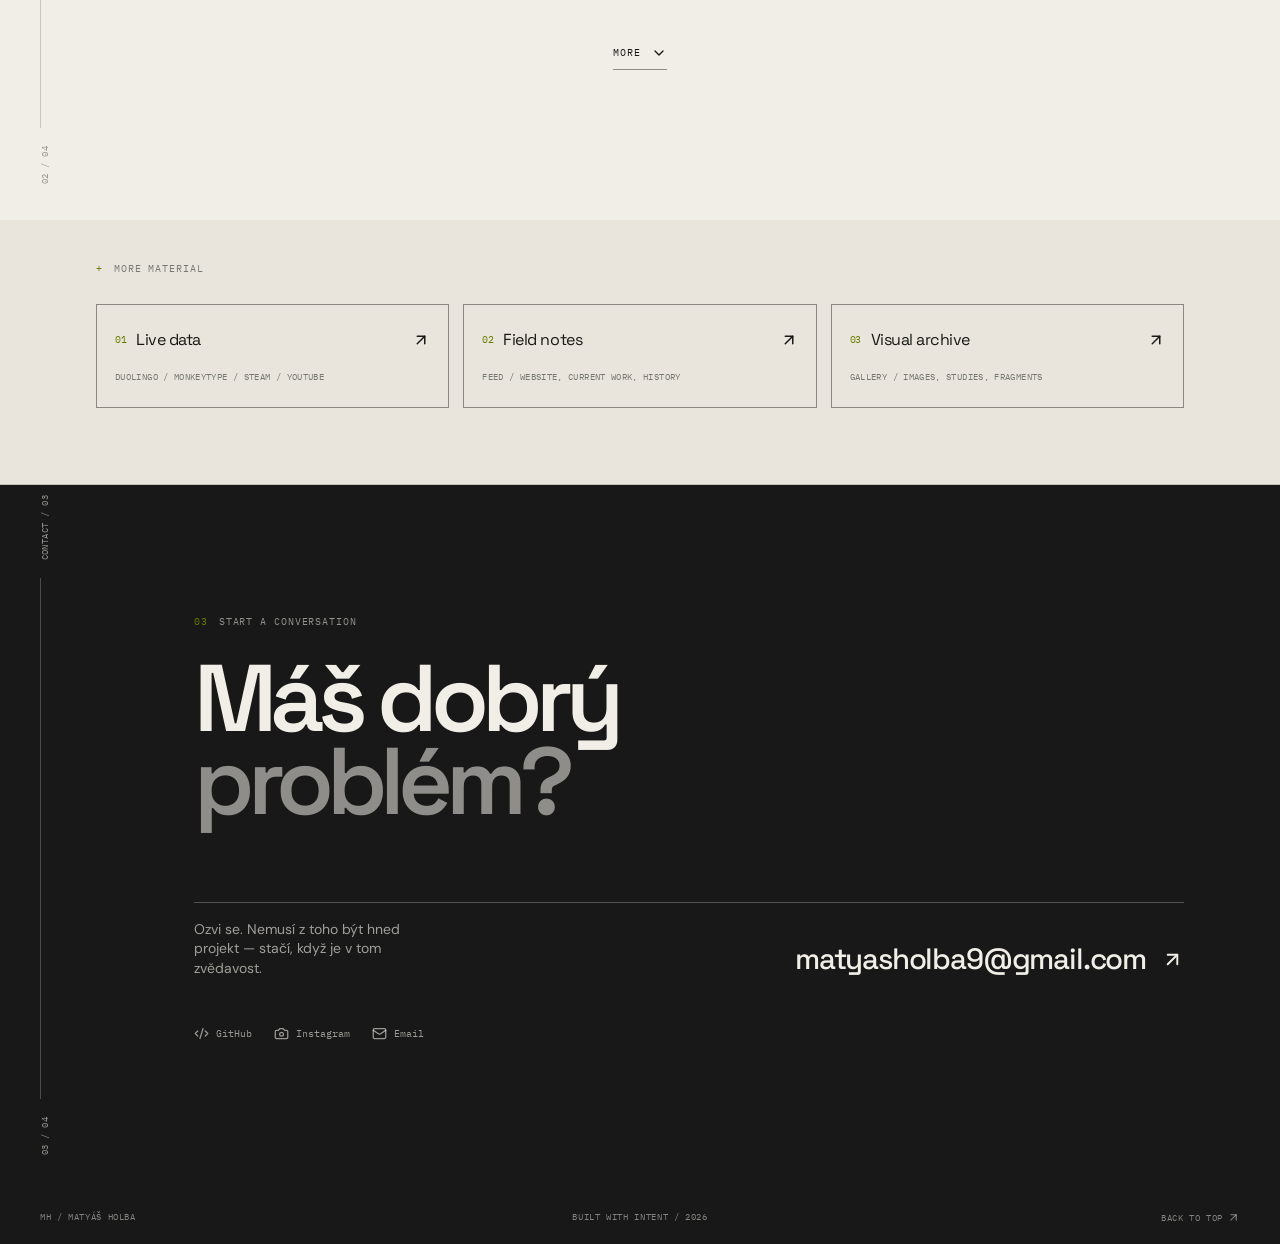
==== commit 09df0dd4: "fix: set favicon and og-image, fix 404 page by using absolute asset paths" ====
--- a/index.html
+++ b/index.html
@@ -5,11 +5,20 @@
     <meta name="viewport" content="width=device-width, initial-scale=1.0" />
     <meta name="theme-color" content="#f1eee7" />
     <meta name="description" content="Matyáš Holba — independent developer building useful tools, extensions and systems." />
+    <link rel="icon" type="image/png" href="/favicon.png" />
+    <meta property="og:title" content="Matyáš Holba — Signal Portfolio" />
+    <meta property="og:description" content="Independent developer building useful tools, extensions and systems." />
+    <meta property="og:image" content="/og-image.png" />
+    <meta property="og:type" content="website" />
+    <meta name="twitter:card" content="summary_large_image" />
+    <meta name="twitter:title" content="Matyáš Holba — Signal Portfolio" />
+    <meta name="twitter:description" content="Independent developer building useful tools, extensions and systems." />
+    <meta name="twitter:image" content="/og-image.png" />
     <title>Matyáš Holba — Signal Portfolio</title>
-    <script type="module" crossorigin src="./assets/index-CUG1RRPw.js"></script>
-    <link rel="stylesheet" crossorigin href="./assets/index-Drkbw3Xr.css">
+    <script type="module" crossorigin src="/assets/index-cok8Z7JT.js"></script>
+    <link rel="stylesheet" crossorigin href="/assets/index-Drkbw3Xr.css">
   </head>
   <body>
     <div id="root"></div>
   </body>
-</html>
+</html>
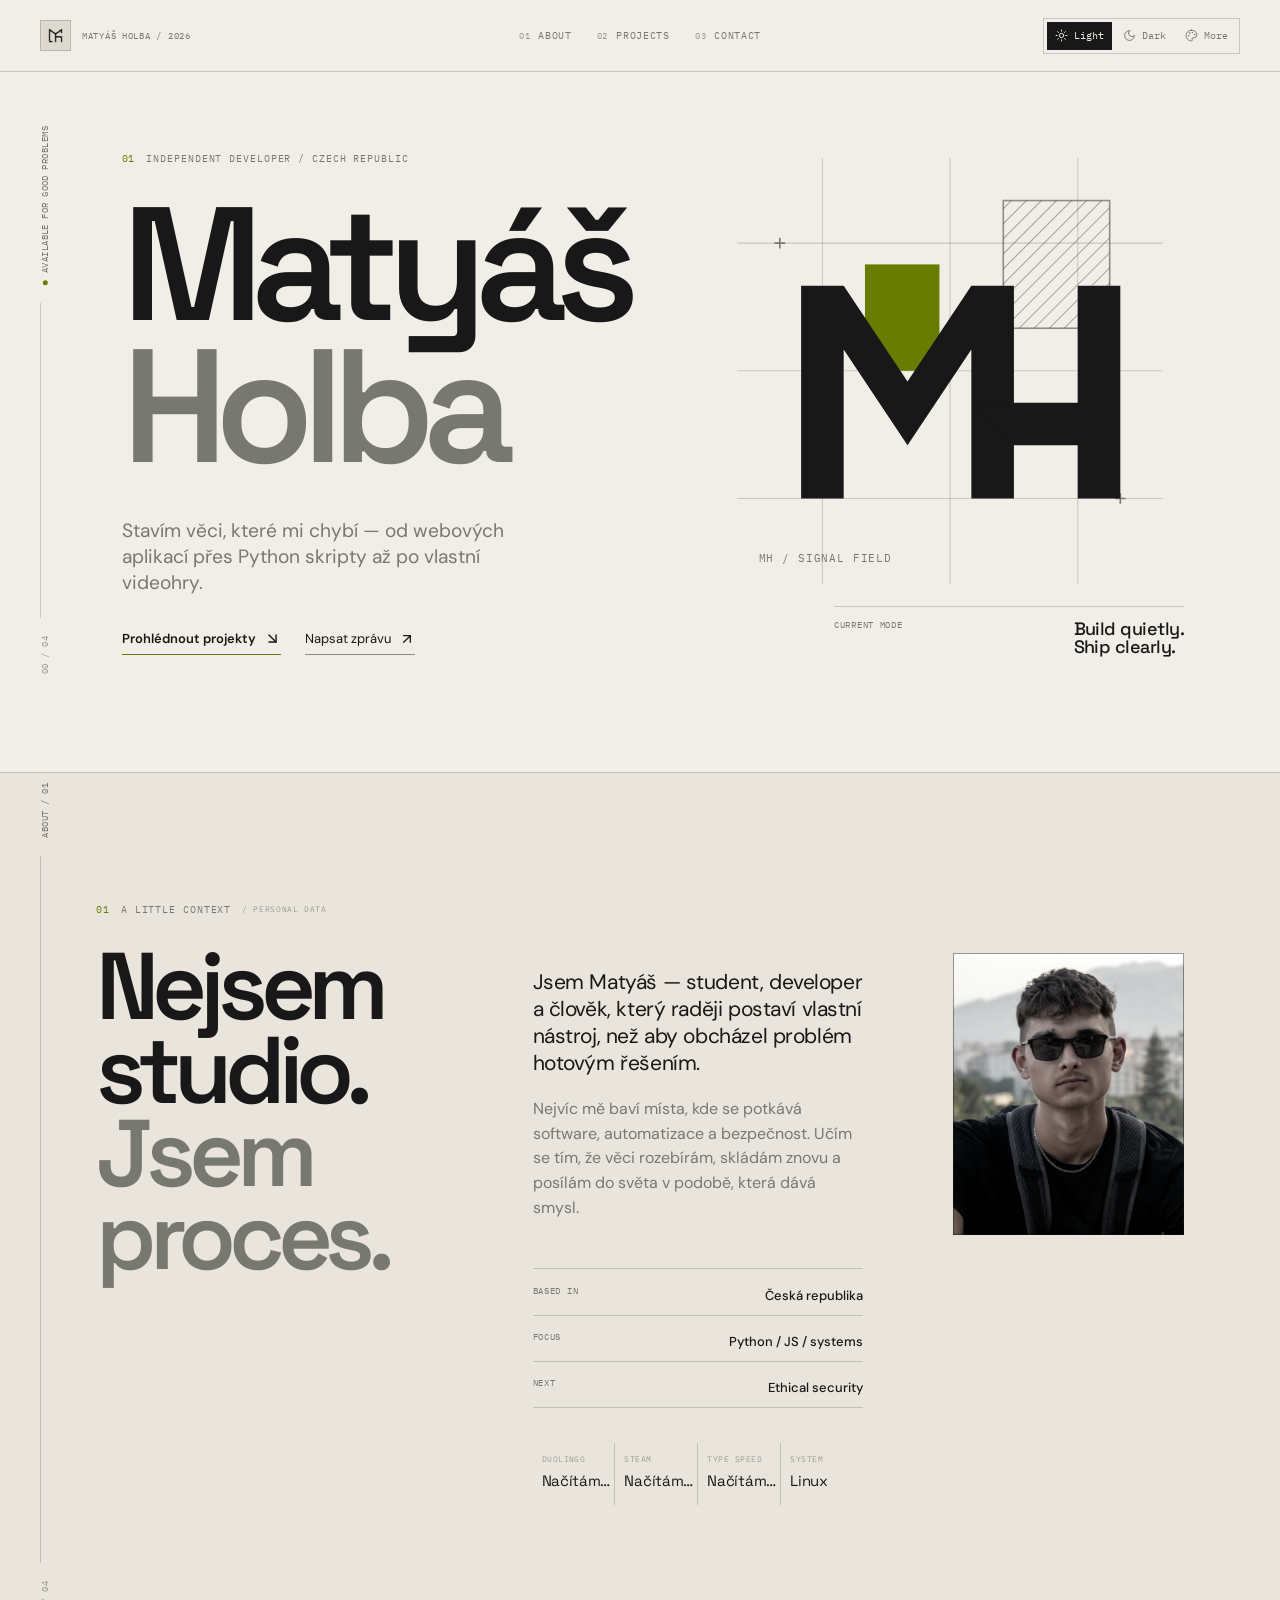
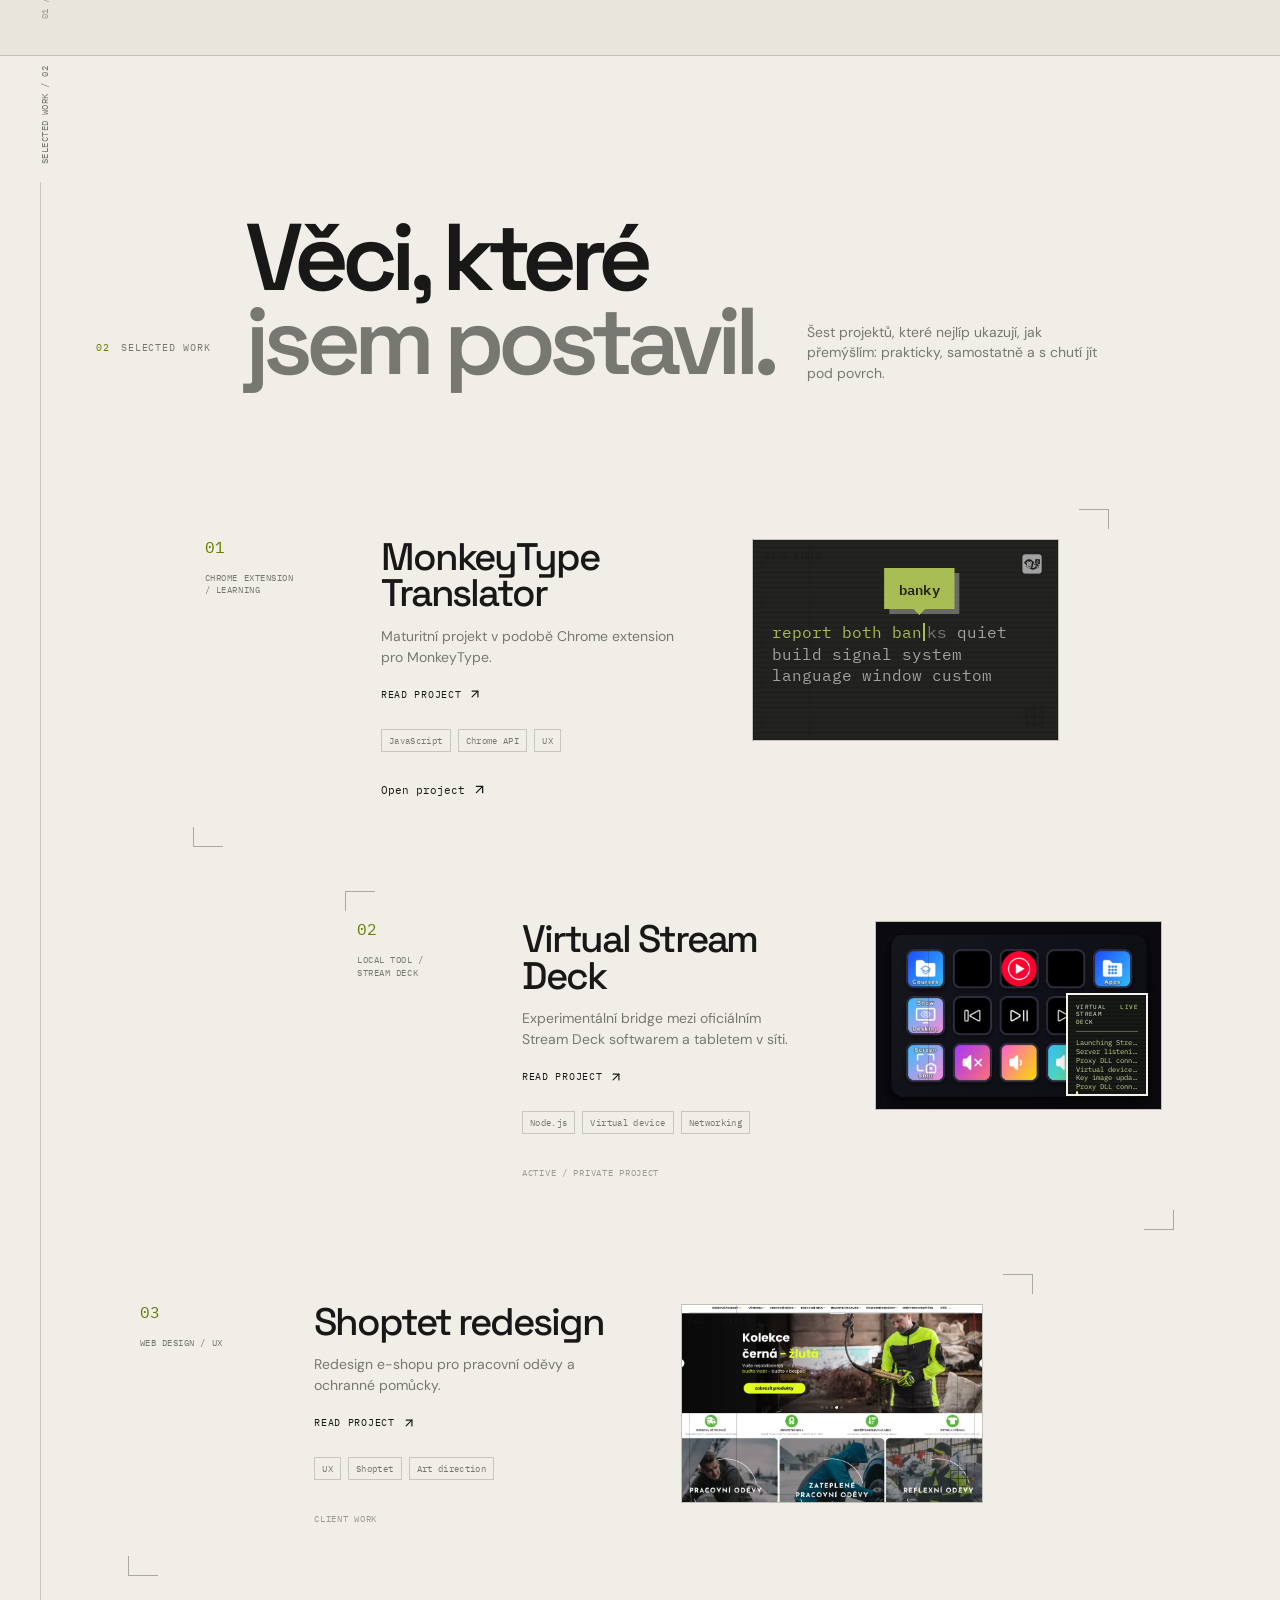
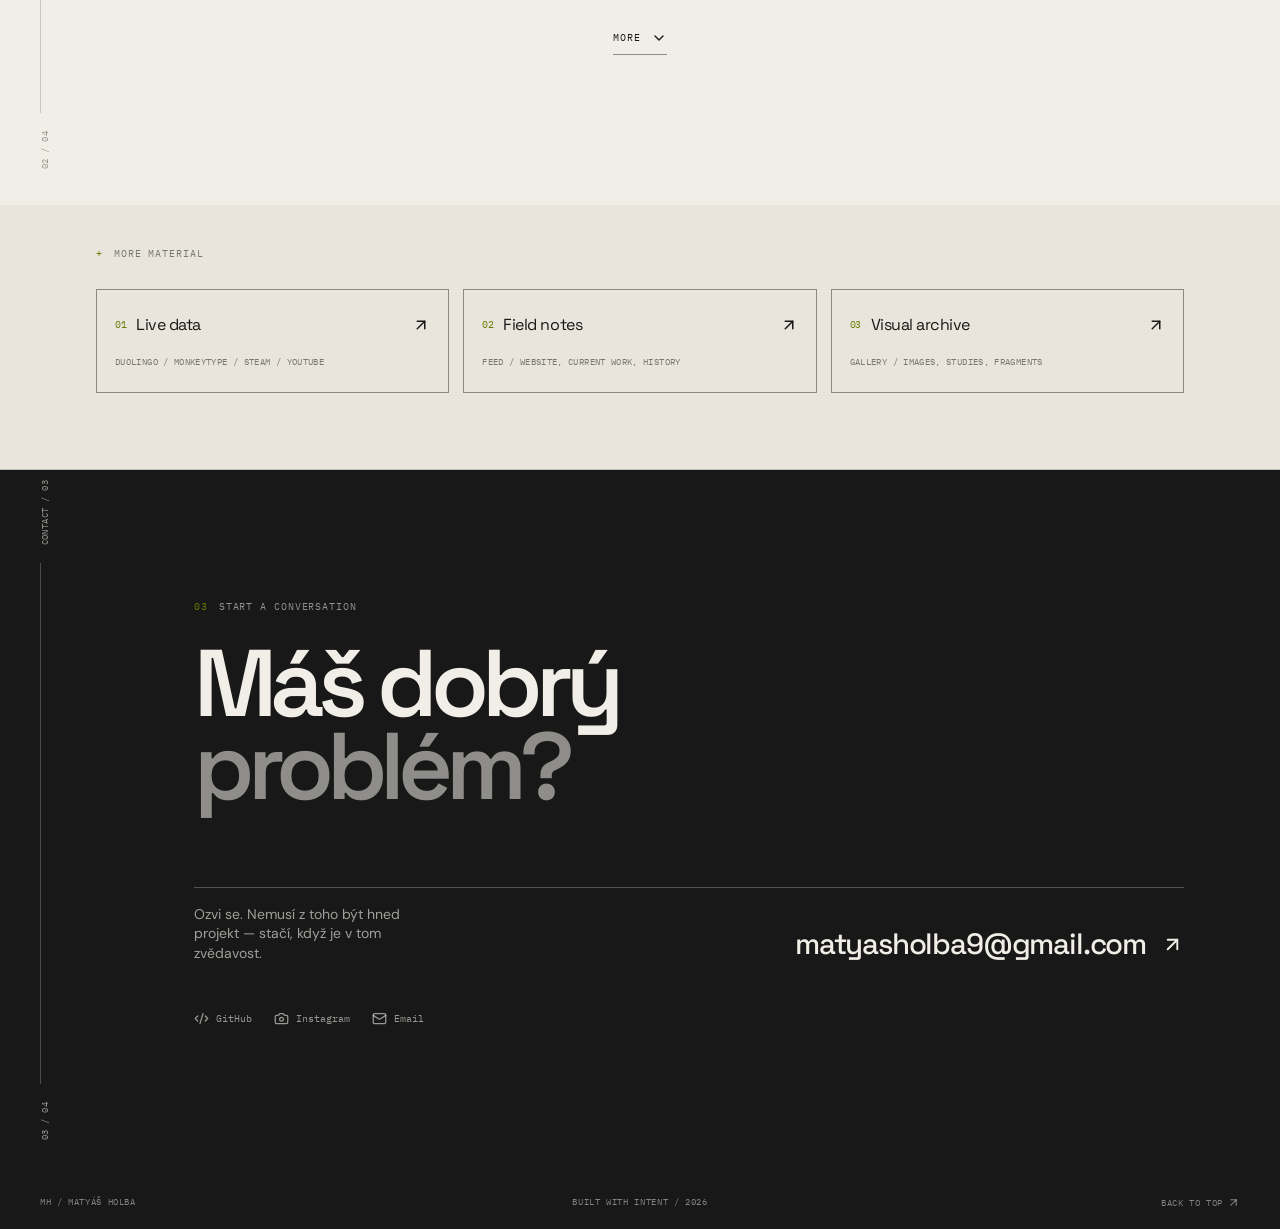
==== commit 656251f5: "fix: responsive layout tweaks, sticky overlay headers, scroll locks" ====
--- a/index.html
+++ b/index.html
@@ -15,8 +15,8 @@
     <meta name="twitter:description" content="Independent developer building useful tools, extensions and systems." />
     <meta name="twitter:image" content="/og-image.png" />
     <title>Matyáš Holba — Signal Portfolio</title>
-    <script type="module" crossorigin src="/assets/index-cok8Z7JT.js"></script>
-    <link rel="stylesheet" crossorigin href="/assets/index-Drkbw3Xr.css">
+    <script type="module" crossorigin src="/assets/index-CuszPGje.js"></script>
+    <link rel="stylesheet" crossorigin href="/assets/index-Bg-LZ9ES.css">
   </head>
   <body>
     <div id="root"></div>
--- a/assets/index-Bg-LZ9ES.css
+++ b/assets/index-Bg-LZ9ES.css
@@ -0,0 +1 @@
+@import"https://fonts.googleapis.com/css2?family=DM+Sans:wght@400;500;600&family=IBM+Plex+Mono:wght@400;500&family=Space+Grotesk:wght@400;500;600;700&display=swap";#pergamen-overlay{position:fixed;inset:0;z-index:100;background:#111210a3;opacity:0;pointer-events:none;transition:opacity .52s ease}#pergamen-overlay.on{opacity:1}#pergamen-scroller{position:fixed;inset:0;z-index:102;overflow-y:auto;overflow-x:hidden;scrollbar-width:none;pointer-events:none}#pergamen-scroller::-webkit-scrollbar{display:none}#pergamen-scroller.on{pointer-events:auto}#pergamen-dummy{width:100%;min-height:100vh}#pergamen-scene{display:none;position:absolute;top:0;left:0;width:100%;height:100%;perspective:4000px;pointer-events:none}#pergamen-scene.show{display:block}#pergamen-scrollWrap{position:absolute;top:0;left:50%;transform:translate(-50%);width:92%;max-width:800px;transform-style:preserve-3d;pointer-events:auto}@media (min-width: 768px){#pergamen-scrollWrap{width:740px;transform:translate(-50%) rotateY(-10deg) rotateX(3deg)}}.sl{position:absolute;left:0;top:0;width:100%;height:4px;transform-style:preserve-3d}.sl-f{position:absolute;inset:0;background:#d6d5cf;overflow:hidden;backface-visibility:hidden;box-shadow:0 1px #d6d5cf}.sl-b{position:absolute;inset:0;background:#e0e0e0;transform:rotateX(180deg) translateZ(.5px);backface-visibility:hidden;box-shadow:0 1px #e0e0e0}.sl-t{position:absolute;left:0;width:100%;padding:0 24px;color:#20211f}@media (min-width: 768px){.sl-t{padding:0 80px}}#pergamen-src{display:none}@layer components;/*! tailwindcss v4.1.14 | MIT License | https://tailwindcss.com */@layer properties{@supports (((-webkit-hyphens:none)) and (not (margin-trim:inline))) or ((-moz-orient:inline) and (not (color:rgb(from red r g b)))){*,:before,:after,::backdrop{--tw-translate-x:0;--tw-translate-y:0;--tw-translate-z:0;--tw-rotate-x:initial;--tw-rotate-y:initial;--tw-rotate-z:initial;--tw-skew-x:initial;--tw-skew-y:initial;--tw-border-style:solid;--tw-gradient-position:initial;--tw-gradient-from:#0000;--tw-gradient-via:#0000;--tw-gradient-to:#0000;--tw-gradient-stops:initial;--tw-gradient-via-stops:initial;--tw-gradient-from-position:0%;--tw-gradient-via-position:50%;--tw-gradient-to-position:100%;--tw-leading:initial;--tw-font-weight:initial;--tw-tracking:initial;--tw-ordinal:initial;--tw-slashed-zero:initial;--tw-numeric-figure:initial;--tw-numeric-spacing:initial;--tw-numeric-fraction:initial;--tw-shadow:0 0 #0000;--tw-shadow-color:initial;--tw-shadow-alpha:100%;--tw-inset-shadow:0 0 #0000;--tw-inset-shadow-color:initial;--tw-inset-shadow-alpha:100%;--tw-ring-color:initial;--tw-ring-shadow:0 0 #0000;--tw-inset-ring-color:initial;--tw-inset-ring-shadow:0 0 #0000;--tw-ring-inset:initial;--tw-ring-offset-width:0px;--tw-ring-offset-color:#fff;--tw-ring-offset-shadow:0 0 #0000;--tw-outline-style:solid;--tw-backdrop-blur:initial;--tw-backdrop-brightness:initial;--tw-backdrop-contrast:initial;--tw-backdrop-grayscale:initial;--tw-backdrop-hue-rotate:initial;--tw-backdrop-invert:initial;--tw-backdrop-opacity:initial;--tw-backdrop-saturate:initial;--tw-backdrop-sepia:initial;--tw-duration:initial;--tw-ease:initial;--tw-content:"";--tw-animation-delay:0s;--tw-animation-direction:normal;--tw-animation-duration:initial;--tw-animation-fill-mode:none;--tw-animation-iteration-count:1;--tw-enter-blur:0;--tw-enter-opacity:1;--tw-enter-rotate:0;--tw-enter-scale:1;--tw-enter-translate-x:0;--tw-enter-translate-y:0;--tw-exit-blur:0;--tw-exit-opacity:1;--tw-exit-rotate:0;--tw-exit-scale:1;--tw-exit-translate-x:0;--tw-exit-translate-y:0}}}@layer theme{:root,:host{--font-sans:ui-sans-serif,system-ui,sans-serif,"Apple Color Emoji","Segoe UI Emoji","Segoe UI Symbol","Noto Color Emoji";--font-mono:ui-monospace,SFMono-Regular,Menlo,Monaco,Consolas,"Liberation Mono","Courier New",monospace;--color-red-100:oklch(93.6% .032 17.717);--color-red-500:oklch(63.7% .237 25.331);--color-blue-600:oklch(54.6% .245 262.881);--color-blue-700:oklch(48.8% .243 264.376);--color-slate-50:oklch(98.4% .003 247.858);--color-slate-100:oklch(96.8% .007 247.896);--color-slate-600:oklch(44.6% .043 257.281);--color-slate-700:oklch(37.2% .044 257.287);--color-slate-900:oklch(20.8% .042 265.755);--color-black:#000;--color-white:#fff;--spacing:.25rem;--container-sm:24rem;--container-lg:32rem;--container-2xl:42rem;--text-xs:.75rem;--text-xs--line-height:calc(1/.75);--text-sm:.875rem;--text-sm--line-height:calc(1.25/.875);--text-base:1rem;--text-base--line-height: 1.5 ;--text-lg:1.125rem;--text-lg--line-height:calc(1.75/1.125);--text-xl:1.25rem;--text-xl--line-height:calc(1.75/1.25);--text-4xl:2.25rem;--text-4xl--line-height:calc(2.5/2.25);--font-weight-normal:400;--font-weight-medium:500;--font-weight-semibold:600;--font-weight-bold:700;--tracking-tight:-.025em;--tracking-widest:.1em;--leading-snug:1.375;--leading-normal:1.5;--leading-relaxed:1.625;--radius-xs:.125rem;--radius-sm:.25rem;--radius-md:.375rem;--radius-lg:.5rem;--radius-xl:.75rem;--ease-out:cubic-bezier(0,0,.2,1);--ease-in-out:cubic-bezier(.4,0,.2,1);--animate-spin:spin 1s linear infinite;--animate-pulse:pulse 2s cubic-bezier(.4,0,.6,1)infinite;--blur-sm:8px;--blur-2xl:40px;--aspect-video:16/9;--default-transition-duration:.15s;--default-transition-timing-function:cubic-bezier(.4,0,.2,1);--default-font-family:var(--font-sans);--default-mono-font-family:var(--font-mono)}}@layer base{*,:after,:before,::backdrop{box-sizing:border-box;border:0 solid;margin:0;padding:0}::file-selector-button{box-sizing:border-box;border:0 solid;margin:0;padding:0}html,:host{-webkit-text-size-adjust:100%;tab-size:4;line-height:1.5;font-family:var(--default-font-family,ui-sans-serif,system-ui,sans-serif,"Apple Color Emoji","Segoe UI Emoji","Segoe UI Symbol","Noto Color Emoji");font-feature-settings:var(--default-font-feature-settings,normal);font-variation-settings:var(--default-font-variation-settings,normal);-webkit-tap-highlight-color:transparent}hr{height:0;color:inherit;border-top-width:1px}abbr:where([title]){-webkit-text-decoration:underline dotted;text-decoration:underline dotted}h1,h2,h3,h4,h5,h6{font-size:inherit;font-weight:inherit}a{color:inherit;-webkit-text-decoration:inherit;text-decoration:inherit}b,strong{font-weight:bolder}code,kbd,samp,pre{font-family:var(--default-mono-font-family,ui-monospace,SFMono-Regular,Menlo,Monaco,Consolas,"Liberation Mono","Courier New",monospace);font-feature-settings:var(--default-mono-font-feature-settings,normal);font-variation-settings:var(--default-mono-font-variation-settings,normal);font-size:1em}small{font-size:80%}sub,sup{vertical-align:baseline;font-size:75%;line-height:0;position:relative}sub{bottom:-.25em}sup{top:-.5em}table{text-indent:0;border-color:inherit;border-collapse:collapse}:-moz-focusring{outline:auto}progress{vertical-align:baseline}summary{display:list-item}ol,ul,menu{list-style:none}img,svg,video,canvas,audio,iframe,embed,object{vertical-align:middle;display:block}img,video{max-width:100%;height:auto}button,input,select,optgroup,textarea{font:inherit;font-feature-settings:inherit;font-variation-settings:inherit;letter-spacing:inherit;color:inherit;opacity:1;background-color:#0000;border-radius:0}::file-selector-button{font:inherit;font-feature-settings:inherit;font-variation-settings:inherit;letter-spacing:inherit;color:inherit;opacity:1;background-color:#0000;border-radius:0}:where(select:is([multiple],[size])) optgroup{font-weight:bolder}:where(select:is([multiple],[size])) optgroup option{padding-inline-start:20px}::file-selector-button{margin-inline-end:4px}::placeholder{opacity:1}@supports (not ((-webkit-appearance:-apple-pay-button))) or (contain-intrinsic-size:1px){::placeholder{color:currentColor}@supports (color:color-mix(in lab,red,red)){::placeholder{color:color-mix(in oklab,currentcolor 50%,transparent)}}}textarea{resize:vertical}::-webkit-search-decoration{-webkit-appearance:none}::-webkit-date-and-time-value{min-height:1lh;text-align:inherit}::-webkit-datetime-edit{display:inline-flex}::-webkit-datetime-edit-fields-wrapper{padding:0}::-webkit-datetime-edit{padding-block:0}::-webkit-datetime-edit-year-field{padding-block:0}::-webkit-datetime-edit-month-field{padding-block:0}::-webkit-datetime-edit-day-field{padding-block:0}::-webkit-datetime-edit-hour-field{padding-block:0}::-webkit-datetime-edit-minute-field{padding-block:0}::-webkit-datetime-edit-second-field{padding-block:0}::-webkit-datetime-edit-millisecond-field{padding-block:0}::-webkit-datetime-edit-meridiem-field{padding-block:0}::-webkit-calendar-picker-indicator{line-height:1}:-moz-ui-invalid{box-shadow:none}button,input:where([type=button],[type=reset],[type=submit]){appearance:button}::file-selector-button{appearance:button}::-webkit-inner-spin-button{height:auto}::-webkit-outer-spin-button{height:auto}[hidden]:where(:not([hidden=until-found])){display:none!important}}@layer utilities{.\@container\/card-header{container:card-header/inline-size}.\@container\/field-group{container:field-group/inline-size}.pointer-events-none{pointer-events:none}.invisible{visibility:hidden}.sr-only{clip-path:inset(50%);white-space:nowrap;border-width:0;width:1px;height:1px;margin:-1px;padding:0;position:absolute;overflow:hidden}.absolute{position:absolute}.fixed{position:fixed}.relative{position:relative}.static{position:static}.inset-0{inset:calc(var(--spacing)*0)}.inset-x-0{inset-inline:calc(var(--spacing)*0)}.inset-y-0{inset-block:calc(var(--spacing)*0)}.-top-12{top:calc(var(--spacing)*-12)}.top-0{top:calc(var(--spacing)*0)}.top-1\.5{top:calc(var(--spacing)*1.5)}.top-1\/2{top:50%}.top-3\.5{top:calc(var(--spacing)*3.5)}.top-4{top:calc(var(--spacing)*4)}.top-\[1px\]{top:1px}.top-\[50\%\]{top:50%}.top-\[60\%\]{top:60%}.top-full{top:100%}.-right-12{right:calc(var(--spacing)*-12)}.right-0{right:calc(var(--spacing)*0)}.right-1{right:calc(var(--spacing)*1)}.right-2{right:calc(var(--spacing)*2)}.right-3{right:calc(var(--spacing)*3)}.right-4{right:calc(var(--spacing)*4)}.-bottom-12{bottom:calc(var(--spacing)*-12)}.bottom-0{bottom:calc(var(--spacing)*0)}.-left-12{left:calc(var(--spacing)*-12)}.left-0{left:calc(var(--spacing)*0)}.left-1\/2{left:50%}.left-2{left:calc(var(--spacing)*2)}.left-\[50\%\]{left:50%}.isolate{isolation:isolate}.z-10{z-index:10}.z-20{z-index:20}.z-50{z-index:50}.z-\[1\]{z-index:1}.order-first{order:-9999}.order-last{order:9999}.col-start-2{grid-column-start:2}.row-span-2{grid-row:span 2/span 2}.row-start-1{grid-row-start:1}.container{width:100%}@media (min-width:40rem){.container{max-width:40rem}}@media (min-width:48rem){.container{max-width:48rem}}@media (min-width:64rem){.container{max-width:64rem}}@media (min-width:80rem){.container{max-width:80rem}}@media (min-width:96rem){.container{max-width:96rem}}.\!m-0{margin:calc(var(--spacing)*0)!important}.-mx-1{margin-inline:calc(var(--spacing)*-1)}.mx-2{margin-inline:calc(var(--spacing)*2)}.mx-3\.5{margin-inline:calc(var(--spacing)*3.5)}.mx-4{margin-inline:calc(var(--spacing)*4)}.mx-auto{margin-inline:auto}.-my-2{margin-block:calc(var(--spacing)*-2)}.my-0{margin-block:calc(var(--spacing)*0)}.my-0\.5{margin-block:calc(var(--spacing)*.5)}.my-1{margin-block:calc(var(--spacing)*1)}.-mt-4{margin-top:calc(var(--spacing)*-4)}.mt-1\.5{margin-top:calc(var(--spacing)*1.5)}.mt-2{margin-top:calc(var(--spacing)*2)}.mt-4{margin-top:calc(var(--spacing)*4)}.mt-auto{margin-top:auto}.mr-2{margin-right:calc(var(--spacing)*2)}.mb-2{margin-bottom:calc(var(--spacing)*2)}.mb-3{margin-bottom:calc(var(--spacing)*3)}.mb-4{margin-bottom:calc(var(--spacing)*4)}.mb-6{margin-bottom:calc(var(--spacing)*6)}.mb-8{margin-bottom:calc(var(--spacing)*8)}.-ml-4{margin-left:calc(var(--spacing)*-4)}.ml-1{margin-left:calc(var(--spacing)*1)}.ml-4{margin-left:calc(var(--spacing)*4)}.ml-auto{margin-left:auto}.line-clamp-1{-webkit-line-clamp:1;-webkit-box-orient:vertical;display:-webkit-box;overflow:hidden}.line-clamp-2{-webkit-line-clamp:2;-webkit-box-orient:vertical;display:-webkit-box;overflow:hidden}.block{display:block}.flex{display:flex}.grid{display:grid}.hidden{display:none}.inline-flex{display:inline-flex}.table{display:table}.table-caption{display:table-caption}.table-cell{display:table-cell}.table-row{display:table-row}.field-sizing-content{field-sizing:content}.aspect-square{aspect-ratio:1}.aspect-video{aspect-ratio:var(--aspect-video)}.size-\(--cell-size\){width:var(--cell-size);height:var(--cell-size)}.size-2{width:calc(var(--spacing)*2);height:calc(var(--spacing)*2)}.size-2\.5{width:calc(var(--spacing)*2.5);height:calc(var(--spacing)*2.5)}.size-3{width:calc(var(--spacing)*3);height:calc(var(--spacing)*3)}.size-3\.5{width:calc(var(--spacing)*3.5);height:calc(var(--spacing)*3.5)}.size-4{width:calc(var(--spacing)*4);height:calc(var(--spacing)*4)}.size-6{width:calc(var(--spacing)*6);height:calc(var(--spacing)*6)}.size-7{width:calc(var(--spacing)*7);height:calc(var(--spacing)*7)}.size-8{width:calc(var(--spacing)*8);height:calc(var(--spacing)*8)}.size-9{width:calc(var(--spacing)*9);height:calc(var(--spacing)*9)}.size-10{width:calc(var(--spacing)*10);height:calc(var(--spacing)*10)}.size-auto{width:auto;height:auto}.size-full{width:100%;height:100%}.h-\(--cell-size\){height:var(--cell-size)}.h-1\.5{height:calc(var(--spacing)*1.5)}.h-2{height:calc(var(--spacing)*2)}.h-2\.5{height:calc(var(--spacing)*2.5)}.h-4{height:calc(var(--spacing)*4)}.h-5{height:calc(var(--spacing)*5)}.h-6{height:calc(var(--spacing)*6)}.h-7{height:calc(var(--spacing)*7)}.h-8{height:calc(var(--spacing)*8)}.h-9{height:calc(var(--spacing)*9)}.h-10{height:calc(var(--spacing)*10)}.h-12{height:calc(var(--spacing)*12)}.h-16{height:calc(var(--spacing)*16)}.h-\[1\.15rem\]{height:1.15rem}.h-\[500px\]{height:500px}.h-\[calc\(100\%-1px\)\]{height:calc(100% - 1px)}.h-\[var\(--radix-navigation-menu-viewport-height\)\]{height:var(--radix-navigation-menu-viewport-height)}.h-\[var\(--radix-select-trigger-height\)\]{height:var(--radix-select-trigger-height)}.h-auto{height:auto}.h-full{height:100%}.h-px{height:1px}.h-svh{height:100svh}.max-h-\(--radix-context-menu-content-available-height\){max-height:var(--radix-context-menu-content-available-height)}.max-h-\(--radix-dropdown-menu-content-available-height\){max-height:var(--radix-dropdown-menu-content-available-height)}.max-h-\(--radix-select-content-available-height\){max-height:var(--radix-select-content-available-height)}.max-h-\[300px\]{max-height:300px}.min-h-0{min-height:calc(var(--spacing)*0)}.min-h-4{min-height:calc(var(--spacing)*4)}.min-h-16{min-height:calc(var(--spacing)*16)}.min-h-screen{min-height:100vh}.min-h-svh{min-height:100svh}.w-\(--cell-size\){width:var(--cell-size)}.w-\(--sidebar-width\){width:var(--sidebar-width)}.w-0{width:calc(var(--spacing)*0)}.w-1{width:calc(var(--spacing)*1)}.w-2{width:calc(var(--spacing)*2)}.w-2\.5{width:calc(var(--spacing)*2.5)}.w-3{width:calc(var(--spacing)*3)}.w-3\/4{width:75%}.w-4{width:calc(var(--spacing)*4)}.w-5{width:calc(var(--spacing)*5)}.w-8{width:calc(var(--spacing)*8)}.w-9{width:calc(var(--spacing)*9)}.w-10{width:calc(var(--spacing)*10)}.w-16{width:calc(var(--spacing)*16)}.w-64{width:calc(var(--spacing)*64)}.w-72{width:calc(var(--spacing)*72)}.w-\[100px\]{width:100px}.w-\[400px\]{width:400px}.w-auto{width:auto}.w-fit{width:fit-content}.w-full{width:100%}.w-max{width:max-content}.w-px{width:1px}.max-w-\(--skeleton-width\){max-width:var(--skeleton-width)}.max-w-2xl{max-width:var(--container-2xl)}.max-w-\[calc\(100\%-2rem\)\]{max-width:calc(100% - 2rem)}.max-w-lg{max-width:var(--container-lg)}.max-w-max{max-width:max-content}.max-w-sm{max-width:var(--container-sm)}.min-w-\(--cell-size\){min-width:var(--cell-size)}.min-w-0{min-width:calc(var(--spacing)*0)}.min-w-5{min-width:calc(var(--spacing)*5)}.min-w-8{min-width:calc(var(--spacing)*8)}.min-w-9{min-width:calc(var(--spacing)*9)}.min-w-10{min-width:calc(var(--spacing)*10)}.min-w-\[8rem\]{min-width:8rem}.min-w-\[12rem\]{min-width:12rem}.min-w-\[var\(--radix-select-trigger-width\)\]{min-width:var(--radix-select-trigger-width)}.flex-1{flex:1}.flex-shrink-0,.shrink-0{flex-shrink:0}.grow{flex-grow:1}.grow-0{flex-grow:0}.basis-full{flex-basis:100%}.caption-bottom{caption-side:bottom}.border-collapse{border-collapse:collapse}.origin-\(--radix-context-menu-content-transform-origin\){transform-origin:var(--radix-context-menu-content-transform-origin)}.origin-\(--radix-dropdown-menu-content-transform-origin\){transform-origin:var(--radix-dropdown-menu-content-transform-origin)}.origin-\(--radix-hover-card-content-transform-origin\){transform-origin:var(--radix-hover-card-content-transform-origin)}.origin-\(--radix-menubar-content-transform-origin\){transform-origin:var(--radix-menubar-content-transform-origin)}.origin-\(--radix-popover-content-transform-origin\){transform-origin:var(--radix-popover-content-transform-origin)}.origin-\(--radix-select-content-transform-origin\){transform-origin:var(--radix-select-content-transform-origin)}.origin-\(--radix-tooltip-content-transform-origin\){transform-origin:var(--radix-tooltip-content-transform-origin)}.-translate-x-1\/2{--tw-translate-x: -50% ;translate:var(--tw-translate-x)var(--tw-translate-y)}.-translate-x-px{--tw-translate-x:-1px;translate:var(--tw-translate-x)var(--tw-translate-y)}.translate-x-\[-50\%\]{--tw-translate-x:-50%;translate:var(--tw-translate-x)var(--tw-translate-y)}.translate-x-px{--tw-translate-x:1px;translate:var(--tw-translate-x)var(--tw-translate-y)}.-translate-y-1\/2{--tw-translate-y: -50% ;translate:var(--tw-translate-x)var(--tw-translate-y)}.translate-y-0\.5{--tw-translate-y:calc(var(--spacing)*.5);translate:var(--tw-translate-x)var(--tw-translate-y)}.translate-y-\[-50\%\]{--tw-translate-y:-50%;translate:var(--tw-translate-x)var(--tw-translate-y)}.translate-y-\[calc\(-50\%_-_2px\)\]{--tw-translate-y: calc(-50% - 2px) ;translate:var(--tw-translate-x)var(--tw-translate-y)}.rotate-45{rotate:45deg}.rotate-90{rotate:90deg}.transform{transform:var(--tw-rotate-x,)var(--tw-rotate-y,)var(--tw-rotate-z,)var(--tw-skew-x,)var(--tw-skew-y,)}.animate-caret-blink{animation:1.25s ease-out infinite caret-blink}.animate-in{animation:enter var(--tw-animation-duration,var(--tw-duration,.15s))var(--tw-ease,ease)var(--tw-animation-delay,0s)var(--tw-animation-iteration-count,1)var(--tw-animation-direction,normal)var(--tw-animation-fill-mode,none)}.animate-pulse{animation:var(--animate-pulse)}.animate-spin{animation:var(--animate-spin)}.cursor-default{cursor:default}.cursor-pointer{cursor:pointer}.cursor-text{cursor:text}.touch-none{touch-action:none}.resize{resize:both}.resize-none{resize:none}.scroll-my-1{scroll-margin-block:calc(var(--spacing)*1)}.scroll-py-1{scroll-padding-block:calc(var(--spacing)*1)}.list-disc{list-style-type:disc}.list-none{list-style-type:none}.auto-rows-min{grid-auto-rows:min-content}.grid-cols-\[0_1fr\]{grid-template-columns:0 1fr}.grid-rows-\[auto_auto\]{grid-template-rows:auto auto}.flex-col{flex-direction:column}.flex-col-reverse{flex-direction:column-reverse}.flex-row{flex-direction:row}.flex-wrap{flex-wrap:wrap}.items-center{align-items:center}.items-end{align-items:flex-end}.items-start{align-items:flex-start}.items-stretch{align-items:stretch}.justify-between{justify-content:space-between}.justify-center{justify-content:center}.justify-start{justify-content:flex-start}.justify-items-start{justify-items:start}.gap-0{gap:calc(var(--spacing)*0)}.gap-0\.5{gap:calc(var(--spacing)*.5)}.gap-1{gap:calc(var(--spacing)*1)}.gap-1\.5{gap:calc(var(--spacing)*1.5)}.gap-2{gap:calc(var(--spacing)*2)}.gap-2\.5{gap:calc(var(--spacing)*2.5)}.gap-3{gap:calc(var(--spacing)*3)}.gap-4{gap:calc(var(--spacing)*4)}.gap-6{gap:calc(var(--spacing)*6)}.gap-7{gap:calc(var(--spacing)*7)}.gap-y-0\.5{row-gap:calc(var(--spacing)*.5)}.self-start{align-self:flex-start}.self-stretch{align-self:stretch}.justify-self-end{justify-self:flex-end}.overflow-auto{overflow:auto}.overflow-hidden{overflow:hidden}.overflow-x-auto{overflow-x:auto}.overflow-x-hidden{overflow-x:hidden}.overflow-y-auto{overflow-y:auto}.rounded{border-radius:.25rem}.rounded-\[2px\]{border-radius:2px}.rounded-\[4px\]{border-radius:4px}.rounded-\[10px\]{border-radius:10px}.rounded-\[20px\]{border-radius:20px}.rounded-\[calc\(var\(--radius\)-5px\)\]{border-radius:calc(var(--radius) - 5px)}.rounded-\[inherit\]{border-radius:inherit}.rounded-full{border-radius:3.40282e38px}.rounded-lg{border-radius:var(--radius-lg)}.rounded-md{border-radius:var(--radius-md)}.rounded-none{border-radius:0}.rounded-sm{border-radius:var(--radius-sm)}.rounded-xl{border-radius:var(--radius-xl)}.rounded-xs{border-radius:var(--radius-xs)}.rounded-l-md{border-top-left-radius:var(--radius-md);border-bottom-left-radius:var(--radius-md)}.rounded-tl-sm{border-top-left-radius:var(--radius-sm)}.rounded-r-md{border-top-right-radius:var(--radius-md);border-bottom-right-radius:var(--radius-md)}.border{border-style:var(--tw-border-style);border-width:1px}.border-0{border-style:var(--tw-border-style);border-width:0}.border-\[1\.5px\]{border-style:var(--tw-border-style);border-width:1.5px}.border-y{border-block-style:var(--tw-border-style);border-block-width:1px}.border-t{border-top-style:var(--tw-border-style);border-top-width:1px}.border-r{border-right-style:var(--tw-border-style);border-right-width:1px}.border-b{border-bottom-style:var(--tw-border-style);border-bottom-width:1px}.border-l{border-left-style:var(--tw-border-style);border-left-width:1px}.border-dashed{--tw-border-style:dashed;border-style:dashed}.border-\(--color-border\){border-color:var(--color-border)}.border-\[rgba\(0\,0\,0\,0\.08\)\]{border-color:#00000014}.border-transparent{border-color:#0000}.border-t-transparent{border-top-color:#0000}.border-l-transparent{border-left-color:#0000}.bg-\(--color-bg\){background-color:var(--color-bg)}.bg-\[\#1a1a19\]{background-color:#1a1a19}.bg-\[\#f8f8f7\]{background-color:#f8f8f7}.bg-black\/50{background-color:#00000080}@supports (color:color-mix(in lab,red,red)){.bg-black\/50{background-color:color-mix(in oklab,var(--color-black)50%,transparent)}}.bg-blue-600{background-color:var(--color-blue-600)}.bg-red-100{background-color:var(--color-red-100)}.bg-transparent{background-color:#0000}.bg-white{background-color:var(--color-white)}.bg-white\/80{background-color:#fffc}@supports (color:color-mix(in lab,red,red)){.bg-white\/80{background-color:color-mix(in oklab,var(--color-white)80%,transparent)}}.bg-gradient-to-br{--tw-gradient-position:to bottom right in oklab;background-image:linear-gradient(var(--tw-gradient-stops))}.from-slate-50{--tw-gradient-from:var(--color-slate-50);--tw-gradient-stops:var(--tw-gradient-via-stops,var(--tw-gradient-position),var(--tw-gradient-from)var(--tw-gradient-from-position),var(--tw-gradient-to)var(--tw-gradient-to-position))}.to-slate-100{--tw-gradient-to:var(--color-slate-100);--tw-gradient-stops:var(--tw-gradient-via-stops,var(--tw-gradient-position),var(--tw-gradient-from)var(--tw-gradient-from-position),var(--tw-gradient-to)var(--tw-gradient-to-position))}.fill-current{fill:currentColor}.p-0{padding:calc(var(--spacing)*0)}.p-1{padding:calc(var(--spacing)*1)}.p-2{padding:calc(var(--spacing)*2)}.p-3{padding:calc(var(--spacing)*3)}.p-4{padding:calc(var(--spacing)*4)}.p-5{padding:calc(var(--spacing)*5)}.p-6{padding:calc(var(--spacing)*6)}.p-8{padding:calc(var(--spacing)*8)}.p-\[3px\]{padding:3px}.p-px{padding:1px}.px-\(--cell-size\){padding-inline:var(--cell-size)}.px-1{padding-inline:calc(var(--spacing)*1)}.px-1\.5{padding-inline:calc(var(--spacing)*1.5)}.px-2{padding-inline:calc(var(--spacing)*2)}.px-2\.5{padding-inline:calc(var(--spacing)*2.5)}.px-3{padding-inline:calc(var(--spacing)*3)}.px-4{padding-inline:calc(var(--spacing)*4)}.px-5{padding-inline:calc(var(--spacing)*5)}.px-6{padding-inline:calc(var(--spacing)*6)}.py-0\.5{padding-block:calc(var(--spacing)*.5)}.py-1{padding-block:calc(var(--spacing)*1)}.py-1\.5{padding-block:calc(var(--spacing)*1.5)}.py-2{padding-block:calc(var(--spacing)*2)}.py-2\.5{padding-block:calc(var(--spacing)*2.5)}.py-3{padding-block:calc(var(--spacing)*3)}.py-4{padding-block:calc(var(--spacing)*4)}.py-5{padding-block:calc(var(--spacing)*5)}.py-6{padding-block:calc(var(--spacing)*6)}.pt-0{padding-top:calc(var(--spacing)*0)}.pt-3{padding-top:calc(var(--spacing)*3)}.pt-4{padding-top:calc(var(--spacing)*4)}.pt-8{padding-top:calc(var(--spacing)*8)}.pt-12{padding-top:calc(var(--spacing)*12)}.pr-1{padding-right:calc(var(--spacing)*1)}.pr-2{padding-right:calc(var(--spacing)*2)}.pr-2\.5{padding-right:calc(var(--spacing)*2.5)}.pr-3{padding-right:calc(var(--spacing)*3)}.pr-8{padding-right:calc(var(--spacing)*8)}.pb-3{padding-bottom:calc(var(--spacing)*3)}.pb-4{padding-bottom:calc(var(--spacing)*4)}.pb-8{padding-bottom:calc(var(--spacing)*8)}.pl-2{padding-left:calc(var(--spacing)*2)}.pl-3{padding-left:calc(var(--spacing)*3)}.pl-4{padding-left:calc(var(--spacing)*4)}.pl-8{padding-left:calc(var(--spacing)*8)}.text-center{text-align:center}.text-left{text-align:left}.align-middle{vertical-align:middle}.font-mono{font-family:var(--font-mono)}.font-sans{font-family:var(--font-sans)}.text-4xl{font-size:var(--text-4xl);line-height:var(--tw-leading,var(--text-4xl--line-height))}.text-base{font-size:var(--text-base);line-height:var(--tw-leading,var(--text-base--line-height))}.text-lg{font-size:var(--text-lg);line-height:var(--tw-leading,var(--text-lg--line-height))}.text-sm{font-size:var(--text-sm);line-height:var(--tw-leading,var(--text-sm--line-height))}.text-sm\/relaxed{font-size:var(--text-sm);line-height:var(--leading-relaxed)}.text-xl{font-size:var(--text-xl);line-height:var(--tw-leading,var(--text-xl--line-height))}.text-xs{font-size:var(--text-xs);line-height:var(--tw-leading,var(--text-xs--line-height))}.text-\[0\.8rem\]{font-size:.8rem}.leading-5{--tw-leading:calc(var(--spacing)*5);line-height:calc(var(--spacing)*5)}.leading-\[26px\]{--tw-leading:26px;line-height:26px}.leading-none{--tw-leading:1;line-height:1}.leading-normal{--tw-leading:var(--leading-normal);line-height:var(--leading-normal)}.leading-relaxed{--tw-leading:var(--leading-relaxed);line-height:var(--leading-relaxed)}.leading-snug{--tw-leading:var(--leading-snug);line-height:var(--leading-snug)}.font-bold{--tw-font-weight:var(--font-weight-bold);font-weight:var(--font-weight-bold)}.font-medium{--tw-font-weight:var(--font-weight-medium);font-weight:var(--font-weight-medium)}.font-normal{--tw-font-weight:var(--font-weight-normal);font-weight:var(--font-weight-normal)}.font-semibold{--tw-font-weight:var(--font-weight-semibold);font-weight:var(--font-weight-semibold)}.tracking-\[-0\.44px\]{--tw-tracking:-.44px;letter-spacing:-.44px}.tracking-\[-0\.154px\]{--tw-tracking:-.154px;letter-spacing:-.154px}.tracking-tight{--tw-tracking:var(--tracking-tight);letter-spacing:var(--tracking-tight)}.tracking-widest{--tw-tracking:var(--tracking-widest);letter-spacing:var(--tracking-widest)}.text-balance{text-wrap:balance}.break-words{overflow-wrap:break-word}.whitespace-break-spaces{white-space:break-spaces}.whitespace-nowrap{white-space:nowrap}.text-\[\#34322d\]{color:#34322d}.text-\[\#858481\]{color:#858481}.text-current{color:currentColor}.text-red-500{color:var(--color-red-500)}.text-slate-600{color:var(--color-slate-600)}.text-slate-700{color:var(--color-slate-700)}.text-slate-900{color:var(--color-slate-900)}.text-white{color:var(--color-white)}.tabular-nums{--tw-numeric-spacing:tabular-nums;font-variant-numeric:var(--tw-ordinal,)var(--tw-slashed-zero,)var(--tw-numeric-figure,)var(--tw-numeric-spacing,)var(--tw-numeric-fraction,)}.underline-offset-4{text-underline-offset:4px}.opacity-0{opacity:0}.opacity-50{opacity:.5}.opacity-70{opacity:.7}.shadow{--tw-shadow:0 1px 3px 0 var(--tw-shadow-color,#0000001a),0 1px 2px -1px var(--tw-shadow-color,#0000001a);box-shadow:var(--tw-inset-shadow),var(--tw-inset-ring-shadow),var(--tw-ring-offset-shadow),var(--tw-ring-shadow),var(--tw-shadow)}.shadow-\[0_0_0_1px_hsl\(var\(--sidebar-border\)\)\]{--tw-shadow:0 0 0 1px var(--tw-shadow-color,hsl(var(--sidebar-border)));box-shadow:var(--tw-inset-shadow),var(--tw-inset-ring-shadow),var(--tw-ring-offset-shadow),var(--tw-ring-shadow),var(--tw-shadow)}.shadow-\[0px_4px_11px_0px_rgba\(0\,0\,0\,0\.08\)\]{--tw-shadow:0px 4px 11px 0px var(--tw-shadow-color,#00000014);box-shadow:var(--tw-inset-shadow),var(--tw-inset-ring-shadow),var(--tw-ring-offset-shadow),var(--tw-ring-shadow),var(--tw-shadow)}.shadow-lg{--tw-shadow:0 10px 15px -3px var(--tw-shadow-color,#0000001a),0 4px 6px -4px var(--tw-shadow-color,#0000001a);box-shadow:var(--tw-inset-shadow),var(--tw-inset-ring-shadow),var(--tw-ring-offset-shadow),var(--tw-ring-shadow),var(--tw-shadow)}.shadow-md{--tw-shadow:0 4px 6px -1px var(--tw-shadow-color,#0000001a),0 2px 4px -2px var(--tw-shadow-color,#0000001a);box-shadow:var(--tw-inset-shadow),var(--tw-inset-ring-shadow),var(--tw-ring-offset-shadow),var(--tw-ring-shadow),var(--tw-shadow)}.shadow-none{--tw-shadow:0 0 #0000;box-shadow:var(--tw-inset-shadow),var(--tw-inset-ring-shadow),var(--tw-ring-offset-shadow),var(--tw-ring-shadow),var(--tw-shadow)}.shadow-sm{--tw-shadow:0 1px 3px 0 var(--tw-shadow-color,#0000001a),0 1px 2px -1px var(--tw-shadow-color,#0000001a);box-shadow:var(--tw-inset-shadow),var(--tw-inset-ring-shadow),var(--tw-ring-offset-shadow),var(--tw-ring-shadow),var(--tw-shadow)}.shadow-xl{--tw-shadow:0 20px 25px -5px var(--tw-shadow-color,#0000001a),0 8px 10px -6px var(--tw-shadow-color,#0000001a);box-shadow:var(--tw-inset-shadow),var(--tw-inset-ring-shadow),var(--tw-ring-offset-shadow),var(--tw-ring-shadow),var(--tw-shadow)}.shadow-xs{--tw-shadow:0 1px 2px 0 var(--tw-shadow-color,#0000000d);box-shadow:var(--tw-inset-shadow),var(--tw-inset-ring-shadow),var(--tw-ring-offset-shadow),var(--tw-ring-shadow),var(--tw-shadow)}.ring-0{--tw-ring-shadow:var(--tw-ring-inset,)0 0 0 calc(0px + var(--tw-ring-offset-width))var(--tw-ring-color,currentcolor);box-shadow:var(--tw-inset-shadow),var(--tw-inset-ring-shadow),var(--tw-ring-offset-shadow),var(--tw-ring-shadow),var(--tw-shadow)}.outline-hidden{--tw-outline-style:none;outline-style:none}@media (forced-colors:active){.outline-hidden{outline-offset:2px;outline:2px solid #0000}}.outline{outline-style:var(--tw-outline-style);outline-width:1px}.backdrop-blur-2xl{--tw-backdrop-blur:blur(var(--blur-2xl));-webkit-backdrop-filter:var(--tw-backdrop-blur,)var(--tw-backdrop-brightness,)var(--tw-backdrop-contrast,)var(--tw-backdrop-grayscale,)var(--tw-backdrop-hue-rotate,)var(--tw-backdrop-invert,)var(--tw-backdrop-opacity,)var(--tw-backdrop-saturate,)var(--tw-backdrop-sepia,);backdrop-filter:var(--tw-backdrop-blur,)var(--tw-backdrop-brightness,)var(--tw-backdrop-contrast,)var(--tw-backdrop-grayscale,)var(--tw-backdrop-hue-rotate,)var(--tw-backdrop-invert,)var(--tw-backdrop-opacity,)var(--tw-backdrop-saturate,)var(--tw-backdrop-sepia,)}.backdrop-blur-sm{--tw-backdrop-blur:blur(var(--blur-sm));-webkit-backdrop-filter:var(--tw-backdrop-blur,)var(--tw-backdrop-brightness,)var(--tw-backdrop-contrast,)var(--tw-backdrop-grayscale,)var(--tw-backdrop-hue-rotate,)var(--tw-backdrop-invert,)var(--tw-backdrop-opacity,)var(--tw-backdrop-saturate,)var(--tw-backdrop-sepia,);backdrop-filter:var(--tw-backdrop-blur,)var(--tw-backdrop-brightness,)var(--tw-backdrop-contrast,)var(--tw-backdrop-grayscale,)var(--tw-backdrop-hue-rotate,)var(--tw-backdrop-invert,)var(--tw-backdrop-opacity,)var(--tw-backdrop-saturate,)var(--tw-backdrop-sepia,)}.transition{transition-property:color,background-color,border-color,outline-color,text-decoration-color,fill,stroke,--tw-gradient-from,--tw-gradient-via,--tw-gradient-to,opacity,box-shadow,transform,translate,scale,rotate,filter,-webkit-backdrop-filter,backdrop-filter,display,content-visibility,overlay,pointer-events;transition-timing-function:var(--tw-ease,var(--default-transition-timing-function));transition-duration:var(--tw-duration,var(--default-transition-duration))}.transition-\[color\,box-shadow\]{transition-property:color,box-shadow;transition-timing-function:var(--tw-ease,var(--default-transition-timing-function));transition-duration:var(--tw-duration,var(--default-transition-duration))}.transition-\[left\,right\,width\]{transition-property:left,right,width;transition-timing-function:var(--tw-ease,var(--default-transition-timing-function));transition-duration:var(--tw-duration,var(--default-transition-duration))}.transition-\[margin\,opacity\]{transition-property:margin,opacity;transition-timing-function:var(--tw-ease,var(--default-transition-timing-function));transition-duration:var(--tw-duration,var(--default-transition-duration))}.transition-\[width\,height\,padding\]{transition-property:width,height,padding;transition-timing-function:var(--tw-ease,var(--default-transition-timing-function));transition-duration:var(--tw-duration,var(--default-transition-duration))}.transition-\[width\]{transition-property:width;transition-timing-function:var(--tw-ease,var(--default-transition-timing-function));transition-duration:var(--tw-duration,var(--default-transition-duration))}.transition-all{transition-property:all;transition-timing-function:var(--tw-ease,var(--default-transition-timing-function));transition-duration:var(--tw-duration,var(--default-transition-duration))}.transition-colors{transition-property:color,background-color,border-color,outline-color,text-decoration-color,fill,stroke,--tw-gradient-from,--tw-gradient-via,--tw-gradient-to;transition-timing-function:var(--tw-ease,var(--default-transition-timing-function));transition-duration:var(--tw-duration,var(--default-transition-duration))}.transition-opacity{transition-property:opacity;transition-timing-function:var(--tw-ease,var(--default-transition-timing-function));transition-duration:var(--tw-duration,var(--default-transition-duration))}.transition-shadow{transition-property:box-shadow;transition-timing-function:var(--tw-ease,var(--default-transition-timing-function));transition-duration:var(--tw-duration,var(--default-transition-duration))}.transition-transform{transition-property:transform,translate,scale,rotate;transition-timing-function:var(--tw-ease,var(--default-transition-timing-function));transition-duration:var(--tw-duration,var(--default-transition-duration))}.transition-none{transition-property:none}.duration-100{--tw-duration:.1s;transition-duration:.1s}.duration-200{--tw-duration:.2s;transition-duration:.2s}.duration-300{--tw-duration:.3s;transition-duration:.3s}.duration-1000{--tw-duration:1s;transition-duration:1s}.ease-in-out{--tw-ease:var(--ease-in-out);transition-timing-function:var(--ease-in-out)}.ease-linear{--tw-ease:linear;transition-timing-function:linear}.fade-in-0{--tw-enter-opacity:0}.outline-none{--tw-outline-style:none;outline-style:none}.select-none{-webkit-user-select:none;user-select:none}.zoom-in-95{--tw-enter-scale:.95}.\[--cell-size\:--spacing\(8\)\]{--cell-size:calc(var(--spacing)*8)}.group-focus-within\/menu-item\:opacity-100:is(:where(.group\/menu-item):focus-within *){opacity:1}@media (hover:hover){.group-hover\/menu-item\:opacity-100:is(:where(.group\/menu-item):hover *){opacity:1}}.group-has-data-\[sidebar\=menu-action\]\/menu-item\:pr-8:is(:where(.group\/menu-item):has([data-sidebar=menu-action]) *){padding-right:calc(var(--spacing)*8)}.group-has-\[\[data-orientation\=horizontal\]\]\/field\:text-balance:is(:where(.group\/field):has([data-orientation=horizontal]) *){text-wrap:balance}.group-has-\[\[data-slot\=item-description\]\]\/item\:translate-y-0\.5:is(:where(.group\/item):has([data-slot=item-description]) *){--tw-translate-y:calc(var(--spacing)*.5);translate:var(--tw-translate-x)var(--tw-translate-y)}.group-has-\[\[data-slot\=item-description\]\]\/item\:self-start:is(:where(.group\/item):has([data-slot=item-description]) *){align-self:flex-start}.group-has-\[\>input\]\/input-group\:pt-2\.5:is(:where(.group\/input-group):has(>input) *){padding-top:calc(var(--spacing)*2.5)}.group-has-\[\>input\]\/input-group\:pb-2\.5:is(:where(.group\/input-group):has(>input) *){padding-bottom:calc(var(--spacing)*2.5)}.group-data-\[collapsible\=icon\]\:-mt-8:is(:where(.group)[data-collapsible=icon] *){margin-top:calc(var(--spacing)*-8)}.group-data-\[collapsible\=icon\]\:hidden:is(:where(.group)[data-collapsible=icon] *){display:none}.group-data-\[collapsible\=icon\]\:size-8\!:is(:where(.group)[data-collapsible=icon] *){width:calc(var(--spacing)*8)!important;height:calc(var(--spacing)*8)!important}.group-data-\[collapsible\=icon\]\:w-\(--sidebar-width-icon\):is(:where(.group)[data-collapsible=icon] *){width:var(--sidebar-width-icon)}.group-data-\[collapsible\=icon\]\:w-\[calc\(var\(--sidebar-width-icon\)\+\(--spacing\(4\)\)\)\]:is(:where(.group)[data-collapsible=icon] *){width:calc(var(--sidebar-width-icon) + (calc(var(--spacing)*4)))}.group-data-\[collapsible\=icon\]\:w-\[calc\(var\(--sidebar-width-icon\)\+\(--spacing\(4\)\)\+2px\)\]:is(:where(.group)[data-collapsible=icon] *){width:calc(var(--sidebar-width-icon) + (calc(var(--spacing)*4)) + 2px)}.group-data-\[collapsible\=icon\]\:overflow-hidden:is(:where(.group)[data-collapsible=icon] *){overflow:hidden}.group-data-\[collapsible\=icon\]\:p-0\!:is(:where(.group)[data-collapsible=icon] *){padding:calc(var(--spacing)*0)!important}.group-data-\[collapsible\=icon\]\:p-2\!:is(:where(.group)[data-collapsible=icon] *){padding:calc(var(--spacing)*2)!important}.group-data-\[collapsible\=icon\]\:opacity-0:is(:where(.group)[data-collapsible=icon] *){opacity:0}.group-data-\[collapsible\=offcanvas\]\:right-\[calc\(var\(--sidebar-width\)\*-1\)\]:is(:where(.group)[data-collapsible=offcanvas] *){right:calc(var(--sidebar-width)*-1)}.group-data-\[collapsible\=offcanvas\]\:left-\[calc\(var\(--sidebar-width\)\*-1\)\]:is(:where(.group)[data-collapsible=offcanvas] *){left:calc(var(--sidebar-width)*-1)}.group-data-\[collapsible\=offcanvas\]\:w-0:is(:where(.group)[data-collapsible=offcanvas] *){width:calc(var(--spacing)*0)}.group-data-\[collapsible\=offcanvas\]\:translate-x-0:is(:where(.group)[data-collapsible=offcanvas] *){--tw-translate-x:calc(var(--spacing)*0);translate:var(--tw-translate-x)var(--tw-translate-y)}.group-data-\[disabled\=true\]\:pointer-events-none:is(:where(.group)[data-disabled=true] *){pointer-events:none}.group-data-\[disabled\=true\]\:opacity-50:is(:where(.group)[data-disabled=true] *),.group-data-\[disabled\=true\]\/field\:opacity-50:is(:where(.group\/field)[data-disabled=true] *),.group-data-\[disabled\=true\]\/input-group\:opacity-50:is(:where(.group\/input-group)[data-disabled=true] *){opacity:.5}.group-data-\[focused\=true\]\/day\:relative:is(:where(.group\/day)[data-focused=true] *){position:relative}.group-data-\[focused\=true\]\/day\:z-10:is(:where(.group\/day)[data-focused=true] *){z-index:10}.group-data-\[focused\=true\]\/day\:ring-\[3px\]:is(:where(.group\/day)[data-focused=true] *){--tw-ring-shadow:var(--tw-ring-inset,)0 0 0 calc(3px + var(--tw-ring-offset-width))var(--tw-ring-color,currentcolor);box-shadow:var(--tw-inset-shadow),var(--tw-inset-ring-shadow),var(--tw-ring-offset-shadow),var(--tw-ring-shadow),var(--tw-shadow)}.group-data-\[side\=left\]\:-right-4:is(:where(.group)[data-side=left] *){right:calc(var(--spacing)*-4)}.group-data-\[side\=left\]\:border-r:is(:where(.group)[data-side=left] *){border-right-style:var(--tw-border-style);border-right-width:1px}.group-data-\[side\=right\]\:left-0:is(:where(.group)[data-side=right] *){left:calc(var(--spacing)*0)}.group-data-\[side\=right\]\:rotate-180:is(:where(.group)[data-side=right] *){rotate:180deg}.group-data-\[side\=right\]\:border-l:is(:where(.group)[data-side=right] *){border-left-style:var(--tw-border-style);border-left-width:1px}.group-data-\[state\=open\]\:rotate-180:is(:where(.group)[data-state=open] *){rotate:180deg}.group-data-\[variant\=floating\]\:rounded-lg:is(:where(.group)[data-variant=floating] *){border-radius:var(--radius-lg)}.group-data-\[variant\=floating\]\:border:is(:where(.group)[data-variant=floating] *){border-style:var(--tw-border-style);border-width:1px}.group-data-\[variant\=floating\]\:shadow-sm:is(:where(.group)[data-variant=floating] *){--tw-shadow:0 1px 3px 0 var(--tw-shadow-color,#0000001a),0 1px 2px -1px var(--tw-shadow-color,#0000001a);box-shadow:var(--tw-inset-shadow),var(--tw-inset-ring-shadow),var(--tw-ring-offset-shadow),var(--tw-ring-shadow),var(--tw-shadow)}.group-data-\[variant\=outline\]\/field-group\:-mb-2:is(:where(.group\/field-group)[data-variant=outline] *){margin-bottom:calc(var(--spacing)*-2)}.group-data-\[vaul-drawer-direction\=bottom\]\/drawer-content\:block:is(:where(.group\/drawer-content)[data-vaul-drawer-direction=bottom] *){display:block}.group-data-\[vaul-drawer-direction\=bottom\]\/drawer-content\:text-center:is(:where(.group\/drawer-content)[data-vaul-drawer-direction=bottom] *),.group-data-\[vaul-drawer-direction\=top\]\/drawer-content\:text-center:is(:where(.group\/drawer-content)[data-vaul-drawer-direction=top] *){text-align:center}.group-data-\[viewport\=false\]\/navigation-menu\:top-full:is(:where(.group\/navigation-menu)[data-viewport=false] *){top:100%}.group-data-\[viewport\=false\]\/navigation-menu\:mt-1\.5:is(:where(.group\/navigation-menu)[data-viewport=false] *){margin-top:calc(var(--spacing)*1.5)}.group-data-\[viewport\=false\]\/navigation-menu\:overflow-hidden:is(:where(.group\/navigation-menu)[data-viewport=false] *){overflow:hidden}.group-data-\[viewport\=false\]\/navigation-menu\:rounded-md:is(:where(.group\/navigation-menu)[data-viewport=false] *){border-radius:var(--radius-md)}.group-data-\[viewport\=false\]\/navigation-menu\:border:is(:where(.group\/navigation-menu)[data-viewport=false] *){border-style:var(--tw-border-style);border-width:1px}.group-data-\[viewport\=false\]\/navigation-menu\:shadow:is(:where(.group\/navigation-menu)[data-viewport=false] *){--tw-shadow:0 1px 3px 0 var(--tw-shadow-color,#0000001a),0 1px 2px -1px var(--tw-shadow-color,#0000001a);box-shadow:var(--tw-inset-shadow),var(--tw-inset-ring-shadow),var(--tw-ring-offset-shadow),var(--tw-ring-shadow),var(--tw-shadow)}.group-data-\[viewport\=false\]\/navigation-menu\:duration-200:is(:where(.group\/navigation-menu)[data-viewport=false] *){--tw-duration:.2s;transition-duration:.2s}.peer-disabled\:cursor-not-allowed:is(:where(.peer):disabled~*){cursor:not-allowed}.peer-disabled\:opacity-50:is(:where(.peer):disabled~*){opacity:.5}.peer-data-\[size\=default\]\/menu-button\:top-1\.5:is(:where(.peer\/menu-button)[data-size=default]~*){top:calc(var(--spacing)*1.5)}.peer-data-\[size\=lg\]\/menu-button\:top-2\.5:is(:where(.peer\/menu-button)[data-size=lg]~*){top:calc(var(--spacing)*2.5)}.peer-data-\[size\=sm\]\/menu-button\:top-1:is(:where(.peer\/menu-button)[data-size=sm]~*){top:calc(var(--spacing)*1)}.file\:inline-flex::file-selector-button{display:inline-flex}.file\:h-7::file-selector-button{height:calc(var(--spacing)*7)}.file\:border-0::file-selector-button{border-style:var(--tw-border-style);border-width:0}.file\:bg-transparent::file-selector-button{background-color:#0000}.file\:text-sm::file-selector-button{font-size:var(--text-sm);line-height:var(--tw-leading,var(--text-sm--line-height))}.file\:font-medium::file-selector-button{--tw-font-weight:var(--font-weight-medium);font-weight:var(--font-weight-medium)}.after\:absolute:after{content:var(--tw-content);position:absolute}.after\:-inset-2:after{content:var(--tw-content);inset:calc(var(--spacing)*-2)}.after\:inset-y-0:after{content:var(--tw-content);inset-block:calc(var(--spacing)*0)}.after\:left-1\/2:after{content:var(--tw-content);left:50%}.after\:w-1:after{content:var(--tw-content);width:calc(var(--spacing)*1)}.after\:w-\[2px\]:after{content:var(--tw-content);width:2px}.after\:-translate-x-1\/2:after{content:var(--tw-content);--tw-translate-x: -50% ;translate:var(--tw-translate-x)var(--tw-translate-y)}.group-data-\[collapsible\=offcanvas\]\:after\:left-full:is(:where(.group)[data-collapsible=offcanvas] *):after{content:var(--tw-content);left:100%}.first\:rounded-l-md:first-child{border-top-left-radius:var(--radius-md);border-bottom-left-radius:var(--radius-md)}.first\:border-l:first-child{border-left-style:var(--tw-border-style);border-left-width:1px}.last\:mt-0:last-child{margin-top:calc(var(--spacing)*0)}.last\:rounded-r-md:last-child{border-top-right-radius:var(--radius-md);border-bottom-right-radius:var(--radius-md)}.last\:border-b-0:last-child{border-bottom-style:var(--tw-border-style);border-bottom-width:0}@media (hover:hover){.hover\:bg-\[\#1a1a19\]\/90:hover{background-color:#1a1a19e6}.hover\:bg-blue-700:hover{background-color:var(--color-blue-700)}.hover\:underline:hover{text-decoration-line:underline}.hover\:opacity-90:hover{opacity:.9}.hover\:opacity-100:hover{opacity:1}.hover\:shadow-\[0_0_0_1px_hsl\(var\(--sidebar-accent\)\)\]:hover{--tw-shadow:0 0 0 1px var(--tw-shadow-color,hsl(var(--sidebar-accent)));box-shadow:var(--tw-inset-shadow),var(--tw-inset-ring-shadow),var(--tw-ring-offset-shadow),var(--tw-ring-shadow),var(--tw-shadow)}.hover\:shadow-lg:hover{--tw-shadow:0 10px 15px -3px var(--tw-shadow-color,#0000001a),0 4px 6px -4px var(--tw-shadow-color,#0000001a);box-shadow:var(--tw-inset-shadow),var(--tw-inset-ring-shadow),var(--tw-ring-offset-shadow),var(--tw-ring-shadow),var(--tw-shadow)}.hover\:ring-4:hover{--tw-ring-shadow:var(--tw-ring-inset,)0 0 0 calc(4px + var(--tw-ring-offset-width))var(--tw-ring-color,currentcolor);box-shadow:var(--tw-inset-shadow),var(--tw-inset-ring-shadow),var(--tw-ring-offset-shadow),var(--tw-ring-shadow),var(--tw-shadow)}}.focus\:z-10:focus{z-index:10}.focus\:ring-2:focus{--tw-ring-shadow:var(--tw-ring-inset,)0 0 0 calc(2px + var(--tw-ring-offset-width))var(--tw-ring-color,currentcolor);box-shadow:var(--tw-inset-shadow),var(--tw-inset-ring-shadow),var(--tw-ring-offset-shadow),var(--tw-ring-shadow),var(--tw-shadow)}.focus\:ring-offset-2:focus{--tw-ring-offset-width:2px;--tw-ring-offset-shadow:var(--tw-ring-inset,)0 0 0 var(--tw-ring-offset-width)var(--tw-ring-offset-color)}.focus\:outline-hidden:focus{--tw-outline-style:none;outline-style:none}@media (forced-colors:active){.focus\:outline-hidden:focus{outline-offset:2px;outline:2px solid #0000}}.focus-visible\:z-10:focus-visible{z-index:10}.focus-visible\:ring-0:focus-visible{--tw-ring-shadow:var(--tw-ring-inset,)0 0 0 calc(0px + var(--tw-ring-offset-width))var(--tw-ring-color,currentcolor);box-shadow:var(--tw-inset-shadow),var(--tw-inset-ring-shadow),var(--tw-ring-offset-shadow),var(--tw-ring-shadow),var(--tw-shadow)}.focus-visible\:ring-1:focus-visible{--tw-ring-shadow:var(--tw-ring-inset,)0 0 0 calc(1px + var(--tw-ring-offset-width))var(--tw-ring-color,currentcolor);box-shadow:var(--tw-inset-shadow),var(--tw-inset-ring-shadow),var(--tw-ring-offset-shadow),var(--tw-ring-shadow),var(--tw-shadow)}.focus-visible\:ring-2:focus-visible{--tw-ring-shadow:var(--tw-ring-inset,)0 0 0 calc(2px + var(--tw-ring-offset-width))var(--tw-ring-color,currentcolor);box-shadow:var(--tw-inset-shadow),var(--tw-inset-ring-shadow),var(--tw-ring-offset-shadow),var(--tw-ring-shadow),var(--tw-shadow)}.focus-visible\:ring-4:focus-visible{--tw-ring-shadow:var(--tw-ring-inset,)0 0 0 calc(4px + var(--tw-ring-offset-width))var(--tw-ring-color,currentcolor);box-shadow:var(--tw-inset-shadow),var(--tw-inset-ring-shadow),var(--tw-ring-offset-shadow),var(--tw-ring-shadow),var(--tw-shadow)}.focus-visible\:ring-\[3px\]:focus-visible{--tw-ring-shadow:var(--tw-ring-inset,)0 0 0 calc(3px + var(--tw-ring-offset-width))var(--tw-ring-color,currentcolor);box-shadow:var(--tw-inset-shadow),var(--tw-inset-ring-shadow),var(--tw-ring-offset-shadow),var(--tw-ring-shadow),var(--tw-shadow)}.focus-visible\:ring-offset-1:focus-visible{--tw-ring-offset-width:1px;--tw-ring-offset-shadow:var(--tw-ring-inset,)0 0 0 var(--tw-ring-offset-width)var(--tw-ring-offset-color)}.focus-visible\:outline-hidden:focus-visible{--tw-outline-style:none;outline-style:none}@media (forced-colors:active){.focus-visible\:outline-hidden:focus-visible{outline-offset:2px;outline:2px solid #0000}}.focus-visible\:outline-1:focus-visible{outline-style:var(--tw-outline-style);outline-width:1px}.disabled\:pointer-events-none:disabled{pointer-events:none}.disabled\:cursor-not-allowed:disabled{cursor:not-allowed}.disabled\:opacity-50:disabled{opacity:.5}:where([data-side=left]) .in-data-\[side\=left\]\:cursor-w-resize{cursor:w-resize}:where([data-side=right]) .in-data-\[side\=right\]\:cursor-e-resize{cursor:e-resize}.has-focus\:ring-\[3px\]:has(:focus){--tw-ring-shadow:var(--tw-ring-inset,)0 0 0 calc(3px + var(--tw-ring-offset-width))var(--tw-ring-color,currentcolor);box-shadow:var(--tw-inset-shadow),var(--tw-inset-ring-shadow),var(--tw-ring-offset-shadow),var(--tw-ring-shadow),var(--tw-shadow)}.has-disabled\:opacity-50:has(:disabled){opacity:.5}.has-data-\[slot\=card-action\]\:grid-cols-\[1fr_auto\]:has([data-slot=card-action]){grid-template-columns:1fr auto}.has-\[\[data-slot\=input-group-control\]\:focus-visible\]\:ring-\[3px\]:has([data-slot=input-group-control]:focus-visible){--tw-ring-shadow:var(--tw-ring-inset,)0 0 0 calc(3px + var(--tw-ring-offset-width))var(--tw-ring-color,currentcolor);box-shadow:var(--tw-inset-shadow),var(--tw-inset-ring-shadow),var(--tw-ring-offset-shadow),var(--tw-ring-shadow),var(--tw-shadow)}.has-\[\>\[data-align\=block-end\]\]\:h-auto:has(>[data-align=block-end]){height:auto}.has-\[\>\[data-align\=block-end\]\]\:flex-col:has(>[data-align=block-end]){flex-direction:column}.has-\[\>\[data-align\=block-start\]\]\:h-auto:has(>[data-align=block-start]){height:auto}.has-\[\>\[data-align\=block-start\]\]\:flex-col:has(>[data-align=block-start]){flex-direction:column}.has-\[\>\[data-slot\=button-group\]\]\:gap-2:has(>[data-slot=button-group]){gap:calc(var(--spacing)*2)}.has-\[\>\[data-slot\=checkbox-group\]\]\:gap-3:has(>[data-slot=checkbox-group]){gap:calc(var(--spacing)*3)}.has-\[\>\[data-slot\=field-content\]\]\:items-start:has(>[data-slot=field-content]){align-items:flex-start}.has-\[\>\[data-slot\=field\]\]\:w-full:has(>[data-slot=field]){width:100%}.has-\[\>\[data-slot\=field\]\]\:flex-col:has(>[data-slot=field]){flex-direction:column}.has-\[\>\[data-slot\=field\]\]\:rounded-md:has(>[data-slot=field]){border-radius:var(--radius-md)}.has-\[\>\[data-slot\=field\]\]\:border:has(>[data-slot=field]){border-style:var(--tw-border-style);border-width:1px}.has-\[\>\[data-slot\=radio-group\]\]\:gap-3:has(>[data-slot=radio-group]){gap:calc(var(--spacing)*3)}.has-\[\>button\]\:mr-\[-0\.45rem\]:has(>button){margin-right:-.45rem}.has-\[\>button\]\:ml-\[-0\.45rem\]:has(>button){margin-left:-.45rem}.has-\[\>kbd\]\:mr-\[-0\.35rem\]:has(>kbd){margin-right:-.35rem}.has-\[\>kbd\]\:ml-\[-0\.35rem\]:has(>kbd){margin-left:-.35rem}.has-\[\>svg\]\:grid-cols-\[calc\(var\(--spacing\)\*4\)_1fr\]:has(>svg){grid-template-columns:calc(var(--spacing)*4)1fr}.has-\[\>svg\]\:gap-x-3:has(>svg){column-gap:calc(var(--spacing)*3)}.has-\[\>svg\]\:p-0:has(>svg){padding:calc(var(--spacing)*0)}.has-\[\>svg\]\:px-2:has(>svg){padding-inline:calc(var(--spacing)*2)}.has-\[\>svg\]\:px-2\.5:has(>svg){padding-inline:calc(var(--spacing)*2.5)}.has-\[\>svg\]\:px-3:has(>svg){padding-inline:calc(var(--spacing)*3)}.has-\[\>svg\]\:px-4:has(>svg){padding-inline:calc(var(--spacing)*4)}.has-\[\>textarea\]\:h-auto:has(>textarea){height:auto}.aria-disabled\:pointer-events-none[aria-disabled=true]{pointer-events:none}.aria-disabled\:opacity-50[aria-disabled=true]{opacity:.5}.data-\[active\=true\]\:z-10[data-active=true]{z-index:10}.data-\[active\=true\]\:font-medium[data-active=true]{--tw-font-weight:var(--font-weight-medium);font-weight:var(--font-weight-medium)}.data-\[active\=true\]\:ring-\[3px\][data-active=true]{--tw-ring-shadow:var(--tw-ring-inset,)0 0 0 calc(3px + var(--tw-ring-offset-width))var(--tw-ring-color,currentcolor);box-shadow:var(--tw-inset-shadow),var(--tw-inset-ring-shadow),var(--tw-ring-offset-shadow),var(--tw-ring-shadow),var(--tw-shadow)}.data-\[disabled\]\:pointer-events-none[data-disabled]{pointer-events:none}.data-\[disabled\]\:opacity-50[data-disabled]{opacity:.5}.data-\[disabled\=true\]\:pointer-events-none[data-disabled=true]{pointer-events:none}.data-\[disabled\=true\]\:opacity-50[data-disabled=true]{opacity:.5}.data-\[inset\]\:pl-8[data-inset]{padding-left:calc(var(--spacing)*8)}.data-\[motion\=from-end\]\:slide-in-from-right-52[data-motion=from-end]{--tw-enter-translate-x:calc(52*var(--spacing))}.data-\[motion\=from-start\]\:slide-in-from-left-52[data-motion=from-start]{--tw-enter-translate-x:calc(52*var(--spacing)*-1)}.data-\[motion\=to-end\]\:slide-out-to-right-52[data-motion=to-end]{--tw-exit-translate-x:calc(52*var(--spacing))}.data-\[motion\=to-start\]\:slide-out-to-left-52[data-motion=to-start]{--tw-exit-translate-x:calc(52*var(--spacing)*-1)}.data-\[motion\^\=from-\]\:animate-in[data-motion^=from-]{animation:enter var(--tw-animation-duration,var(--tw-duration,.15s))var(--tw-ease,ease)var(--tw-animation-delay,0s)var(--tw-animation-iteration-count,1)var(--tw-animation-direction,normal)var(--tw-animation-fill-mode,none)}.data-\[motion\^\=from-\]\:fade-in[data-motion^=from-]{--tw-enter-opacity:0}.data-\[motion\^\=to-\]\:animate-out[data-motion^=to-]{animation:exit var(--tw-animation-duration,var(--tw-duration,.15s))var(--tw-ease,ease)var(--tw-animation-delay,0s)var(--tw-animation-iteration-count,1)var(--tw-animation-direction,normal)var(--tw-animation-fill-mode,none)}.data-\[motion\^\=to-\]\:fade-out[data-motion^=to-]{--tw-exit-opacity:0}.data-\[orientation\=horizontal\]\:h-1\.5[data-orientation=horizontal]{height:calc(var(--spacing)*1.5)}.data-\[orientation\=horizontal\]\:h-full[data-orientation=horizontal]{height:100%}.data-\[orientation\=horizontal\]\:h-px[data-orientation=horizontal]{height:1px}.data-\[orientation\=horizontal\]\:w-full[data-orientation=horizontal]{width:100%}.data-\[orientation\=vertical\]\:h-auto[data-orientation=vertical]{height:auto}.data-\[orientation\=vertical\]\:h-full[data-orientation=vertical]{height:100%}.data-\[orientation\=vertical\]\:min-h-44[data-orientation=vertical]{min-height:calc(var(--spacing)*44)}.data-\[orientation\=vertical\]\:w-1\.5[data-orientation=vertical]{width:calc(var(--spacing)*1.5)}.data-\[orientation\=vertical\]\:w-auto[data-orientation=vertical]{width:auto}.data-\[orientation\=vertical\]\:w-full[data-orientation=vertical]{width:100%}.data-\[orientation\=vertical\]\:w-px[data-orientation=vertical]{width:1px}.data-\[orientation\=vertical\]\:flex-col[data-orientation=vertical]{flex-direction:column}.data-\[panel-group-direction\=vertical\]\:h-px[data-panel-group-direction=vertical]{height:1px}.data-\[panel-group-direction\=vertical\]\:w-full[data-panel-group-direction=vertical]{width:100%}.data-\[panel-group-direction\=vertical\]\:flex-col[data-panel-group-direction=vertical]{flex-direction:column}.data-\[panel-group-direction\=vertical\]\:after\:left-0[data-panel-group-direction=vertical]:after{content:var(--tw-content);left:calc(var(--spacing)*0)}.data-\[panel-group-direction\=vertical\]\:after\:h-1[data-panel-group-direction=vertical]:after{content:var(--tw-content);height:calc(var(--spacing)*1)}.data-\[panel-group-direction\=vertical\]\:after\:w-full[data-panel-group-direction=vertical]:after{content:var(--tw-content);width:100%}.data-\[panel-group-direction\=vertical\]\:after\:translate-x-0[data-panel-group-direction=vertical]:after{content:var(--tw-content);--tw-translate-x:calc(var(--spacing)*0);translate:var(--tw-translate-x)var(--tw-translate-y)}.data-\[panel-group-direction\=vertical\]\:after\:-translate-y-1\/2[data-panel-group-direction=vertical]:after{content:var(--tw-content);--tw-translate-y: -50% ;translate:var(--tw-translate-x)var(--tw-translate-y)}.data-\[range-end\=true\]\:rounded-md[data-range-end=true]{border-radius:var(--radius-md)}.data-\[range-end\=true\]\:rounded-r-md[data-range-end=true]{border-top-right-radius:var(--radius-md);border-bottom-right-radius:var(--radius-md)}.data-\[range-middle\=true\]\:rounded-none[data-range-middle=true]{border-radius:0}.data-\[range-start\=true\]\:rounded-md[data-range-start=true]{border-radius:var(--radius-md)}.data-\[range-start\=true\]\:rounded-l-md[data-range-start=true]{border-top-left-radius:var(--radius-md);border-bottom-left-radius:var(--radius-md)}.data-\[selected\=true\]\:rounded-none[data-selected=true]{border-radius:0}.data-\[side\=bottom\]\:translate-y-1[data-side=bottom]{--tw-translate-y:calc(var(--spacing)*1);translate:var(--tw-translate-x)var(--tw-translate-y)}.data-\[side\=bottom\]\:slide-in-from-top-2[data-side=bottom]{--tw-enter-translate-y:calc(2*var(--spacing)*-1)}.data-\[side\=left\]\:-translate-x-1[data-side=left]{--tw-translate-x:calc(var(--spacing)*-1);translate:var(--tw-translate-x)var(--tw-translate-y)}.data-\[side\=left\]\:slide-in-from-right-2[data-side=left]{--tw-enter-translate-x:calc(2*var(--spacing))}.data-\[side\=right\]\:translate-x-1[data-side=right]{--tw-translate-x:calc(var(--spacing)*1);translate:var(--tw-translate-x)var(--tw-translate-y)}.data-\[side\=right\]\:slide-in-from-left-2[data-side=right]{--tw-enter-translate-x:calc(2*var(--spacing)*-1)}.data-\[side\=top\]\:-translate-y-1[data-side=top]{--tw-translate-y:calc(var(--spacing)*-1);translate:var(--tw-translate-x)var(--tw-translate-y)}.data-\[side\=top\]\:slide-in-from-bottom-2[data-side=top]{--tw-enter-translate-y:calc(2*var(--spacing))}.data-\[size\=default\]\:h-9[data-size=default]{height:calc(var(--spacing)*9)}.data-\[size\=sm\]\:h-8[data-size=sm]{height:calc(var(--spacing)*8)}.data-\[slot\=checkbox-group\]\:gap-3[data-slot=checkbox-group]{gap:calc(var(--spacing)*3)}:is(.\*\*\:data-\[slot\=command-input-wrapper\]\:h-12 *)[data-slot=command-input-wrapper]{height:calc(var(--spacing)*12)}:is(.\*\*\:data-\[slot\=navigation-menu-link\]\:focus\:ring-0 *)[data-slot=navigation-menu-link]:focus{--tw-ring-shadow:var(--tw-ring-inset,)0 0 0 calc(0px + var(--tw-ring-offset-width))var(--tw-ring-color,currentcolor);box-shadow:var(--tw-inset-shadow),var(--tw-inset-ring-shadow),var(--tw-ring-offset-shadow),var(--tw-ring-shadow),var(--tw-shadow)}:is(.\*\*\:data-\[slot\=navigation-menu-link\]\:focus\:outline-none *)[data-slot=navigation-menu-link]:focus{--tw-outline-style:none;outline-style:none}:is(.\*\:data-\[slot\=select-value\]\:line-clamp-1>*)[data-slot=select-value]{-webkit-line-clamp:1;-webkit-box-orient:vertical;display:-webkit-box;overflow:hidden}:is(.\*\:data-\[slot\=select-value\]\:flex>*)[data-slot=select-value]{display:flex}:is(.\*\:data-\[slot\=select-value\]\:items-center>*)[data-slot=select-value]{align-items:center}:is(.\*\:data-\[slot\=select-value\]\:gap-2>*)[data-slot=select-value]{gap:calc(var(--spacing)*2)}.data-\[state\=active\]\:shadow-sm[data-state=active]{--tw-shadow:0 1px 3px 0 var(--tw-shadow-color,#0000001a),0 1px 2px -1px var(--tw-shadow-color,#0000001a);box-shadow:var(--tw-inset-shadow),var(--tw-inset-ring-shadow),var(--tw-ring-offset-shadow),var(--tw-ring-shadow),var(--tw-shadow)}.data-\[state\=checked\]\:translate-x-\[calc\(100\%-2px\)\][data-state=checked]{--tw-translate-x: calc(100% - 2px) ;translate:var(--tw-translate-x)var(--tw-translate-y)}.data-\[state\=closed\]\:animate-accordion-up[data-state=closed]{animation:accordion-up var(--tw-animation-duration,var(--tw-duration,.2s))var(--tw-ease,ease-out)var(--tw-animation-delay,0s)var(--tw-animation-iteration-count,1)var(--tw-animation-direction,normal)var(--tw-animation-fill-mode,none)}.data-\[state\=closed\]\:animate-out[data-state=closed]{animation:exit var(--tw-animation-duration,var(--tw-duration,.15s))var(--tw-ease,ease)var(--tw-animation-delay,0s)var(--tw-animation-iteration-count,1)var(--tw-animation-direction,normal)var(--tw-animation-fill-mode,none)}.data-\[state\=closed\]\:duration-300[data-state=closed]{--tw-duration:.3s;transition-duration:.3s}.data-\[state\=closed\]\:fade-out-0[data-state=closed]{--tw-exit-opacity:0}.data-\[state\=closed\]\:zoom-out-95[data-state=closed]{--tw-exit-scale:.95}.data-\[state\=closed\]\:slide-out-to-bottom[data-state=closed]{--tw-exit-translate-y:100%}.data-\[state\=closed\]\:slide-out-to-left[data-state=closed]{--tw-exit-translate-x:-100%}.data-\[state\=closed\]\:slide-out-to-right[data-state=closed]{--tw-exit-translate-x:100%}.data-\[state\=closed\]\:slide-out-to-top[data-state=closed]{--tw-exit-translate-y:-100%}.group-data-\[viewport\=false\]\/navigation-menu\:data-\[state\=closed\]\:animate-out:is(:where(.group\/navigation-menu)[data-viewport=false] *)[data-state=closed]{animation:exit var(--tw-animation-duration,var(--tw-duration,.15s))var(--tw-ease,ease)var(--tw-animation-delay,0s)var(--tw-animation-iteration-count,1)var(--tw-animation-direction,normal)var(--tw-animation-fill-mode,none)}.group-data-\[viewport\=false\]\/navigation-menu\:data-\[state\=closed\]\:fade-out-0:is(:where(.group\/navigation-menu)[data-viewport=false] *)[data-state=closed]{--tw-exit-opacity:0}.group-data-\[viewport\=false\]\/navigation-menu\:data-\[state\=closed\]\:zoom-out-95:is(:where(.group\/navigation-menu)[data-viewport=false] *)[data-state=closed]{--tw-exit-scale:.95}.data-\[state\=hidden\]\:animate-out[data-state=hidden]{animation:exit var(--tw-animation-duration,var(--tw-duration,.15s))var(--tw-ease,ease)var(--tw-animation-delay,0s)var(--tw-animation-iteration-count,1)var(--tw-animation-direction,normal)var(--tw-animation-fill-mode,none)}.data-\[state\=hidden\]\:fade-out[data-state=hidden]{--tw-exit-opacity:0}.data-\[state\=open\]\:animate-accordion-down[data-state=open]{animation:accordion-down var(--tw-animation-duration,var(--tw-duration,.2s))var(--tw-ease,ease-out)var(--tw-animation-delay,0s)var(--tw-animation-iteration-count,1)var(--tw-animation-direction,normal)var(--tw-animation-fill-mode,none)}.data-\[state\=open\]\:animate-in[data-state=open]{animation:enter var(--tw-animation-duration,var(--tw-duration,.15s))var(--tw-ease,ease)var(--tw-animation-delay,0s)var(--tw-animation-iteration-count,1)var(--tw-animation-direction,normal)var(--tw-animation-fill-mode,none)}.data-\[state\=open\]\:opacity-100[data-state=open]{opacity:1}.data-\[state\=open\]\:duration-500[data-state=open]{--tw-duration:.5s;transition-duration:.5s}.data-\[state\=open\]\:fade-in-0[data-state=open]{--tw-enter-opacity:0}.data-\[state\=open\]\:zoom-in-90[data-state=open]{--tw-enter-scale:.9}.data-\[state\=open\]\:zoom-in-95[data-state=open]{--tw-enter-scale:.95}.data-\[state\=open\]\:slide-in-from-bottom[data-state=open]{--tw-enter-translate-y:100%}.data-\[state\=open\]\:slide-in-from-left[data-state=open]{--tw-enter-translate-x:-100%}.data-\[state\=open\]\:slide-in-from-right[data-state=open]{--tw-enter-translate-x:100%}.data-\[state\=open\]\:slide-in-from-top[data-state=open]{--tw-enter-translate-y:-100%}.group-data-\[viewport\=false\]\/navigation-menu\:data-\[state\=open\]\:animate-in:is(:where(.group\/navigation-menu)[data-viewport=false] *)[data-state=open]{animation:enter var(--tw-animation-duration,var(--tw-duration,.15s))var(--tw-ease,ease)var(--tw-animation-delay,0s)var(--tw-animation-iteration-count,1)var(--tw-animation-direction,normal)var(--tw-animation-fill-mode,none)}.group-data-\[viewport\=false\]\/navigation-menu\:data-\[state\=open\]\:fade-in-0:is(:where(.group\/navigation-menu)[data-viewport=false] *)[data-state=open]{--tw-enter-opacity:0}.group-data-\[viewport\=false\]\/navigation-menu\:data-\[state\=open\]\:zoom-in-95:is(:where(.group\/navigation-menu)[data-viewport=false] *)[data-state=open]{--tw-enter-scale:.95}.data-\[state\=unchecked\]\:translate-x-0[data-state=unchecked]{--tw-translate-x:calc(var(--spacing)*0);translate:var(--tw-translate-x)var(--tw-translate-y)}.data-\[state\=visible\]\:animate-in[data-state=visible]{animation:enter var(--tw-animation-duration,var(--tw-duration,.15s))var(--tw-ease,ease)var(--tw-animation-delay,0s)var(--tw-animation-iteration-count,1)var(--tw-animation-direction,normal)var(--tw-animation-fill-mode,none)}.data-\[state\=visible\]\:fade-in[data-state=visible]{--tw-enter-opacity:0}.data-\[variant\=label\]\:text-sm[data-variant=label]{font-size:var(--text-sm);line-height:var(--tw-leading,var(--text-sm--line-height))}.data-\[variant\=legend\]\:text-base[data-variant=legend]{font-size:var(--text-base);line-height:var(--tw-leading,var(--text-base--line-height))}.data-\[variant\=outline\]\:border-l-0[data-variant=outline]{border-left-style:var(--tw-border-style);border-left-width:0}.data-\[variant\=outline\]\:shadow-xs[data-variant=outline]{--tw-shadow:0 1px 2px 0 var(--tw-shadow-color,#0000000d);box-shadow:var(--tw-inset-shadow),var(--tw-inset-ring-shadow),var(--tw-ring-offset-shadow),var(--tw-ring-shadow),var(--tw-shadow)}.data-\[variant\=outline\]\:first\:border-l[data-variant=outline]:first-child{border-left-style:var(--tw-border-style);border-left-width:1px}.data-\[vaul-drawer-direction\=bottom\]\:inset-x-0[data-vaul-drawer-direction=bottom]{inset-inline:calc(var(--spacing)*0)}.data-\[vaul-drawer-direction\=bottom\]\:bottom-0[data-vaul-drawer-direction=bottom]{bottom:calc(var(--spacing)*0)}.data-\[vaul-drawer-direction\=bottom\]\:mt-24[data-vaul-drawer-direction=bottom]{margin-top:calc(var(--spacing)*24)}.data-\[vaul-drawer-direction\=bottom\]\:max-h-\[80vh\][data-vaul-drawer-direction=bottom]{max-height:80vh}.data-\[vaul-drawer-direction\=bottom\]\:rounded-t-lg[data-vaul-drawer-direction=bottom]{border-top-left-radius:var(--radius-lg);border-top-right-radius:var(--radius-lg)}.data-\[vaul-drawer-direction\=bottom\]\:border-t[data-vaul-drawer-direction=bottom]{border-top-style:var(--tw-border-style);border-top-width:1px}.data-\[vaul-drawer-direction\=left\]\:inset-y-0[data-vaul-drawer-direction=left]{inset-block:calc(var(--spacing)*0)}.data-\[vaul-drawer-direction\=left\]\:left-0[data-vaul-drawer-direction=left]{left:calc(var(--spacing)*0)}.data-\[vaul-drawer-direction\=left\]\:w-3\/4[data-vaul-drawer-direction=left]{width:75%}.data-\[vaul-drawer-direction\=left\]\:border-r[data-vaul-drawer-direction=left]{border-right-style:var(--tw-border-style);border-right-width:1px}.data-\[vaul-drawer-direction\=right\]\:inset-y-0[data-vaul-drawer-direction=right]{inset-block:calc(var(--spacing)*0)}.data-\[vaul-drawer-direction\=right\]\:right-0[data-vaul-drawer-direction=right]{right:calc(var(--spacing)*0)}.data-\[vaul-drawer-direction\=right\]\:w-3\/4[data-vaul-drawer-direction=right]{width:75%}.data-\[vaul-drawer-direction\=right\]\:border-l[data-vaul-drawer-direction=right]{border-left-style:var(--tw-border-style);border-left-width:1px}.data-\[vaul-drawer-direction\=top\]\:inset-x-0[data-vaul-drawer-direction=top]{inset-inline:calc(var(--spacing)*0)}.data-\[vaul-drawer-direction\=top\]\:top-0[data-vaul-drawer-direction=top]{top:calc(var(--spacing)*0)}.data-\[vaul-drawer-direction\=top\]\:mb-24[data-vaul-drawer-direction=top]{margin-bottom:calc(var(--spacing)*24)}.data-\[vaul-drawer-direction\=top\]\:max-h-\[80vh\][data-vaul-drawer-direction=top]{max-height:80vh}.data-\[vaul-drawer-direction\=top\]\:rounded-b-lg[data-vaul-drawer-direction=top]{border-bottom-right-radius:var(--radius-lg);border-bottom-left-radius:var(--radius-lg)}.data-\[vaul-drawer-direction\=top\]\:border-b[data-vaul-drawer-direction=top]{border-bottom-style:var(--tw-border-style);border-bottom-width:1px}.nth-last-2\:-mt-1:nth-last-child(2){margin-top:calc(var(--spacing)*-1)}@media (min-width:40rem){.sm\:block{display:block}.sm\:flex{display:flex}.sm\:max-w-lg{max-width:var(--container-lg)}.sm\:max-w-sm{max-width:var(--container-sm)}.sm\:flex-row{flex-direction:row}.sm\:justify-end{justify-content:flex-end}.sm\:gap-2\.5{gap:calc(var(--spacing)*2.5)}.sm\:pr-2\.5{padding-right:calc(var(--spacing)*2.5)}.sm\:pl-2\.5{padding-left:calc(var(--spacing)*2.5)}.sm\:text-left{text-align:left}.data-\[vaul-drawer-direction\=left\]\:sm\:max-w-sm[data-vaul-drawer-direction=left],.data-\[vaul-drawer-direction\=right\]\:sm\:max-w-sm[data-vaul-drawer-direction=right]{max-width:var(--container-sm)}}@media (min-width:48rem){.md\:absolute{position:absolute}.md\:block{display:block}.md\:flex{display:flex}.md\:w-\[var\(--radix-navigation-menu-viewport-width\)\]{width:var(--radix-navigation-menu-viewport-width)}.md\:w-auto{width:auto}.md\:flex-row{flex-direction:row}.md\:gap-1\.5{gap:calc(var(--spacing)*1.5)}.md\:p-12{padding:calc(var(--spacing)*12)}.md\:text-left{text-align:left}.md\:text-sm{font-size:var(--text-sm);line-height:var(--tw-leading,var(--text-sm--line-height))}.md\:opacity-0{opacity:0}.md\:peer-data-\[variant\=inset\]\:m-2:is(:where(.peer)[data-variant=inset]~*){margin:calc(var(--spacing)*2)}.md\:peer-data-\[variant\=inset\]\:ml-0:is(:where(.peer)[data-variant=inset]~*){margin-left:calc(var(--spacing)*0)}.md\:peer-data-\[variant\=inset\]\:rounded-xl:is(:where(.peer)[data-variant=inset]~*){border-radius:var(--radius-xl)}.md\:peer-data-\[variant\=inset\]\:shadow-sm:is(:where(.peer)[data-variant=inset]~*){--tw-shadow:0 1px 3px 0 var(--tw-shadow-color,#0000001a),0 1px 2px -1px var(--tw-shadow-color,#0000001a);box-shadow:var(--tw-inset-shadow),var(--tw-inset-ring-shadow),var(--tw-ring-offset-shadow),var(--tw-ring-shadow),var(--tw-shadow)}.md\:peer-data-\[variant\=inset\]\:peer-data-\[state\=collapsed\]\:ml-2:is(:where(.peer)[data-variant=inset]~*):is(:where(.peer)[data-state=collapsed]~*){margin-left:calc(var(--spacing)*2)}.md\:after\:hidden:after{content:var(--tw-content);display:none}}@container field-group (min-width:28rem){.\@md\/field-group\:flex-row{flex-direction:row}.\@md\/field-group\:items-center{align-items:center}.\@md\/field-group\:has-\[\>\[data-slot\=field-content\]\]\:items-start:has(>[data-slot=field-content]){align-items:flex-start}}@media (prefers-color-scheme:dark){.dark\:bg-transparent{background-color:#0000}}.\[\&_\.recharts-dot\[stroke\=\'\#fff\'\]\]\:stroke-transparent .recharts-dot[stroke="#fff"]{stroke:#0000}.\[\&_\.recharts-layer\]\:outline-hidden .recharts-layer{--tw-outline-style:none;outline-style:none}@media (forced-colors:active){.\[\&_\.recharts-layer\]\:outline-hidden .recharts-layer{outline-offset:2px;outline:2px solid #0000}}.\[\&_\.recharts-sector\]\:outline-hidden .recharts-sector{--tw-outline-style:none;outline-style:none}@media (forced-colors:active){.\[\&_\.recharts-sector\]\:outline-hidden .recharts-sector{outline-offset:2px;outline:2px solid #0000}}.\[\&_\.recharts-sector\[stroke\=\'\#fff\'\]\]\:stroke-transparent .recharts-sector[stroke="#fff"]{stroke:#0000}.\[\&_\.recharts-surface\]\:outline-hidden .recharts-surface{--tw-outline-style:none;outline-style:none}@media (forced-colors:active){.\[\&_\.recharts-surface\]\:outline-hidden .recharts-surface{outline-offset:2px;outline:2px solid #0000}}.\[\&_\[cmdk-group-heading\]\]\:px-2 [cmdk-group-heading]{padding-inline:calc(var(--spacing)*2)}.\[\&_\[cmdk-group-heading\]\]\:py-1\.5 [cmdk-group-heading]{padding-block:calc(var(--spacing)*1.5)}.\[\&_\[cmdk-group-heading\]\]\:text-xs [cmdk-group-heading]{font-size:var(--text-xs);line-height:var(--tw-leading,var(--text-xs--line-height))}.\[\&_\[cmdk-group-heading\]\]\:font-medium [cmdk-group-heading]{--tw-font-weight:var(--font-weight-medium);font-weight:var(--font-weight-medium)}.\[\&_\[cmdk-group\]\]\:px-2 [cmdk-group]{padding-inline:calc(var(--spacing)*2)}.\[\&_\[cmdk-group\]\:not\(\[hidden\]\)_\~\[cmdk-group\]\]\:pt-0 [cmdk-group]:not([hidden])~[cmdk-group]{padding-top:calc(var(--spacing)*0)}.\[\&_\[cmdk-input-wrapper\]_svg\]\:h-5 [cmdk-input-wrapper] svg{height:calc(var(--spacing)*5)}.\[\&_\[cmdk-input-wrapper\]_svg\]\:w-5 [cmdk-input-wrapper] svg{width:calc(var(--spacing)*5)}.\[\&_\[cmdk-input\]\]\:h-12 [cmdk-input]{height:calc(var(--spacing)*12)}.\[\&_\[cmdk-item\]\]\:px-2 [cmdk-item]{padding-inline:calc(var(--spacing)*2)}.\[\&_\[cmdk-item\]\]\:py-3 [cmdk-item]{padding-block:calc(var(--spacing)*3)}.\[\&_\[cmdk-item\]_svg\]\:h-5 [cmdk-item] svg{height:calc(var(--spacing)*5)}.\[\&_\[cmdk-item\]_svg\]\:w-5 [cmdk-item] svg{width:calc(var(--spacing)*5)}.\[\&_img\]\:size-full img{width:100%;height:100%}.\[\&_img\]\:object-cover img{object-fit:cover}.\[\&_p\]\:leading-relaxed p{--tw-leading:var(--leading-relaxed);line-height:var(--leading-relaxed)}.\[\&_svg\]\:pointer-events-none svg{pointer-events:none}.\[\&_svg\]\:shrink-0 svg{flex-shrink:0}.\[\&_svg\:not\(\[class\*\=\'size-\'\]\)\]\:size-3 svg:not([class*=size-]){width:calc(var(--spacing)*3);height:calc(var(--spacing)*3)}.\[\&_svg\:not\(\[class\*\=\'size-\'\]\)\]\:size-4 svg:not([class*=size-]){width:calc(var(--spacing)*4);height:calc(var(--spacing)*4)}.\[\&_svg\:not\(\[class\*\=\'size-\'\]\)\]\:size-6 svg:not([class*=size-]){width:calc(var(--spacing)*6);height:calc(var(--spacing)*6)}.\[\&_tr\]\:border-b tr{border-bottom-style:var(--tw-border-style);border-bottom-width:1px}.\[\&_tr\:last-child\]\:border-0 tr:last-child{border-style:var(--tw-border-style);border-width:0}.\[\&\+\[data-slot\=item-content\]\]\:flex-none+[data-slot=item-content]{flex:none}.\[\&\:first-child\[data-selected\=true\]_button\]\:rounded-l-md:first-child[data-selected=true] button{border-top-left-radius:var(--radius-md);border-bottom-left-radius:var(--radius-md)}.\[\&\:has\(\[role\=checkbox\]\)\]\:pr-0:has([role=checkbox]){padding-right:calc(var(--spacing)*0)}.\[\.border-b\]\:pb-3.border-b{padding-bottom:calc(var(--spacing)*3)}.\[\.border-b\]\:pb-6.border-b{padding-bottom:calc(var(--spacing)*6)}.\[\.border-t\]\:pt-3.border-t{padding-top:calc(var(--spacing)*3)}.\[\.border-t\]\:pt-6.border-t{padding-top:calc(var(--spacing)*6)}:is(.rtl\:\*\*\:\[\.rdp-button\\_next\>svg\]\:rotate-180:where(:dir(rtl),[dir=rtl],[dir=rtl] *) *):is(.rdp-button_next>svg),:is(.rtl\:\*\*\:\[\.rdp-button\\_previous\>svg\]\:rotate-180:where(:dir(rtl),[dir=rtl],[dir=rtl] *) *):is(.rdp-button_previous>svg){rotate:180deg}.\[a\]\:transition-colors:is(a){transition-property:color,background-color,border-color,outline-color,text-decoration-color,fill,stroke,--tw-gradient-from,--tw-gradient-via,--tw-gradient-to;transition-timing-function:var(--tw-ease,var(--default-transition-timing-function));transition-duration:var(--tw-duration,var(--default-transition-duration))}:is(.\*\:\[span\]\:last\:flex>*):is(span):last-child{display:flex}:is(.\*\:\[span\]\:last\:items-center>*):is(span):last-child{align-items:center}:is(.\*\:\[span\]\:last\:gap-2>*):is(span):last-child{gap:calc(var(--spacing)*2)}.\[\&\:last-child\[data-selected\=true\]_button\]\:rounded-r-md:last-child[data-selected=true] button{border-top-right-radius:var(--radius-md);border-bottom-right-radius:var(--radius-md)}.\[\&\>\*\]\:w-full>*{width:100%}.\[\&\>\*\]\:focus-visible\:relative>:focus-visible{position:relative}.\[\&\>\*\]\:focus-visible\:z-10>:focus-visible{z-index:10}.\[\&\>\*\]\:data-\[slot\=field\]\:p-4>[data-slot=field]{padding:calc(var(--spacing)*4)}@container field-group (min-width:28rem){.\@md\/field-group\:\[\&\>\*\]\:w-auto>*{width:auto}}.\[\&\>\*\:not\(\:first-child\)\]\:rounded-t-none>:not(:first-child){border-top-left-radius:0;border-top-right-radius:0}.\[\&\>\*\:not\(\:first-child\)\]\:rounded-l-none>:not(:first-child){border-top-left-radius:0;border-bottom-left-radius:0}.\[\&\>\*\:not\(\:first-child\)\]\:border-t-0>:not(:first-child){border-top-style:var(--tw-border-style);border-top-width:0}.\[\&\>\*\:not\(\:first-child\)\]\:border-l-0>:not(:first-child){border-left-style:var(--tw-border-style);border-left-width:0}.\[\&\>\*\:not\(\:last-child\)\]\:rounded-r-none>:not(:last-child){border-top-right-radius:0;border-bottom-right-radius:0}.\[\&\>\*\:not\(\:last-child\)\]\:rounded-b-none>:not(:last-child){border-bottom-right-radius:0;border-bottom-left-radius:0}.\[\&\>\.sr-only\]\:w-auto>.sr-only{width:auto}.\[\&\>\[data-slot\=field-group\]\]\:gap-4>[data-slot=field-group]{gap:calc(var(--spacing)*4)}.\[\&\>\[data-slot\=field-label\]\]\:flex-auto>[data-slot=field-label]{flex:auto}@container field-group (min-width:28rem){.\@md\/field-group\:\[\&\>\[data-slot\=field-label\]\]\:flex-auto>[data-slot=field-label]{flex:auto}}.has-\[select\[aria-hidden\=true\]\:last-child\]\:\[\&\>\[data-slot\=select-trigger\]\:last-of-type\]\:rounded-r-md:has(:is(select[aria-hidden=true]:last-child))>[data-slot=select-trigger]:last-of-type{border-top-right-radius:var(--radius-md);border-bottom-right-radius:var(--radius-md)}.\[\&\>\[data-slot\=select-trigger\]\:not\(\[class\*\=\'w-\'\]\)\]\:w-fit>[data-slot=select-trigger]:not([class*=w-]){width:fit-content}.\[\&\>\[role\=checkbox\]\]\:translate-y-\[2px\]>[role=checkbox]{--tw-translate-y:2px;translate:var(--tw-translate-x)var(--tw-translate-y)}.has-\[\>\[data-slot\=field-content\]\]\:\[\&\>\[role\=checkbox\]\,\[role\=radio\]\]\:mt-px:has(>[data-slot=field-content])>[role=checkbox],.has-\[\>\[data-slot\=field-content\]\]\:\[\&\>\[role\=checkbox\]\,\[role\=radio\]\]\:mt-px:has(>[data-slot=field-content]) [role=radio]{margin-top:1px}@container field-group (min-width:28rem){.\@md\/field-group\:has-\[\>\[data-slot\=field-content\]\]\:\[\&\>\[role\=checkbox\]\,\[role\=radio\]\]\:mt-px:has(>[data-slot=field-content])>[role=checkbox],.\@md\/field-group\:has-\[\>\[data-slot\=field-content\]\]\:\[\&\>\[role\=checkbox\]\,\[role\=radio\]\]\:mt-px:has(>[data-slot=field-content]) [role=radio]{margin-top:1px}}.\[\&\>a\]\:underline>a{text-decoration-line:underline}.\[\&\>a\]\:underline-offset-4>a{text-underline-offset:4px}.\[\&\>button\]\:hidden>button{display:none}.\[\&\>input\]\:flex-1>input{flex:1}.has-\[\>\[data-align\=block-end\]\]\:\[\&\>input\]\:pt-3:has(>[data-align=block-end])>input{padding-top:calc(var(--spacing)*3)}.has-\[\>\[data-align\=block-start\]\]\:\[\&\>input\]\:pb-3:has(>[data-align=block-start])>input{padding-bottom:calc(var(--spacing)*3)}.has-\[\>\[data-align\=inline-end\]\]\:\[\&\>input\]\:pr-2:has(>[data-align=inline-end])>input{padding-right:calc(var(--spacing)*2)}.has-\[\>\[data-align\=inline-start\]\]\:\[\&\>input\]\:pl-2:has(>[data-align=inline-start])>input{padding-left:calc(var(--spacing)*2)}.\[\&\>kbd\]\:rounded-\[calc\(var\(--radius\)-5px\)\]>kbd{border-radius:calc(var(--radius) - 5px)}.\[\&\>span\]\:text-xs>span{font-size:var(--text-xs);line-height:var(--tw-leading,var(--text-xs--line-height))}.\[\&\>span\]\:opacity-70>span{opacity:.7}.\[\&\>span\:last-child\]\:truncate>span:last-child{text-overflow:ellipsis;white-space:nowrap;overflow:hidden}.\[\&\>svg\]\:pointer-events-none>svg{pointer-events:none}.\[\&\>svg\]\:size-3>svg{width:calc(var(--spacing)*3);height:calc(var(--spacing)*3)}.\[\&\>svg\]\:size-3\.5>svg{width:calc(var(--spacing)*3.5);height:calc(var(--spacing)*3.5)}.\[\&\>svg\]\:size-4>svg{width:calc(var(--spacing)*4);height:calc(var(--spacing)*4)}.\[\&\>svg\]\:h-2\.5>svg{height:calc(var(--spacing)*2.5)}.\[\&\>svg\]\:h-3>svg{height:calc(var(--spacing)*3)}.\[\&\>svg\]\:w-2\.5>svg{width:calc(var(--spacing)*2.5)}.\[\&\>svg\]\:w-3>svg{width:calc(var(--spacing)*3)}.\[\&\>svg\]\:shrink-0>svg{flex-shrink:0}.\[\&\>svg\]\:translate-y-0\.5>svg{--tw-translate-y:calc(var(--spacing)*.5);translate:var(--tw-translate-x)var(--tw-translate-y)}.\[\&\>svg\]\:text-current>svg{color:currentColor}.\[\&\>svg\:not\(\[class\*\=\'size-\'\]\)\]\:size-3\.5>svg:not([class*=size-]){width:calc(var(--spacing)*3.5);height:calc(var(--spacing)*3.5)}.\[\&\>svg\:not\(\[class\*\=\'size-\'\]\)\]\:size-4>svg:not([class*=size-]){width:calc(var(--spacing)*4);height:calc(var(--spacing)*4)}.\[\&\>tr\]\:last\:border-b-0>tr:last-child{border-bottom-style:var(--tw-border-style);border-bottom-width:0}.\[\&\[data-panel-group-direction\=vertical\]\>div\]\:rotate-90[data-panel-group-direction=vertical]>div{rotate:90deg}.\[\&\[data-state\=open\]\>svg\]\:rotate-180[data-state=open]>svg{rotate:180deg}[data-side=left][data-collapsible=offcanvas] .\[\[data-side\=left\]\[data-collapsible\=offcanvas\]_\&\]\:-right-2{right:calc(var(--spacing)*-2)}[data-side=left][data-state=collapsed] .\[\[data-side\=left\]\[data-state\=collapsed\]_\&\]\:cursor-e-resize{cursor:e-resize}[data-side=right][data-collapsible=offcanvas] .\[\[data-side\=right\]\[data-collapsible\=offcanvas\]_\&\]\:-left-2{left:calc(var(--spacing)*-2)}[data-side=right][data-state=collapsed] .\[\[data-side\=right\]\[data-state\=collapsed\]_\&\]\:cursor-w-resize{cursor:w-resize}[data-slot=card-content] .\[\[data-slot\=card-content\]_\&\]\:bg-transparent,[data-slot=popover-content] .\[\[data-slot\=popover-content\]_\&\]\:bg-transparent{background-color:#0000}[data-variant=legend]+.\[\[data-variant\=legend\]\+\&\]\:-mt-1\.5{margin-top:calc(var(--spacing)*-1.5)}}@property --tw-animation-delay{syntax:"*";inherits:false;initial-value:0s}@property --tw-animation-direction{syntax:"*";inherits:false;initial-value:normal}@property --tw-animation-duration{syntax:"*";inherits:false}@property --tw-animation-fill-mode{syntax:"*";inherits:false;initial-value:none}@property --tw-animation-iteration-count{syntax:"*";inherits:false;initial-value:1}@property --tw-enter-blur{syntax:"*";inherits:false;initial-value:0}@property --tw-enter-opacity{syntax:"*";inherits:false;initial-value:1}@property --tw-enter-rotate{syntax:"*";inherits:false;initial-value:0}@property --tw-enter-scale{syntax:"*";inherits:false;initial-value:1}@property --tw-enter-translate-x{syntax:"*";inherits:false;initial-value:0}@property --tw-enter-translate-y{syntax:"*";inherits:false;initial-value:0}@property --tw-exit-blur{syntax:"*";inherits:false;initial-value:0}@property --tw-exit-opacity{syntax:"*";inherits:false;initial-value:1}@property --tw-exit-rotate{syntax:"*";inherits:false;initial-value:0}@property --tw-exit-scale{syntax:"*";inherits:false;initial-value:1}@property --tw-exit-translate-x{syntax:"*";inherits:false;initial-value:0}@property --tw-exit-translate-y{syntax:"*";inherits:false;initial-value:0}:root{--bg:#f1eee7;--surface:#e9e5dc;--surface-strong:#ded9ce;--ink:#171817;--muted:#777872;--faint:#9a9a91;--line:#1718172e;--line-strong:#17181773;--accent:#687d00;--accent-ink:#fff;--type-display:"Space Grotesk",sans-serif;--type-body:"DM Sans",sans-serif;--type-mono:"IBM Plex Mono",monospace;--ease-out:cubic-bezier(.23,1,.32,1);--ease-in-out:cubic-bezier(.77,0,.175,1);color-scheme:light}:root[data-theme=dark]{--bg:#151615;--surface:#1e201d;--surface-strong:#282a25;--ink:#eeece4;--muted:#a4a69b;--faint:#74776e;--line:#eeece42e;--line-strong:#eeece46b;--accent:#c7f36b;--accent-ink:#171817;color-scheme:dark}:root[data-theme=signal]{--bg:#c7f36b;--surface:#d5f790;--surface-strong:#b5e552;--ink:#171817;--muted:#4d5b3d;--faint:#72895a;--line:#1718173d;--line-strong:#1718178c;--accent:#171817;--accent-ink:#c7f36b;color-scheme:light}:root[data-theme=green],:root[data-theme=violet],:root[data-theme=red]{--bg:#030306;--surface:#0a0a10;--surface-strong:#101018;--ink:#f2f2fa;--muted:#aeaec8;--faint:#555570;--line:#f2f2fa29;--line-strong:#f2f2fa61;--accent-ink:#030306;color-scheme:dark}:root[data-theme=green]{--accent:#00ff87}:root[data-theme=violet]{--accent:#6b5fff}:root[data-theme=red]{--accent:#ff6b6b}*{box-sizing:border-box}html{scroll-behavior:smooth}body{background:var(--bg);min-width:320px;color:var(--ink);font-family:var(--type-body);-webkit-font-smoothing:antialiased;text-rendering:optimizeLegibility;transition:background-color .26s var(--ease-out),color .26s var(--ease-out);margin:0;line-height:1.55}body::selection{background:var(--accent);color:var(--accent-ink)}a{color:inherit}button,a{-webkit-tap-highlight-color:transparent}button:focus-visible,a:focus-visible{outline:2px solid var(--accent);outline-offset:4px}.site-frame{padding-top:72px;overflow:clip}.site-header{z-index:80;border-bottom:1px solid var(--line);background:color-mix(in srgb,var(--bg)88%,transparent);-webkit-backdrop-filter:blur(18px);backdrop-filter:blur(18px);width:100%;min-height:72px;transition:background-color .26s var(--ease-out),border-color .26s var(--ease-out);grid-template-columns:1fr auto 1fr;align-items:center;padding:14px 40px;display:grid;position:fixed;top:0;left:0;right:0}.brand{align-items:center;gap:11px;width:fit-content;text-decoration:none;display:inline-flex}.brand-mark-wrap{background:var(--surface-strong);border:1px solid var(--line);place-items:center;width:31px;height:31px;display:grid;overflow:hidden}.brand-mark{object-fit:contain;filter:brightness(0);width:23px;height:23px}:root[data-theme=dark] .brand-mark,:root[data-theme=green] .brand-mark,:root[data-theme=violet] .brand-mark,:root[data-theme=red] .brand-mark{filter:brightness(0)invert()}.brand-copy{font-family:var(--type-mono);letter-spacing:.08em;gap:1px;font-size:9px;line-height:1.1;display:grid}.brand-copy .brand-wordmark{font-family:var(--type-display);letter-spacing:-.08em;font-size:15px;font-weight:700;line-height:.86}.mobile-brand-signal{color:var(--ink);font:700 13px/.8 var(--type-display);letter-spacing:-.12em;display:none}.mobile-section-label{display:none}.brand-wordmark span{color:var(--accent);font-family:var(--type-mono);letter-spacing:0;padding:0 2px;font-size:11px}.brand-copy span:last-child{color:var(--muted)}.desktop-nav{align-items:center;gap:25px;display:flex}.desktop-nav a{color:var(--muted);font-family:var(--type-mono);letter-spacing:.07em;text-transform:uppercase;align-items:center;gap:8px;font-size:10px;text-decoration:none;transition:color .18s;display:flex}.desktop-nav a span{color:var(--faint);font-size:9px}.desktop-nav a:hover,.desktop-nav a.active{color:var(--ink)}.desktop-nav a.active span{color:var(--accent)}.theme-control{justify-self:end;position:relative}.theme-switcher{border:1px solid var(--line);align-items:center;gap:3px;padding:3px;display:flex}.theme-button{min-height:28px;color:var(--muted);font:10px var(--type-mono);cursor:pointer;background:0 0;border:0;align-items:center;gap:6px;padding:0 8px;transition:background .18s,color .18s,transform .16s;display:inline-flex}.theme-button:active{transform:scale(.97)}.theme-button:hover{color:var(--ink)}.theme-button.active{background:var(--ink);color:var(--bg)}.more-palette{z-index:30;border:1px solid var(--line-strong);background:var(--surface);width:168px;padding:10px;position:absolute;top:calc(100% + 9px);right:0;box-shadow:0 12px 32px #0000001f}.more-title{color:var(--muted);font:8px var(--type-mono);letter-spacing:.09em;text-transform:uppercase;padding:2px 6px 9px;display:block}.palette-choice{width:100%;color:var(--muted);font:10px var(--type-mono);text-align:left;cursor:pointer;background:0 0;border:0;align-items:center;gap:8px;padding:8px 6px;display:flex}.palette-choice:hover,.palette-choice.active{color:var(--ink);background:var(--surface-strong)}.palette-choice i{border:1px solid var(--line);border-radius:50%;width:9px;height:9px;display:block}.section-shell{padding:132px 7.5vw 150px;position:relative}.index-rail{pointer-events:none;flex-direction:column;align-items:flex-start;width:86px;padding:54px 0 36px;display:flex;position:absolute;top:0;bottom:0;left:40px}.rail-status,.rail-label,.rail-index{font:9px/1.2 var(--type-mono);letter-spacing:.05em;text-transform:uppercase;writing-mode:vertical-rl;white-space:nowrap;transform:rotate(180deg)}.rail-status{color:var(--muted);flex-direction:row;align-items:center;gap:7px;display:inline-flex}.rail-status i{background:var(--accent);border-radius:50%;width:5px;height:5px;display:block}.rail-line{background:var(--line);flex:1;width:1px;min-height:45px;margin:18px 0}.rail-index{color:var(--faint)}.section-rail{padding-top:10px}.section-rail .rail-label{color:var(--muted)}.section-main{width:min(1110px,100%);margin:0 auto}.hero{flex-direction:column;justify-content:space-between;min-height:auto;padding-top:clamp(64px,9vh,112px);padding-bottom:54px;display:flex}.hero-content{grid-template-columns:minmax(0,1.05fr) minmax(310px,.95fr);align-items:center;gap:8vw;width:min(1220px,100%);margin:0 auto;display:grid}.hero-copy{padding-left:2vw}.eyebrow{color:var(--muted);font:10px/1 var(--type-mono);letter-spacing:.09em;text-transform:uppercase;align-items:center;gap:11px;margin:0 0 30px;display:flex}.eyebrow span{color:var(--accent)}.hero h1,.section-heading h2,.contact-main h2{color:var(--ink);font-family:var(--type-display);letter-spacing:-.075em;margin:0;font-weight:600;line-height:.88}.hero h1{max-width:750px;font-size:clamp(80px,12.6vw,190px)}.hero h1 em,.section-heading h2 em,.contact-main h2 em{color:var(--muted);font-style:normal}.hero h1 b{color:var(--accent);font-weight:600}.hero-lead{max-width:405px;color:var(--muted);margin:40px 0 33px;font-size:clamp(16px,1.5vw,20px);line-height:1.35}.hero-actions{flex-wrap:wrap;align-items:center;gap:24px;display:flex}.text-link{border-bottom:1px solid var(--line-strong);color:var(--ink);transition:gap .18s var(--ease-out),border-color .18s ease,color .18s ease;align-items:center;gap:8px;padding-bottom:5px;font-size:13px;text-decoration:none;display:inline-flex}.text-link:hover{border-color:var(--accent);gap:12px}.primary-link{border-color:var(--accent);font-weight:600}.hero-visual{padding-top:5px;position:relative}.hero-art-wrap{aspect-ratio:1.1;background:0 0;width:100%;max-width:560px;margin-left:auto;position:relative;overflow:hidden}.hero-linework-wrap{border:0}.hero-signal-field{background:0 0;position:absolute;inset:0;overflow:hidden}.hero-signal-mark{z-index:1;width:100%;height:100%;display:block;position:relative}.hero-mark-grid{fill:none;stroke:var(--line);stroke-width:1px}.hero-mark-crosses{fill:none;stroke:var(--muted);stroke-width:1.5px}.hero-mark-letters{fill:var(--ink)}.hero-mark-caption{fill:var(--muted);font:10px var(--type-mono);letter-spacing:.08em}.hero-signal-field:before,.hero-signal-field:after{content:none}.signal-block{z-index:1;background:var(--accent);display:block;position:absolute}.signal-block-a{width:16%;height:30%;top:16%;left:49%}.signal-block-b{background:var(--ink);width:20%;height:17%;bottom:0;right:14%}.signal-block-c{background:var(--ink);width:28%;height:8%;bottom:10%;left:36%}.signal-grid{z-index:2;border:1px solid var(--line-strong);background:repeating-linear-gradient(45deg,transparent 0 10px,var(--line)11px 12px);width:24%;height:55%;position:absolute;top:6%;right:4%}.hero-art{object-fit:cover;mix-blend-mode:multiply;width:100%;height:100%;transition:transform .7s var(--ease-out);display:block}:root[data-theme=dark] .hero-art{mix-blend-mode:screen;opacity:.77}:root[data-theme=signal] .hero-art{mix-blend-mode:multiply}.hero-art-wrap:hover .hero-signal-field{transform:scale(1.012)}.hero-signal-field{transition:transform .7s var(--ease-out)}.hero-art-cross{width:15px;height:15px;position:absolute}.hero-art-cross:before,.hero-art-cross:after{content:"";background:var(--ink);opacity:.55;position:absolute}.hero-art-cross:before{width:15px;height:1px;top:7px;left:0}.hero-art-cross:after{width:1px;height:15px;top:0;left:7px}.cross-one{top:14%;left:9%}.cross-two{bottom:15%;right:10%}.hero-art-caption{color:var(--ink);font:9px var(--type-mono);letter-spacing:.09em;position:absolute;bottom:13px;left:15px}.hero-aside-note{border-top:1px solid var(--line);justify-content:space-between;align-items:flex-start;gap:20px;max-width:350px;margin:22px 0 0 auto;padding-top:13px;display:flex}.mono-label{color:var(--muted);font:9px/1.2 var(--type-mono);letter-spacing:.08em;text-transform:uppercase;display:block}.hero-aside-note strong{color:var(--ink);font-family:var(--type-display);letter-spacing:-.03em;font-size:18px;font-weight:500;line-height:1.02}.hero-footer-line{width:calc(100% - 2vw - 86px);color:var(--muted);font:9px var(--type-mono);letter-spacing:.08em;text-transform:uppercase;grid-template-columns:auto 1fr auto;align-items:center;gap:14px;margin:78px 0 0 calc(2vw + 86px);display:grid}.hero-footer-rule{background:var(--line-strong);height:1px}.hero{margin-bottom:62px}.archive-launchers{background:var(--surface);border-bottom:1px solid var(--line);padding-top:44px;padding-bottom:76px}.archive-launchers-main{max-width:1110px}.archive-launcher-grid{grid-template-columns:repeat(3,minmax(0,1fr));gap:14px;margin-top:18px;display:grid}.data-overlay{z-index:102;scrollbar-width:none;background:#111210a3;justify-content:flex-start;padding:0;display:flex;position:fixed;inset:0;overflow:auto}.data-overlay::-webkit-scrollbar{display:none}.data-paper{color:#20211f;background:#d6d5cf;width:min(980px,100%);min-height:100%;padding:clamp(28px,5vw,58px) clamp(28px,5vw,58px) 72px;overflow:visible;box-shadow:-18px 18px 60px #0000002e;animation:scroll-unroll-left .52s var(--ease-out)both!important;transform-origin:0!important}@keyframes scroll-unroll-left{0%{opacity:0;transform:scaleX(.05)translate(-54px)}to{opacity:1;transform:scaleX(1)translate(0)}}@media (min-width:761px) and (max-height:760px){.data-overlay{align-items:flex-start;padding:0}.data-paper{padding:22px 28px 34px;overflow-x:hidden}.data-paper h2{margin:24px 0 22px;font-size:clamp(48px,6vw,72px)}.duo-data-panel{padding:12px}.duo-profile-head{grid-template-columns:44px 1fr auto;gap:9px;padding-bottom:10px}.duo-avatar-frame{width:44px;height:44px}.duo-profile-head h3{font-size:22px}.duo-stat-grid{margin:11px 0 13px}.duo-stat-grid>div{gap:4px;min-height:54px;padding:8px 9px}.duo-stat-grid strong{font-size:18px}.duo-course-list{max-height:126px}.duo-course-row{gap:7px;padding:6px 8px}.duo-course-bar{height:3px;margin-top:3px}.live-api-grid{gap:8px;margin-top:8px}.api-card-head{padding:10px}.api-card-head h3{font-size:18px}.api-loading,.api-error{min-height:82px;padding:10px}.youtube-track-list{max-height:142px}.youtube-track{grid-template-columns:32px minmax(0,1fr) auto;gap:6px;padding:5px 7px}.youtube-track img,.youtube-track-placeholder{width:32px;height:24px}.steam-mini-stats div{padding:8px}.steam-mini-stats strong{font-size:17px}.steam-mini-games a{padding:6px 8px}.api-slot-grid{margin-top:12px}.monkey-stat-grid>div{min-height:56px;padding:9px 10px}.monkey-stat-grid strong{font-size:21px}}.duo-data-panel{background:#eeede794;border:1px solid #1c1d1a40;padding:22px;position:relative}.duo-profile-head{border-bottom:1px solid #1c1d1a33;grid-template-columns:58px 1fr auto;align-items:center;gap:14px;padding-bottom:18px;display:grid}.duo-avatar-frame{color:#3f413d;width:58px;height:58px;font:11px var(--type-mono);background:#d1d0c8;border:1px solid #1c1d1a59;place-items:center;display:grid;overflow:hidden}.duo-avatar-frame img{object-fit:cover;filter:saturate(.55)contrast(1.06);width:100%;height:100%}.duo-kicker,.duo-courses-head,.duo-data-footer,.api-slot-grid span{color:#5e605b;font:9px var(--type-mono);letter-spacing:.08em;text-transform:uppercase}.duo-profile-head h3{color:#20211f;font:500 28px/.95 var(--type-display);letter-spacing:-.05em;margin:4px 0 2px}.duo-profile-head p{color:#777872;font:11px var(--type-mono);margin:0}.duo-mark{color:#5f7800;font-size:24px}.duo-stat-grid{background:#1c1d1a2e;grid-template-columns:repeat(3,minmax(0,1fr));gap:1px;margin:20px 0 24px;display:grid}.duo-stat-grid>div{background:#eeede7e6;flex-direction:column;gap:7px;min-height:82px;padding:14px 12px;display:flex}.duo-stat-grid strong{color:#20211f;font:500 22px var(--type-display);letter-spacing:-.04em}.duo-stat-grid strong small{font:13px sans-serif}.duo-stat-grid span{color:#777872;font:9px var(--type-mono);letter-spacing:.08em;text-transform:uppercase}.duo-courses-head{justify-content:space-between;align-items:center;gap:12px;margin-bottom:10px;display:flex}.duo-courses-head button,.duo-error-state button{color:#3f413d;font:9px var(--type-mono);cursor:pointer;background:0 0;border:0;border-bottom:1px solid #1c1d1a4d}.duo-courses-head button:hover,.duo-error-state button:hover{color:#5f7800;border-color:#5f7800}.duo-course-list{scrollbar-width:thin;scrollbar-color:#1c1d1a47 transparent;background:#1c1d1a2e;gap:1px;max-height:190px;display:grid;overflow-y:auto}.duo-course-row{background:#eeede7e6;grid-template-columns:30px 1fr auto;align-items:center;gap:10px;min-width:0;padding:11px 10px;display:grid}.duo-course-flag{font-size:18px}.duo-course-row>div{min-width:0}.duo-course-row strong{color:#3f413d;font:12px var(--type-display);text-overflow:ellipsis;white-space:nowrap;display:block;overflow:hidden}.duo-course-row b{color:#5f7800;font:9px var(--type-mono);white-space:nowrap}.duo-course-bar{background:#c7c7bf;height:4px;margin-top:6px;display:block;overflow:hidden}.duo-course-bar i{background:#5f7800;height:100%;display:block}.duo-data-footer{justify-content:space-between;gap:12px;margin-top:16px;display:flex}.duo-data-footer a{color:#3f413d;text-decoration:none}.duo-data-footer a:hover{color:#5f7800}.duo-loading-state,.duo-error-state{color:#5e605b;min-height:210px;font:11px var(--type-mono);text-align:center;place-items:center;gap:12px;display:grid}.duo-spinner{border:1px solid #1c1d1a40;border-top-color:#5f7800;border-radius:50%;width:25px;height:25px;animation:.8s linear infinite duo-spin}@keyframes duo-spin{to{transform:rotate(360deg)}}.duo-error-state small{color:#777872;max-width:320px;font:11px/1.4 var(--type-mono)}.duo-empty{color:#777872;font:11px var(--type-mono);margin:0;padding:20px}.live-api-grid{grid-template-columns:repeat(2,minmax(0,1fr));gap:14px;margin-top:14px;display:grid}.api-card{color:#20211f;background:#eeede79e;border:1px solid #1c1d1a38;min-width:0}.api-card-head{border-bottom:1px solid #1c1d1a29;justify-content:space-between;align-items:flex-start;gap:12px;padding:16px;display:flex}.api-card-head h3{font:500 22px/.95 var(--type-display);letter-spacing:-.04em;margin:4px 0}.api-card-head span:last-child{color:#777872;font:10px var(--type-mono)}.api-kicker{color:#5e605b;font:8px var(--type-mono);letter-spacing:.08em;text-transform:uppercase}.api-card-head button,.api-error button{color:#3f413d;font:9px var(--type-mono);cursor:pointer;background:0 0;border:0;border-bottom:1px solid #1c1d1a47;flex:none}.api-card-head button:hover,.api-card-head button:disabled{color:#5f7800}.api-loading,.api-error{color:#5e605b;min-height:170px;font:10px var(--type-mono);text-align:center;place-items:center;gap:10px;padding:20px;display:grid}.api-error small{color:#777872;font:10px/1.4 var(--type-mono);overflow-wrap:anywhere}.youtube-track-list,.steam-mini-games{background:#1c1d1a29;gap:1px;display:grid}.youtube-track-list{scrollbar-width:thin;scrollbar-color:#9b9c92 transparent;max-height:330px;overflow-y:auto}.youtube-track-list::-webkit-scrollbar{width:4px}.youtube-track-list::-webkit-scrollbar-thumb{background:#9b9c92}.youtube-track{color:#3f413d;background:#eeede7c7;grid-template-columns:38px minmax(0,1fr) auto;align-items:center;gap:9px;min-width:0;padding:8px 10px;text-decoration:none;display:grid}.youtube-track img,.youtube-track-placeholder{object-fit:cover;color:#5f7800;width:38px;height:30px;font:14px var(--type-mono);background:#c7c7bf;place-items:center;display:grid}.youtube-track>span{min-width:0}.youtube-track strong,.youtube-track small{text-overflow:ellipsis;white-space:nowrap;display:block;overflow:hidden}.youtube-track strong{color:#20211f;font:11px var(--type-display)}.youtube-track small,.youtube-track b{color:#777872;font:8px var(--type-mono)}.youtube-track b{white-space:nowrap}.steam-mini-stats{background:#1c1d1a29;grid-template-columns:1fr 1fr;gap:1px;display:grid}.steam-mini-stats div{background:#eeede7c7;flex-direction:column;gap:4px;padding:13px 12px;display:flex}.steam-mini-stats strong{color:#20211f;font:500 20px var(--type-display)}.steam-mini-stats span{color:#777872;font:8px var(--type-mono);text-transform:uppercase}.steam-mini-games a{color:#3f413d;min-width:0;font:10px var(--type-mono);background:#eeede7c7;justify-content:space-between;gap:10px;padding:9px 12px;text-decoration:none;display:flex}.steam-mini-games span{text-overflow:ellipsis;white-space:nowrap;overflow:hidden}.steam-mini-games b{color:#5f7800;white-space:nowrap;font:8px var(--type-mono)}.api-card-foot{color:#777872;font:8px var(--type-mono);justify-content:space-between;gap:10px;padding:10px 12px;display:flex}.api-card-foot a{color:#3f413d;text-decoration:none}.api-card-foot a:hover{color:#5f7800}.api-empty{color:#777872;font:10px var(--type-mono);margin:0;padding:18px}.api-slot-grid{background:0 0;margin-top:28px;display:block}.api-slot-grid>.api-card{background:#eeede79e;padding:0;display:block}.monkey-stat-grid{background:#1c1d1a29;grid-template-columns:repeat(3,minmax(0,1fr));gap:1px;display:grid}.monkey-stat-grid>div{background:#eeede7c7;flex-direction:column;gap:6px;min-height:86px;padding:15px 16px;display:flex}.monkey-stat-grid strong{color:#5f7800;font:500 26px var(--type-display);letter-spacing:-.04em}.monkey-stat-grid span{color:#777872;font:8px var(--type-mono);letter-spacing:.08em;text-transform:uppercase}.api-slot-grid strong{color:#20211f;font:15px var(--type-display)}.api-slot-grid small{color:#777872;font:10px/1.4 var(--type-mono)}.archive-launcher{border:1px solid var(--line-strong);min-height:104px;color:var(--ink);text-align:left;cursor:pointer;background:0 0;flex-wrap:wrap;justify-content:space-between;align-items:center;gap:8px 12px;padding:18px;text-decoration:none;transition:background-color .18s,color .18s,border-color .18s;display:flex;position:relative}.archive-launcher:hover{background:var(--ink);border-color:var(--ink);color:var(--bg)}.archive-launcher span{font:16px var(--type-display);letter-spacing:-.03em;align-items:center;gap:10px;display:inline-flex}.archive-launcher b{color:var(--accent);font:10px var(--type-mono);font-weight:400}.archive-launcher small{color:var(--muted);font:9px var(--type-mono);text-transform:uppercase;letter-spacing:.04em;flex-basis:100%}.archive-launcher:hover small{color:var(--bg)}@supports (color:color-mix(in lab,red,red)){.archive-launcher:hover small{color:color-mix(in srgb,var(--bg)72%,transparent)}}.feed-overlay{z-index:100;scrollbar-width:none;background:#111210a3;place-items:stretch stretch;padding:0;display:grid;position:fixed;inset:0;overflow:auto}.feed-overlay::-webkit-scrollbar{display:none}.gallery-overlay{z-index:101;scrollbar-width:none;background:#111210a3;justify-content:flex-end;display:flex;position:fixed;inset:0;overflow:auto}.gallery-overlay::-webkit-scrollbar{display:none}.scroll-paper{isolation:isolate;color:#20211f;min-height:100%;animation:scroll-unroll .52s var(--ease-out)both;background:#d6d5cf;position:relative;overflow:visible}.scroll-paper:before,.scroll-paper:after{content:"";z-index:-1;pointer-events:none;background:linear-gradient(#b9b9b2,#e1e0da 42%,#bebeb7);border-radius:50%;height:24px;position:absolute;left:-12px;right:-12px;box-shadow:0 4px 10px #1617142e}.scroll-paper:before{top:-10px}.scroll-paper:after{bottom:-10px}.gallery-paper{color:#20211f;background:#d6d5cf;width:min(920px,100%);min-height:100%;padding:clamp(34px,7vw,88px);box-shadow:0 18px 60px #0000002e;animation:scroll-unroll-right .52s var(--ease-out)both!important;transform-origin:100%!important}.gallery-paper::marker{display:none}.gallery-paper .gallery-paper-head,.gallery-paper h2,.gallery-paper-grid,.scroll-paper>*{z-index:1;position:relative}.scroll-paper::selection{background:#5f780038}.scroll-paper{background-image:radial-gradient(circle at 15% 18%,#4748431f,#0000 18%),radial-gradient(circle at 84% 70%,#4748431a,#0000 21%),radial-gradient(circle at 54% 38%,#ffffff2e,#0000 23%)}.gallery-paper>*{z-index:1;position:relative}.gallery-paper-head{border-bottom:1px solid #1c1d1a38;justify-content:space-between;align-items:flex-start;gap:20px;padding-bottom:15px;display:flex}.gallery-paper .gallery-paper-head,.feed-paper .feed-paper-head,.data-paper .gallery-paper-head{z-index:100;background:#d6d5cf;position:sticky;top:0}.gallery-paper .gallery-paper-head{margin:calc(-1*clamp(34px,7vw,88px)) calc(-1*clamp(34px,7vw,88px)) 0;padding:clamp(34px,7vw,88px) clamp(34px,7vw,88px) 15px}.feed-paper .feed-paper-head{margin-top:calc(-1*clamp(34px,7vw,88px));padding-top:clamp(34px,7vw,88px)}.data-paper .gallery-paper-head{margin:calc(-1*clamp(28px,5vw,58px)) calc(-1*clamp(28px,5vw,58px)) 0;padding:clamp(28px,5vw,58px) clamp(28px,5vw,58px) 15px}.paper-close{color:#3f413d;font:9px var(--type-mono);letter-spacing:.06em;text-transform:uppercase;cursor:pointer;background:0 0;border:0;border-bottom:1px solid #1c1d1a59;flex:none;padding:0 0 4px}.paper-close:hover{color:#5f7800;border-color:#5f7800}.gallery-paper h2{font:500 clamp(56px,8vw,102px)/.86 var(--type-display);letter-spacing:-.07em;margin:44px 0 38px}.gallery-paper h2 em{color:#777872;font-style:normal}.gallery-paper-grid{grid-template-columns:repeat(2,minmax(0,1fr));gap:24px 16px;display:grid}.gallery-paper-grid figure{background:#eeede7;margin:0;padding:8px 8px 10px;position:relative;box-shadow:0 9px 18px #1c1d1a29}.gallery-paper-grid .gallery-sheet-1{transform:rotate(-1.2deg)}.gallery-paper-grid .gallery-sheet-2{transform:translateY(14px)rotate(1.4deg)}.gallery-paper-grid .gallery-sheet-3{transform:translateY(-4px)rotate(-.7deg)}.gallery-paper-grid .gallery-sheet-4{transform:translateY(18px)rotate(1deg)}.gallery-paper-grid img{aspect-ratio:1.1;object-fit:cover;filter:saturate(.45)contrast(1.05);width:100%;display:block}.gallery-paper-grid figcaption{color:#5e605b;font:9px var(--type-mono);text-transform:uppercase;letter-spacing:.06em;padding-top:9px}@keyframes scroll-unroll{0%{opacity:0;transform:scaleY(.05)translateY(-14px)}to{opacity:1;transform:scaleY(1)translateY(0)}}@keyframes scroll-unroll-right{0%{opacity:0;transform:scaleX(.05)translate(54px)}to{opacity:1;transform:scaleX(1)translate(0)}}@keyframes gallery-slide-in{0%{opacity:0;transform:translate(54px)}to{opacity:1;transform:translate(0)}}.feed-paper{width:100%;max-width:960px;min-height:100%;padding:clamp(34px,7vw,88px) 0;overflow:visible}.feed-paper::-webkit-scrollbar{display:none}.feed-paper>*{z-index:1;position:relative}.feed-paper-head{border-bottom:1px solid #1c1d1a38;justify-content:space-between;gap:20px;padding-bottom:15px;display:flex}.paper-kicker,.paper-category,.paper-feed-item time{color:#5e605b;font:9px var(--type-mono);letter-spacing:.08em;text-transform:uppercase}.feed-paper .paper-category{color:#3f413d}.feed-paper .paper-feed-item p{color:#555752}.feed-paper .paper-feed-item h3{color:#20211f}.archive-launcher{appearance:none;text-align:left;font:inherit}.music-toggle{z-index:35;border:1px solid var(--line-strong);background:var(--bg);align-items:center;gap:8px;padding:9px 11px;display:inline-flex;position:fixed;bottom:20px;left:24px}@supports (color:color-mix(in lab,red,red)){.music-toggle{background:color-mix(in srgb,var(--bg)88%,transparent)}}.music-toggle{color:var(--muted);-webkit-backdrop-filter:blur(10px);backdrop-filter:blur(10px);font:9px var(--type-mono);letter-spacing:.07em;text-transform:uppercase;cursor:pointer;transition:color .18s,border-color .18s,background-color .18s}.music-toggle:hover,.music-toggle.is-on{border-color:var(--accent);color:var(--ink)}.music-toggle>span:last-child{color:var(--faint)}.music-toggle-dot{border:1px solid;border-radius:50%;width:6px;height:6px}.music-toggle.is-on .music-toggle-dot{background:var(--accent);box-shadow:0 0 0 3px var(--accent)}@supports (color:color-mix(in lab,red,red)){.music-toggle.is-on .music-toggle-dot{box-shadow:0 0 0 3px color-mix(in srgb,var(--accent)18%,transparent)}}.paper-close{color:#1c1d1a;font:10px var(--type-mono);cursor:pointer;background:0 0;border:0}.feed-paper h2{font:500 clamp(56px,8vw,102px)/.86 var(--type-display);letter-spacing:-.07em;margin:44px 0 38px}.feed-paper h2 em{color:#777872;font-style:normal}.paper-feed-group+.paper-feed-group{margin-top:32px}.paper-category{border-bottom:1px solid #1c1d1a38;align-items:center;gap:8px;padding-bottom:10px;display:flex}.paper-category i{background:#5f7800;border-radius:50%;width:6px;height:6px}.paper-feed-item{border-bottom:1px solid #1c1d1a29;grid-template-columns:25% 1fr;gap:18px;padding:17px 0;display:grid}.paper-feed-item h3{font:500 21px/.98 var(--type-display);letter-spacing:-.04em;margin:0 0 6px}.paper-feed-item p{color:#55564f;max-width:520px;margin:0;font-size:13px;line-height:1.5}.paper-feed-item a{color:#1c1d1a;font:10px var(--type-mono);align-items:center;gap:7px;margin-top:12px;display:inline-flex}.gallery-page{background:var(--bg);min-height:100vh;color:var(--ink)}.gallery-page-header{border-bottom:1px solid var(--line);color:var(--muted);font:9px var(--type-mono);letter-spacing:.07em;text-transform:uppercase;justify-content:space-between;align-items:center;gap:20px;padding:22px 5vw;display:flex}.back-link{color:var(--ink);align-items:center;gap:8px;text-decoration:none;display:inline-flex}.gallery-page-main{width:min(1120px,90vw);margin:0 auto;padding:100px 0 140px}.gallery-page-intro{max-width:500px}.gallery-page-intro h1{font:500 clamp(64px,10vw,140px)/.86 var(--type-display);letter-spacing:-.075em;margin:0}.gallery-page-intro h1 em{color:var(--muted);font-style:normal}.gallery-page-intro>p:last-child{max-width:350px;color:var(--muted);margin-top:32px;font-size:16px}.gallery-page-grid{grid-template-columns:1fr 1fr;gap:16px;margin-top:88px;display:grid}.gallery-page-item{margin:0}.gallery-page-item img{object-fit:cover;filter:saturate(.45)contrast(1.05);width:100%;height:100%;min-height:260px;display:block}.gallery-page-item-1,.gallery-page-item-4{margin-top:60px}.gallery-page-item figcaption{color:var(--muted);font:9px var(--type-mono);text-transform:uppercase;justify-content:space-between;gap:12px;padding-top:10px;display:flex}.gallery-page-item figcaption span:last-child{align-items:center;gap:5px;display:inline-flex}.about{background:var(--surface);border-top:1px solid var(--line);border-bottom:1px solid var(--line)}.about-grid{grid-template-columns:1.05fr 1fr .7fr;align-items:start;gap:7vw;display:grid}.section-heading h2,.contact-main h2{font-size:clamp(58px,7.4vw,108px)}.section-intro{max-width:290px;color:var(--muted);margin:31px 0 0;font-size:14px;line-height:1.45}.about-copy{padding-top:64px}.about-copy p{max-width:430px;color:var(--muted);margin:0 0 20px;font-size:16px}.about-copy .lead-paragraph{color:var(--ink);letter-spacing:-.02em;font-size:21px;line-height:1.28}.eyebrow small{color:var(--faint);letter-spacing:.08em;font-size:.78em}.personal-data-strip{background:var(--line);grid-template-columns:repeat(4,minmax(0,1fr));gap:1px;max-width:530px;margin-top:35px;display:grid}.personal-data-strip>div{background:var(--surface);flex-direction:column;gap:7px;min-height:62px;padding:11px 9px;display:flex}.personal-data-strip span{color:var(--faint);font:8px var(--type-mono);letter-spacing:.06em;text-transform:uppercase}.personal-data-strip strong{color:var(--ink);font:15px var(--type-display);letter-spacing:-.02em}.about-facts{border-top:1px solid var(--line);gap:16px;margin-top:47px;padding-top:17px;display:grid}.about-facts div{border-bottom:1px solid var(--line);justify-content:space-between;gap:20px;padding-bottom:9px;display:flex}.about-facts strong{color:var(--ink);text-align:right;font-size:13px;font-weight:500}.about-image{margin-top:48px;position:relative}.about-image img{aspect-ratio:.82;object-fit:cover;filter:saturate(.35)contrast(1.05);mix-blend-mode:multiply;width:100%;display:block}:root[data-theme=dark] .about-image img{filter:saturate(.2)contrast(1.1);mix-blend-mode:screen;opacity:.8}.about-image:after{content:"";border:1px solid var(--line-strong);pointer-events:none;position:absolute;inset:0}.image-caption{color:var(--muted);font:9px var(--type-mono);letter-spacing:.06em;margin-top:10px;display:block}.personal-stats{background:var(--surface);border-bottom:1px solid var(--line)}.stats-main{grid-template-columns:.85fr 1.15fr;align-items:start;gap:9vw;display:grid}.stats-heading h2{color:var(--ink);font:500 clamp(56px,7vw,105px)/.86 var(--type-display);letter-spacing:-.06em;margin:0}.stats-heading h2 em{color:var(--muted);font-style:normal}.stats-heading .section-intro{max-width:300px;margin-top:32px}.stats-panel{border-top:1px solid var(--line-strong)}.stats-summary{background:var(--line);grid-template-columns:repeat(4,1fr);gap:1px;padding:1px 0 0;display:grid}.stats-summary-item{background:var(--surface);flex-direction:column;gap:10px;min-height:94px;padding:14px 10px;display:flex}.stats-summary-item span{color:var(--muted);font:8px var(--type-mono);letter-spacing:.06em;text-transform:uppercase}.stats-summary-item strong{color:var(--ink);font:20px var(--type-display);letter-spacing:-.03em}.stats-toggle{border:0;border-bottom:1px solid var(--line);width:100%;color:var(--ink);font:10px var(--type-mono);letter-spacing:.07em;text-transform:uppercase;text-align:left;cursor:pointer;background:0 0;justify-content:space-between;align-items:center;padding:17px 0;display:flex}.stats-toggle:hover{color:var(--accent)}.feed{background:var(--surface);border-bottom:1px solid var(--line)}.feed-grid{grid-template-columns:.85fr 1.15fr;gap:9vw;display:grid}.feed-list{border-top:1px solid var(--line-strong)}.feed-group+.feed-group{margin-top:38px}.feed-category{color:var(--faint);font:9px var(--type-mono);letter-spacing:.08em;text-transform:uppercase;align-items:center;gap:12px;padding:14px 0 10px;display:flex}.feed-category span{color:var(--accent)}.feed-category-button{border:0;border-bottom:1px solid var(--line-strong);width:100%;color:var(--ink);font:10px var(--type-mono);letter-spacing:.08em;text-align:left;cursor:pointer;background:0 0;justify-content:space-between;align-items:center;padding:17px 0 12px;display:flex}.feed-category-button span{align-items:center;gap:12px;display:inline-flex}.feed-category-button b,.static-category b{color:var(--accent);font-weight:400}.feed-category-button:hover{color:var(--accent)}.static-category{border-bottom:1px solid var(--line-strong);justify-content:space-between}.live-status{color:var(--accent);align-items:center;gap:7px;display:inline-flex}.live-status i{background:#00ff87;border-radius:50%;width:7px;height:7px;box-shadow:0 0 0 4px #00ff8729}.feed-item{border-bottom:1px solid var(--line);grid-template-columns:25% 1fr auto;align-items:start;gap:22px;padding:22px 0 25px;display:grid}.feed-date,.feed-number{color:var(--muted);font:9px/1.3 var(--type-mono);letter-spacing:.05em;text-transform:uppercase}.feed-number{color:var(--accent)}.feed-item h3{color:var(--ink);font:500 22px/.98 var(--type-display);letter-spacing:-.04em;margin:0 0 8px}.feed-item p{max-width:385px;color:var(--muted);margin:0;font-size:13px;line-height:1.48}.feed-link{color:var(--ink);font:10px var(--type-mono);align-items:center;gap:7px;margin-top:15px;text-decoration:none;display:inline-flex}.feed-link:hover{color:var(--accent)}.more-info-block{border-top:1px solid var(--line-strong);margin-top:29px}.more-info-toggle{width:100%;color:var(--ink);font:12px var(--type-mono);text-transform:uppercase;letter-spacing:.06em;text-align:left;cursor:pointer;background:0 0;border:0;justify-content:space-between;align-items:center;padding:18px 0;display:flex}.more-info-toggle>span{align-items:center;gap:10px;display:inline-flex}.more-info-toggle:hover{color:var(--accent)}.more-info-grid{grid-template-columns:repeat(4,1fr);gap:10px;padding:3px 0 22px;display:grid}.more-info-card{background:var(--surface-strong);flex-direction:column;gap:9px;padding:14px;display:flex}.more-info-card span,.more-info-card small{color:var(--muted);font:9px var(--type-mono);text-transform:uppercase;letter-spacing:.05em}.more-info-card strong{color:var(--ink);font:19px var(--type-display);letter-spacing:-.03em}.more-info-card small{color:var(--faint);text-transform:none;font-size:8px}.gallery{border-bottom:1px solid var(--line)}.gallery-main{grid-template-columns:.72fr 1.28fr;align-items:start;gap:8vw;display:grid}.gallery-grid{grid-template-columns:1fr 1fr;gap:14px;display:grid}.gallery-item{background:var(--surface);margin:0;position:relative;overflow:hidden}.gallery-item-1{margin-top:38px}.gallery-item-2{margin-top:0}.gallery-item-3{margin-top:-18px}.gallery-item-4{margin-top:20px}.gallery-item img{aspect-ratio:1/1.08;object-fit:cover;filter:saturate(.55)contrast(1.04);mix-blend-mode:multiply;width:100%;transition:transform .5s var(--ease-out),filter .22s ease;display:block}:root[data-theme=dark] .gallery-item img,:root[data-theme=green] .gallery-item img,:root[data-theme=violet] .gallery-item img,:root[data-theme=red] .gallery-item img{mix-blend-mode:screen;filter:saturate(.32)contrast(1.1);opacity:.8}.gallery-item:hover img{filter:saturate(.85)contrast(1.05);transform:scale(1.035)}.gallery-item figcaption{color:var(--muted);font:8px var(--type-mono);letter-spacing:.06em;text-transform:uppercase;justify-content:space-between;gap:10px;padding:9px 1px 0;display:flex}.projects{padding-top:160px}.projects-heading{flex-wrap:wrap;justify-content:space-between;align-items:end;gap:32px;margin-bottom:104px;display:flex}.projects-heading .section-intro{margin:0 8% 0 0}.project-list{border-top:0}.project-row{cursor:pointer;transition:transform .26s var(--ease-out),background-color .22s ease;border-bottom:0;grid-template-columns:13% minmax(200px,.9fr) minmax(260px,1fr);align-items:start;gap:4.7vw;padding:52px 0 68px;display:grid;position:relative}.project-row:first-child{margin-left:10%;margin-right:8%}.project-row:nth-child(2){margin-left:24%;margin-right:2%}.project-row:nth-child(3){margin-left:4%;margin-right:15%}.project-row:nth-child(4){margin-left:16%;margin-right:5%}.project-row:nth-child(5){margin-left:5%;margin-right:12%}.project-row:nth-child(6){margin-left:18%;margin-right:3%}.project-row:nth-child(n+7){margin-left:10%;margin-right:8%}.project-row:focus-visible{outline:1px solid var(--accent);outline-offset:7px}.project-row.is-expanded{padding-bottom:29px}.project-row.is-expanded .project-crosshair{background:var(--accent);transform:rotate(45deg)}.project-open-label{color:var(--ink);font:10px var(--type-mono);text-transform:uppercase;letter-spacing:.07em;transition:color .18s ease,gap .18s var(--ease-out);align-items:center;gap:7px;margin-top:20px;display:inline-flex}.project-row:hover .project-open-label,.project-row.is-expanded .project-open-label{color:var(--accent);gap:11px}.project-detail{border-top:1px solid var(--line-strong);grid-column:2/-1;grid-template-columns:1fr .8fr;gap:5vw;margin-top:2px;padding:24px 0 0;display:grid}.project-detail p{max-width:520px;color:var(--ink);margin:8px 0 0;font-size:16px;line-height:1.52}.detail-label{color:var(--faint);font:9px var(--type-mono);letter-spacing:.08em;text-transform:uppercase;display:block}.detail-specs{border-left:1px solid var(--line);grid-template-columns:1fr;align-content:start;gap:8px;padding-left:20px;display:grid}.detail-specs .detail-label:not(:first-child){margin-top:10px}.detail-specs strong{color:var(--ink);font:12px var(--type-mono);font-weight:400;line-height:1.4}.project-row:hover:before{opacity:1}.project-row.offset{padding-left:0}.project-row:nth-child(odd) .project-image-wrap{margin-right:11%}.project-row:nth-child(2n) .project-image-wrap{margin-left:6%}.project-row:before{content:"";background:var(--surface);opacity:0;z-index:-1;transition:opacity .22s;position:absolute;inset:0 -20px}.project-corner{z-index:2;opacity:.72;pointer-events:none;width:30px;height:20px;position:absolute}.project-corner-left{left:-12px}.project-corner-right{right:-12px}.project-row.pattern-a .project-corner-left{border-left:1px solid var(--line-strong);border-bottom:1px solid var(--line-strong);bottom:22px}.project-row.pattern-a .project-corner-right{border-right:1px solid var(--line-strong);border-top:1px solid var(--line-strong);top:22px}.project-row.pattern-b .project-corner-left{border-left:1px solid var(--line-strong);border-top:1px solid var(--line-strong);top:22px}.project-row.pattern-b .project-corner-right{border-right:1px solid var(--line-strong);border-bottom:1px solid var(--line-strong);bottom:22px}.project-meta{flex-direction:column;gap:17px;min-width:0;display:flex}.project-number{white-space:nowrap;min-width:2ch;font:16px var(--type-mono);line-height:1;visibility:visible!important;color:var(--accent)!important;opacity:1!important;display:block!important}.project-kind{max-width:90px;color:var(--muted);font:9px/1.35 var(--type-mono);letter-spacing:.06em}.project-id-badge{color:var(--accent);font:10px var(--type-mono);letter-spacing:.1em;text-transform:uppercase;margin-bottom:14px;display:block}.project-body h3{color:var(--ink);font:500 clamp(27px,3vw,43px)/.95 var(--type-display);letter-spacing:-.055em;margin:0 0 14px}.project-expand-trigger{width:100%;color:inherit;text-align:left;cursor:pointer;background:0 0;border:0;padding:0;display:block}.project-expand-trigger:focus-visible{outline:2px solid var(--accent);outline-offset:6px}.projects-stage{position:relative;overflow:hidden}.project-list-slide{animation:project-list-in .36s var(--ease-out)both}.project-detail-slide{min-height:430px;animation:project-detail-in .42s var(--ease-out)both;padding:8px 0 12px}@keyframes project-list-in{0%{opacity:0;transform:translate(-24px)}to{opacity:1;transform:translate(0)}}@keyframes project-detail-in{0%{opacity:0;transform:translate(48px)}to{opacity:1;transform:translate(0)}}.back-to-projects{border:0;border-bottom:1px solid var(--line-strong);color:var(--ink);font:12px var(--type-mono);text-transform:uppercase;letter-spacing:.07em;cursor:pointer;transition:gap .18s var(--ease-out),color .18s ease,border-color .18s ease;background:0 0;align-items:center;gap:11px;margin:0 0 48px;padding:13px 16px 13px 0;display:inline-flex}.back-to-projects:hover{color:var(--accent);border-color:var(--accent);gap:17px}.project-detail-hero{grid-template-columns:.9fr 1.1fr;align-items:start;gap:7vw;display:grid}.project-detail-hero h3{color:var(--ink);font:500 clamp(42px,6vw,88px)/.9 var(--type-display);letter-spacing:-.07em;margin:14px 0 20px}.project-detail-hero p{max-width:480px;color:var(--muted);margin:0;font-size:16px;line-height:1.55}.project-detail-hero .project-image-wrap{margin:0}.project-detail-copy{border-top:1px solid var(--line-strong);grid-template-columns:1fr .7fr;gap:7vw;margin-top:46px;padding-top:24px;display:grid}.project-detail-copy p{max-width:600px;color:var(--muted);font-size:15px;line-height:1.55}.project-detail-copy .detail-specs{padding-left:20px}.project-body p{max-width:350px;color:var(--muted);margin:0;font-size:14px;line-height:1.48}.project-tags{flex-wrap:wrap;gap:7px;margin:23px 0 25px;display:flex}.project-tags span{border:1px solid var(--line);color:var(--muted);font:9px var(--type-mono);letter-spacing:.04em;padding:5px 7px}.project-link{color:var(--ink);font:11px var(--type-mono);transition:gap .18s var(--ease-out),color .18s ease;align-items:center;gap:7px;text-decoration:none;display:inline-flex}.project-link:hover{color:var(--accent);gap:11px}.project-note{color:var(--faint);font:9px var(--type-mono);letter-spacing:.08em;display:inline-block}.project-image-wrap{aspect-ratio:1.52;background:var(--surface);border:1px solid var(--line);position:relative;overflow:hidden}.project-image-wrap img{object-fit:cover;filter:saturate(.66)contrast(1.04);mix-blend-mode:multiply;width:100%;height:100%;transition:transform .55s var(--ease-out),filter .25s ease;display:block}.project-image-wrap .project-image-secondary{z-index:3;aspect-ratio:.8;border:2px solid var(--bg);object-fit:cover;mix-blend-mode:normal;filter:saturate(.7)contrast(1.04);width:29%;height:auto;transition:transform .22s var(--ease-out);position:absolute;bottom:13px;right:13px;box-shadow:0 7px 18px #0003}.translator-demo{--demo-bg:#20211f;--demo-ink:#eeede7;--demo-muted:#777872;--demo-faint:#a2a39d;--demo-accent:#a8bd54;--demo-accent-ink:#20211f;background:var(--demo-bg);width:100%;height:100%;min-height:190px;color:var(--demo-muted);border:1px solid var(--line-strong);font:11px/1.5 var(--type-mono);flex-direction:column;display:flex;position:relative;overflow:hidden}.translator-demo:after{content:"";pointer-events:none;opacity:.14;background:repeating-linear-gradient(to bottom,transparent 0,transparent 3px,var(--bg)4px,transparent 5px);position:absolute;inset:0}@supports (color:color-mix(in lab,red,red)){.translator-demo:after{background:repeating-linear-gradient(to bottom,transparent 0,transparent 3px,color-mix(in srgb,var(--bg)18%,transparent)4px,transparent 5px)}}.project-image-wrap .translator-extension-icon{z-index:2;object-fit:cover;border-radius:5px;width:22px;height:22px;position:absolute;top:12px;right:14px;opacity:.74!important;filter:grayscale()contrast(1.1)!important}.translator-demo-top,.translator-demo-bottom{z-index:1;color:#85897a;font:7px var(--type-mono);letter-spacing:.08em;text-transform:uppercase;justify-content:space-between;gap:10px;padding:10px 12px;display:flex;position:relative}.translator-demo-top{border-bottom:1px solid #4e5147}.translator-demo-top span:last-child{color:#a8bd54}.translator-demo-top i,.translator-status-dot{background:#a8bd54;border-radius:50%;width:5px;height:5px;margin-right:5px;display:inline-block}.translator-test-count{z-index:2;color:#d8b62c;font:500 18px var(--type-mono);letter-spacing:-.04em;position:absolute;top:17px;left:18px}.translator-demo-body{z-index:1;flex-direction:column;justify-content:center;min-height:100%;padding:51px 18px 22px;display:flex;position:relative;overflow:visible}.translator-demo-line{z-index:2;width:100%;color:var(--demo-muted);white-space:nowrap;transition:transform .32s var(--ease-out);flex-wrap:nowrap;align-items:baseline;gap:13px 10px;font-size:16px;line-height:1.35;display:flex;position:relative;overflow:visible}.translator-word{color:var(--demo-faint);flex:none;position:relative}.translator-word.is-active{color:var(--demo-muted)}.translator-word.is-active>:not(.translator-bubble),.translator-word.is-active{text-shadow:0 0 12px #a8bd541f}.translator-word.is-typed{color:var(--demo-ink)}.translator-word-typed{color:var(--demo-accent)}.translator-word b{color:#55594f;font-weight:400}.translator-bubble{z-index:5;border:1px solid var(--demo-accent);background:var(--demo-accent);color:var(--demo-accent-ink);font:600 14px var(--type-mono);letter-spacing:.02em;box-shadow:5px 5px 0 var(--demo-ink);padding:8px 13px;position:absolute;bottom:calc(100% + 13px);left:50%;transform:translate(-50%)}@supports (color:color-mix(in lab,red,red)){.translator-bubble{box-shadow:5px 5px color-mix(in srgb,var(--demo-ink)35%,transparent)}}.translator-bubble{white-space:nowrap;animation:1.4s ease-in-out infinite translator-bubble-pulse}.translator-bubble:after{content:"";border-right:1px solid var(--demo-accent);border-bottom:1px solid var(--demo-accent);background:var(--demo-accent);width:8px;height:8px;position:absolute;bottom:-5px;left:50%;transform:translate(-50%)rotate(45deg)}.translator-caret{vertical-align:-.16em;background:var(--demo-accent);width:2px;height:1.1em;margin:0 2px 0 1px;animation:.78s steps(2,end) infinite translator-caret-blink;display:inline-block}.translator-demo-subline{color:#6a6e63;letter-spacing:.1em;text-transform:uppercase;margin-top:21px;font-size:7px;display:block}.translator-demo-bottom{border-top:1px solid #4e5147}.translator-status-dot{background:#a8bd54;box-shadow:0 0 0 3px #a8bd541f}@keyframes translator-caret-blink{50%{opacity:0}}@keyframes translator-bubble-pulse{50%{transform:translate(-50%)translateY(-2px)}}.stream-console{color:#b8d56a;border:2px solid var(--bg);font:7px/1.25 var(--type-mono);letter-spacing:.01em;background:#171916;flex-direction:column;gap:7px;padding:9px 8px 8px;display:flex;overflow:hidden;box-shadow:0 7px 18px #0003}.stream-console:after{content:"";pointer-events:none;opacity:.18;background:repeating-linear-gradient(#0000 0 2px,#ffffff42 3px,#0000 4px);position:absolute;inset:0}.stream-console-topline{z-index:1;color:#e1ecad;letter-spacing:.08em;border-bottom:1px solid #b8d56a66;justify-content:space-between;padding-bottom:5px;font-size:6px;display:flex;position:relative}.stream-console-topline span:last-child{color:#d7f56c}.stream-console-output{z-index:1;flex-direction:column;min-height:95px;display:flex;position:relative;overflow:hidden}.stream-console-line{white-space:nowrap;text-overflow:ellipsis;animation:stream-console-line-in .24s var(--ease-out)both;display:block;overflow:hidden}.stream-console-cursor{color:#d7f56c;animation:.95s steps(2,end) infinite stream-console-cursor-blink}@keyframes stream-console-line-in{0%{opacity:0;transform:translateY(4px)}to{opacity:1;transform:translateY(0)}}@keyframes stream-console-cursor-blink{50%{opacity:0}}.project-row:hover .project-image-secondary{transform:translateY(-5px)rotate(1deg)}.image-code{z-index:2;color:var(--ink);font:8px var(--type-mono);letter-spacing:.1em;position:absolute;top:11px;left:12px}.image-seam{z-index:2;background:var(--ink);opacity:.18;width:1px;position:absolute;top:0;bottom:0;left:18%}.project-image-wrap:after{content:"";border:1px solid var(--ink);opacity:.15;pointer-events:none;position:absolute;inset:7px}:root[data-theme=dark] .project-image-wrap img{mix-blend-mode:screen;filter:saturate(.35)contrast(1.08);opacity:.78}:root[data-theme=dark] .project-image-wrap .project-image-secondary{mix-blend-mode:normal;opacity:.95}.project-image-wrap img{mix-blend-mode:normal!important;filter:none!important;opacity:1!important}.project-detail[hidden]{display:none!important}.project-row:hover .project-image-wrap img{transform:scale(1.035);filter:none!important}.project-row:hover .image-seam{opacity:.6;background:var(--accent)}.project-row:hover .image-code{color:var(--accent)}.project-crosshair{border:1px solid var(--ink);opacity:.55;width:17px;height:17px;transition:transform .22s var(--ease-out),background .18s ease;position:absolute;bottom:15px;right:15px}.project-crosshair:before,.project-crosshair:after{content:"";background:var(--ink);position:absolute}.project-crosshair:before{width:25px;height:1px;top:7px;left:-5px}.project-crosshair:after{width:1px;height:25px;top:-5px;left:7px}.project-row:hover .project-crosshair{background:var(--accent);transform:rotate(45deg)}.contact{background:var(--ink);min-height:650px;color:var(--bg);align-items:center;display:flex}.contact .index-rail,.contact .rail-label,.contact .rail-index,.contact .mono-label,.contact .eyebrow{color:var(--bg)}@supports (color:color-mix(in lab,red,red)){.contact .rail-label,.contact .rail-index,.contact .mono-label,.contact .eyebrow{color:color-mix(in srgb,var(--bg)57%,transparent)}}.contact .rail-line{background:var(--bg)}@supports (color:color-mix(in lab,red,red)){.contact .rail-line{background:color-mix(in srgb,var(--bg)24%,transparent)}}.contact .eyebrow span{color:var(--accent)}.contact-main{padding-left:9%}.contact-main h2,.contact-main h2 em{color:var(--bg)}@supports (color:color-mix(in lab,red,red)){.contact-main h2 em{color:color-mix(in srgb,var(--bg)55%,transparent)}}.contact-bottom{border-top:1px solid var(--bg);justify-content:space-between;align-items:end;gap:30px;margin-top:78px;padding-top:17px;display:flex}@supports (color:color-mix(in lab,red,red)){.contact-bottom{border-top:1px solid color-mix(in srgb,var(--bg)27%,transparent)}}.contact-bottom p{max-width:240px;color:var(--bg);margin:0}@supports (color:color-mix(in lab,red,red)){.contact-bottom p{color:color-mix(in srgb,var(--bg)63%,transparent)}}.contact-bottom p{font-size:14px;line-height:1.4}.contact-email{color:var(--bg);font:500 clamp(18px,2.3vw,30px)var(--type-display);letter-spacing:-.04em;transition:gap .18s var(--ease-out),color .18s ease;align-items:center;gap:15px;text-decoration:none;display:inline-flex}.contact-email:hover{color:var(--accent);gap:21px}.social-links{flex-wrap:wrap;gap:22px;margin-top:48px;display:flex}.social-links a{color:var(--bg);align-items:center;gap:7px;display:inline-flex}@supports (color:color-mix(in lab,red,red)){.social-links a{color:color-mix(in srgb,var(--bg)60%,transparent)}}.social-links a{font:10px var(--type-mono);text-decoration:none;transition:color .18s}.social-links a:hover{color:var(--accent)}.site-footer{background:var(--ink);color:var(--bg);grid-template-columns:1fr 1fr 1fr;gap:20px;padding:20px 40px;display:grid}@supports (color:color-mix(in lab,red,red)){.site-footer{color:color-mix(in srgb,var(--bg)50%,transparent)}}.site-footer{font:9px var(--type-mono);letter-spacing:.07em;text-transform:uppercase}.site-footer span:nth-child(2){text-align:center}.site-footer a{justify-self:end;align-items:center;gap:4px;text-decoration:none;transition:color .18s;display:inline-flex}.site-footer a:hover{color:var(--accent)}.reveal{opacity:0;transition:opacity .65s var(--ease-out),transform .65s var(--ease-out);transform:translateY(14px)}.reveal.is-visible{opacity:1;transform:translateY(0)}.projects-toggle{border:0;border-bottom:1px solid var(--line-strong);color:var(--ink);font:10px var(--type-mono);letter-spacing:.08em;text-transform:uppercase;cursor:pointer;transition:color .18s ease,gap .18s var(--ease-out);background:0 0;align-items:center;gap:10px;margin:24px auto 0;padding:8px 0;display:flex}.projects-toggle:hover{color:var(--accent);gap:15px}@media (max-width:1050px){.site-header{padding-inline:25px}.index-rail{width:60px;left:21px}.section-shell{padding-inline:10vw 7vw}.hero-content{gap:5vw}.hero h1{font-size:clamp(72px,12vw,140px)}.about-grid{gap:4vw}.project-row{grid-template-columns:11% minmax(220px,.9fr) minmax(260px,1fr);gap:3vw}.project-row:nth-child(2),.project-row:nth-child(3),.project-row:nth-child(4),.project-row:nth-child(5){margin-left:0}.project-detail-hero,.project-detail-copy{grid-template-columns:1fr;gap:28px}.project-detail-slide{min-height:0}.back-to-projects{margin-bottom:30px;font-size:11px}.project-detail{gap:3vw}}@media (max-width:760px){html{scroll-behavior:smooth}.site-header{grid-template-columns:1fr auto;min-height:64px;padding:11px 18px}.desktop-nav{display:none}.theme-switcher{gap:1px}.more-palette{right:-7px}.theme-button{min-height:26px;padding:0 6px}.theme-button span{display:none}.section-shell{padding:92px 21px 105px 25px}.index-rail{flex-direction:row;align-items:center;gap:12px;width:auto;height:19px;margin-bottom:45px;padding:0;display:flex;position:relative;bottom:auto;left:auto}.rail-status,.rail-label,.rail-index{writing-mode:horizontal-tb;transform:none}.rail-status{display:none}.rail-line{flex:0 0 36px;width:36px;min-height:1px;margin:0}.section-rail .rail-index{margin-left:auto}.hero{min-height:auto;padding-top:66px;padding-bottom:36px}.hero-content{flex-direction:column;align-items:stretch;gap:54px;display:flex}.hero-copy{padding-left:0}.hero h1{font-size:clamp(67px,20vw,128px)}.hero-lead{max-width:330px;margin:29px 0 27px;font-size:17px}.hero-actions{gap:17px}.hero-visual{display:none}.mobile-brand-signal{border-left:1px solid var(--line-strong);margin-left:2px;padding-left:7px;display:inline-block}.hero-art-wrap{width:calc(100% - 19px);margin-left:19px}.hero-aside-note{margin-right:19px}.hero-footer-line{width:calc(100% - 38px);margin:55px 0 0 19px}.hero{margin-bottom:34px}.archive-launcher-grid{grid-template-columns:1fr}.data-overlay{justify-content:center;align-items:flex-start;padding:0;overflow-y:auto}.data-paper{width:100%;min-height:0;max-height:calc(100dvh - 12px);padding:22px 16px 78px}.data-paper .live-api-grid{min-width:0}.data-paper .api-card,.data-paper .duo-data-panel{min-width:0;overflow:visible}.data-paper .api-card{overflow:hidden}.duo-data-panel{padding:12px}.duo-course-list{max-height:165px}.youtube-track-list{max-height:220px}.duo-profile-head{grid-template-columns:48px 1fr auto;gap:10px}.duo-avatar-frame{width:48px;height:48px}.duo-profile-head h3{font-size:23px}.duo-stat-grid>div{min-height:72px;padding:11px 8px}.duo-stat-grid strong{font-size:17px}.duo-data-footer{flex-direction:column;gap:6px}.live-api-grid{grid-template-columns:1fr}.api-slot-grid>.api-card{display:block}.monkey-stat-grid>div{min-height:72px;padding:11px 8px}.monkey-stat-grid strong{font-size:20px}.project-row,.project-row:first-child,.project-row:nth-child(2),.project-row:nth-child(3),.project-row:nth-child(n+4){margin-left:0;margin-right:0;padding:34px 0 49px}.project-corner-left{left:0}.project-corner-right{right:0}.project-row.pattern-a .project-corner-left,.project-row.pattern-b .project-corner-left{border-top:0;border-left:1px solid var(--line-strong);border-bottom:1px solid var(--line-strong);width:24px;height:14px;top:auto;bottom:14px}.project-row.pattern-a .project-corner-right,.project-row.pattern-b .project-corner-right{border-right:1px solid var(--line-strong);border-top:1px solid var(--line-strong);border-bottom:0;width:24px;height:14px;top:14px;bottom:auto}.translator-demo{min-height:150px}.translator-demo-top,.translator-demo-bottom{padding:7px 8px;font-size:6px}.translator-test-count{font-size:13px;top:11px;left:12px}.translator-demo-body{min-height:86px;padding:37px 9px 14px}.translator-demo-line{gap:8px 6px;max-height:74px;font-size:clamp(10px,3.5vw,16px);line-height:1.35}.translator-bubble{padding:6px 9px;font-size:10px}.translator-demo-subline{margin-top:15px;font-size:5px}.stream-console{width:34%;padding:6px;font-size:5px;bottom:9px;right:9px}.stream-console-output{min-height:72px}.stream-console-topline{font-size:4px}.feed-overlay{padding:0}.scroll-paper:before,.scroll-paper:after{height:16px;left:-6px;right:-6px}.gallery-overlay{justify-content:stretch}.gallery-paper-grid .gallery-sheet-2,.gallery-paper-grid .gallery-sheet-4{transform:none}.gallery-paper-grid figure{padding:6px 6px 8px}.scroll-paper{width:100%}.feed-paper,.gallery-paper{min-height:100%;padding:28px 22px 80px}.gallery-paper-grid{grid-template-columns:1fr}.music-toggle{bottom:14px;left:14px}.paper-feed-item{grid-template-columns:1fr;gap:8px}.gallery-page-header{flex-direction:column;align-items:flex-start}.gallery-page-main{padding-top:70px}.gallery-page-grid{grid-template-columns:1fr;margin-top:58px}.gallery-page-item-1,.gallery-page-item-4{margin-top:0}.about-grid{flex-direction:column;gap:0;display:flex}.stats-main,.feed-grid,.gallery-main{display:block}.stats-panel{margin-top:55px}.stats-summary{grid-template-columns:1fr 1fr}.stats-summary-item{min-height:80px}.feed-grid,.gallery-main{display:block}.feed-list{margin-top:55px}.feed-item{grid-template-columns:1fr auto;gap:9px 14px}.feed-date{grid-column:1/-1}.feed-item h3{font-size:24px}.more-info-grid{grid-template-columns:1fr 1fr}.gallery-grid{gap:10px;margin-top:52px}.gallery-item-1,.gallery-item-2,.gallery-item-3,.gallery-item-4{margin-top:0}.gallery-item-1,.gallery-item-4{transform:translateY(20px)}.section-heading h2,.contact-main h2{font-size:clamp(57px,17vw,100px)}.section-intro{margin-top:24px}.about-copy{padding-top:49px}.about-copy .lead-paragraph{font-size:19px}.about-facts{margin-top:34px}.personal-data-strip{grid-template-columns:1fr 1fr;max-width:430px;margin-top:27px}.about-image{width:min(69vw,290px);margin:58px 0 0 auto}.projects{padding-top:105px}.projects-heading{margin-bottom:69px;display:block}.projects-heading .section-intro{margin-top:25px}.project-row,.project-row.offset{grid-template-columns:1fr 1.25fr;gap:0 15px;padding:26px 0 36px;display:grid}.project-detail{grid-column:1/-1;grid-template-columns:1fr;gap:24px;width:100%;margin-top:5px;padding-top:20px;display:grid}.project-detail p{font-size:14px}.detail-specs{border-left:0;border-top:1px solid var(--line);padding-top:16px;padding-left:0}.project-row:nth-child(odd) .project-image-wrap,.project-row:nth-child(2n) .project-image-wrap{margin:0}.project-row:before{left:-10px;right:-10px}.project-meta{grid-area:1/1;gap:9px}.project-body{grid-area:2/1/auto/-1;padding:24px 0 27px}.project-body h3{font-size:34px}.project-body p{max-width:430px}.project-image-wrap{grid-area:1/2}.project-image-wrap .project-image-secondary{width:34%;bottom:8px;right:8px}.project-tags{margin:19px 0 20px}.contact{min-height:610px}.contact-main{padding-left:0}.contact-bottom{margin-top:58px;display:block}.contact-email{margin-top:34px}.social-links{gap:16px;margin-top:43px}.site-footer{grid-template-columns:1fr auto;padding:18px 21px 18px 25px}.site-footer span:nth-child(2){display:none}}html,body,#root{max-width:100%;overflow-x:hidden}.site-frame{overflow-x:clip}.project-row>*,.about-grid>*,.hero-content>*{min-width:0}@media (max-width:760px){.site-frame{padding-top:64px}.site-header{grid-template-columns:1fr 1fr 1fr;min-height:64px;padding:11px 18px}.desktop-nav{display:none}.mobile-section-label{text-align:center;font:9px var(--type-mono);letter-spacing:.1em;text-transform:uppercase;color:var(--muted);white-space:nowrap;text-overflow:ellipsis;display:block;overflow:hidden}.theme-control{justify-self:end}.about-grid{grid-template-columns:minmax(0,1fr) minmax(104px,.55fr);align-items:start;gap:24px 14px;display:grid}.about-grid>.section-heading{grid-area:1/1;min-width:0}.about-grid>.section-heading h2{font-size:clamp(42px,12vw,68px);line-height:.92}.about-grid>.section-heading .eyebrow{white-space:normal}.about-image{grid-area:1/2;align-self:start;width:100%;max-width:150px;margin:0}.about-image img{aspect-ratio:3/4;object-fit:cover;width:100%}.about-image .image-caption{font-size:7px;line-height:1.2}.about-copy{grid-area:2/1/auto/-1;min-width:0;padding-top:0}.about-copy .lead-paragraph{max-width:100%;font-size:17px}.about-copy>p:not(.lead-paragraph){max-width:100%}.personal-data-strip{width:100%;max-width:none}.project-row{width:100%;max-width:100%}.project-body,.project-body p,.project-kind,.project-note{overflow-wrap:anywhere;min-width:0}.project-image-wrap{width:100%;min-width:0}.translator-demo{min-height:154px}.translator-demo-top,.translator-demo-bottom{padding-inline:8px}.translator-demo-line{gap:6px 5px;max-height:88px;font-size:clamp(10px,3.5vw,16px)}.archive-launcher-grid,.archive-launcher{min-width:0;max-width:100%}.feed-paper,.gallery-paper,.data-paper{width:100%;max-width:100%;min-height:100%;padding:28px 22px 80px}.gallery-paper .gallery-paper-head{margin:-28px -22px 0;padding:28px 22px 15px}.feed-paper .feed-paper-head{margin-top:-28px;padding-top:28px}.data-paper .gallery-paper-head{margin:-28px -22px 0;padding:28px 22px 15px}.translator-demo-body{justify-content:center}.contact{min-height:auto;padding-bottom:122px;display:block}.contact>.index-rail{width:100%;margin-bottom:38px}.contact-main{width:100%;min-width:0;max-width:100%;padding-left:0;overflow:hidden}.contact-main h2{letter-spacing:-.075em;overflow-wrap:anywhere;max-width:100%;font-size:clamp(42px,14vw,68px);line-height:.9}.contact-main .eyebrow{margin-bottom:24px}.contact-bottom{width:100%;min-width:0;max-width:100%}.contact-bottom p{overflow-wrap:anywhere;width:100%;max-width:250px}.contact-email{overflow-wrap:anywhere;word-break:break-word;justify-content:space-between;align-items:flex-start;gap:10px;width:100%;min-width:0;max-width:100%;font-size:clamp(16px,5.3vw,23px);line-height:1.05;display:flex}.contact-email svg{flex:none;margin-top:2px}.social-links{gap:13px 16px;width:100%;max-width:100%}.social-links a{min-width:0}.site-footer{grid-template-columns:1fr auto;gap:12px;width:100%;max-width:100%;padding:18px 18px 86px;overflow:hidden}.site-footer span,.site-footer a{overflow-wrap:anywhere;min-width:0}}@media (prefers-reduced-motion:reduce){.duo-spinner,.stream-console-line,.stream-console-cursor{animation:none!important}*,:before,:after{scroll-behavior:auto!important;transition-duration:.01ms!important;animation-duration:.01ms!important;animation-iteration-count:1!important}.reveal{opacity:1;transform:none}}body.has-overlay-open{overflow:hidden}.data-overlay,.gallery-overlay,#pergamen-scroller{overscroll-behavior:none}.data-paper{overflow-x:hidden}.data-paper>*{max-width:100%}.duo-data-panel,.api-card,.live-api-grid,.api-slot-grid{min-width:0;max-width:100%}.api-card-head>div{min-width:0}.api-card-head h3,.duo-profile-head h3{overflow-wrap:anywhere}.api-card-foot,.duo-data-footer{overflow-wrap:anywhere;flex-wrap:wrap}.api-card-foot a,.duo-data-footer a{overflow-wrap:anywhere}@media (max-width:600px){.data-paper{padding-inline:12px}.data-paper h2,.feed-paper h2,.gallery-paper h2{font-size:clamp(48px,16vw,76px)}.api-card-head{flex-wrap:wrap}.api-card-head button{align-self:flex-start}.project-row,.project-row:first-child,.project-row:nth-child(2),.project-row:nth-child(3),.project-row:nth-child(n+4){grid-template-rows:auto auto auto;grid-template-columns:minmax(0,1fr);gap:0}.project-meta{flex-direction:row;grid-area:1/1;justify-content:space-between;align-items:flex-start;gap:14px}.project-kind{text-align:right;max-width:68%}.project-body{grid-area:2/1}.project-image-wrap{aspect-ratio:1.45;grid-area:3/1;width:100%}.translator-demo-line{gap:8px;font-size:clamp(10px,3.35vw,16px)}.translator-demo-body{padding-inline:14px}.translator-bubble{text-overflow:ellipsis;max-width:min(160px,42vw);font-size:clamp(9px,3vw,14px);overflow:hidden}.stream-console{width:32%}}@media (max-width:360px){.data-paper{padding-inline:10px}.duo-profile-head{grid-template-columns:40px minmax(0,1fr)}.duo-mark{display:none}.duo-profile-head h3{font-size:20px}.duo-stat-grid strong,.monkey-stat-grid strong{font-size:16px}.duo-stat-grid>div,.monkey-stat-grid>div{padding-inline:6px}}@property --tw-translate-x{syntax:"*";inherits:false;initial-value:0}@property --tw-translate-y{syntax:"*";inherits:false;initial-value:0}@property --tw-translate-z{syntax:"*";inherits:false;initial-value:0}@property --tw-rotate-x{syntax:"*";inherits:false}@property --tw-rotate-y{syntax:"*";inherits:false}@property --tw-rotate-z{syntax:"*";inherits:false}@property --tw-skew-x{syntax:"*";inherits:false}@property --tw-skew-y{syntax:"*";inherits:false}@property --tw-border-style{syntax:"*";inherits:false;initial-value:solid}@property --tw-gradient-position{syntax:"*";inherits:false}@property --tw-gradient-from{syntax:"<color>";inherits:false;initial-value:#0000}@property --tw-gradient-via{syntax:"<color>";inherits:false;initial-value:#0000}@property --tw-gradient-to{syntax:"<color>";inherits:false;initial-value:#0000}@property --tw-gradient-stops{syntax:"*";inherits:false}@property --tw-gradient-via-stops{syntax:"*";inherits:false}@property --tw-gradient-from-position{syntax:"<length-percentage>";inherits:false;initial-value:0%}@property --tw-gradient-via-position{syntax:"<length-percentage>";inherits:false;initial-value:50%}@property --tw-gradient-to-position{syntax:"<length-percentage>";inherits:false;initial-value:100%}@property --tw-leading{syntax:"*";inherits:false}@property --tw-font-weight{syntax:"*";inherits:false}@property --tw-tracking{syntax:"*";inherits:false}@property --tw-ordinal{syntax:"*";inherits:false}@property --tw-slashed-zero{syntax:"*";inherits:false}@property --tw-numeric-figure{syntax:"*";inherits:false}@property --tw-numeric-spacing{syntax:"*";inherits:false}@property --tw-numeric-fraction{syntax:"*";inherits:false}@property --tw-shadow{syntax:"*";inherits:false;initial-value:0 0 #0000}@property --tw-shadow-color{syntax:"*";inherits:false}@property --tw-shadow-alpha{syntax:"<percentage>";inherits:false;initial-value:100%}@property --tw-inset-shadow{syntax:"*";inherits:false;initial-value:0 0 #0000}@property --tw-inset-shadow-color{syntax:"*";inherits:false}@property --tw-inset-shadow-alpha{syntax:"<percentage>";inherits:false;initial-value:100%}@property --tw-ring-color{syntax:"*";inherits:false}@property --tw-ring-shadow{syntax:"*";inherits:false;initial-value:0 0 #0000}@property --tw-inset-ring-color{syntax:"*";inherits:false}@property --tw-inset-ring-shadow{syntax:"*";inherits:false;initial-value:0 0 #0000}@property --tw-ring-inset{syntax:"*";inherits:false}@property --tw-ring-offset-width{syntax:"<length>";inherits:false;initial-value:0}@property --tw-ring-offset-color{syntax:"*";inherits:false;initial-value:#fff}@property --tw-ring-offset-shadow{syntax:"*";inherits:false;initial-value:0 0 #0000}@property --tw-outline-style{syntax:"*";inherits:false;initial-value:solid}@property --tw-backdrop-blur{syntax:"*";inherits:false}@property --tw-backdrop-brightness{syntax:"*";inherits:false}@property --tw-backdrop-contrast{syntax:"*";inherits:false}@property --tw-backdrop-grayscale{syntax:"*";inherits:false}@property --tw-backdrop-hue-rotate{syntax:"*";inherits:false}@property --tw-backdrop-invert{syntax:"*";inherits:false}@property --tw-backdrop-opacity{syntax:"*";inherits:false}@property --tw-backdrop-saturate{syntax:"*";inherits:false}@property --tw-backdrop-sepia{syntax:"*";inherits:false}@property --tw-duration{syntax:"*";inherits:false}@property --tw-ease{syntax:"*";inherits:false}@property --tw-content{syntax:"*";inherits:false;initial-value:""}@keyframes spin{to{transform:rotate(360deg)}}@keyframes pulse{50%{opacity:.5}}@keyframes enter{0%{opacity:var(--tw-enter-opacity,1);transform:translate3d(var(--tw-enter-translate-x,0),var(--tw-enter-translate-y,0),0)scale3d(var(--tw-enter-scale,1),var(--tw-enter-scale,1),var(--tw-enter-scale,1))rotate(var(--tw-enter-rotate,0));filter:blur(var(--tw-enter-blur,0))}}@keyframes exit{to{opacity:var(--tw-exit-opacity,1);transform:translate3d(var(--tw-exit-translate-x,0),var(--tw-exit-translate-y,0),0)scale3d(var(--tw-exit-scale,1),var(--tw-exit-scale,1),var(--tw-exit-scale,1))rotate(var(--tw-exit-rotate,0));filter:blur(var(--tw-exit-blur,0))}}@keyframes accordion-down{0%{height:0}to{height:var(--radix-accordion-content-height,var(--bits-accordion-content-height,var(--reka-accordion-content-height,var(--kb-accordion-content-height,var(--ngp-accordion-content-height,auto)))))}}@keyframes accordion-up{0%{height:var(--radix-accordion-content-height,var(--bits-accordion-content-height,var(--reka-accordion-content-height,var(--kb-accordion-content-height,var(--ngp-accordion-content-height,auto)))))}to{height:0}}@keyframes caret-blink{0%,70%,to{opacity:1}20%,50%{opacity:0}}
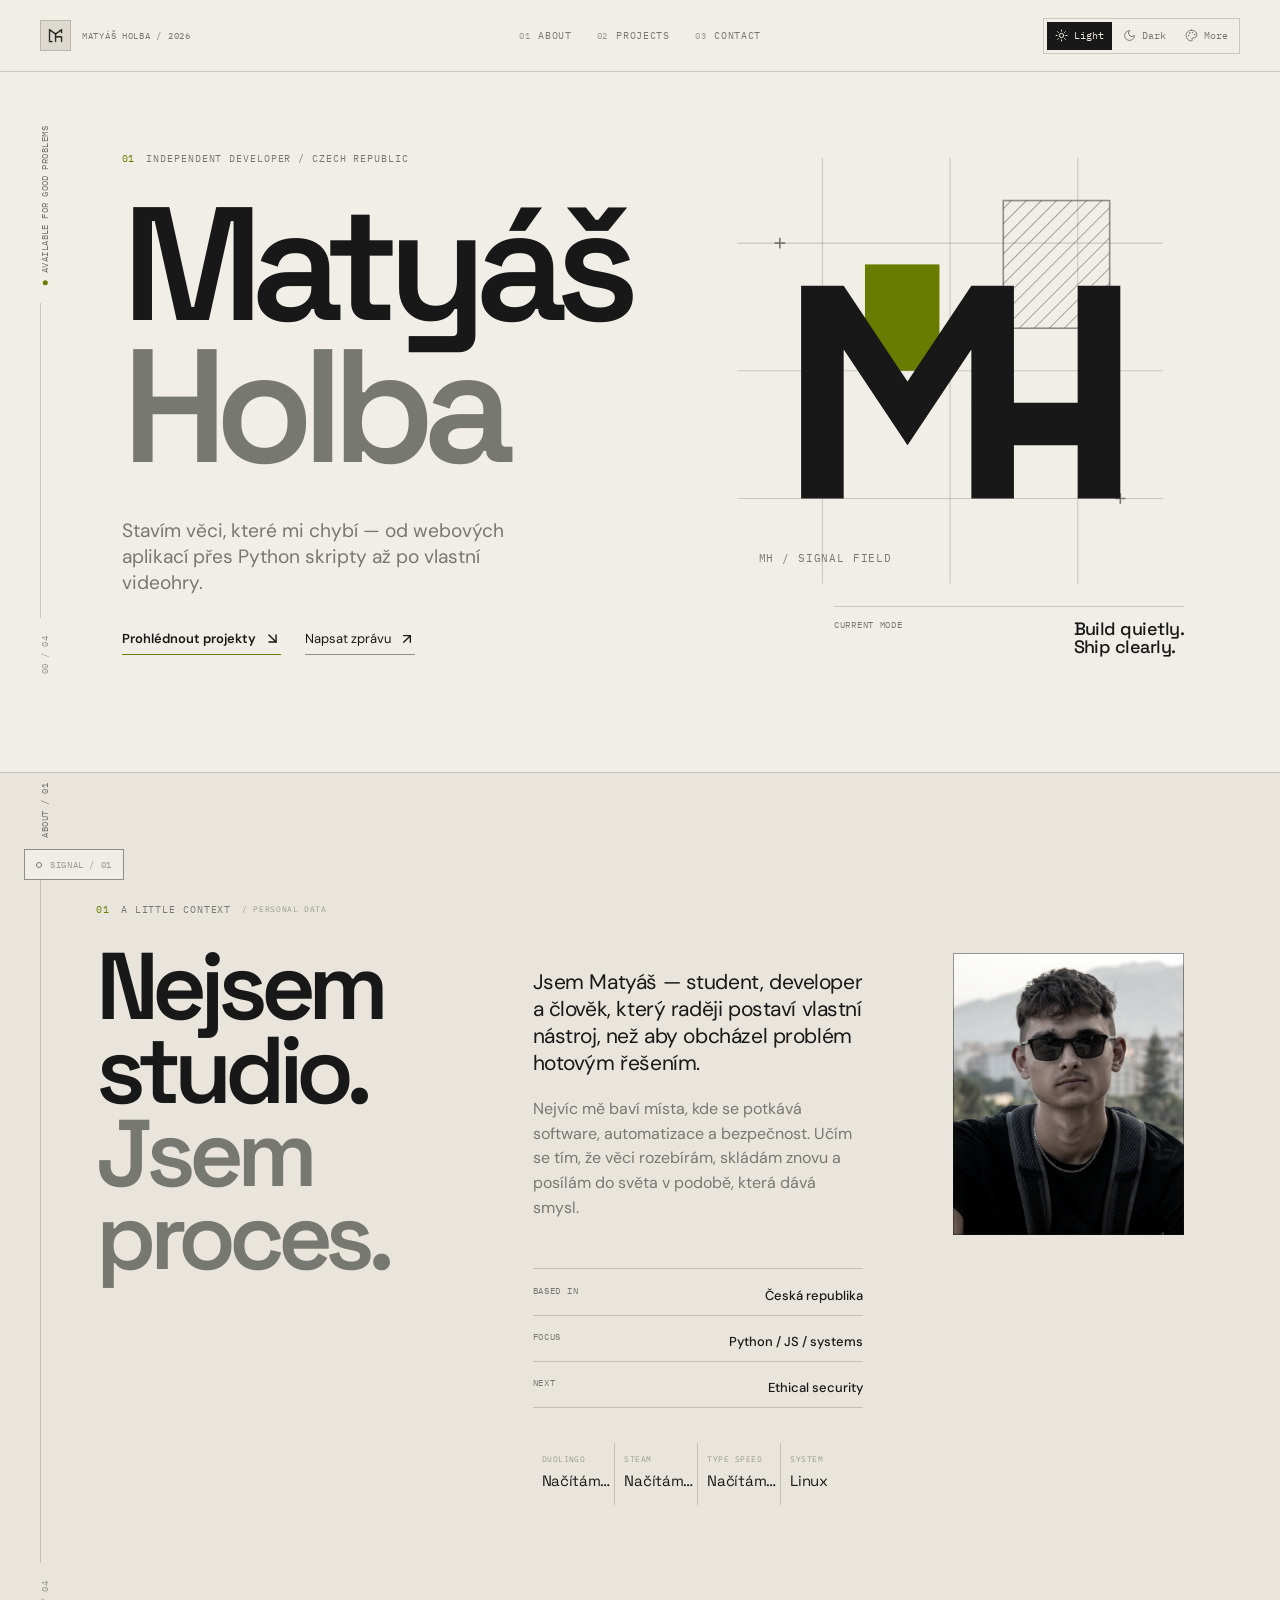
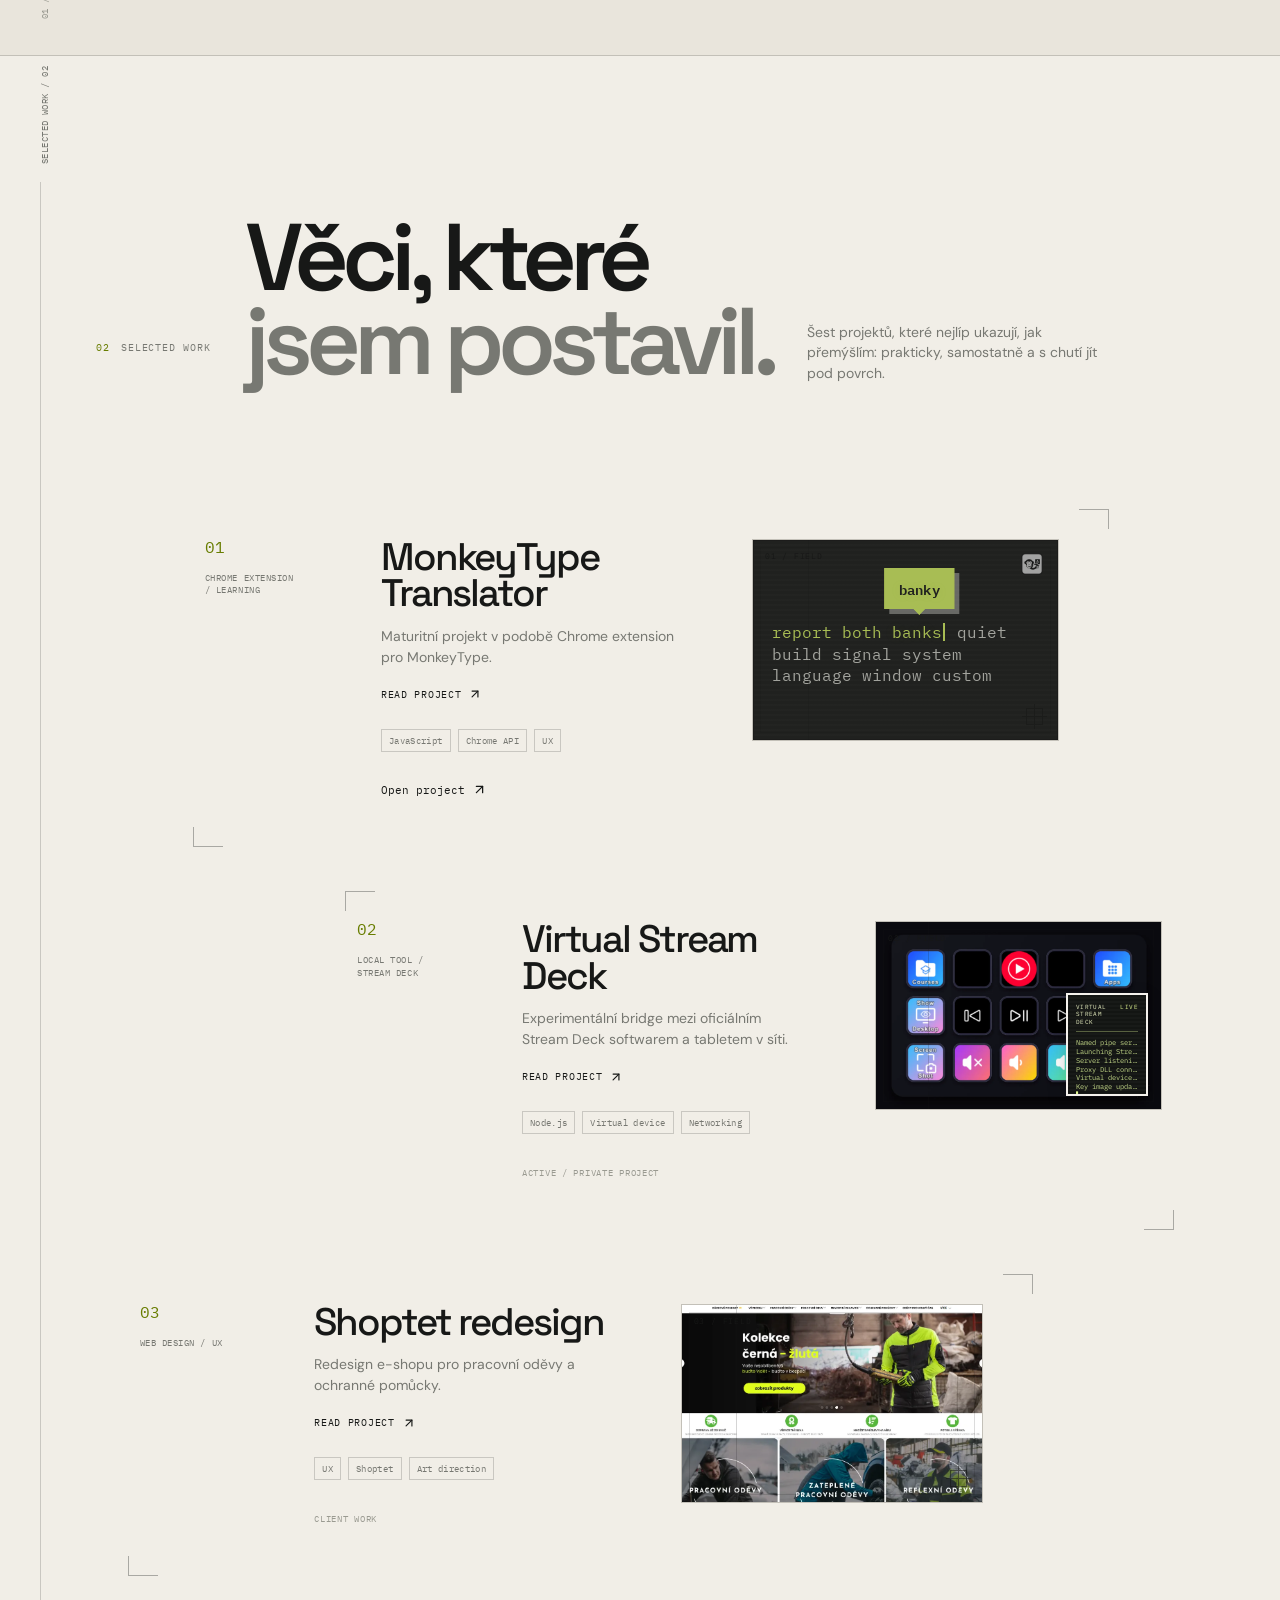
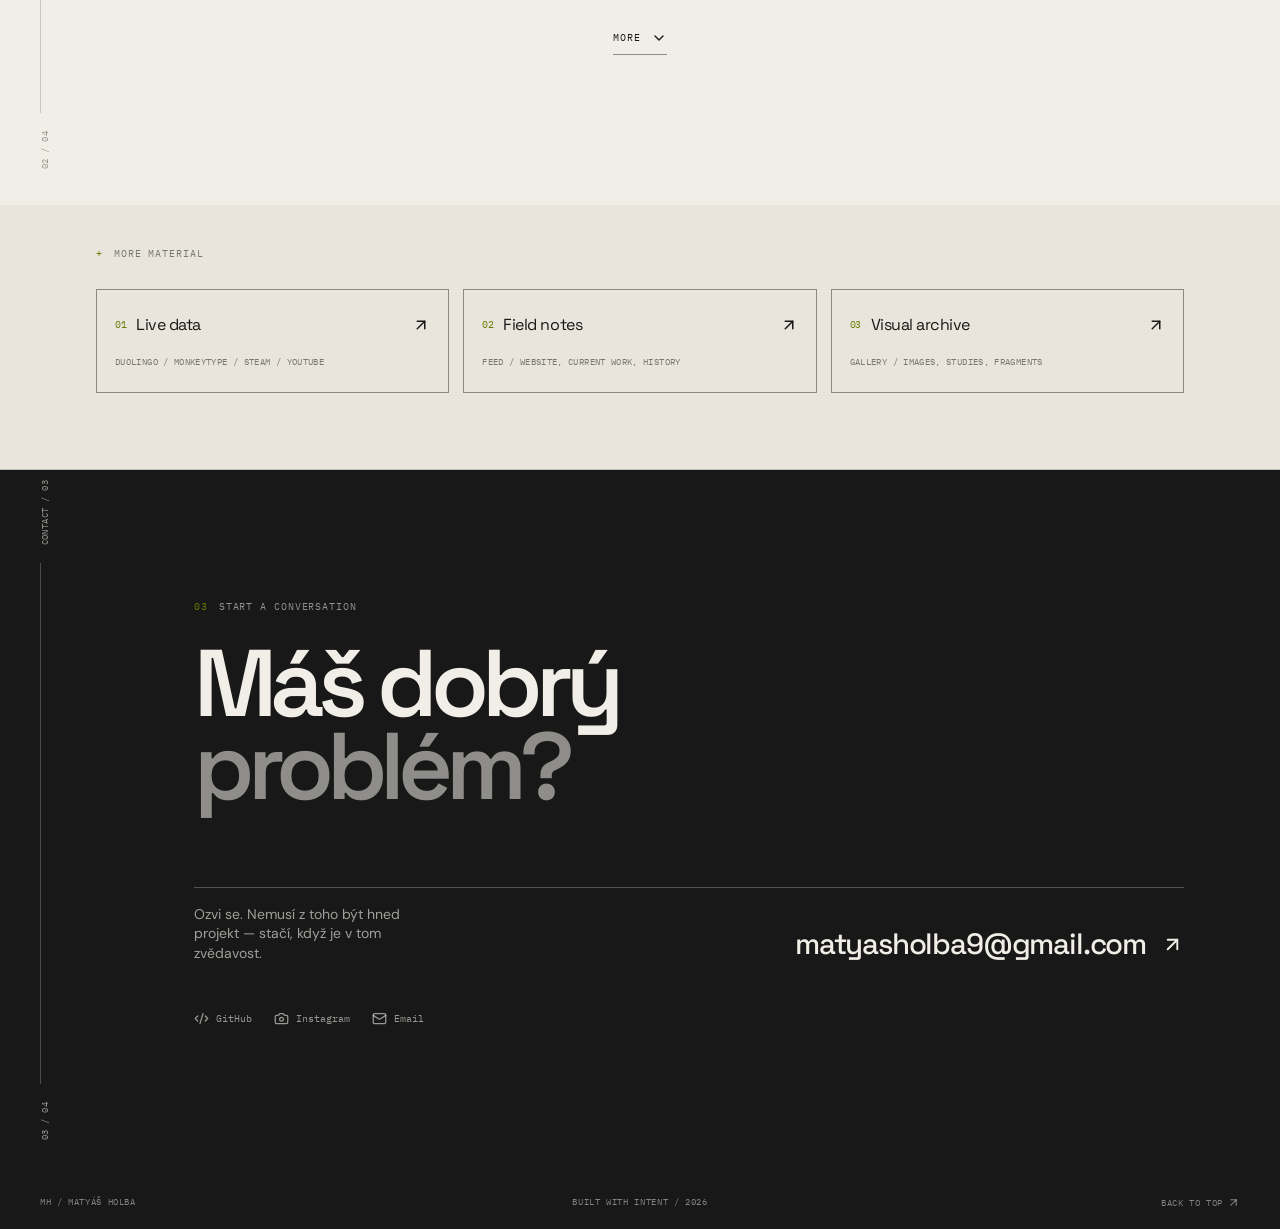
==== commit c4028f07: "fix: absolute OG image URL, restore music toggle, fix overlay padding bug" ====
--- a/index.html
+++ b/index.html
@@ -8,15 +8,15 @@
     <link rel="icon" type="image/png" href="/favicon.png" />
     <meta property="og:title" content="Matyáš Holba — Signal Portfolio" />
     <meta property="og:description" content="Independent developer building useful tools, extensions and systems." />
-    <meta property="og:image" content="/og-image.png" />
+    <meta property="og:image" content="https://matyasholba.cz/og-image.png" />
     <meta property="og:type" content="website" />
     <meta name="twitter:card" content="summary_large_image" />
     <meta name="twitter:title" content="Matyáš Holba — Signal Portfolio" />
     <meta name="twitter:description" content="Independent developer building useful tools, extensions and systems." />
-    <meta name="twitter:image" content="/og-image.png" />
+    <meta name="twitter:image" content="https://matyasholba.cz/og-image.png" />
     <title>Matyáš Holba — Signal Portfolio</title>
-    <script type="module" crossorigin src="/assets/index-CuszPGje.js"></script>
-    <link rel="stylesheet" crossorigin href="/assets/index-Bg-LZ9ES.css">
+    <script type="module" crossorigin src="/assets/index-BETnPdC5.js"></script>
+    <link rel="stylesheet" crossorigin href="/assets/index-SfOL44oV.css">
   </head>
   <body>
     <div id="root"></div>
--- a/assets/index-SfOL44oV.css
+++ b/assets/index-SfOL44oV.css
@@ -0,0 +1 @@
+@import"https://fonts.googleapis.com/css2?family=DM+Sans:wght@400;500;600&family=IBM+Plex+Mono:wght@400;500&family=Space+Grotesk:wght@400;500;600;700&display=swap";#pergamen-overlay{position:fixed;inset:0;z-index:100;background:#111210a3;opacity:0;pointer-events:none;transition:opacity .52s ease}#pergamen-overlay.on{opacity:1}#pergamen-scroller{position:fixed;inset:0;z-index:102;overflow-y:auto;overflow-x:hidden;scrollbar-width:none;pointer-events:none}#pergamen-scroller::-webkit-scrollbar{display:none}#pergamen-scroller.on{pointer-events:auto}#pergamen-dummy{width:100%;min-height:100vh}#pergamen-scene{display:none;position:absolute;top:0;left:0;width:100%;height:100%;perspective:4000px;pointer-events:none}#pergamen-scene.show{display:block}#pergamen-scrollWrap{position:absolute;top:0;left:50%;transform:translate(-50%);width:92%;max-width:800px;transform-style:preserve-3d;pointer-events:auto}@media (min-width: 768px){#pergamen-scrollWrap{width:740px;transform:translate(-50%) rotateY(-10deg) rotateX(3deg)}}.sl{position:absolute;left:0;top:0;width:100%;height:4px;transform-style:preserve-3d}.sl-f{position:absolute;inset:0;background:#d6d5cf;overflow:hidden;backface-visibility:hidden;box-shadow:0 1px #d6d5cf}.sl-b{position:absolute;inset:0;background:#e0e0e0;transform:rotateX(180deg) translateZ(.5px);backface-visibility:hidden;box-shadow:0 1px #e0e0e0}.sl-t{position:absolute;left:0;width:100%;padding:0 24px;color:#20211f}@media (min-width: 768px){.sl-t{padding:0 80px}}#pergamen-src{display:none}@layer components;/*! tailwindcss v4.1.14 | MIT License | https://tailwindcss.com */@layer properties{@supports (((-webkit-hyphens:none)) and (not (margin-trim:inline))) or ((-moz-orient:inline) and (not (color:rgb(from red r g b)))){*,:before,:after,::backdrop{--tw-translate-x:0;--tw-translate-y:0;--tw-translate-z:0;--tw-rotate-x:initial;--tw-rotate-y:initial;--tw-rotate-z:initial;--tw-skew-x:initial;--tw-skew-y:initial;--tw-border-style:solid;--tw-gradient-position:initial;--tw-gradient-from:#0000;--tw-gradient-via:#0000;--tw-gradient-to:#0000;--tw-gradient-stops:initial;--tw-gradient-via-stops:initial;--tw-gradient-from-position:0%;--tw-gradient-via-position:50%;--tw-gradient-to-position:100%;--tw-leading:initial;--tw-font-weight:initial;--tw-tracking:initial;--tw-ordinal:initial;--tw-slashed-zero:initial;--tw-numeric-figure:initial;--tw-numeric-spacing:initial;--tw-numeric-fraction:initial;--tw-shadow:0 0 #0000;--tw-shadow-color:initial;--tw-shadow-alpha:100%;--tw-inset-shadow:0 0 #0000;--tw-inset-shadow-color:initial;--tw-inset-shadow-alpha:100%;--tw-ring-color:initial;--tw-ring-shadow:0 0 #0000;--tw-inset-ring-color:initial;--tw-inset-ring-shadow:0 0 #0000;--tw-ring-inset:initial;--tw-ring-offset-width:0px;--tw-ring-offset-color:#fff;--tw-ring-offset-shadow:0 0 #0000;--tw-outline-style:solid;--tw-backdrop-blur:initial;--tw-backdrop-brightness:initial;--tw-backdrop-contrast:initial;--tw-backdrop-grayscale:initial;--tw-backdrop-hue-rotate:initial;--tw-backdrop-invert:initial;--tw-backdrop-opacity:initial;--tw-backdrop-saturate:initial;--tw-backdrop-sepia:initial;--tw-duration:initial;--tw-ease:initial;--tw-content:"";--tw-animation-delay:0s;--tw-animation-direction:normal;--tw-animation-duration:initial;--tw-animation-fill-mode:none;--tw-animation-iteration-count:1;--tw-enter-blur:0;--tw-enter-opacity:1;--tw-enter-rotate:0;--tw-enter-scale:1;--tw-enter-translate-x:0;--tw-enter-translate-y:0;--tw-exit-blur:0;--tw-exit-opacity:1;--tw-exit-rotate:0;--tw-exit-scale:1;--tw-exit-translate-x:0;--tw-exit-translate-y:0}}}@layer theme{:root,:host{--font-sans:ui-sans-serif,system-ui,sans-serif,"Apple Color Emoji","Segoe UI Emoji","Segoe UI Symbol","Noto Color Emoji";--font-mono:ui-monospace,SFMono-Regular,Menlo,Monaco,Consolas,"Liberation Mono","Courier New",monospace;--color-red-100:oklch(93.6% .032 17.717);--color-red-500:oklch(63.7% .237 25.331);--color-blue-600:oklch(54.6% .245 262.881);--color-blue-700:oklch(48.8% .243 264.376);--color-slate-50:oklch(98.4% .003 247.858);--color-slate-100:oklch(96.8% .007 247.896);--color-slate-600:oklch(44.6% .043 257.281);--color-slate-700:oklch(37.2% .044 257.287);--color-slate-900:oklch(20.8% .042 265.755);--color-black:#000;--color-white:#fff;--spacing:.25rem;--container-sm:24rem;--container-lg:32rem;--container-2xl:42rem;--text-xs:.75rem;--text-xs--line-height:calc(1/.75);--text-sm:.875rem;--text-sm--line-height:calc(1.25/.875);--text-base:1rem;--text-base--line-height: 1.5 ;--text-lg:1.125rem;--text-lg--line-height:calc(1.75/1.125);--text-xl:1.25rem;--text-xl--line-height:calc(1.75/1.25);--text-4xl:2.25rem;--text-4xl--line-height:calc(2.5/2.25);--font-weight-normal:400;--font-weight-medium:500;--font-weight-semibold:600;--font-weight-bold:700;--tracking-tight:-.025em;--tracking-widest:.1em;--leading-snug:1.375;--leading-normal:1.5;--leading-relaxed:1.625;--radius-xs:.125rem;--radius-sm:.25rem;--radius-md:.375rem;--radius-lg:.5rem;--radius-xl:.75rem;--ease-out:cubic-bezier(0,0,.2,1);--ease-in-out:cubic-bezier(.4,0,.2,1);--animate-spin:spin 1s linear infinite;--animate-pulse:pulse 2s cubic-bezier(.4,0,.6,1)infinite;--blur-sm:8px;--blur-2xl:40px;--aspect-video:16/9;--default-transition-duration:.15s;--default-transition-timing-function:cubic-bezier(.4,0,.2,1);--default-font-family:var(--font-sans);--default-mono-font-family:var(--font-mono)}}@layer base{*,:after,:before,::backdrop{box-sizing:border-box;border:0 solid;margin:0;padding:0}::file-selector-button{box-sizing:border-box;border:0 solid;margin:0;padding:0}html,:host{-webkit-text-size-adjust:100%;tab-size:4;line-height:1.5;font-family:var(--default-font-family,ui-sans-serif,system-ui,sans-serif,"Apple Color Emoji","Segoe UI Emoji","Segoe UI Symbol","Noto Color Emoji");font-feature-settings:var(--default-font-feature-settings,normal);font-variation-settings:var(--default-font-variation-settings,normal);-webkit-tap-highlight-color:transparent}hr{height:0;color:inherit;border-top-width:1px}abbr:where([title]){-webkit-text-decoration:underline dotted;text-decoration:underline dotted}h1,h2,h3,h4,h5,h6{font-size:inherit;font-weight:inherit}a{color:inherit;-webkit-text-decoration:inherit;text-decoration:inherit}b,strong{font-weight:bolder}code,kbd,samp,pre{font-family:var(--default-mono-font-family,ui-monospace,SFMono-Regular,Menlo,Monaco,Consolas,"Liberation Mono","Courier New",monospace);font-feature-settings:var(--default-mono-font-feature-settings,normal);font-variation-settings:var(--default-mono-font-variation-settings,normal);font-size:1em}small{font-size:80%}sub,sup{vertical-align:baseline;font-size:75%;line-height:0;position:relative}sub{bottom:-.25em}sup{top:-.5em}table{text-indent:0;border-color:inherit;border-collapse:collapse}:-moz-focusring{outline:auto}progress{vertical-align:baseline}summary{display:list-item}ol,ul,menu{list-style:none}img,svg,video,canvas,audio,iframe,embed,object{vertical-align:middle;display:block}img,video{max-width:100%;height:auto}button,input,select,optgroup,textarea{font:inherit;font-feature-settings:inherit;font-variation-settings:inherit;letter-spacing:inherit;color:inherit;opacity:1;background-color:#0000;border-radius:0}::file-selector-button{font:inherit;font-feature-settings:inherit;font-variation-settings:inherit;letter-spacing:inherit;color:inherit;opacity:1;background-color:#0000;border-radius:0}:where(select:is([multiple],[size])) optgroup{font-weight:bolder}:where(select:is([multiple],[size])) optgroup option{padding-inline-start:20px}::file-selector-button{margin-inline-end:4px}::placeholder{opacity:1}@supports (not ((-webkit-appearance:-apple-pay-button))) or (contain-intrinsic-size:1px){::placeholder{color:currentColor}@supports (color:color-mix(in lab,red,red)){::placeholder{color:color-mix(in oklab,currentcolor 50%,transparent)}}}textarea{resize:vertical}::-webkit-search-decoration{-webkit-appearance:none}::-webkit-date-and-time-value{min-height:1lh;text-align:inherit}::-webkit-datetime-edit{display:inline-flex}::-webkit-datetime-edit-fields-wrapper{padding:0}::-webkit-datetime-edit{padding-block:0}::-webkit-datetime-edit-year-field{padding-block:0}::-webkit-datetime-edit-month-field{padding-block:0}::-webkit-datetime-edit-day-field{padding-block:0}::-webkit-datetime-edit-hour-field{padding-block:0}::-webkit-datetime-edit-minute-field{padding-block:0}::-webkit-datetime-edit-second-field{padding-block:0}::-webkit-datetime-edit-millisecond-field{padding-block:0}::-webkit-datetime-edit-meridiem-field{padding-block:0}::-webkit-calendar-picker-indicator{line-height:1}:-moz-ui-invalid{box-shadow:none}button,input:where([type=button],[type=reset],[type=submit]){appearance:button}::file-selector-button{appearance:button}::-webkit-inner-spin-button{height:auto}::-webkit-outer-spin-button{height:auto}[hidden]:where(:not([hidden=until-found])){display:none!important}}@layer utilities{.\@container\/card-header{container:card-header/inline-size}.\@container\/field-group{container:field-group/inline-size}.pointer-events-none{pointer-events:none}.invisible{visibility:hidden}.sr-only{clip-path:inset(50%);white-space:nowrap;border-width:0;width:1px;height:1px;margin:-1px;padding:0;position:absolute;overflow:hidden}.absolute{position:absolute}.fixed{position:fixed}.relative{position:relative}.static{position:static}.inset-0{inset:calc(var(--spacing)*0)}.inset-x-0{inset-inline:calc(var(--spacing)*0)}.inset-y-0{inset-block:calc(var(--spacing)*0)}.-top-12{top:calc(var(--spacing)*-12)}.top-0{top:calc(var(--spacing)*0)}.top-1\.5{top:calc(var(--spacing)*1.5)}.top-1\/2{top:50%}.top-3\.5{top:calc(var(--spacing)*3.5)}.top-4{top:calc(var(--spacing)*4)}.top-\[1px\]{top:1px}.top-\[50\%\]{top:50%}.top-\[60\%\]{top:60%}.top-full{top:100%}.-right-12{right:calc(var(--spacing)*-12)}.right-0{right:calc(var(--spacing)*0)}.right-1{right:calc(var(--spacing)*1)}.right-2{right:calc(var(--spacing)*2)}.right-3{right:calc(var(--spacing)*3)}.right-4{right:calc(var(--spacing)*4)}.-bottom-12{bottom:calc(var(--spacing)*-12)}.bottom-0{bottom:calc(var(--spacing)*0)}.-left-12{left:calc(var(--spacing)*-12)}.left-0{left:calc(var(--spacing)*0)}.left-1\/2{left:50%}.left-2{left:calc(var(--spacing)*2)}.left-\[50\%\]{left:50%}.isolate{isolation:isolate}.z-10{z-index:10}.z-20{z-index:20}.z-50{z-index:50}.z-\[1\]{z-index:1}.order-first{order:-9999}.order-last{order:9999}.col-start-2{grid-column-start:2}.row-span-2{grid-row:span 2/span 2}.row-start-1{grid-row-start:1}.container{width:100%}@media (min-width:40rem){.container{max-width:40rem}}@media (min-width:48rem){.container{max-width:48rem}}@media (min-width:64rem){.container{max-width:64rem}}@media (min-width:80rem){.container{max-width:80rem}}@media (min-width:96rem){.container{max-width:96rem}}.\!m-0{margin:calc(var(--spacing)*0)!important}.-mx-1{margin-inline:calc(var(--spacing)*-1)}.mx-2{margin-inline:calc(var(--spacing)*2)}.mx-3\.5{margin-inline:calc(var(--spacing)*3.5)}.mx-4{margin-inline:calc(var(--spacing)*4)}.mx-auto{margin-inline:auto}.-my-2{margin-block:calc(var(--spacing)*-2)}.my-0{margin-block:calc(var(--spacing)*0)}.my-0\.5{margin-block:calc(var(--spacing)*.5)}.my-1{margin-block:calc(var(--spacing)*1)}.-mt-4{margin-top:calc(var(--spacing)*-4)}.mt-1\.5{margin-top:calc(var(--spacing)*1.5)}.mt-2{margin-top:calc(var(--spacing)*2)}.mt-4{margin-top:calc(var(--spacing)*4)}.mt-auto{margin-top:auto}.mr-2{margin-right:calc(var(--spacing)*2)}.mb-2{margin-bottom:calc(var(--spacing)*2)}.mb-3{margin-bottom:calc(var(--spacing)*3)}.mb-4{margin-bottom:calc(var(--spacing)*4)}.mb-6{margin-bottom:calc(var(--spacing)*6)}.mb-8{margin-bottom:calc(var(--spacing)*8)}.-ml-4{margin-left:calc(var(--spacing)*-4)}.ml-1{margin-left:calc(var(--spacing)*1)}.ml-4{margin-left:calc(var(--spacing)*4)}.ml-auto{margin-left:auto}.line-clamp-1{-webkit-line-clamp:1;-webkit-box-orient:vertical;display:-webkit-box;overflow:hidden}.line-clamp-2{-webkit-line-clamp:2;-webkit-box-orient:vertical;display:-webkit-box;overflow:hidden}.block{display:block}.flex{display:flex}.grid{display:grid}.hidden{display:none}.inline-flex{display:inline-flex}.table{display:table}.table-caption{display:table-caption}.table-cell{display:table-cell}.table-row{display:table-row}.field-sizing-content{field-sizing:content}.aspect-square{aspect-ratio:1}.aspect-video{aspect-ratio:var(--aspect-video)}.size-\(--cell-size\){width:var(--cell-size);height:var(--cell-size)}.size-2{width:calc(var(--spacing)*2);height:calc(var(--spacing)*2)}.size-2\.5{width:calc(var(--spacing)*2.5);height:calc(var(--spacing)*2.5)}.size-3{width:calc(var(--spacing)*3);height:calc(var(--spacing)*3)}.size-3\.5{width:calc(var(--spacing)*3.5);height:calc(var(--spacing)*3.5)}.size-4{width:calc(var(--spacing)*4);height:calc(var(--spacing)*4)}.size-6{width:calc(var(--spacing)*6);height:calc(var(--spacing)*6)}.size-7{width:calc(var(--spacing)*7);height:calc(var(--spacing)*7)}.size-8{width:calc(var(--spacing)*8);height:calc(var(--spacing)*8)}.size-9{width:calc(var(--spacing)*9);height:calc(var(--spacing)*9)}.size-10{width:calc(var(--spacing)*10);height:calc(var(--spacing)*10)}.size-auto{width:auto;height:auto}.size-full{width:100%;height:100%}.h-\(--cell-size\){height:var(--cell-size)}.h-1\.5{height:calc(var(--spacing)*1.5)}.h-2{height:calc(var(--spacing)*2)}.h-2\.5{height:calc(var(--spacing)*2.5)}.h-4{height:calc(var(--spacing)*4)}.h-5{height:calc(var(--spacing)*5)}.h-6{height:calc(var(--spacing)*6)}.h-7{height:calc(var(--spacing)*7)}.h-8{height:calc(var(--spacing)*8)}.h-9{height:calc(var(--spacing)*9)}.h-10{height:calc(var(--spacing)*10)}.h-12{height:calc(var(--spacing)*12)}.h-16{height:calc(var(--spacing)*16)}.h-\[1\.15rem\]{height:1.15rem}.h-\[500px\]{height:500px}.h-\[calc\(100\%-1px\)\]{height:calc(100% - 1px)}.h-\[var\(--radix-navigation-menu-viewport-height\)\]{height:var(--radix-navigation-menu-viewport-height)}.h-\[var\(--radix-select-trigger-height\)\]{height:var(--radix-select-trigger-height)}.h-auto{height:auto}.h-full{height:100%}.h-px{height:1px}.h-svh{height:100svh}.max-h-\(--radix-context-menu-content-available-height\){max-height:var(--radix-context-menu-content-available-height)}.max-h-\(--radix-dropdown-menu-content-available-height\){max-height:var(--radix-dropdown-menu-content-available-height)}.max-h-\(--radix-select-content-available-height\){max-height:var(--radix-select-content-available-height)}.max-h-\[300px\]{max-height:300px}.min-h-0{min-height:calc(var(--spacing)*0)}.min-h-4{min-height:calc(var(--spacing)*4)}.min-h-16{min-height:calc(var(--spacing)*16)}.min-h-screen{min-height:100vh}.min-h-svh{min-height:100svh}.w-\(--cell-size\){width:var(--cell-size)}.w-\(--sidebar-width\){width:var(--sidebar-width)}.w-0{width:calc(var(--spacing)*0)}.w-1{width:calc(var(--spacing)*1)}.w-2{width:calc(var(--spacing)*2)}.w-2\.5{width:calc(var(--spacing)*2.5)}.w-3{width:calc(var(--spacing)*3)}.w-3\/4{width:75%}.w-4{width:calc(var(--spacing)*4)}.w-5{width:calc(var(--spacing)*5)}.w-8{width:calc(var(--spacing)*8)}.w-9{width:calc(var(--spacing)*9)}.w-10{width:calc(var(--spacing)*10)}.w-16{width:calc(var(--spacing)*16)}.w-64{width:calc(var(--spacing)*64)}.w-72{width:calc(var(--spacing)*72)}.w-\[100px\]{width:100px}.w-\[400px\]{width:400px}.w-auto{width:auto}.w-fit{width:fit-content}.w-full{width:100%}.w-max{width:max-content}.w-px{width:1px}.max-w-\(--skeleton-width\){max-width:var(--skeleton-width)}.max-w-2xl{max-width:var(--container-2xl)}.max-w-\[calc\(100\%-2rem\)\]{max-width:calc(100% - 2rem)}.max-w-lg{max-width:var(--container-lg)}.max-w-max{max-width:max-content}.max-w-sm{max-width:var(--container-sm)}.min-w-\(--cell-size\){min-width:var(--cell-size)}.min-w-0{min-width:calc(var(--spacing)*0)}.min-w-5{min-width:calc(var(--spacing)*5)}.min-w-8{min-width:calc(var(--spacing)*8)}.min-w-9{min-width:calc(var(--spacing)*9)}.min-w-10{min-width:calc(var(--spacing)*10)}.min-w-\[8rem\]{min-width:8rem}.min-w-\[12rem\]{min-width:12rem}.min-w-\[var\(--radix-select-trigger-width\)\]{min-width:var(--radix-select-trigger-width)}.flex-1{flex:1}.flex-shrink-0,.shrink-0{flex-shrink:0}.grow{flex-grow:1}.grow-0{flex-grow:0}.basis-full{flex-basis:100%}.caption-bottom{caption-side:bottom}.border-collapse{border-collapse:collapse}.origin-\(--radix-context-menu-content-transform-origin\){transform-origin:var(--radix-context-menu-content-transform-origin)}.origin-\(--radix-dropdown-menu-content-transform-origin\){transform-origin:var(--radix-dropdown-menu-content-transform-origin)}.origin-\(--radix-hover-card-content-transform-origin\){transform-origin:var(--radix-hover-card-content-transform-origin)}.origin-\(--radix-menubar-content-transform-origin\){transform-origin:var(--radix-menubar-content-transform-origin)}.origin-\(--radix-popover-content-transform-origin\){transform-origin:var(--radix-popover-content-transform-origin)}.origin-\(--radix-select-content-transform-origin\){transform-origin:var(--radix-select-content-transform-origin)}.origin-\(--radix-tooltip-content-transform-origin\){transform-origin:var(--radix-tooltip-content-transform-origin)}.-translate-x-1\/2{--tw-translate-x: -50% ;translate:var(--tw-translate-x)var(--tw-translate-y)}.-translate-x-px{--tw-translate-x:-1px;translate:var(--tw-translate-x)var(--tw-translate-y)}.translate-x-\[-50\%\]{--tw-translate-x:-50%;translate:var(--tw-translate-x)var(--tw-translate-y)}.translate-x-px{--tw-translate-x:1px;translate:var(--tw-translate-x)var(--tw-translate-y)}.-translate-y-1\/2{--tw-translate-y: -50% ;translate:var(--tw-translate-x)var(--tw-translate-y)}.translate-y-0\.5{--tw-translate-y:calc(var(--spacing)*.5);translate:var(--tw-translate-x)var(--tw-translate-y)}.translate-y-\[-50\%\]{--tw-translate-y:-50%;translate:var(--tw-translate-x)var(--tw-translate-y)}.translate-y-\[calc\(-50\%_-_2px\)\]{--tw-translate-y: calc(-50% - 2px) ;translate:var(--tw-translate-x)var(--tw-translate-y)}.rotate-45{rotate:45deg}.rotate-90{rotate:90deg}.transform{transform:var(--tw-rotate-x,)var(--tw-rotate-y,)var(--tw-rotate-z,)var(--tw-skew-x,)var(--tw-skew-y,)}.animate-caret-blink{animation:1.25s ease-out infinite caret-blink}.animate-in{animation:enter var(--tw-animation-duration,var(--tw-duration,.15s))var(--tw-ease,ease)var(--tw-animation-delay,0s)var(--tw-animation-iteration-count,1)var(--tw-animation-direction,normal)var(--tw-animation-fill-mode,none)}.animate-pulse{animation:var(--animate-pulse)}.animate-spin{animation:var(--animate-spin)}.cursor-default{cursor:default}.cursor-pointer{cursor:pointer}.cursor-text{cursor:text}.touch-none{touch-action:none}.resize{resize:both}.resize-none{resize:none}.scroll-my-1{scroll-margin-block:calc(var(--spacing)*1)}.scroll-py-1{scroll-padding-block:calc(var(--spacing)*1)}.list-disc{list-style-type:disc}.list-none{list-style-type:none}.auto-rows-min{grid-auto-rows:min-content}.grid-cols-\[0_1fr\]{grid-template-columns:0 1fr}.grid-rows-\[auto_auto\]{grid-template-rows:auto auto}.flex-col{flex-direction:column}.flex-col-reverse{flex-direction:column-reverse}.flex-row{flex-direction:row}.flex-wrap{flex-wrap:wrap}.items-center{align-items:center}.items-end{align-items:flex-end}.items-start{align-items:flex-start}.items-stretch{align-items:stretch}.justify-between{justify-content:space-between}.justify-center{justify-content:center}.justify-start{justify-content:flex-start}.justify-items-start{justify-items:start}.gap-0{gap:calc(var(--spacing)*0)}.gap-0\.5{gap:calc(var(--spacing)*.5)}.gap-1{gap:calc(var(--spacing)*1)}.gap-1\.5{gap:calc(var(--spacing)*1.5)}.gap-2{gap:calc(var(--spacing)*2)}.gap-2\.5{gap:calc(var(--spacing)*2.5)}.gap-3{gap:calc(var(--spacing)*3)}.gap-4{gap:calc(var(--spacing)*4)}.gap-6{gap:calc(var(--spacing)*6)}.gap-7{gap:calc(var(--spacing)*7)}.gap-y-0\.5{row-gap:calc(var(--spacing)*.5)}.self-start{align-self:flex-start}.self-stretch{align-self:stretch}.justify-self-end{justify-self:flex-end}.overflow-auto{overflow:auto}.overflow-hidden{overflow:hidden}.overflow-x-auto{overflow-x:auto}.overflow-x-hidden{overflow-x:hidden}.overflow-y-auto{overflow-y:auto}.rounded{border-radius:.25rem}.rounded-\[2px\]{border-radius:2px}.rounded-\[4px\]{border-radius:4px}.rounded-\[10px\]{border-radius:10px}.rounded-\[20px\]{border-radius:20px}.rounded-\[calc\(var\(--radius\)-5px\)\]{border-radius:calc(var(--radius) - 5px)}.rounded-\[inherit\]{border-radius:inherit}.rounded-full{border-radius:3.40282e38px}.rounded-lg{border-radius:var(--radius-lg)}.rounded-md{border-radius:var(--radius-md)}.rounded-none{border-radius:0}.rounded-sm{border-radius:var(--radius-sm)}.rounded-xl{border-radius:var(--radius-xl)}.rounded-xs{border-radius:var(--radius-xs)}.rounded-l-md{border-top-left-radius:var(--radius-md);border-bottom-left-radius:var(--radius-md)}.rounded-tl-sm{border-top-left-radius:var(--radius-sm)}.rounded-r-md{border-top-right-radius:var(--radius-md);border-bottom-right-radius:var(--radius-md)}.border{border-style:var(--tw-border-style);border-width:1px}.border-0{border-style:var(--tw-border-style);border-width:0}.border-\[1\.5px\]{border-style:var(--tw-border-style);border-width:1.5px}.border-y{border-block-style:var(--tw-border-style);border-block-width:1px}.border-t{border-top-style:var(--tw-border-style);border-top-width:1px}.border-r{border-right-style:var(--tw-border-style);border-right-width:1px}.border-b{border-bottom-style:var(--tw-border-style);border-bottom-width:1px}.border-l{border-left-style:var(--tw-border-style);border-left-width:1px}.border-dashed{--tw-border-style:dashed;border-style:dashed}.border-\(--color-border\){border-color:var(--color-border)}.border-\[rgba\(0\,0\,0\,0\.08\)\]{border-color:#00000014}.border-transparent{border-color:#0000}.border-t-transparent{border-top-color:#0000}.border-l-transparent{border-left-color:#0000}.bg-\(--color-bg\){background-color:var(--color-bg)}.bg-\[\#1a1a19\]{background-color:#1a1a19}.bg-\[\#f8f8f7\]{background-color:#f8f8f7}.bg-black\/50{background-color:#00000080}@supports (color:color-mix(in lab,red,red)){.bg-black\/50{background-color:color-mix(in oklab,var(--color-black)50%,transparent)}}.bg-blue-600{background-color:var(--color-blue-600)}.bg-red-100{background-color:var(--color-red-100)}.bg-transparent{background-color:#0000}.bg-white{background-color:var(--color-white)}.bg-white\/80{background-color:#fffc}@supports (color:color-mix(in lab,red,red)){.bg-white\/80{background-color:color-mix(in oklab,var(--color-white)80%,transparent)}}.bg-gradient-to-br{--tw-gradient-position:to bottom right in oklab;background-image:linear-gradient(var(--tw-gradient-stops))}.from-slate-50{--tw-gradient-from:var(--color-slate-50);--tw-gradient-stops:var(--tw-gradient-via-stops,var(--tw-gradient-position),var(--tw-gradient-from)var(--tw-gradient-from-position),var(--tw-gradient-to)var(--tw-gradient-to-position))}.to-slate-100{--tw-gradient-to:var(--color-slate-100);--tw-gradient-stops:var(--tw-gradient-via-stops,var(--tw-gradient-position),var(--tw-gradient-from)var(--tw-gradient-from-position),var(--tw-gradient-to)var(--tw-gradient-to-position))}.fill-current{fill:currentColor}.p-0{padding:calc(var(--spacing)*0)}.p-1{padding:calc(var(--spacing)*1)}.p-2{padding:calc(var(--spacing)*2)}.p-3{padding:calc(var(--spacing)*3)}.p-4{padding:calc(var(--spacing)*4)}.p-5{padding:calc(var(--spacing)*5)}.p-6{padding:calc(var(--spacing)*6)}.p-8{padding:calc(var(--spacing)*8)}.p-\[3px\]{padding:3px}.p-px{padding:1px}.px-\(--cell-size\){padding-inline:var(--cell-size)}.px-1{padding-inline:calc(var(--spacing)*1)}.px-1\.5{padding-inline:calc(var(--spacing)*1.5)}.px-2{padding-inline:calc(var(--spacing)*2)}.px-2\.5{padding-inline:calc(var(--spacing)*2.5)}.px-3{padding-inline:calc(var(--spacing)*3)}.px-4{padding-inline:calc(var(--spacing)*4)}.px-5{padding-inline:calc(var(--spacing)*5)}.px-6{padding-inline:calc(var(--spacing)*6)}.py-0\.5{padding-block:calc(var(--spacing)*.5)}.py-1{padding-block:calc(var(--spacing)*1)}.py-1\.5{padding-block:calc(var(--spacing)*1.5)}.py-2{padding-block:calc(var(--spacing)*2)}.py-2\.5{padding-block:calc(var(--spacing)*2.5)}.py-3{padding-block:calc(var(--spacing)*3)}.py-4{padding-block:calc(var(--spacing)*4)}.py-5{padding-block:calc(var(--spacing)*5)}.py-6{padding-block:calc(var(--spacing)*6)}.pt-0{padding-top:calc(var(--spacing)*0)}.pt-3{padding-top:calc(var(--spacing)*3)}.pt-4{padding-top:calc(var(--spacing)*4)}.pt-8{padding-top:calc(var(--spacing)*8)}.pt-12{padding-top:calc(var(--spacing)*12)}.pr-1{padding-right:calc(var(--spacing)*1)}.pr-2{padding-right:calc(var(--spacing)*2)}.pr-2\.5{padding-right:calc(var(--spacing)*2.5)}.pr-3{padding-right:calc(var(--spacing)*3)}.pr-8{padding-right:calc(var(--spacing)*8)}.pb-3{padding-bottom:calc(var(--spacing)*3)}.pb-4{padding-bottom:calc(var(--spacing)*4)}.pb-8{padding-bottom:calc(var(--spacing)*8)}.pl-2{padding-left:calc(var(--spacing)*2)}.pl-3{padding-left:calc(var(--spacing)*3)}.pl-4{padding-left:calc(var(--spacing)*4)}.pl-8{padding-left:calc(var(--spacing)*8)}.text-center{text-align:center}.text-left{text-align:left}.align-middle{vertical-align:middle}.font-mono{font-family:var(--font-mono)}.font-sans{font-family:var(--font-sans)}.text-4xl{font-size:var(--text-4xl);line-height:var(--tw-leading,var(--text-4xl--line-height))}.text-base{font-size:var(--text-base);line-height:var(--tw-leading,var(--text-base--line-height))}.text-lg{font-size:var(--text-lg);line-height:var(--tw-leading,var(--text-lg--line-height))}.text-sm{font-size:var(--text-sm);line-height:var(--tw-leading,var(--text-sm--line-height))}.text-sm\/relaxed{font-size:var(--text-sm);line-height:var(--leading-relaxed)}.text-xl{font-size:var(--text-xl);line-height:var(--tw-leading,var(--text-xl--line-height))}.text-xs{font-size:var(--text-xs);line-height:var(--tw-leading,var(--text-xs--line-height))}.text-\[0\.8rem\]{font-size:.8rem}.leading-5{--tw-leading:calc(var(--spacing)*5);line-height:calc(var(--spacing)*5)}.leading-\[26px\]{--tw-leading:26px;line-height:26px}.leading-none{--tw-leading:1;line-height:1}.leading-normal{--tw-leading:var(--leading-normal);line-height:var(--leading-normal)}.leading-relaxed{--tw-leading:var(--leading-relaxed);line-height:var(--leading-relaxed)}.leading-snug{--tw-leading:var(--leading-snug);line-height:var(--leading-snug)}.font-bold{--tw-font-weight:var(--font-weight-bold);font-weight:var(--font-weight-bold)}.font-medium{--tw-font-weight:var(--font-weight-medium);font-weight:var(--font-weight-medium)}.font-normal{--tw-font-weight:var(--font-weight-normal);font-weight:var(--font-weight-normal)}.font-semibold{--tw-font-weight:var(--font-weight-semibold);font-weight:var(--font-weight-semibold)}.tracking-\[-0\.44px\]{--tw-tracking:-.44px;letter-spacing:-.44px}.tracking-\[-0\.154px\]{--tw-tracking:-.154px;letter-spacing:-.154px}.tracking-tight{--tw-tracking:var(--tracking-tight);letter-spacing:var(--tracking-tight)}.tracking-widest{--tw-tracking:var(--tracking-widest);letter-spacing:var(--tracking-widest)}.text-balance{text-wrap:balance}.break-words{overflow-wrap:break-word}.whitespace-break-spaces{white-space:break-spaces}.whitespace-nowrap{white-space:nowrap}.text-\[\#34322d\]{color:#34322d}.text-\[\#858481\]{color:#858481}.text-current{color:currentColor}.text-red-500{color:var(--color-red-500)}.text-slate-600{color:var(--color-slate-600)}.text-slate-700{color:var(--color-slate-700)}.text-slate-900{color:var(--color-slate-900)}.text-white{color:var(--color-white)}.tabular-nums{--tw-numeric-spacing:tabular-nums;font-variant-numeric:var(--tw-ordinal,)var(--tw-slashed-zero,)var(--tw-numeric-figure,)var(--tw-numeric-spacing,)var(--tw-numeric-fraction,)}.underline-offset-4{text-underline-offset:4px}.opacity-0{opacity:0}.opacity-50{opacity:.5}.opacity-70{opacity:.7}.shadow{--tw-shadow:0 1px 3px 0 var(--tw-shadow-color,#0000001a),0 1px 2px -1px var(--tw-shadow-color,#0000001a);box-shadow:var(--tw-inset-shadow),var(--tw-inset-ring-shadow),var(--tw-ring-offset-shadow),var(--tw-ring-shadow),var(--tw-shadow)}.shadow-\[0_0_0_1px_hsl\(var\(--sidebar-border\)\)\]{--tw-shadow:0 0 0 1px var(--tw-shadow-color,hsl(var(--sidebar-border)));box-shadow:var(--tw-inset-shadow),var(--tw-inset-ring-shadow),var(--tw-ring-offset-shadow),var(--tw-ring-shadow),var(--tw-shadow)}.shadow-\[0px_4px_11px_0px_rgba\(0\,0\,0\,0\.08\)\]{--tw-shadow:0px 4px 11px 0px var(--tw-shadow-color,#00000014);box-shadow:var(--tw-inset-shadow),var(--tw-inset-ring-shadow),var(--tw-ring-offset-shadow),var(--tw-ring-shadow),var(--tw-shadow)}.shadow-lg{--tw-shadow:0 10px 15px -3px var(--tw-shadow-color,#0000001a),0 4px 6px -4px var(--tw-shadow-color,#0000001a);box-shadow:var(--tw-inset-shadow),var(--tw-inset-ring-shadow),var(--tw-ring-offset-shadow),var(--tw-ring-shadow),var(--tw-shadow)}.shadow-md{--tw-shadow:0 4px 6px -1px var(--tw-shadow-color,#0000001a),0 2px 4px -2px var(--tw-shadow-color,#0000001a);box-shadow:var(--tw-inset-shadow),var(--tw-inset-ring-shadow),var(--tw-ring-offset-shadow),var(--tw-ring-shadow),var(--tw-shadow)}.shadow-none{--tw-shadow:0 0 #0000;box-shadow:var(--tw-inset-shadow),var(--tw-inset-ring-shadow),var(--tw-ring-offset-shadow),var(--tw-ring-shadow),var(--tw-shadow)}.shadow-sm{--tw-shadow:0 1px 3px 0 var(--tw-shadow-color,#0000001a),0 1px 2px -1px var(--tw-shadow-color,#0000001a);box-shadow:var(--tw-inset-shadow),var(--tw-inset-ring-shadow),var(--tw-ring-offset-shadow),var(--tw-ring-shadow),var(--tw-shadow)}.shadow-xl{--tw-shadow:0 20px 25px -5px var(--tw-shadow-color,#0000001a),0 8px 10px -6px var(--tw-shadow-color,#0000001a);box-shadow:var(--tw-inset-shadow),var(--tw-inset-ring-shadow),var(--tw-ring-offset-shadow),var(--tw-ring-shadow),var(--tw-shadow)}.shadow-xs{--tw-shadow:0 1px 2px 0 var(--tw-shadow-color,#0000000d);box-shadow:var(--tw-inset-shadow),var(--tw-inset-ring-shadow),var(--tw-ring-offset-shadow),var(--tw-ring-shadow),var(--tw-shadow)}.ring-0{--tw-ring-shadow:var(--tw-ring-inset,)0 0 0 calc(0px + var(--tw-ring-offset-width))var(--tw-ring-color,currentcolor);box-shadow:var(--tw-inset-shadow),var(--tw-inset-ring-shadow),var(--tw-ring-offset-shadow),var(--tw-ring-shadow),var(--tw-shadow)}.outline-hidden{--tw-outline-style:none;outline-style:none}@media (forced-colors:active){.outline-hidden{outline-offset:2px;outline:2px solid #0000}}.outline{outline-style:var(--tw-outline-style);outline-width:1px}.backdrop-blur-2xl{--tw-backdrop-blur:blur(var(--blur-2xl));-webkit-backdrop-filter:var(--tw-backdrop-blur,)var(--tw-backdrop-brightness,)var(--tw-backdrop-contrast,)var(--tw-backdrop-grayscale,)var(--tw-backdrop-hue-rotate,)var(--tw-backdrop-invert,)var(--tw-backdrop-opacity,)var(--tw-backdrop-saturate,)var(--tw-backdrop-sepia,);backdrop-filter:var(--tw-backdrop-blur,)var(--tw-backdrop-brightness,)var(--tw-backdrop-contrast,)var(--tw-backdrop-grayscale,)var(--tw-backdrop-hue-rotate,)var(--tw-backdrop-invert,)var(--tw-backdrop-opacity,)var(--tw-backdrop-saturate,)var(--tw-backdrop-sepia,)}.backdrop-blur-sm{--tw-backdrop-blur:blur(var(--blur-sm));-webkit-backdrop-filter:var(--tw-backdrop-blur,)var(--tw-backdrop-brightness,)var(--tw-backdrop-contrast,)var(--tw-backdrop-grayscale,)var(--tw-backdrop-hue-rotate,)var(--tw-backdrop-invert,)var(--tw-backdrop-opacity,)var(--tw-backdrop-saturate,)var(--tw-backdrop-sepia,);backdrop-filter:var(--tw-backdrop-blur,)var(--tw-backdrop-brightness,)var(--tw-backdrop-contrast,)var(--tw-backdrop-grayscale,)var(--tw-backdrop-hue-rotate,)var(--tw-backdrop-invert,)var(--tw-backdrop-opacity,)var(--tw-backdrop-saturate,)var(--tw-backdrop-sepia,)}.transition{transition-property:color,background-color,border-color,outline-color,text-decoration-color,fill,stroke,--tw-gradient-from,--tw-gradient-via,--tw-gradient-to,opacity,box-shadow,transform,translate,scale,rotate,filter,-webkit-backdrop-filter,backdrop-filter,display,content-visibility,overlay,pointer-events;transition-timing-function:var(--tw-ease,var(--default-transition-timing-function));transition-duration:var(--tw-duration,var(--default-transition-duration))}.transition-\[color\,box-shadow\]{transition-property:color,box-shadow;transition-timing-function:var(--tw-ease,var(--default-transition-timing-function));transition-duration:var(--tw-duration,var(--default-transition-duration))}.transition-\[left\,right\,width\]{transition-property:left,right,width;transition-timing-function:var(--tw-ease,var(--default-transition-timing-function));transition-duration:var(--tw-duration,var(--default-transition-duration))}.transition-\[margin\,opacity\]{transition-property:margin,opacity;transition-timing-function:var(--tw-ease,var(--default-transition-timing-function));transition-duration:var(--tw-duration,var(--default-transition-duration))}.transition-\[width\,height\,padding\]{transition-property:width,height,padding;transition-timing-function:var(--tw-ease,var(--default-transition-timing-function));transition-duration:var(--tw-duration,var(--default-transition-duration))}.transition-\[width\]{transition-property:width;transition-timing-function:var(--tw-ease,var(--default-transition-timing-function));transition-duration:var(--tw-duration,var(--default-transition-duration))}.transition-all{transition-property:all;transition-timing-function:var(--tw-ease,var(--default-transition-timing-function));transition-duration:var(--tw-duration,var(--default-transition-duration))}.transition-colors{transition-property:color,background-color,border-color,outline-color,text-decoration-color,fill,stroke,--tw-gradient-from,--tw-gradient-via,--tw-gradient-to;transition-timing-function:var(--tw-ease,var(--default-transition-timing-function));transition-duration:var(--tw-duration,var(--default-transition-duration))}.transition-opacity{transition-property:opacity;transition-timing-function:var(--tw-ease,var(--default-transition-timing-function));transition-duration:var(--tw-duration,var(--default-transition-duration))}.transition-shadow{transition-property:box-shadow;transition-timing-function:var(--tw-ease,var(--default-transition-timing-function));transition-duration:var(--tw-duration,var(--default-transition-duration))}.transition-transform{transition-property:transform,translate,scale,rotate;transition-timing-function:var(--tw-ease,var(--default-transition-timing-function));transition-duration:var(--tw-duration,var(--default-transition-duration))}.transition-none{transition-property:none}.duration-100{--tw-duration:.1s;transition-duration:.1s}.duration-200{--tw-duration:.2s;transition-duration:.2s}.duration-300{--tw-duration:.3s;transition-duration:.3s}.duration-1000{--tw-duration:1s;transition-duration:1s}.ease-in-out{--tw-ease:var(--ease-in-out);transition-timing-function:var(--ease-in-out)}.ease-linear{--tw-ease:linear;transition-timing-function:linear}.fade-in-0{--tw-enter-opacity:0}.outline-none{--tw-outline-style:none;outline-style:none}.select-none{-webkit-user-select:none;user-select:none}.zoom-in-95{--tw-enter-scale:.95}.\[--cell-size\:--spacing\(8\)\]{--cell-size:calc(var(--spacing)*8)}.group-focus-within\/menu-item\:opacity-100:is(:where(.group\/menu-item):focus-within *){opacity:1}@media (hover:hover){.group-hover\/menu-item\:opacity-100:is(:where(.group\/menu-item):hover *){opacity:1}}.group-has-data-\[sidebar\=menu-action\]\/menu-item\:pr-8:is(:where(.group\/menu-item):has([data-sidebar=menu-action]) *){padding-right:calc(var(--spacing)*8)}.group-has-\[\[data-orientation\=horizontal\]\]\/field\:text-balance:is(:where(.group\/field):has([data-orientation=horizontal]) *){text-wrap:balance}.group-has-\[\[data-slot\=item-description\]\]\/item\:translate-y-0\.5:is(:where(.group\/item):has([data-slot=item-description]) *){--tw-translate-y:calc(var(--spacing)*.5);translate:var(--tw-translate-x)var(--tw-translate-y)}.group-has-\[\[data-slot\=item-description\]\]\/item\:self-start:is(:where(.group\/item):has([data-slot=item-description]) *){align-self:flex-start}.group-has-\[\>input\]\/input-group\:pt-2\.5:is(:where(.group\/input-group):has(>input) *){padding-top:calc(var(--spacing)*2.5)}.group-has-\[\>input\]\/input-group\:pb-2\.5:is(:where(.group\/input-group):has(>input) *){padding-bottom:calc(var(--spacing)*2.5)}.group-data-\[collapsible\=icon\]\:-mt-8:is(:where(.group)[data-collapsible=icon] *){margin-top:calc(var(--spacing)*-8)}.group-data-\[collapsible\=icon\]\:hidden:is(:where(.group)[data-collapsible=icon] *){display:none}.group-data-\[collapsible\=icon\]\:size-8\!:is(:where(.group)[data-collapsible=icon] *){width:calc(var(--spacing)*8)!important;height:calc(var(--spacing)*8)!important}.group-data-\[collapsible\=icon\]\:w-\(--sidebar-width-icon\):is(:where(.group)[data-collapsible=icon] *){width:var(--sidebar-width-icon)}.group-data-\[collapsible\=icon\]\:w-\[calc\(var\(--sidebar-width-icon\)\+\(--spacing\(4\)\)\)\]:is(:where(.group)[data-collapsible=icon] *){width:calc(var(--sidebar-width-icon) + (calc(var(--spacing)*4)))}.group-data-\[collapsible\=icon\]\:w-\[calc\(var\(--sidebar-width-icon\)\+\(--spacing\(4\)\)\+2px\)\]:is(:where(.group)[data-collapsible=icon] *){width:calc(var(--sidebar-width-icon) + (calc(var(--spacing)*4)) + 2px)}.group-data-\[collapsible\=icon\]\:overflow-hidden:is(:where(.group)[data-collapsible=icon] *){overflow:hidden}.group-data-\[collapsible\=icon\]\:p-0\!:is(:where(.group)[data-collapsible=icon] *){padding:calc(var(--spacing)*0)!important}.group-data-\[collapsible\=icon\]\:p-2\!:is(:where(.group)[data-collapsible=icon] *){padding:calc(var(--spacing)*2)!important}.group-data-\[collapsible\=icon\]\:opacity-0:is(:where(.group)[data-collapsible=icon] *){opacity:0}.group-data-\[collapsible\=offcanvas\]\:right-\[calc\(var\(--sidebar-width\)\*-1\)\]:is(:where(.group)[data-collapsible=offcanvas] *){right:calc(var(--sidebar-width)*-1)}.group-data-\[collapsible\=offcanvas\]\:left-\[calc\(var\(--sidebar-width\)\*-1\)\]:is(:where(.group)[data-collapsible=offcanvas] *){left:calc(var(--sidebar-width)*-1)}.group-data-\[collapsible\=offcanvas\]\:w-0:is(:where(.group)[data-collapsible=offcanvas] *){width:calc(var(--spacing)*0)}.group-data-\[collapsible\=offcanvas\]\:translate-x-0:is(:where(.group)[data-collapsible=offcanvas] *){--tw-translate-x:calc(var(--spacing)*0);translate:var(--tw-translate-x)var(--tw-translate-y)}.group-data-\[disabled\=true\]\:pointer-events-none:is(:where(.group)[data-disabled=true] *){pointer-events:none}.group-data-\[disabled\=true\]\:opacity-50:is(:where(.group)[data-disabled=true] *),.group-data-\[disabled\=true\]\/field\:opacity-50:is(:where(.group\/field)[data-disabled=true] *),.group-data-\[disabled\=true\]\/input-group\:opacity-50:is(:where(.group\/input-group)[data-disabled=true] *){opacity:.5}.group-data-\[focused\=true\]\/day\:relative:is(:where(.group\/day)[data-focused=true] *){position:relative}.group-data-\[focused\=true\]\/day\:z-10:is(:where(.group\/day)[data-focused=true] *){z-index:10}.group-data-\[focused\=true\]\/day\:ring-\[3px\]:is(:where(.group\/day)[data-focused=true] *){--tw-ring-shadow:var(--tw-ring-inset,)0 0 0 calc(3px + var(--tw-ring-offset-width))var(--tw-ring-color,currentcolor);box-shadow:var(--tw-inset-shadow),var(--tw-inset-ring-shadow),var(--tw-ring-offset-shadow),var(--tw-ring-shadow),var(--tw-shadow)}.group-data-\[side\=left\]\:-right-4:is(:where(.group)[data-side=left] *){right:calc(var(--spacing)*-4)}.group-data-\[side\=left\]\:border-r:is(:where(.group)[data-side=left] *){border-right-style:var(--tw-border-style);border-right-width:1px}.group-data-\[side\=right\]\:left-0:is(:where(.group)[data-side=right] *){left:calc(var(--spacing)*0)}.group-data-\[side\=right\]\:rotate-180:is(:where(.group)[data-side=right] *){rotate:180deg}.group-data-\[side\=right\]\:border-l:is(:where(.group)[data-side=right] *){border-left-style:var(--tw-border-style);border-left-width:1px}.group-data-\[state\=open\]\:rotate-180:is(:where(.group)[data-state=open] *){rotate:180deg}.group-data-\[variant\=floating\]\:rounded-lg:is(:where(.group)[data-variant=floating] *){border-radius:var(--radius-lg)}.group-data-\[variant\=floating\]\:border:is(:where(.group)[data-variant=floating] *){border-style:var(--tw-border-style);border-width:1px}.group-data-\[variant\=floating\]\:shadow-sm:is(:where(.group)[data-variant=floating] *){--tw-shadow:0 1px 3px 0 var(--tw-shadow-color,#0000001a),0 1px 2px -1px var(--tw-shadow-color,#0000001a);box-shadow:var(--tw-inset-shadow),var(--tw-inset-ring-shadow),var(--tw-ring-offset-shadow),var(--tw-ring-shadow),var(--tw-shadow)}.group-data-\[variant\=outline\]\/field-group\:-mb-2:is(:where(.group\/field-group)[data-variant=outline] *){margin-bottom:calc(var(--spacing)*-2)}.group-data-\[vaul-drawer-direction\=bottom\]\/drawer-content\:block:is(:where(.group\/drawer-content)[data-vaul-drawer-direction=bottom] *){display:block}.group-data-\[vaul-drawer-direction\=bottom\]\/drawer-content\:text-center:is(:where(.group\/drawer-content)[data-vaul-drawer-direction=bottom] *),.group-data-\[vaul-drawer-direction\=top\]\/drawer-content\:text-center:is(:where(.group\/drawer-content)[data-vaul-drawer-direction=top] *){text-align:center}.group-data-\[viewport\=false\]\/navigation-menu\:top-full:is(:where(.group\/navigation-menu)[data-viewport=false] *){top:100%}.group-data-\[viewport\=false\]\/navigation-menu\:mt-1\.5:is(:where(.group\/navigation-menu)[data-viewport=false] *){margin-top:calc(var(--spacing)*1.5)}.group-data-\[viewport\=false\]\/navigation-menu\:overflow-hidden:is(:where(.group\/navigation-menu)[data-viewport=false] *){overflow:hidden}.group-data-\[viewport\=false\]\/navigation-menu\:rounded-md:is(:where(.group\/navigation-menu)[data-viewport=false] *){border-radius:var(--radius-md)}.group-data-\[viewport\=false\]\/navigation-menu\:border:is(:where(.group\/navigation-menu)[data-viewport=false] *){border-style:var(--tw-border-style);border-width:1px}.group-data-\[viewport\=false\]\/navigation-menu\:shadow:is(:where(.group\/navigation-menu)[data-viewport=false] *){--tw-shadow:0 1px 3px 0 var(--tw-shadow-color,#0000001a),0 1px 2px -1px var(--tw-shadow-color,#0000001a);box-shadow:var(--tw-inset-shadow),var(--tw-inset-ring-shadow),var(--tw-ring-offset-shadow),var(--tw-ring-shadow),var(--tw-shadow)}.group-data-\[viewport\=false\]\/navigation-menu\:duration-200:is(:where(.group\/navigation-menu)[data-viewport=false] *){--tw-duration:.2s;transition-duration:.2s}.peer-disabled\:cursor-not-allowed:is(:where(.peer):disabled~*){cursor:not-allowed}.peer-disabled\:opacity-50:is(:where(.peer):disabled~*){opacity:.5}.peer-data-\[size\=default\]\/menu-button\:top-1\.5:is(:where(.peer\/menu-button)[data-size=default]~*){top:calc(var(--spacing)*1.5)}.peer-data-\[size\=lg\]\/menu-button\:top-2\.5:is(:where(.peer\/menu-button)[data-size=lg]~*){top:calc(var(--spacing)*2.5)}.peer-data-\[size\=sm\]\/menu-button\:top-1:is(:where(.peer\/menu-button)[data-size=sm]~*){top:calc(var(--spacing)*1)}.file\:inline-flex::file-selector-button{display:inline-flex}.file\:h-7::file-selector-button{height:calc(var(--spacing)*7)}.file\:border-0::file-selector-button{border-style:var(--tw-border-style);border-width:0}.file\:bg-transparent::file-selector-button{background-color:#0000}.file\:text-sm::file-selector-button{font-size:var(--text-sm);line-height:var(--tw-leading,var(--text-sm--line-height))}.file\:font-medium::file-selector-button{--tw-font-weight:var(--font-weight-medium);font-weight:var(--font-weight-medium)}.after\:absolute:after{content:var(--tw-content);position:absolute}.after\:-inset-2:after{content:var(--tw-content);inset:calc(var(--spacing)*-2)}.after\:inset-y-0:after{content:var(--tw-content);inset-block:calc(var(--spacing)*0)}.after\:left-1\/2:after{content:var(--tw-content);left:50%}.after\:w-1:after{content:var(--tw-content);width:calc(var(--spacing)*1)}.after\:w-\[2px\]:after{content:var(--tw-content);width:2px}.after\:-translate-x-1\/2:after{content:var(--tw-content);--tw-translate-x: -50% ;translate:var(--tw-translate-x)var(--tw-translate-y)}.group-data-\[collapsible\=offcanvas\]\:after\:left-full:is(:where(.group)[data-collapsible=offcanvas] *):after{content:var(--tw-content);left:100%}.first\:rounded-l-md:first-child{border-top-left-radius:var(--radius-md);border-bottom-left-radius:var(--radius-md)}.first\:border-l:first-child{border-left-style:var(--tw-border-style);border-left-width:1px}.last\:mt-0:last-child{margin-top:calc(var(--spacing)*0)}.last\:rounded-r-md:last-child{border-top-right-radius:var(--radius-md);border-bottom-right-radius:var(--radius-md)}.last\:border-b-0:last-child{border-bottom-style:var(--tw-border-style);border-bottom-width:0}@media (hover:hover){.hover\:bg-\[\#1a1a19\]\/90:hover{background-color:#1a1a19e6}.hover\:bg-blue-700:hover{background-color:var(--color-blue-700)}.hover\:underline:hover{text-decoration-line:underline}.hover\:opacity-90:hover{opacity:.9}.hover\:opacity-100:hover{opacity:1}.hover\:shadow-\[0_0_0_1px_hsl\(var\(--sidebar-accent\)\)\]:hover{--tw-shadow:0 0 0 1px var(--tw-shadow-color,hsl(var(--sidebar-accent)));box-shadow:var(--tw-inset-shadow),var(--tw-inset-ring-shadow),var(--tw-ring-offset-shadow),var(--tw-ring-shadow),var(--tw-shadow)}.hover\:shadow-lg:hover{--tw-shadow:0 10px 15px -3px var(--tw-shadow-color,#0000001a),0 4px 6px -4px var(--tw-shadow-color,#0000001a);box-shadow:var(--tw-inset-shadow),var(--tw-inset-ring-shadow),var(--tw-ring-offset-shadow),var(--tw-ring-shadow),var(--tw-shadow)}.hover\:ring-4:hover{--tw-ring-shadow:var(--tw-ring-inset,)0 0 0 calc(4px + var(--tw-ring-offset-width))var(--tw-ring-color,currentcolor);box-shadow:var(--tw-inset-shadow),var(--tw-inset-ring-shadow),var(--tw-ring-offset-shadow),var(--tw-ring-shadow),var(--tw-shadow)}}.focus\:z-10:focus{z-index:10}.focus\:ring-2:focus{--tw-ring-shadow:var(--tw-ring-inset,)0 0 0 calc(2px + var(--tw-ring-offset-width))var(--tw-ring-color,currentcolor);box-shadow:var(--tw-inset-shadow),var(--tw-inset-ring-shadow),var(--tw-ring-offset-shadow),var(--tw-ring-shadow),var(--tw-shadow)}.focus\:ring-offset-2:focus{--tw-ring-offset-width:2px;--tw-ring-offset-shadow:var(--tw-ring-inset,)0 0 0 var(--tw-ring-offset-width)var(--tw-ring-offset-color)}.focus\:outline-hidden:focus{--tw-outline-style:none;outline-style:none}@media (forced-colors:active){.focus\:outline-hidden:focus{outline-offset:2px;outline:2px solid #0000}}.focus-visible\:z-10:focus-visible{z-index:10}.focus-visible\:ring-0:focus-visible{--tw-ring-shadow:var(--tw-ring-inset,)0 0 0 calc(0px + var(--tw-ring-offset-width))var(--tw-ring-color,currentcolor);box-shadow:var(--tw-inset-shadow),var(--tw-inset-ring-shadow),var(--tw-ring-offset-shadow),var(--tw-ring-shadow),var(--tw-shadow)}.focus-visible\:ring-1:focus-visible{--tw-ring-shadow:var(--tw-ring-inset,)0 0 0 calc(1px + var(--tw-ring-offset-width))var(--tw-ring-color,currentcolor);box-shadow:var(--tw-inset-shadow),var(--tw-inset-ring-shadow),var(--tw-ring-offset-shadow),var(--tw-ring-shadow),var(--tw-shadow)}.focus-visible\:ring-2:focus-visible{--tw-ring-shadow:var(--tw-ring-inset,)0 0 0 calc(2px + var(--tw-ring-offset-width))var(--tw-ring-color,currentcolor);box-shadow:var(--tw-inset-shadow),var(--tw-inset-ring-shadow),var(--tw-ring-offset-shadow),var(--tw-ring-shadow),var(--tw-shadow)}.focus-visible\:ring-4:focus-visible{--tw-ring-shadow:var(--tw-ring-inset,)0 0 0 calc(4px + var(--tw-ring-offset-width))var(--tw-ring-color,currentcolor);box-shadow:var(--tw-inset-shadow),var(--tw-inset-ring-shadow),var(--tw-ring-offset-shadow),var(--tw-ring-shadow),var(--tw-shadow)}.focus-visible\:ring-\[3px\]:focus-visible{--tw-ring-shadow:var(--tw-ring-inset,)0 0 0 calc(3px + var(--tw-ring-offset-width))var(--tw-ring-color,currentcolor);box-shadow:var(--tw-inset-shadow),var(--tw-inset-ring-shadow),var(--tw-ring-offset-shadow),var(--tw-ring-shadow),var(--tw-shadow)}.focus-visible\:ring-offset-1:focus-visible{--tw-ring-offset-width:1px;--tw-ring-offset-shadow:var(--tw-ring-inset,)0 0 0 var(--tw-ring-offset-width)var(--tw-ring-offset-color)}.focus-visible\:outline-hidden:focus-visible{--tw-outline-style:none;outline-style:none}@media (forced-colors:active){.focus-visible\:outline-hidden:focus-visible{outline-offset:2px;outline:2px solid #0000}}.focus-visible\:outline-1:focus-visible{outline-style:var(--tw-outline-style);outline-width:1px}.disabled\:pointer-events-none:disabled{pointer-events:none}.disabled\:cursor-not-allowed:disabled{cursor:not-allowed}.disabled\:opacity-50:disabled{opacity:.5}:where([data-side=left]) .in-data-\[side\=left\]\:cursor-w-resize{cursor:w-resize}:where([data-side=right]) .in-data-\[side\=right\]\:cursor-e-resize{cursor:e-resize}.has-focus\:ring-\[3px\]:has(:focus){--tw-ring-shadow:var(--tw-ring-inset,)0 0 0 calc(3px + var(--tw-ring-offset-width))var(--tw-ring-color,currentcolor);box-shadow:var(--tw-inset-shadow),var(--tw-inset-ring-shadow),var(--tw-ring-offset-shadow),var(--tw-ring-shadow),var(--tw-shadow)}.has-disabled\:opacity-50:has(:disabled){opacity:.5}.has-data-\[slot\=card-action\]\:grid-cols-\[1fr_auto\]:has([data-slot=card-action]){grid-template-columns:1fr auto}.has-\[\[data-slot\=input-group-control\]\:focus-visible\]\:ring-\[3px\]:has([data-slot=input-group-control]:focus-visible){--tw-ring-shadow:var(--tw-ring-inset,)0 0 0 calc(3px + var(--tw-ring-offset-width))var(--tw-ring-color,currentcolor);box-shadow:var(--tw-inset-shadow),var(--tw-inset-ring-shadow),var(--tw-ring-offset-shadow),var(--tw-ring-shadow),var(--tw-shadow)}.has-\[\>\[data-align\=block-end\]\]\:h-auto:has(>[data-align=block-end]){height:auto}.has-\[\>\[data-align\=block-end\]\]\:flex-col:has(>[data-align=block-end]){flex-direction:column}.has-\[\>\[data-align\=block-start\]\]\:h-auto:has(>[data-align=block-start]){height:auto}.has-\[\>\[data-align\=block-start\]\]\:flex-col:has(>[data-align=block-start]){flex-direction:column}.has-\[\>\[data-slot\=button-group\]\]\:gap-2:has(>[data-slot=button-group]){gap:calc(var(--spacing)*2)}.has-\[\>\[data-slot\=checkbox-group\]\]\:gap-3:has(>[data-slot=checkbox-group]){gap:calc(var(--spacing)*3)}.has-\[\>\[data-slot\=field-content\]\]\:items-start:has(>[data-slot=field-content]){align-items:flex-start}.has-\[\>\[data-slot\=field\]\]\:w-full:has(>[data-slot=field]){width:100%}.has-\[\>\[data-slot\=field\]\]\:flex-col:has(>[data-slot=field]){flex-direction:column}.has-\[\>\[data-slot\=field\]\]\:rounded-md:has(>[data-slot=field]){border-radius:var(--radius-md)}.has-\[\>\[data-slot\=field\]\]\:border:has(>[data-slot=field]){border-style:var(--tw-border-style);border-width:1px}.has-\[\>\[data-slot\=radio-group\]\]\:gap-3:has(>[data-slot=radio-group]){gap:calc(var(--spacing)*3)}.has-\[\>button\]\:mr-\[-0\.45rem\]:has(>button){margin-right:-.45rem}.has-\[\>button\]\:ml-\[-0\.45rem\]:has(>button){margin-left:-.45rem}.has-\[\>kbd\]\:mr-\[-0\.35rem\]:has(>kbd){margin-right:-.35rem}.has-\[\>kbd\]\:ml-\[-0\.35rem\]:has(>kbd){margin-left:-.35rem}.has-\[\>svg\]\:grid-cols-\[calc\(var\(--spacing\)\*4\)_1fr\]:has(>svg){grid-template-columns:calc(var(--spacing)*4)1fr}.has-\[\>svg\]\:gap-x-3:has(>svg){column-gap:calc(var(--spacing)*3)}.has-\[\>svg\]\:p-0:has(>svg){padding:calc(var(--spacing)*0)}.has-\[\>svg\]\:px-2:has(>svg){padding-inline:calc(var(--spacing)*2)}.has-\[\>svg\]\:px-2\.5:has(>svg){padding-inline:calc(var(--spacing)*2.5)}.has-\[\>svg\]\:px-3:has(>svg){padding-inline:calc(var(--spacing)*3)}.has-\[\>svg\]\:px-4:has(>svg){padding-inline:calc(var(--spacing)*4)}.has-\[\>textarea\]\:h-auto:has(>textarea){height:auto}.aria-disabled\:pointer-events-none[aria-disabled=true]{pointer-events:none}.aria-disabled\:opacity-50[aria-disabled=true]{opacity:.5}.data-\[active\=true\]\:z-10[data-active=true]{z-index:10}.data-\[active\=true\]\:font-medium[data-active=true]{--tw-font-weight:var(--font-weight-medium);font-weight:var(--font-weight-medium)}.data-\[active\=true\]\:ring-\[3px\][data-active=true]{--tw-ring-shadow:var(--tw-ring-inset,)0 0 0 calc(3px + var(--tw-ring-offset-width))var(--tw-ring-color,currentcolor);box-shadow:var(--tw-inset-shadow),var(--tw-inset-ring-shadow),var(--tw-ring-offset-shadow),var(--tw-ring-shadow),var(--tw-shadow)}.data-\[disabled\]\:pointer-events-none[data-disabled]{pointer-events:none}.data-\[disabled\]\:opacity-50[data-disabled]{opacity:.5}.data-\[disabled\=true\]\:pointer-events-none[data-disabled=true]{pointer-events:none}.data-\[disabled\=true\]\:opacity-50[data-disabled=true]{opacity:.5}.data-\[inset\]\:pl-8[data-inset]{padding-left:calc(var(--spacing)*8)}.data-\[motion\=from-end\]\:slide-in-from-right-52[data-motion=from-end]{--tw-enter-translate-x:calc(52*var(--spacing))}.data-\[motion\=from-start\]\:slide-in-from-left-52[data-motion=from-start]{--tw-enter-translate-x:calc(52*var(--spacing)*-1)}.data-\[motion\=to-end\]\:slide-out-to-right-52[data-motion=to-end]{--tw-exit-translate-x:calc(52*var(--spacing))}.data-\[motion\=to-start\]\:slide-out-to-left-52[data-motion=to-start]{--tw-exit-translate-x:calc(52*var(--spacing)*-1)}.data-\[motion\^\=from-\]\:animate-in[data-motion^=from-]{animation:enter var(--tw-animation-duration,var(--tw-duration,.15s))var(--tw-ease,ease)var(--tw-animation-delay,0s)var(--tw-animation-iteration-count,1)var(--tw-animation-direction,normal)var(--tw-animation-fill-mode,none)}.data-\[motion\^\=from-\]\:fade-in[data-motion^=from-]{--tw-enter-opacity:0}.data-\[motion\^\=to-\]\:animate-out[data-motion^=to-]{animation:exit var(--tw-animation-duration,var(--tw-duration,.15s))var(--tw-ease,ease)var(--tw-animation-delay,0s)var(--tw-animation-iteration-count,1)var(--tw-animation-direction,normal)var(--tw-animation-fill-mode,none)}.data-\[motion\^\=to-\]\:fade-out[data-motion^=to-]{--tw-exit-opacity:0}.data-\[orientation\=horizontal\]\:h-1\.5[data-orientation=horizontal]{height:calc(var(--spacing)*1.5)}.data-\[orientation\=horizontal\]\:h-full[data-orientation=horizontal]{height:100%}.data-\[orientation\=horizontal\]\:h-px[data-orientation=horizontal]{height:1px}.data-\[orientation\=horizontal\]\:w-full[data-orientation=horizontal]{width:100%}.data-\[orientation\=vertical\]\:h-auto[data-orientation=vertical]{height:auto}.data-\[orientation\=vertical\]\:h-full[data-orientation=vertical]{height:100%}.data-\[orientation\=vertical\]\:min-h-44[data-orientation=vertical]{min-height:calc(var(--spacing)*44)}.data-\[orientation\=vertical\]\:w-1\.5[data-orientation=vertical]{width:calc(var(--spacing)*1.5)}.data-\[orientation\=vertical\]\:w-auto[data-orientation=vertical]{width:auto}.data-\[orientation\=vertical\]\:w-full[data-orientation=vertical]{width:100%}.data-\[orientation\=vertical\]\:w-px[data-orientation=vertical]{width:1px}.data-\[orientation\=vertical\]\:flex-col[data-orientation=vertical]{flex-direction:column}.data-\[panel-group-direction\=vertical\]\:h-px[data-panel-group-direction=vertical]{height:1px}.data-\[panel-group-direction\=vertical\]\:w-full[data-panel-group-direction=vertical]{width:100%}.data-\[panel-group-direction\=vertical\]\:flex-col[data-panel-group-direction=vertical]{flex-direction:column}.data-\[panel-group-direction\=vertical\]\:after\:left-0[data-panel-group-direction=vertical]:after{content:var(--tw-content);left:calc(var(--spacing)*0)}.data-\[panel-group-direction\=vertical\]\:after\:h-1[data-panel-group-direction=vertical]:after{content:var(--tw-content);height:calc(var(--spacing)*1)}.data-\[panel-group-direction\=vertical\]\:after\:w-full[data-panel-group-direction=vertical]:after{content:var(--tw-content);width:100%}.data-\[panel-group-direction\=vertical\]\:after\:translate-x-0[data-panel-group-direction=vertical]:after{content:var(--tw-content);--tw-translate-x:calc(var(--spacing)*0);translate:var(--tw-translate-x)var(--tw-translate-y)}.data-\[panel-group-direction\=vertical\]\:after\:-translate-y-1\/2[data-panel-group-direction=vertical]:after{content:var(--tw-content);--tw-translate-y: -50% ;translate:var(--tw-translate-x)var(--tw-translate-y)}.data-\[range-end\=true\]\:rounded-md[data-range-end=true]{border-radius:var(--radius-md)}.data-\[range-end\=true\]\:rounded-r-md[data-range-end=true]{border-top-right-radius:var(--radius-md);border-bottom-right-radius:var(--radius-md)}.data-\[range-middle\=true\]\:rounded-none[data-range-middle=true]{border-radius:0}.data-\[range-start\=true\]\:rounded-md[data-range-start=true]{border-radius:var(--radius-md)}.data-\[range-start\=true\]\:rounded-l-md[data-range-start=true]{border-top-left-radius:var(--radius-md);border-bottom-left-radius:var(--radius-md)}.data-\[selected\=true\]\:rounded-none[data-selected=true]{border-radius:0}.data-\[side\=bottom\]\:translate-y-1[data-side=bottom]{--tw-translate-y:calc(var(--spacing)*1);translate:var(--tw-translate-x)var(--tw-translate-y)}.data-\[side\=bottom\]\:slide-in-from-top-2[data-side=bottom]{--tw-enter-translate-y:calc(2*var(--spacing)*-1)}.data-\[side\=left\]\:-translate-x-1[data-side=left]{--tw-translate-x:calc(var(--spacing)*-1);translate:var(--tw-translate-x)var(--tw-translate-y)}.data-\[side\=left\]\:slide-in-from-right-2[data-side=left]{--tw-enter-translate-x:calc(2*var(--spacing))}.data-\[side\=right\]\:translate-x-1[data-side=right]{--tw-translate-x:calc(var(--spacing)*1);translate:var(--tw-translate-x)var(--tw-translate-y)}.data-\[side\=right\]\:slide-in-from-left-2[data-side=right]{--tw-enter-translate-x:calc(2*var(--spacing)*-1)}.data-\[side\=top\]\:-translate-y-1[data-side=top]{--tw-translate-y:calc(var(--spacing)*-1);translate:var(--tw-translate-x)var(--tw-translate-y)}.data-\[side\=top\]\:slide-in-from-bottom-2[data-side=top]{--tw-enter-translate-y:calc(2*var(--spacing))}.data-\[size\=default\]\:h-9[data-size=default]{height:calc(var(--spacing)*9)}.data-\[size\=sm\]\:h-8[data-size=sm]{height:calc(var(--spacing)*8)}.data-\[slot\=checkbox-group\]\:gap-3[data-slot=checkbox-group]{gap:calc(var(--spacing)*3)}:is(.\*\*\:data-\[slot\=command-input-wrapper\]\:h-12 *)[data-slot=command-input-wrapper]{height:calc(var(--spacing)*12)}:is(.\*\*\:data-\[slot\=navigation-menu-link\]\:focus\:ring-0 *)[data-slot=navigation-menu-link]:focus{--tw-ring-shadow:var(--tw-ring-inset,)0 0 0 calc(0px + var(--tw-ring-offset-width))var(--tw-ring-color,currentcolor);box-shadow:var(--tw-inset-shadow),var(--tw-inset-ring-shadow),var(--tw-ring-offset-shadow),var(--tw-ring-shadow),var(--tw-shadow)}:is(.\*\*\:data-\[slot\=navigation-menu-link\]\:focus\:outline-none *)[data-slot=navigation-menu-link]:focus{--tw-outline-style:none;outline-style:none}:is(.\*\:data-\[slot\=select-value\]\:line-clamp-1>*)[data-slot=select-value]{-webkit-line-clamp:1;-webkit-box-orient:vertical;display:-webkit-box;overflow:hidden}:is(.\*\:data-\[slot\=select-value\]\:flex>*)[data-slot=select-value]{display:flex}:is(.\*\:data-\[slot\=select-value\]\:items-center>*)[data-slot=select-value]{align-items:center}:is(.\*\:data-\[slot\=select-value\]\:gap-2>*)[data-slot=select-value]{gap:calc(var(--spacing)*2)}.data-\[state\=active\]\:shadow-sm[data-state=active]{--tw-shadow:0 1px 3px 0 var(--tw-shadow-color,#0000001a),0 1px 2px -1px var(--tw-shadow-color,#0000001a);box-shadow:var(--tw-inset-shadow),var(--tw-inset-ring-shadow),var(--tw-ring-offset-shadow),var(--tw-ring-shadow),var(--tw-shadow)}.data-\[state\=checked\]\:translate-x-\[calc\(100\%-2px\)\][data-state=checked]{--tw-translate-x: calc(100% - 2px) ;translate:var(--tw-translate-x)var(--tw-translate-y)}.data-\[state\=closed\]\:animate-accordion-up[data-state=closed]{animation:accordion-up var(--tw-animation-duration,var(--tw-duration,.2s))var(--tw-ease,ease-out)var(--tw-animation-delay,0s)var(--tw-animation-iteration-count,1)var(--tw-animation-direction,normal)var(--tw-animation-fill-mode,none)}.data-\[state\=closed\]\:animate-out[data-state=closed]{animation:exit var(--tw-animation-duration,var(--tw-duration,.15s))var(--tw-ease,ease)var(--tw-animation-delay,0s)var(--tw-animation-iteration-count,1)var(--tw-animation-direction,normal)var(--tw-animation-fill-mode,none)}.data-\[state\=closed\]\:duration-300[data-state=closed]{--tw-duration:.3s;transition-duration:.3s}.data-\[state\=closed\]\:fade-out-0[data-state=closed]{--tw-exit-opacity:0}.data-\[state\=closed\]\:zoom-out-95[data-state=closed]{--tw-exit-scale:.95}.data-\[state\=closed\]\:slide-out-to-bottom[data-state=closed]{--tw-exit-translate-y:100%}.data-\[state\=closed\]\:slide-out-to-left[data-state=closed]{--tw-exit-translate-x:-100%}.data-\[state\=closed\]\:slide-out-to-right[data-state=closed]{--tw-exit-translate-x:100%}.data-\[state\=closed\]\:slide-out-to-top[data-state=closed]{--tw-exit-translate-y:-100%}.group-data-\[viewport\=false\]\/navigation-menu\:data-\[state\=closed\]\:animate-out:is(:where(.group\/navigation-menu)[data-viewport=false] *)[data-state=closed]{animation:exit var(--tw-animation-duration,var(--tw-duration,.15s))var(--tw-ease,ease)var(--tw-animation-delay,0s)var(--tw-animation-iteration-count,1)var(--tw-animation-direction,normal)var(--tw-animation-fill-mode,none)}.group-data-\[viewport\=false\]\/navigation-menu\:data-\[state\=closed\]\:fade-out-0:is(:where(.group\/navigation-menu)[data-viewport=false] *)[data-state=closed]{--tw-exit-opacity:0}.group-data-\[viewport\=false\]\/navigation-menu\:data-\[state\=closed\]\:zoom-out-95:is(:where(.group\/navigation-menu)[data-viewport=false] *)[data-state=closed]{--tw-exit-scale:.95}.data-\[state\=hidden\]\:animate-out[data-state=hidden]{animation:exit var(--tw-animation-duration,var(--tw-duration,.15s))var(--tw-ease,ease)var(--tw-animation-delay,0s)var(--tw-animation-iteration-count,1)var(--tw-animation-direction,normal)var(--tw-animation-fill-mode,none)}.data-\[state\=hidden\]\:fade-out[data-state=hidden]{--tw-exit-opacity:0}.data-\[state\=open\]\:animate-accordion-down[data-state=open]{animation:accordion-down var(--tw-animation-duration,var(--tw-duration,.2s))var(--tw-ease,ease-out)var(--tw-animation-delay,0s)var(--tw-animation-iteration-count,1)var(--tw-animation-direction,normal)var(--tw-animation-fill-mode,none)}.data-\[state\=open\]\:animate-in[data-state=open]{animation:enter var(--tw-animation-duration,var(--tw-duration,.15s))var(--tw-ease,ease)var(--tw-animation-delay,0s)var(--tw-animation-iteration-count,1)var(--tw-animation-direction,normal)var(--tw-animation-fill-mode,none)}.data-\[state\=open\]\:opacity-100[data-state=open]{opacity:1}.data-\[state\=open\]\:duration-500[data-state=open]{--tw-duration:.5s;transition-duration:.5s}.data-\[state\=open\]\:fade-in-0[data-state=open]{--tw-enter-opacity:0}.data-\[state\=open\]\:zoom-in-90[data-state=open]{--tw-enter-scale:.9}.data-\[state\=open\]\:zoom-in-95[data-state=open]{--tw-enter-scale:.95}.data-\[state\=open\]\:slide-in-from-bottom[data-state=open]{--tw-enter-translate-y:100%}.data-\[state\=open\]\:slide-in-from-left[data-state=open]{--tw-enter-translate-x:-100%}.data-\[state\=open\]\:slide-in-from-right[data-state=open]{--tw-enter-translate-x:100%}.data-\[state\=open\]\:slide-in-from-top[data-state=open]{--tw-enter-translate-y:-100%}.group-data-\[viewport\=false\]\/navigation-menu\:data-\[state\=open\]\:animate-in:is(:where(.group\/navigation-menu)[data-viewport=false] *)[data-state=open]{animation:enter var(--tw-animation-duration,var(--tw-duration,.15s))var(--tw-ease,ease)var(--tw-animation-delay,0s)var(--tw-animation-iteration-count,1)var(--tw-animation-direction,normal)var(--tw-animation-fill-mode,none)}.group-data-\[viewport\=false\]\/navigation-menu\:data-\[state\=open\]\:fade-in-0:is(:where(.group\/navigation-menu)[data-viewport=false] *)[data-state=open]{--tw-enter-opacity:0}.group-data-\[viewport\=false\]\/navigation-menu\:data-\[state\=open\]\:zoom-in-95:is(:where(.group\/navigation-menu)[data-viewport=false] *)[data-state=open]{--tw-enter-scale:.95}.data-\[state\=unchecked\]\:translate-x-0[data-state=unchecked]{--tw-translate-x:calc(var(--spacing)*0);translate:var(--tw-translate-x)var(--tw-translate-y)}.data-\[state\=visible\]\:animate-in[data-state=visible]{animation:enter var(--tw-animation-duration,var(--tw-duration,.15s))var(--tw-ease,ease)var(--tw-animation-delay,0s)var(--tw-animation-iteration-count,1)var(--tw-animation-direction,normal)var(--tw-animation-fill-mode,none)}.data-\[state\=visible\]\:fade-in[data-state=visible]{--tw-enter-opacity:0}.data-\[variant\=label\]\:text-sm[data-variant=label]{font-size:var(--text-sm);line-height:var(--tw-leading,var(--text-sm--line-height))}.data-\[variant\=legend\]\:text-base[data-variant=legend]{font-size:var(--text-base);line-height:var(--tw-leading,var(--text-base--line-height))}.data-\[variant\=outline\]\:border-l-0[data-variant=outline]{border-left-style:var(--tw-border-style);border-left-width:0}.data-\[variant\=outline\]\:shadow-xs[data-variant=outline]{--tw-shadow:0 1px 2px 0 var(--tw-shadow-color,#0000000d);box-shadow:var(--tw-inset-shadow),var(--tw-inset-ring-shadow),var(--tw-ring-offset-shadow),var(--tw-ring-shadow),var(--tw-shadow)}.data-\[variant\=outline\]\:first\:border-l[data-variant=outline]:first-child{border-left-style:var(--tw-border-style);border-left-width:1px}.data-\[vaul-drawer-direction\=bottom\]\:inset-x-0[data-vaul-drawer-direction=bottom]{inset-inline:calc(var(--spacing)*0)}.data-\[vaul-drawer-direction\=bottom\]\:bottom-0[data-vaul-drawer-direction=bottom]{bottom:calc(var(--spacing)*0)}.data-\[vaul-drawer-direction\=bottom\]\:mt-24[data-vaul-drawer-direction=bottom]{margin-top:calc(var(--spacing)*24)}.data-\[vaul-drawer-direction\=bottom\]\:max-h-\[80vh\][data-vaul-drawer-direction=bottom]{max-height:80vh}.data-\[vaul-drawer-direction\=bottom\]\:rounded-t-lg[data-vaul-drawer-direction=bottom]{border-top-left-radius:var(--radius-lg);border-top-right-radius:var(--radius-lg)}.data-\[vaul-drawer-direction\=bottom\]\:border-t[data-vaul-drawer-direction=bottom]{border-top-style:var(--tw-border-style);border-top-width:1px}.data-\[vaul-drawer-direction\=left\]\:inset-y-0[data-vaul-drawer-direction=left]{inset-block:calc(var(--spacing)*0)}.data-\[vaul-drawer-direction\=left\]\:left-0[data-vaul-drawer-direction=left]{left:calc(var(--spacing)*0)}.data-\[vaul-drawer-direction\=left\]\:w-3\/4[data-vaul-drawer-direction=left]{width:75%}.data-\[vaul-drawer-direction\=left\]\:border-r[data-vaul-drawer-direction=left]{border-right-style:var(--tw-border-style);border-right-width:1px}.data-\[vaul-drawer-direction\=right\]\:inset-y-0[data-vaul-drawer-direction=right]{inset-block:calc(var(--spacing)*0)}.data-\[vaul-drawer-direction\=right\]\:right-0[data-vaul-drawer-direction=right]{right:calc(var(--spacing)*0)}.data-\[vaul-drawer-direction\=right\]\:w-3\/4[data-vaul-drawer-direction=right]{width:75%}.data-\[vaul-drawer-direction\=right\]\:border-l[data-vaul-drawer-direction=right]{border-left-style:var(--tw-border-style);border-left-width:1px}.data-\[vaul-drawer-direction\=top\]\:inset-x-0[data-vaul-drawer-direction=top]{inset-inline:calc(var(--spacing)*0)}.data-\[vaul-drawer-direction\=top\]\:top-0[data-vaul-drawer-direction=top]{top:calc(var(--spacing)*0)}.data-\[vaul-drawer-direction\=top\]\:mb-24[data-vaul-drawer-direction=top]{margin-bottom:calc(var(--spacing)*24)}.data-\[vaul-drawer-direction\=top\]\:max-h-\[80vh\][data-vaul-drawer-direction=top]{max-height:80vh}.data-\[vaul-drawer-direction\=top\]\:rounded-b-lg[data-vaul-drawer-direction=top]{border-bottom-right-radius:var(--radius-lg);border-bottom-left-radius:var(--radius-lg)}.data-\[vaul-drawer-direction\=top\]\:border-b[data-vaul-drawer-direction=top]{border-bottom-style:var(--tw-border-style);border-bottom-width:1px}.nth-last-2\:-mt-1:nth-last-child(2){margin-top:calc(var(--spacing)*-1)}@media (min-width:40rem){.sm\:block{display:block}.sm\:flex{display:flex}.sm\:max-w-lg{max-width:var(--container-lg)}.sm\:max-w-sm{max-width:var(--container-sm)}.sm\:flex-row{flex-direction:row}.sm\:justify-end{justify-content:flex-end}.sm\:gap-2\.5{gap:calc(var(--spacing)*2.5)}.sm\:pr-2\.5{padding-right:calc(var(--spacing)*2.5)}.sm\:pl-2\.5{padding-left:calc(var(--spacing)*2.5)}.sm\:text-left{text-align:left}.data-\[vaul-drawer-direction\=left\]\:sm\:max-w-sm[data-vaul-drawer-direction=left],.data-\[vaul-drawer-direction\=right\]\:sm\:max-w-sm[data-vaul-drawer-direction=right]{max-width:var(--container-sm)}}@media (min-width:48rem){.md\:absolute{position:absolute}.md\:block{display:block}.md\:flex{display:flex}.md\:w-\[var\(--radix-navigation-menu-viewport-width\)\]{width:var(--radix-navigation-menu-viewport-width)}.md\:w-auto{width:auto}.md\:flex-row{flex-direction:row}.md\:gap-1\.5{gap:calc(var(--spacing)*1.5)}.md\:p-12{padding:calc(var(--spacing)*12)}.md\:text-left{text-align:left}.md\:text-sm{font-size:var(--text-sm);line-height:var(--tw-leading,var(--text-sm--line-height))}.md\:opacity-0{opacity:0}.md\:peer-data-\[variant\=inset\]\:m-2:is(:where(.peer)[data-variant=inset]~*){margin:calc(var(--spacing)*2)}.md\:peer-data-\[variant\=inset\]\:ml-0:is(:where(.peer)[data-variant=inset]~*){margin-left:calc(var(--spacing)*0)}.md\:peer-data-\[variant\=inset\]\:rounded-xl:is(:where(.peer)[data-variant=inset]~*){border-radius:var(--radius-xl)}.md\:peer-data-\[variant\=inset\]\:shadow-sm:is(:where(.peer)[data-variant=inset]~*){--tw-shadow:0 1px 3px 0 var(--tw-shadow-color,#0000001a),0 1px 2px -1px var(--tw-shadow-color,#0000001a);box-shadow:var(--tw-inset-shadow),var(--tw-inset-ring-shadow),var(--tw-ring-offset-shadow),var(--tw-ring-shadow),var(--tw-shadow)}.md\:peer-data-\[variant\=inset\]\:peer-data-\[state\=collapsed\]\:ml-2:is(:where(.peer)[data-variant=inset]~*):is(:where(.peer)[data-state=collapsed]~*){margin-left:calc(var(--spacing)*2)}.md\:after\:hidden:after{content:var(--tw-content);display:none}}@container field-group (min-width:28rem){.\@md\/field-group\:flex-row{flex-direction:row}.\@md\/field-group\:items-center{align-items:center}.\@md\/field-group\:has-\[\>\[data-slot\=field-content\]\]\:items-start:has(>[data-slot=field-content]){align-items:flex-start}}@media (prefers-color-scheme:dark){.dark\:bg-transparent{background-color:#0000}}.\[\&_\.recharts-dot\[stroke\=\'\#fff\'\]\]\:stroke-transparent .recharts-dot[stroke="#fff"]{stroke:#0000}.\[\&_\.recharts-layer\]\:outline-hidden .recharts-layer{--tw-outline-style:none;outline-style:none}@media (forced-colors:active){.\[\&_\.recharts-layer\]\:outline-hidden .recharts-layer{outline-offset:2px;outline:2px solid #0000}}.\[\&_\.recharts-sector\]\:outline-hidden .recharts-sector{--tw-outline-style:none;outline-style:none}@media (forced-colors:active){.\[\&_\.recharts-sector\]\:outline-hidden .recharts-sector{outline-offset:2px;outline:2px solid #0000}}.\[\&_\.recharts-sector\[stroke\=\'\#fff\'\]\]\:stroke-transparent .recharts-sector[stroke="#fff"]{stroke:#0000}.\[\&_\.recharts-surface\]\:outline-hidden .recharts-surface{--tw-outline-style:none;outline-style:none}@media (forced-colors:active){.\[\&_\.recharts-surface\]\:outline-hidden .recharts-surface{outline-offset:2px;outline:2px solid #0000}}.\[\&_\[cmdk-group-heading\]\]\:px-2 [cmdk-group-heading]{padding-inline:calc(var(--spacing)*2)}.\[\&_\[cmdk-group-heading\]\]\:py-1\.5 [cmdk-group-heading]{padding-block:calc(var(--spacing)*1.5)}.\[\&_\[cmdk-group-heading\]\]\:text-xs [cmdk-group-heading]{font-size:var(--text-xs);line-height:var(--tw-leading,var(--text-xs--line-height))}.\[\&_\[cmdk-group-heading\]\]\:font-medium [cmdk-group-heading]{--tw-font-weight:var(--font-weight-medium);font-weight:var(--font-weight-medium)}.\[\&_\[cmdk-group\]\]\:px-2 [cmdk-group]{padding-inline:calc(var(--spacing)*2)}.\[\&_\[cmdk-group\]\:not\(\[hidden\]\)_\~\[cmdk-group\]\]\:pt-0 [cmdk-group]:not([hidden])~[cmdk-group]{padding-top:calc(var(--spacing)*0)}.\[\&_\[cmdk-input-wrapper\]_svg\]\:h-5 [cmdk-input-wrapper] svg{height:calc(var(--spacing)*5)}.\[\&_\[cmdk-input-wrapper\]_svg\]\:w-5 [cmdk-input-wrapper] svg{width:calc(var(--spacing)*5)}.\[\&_\[cmdk-input\]\]\:h-12 [cmdk-input]{height:calc(var(--spacing)*12)}.\[\&_\[cmdk-item\]\]\:px-2 [cmdk-item]{padding-inline:calc(var(--spacing)*2)}.\[\&_\[cmdk-item\]\]\:py-3 [cmdk-item]{padding-block:calc(var(--spacing)*3)}.\[\&_\[cmdk-item\]_svg\]\:h-5 [cmdk-item] svg{height:calc(var(--spacing)*5)}.\[\&_\[cmdk-item\]_svg\]\:w-5 [cmdk-item] svg{width:calc(var(--spacing)*5)}.\[\&_img\]\:size-full img{width:100%;height:100%}.\[\&_img\]\:object-cover img{object-fit:cover}.\[\&_p\]\:leading-relaxed p{--tw-leading:var(--leading-relaxed);line-height:var(--leading-relaxed)}.\[\&_svg\]\:pointer-events-none svg{pointer-events:none}.\[\&_svg\]\:shrink-0 svg{flex-shrink:0}.\[\&_svg\:not\(\[class\*\=\'size-\'\]\)\]\:size-3 svg:not([class*=size-]){width:calc(var(--spacing)*3);height:calc(var(--spacing)*3)}.\[\&_svg\:not\(\[class\*\=\'size-\'\]\)\]\:size-4 svg:not([class*=size-]){width:calc(var(--spacing)*4);height:calc(var(--spacing)*4)}.\[\&_svg\:not\(\[class\*\=\'size-\'\]\)\]\:size-6 svg:not([class*=size-]){width:calc(var(--spacing)*6);height:calc(var(--spacing)*6)}.\[\&_tr\]\:border-b tr{border-bottom-style:var(--tw-border-style);border-bottom-width:1px}.\[\&_tr\:last-child\]\:border-0 tr:last-child{border-style:var(--tw-border-style);border-width:0}.\[\&\+\[data-slot\=item-content\]\]\:flex-none+[data-slot=item-content]{flex:none}.\[\&\:first-child\[data-selected\=true\]_button\]\:rounded-l-md:first-child[data-selected=true] button{border-top-left-radius:var(--radius-md);border-bottom-left-radius:var(--radius-md)}.\[\&\:has\(\[role\=checkbox\]\)\]\:pr-0:has([role=checkbox]){padding-right:calc(var(--spacing)*0)}.\[\.border-b\]\:pb-3.border-b{padding-bottom:calc(var(--spacing)*3)}.\[\.border-b\]\:pb-6.border-b{padding-bottom:calc(var(--spacing)*6)}.\[\.border-t\]\:pt-3.border-t{padding-top:calc(var(--spacing)*3)}.\[\.border-t\]\:pt-6.border-t{padding-top:calc(var(--spacing)*6)}:is(.rtl\:\*\*\:\[\.rdp-button\\_next\>svg\]\:rotate-180:where(:dir(rtl),[dir=rtl],[dir=rtl] *) *):is(.rdp-button_next>svg),:is(.rtl\:\*\*\:\[\.rdp-button\\_previous\>svg\]\:rotate-180:where(:dir(rtl),[dir=rtl],[dir=rtl] *) *):is(.rdp-button_previous>svg){rotate:180deg}.\[a\]\:transition-colors:is(a){transition-property:color,background-color,border-color,outline-color,text-decoration-color,fill,stroke,--tw-gradient-from,--tw-gradient-via,--tw-gradient-to;transition-timing-function:var(--tw-ease,var(--default-transition-timing-function));transition-duration:var(--tw-duration,var(--default-transition-duration))}:is(.\*\:\[span\]\:last\:flex>*):is(span):last-child{display:flex}:is(.\*\:\[span\]\:last\:items-center>*):is(span):last-child{align-items:center}:is(.\*\:\[span\]\:last\:gap-2>*):is(span):last-child{gap:calc(var(--spacing)*2)}.\[\&\:last-child\[data-selected\=true\]_button\]\:rounded-r-md:last-child[data-selected=true] button{border-top-right-radius:var(--radius-md);border-bottom-right-radius:var(--radius-md)}.\[\&\>\*\]\:w-full>*{width:100%}.\[\&\>\*\]\:focus-visible\:relative>:focus-visible{position:relative}.\[\&\>\*\]\:focus-visible\:z-10>:focus-visible{z-index:10}.\[\&\>\*\]\:data-\[slot\=field\]\:p-4>[data-slot=field]{padding:calc(var(--spacing)*4)}@container field-group (min-width:28rem){.\@md\/field-group\:\[\&\>\*\]\:w-auto>*{width:auto}}.\[\&\>\*\:not\(\:first-child\)\]\:rounded-t-none>:not(:first-child){border-top-left-radius:0;border-top-right-radius:0}.\[\&\>\*\:not\(\:first-child\)\]\:rounded-l-none>:not(:first-child){border-top-left-radius:0;border-bottom-left-radius:0}.\[\&\>\*\:not\(\:first-child\)\]\:border-t-0>:not(:first-child){border-top-style:var(--tw-border-style);border-top-width:0}.\[\&\>\*\:not\(\:first-child\)\]\:border-l-0>:not(:first-child){border-left-style:var(--tw-border-style);border-left-width:0}.\[\&\>\*\:not\(\:last-child\)\]\:rounded-r-none>:not(:last-child){border-top-right-radius:0;border-bottom-right-radius:0}.\[\&\>\*\:not\(\:last-child\)\]\:rounded-b-none>:not(:last-child){border-bottom-right-radius:0;border-bottom-left-radius:0}.\[\&\>\.sr-only\]\:w-auto>.sr-only{width:auto}.\[\&\>\[data-slot\=field-group\]\]\:gap-4>[data-slot=field-group]{gap:calc(var(--spacing)*4)}.\[\&\>\[data-slot\=field-label\]\]\:flex-auto>[data-slot=field-label]{flex:auto}@container field-group (min-width:28rem){.\@md\/field-group\:\[\&\>\[data-slot\=field-label\]\]\:flex-auto>[data-slot=field-label]{flex:auto}}.has-\[select\[aria-hidden\=true\]\:last-child\]\:\[\&\>\[data-slot\=select-trigger\]\:last-of-type\]\:rounded-r-md:has(:is(select[aria-hidden=true]:last-child))>[data-slot=select-trigger]:last-of-type{border-top-right-radius:var(--radius-md);border-bottom-right-radius:var(--radius-md)}.\[\&\>\[data-slot\=select-trigger\]\:not\(\[class\*\=\'w-\'\]\)\]\:w-fit>[data-slot=select-trigger]:not([class*=w-]){width:fit-content}.\[\&\>\[role\=checkbox\]\]\:translate-y-\[2px\]>[role=checkbox]{--tw-translate-y:2px;translate:var(--tw-translate-x)var(--tw-translate-y)}.has-\[\>\[data-slot\=field-content\]\]\:\[\&\>\[role\=checkbox\]\,\[role\=radio\]\]\:mt-px:has(>[data-slot=field-content])>[role=checkbox],.has-\[\>\[data-slot\=field-content\]\]\:\[\&\>\[role\=checkbox\]\,\[role\=radio\]\]\:mt-px:has(>[data-slot=field-content]) [role=radio]{margin-top:1px}@container field-group (min-width:28rem){.\@md\/field-group\:has-\[\>\[data-slot\=field-content\]\]\:\[\&\>\[role\=checkbox\]\,\[role\=radio\]\]\:mt-px:has(>[data-slot=field-content])>[role=checkbox],.\@md\/field-group\:has-\[\>\[data-slot\=field-content\]\]\:\[\&\>\[role\=checkbox\]\,\[role\=radio\]\]\:mt-px:has(>[data-slot=field-content]) [role=radio]{margin-top:1px}}.\[\&\>a\]\:underline>a{text-decoration-line:underline}.\[\&\>a\]\:underline-offset-4>a{text-underline-offset:4px}.\[\&\>button\]\:hidden>button{display:none}.\[\&\>input\]\:flex-1>input{flex:1}.has-\[\>\[data-align\=block-end\]\]\:\[\&\>input\]\:pt-3:has(>[data-align=block-end])>input{padding-top:calc(var(--spacing)*3)}.has-\[\>\[data-align\=block-start\]\]\:\[\&\>input\]\:pb-3:has(>[data-align=block-start])>input{padding-bottom:calc(var(--spacing)*3)}.has-\[\>\[data-align\=inline-end\]\]\:\[\&\>input\]\:pr-2:has(>[data-align=inline-end])>input{padding-right:calc(var(--spacing)*2)}.has-\[\>\[data-align\=inline-start\]\]\:\[\&\>input\]\:pl-2:has(>[data-align=inline-start])>input{padding-left:calc(var(--spacing)*2)}.\[\&\>kbd\]\:rounded-\[calc\(var\(--radius\)-5px\)\]>kbd{border-radius:calc(var(--radius) - 5px)}.\[\&\>span\]\:text-xs>span{font-size:var(--text-xs);line-height:var(--tw-leading,var(--text-xs--line-height))}.\[\&\>span\]\:opacity-70>span{opacity:.7}.\[\&\>span\:last-child\]\:truncate>span:last-child{text-overflow:ellipsis;white-space:nowrap;overflow:hidden}.\[\&\>svg\]\:pointer-events-none>svg{pointer-events:none}.\[\&\>svg\]\:size-3>svg{width:calc(var(--spacing)*3);height:calc(var(--spacing)*3)}.\[\&\>svg\]\:size-3\.5>svg{width:calc(var(--spacing)*3.5);height:calc(var(--spacing)*3.5)}.\[\&\>svg\]\:size-4>svg{width:calc(var(--spacing)*4);height:calc(var(--spacing)*4)}.\[\&\>svg\]\:h-2\.5>svg{height:calc(var(--spacing)*2.5)}.\[\&\>svg\]\:h-3>svg{height:calc(var(--spacing)*3)}.\[\&\>svg\]\:w-2\.5>svg{width:calc(var(--spacing)*2.5)}.\[\&\>svg\]\:w-3>svg{width:calc(var(--spacing)*3)}.\[\&\>svg\]\:shrink-0>svg{flex-shrink:0}.\[\&\>svg\]\:translate-y-0\.5>svg{--tw-translate-y:calc(var(--spacing)*.5);translate:var(--tw-translate-x)var(--tw-translate-y)}.\[\&\>svg\]\:text-current>svg{color:currentColor}.\[\&\>svg\:not\(\[class\*\=\'size-\'\]\)\]\:size-3\.5>svg:not([class*=size-]){width:calc(var(--spacing)*3.5);height:calc(var(--spacing)*3.5)}.\[\&\>svg\:not\(\[class\*\=\'size-\'\]\)\]\:size-4>svg:not([class*=size-]){width:calc(var(--spacing)*4);height:calc(var(--spacing)*4)}.\[\&\>tr\]\:last\:border-b-0>tr:last-child{border-bottom-style:var(--tw-border-style);border-bottom-width:0}.\[\&\[data-panel-group-direction\=vertical\]\>div\]\:rotate-90[data-panel-group-direction=vertical]>div{rotate:90deg}.\[\&\[data-state\=open\]\>svg\]\:rotate-180[data-state=open]>svg{rotate:180deg}[data-side=left][data-collapsible=offcanvas] .\[\[data-side\=left\]\[data-collapsible\=offcanvas\]_\&\]\:-right-2{right:calc(var(--spacing)*-2)}[data-side=left][data-state=collapsed] .\[\[data-side\=left\]\[data-state\=collapsed\]_\&\]\:cursor-e-resize{cursor:e-resize}[data-side=right][data-collapsible=offcanvas] .\[\[data-side\=right\]\[data-collapsible\=offcanvas\]_\&\]\:-left-2{left:calc(var(--spacing)*-2)}[data-side=right][data-state=collapsed] .\[\[data-side\=right\]\[data-state\=collapsed\]_\&\]\:cursor-w-resize{cursor:w-resize}[data-slot=card-content] .\[\[data-slot\=card-content\]_\&\]\:bg-transparent,[data-slot=popover-content] .\[\[data-slot\=popover-content\]_\&\]\:bg-transparent{background-color:#0000}[data-variant=legend]+.\[\[data-variant\=legend\]\+\&\]\:-mt-1\.5{margin-top:calc(var(--spacing)*-1.5)}}@property --tw-animation-delay{syntax:"*";inherits:false;initial-value:0s}@property --tw-animation-direction{syntax:"*";inherits:false;initial-value:normal}@property --tw-animation-duration{syntax:"*";inherits:false}@property --tw-animation-fill-mode{syntax:"*";inherits:false;initial-value:none}@property --tw-animation-iteration-count{syntax:"*";inherits:false;initial-value:1}@property --tw-enter-blur{syntax:"*";inherits:false;initial-value:0}@property --tw-enter-opacity{syntax:"*";inherits:false;initial-value:1}@property --tw-enter-rotate{syntax:"*";inherits:false;initial-value:0}@property --tw-enter-scale{syntax:"*";inherits:false;initial-value:1}@property --tw-enter-translate-x{syntax:"*";inherits:false;initial-value:0}@property --tw-enter-translate-y{syntax:"*";inherits:false;initial-value:0}@property --tw-exit-blur{syntax:"*";inherits:false;initial-value:0}@property --tw-exit-opacity{syntax:"*";inherits:false;initial-value:1}@property --tw-exit-rotate{syntax:"*";inherits:false;initial-value:0}@property --tw-exit-scale{syntax:"*";inherits:false;initial-value:1}@property --tw-exit-translate-x{syntax:"*";inherits:false;initial-value:0}@property --tw-exit-translate-y{syntax:"*";inherits:false;initial-value:0}:root{--bg:#f1eee7;--surface:#e9e5dc;--surface-strong:#ded9ce;--ink:#171817;--muted:#777872;--faint:#9a9a91;--line:#1718172e;--line-strong:#17181773;--accent:#687d00;--accent-ink:#fff;--type-display:"Space Grotesk",sans-serif;--type-body:"DM Sans",sans-serif;--type-mono:"IBM Plex Mono",monospace;--ease-out:cubic-bezier(.23,1,.32,1);--ease-in-out:cubic-bezier(.77,0,.175,1);color-scheme:light}:root[data-theme=dark]{--bg:#151615;--surface:#1e201d;--surface-strong:#282a25;--ink:#eeece4;--muted:#a4a69b;--faint:#74776e;--line:#eeece42e;--line-strong:#eeece46b;--accent:#c7f36b;--accent-ink:#171817;color-scheme:dark}:root[data-theme=signal]{--bg:#c7f36b;--surface:#d5f790;--surface-strong:#b5e552;--ink:#171817;--muted:#4d5b3d;--faint:#72895a;--line:#1718173d;--line-strong:#1718178c;--accent:#171817;--accent-ink:#c7f36b;color-scheme:light}:root[data-theme=green],:root[data-theme=violet],:root[data-theme=red]{--bg:#030306;--surface:#0a0a10;--surface-strong:#101018;--ink:#f2f2fa;--muted:#aeaec8;--faint:#555570;--line:#f2f2fa29;--line-strong:#f2f2fa61;--accent-ink:#030306;color-scheme:dark}:root[data-theme=green]{--accent:#00ff87}:root[data-theme=violet]{--accent:#6b5fff}:root[data-theme=red]{--accent:#ff6b6b}*{box-sizing:border-box}html{scroll-behavior:smooth}body{background:var(--bg);min-width:320px;color:var(--ink);font-family:var(--type-body);-webkit-font-smoothing:antialiased;text-rendering:optimizeLegibility;transition:background-color .26s var(--ease-out),color .26s var(--ease-out);margin:0;line-height:1.55}body::selection{background:var(--accent);color:var(--accent-ink)}a{color:inherit}button,a{-webkit-tap-highlight-color:transparent}button:focus-visible,a:focus-visible{outline:2px solid var(--accent);outline-offset:4px}.site-frame{padding-top:72px;overflow:clip}.site-header{z-index:80;border-bottom:1px solid var(--line);background:color-mix(in srgb,var(--bg)88%,transparent);-webkit-backdrop-filter:blur(18px);backdrop-filter:blur(18px);width:100%;min-height:72px;transition:background-color .26s var(--ease-out),border-color .26s var(--ease-out);grid-template-columns:1fr auto 1fr;align-items:center;padding:14px 40px;display:grid;position:fixed;top:0;left:0;right:0}.brand{align-items:center;gap:11px;width:fit-content;text-decoration:none;display:inline-flex}.brand-mark-wrap{background:var(--surface-strong);border:1px solid var(--line);place-items:center;width:31px;height:31px;display:grid;overflow:hidden}.brand-mark{object-fit:contain;filter:brightness(0);width:23px;height:23px}:root[data-theme=dark] .brand-mark,:root[data-theme=green] .brand-mark,:root[data-theme=violet] .brand-mark,:root[data-theme=red] .brand-mark{filter:brightness(0)invert()}.brand-copy{font-family:var(--type-mono);letter-spacing:.08em;gap:1px;font-size:9px;line-height:1.1;display:grid}.brand-copy .brand-wordmark{font-family:var(--type-display);letter-spacing:-.08em;font-size:15px;font-weight:700;line-height:.86}.mobile-brand-signal{color:var(--ink);font:700 13px/.8 var(--type-display);letter-spacing:-.12em;display:none}.mobile-section-label{display:none}.brand-wordmark span{color:var(--accent);font-family:var(--type-mono);letter-spacing:0;padding:0 2px;font-size:11px}.brand-copy span:last-child{color:var(--muted)}.desktop-nav{align-items:center;gap:25px;display:flex}.desktop-nav a{color:var(--muted);font-family:var(--type-mono);letter-spacing:.07em;text-transform:uppercase;align-items:center;gap:8px;font-size:10px;text-decoration:none;transition:color .18s;display:flex}.desktop-nav a span{color:var(--faint);font-size:9px}.desktop-nav a:hover,.desktop-nav a.active{color:var(--ink)}.desktop-nav a.active span{color:var(--accent)}.theme-control{justify-self:end;position:relative}.theme-switcher{border:1px solid var(--line);align-items:center;gap:3px;padding:3px;display:flex}.theme-button{min-height:28px;color:var(--muted);font:10px var(--type-mono);cursor:pointer;background:0 0;border:0;align-items:center;gap:6px;padding:0 8px;transition:background .18s,color .18s,transform .16s;display:inline-flex}.theme-button:active{transform:scale(.97)}.theme-button:hover{color:var(--ink)}.theme-button.active{background:var(--ink);color:var(--bg)}.more-palette{z-index:30;border:1px solid var(--line-strong);background:var(--surface);width:168px;padding:10px;position:absolute;top:calc(100% + 9px);right:0;box-shadow:0 12px 32px #0000001f}.more-title{color:var(--muted);font:8px var(--type-mono);letter-spacing:.09em;text-transform:uppercase;padding:2px 6px 9px;display:block}.palette-choice{width:100%;color:var(--muted);font:10px var(--type-mono);text-align:left;cursor:pointer;background:0 0;border:0;align-items:center;gap:8px;padding:8px 6px;display:flex}.palette-choice:hover,.palette-choice.active{color:var(--ink);background:var(--surface-strong)}.palette-choice i{border:1px solid var(--line);border-radius:50%;width:9px;height:9px;display:block}.section-shell{padding:132px 7.5vw 150px;position:relative}.index-rail{pointer-events:none;flex-direction:column;align-items:flex-start;width:86px;padding:54px 0 36px;display:flex;position:absolute;top:0;bottom:0;left:40px}.rail-status,.rail-label,.rail-index{font:9px/1.2 var(--type-mono);letter-spacing:.05em;text-transform:uppercase;writing-mode:vertical-rl;white-space:nowrap;transform:rotate(180deg)}.rail-status{color:var(--muted);flex-direction:row;align-items:center;gap:7px;display:inline-flex}.rail-status i{background:var(--accent);border-radius:50%;width:5px;height:5px;display:block}.rail-line{background:var(--line);flex:1;width:1px;min-height:45px;margin:18px 0}.rail-index{color:var(--faint)}.section-rail{padding-top:10px}.section-rail .rail-label{color:var(--muted)}.section-main{width:min(1110px,100%);margin:0 auto}.hero{flex-direction:column;justify-content:space-between;min-height:auto;padding-top:clamp(64px,9vh,112px);padding-bottom:54px;display:flex}.hero-content{grid-template-columns:minmax(0,1.05fr) minmax(310px,.95fr);align-items:center;gap:8vw;width:min(1220px,100%);margin:0 auto;display:grid}.hero-copy{padding-left:2vw}.eyebrow{color:var(--muted);font:10px/1 var(--type-mono);letter-spacing:.09em;text-transform:uppercase;align-items:center;gap:11px;margin:0 0 30px;display:flex}.eyebrow span{color:var(--accent)}.hero h1,.section-heading h2,.contact-main h2{color:var(--ink);font-family:var(--type-display);letter-spacing:-.075em;margin:0;font-weight:600;line-height:.88}.hero h1{max-width:750px;font-size:clamp(80px,12.6vw,190px)}.hero h1 em,.section-heading h2 em,.contact-main h2 em{color:var(--muted);font-style:normal}.hero h1 b{color:var(--accent);font-weight:600}.hero-lead{max-width:405px;color:var(--muted);margin:40px 0 33px;font-size:clamp(16px,1.5vw,20px);line-height:1.35}.hero-actions{flex-wrap:wrap;align-items:center;gap:24px;display:flex}.text-link{border-bottom:1px solid var(--line-strong);color:var(--ink);transition:gap .18s var(--ease-out),border-color .18s ease,color .18s ease;align-items:center;gap:8px;padding-bottom:5px;font-size:13px;text-decoration:none;display:inline-flex}.text-link:hover{border-color:var(--accent);gap:12px}.primary-link{border-color:var(--accent);font-weight:600}.hero-visual{padding-top:5px;position:relative}.hero-art-wrap{aspect-ratio:1.1;background:0 0;width:100%;max-width:560px;margin-left:auto;position:relative;overflow:hidden}.hero-linework-wrap{border:0}.hero-signal-field{background:0 0;position:absolute;inset:0;overflow:hidden}.hero-signal-mark{z-index:1;width:100%;height:100%;display:block;position:relative}.hero-mark-grid{fill:none;stroke:var(--line);stroke-width:1px}.hero-mark-crosses{fill:none;stroke:var(--muted);stroke-width:1.5px}.hero-mark-letters{fill:var(--ink)}.hero-mark-caption{fill:var(--muted);font:10px var(--type-mono);letter-spacing:.08em}.hero-signal-field:before,.hero-signal-field:after{content:none}.signal-block{z-index:1;background:var(--accent);display:block;position:absolute}.signal-block-a{width:16%;height:30%;top:16%;left:49%}.signal-block-b{background:var(--ink);width:20%;height:17%;bottom:0;right:14%}.signal-block-c{background:var(--ink);width:28%;height:8%;bottom:10%;left:36%}.signal-grid{z-index:2;border:1px solid var(--line-strong);background:repeating-linear-gradient(45deg,transparent 0 10px,var(--line)11px 12px);width:24%;height:55%;position:absolute;top:6%;right:4%}.hero-art{object-fit:cover;mix-blend-mode:multiply;width:100%;height:100%;transition:transform .7s var(--ease-out);display:block}:root[data-theme=dark] .hero-art{mix-blend-mode:screen;opacity:.77}:root[data-theme=signal] .hero-art{mix-blend-mode:multiply}.hero-art-wrap:hover .hero-signal-field{transform:scale(1.012)}.hero-signal-field{transition:transform .7s var(--ease-out)}.hero-art-cross{width:15px;height:15px;position:absolute}.hero-art-cross:before,.hero-art-cross:after{content:"";background:var(--ink);opacity:.55;position:absolute}.hero-art-cross:before{width:15px;height:1px;top:7px;left:0}.hero-art-cross:after{width:1px;height:15px;top:0;left:7px}.cross-one{top:14%;left:9%}.cross-two{bottom:15%;right:10%}.hero-art-caption{color:var(--ink);font:9px var(--type-mono);letter-spacing:.09em;position:absolute;bottom:13px;left:15px}.hero-aside-note{border-top:1px solid var(--line);justify-content:space-between;align-items:flex-start;gap:20px;max-width:350px;margin:22px 0 0 auto;padding-top:13px;display:flex}.mono-label{color:var(--muted);font:9px/1.2 var(--type-mono);letter-spacing:.08em;text-transform:uppercase;display:block}.hero-aside-note strong{color:var(--ink);font-family:var(--type-display);letter-spacing:-.03em;font-size:18px;font-weight:500;line-height:1.02}.hero-footer-line{width:calc(100% - 2vw - 86px);color:var(--muted);font:9px var(--type-mono);letter-spacing:.08em;text-transform:uppercase;grid-template-columns:auto 1fr auto;align-items:center;gap:14px;margin:78px 0 0 calc(2vw + 86px);display:grid}.hero-footer-rule{background:var(--line-strong);height:1px}.hero{margin-bottom:62px}.archive-launchers{background:var(--surface);border-bottom:1px solid var(--line);padding-top:44px;padding-bottom:76px}.archive-launchers-main{max-width:1110px}.archive-launcher-grid{grid-template-columns:repeat(3,minmax(0,1fr));gap:14px;margin-top:18px;display:grid}.data-overlay{z-index:102;scrollbar-width:none;background:#111210a3;justify-content:flex-start;padding:0;display:flex;position:fixed;inset:0;overflow:auto}.data-overlay::-webkit-scrollbar{display:none}.data-paper{color:#20211f;background:#d6d5cf;width:min(980px,100%);min-height:100%;padding:0 0 72px;overflow:visible;box-shadow:-18px 18px 60px #0000002e;animation:scroll-unroll-left .52s var(--ease-out)both!important;transform-origin:0!important}@keyframes scroll-unroll-left{0%{opacity:0;transform:scaleX(.05)translate(-54px)}to{opacity:1;transform:scaleX(1)translate(0)}}@media (min-width:761px) and (max-height:760px){.data-overlay{align-items:flex-start;padding:0}.data-paper{padding:0 0 34px;overflow-x:hidden}.data-paper>*{padding-inline:28px}.data-paper .gallery-paper-head{padding-top:22px}.data-paper h2{margin:24px 0 22px;font-size:clamp(48px,6vw,72px)}.duo-data-panel{padding:12px}.duo-profile-head{grid-template-columns:44px 1fr auto;gap:9px;padding-bottom:10px}.duo-avatar-frame{width:44px;height:44px}.duo-profile-head h3{font-size:22px}.duo-stat-grid{margin:11px 0 13px}.duo-stat-grid>div{gap:4px;min-height:54px;padding:8px 9px}.duo-stat-grid strong{font-size:18px}.duo-course-list{max-height:126px}.duo-course-row{gap:7px;padding:6px 8px}.duo-course-bar{height:3px;margin-top:3px}.live-api-grid{gap:8px;margin-top:8px}.api-card-head{padding:10px}.api-card-head h3{font-size:18px}.api-loading,.api-error{min-height:82px;padding:10px}.youtube-track-list{max-height:142px}.youtube-track{grid-template-columns:32px minmax(0,1fr) auto;gap:6px;padding:5px 7px}.youtube-track img,.youtube-track-placeholder{width:32px;height:24px}.steam-mini-stats div{padding:8px}.steam-mini-stats strong{font-size:17px}.steam-mini-games a{padding:6px 8px}.api-slot-grid{margin-top:12px}.monkey-stat-grid>div{min-height:56px;padding:9px 10px}.monkey-stat-grid strong{font-size:21px}}.duo-data-panel{background:#eeede794;border:1px solid #1c1d1a40;padding:22px;position:relative}.duo-profile-head{border-bottom:1px solid #1c1d1a33;grid-template-columns:58px 1fr auto;align-items:center;gap:14px;padding-bottom:18px;display:grid}.duo-avatar-frame{color:#3f413d;width:58px;height:58px;font:11px var(--type-mono);background:#d1d0c8;border:1px solid #1c1d1a59;place-items:center;display:grid;overflow:hidden}.duo-avatar-frame img{object-fit:cover;filter:saturate(.55)contrast(1.06);width:100%;height:100%}.duo-kicker,.duo-courses-head,.duo-data-footer,.api-slot-grid span{color:#5e605b;font:9px var(--type-mono);letter-spacing:.08em;text-transform:uppercase}.duo-profile-head h3{color:#20211f;font:500 28px/.95 var(--type-display);letter-spacing:-.05em;margin:4px 0 2px}.duo-profile-head p{color:#777872;font:11px var(--type-mono);margin:0}.duo-mark{color:#5f7800;font-size:24px}.duo-stat-grid{background:#1c1d1a2e;grid-template-columns:repeat(3,minmax(0,1fr));gap:1px;margin:20px 0 24px;display:grid}.duo-stat-grid>div{background:#eeede7e6;flex-direction:column;gap:7px;min-height:82px;padding:14px 12px;display:flex}.duo-stat-grid strong{color:#20211f;font:500 22px var(--type-display);letter-spacing:-.04em}.duo-stat-grid strong small{font:13px sans-serif}.duo-stat-grid span{color:#777872;font:9px var(--type-mono);letter-spacing:.08em;text-transform:uppercase}.duo-courses-head{justify-content:space-between;align-items:center;gap:12px;margin-bottom:10px;display:flex}.duo-courses-head button,.duo-error-state button{color:#3f413d;font:9px var(--type-mono);cursor:pointer;background:0 0;border:0;border-bottom:1px solid #1c1d1a4d}.duo-courses-head button:hover,.duo-error-state button:hover{color:#5f7800;border-color:#5f7800}.duo-course-list{scrollbar-width:thin;scrollbar-color:#1c1d1a47 transparent;background:#1c1d1a2e;gap:1px;max-height:190px;display:grid;overflow-y:auto}.duo-course-row{background:#eeede7e6;grid-template-columns:30px 1fr auto;align-items:center;gap:10px;min-width:0;padding:11px 10px;display:grid}.duo-course-flag{font-size:18px}.duo-course-row>div{min-width:0}.duo-course-row strong{color:#3f413d;font:12px var(--type-display);text-overflow:ellipsis;white-space:nowrap;display:block;overflow:hidden}.duo-course-row b{color:#5f7800;font:9px var(--type-mono);white-space:nowrap}.duo-course-bar{background:#c7c7bf;height:4px;margin-top:6px;display:block;overflow:hidden}.duo-course-bar i{background:#5f7800;height:100%;display:block}.duo-data-footer{justify-content:space-between;gap:12px;margin-top:16px;display:flex}.duo-data-footer a{color:#3f413d;text-decoration:none}.duo-data-footer a:hover{color:#5f7800}.duo-loading-state,.duo-error-state{color:#5e605b;min-height:210px;font:11px var(--type-mono);text-align:center;place-items:center;gap:12px;display:grid}.duo-spinner{border:1px solid #1c1d1a40;border-top-color:#5f7800;border-radius:50%;width:25px;height:25px;animation:.8s linear infinite duo-spin}@keyframes duo-spin{to{transform:rotate(360deg)}}.duo-error-state small{color:#777872;max-width:320px;font:11px/1.4 var(--type-mono)}.duo-empty{color:#777872;font:11px var(--type-mono);margin:0;padding:20px}.live-api-grid{grid-template-columns:repeat(2,minmax(0,1fr));gap:14px;margin-top:14px;display:grid}.api-card{color:#20211f;background:#eeede79e;border:1px solid #1c1d1a38;min-width:0}.api-card-head{border-bottom:1px solid #1c1d1a29;justify-content:space-between;align-items:flex-start;gap:12px;padding:16px;display:flex}.api-card-head h3{font:500 22px/.95 var(--type-display);letter-spacing:-.04em;margin:4px 0}.api-card-head span:last-child{color:#777872;font:10px var(--type-mono)}.api-kicker{color:#5e605b;font:8px var(--type-mono);letter-spacing:.08em;text-transform:uppercase}.api-card-head button,.api-error button{color:#3f413d;font:9px var(--type-mono);cursor:pointer;background:0 0;border:0;border-bottom:1px solid #1c1d1a47;flex:none}.api-card-head button:hover,.api-card-head button:disabled{color:#5f7800}.api-loading,.api-error{color:#5e605b;min-height:170px;font:10px var(--type-mono);text-align:center;place-items:center;gap:10px;padding:20px;display:grid}.api-error small{color:#777872;font:10px/1.4 var(--type-mono);overflow-wrap:anywhere}.youtube-track-list,.steam-mini-games{background:#1c1d1a29;gap:1px;display:grid}.youtube-track-list{scrollbar-width:thin;scrollbar-color:#9b9c92 transparent;max-height:330px;overflow-y:auto}.youtube-track-list::-webkit-scrollbar{width:4px}.youtube-track-list::-webkit-scrollbar-thumb{background:#9b9c92}.youtube-track{color:#3f413d;background:#eeede7c7;grid-template-columns:38px minmax(0,1fr) auto;align-items:center;gap:9px;min-width:0;padding:8px 10px;text-decoration:none;display:grid}.youtube-track img,.youtube-track-placeholder{object-fit:cover;color:#5f7800;width:38px;height:30px;font:14px var(--type-mono);background:#c7c7bf;place-items:center;display:grid}.youtube-track>span{min-width:0}.youtube-track strong,.youtube-track small{text-overflow:ellipsis;white-space:nowrap;display:block;overflow:hidden}.youtube-track strong{color:#20211f;font:11px var(--type-display)}.youtube-track small,.youtube-track b{color:#777872;font:8px var(--type-mono)}.youtube-track b{white-space:nowrap}.steam-mini-stats{background:#1c1d1a29;grid-template-columns:1fr 1fr;gap:1px;display:grid}.steam-mini-stats div{background:#eeede7c7;flex-direction:column;gap:4px;padding:13px 12px;display:flex}.steam-mini-stats strong{color:#20211f;font:500 20px var(--type-display)}.steam-mini-stats span{color:#777872;font:8px var(--type-mono);text-transform:uppercase}.steam-mini-games a{color:#3f413d;min-width:0;font:10px var(--type-mono);background:#eeede7c7;justify-content:space-between;gap:10px;padding:9px 12px;text-decoration:none;display:flex}.steam-mini-games span{text-overflow:ellipsis;white-space:nowrap;overflow:hidden}.steam-mini-games b{color:#5f7800;white-space:nowrap;font:8px var(--type-mono)}.api-card-foot{color:#777872;font:8px var(--type-mono);justify-content:space-between;gap:10px;padding:10px 12px;display:flex}.api-card-foot a{color:#3f413d;text-decoration:none}.api-card-foot a:hover{color:#5f7800}.api-empty{color:#777872;font:10px var(--type-mono);margin:0;padding:18px}.api-slot-grid{background:0 0;margin-top:28px;display:block}.api-slot-grid>.api-card{background:#eeede79e;padding:0;display:block}.monkey-stat-grid{background:#1c1d1a29;grid-template-columns:repeat(3,minmax(0,1fr));gap:1px;display:grid}.monkey-stat-grid>div{background:#eeede7c7;flex-direction:column;gap:6px;min-height:86px;padding:15px 16px;display:flex}.monkey-stat-grid strong{color:#5f7800;font:500 26px var(--type-display);letter-spacing:-.04em}.monkey-stat-grid span{color:#777872;font:8px var(--type-mono);letter-spacing:.08em;text-transform:uppercase}.api-slot-grid strong{color:#20211f;font:15px var(--type-display)}.api-slot-grid small{color:#777872;font:10px/1.4 var(--type-mono)}.archive-launcher{border:1px solid var(--line-strong);min-height:104px;color:var(--ink);text-align:left;cursor:pointer;background:0 0;flex-wrap:wrap;justify-content:space-between;align-items:center;gap:8px 12px;padding:18px;text-decoration:none;transition:background-color .18s,color .18s,border-color .18s;display:flex;position:relative}.archive-launcher:hover{background:var(--ink);border-color:var(--ink);color:var(--bg)}.archive-launcher span{font:16px var(--type-display);letter-spacing:-.03em;align-items:center;gap:10px;display:inline-flex}.archive-launcher b{color:var(--accent);font:10px var(--type-mono);font-weight:400}.archive-launcher small{color:var(--muted);font:9px var(--type-mono);text-transform:uppercase;letter-spacing:.04em;flex-basis:100%}.archive-launcher:hover small{color:var(--bg)}@supports (color:color-mix(in lab,red,red)){.archive-launcher:hover small{color:color-mix(in srgb,var(--bg)72%,transparent)}}.feed-overlay{z-index:100;scrollbar-width:none;background:#111210a3;place-items:stretch stretch;padding:0;display:grid;position:fixed;inset:0;overflow:auto}.feed-overlay::-webkit-scrollbar{display:none}.gallery-overlay{z-index:101;scrollbar-width:none;background:#111210a3;justify-content:flex-end;display:flex;position:fixed;inset:0;overflow:auto}.gallery-overlay::-webkit-scrollbar{display:none}.scroll-paper{isolation:isolate;color:#20211f;min-height:100%;animation:scroll-unroll .52s var(--ease-out)both;background:#d6d5cf;position:relative;overflow:visible}.scroll-paper:before,.scroll-paper:after{content:"";z-index:-1;pointer-events:none;background:linear-gradient(#b9b9b2,#e1e0da 42%,#bebeb7);border-radius:50%;height:24px;position:absolute;left:-12px;right:-12px;box-shadow:0 4px 10px #1617142e}.scroll-paper:before{top:-10px}.scroll-paper:after{bottom:-10px}.gallery-paper{color:#20211f;background:#d6d5cf;width:min(920px,100%);min-height:100%;padding:0 0 clamp(34px,7vw,88px);box-shadow:0 18px 60px #0000002e;animation:scroll-unroll-right .52s var(--ease-out)both!important;transform-origin:100%!important}.gallery-paper::marker{display:none}.gallery-paper .gallery-paper-head,.gallery-paper h2,.gallery-paper-grid,.scroll-paper>*{z-index:1;position:relative}.scroll-paper::selection{background:#5f780038}.scroll-paper{background-image:radial-gradient(circle at 15% 18%,#4748431f,#0000 18%),radial-gradient(circle at 84% 70%,#4748431a,#0000 21%),radial-gradient(circle at 54% 38%,#ffffff2e,#0000 23%)}.gallery-paper>*{z-index:1;padding-inline:clamp(34px,7vw,88px);position:relative}.gallery-paper .gallery-paper-head{padding-top:clamp(34px,7vw,88px)}.gallery-paper-head{border-bottom:1px solid #1c1d1a38;justify-content:space-between;align-items:flex-start;gap:20px;padding-bottom:15px;display:flex}.gallery-paper .gallery-paper-head,.data-paper .gallery-paper-head{z-index:100;background:#d6d5cf;position:sticky;top:0}.paper-close{color:#3f413d;font:9px var(--type-mono);letter-spacing:.06em;text-transform:uppercase;cursor:pointer;background:0 0;border:0;border-bottom:1px solid #1c1d1a59;flex:none;padding:0 0 4px}.paper-close:hover{color:#5f7800;border-color:#5f7800}.gallery-paper h2{font:500 clamp(56px,8vw,102px)/.86 var(--type-display);letter-spacing:-.07em;margin:44px 0 38px}.gallery-paper h2 em{color:#777872;font-style:normal}.gallery-paper-grid{grid-template-columns:repeat(2,minmax(0,1fr));gap:24px 16px;display:grid}.gallery-paper-grid figure{background:#eeede7;margin:0;padding:8px 8px 10px;position:relative;box-shadow:0 9px 18px #1c1d1a29}.gallery-paper-grid .gallery-sheet-1{transform:rotate(-1.2deg)}.gallery-paper-grid .gallery-sheet-2{transform:translateY(14px)rotate(1.4deg)}.gallery-paper-grid .gallery-sheet-3{transform:translateY(-4px)rotate(-.7deg)}.gallery-paper-grid .gallery-sheet-4{transform:translateY(18px)rotate(1deg)}.gallery-paper-grid img{aspect-ratio:1.1;object-fit:cover;filter:saturate(.45)contrast(1.05);width:100%;display:block}.gallery-paper-grid figcaption{color:#5e605b;font:9px var(--type-mono);text-transform:uppercase;letter-spacing:.06em;padding-top:9px}@keyframes scroll-unroll{0%{opacity:0;transform:scaleY(.05)translateY(-14px)}to{opacity:1;transform:scaleY(1)translateY(0)}}@keyframes scroll-unroll-right{0%{opacity:0;transform:scaleX(.05)translate(54px)}to{opacity:1;transform:scaleX(1)translate(0)}}@keyframes gallery-slide-in{0%{opacity:0;transform:translate(54px)}to{opacity:1;transform:translate(0)}}.feed-paper{width:100%;max-width:960px;min-height:100%;padding:clamp(34px,7vw,88px) 0;overflow:visible}.feed-paper::-webkit-scrollbar{display:none}.feed-paper>*{z-index:1;position:relative}.feed-paper-head{border-bottom:1px solid #1c1d1a38;justify-content:space-between;gap:20px;padding-bottom:15px;display:flex}.paper-kicker,.paper-category,.paper-feed-item time{color:#5e605b;font:9px var(--type-mono);letter-spacing:.08em;text-transform:uppercase}.feed-paper .paper-category{color:#3f413d}.feed-paper .paper-feed-item p{color:#555752}.feed-paper .paper-feed-item h3{color:#20211f}.archive-launcher{appearance:none;text-align:left;font:inherit}.music-toggle{z-index:35;border:1px solid var(--line-strong);background:var(--bg);align-items:center;gap:8px;padding:9px 11px;display:inline-flex;position:fixed;bottom:20px;left:24px}@supports (color:color-mix(in lab,red,red)){.music-toggle{background:color-mix(in srgb,var(--bg)88%,transparent)}}.music-toggle{color:var(--muted);-webkit-backdrop-filter:blur(10px);backdrop-filter:blur(10px);font:9px var(--type-mono);letter-spacing:.07em;text-transform:uppercase;cursor:pointer;transition:color .18s,border-color .18s,background-color .18s}.music-toggle:hover,.music-toggle.is-on{border-color:var(--accent);color:var(--ink)}.music-toggle>span:last-child{color:var(--faint)}.music-toggle-dot{border:1px solid;border-radius:50%;width:6px;height:6px}.music-toggle.is-on .music-toggle-dot{background:var(--accent);box-shadow:0 0 0 3px var(--accent)}@supports (color:color-mix(in lab,red,red)){.music-toggle.is-on .music-toggle-dot{box-shadow:0 0 0 3px color-mix(in srgb,var(--accent)18%,transparent)}}.paper-close{color:#1c1d1a;font:10px var(--type-mono);cursor:pointer;background:0 0;border:0}.feed-paper h2{font:500 clamp(56px,8vw,102px)/.86 var(--type-display);letter-spacing:-.07em;margin:44px 0 38px}.feed-paper h2 em{color:#777872;font-style:normal}.paper-feed-group+.paper-feed-group{margin-top:32px}.paper-category{border-bottom:1px solid #1c1d1a38;align-items:center;gap:8px;padding-bottom:10px;display:flex}.paper-category i{background:#5f7800;border-radius:50%;width:6px;height:6px}.paper-feed-item{border-bottom:1px solid #1c1d1a29;grid-template-columns:25% 1fr;gap:18px;padding:17px 0;display:grid}.paper-feed-item h3{font:500 21px/.98 var(--type-display);letter-spacing:-.04em;margin:0 0 6px}.paper-feed-item p{color:#55564f;max-width:520px;margin:0;font-size:13px;line-height:1.5}.paper-feed-item a{color:#1c1d1a;font:10px var(--type-mono);align-items:center;gap:7px;margin-top:12px;display:inline-flex}.gallery-page{background:var(--bg);min-height:100vh;color:var(--ink)}.gallery-page-header{border-bottom:1px solid var(--line);color:var(--muted);font:9px var(--type-mono);letter-spacing:.07em;text-transform:uppercase;justify-content:space-between;align-items:center;gap:20px;padding:22px 5vw;display:flex}.back-link{color:var(--ink);align-items:center;gap:8px;text-decoration:none;display:inline-flex}.gallery-page-main{width:min(1120px,90vw);margin:0 auto;padding:100px 0 140px}.gallery-page-intro{max-width:500px}.gallery-page-intro h1{font:500 clamp(64px,10vw,140px)/.86 var(--type-display);letter-spacing:-.075em;margin:0}.gallery-page-intro h1 em{color:var(--muted);font-style:normal}.gallery-page-intro>p:last-child{max-width:350px;color:var(--muted);margin-top:32px;font-size:16px}.gallery-page-grid{grid-template-columns:1fr 1fr;gap:16px;margin-top:88px;display:grid}.gallery-page-item{margin:0}.gallery-page-item img{object-fit:cover;filter:saturate(.45)contrast(1.05);width:100%;height:100%;min-height:260px;display:block}.gallery-page-item-1,.gallery-page-item-4{margin-top:60px}.gallery-page-item figcaption{color:var(--muted);font:9px var(--type-mono);text-transform:uppercase;justify-content:space-between;gap:12px;padding-top:10px;display:flex}.gallery-page-item figcaption span:last-child{align-items:center;gap:5px;display:inline-flex}.about{background:var(--surface);border-top:1px solid var(--line);border-bottom:1px solid var(--line)}.about-grid{grid-template-columns:1.05fr 1fr .7fr;align-items:start;gap:7vw;display:grid}.section-heading h2,.contact-main h2{font-size:clamp(58px,7.4vw,108px)}.section-intro{max-width:290px;color:var(--muted);margin:31px 0 0;font-size:14px;line-height:1.45}.about-copy{padding-top:64px}.about-copy p{max-width:430px;color:var(--muted);margin:0 0 20px;font-size:16px}.about-copy .lead-paragraph{color:var(--ink);letter-spacing:-.02em;font-size:21px;line-height:1.28}.eyebrow small{color:var(--faint);letter-spacing:.08em;font-size:.78em}.personal-data-strip{background:var(--line);grid-template-columns:repeat(4,minmax(0,1fr));gap:1px;max-width:530px;margin-top:35px;display:grid}.personal-data-strip>div{background:var(--surface);flex-direction:column;gap:7px;min-height:62px;padding:11px 9px;display:flex}.personal-data-strip span{color:var(--faint);font:8px var(--type-mono);letter-spacing:.06em;text-transform:uppercase}.personal-data-strip strong{color:var(--ink);font:15px var(--type-display);letter-spacing:-.02em}.about-facts{border-top:1px solid var(--line);gap:16px;margin-top:47px;padding-top:17px;display:grid}.about-facts div{border-bottom:1px solid var(--line);justify-content:space-between;gap:20px;padding-bottom:9px;display:flex}.about-facts strong{color:var(--ink);text-align:right;font-size:13px;font-weight:500}.about-image{margin-top:48px;position:relative}.about-image img{aspect-ratio:.82;object-fit:cover;filter:saturate(.35)contrast(1.05);mix-blend-mode:multiply;width:100%;display:block}:root[data-theme=dark] .about-image img{filter:saturate(.2)contrast(1.1);mix-blend-mode:screen;opacity:.8}.about-image:after{content:"";border:1px solid var(--line-strong);pointer-events:none;position:absolute;inset:0}.image-caption{color:var(--muted);font:9px var(--type-mono);letter-spacing:.06em;margin-top:10px;display:block}.personal-stats{background:var(--surface);border-bottom:1px solid var(--line)}.stats-main{grid-template-columns:.85fr 1.15fr;align-items:start;gap:9vw;display:grid}.stats-heading h2{color:var(--ink);font:500 clamp(56px,7vw,105px)/.86 var(--type-display);letter-spacing:-.06em;margin:0}.stats-heading h2 em{color:var(--muted);font-style:normal}.stats-heading .section-intro{max-width:300px;margin-top:32px}.stats-panel{border-top:1px solid var(--line-strong)}.stats-summary{background:var(--line);grid-template-columns:repeat(4,1fr);gap:1px;padding:1px 0 0;display:grid}.stats-summary-item{background:var(--surface);flex-direction:column;gap:10px;min-height:94px;padding:14px 10px;display:flex}.stats-summary-item span{color:var(--muted);font:8px var(--type-mono);letter-spacing:.06em;text-transform:uppercase}.stats-summary-item strong{color:var(--ink);font:20px var(--type-display);letter-spacing:-.03em}.stats-toggle{border:0;border-bottom:1px solid var(--line);width:100%;color:var(--ink);font:10px var(--type-mono);letter-spacing:.07em;text-transform:uppercase;text-align:left;cursor:pointer;background:0 0;justify-content:space-between;align-items:center;padding:17px 0;display:flex}.stats-toggle:hover{color:var(--accent)}.feed{background:var(--surface);border-bottom:1px solid var(--line)}.feed-grid{grid-template-columns:.85fr 1.15fr;gap:9vw;display:grid}.feed-list{border-top:1px solid var(--line-strong)}.feed-group+.feed-group{margin-top:38px}.feed-category{color:var(--faint);font:9px var(--type-mono);letter-spacing:.08em;text-transform:uppercase;align-items:center;gap:12px;padding:14px 0 10px;display:flex}.feed-category span{color:var(--accent)}.feed-category-button{border:0;border-bottom:1px solid var(--line-strong);width:100%;color:var(--ink);font:10px var(--type-mono);letter-spacing:.08em;text-align:left;cursor:pointer;background:0 0;justify-content:space-between;align-items:center;padding:17px 0 12px;display:flex}.feed-category-button span{align-items:center;gap:12px;display:inline-flex}.feed-category-button b,.static-category b{color:var(--accent);font-weight:400}.feed-category-button:hover{color:var(--accent)}.static-category{border-bottom:1px solid var(--line-strong);justify-content:space-between}.live-status{color:var(--accent);align-items:center;gap:7px;display:inline-flex}.live-status i{background:#00ff87;border-radius:50%;width:7px;height:7px;box-shadow:0 0 0 4px #00ff8729}.feed-item{border-bottom:1px solid var(--line);grid-template-columns:25% 1fr auto;align-items:start;gap:22px;padding:22px 0 25px;display:grid}.feed-date,.feed-number{color:var(--muted);font:9px/1.3 var(--type-mono);letter-spacing:.05em;text-transform:uppercase}.feed-number{color:var(--accent)}.feed-item h3{color:var(--ink);font:500 22px/.98 var(--type-display);letter-spacing:-.04em;margin:0 0 8px}.feed-item p{max-width:385px;color:var(--muted);margin:0;font-size:13px;line-height:1.48}.feed-link{color:var(--ink);font:10px var(--type-mono);align-items:center;gap:7px;margin-top:15px;text-decoration:none;display:inline-flex}.feed-link:hover{color:var(--accent)}.more-info-block{border-top:1px solid var(--line-strong);margin-top:29px}.more-info-toggle{width:100%;color:var(--ink);font:12px var(--type-mono);text-transform:uppercase;letter-spacing:.06em;text-align:left;cursor:pointer;background:0 0;border:0;justify-content:space-between;align-items:center;padding:18px 0;display:flex}.more-info-toggle>span{align-items:center;gap:10px;display:inline-flex}.more-info-toggle:hover{color:var(--accent)}.more-info-grid{grid-template-columns:repeat(4,1fr);gap:10px;padding:3px 0 22px;display:grid}.more-info-card{background:var(--surface-strong);flex-direction:column;gap:9px;padding:14px;display:flex}.more-info-card span,.more-info-card small{color:var(--muted);font:9px var(--type-mono);text-transform:uppercase;letter-spacing:.05em}.more-info-card strong{color:var(--ink);font:19px var(--type-display);letter-spacing:-.03em}.more-info-card small{color:var(--faint);text-transform:none;font-size:8px}.gallery{border-bottom:1px solid var(--line)}.gallery-main{grid-template-columns:.72fr 1.28fr;align-items:start;gap:8vw;display:grid}.gallery-grid{grid-template-columns:1fr 1fr;gap:14px;display:grid}.gallery-item{background:var(--surface);margin:0;position:relative;overflow:hidden}.gallery-item-1{margin-top:38px}.gallery-item-2{margin-top:0}.gallery-item-3{margin-top:-18px}.gallery-item-4{margin-top:20px}.gallery-item img{aspect-ratio:1/1.08;object-fit:cover;filter:saturate(.55)contrast(1.04);mix-blend-mode:multiply;width:100%;transition:transform .5s var(--ease-out),filter .22s ease;display:block}:root[data-theme=dark] .gallery-item img,:root[data-theme=green] .gallery-item img,:root[data-theme=violet] .gallery-item img,:root[data-theme=red] .gallery-item img{mix-blend-mode:screen;filter:saturate(.32)contrast(1.1);opacity:.8}.gallery-item:hover img{filter:saturate(.85)contrast(1.05);transform:scale(1.035)}.gallery-item figcaption{color:var(--muted);font:8px var(--type-mono);letter-spacing:.06em;text-transform:uppercase;justify-content:space-between;gap:10px;padding:9px 1px 0;display:flex}.projects{padding-top:160px}.projects-heading{flex-wrap:wrap;justify-content:space-between;align-items:end;gap:32px;margin-bottom:104px;display:flex}.projects-heading .section-intro{margin:0 8% 0 0}.project-list{border-top:0}.project-row{cursor:pointer;transition:transform .26s var(--ease-out),background-color .22s ease;border-bottom:0;grid-template-columns:13% minmax(200px,.9fr) minmax(260px,1fr);align-items:start;gap:4.7vw;padding:52px 0 68px;display:grid;position:relative}.project-row:first-child{margin-left:10%;margin-right:8%}.project-row:nth-child(2){margin-left:24%;margin-right:2%}.project-row:nth-child(3){margin-left:4%;margin-right:15%}.project-row:nth-child(4){margin-left:16%;margin-right:5%}.project-row:nth-child(5){margin-left:5%;margin-right:12%}.project-row:nth-child(6){margin-left:18%;margin-right:3%}.project-row:nth-child(n+7){margin-left:10%;margin-right:8%}.project-row:focus-visible{outline:1px solid var(--accent);outline-offset:7px}.project-row.is-expanded{padding-bottom:29px}.project-row.is-expanded .project-crosshair{background:var(--accent);transform:rotate(45deg)}.project-open-label{color:var(--ink);font:10px var(--type-mono);text-transform:uppercase;letter-spacing:.07em;transition:color .18s ease,gap .18s var(--ease-out);align-items:center;gap:7px;margin-top:20px;display:inline-flex}.project-row:hover .project-open-label,.project-row.is-expanded .project-open-label{color:var(--accent);gap:11px}.project-detail{border-top:1px solid var(--line-strong);grid-column:2/-1;grid-template-columns:1fr .8fr;gap:5vw;margin-top:2px;padding:24px 0 0;display:grid}.project-detail p{max-width:520px;color:var(--ink);margin:8px 0 0;font-size:16px;line-height:1.52}.detail-label{color:var(--faint);font:9px var(--type-mono);letter-spacing:.08em;text-transform:uppercase;display:block}.detail-specs{border-left:1px solid var(--line);grid-template-columns:1fr;align-content:start;gap:8px;padding-left:20px;display:grid}.detail-specs .detail-label:not(:first-child){margin-top:10px}.detail-specs strong{color:var(--ink);font:12px var(--type-mono);font-weight:400;line-height:1.4}.project-row:hover:before{opacity:1}.project-row.offset{padding-left:0}.project-row:nth-child(odd) .project-image-wrap{margin-right:11%}.project-row:nth-child(2n) .project-image-wrap{margin-left:6%}.project-row:before{content:"";background:var(--surface);opacity:0;z-index:-1;transition:opacity .22s;position:absolute;inset:0 -20px}.project-corner{z-index:2;opacity:.72;pointer-events:none;width:30px;height:20px;position:absolute}.project-corner-left{left:-12px}.project-corner-right{right:-12px}.project-row.pattern-a .project-corner-left{border-left:1px solid var(--line-strong);border-bottom:1px solid var(--line-strong);bottom:22px}.project-row.pattern-a .project-corner-right{border-right:1px solid var(--line-strong);border-top:1px solid var(--line-strong);top:22px}.project-row.pattern-b .project-corner-left{border-left:1px solid var(--line-strong);border-top:1px solid var(--line-strong);top:22px}.project-row.pattern-b .project-corner-right{border-right:1px solid var(--line-strong);border-bottom:1px solid var(--line-strong);bottom:22px}.project-meta{flex-direction:column;gap:17px;min-width:0;display:flex}.project-number{white-space:nowrap;min-width:2ch;font:16px var(--type-mono);line-height:1;visibility:visible!important;color:var(--accent)!important;opacity:1!important;display:block!important}.project-kind{max-width:90px;color:var(--muted);font:9px/1.35 var(--type-mono);letter-spacing:.06em}.project-id-badge{color:var(--accent);font:10px var(--type-mono);letter-spacing:.1em;text-transform:uppercase;margin-bottom:14px;display:block}.project-body h3{color:var(--ink);font:500 clamp(27px,3vw,43px)/.95 var(--type-display);letter-spacing:-.055em;margin:0 0 14px}.project-expand-trigger{width:100%;color:inherit;text-align:left;cursor:pointer;background:0 0;border:0;padding:0;display:block}.project-expand-trigger:focus-visible{outline:2px solid var(--accent);outline-offset:6px}.projects-stage{position:relative;overflow:hidden}.project-list-slide{animation:project-list-in .36s var(--ease-out)both}.project-detail-slide{min-height:430px;animation:project-detail-in .42s var(--ease-out)both;padding:8px 0 12px}@keyframes project-list-in{0%{opacity:0;transform:translate(-24px)}to{opacity:1;transform:translate(0)}}@keyframes project-detail-in{0%{opacity:0;transform:translate(48px)}to{opacity:1;transform:translate(0)}}.back-to-projects{border:0;border-bottom:1px solid var(--line-strong);color:var(--ink);font:12px var(--type-mono);text-transform:uppercase;letter-spacing:.07em;cursor:pointer;transition:gap .18s var(--ease-out),color .18s ease,border-color .18s ease;background:0 0;align-items:center;gap:11px;margin:0 0 48px;padding:13px 16px 13px 0;display:inline-flex}.back-to-projects:hover{color:var(--accent);border-color:var(--accent);gap:17px}.project-detail-hero{grid-template-columns:.9fr 1.1fr;align-items:start;gap:7vw;display:grid}.project-detail-hero h3{color:var(--ink);font:500 clamp(42px,6vw,88px)/.9 var(--type-display);letter-spacing:-.07em;margin:14px 0 20px}.project-detail-hero p{max-width:480px;color:var(--muted);margin:0;font-size:16px;line-height:1.55}.project-detail-hero .project-image-wrap{margin:0}.project-detail-copy{border-top:1px solid var(--line-strong);grid-template-columns:1fr .7fr;gap:7vw;margin-top:46px;padding-top:24px;display:grid}.project-detail-copy p{max-width:600px;color:var(--muted);font-size:15px;line-height:1.55}.project-detail-copy .detail-specs{padding-left:20px}.project-body p{max-width:350px;color:var(--muted);margin:0;font-size:14px;line-height:1.48}.project-tags{flex-wrap:wrap;gap:7px;margin:23px 0 25px;display:flex}.project-tags span{border:1px solid var(--line);color:var(--muted);font:9px var(--type-mono);letter-spacing:.04em;padding:5px 7px}.project-link{color:var(--ink);font:11px var(--type-mono);transition:gap .18s var(--ease-out),color .18s ease;align-items:center;gap:7px;text-decoration:none;display:inline-flex}.project-link:hover{color:var(--accent);gap:11px}.project-note{color:var(--faint);font:9px var(--type-mono);letter-spacing:.08em;display:inline-block}.project-image-wrap{aspect-ratio:1.52;background:var(--surface);border:1px solid var(--line);position:relative;overflow:hidden}.project-image-wrap img{object-fit:cover;filter:saturate(.66)contrast(1.04);mix-blend-mode:multiply;width:100%;height:100%;transition:transform .55s var(--ease-out),filter .25s ease;display:block}.project-image-wrap .project-image-secondary{z-index:3;aspect-ratio:.8;border:2px solid var(--bg);object-fit:cover;mix-blend-mode:normal;filter:saturate(.7)contrast(1.04);width:29%;height:auto;transition:transform .22s var(--ease-out);position:absolute;bottom:13px;right:13px;box-shadow:0 7px 18px #0003}.translator-demo{--demo-bg:#20211f;--demo-ink:#eeede7;--demo-muted:#777872;--demo-faint:#a2a39d;--demo-accent:#a8bd54;--demo-accent-ink:#20211f;background:var(--demo-bg);width:100%;height:100%;min-height:190px;color:var(--demo-muted);border:1px solid var(--line-strong);font:11px/1.5 var(--type-mono);flex-direction:column;display:flex;position:relative;overflow:hidden}.translator-demo:after{content:"";pointer-events:none;opacity:.14;background:repeating-linear-gradient(to bottom,transparent 0,transparent 3px,var(--bg)4px,transparent 5px);position:absolute;inset:0}@supports (color:color-mix(in lab,red,red)){.translator-demo:after{background:repeating-linear-gradient(to bottom,transparent 0,transparent 3px,color-mix(in srgb,var(--bg)18%,transparent)4px,transparent 5px)}}.project-image-wrap .translator-extension-icon{z-index:2;object-fit:cover;border-radius:5px;width:22px;height:22px;position:absolute;top:12px;right:14px;opacity:.74!important;filter:grayscale()contrast(1.1)!important}.translator-demo-top,.translator-demo-bottom{z-index:1;color:#85897a;font:7px var(--type-mono);letter-spacing:.08em;text-transform:uppercase;justify-content:space-between;gap:10px;padding:10px 12px;display:flex;position:relative}.translator-demo-top{border-bottom:1px solid #4e5147}.translator-demo-top span:last-child{color:#a8bd54}.translator-demo-top i,.translator-status-dot{background:#a8bd54;border-radius:50%;width:5px;height:5px;margin-right:5px;display:inline-block}.translator-test-count{z-index:2;color:#d8b62c;font:500 18px var(--type-mono);letter-spacing:-.04em;position:absolute;top:17px;left:18px}.translator-demo-body{z-index:1;flex-direction:column;justify-content:center;min-height:100%;padding:51px 18px 22px;display:flex;position:relative;overflow:visible}.translator-demo-line{z-index:2;width:100%;color:var(--demo-muted);white-space:nowrap;transition:transform .32s var(--ease-out);flex-wrap:nowrap;align-items:baseline;gap:13px 10px;font-size:16px;line-height:1.35;display:flex;position:relative;overflow:visible}.translator-word{color:var(--demo-faint);flex:none;position:relative}.translator-word.is-active{color:var(--demo-muted)}.translator-word.is-active>:not(.translator-bubble),.translator-word.is-active{text-shadow:0 0 12px #a8bd541f}.translator-word.is-typed{color:var(--demo-ink)}.translator-word-typed{color:var(--demo-accent)}.translator-word b{color:#55594f;font-weight:400}.translator-bubble{z-index:5;border:1px solid var(--demo-accent);background:var(--demo-accent);color:var(--demo-accent-ink);font:600 14px var(--type-mono);letter-spacing:.02em;box-shadow:5px 5px 0 var(--demo-ink);padding:8px 13px;position:absolute;bottom:calc(100% + 13px);left:50%;transform:translate(-50%)}@supports (color:color-mix(in lab,red,red)){.translator-bubble{box-shadow:5px 5px color-mix(in srgb,var(--demo-ink)35%,transparent)}}.translator-bubble{white-space:nowrap;animation:1.4s ease-in-out infinite translator-bubble-pulse}.translator-bubble:after{content:"";border-right:1px solid var(--demo-accent);border-bottom:1px solid var(--demo-accent);background:var(--demo-accent);width:8px;height:8px;position:absolute;bottom:-5px;left:50%;transform:translate(-50%)rotate(45deg)}.translator-caret{vertical-align:-.16em;background:var(--demo-accent);width:2px;height:1.1em;margin:0 2px 0 1px;animation:.78s steps(2,end) infinite translator-caret-blink;display:inline-block}.translator-demo-subline{color:#6a6e63;letter-spacing:.1em;text-transform:uppercase;margin-top:21px;font-size:7px;display:block}.translator-demo-bottom{border-top:1px solid #4e5147}.translator-status-dot{background:#a8bd54;box-shadow:0 0 0 3px #a8bd541f}@keyframes translator-caret-blink{50%{opacity:0}}@keyframes translator-bubble-pulse{50%{transform:translate(-50%)translateY(-2px)}}.stream-console{color:#b8d56a;border:2px solid var(--bg);font:7px/1.25 var(--type-mono);letter-spacing:.01em;background:#171916;flex-direction:column;gap:7px;padding:9px 8px 8px;display:flex;overflow:hidden;box-shadow:0 7px 18px #0003}.stream-console:after{content:"";pointer-events:none;opacity:.18;background:repeating-linear-gradient(#0000 0 2px,#ffffff42 3px,#0000 4px);position:absolute;inset:0}.stream-console-topline{z-index:1;color:#e1ecad;letter-spacing:.08em;border-bottom:1px solid #b8d56a66;justify-content:space-between;padding-bottom:5px;font-size:6px;display:flex;position:relative}.stream-console-topline span:last-child{color:#d7f56c}.stream-console-output{z-index:1;flex-direction:column;min-height:95px;display:flex;position:relative;overflow:hidden}.stream-console-line{white-space:nowrap;text-overflow:ellipsis;animation:stream-console-line-in .24s var(--ease-out)both;display:block;overflow:hidden}.stream-console-cursor{color:#d7f56c;animation:.95s steps(2,end) infinite stream-console-cursor-blink}@keyframes stream-console-line-in{0%{opacity:0;transform:translateY(4px)}to{opacity:1;transform:translateY(0)}}@keyframes stream-console-cursor-blink{50%{opacity:0}}.project-row:hover .project-image-secondary{transform:translateY(-5px)rotate(1deg)}.image-code{z-index:2;color:var(--ink);font:8px var(--type-mono);letter-spacing:.1em;position:absolute;top:11px;left:12px}.image-seam{z-index:2;background:var(--ink);opacity:.18;width:1px;position:absolute;top:0;bottom:0;left:18%}.project-image-wrap:after{content:"";border:1px solid var(--ink);opacity:.15;pointer-events:none;position:absolute;inset:7px}:root[data-theme=dark] .project-image-wrap img{mix-blend-mode:screen;filter:saturate(.35)contrast(1.08);opacity:.78}:root[data-theme=dark] .project-image-wrap .project-image-secondary{mix-blend-mode:normal;opacity:.95}.project-image-wrap img{mix-blend-mode:normal!important;filter:none!important;opacity:1!important}.project-detail[hidden]{display:none!important}.project-row:hover .project-image-wrap img{transform:scale(1.035);filter:none!important}.project-row:hover .image-seam{opacity:.6;background:var(--accent)}.project-row:hover .image-code{color:var(--accent)}.project-crosshair{border:1px solid var(--ink);opacity:.55;width:17px;height:17px;transition:transform .22s var(--ease-out),background .18s ease;position:absolute;bottom:15px;right:15px}.project-crosshair:before,.project-crosshair:after{content:"";background:var(--ink);position:absolute}.project-crosshair:before{width:25px;height:1px;top:7px;left:-5px}.project-crosshair:after{width:1px;height:25px;top:-5px;left:7px}.project-row:hover .project-crosshair{background:var(--accent);transform:rotate(45deg)}.contact{background:var(--ink);min-height:650px;color:var(--bg);align-items:center;display:flex}.contact .index-rail,.contact .rail-label,.contact .rail-index,.contact .mono-label,.contact .eyebrow{color:var(--bg)}@supports (color:color-mix(in lab,red,red)){.contact .rail-label,.contact .rail-index,.contact .mono-label,.contact .eyebrow{color:color-mix(in srgb,var(--bg)57%,transparent)}}.contact .rail-line{background:var(--bg)}@supports (color:color-mix(in lab,red,red)){.contact .rail-line{background:color-mix(in srgb,var(--bg)24%,transparent)}}.contact .eyebrow span{color:var(--accent)}.contact-main{padding-left:9%}.contact-main h2,.contact-main h2 em{color:var(--bg)}@supports (color:color-mix(in lab,red,red)){.contact-main h2 em{color:color-mix(in srgb,var(--bg)55%,transparent)}}.contact-bottom{border-top:1px solid var(--bg);justify-content:space-between;align-items:end;gap:30px;margin-top:78px;padding-top:17px;display:flex}@supports (color:color-mix(in lab,red,red)){.contact-bottom{border-top:1px solid color-mix(in srgb,var(--bg)27%,transparent)}}.contact-bottom p{max-width:240px;color:var(--bg);margin:0}@supports (color:color-mix(in lab,red,red)){.contact-bottom p{color:color-mix(in srgb,var(--bg)63%,transparent)}}.contact-bottom p{font-size:14px;line-height:1.4}.contact-email{color:var(--bg);font:500 clamp(18px,2.3vw,30px)var(--type-display);letter-spacing:-.04em;transition:gap .18s var(--ease-out),color .18s ease;align-items:center;gap:15px;text-decoration:none;display:inline-flex}.contact-email:hover{color:var(--accent);gap:21px}.social-links{flex-wrap:wrap;gap:22px;margin-top:48px;display:flex}.social-links a{color:var(--bg);align-items:center;gap:7px;display:inline-flex}@supports (color:color-mix(in lab,red,red)){.social-links a{color:color-mix(in srgb,var(--bg)60%,transparent)}}.social-links a{font:10px var(--type-mono);text-decoration:none;transition:color .18s}.social-links a:hover{color:var(--accent)}.site-footer{background:var(--ink);color:var(--bg);grid-template-columns:1fr 1fr 1fr;gap:20px;padding:20px 40px;display:grid}@supports (color:color-mix(in lab,red,red)){.site-footer{color:color-mix(in srgb,var(--bg)50%,transparent)}}.site-footer{font:9px var(--type-mono);letter-spacing:.07em;text-transform:uppercase}.site-footer span:nth-child(2){text-align:center}.site-footer a{justify-self:end;align-items:center;gap:4px;text-decoration:none;transition:color .18s;display:inline-flex}.site-footer a:hover{color:var(--accent)}.reveal{opacity:0;transition:opacity .65s var(--ease-out),transform .65s var(--ease-out);transform:translateY(14px)}.reveal.is-visible{opacity:1;transform:translateY(0)}.projects-toggle{border:0;border-bottom:1px solid var(--line-strong);color:var(--ink);font:10px var(--type-mono);letter-spacing:.08em;text-transform:uppercase;cursor:pointer;transition:color .18s ease,gap .18s var(--ease-out);background:0 0;align-items:center;gap:10px;margin:24px auto 0;padding:8px 0;display:flex}.projects-toggle:hover{color:var(--accent);gap:15px}@media (max-width:1050px){.site-header{padding-inline:25px}.index-rail{width:60px;left:21px}.section-shell{padding-inline:10vw 7vw}.hero-content{gap:5vw}.hero h1{font-size:clamp(72px,12vw,140px)}.about-grid{gap:4vw}.project-row{grid-template-columns:11% minmax(220px,.9fr) minmax(260px,1fr);gap:3vw}.project-row:nth-child(2),.project-row:nth-child(3),.project-row:nth-child(4),.project-row:nth-child(5){margin-left:0}.project-detail-hero,.project-detail-copy{grid-template-columns:1fr;gap:28px}.project-detail-slide{min-height:0}.back-to-projects{margin-bottom:30px;font-size:11px}.project-detail{gap:3vw}}@media (max-width:760px){html{scroll-behavior:smooth}.site-header{grid-template-columns:1fr auto;min-height:64px;padding:11px 18px}.desktop-nav{display:none}.theme-switcher{gap:1px}.more-palette{right:-7px}.theme-button{min-height:26px;padding:0 6px}.theme-button span{display:none}.section-shell{padding:92px 21px 105px 25px}.index-rail{flex-direction:row;align-items:center;gap:12px;width:auto;height:19px;margin-bottom:45px;padding:0;display:flex;position:relative;bottom:auto;left:auto}.rail-status,.rail-label,.rail-index{writing-mode:horizontal-tb;transform:none}.rail-status{display:none}.rail-line{flex:0 0 36px;width:36px;min-height:1px;margin:0}.section-rail .rail-index{margin-left:auto}.hero{min-height:auto;padding-top:66px;padding-bottom:36px}.hero-content{flex-direction:column;align-items:stretch;gap:54px;display:flex}.hero-copy{padding-left:0}.hero h1{font-size:clamp(67px,20vw,128px)}.hero-lead{max-width:330px;margin:29px 0 27px;font-size:17px}.hero-actions{gap:17px}.hero-visual{display:none}.mobile-brand-signal{border-left:1px solid var(--line-strong);margin-left:2px;padding-left:7px;display:inline-block}.hero-art-wrap{width:calc(100% - 19px);margin-left:19px}.hero-aside-note{margin-right:19px}.hero-footer-line{width:calc(100% - 38px);margin:55px 0 0 19px}.hero{margin-bottom:34px}.archive-launcher-grid{grid-template-columns:1fr}.data-overlay{justify-content:center;align-items:flex-start;padding:0;overflow-y:auto}.data-paper{width:100%;min-height:0;max-height:calc(100dvh - 12px);padding:22px 16px 78px}.data-paper .live-api-grid{min-width:0}.data-paper .api-card,.data-paper .duo-data-panel{min-width:0;overflow:visible}.data-paper .api-card{overflow:hidden}.duo-data-panel{padding:12px}.duo-course-list{max-height:165px}.youtube-track-list{max-height:220px}.duo-profile-head{grid-template-columns:48px 1fr auto;gap:10px}.duo-avatar-frame{width:48px;height:48px}.duo-profile-head h3{font-size:23px}.duo-stat-grid>div{min-height:72px;padding:11px 8px}.duo-stat-grid strong{font-size:17px}.duo-data-footer{flex-direction:column;gap:6px}.live-api-grid{grid-template-columns:1fr}.api-slot-grid>.api-card{display:block}.monkey-stat-grid>div{min-height:72px;padding:11px 8px}.monkey-stat-grid strong{font-size:20px}.project-row,.project-row:first-child,.project-row:nth-child(2),.project-row:nth-child(3),.project-row:nth-child(n+4){margin-left:0;margin-right:0;padding:34px 0 49px}.project-corner-left{left:0}.project-corner-right{right:0}.project-row.pattern-a .project-corner-left,.project-row.pattern-b .project-corner-left{border-top:0;border-left:1px solid var(--line-strong);border-bottom:1px solid var(--line-strong);width:24px;height:14px;top:auto;bottom:14px}.project-row.pattern-a .project-corner-right,.project-row.pattern-b .project-corner-right{border-right:1px solid var(--line-strong);border-top:1px solid var(--line-strong);border-bottom:0;width:24px;height:14px;top:14px;bottom:auto}.translator-demo{min-height:150px}.translator-demo-top,.translator-demo-bottom{padding:7px 8px;font-size:6px}.translator-test-count{font-size:13px;top:11px;left:12px}.translator-demo-body{min-height:86px;padding:37px 9px 14px}.translator-demo-line{gap:8px 6px;max-height:74px;font-size:clamp(10px,3.5vw,16px);line-height:1.35}.translator-bubble{padding:6px 9px;font-size:10px}.translator-demo-subline{margin-top:15px;font-size:5px}.stream-console{width:34%;padding:6px;font-size:5px;bottom:9px;right:9px}.stream-console-output{min-height:72px}.stream-console-topline{font-size:4px}.feed-overlay{padding:0}.scroll-paper:before,.scroll-paper:after{height:16px;left:-6px;right:-6px}.gallery-overlay{justify-content:stretch}.gallery-paper-grid .gallery-sheet-2,.gallery-paper-grid .gallery-sheet-4{transform:none}.gallery-paper-grid figure{padding:6px 6px 8px}.scroll-paper{width:100%}.feed-paper,.gallery-paper{min-height:100%;padding:28px 22px 80px}.gallery-paper-grid{grid-template-columns:1fr}.music-toggle{bottom:14px;left:14px}.paper-feed-item{grid-template-columns:1fr;gap:8px}.gallery-page-header{flex-direction:column;align-items:flex-start}.gallery-page-main{padding-top:70px}.gallery-page-grid{grid-template-columns:1fr;margin-top:58px}.gallery-page-item-1,.gallery-page-item-4{margin-top:0}.about-grid{flex-direction:column;gap:0;display:flex}.stats-main,.feed-grid,.gallery-main{display:block}.stats-panel{margin-top:55px}.stats-summary{grid-template-columns:1fr 1fr}.stats-summary-item{min-height:80px}.feed-grid,.gallery-main{display:block}.feed-list{margin-top:55px}.feed-item{grid-template-columns:1fr auto;gap:9px 14px}.feed-date{grid-column:1/-1}.feed-item h3{font-size:24px}.more-info-grid{grid-template-columns:1fr 1fr}.gallery-grid{gap:10px;margin-top:52px}.gallery-item-1,.gallery-item-2,.gallery-item-3,.gallery-item-4{margin-top:0}.gallery-item-1,.gallery-item-4{transform:translateY(20px)}.section-heading h2,.contact-main h2{font-size:clamp(57px,17vw,100px)}.section-intro{margin-top:24px}.about-copy{padding-top:49px}.about-copy .lead-paragraph{font-size:19px}.about-facts{margin-top:34px}.personal-data-strip{grid-template-columns:1fr 1fr;max-width:430px;margin-top:27px}.about-image{width:min(69vw,290px);margin:58px 0 0 auto}.projects{padding-top:105px}.projects-heading{margin-bottom:69px;display:block}.projects-heading .section-intro{margin-top:25px}.project-row,.project-row.offset{grid-template-columns:1fr 1.25fr;gap:0 15px;padding:26px 0 36px;display:grid}.project-detail{grid-column:1/-1;grid-template-columns:1fr;gap:24px;width:100%;margin-top:5px;padding-top:20px;display:grid}.project-detail p{font-size:14px}.detail-specs{border-left:0;border-top:1px solid var(--line);padding-top:16px;padding-left:0}.project-row:nth-child(odd) .project-image-wrap,.project-row:nth-child(2n) .project-image-wrap{margin:0}.project-row:before{left:-10px;right:-10px}.project-meta{grid-area:1/1;gap:9px}.project-body{grid-area:2/1/auto/-1;padding:24px 0 27px}.project-body h3{font-size:34px}.project-body p{max-width:430px}.project-image-wrap{grid-area:1/2}.project-image-wrap .project-image-secondary{width:34%;bottom:8px;right:8px}.project-tags{margin:19px 0 20px}.contact{min-height:610px}.contact-main{padding-left:0}.contact-bottom{margin-top:58px;display:block}.contact-email{margin-top:34px}.social-links{gap:16px;margin-top:43px}.site-footer{grid-template-columns:1fr auto;padding:18px 21px 18px 25px}.site-footer span:nth-child(2){display:none}}html,body,#root{max-width:100%;overflow-x:hidden}.site-frame{overflow-x:clip}.project-row>*,.about-grid>*,.hero-content>*{min-width:0}@media (max-width:760px){.site-frame{padding-top:64px}.site-header{grid-template-columns:1fr 1fr 1fr;min-height:64px;padding:11px 18px}.desktop-nav{display:none}.mobile-section-label{text-align:center;font:9px var(--type-mono);letter-spacing:.1em;text-transform:uppercase;color:var(--muted);white-space:nowrap;text-overflow:ellipsis;display:block;overflow:hidden}.theme-control{justify-self:end}.about-grid{grid-template-columns:minmax(0,1fr) minmax(104px,.55fr);align-items:start;gap:24px 14px;display:grid}.about-grid>.section-heading{grid-area:1/1;min-width:0}.about-grid>.section-heading h2{font-size:clamp(42px,12vw,68px);line-height:.92}.about-grid>.section-heading .eyebrow{white-space:normal}.about-image{grid-area:1/2;align-self:start;width:100%;max-width:150px;margin:0}.about-image img{aspect-ratio:3/4;object-fit:cover;width:100%}.about-image .image-caption{font-size:7px;line-height:1.2}.about-copy{grid-area:2/1/auto/-1;min-width:0;padding-top:0}.about-copy .lead-paragraph{max-width:100%;font-size:17px}.about-copy>p:not(.lead-paragraph){max-width:100%}.personal-data-strip{width:100%;max-width:none}.project-row{width:100%;max-width:100%}.project-body,.project-body p,.project-kind,.project-note{overflow-wrap:anywhere;min-width:0}.project-image-wrap{width:100%;min-width:0}.translator-demo{min-height:154px}.translator-demo-top,.translator-demo-bottom{padding-inline:8px}.translator-demo-line{gap:6px 5px;max-height:88px;font-size:clamp(10px,3.5vw,16px)}.archive-launcher-grid,.archive-launcher{min-width:0;max-width:100%}.feed-paper,.gallery-paper,.data-paper{width:100%;max-width:100%;min-height:100%;padding:0 0 80px}.gallery-paper>*,.data-paper>*{padding-inline:22px}.gallery-paper .gallery-paper-head,.data-paper .gallery-paper-head{padding-top:28px;padding-bottom:15px}.feed-paper{padding-top:28px;padding-inline:22px}.translator-demo-body{justify-content:center}.contact{min-height:auto;padding-bottom:122px;display:block}.contact>.index-rail{width:100%;margin-bottom:38px}.contact-main{width:100%;min-width:0;max-width:100%;padding-left:0;overflow:hidden}.contact-main h2{letter-spacing:-.075em;overflow-wrap:anywhere;max-width:100%;font-size:clamp(42px,14vw,68px);line-height:.9}.contact-main .eyebrow{margin-bottom:24px}.contact-bottom{width:100%;min-width:0;max-width:100%}.contact-bottom p{overflow-wrap:anywhere;width:100%;max-width:250px}.contact-email{overflow-wrap:anywhere;word-break:break-word;justify-content:space-between;align-items:flex-start;gap:10px;width:100%;min-width:0;max-width:100%;font-size:clamp(16px,5.3vw,23px);line-height:1.05;display:flex}.contact-email svg{flex:none;margin-top:2px}.social-links{gap:13px 16px;width:100%;max-width:100%}.social-links a{min-width:0}.site-footer{grid-template-columns:1fr auto;gap:12px;width:100%;max-width:100%;padding:18px 18px 86px;overflow:hidden}.site-footer span,.site-footer a{overflow-wrap:anywhere;min-width:0}}@media (prefers-reduced-motion:reduce){.duo-spinner,.stream-console-line,.stream-console-cursor{animation:none!important}*,:before,:after{scroll-behavior:auto!important;transition-duration:.01ms!important;animation-duration:.01ms!important;animation-iteration-count:1!important}.reveal{opacity:1;transform:none}}body.has-overlay-open{overflow:hidden}.data-overlay,.gallery-overlay,#pergamen-scroller{overscroll-behavior:none}.data-paper{overflow-x:hidden}.data-paper>*{max-width:100%;padding-inline:clamp(28px,5vw,58px)}.data-paper .gallery-paper-head{padding-top:clamp(28px,5vw,58px)}.duo-data-panel,.api-card,.live-api-grid,.api-slot-grid{min-width:0;max-width:100%}.api-card-head>div{min-width:0}.api-card-head h3,.duo-profile-head h3{overflow-wrap:anywhere}.api-card-foot,.duo-data-footer{overflow-wrap:anywhere;flex-wrap:wrap}.api-card-foot a,.duo-data-footer a{overflow-wrap:anywhere}@media (max-width:600px){.data-paper{padding-inline:12px}.data-paper h2,.feed-paper h2,.gallery-paper h2{font-size:clamp(48px,16vw,76px)}.api-card-head{flex-wrap:wrap}.api-card-head button{align-self:flex-start}.project-row,.project-row:first-child,.project-row:nth-child(2),.project-row:nth-child(3),.project-row:nth-child(n+4){grid-template-rows:auto auto auto;grid-template-columns:minmax(0,1fr);gap:0}.project-meta{flex-direction:row;grid-area:1/1;justify-content:space-between;align-items:flex-start;gap:14px}.project-kind{text-align:right;max-width:68%}.project-body{grid-area:2/1}.project-image-wrap{aspect-ratio:1.45;grid-area:3/1;width:100%}.translator-demo-line{gap:8px;font-size:clamp(10px,3.35vw,16px)}.translator-demo-body{padding-inline:14px}.translator-bubble{text-overflow:ellipsis;max-width:min(160px,42vw);font-size:clamp(9px,3vw,14px);overflow:hidden}.stream-console{width:32%}}@media (max-width:360px){.data-paper{padding-inline:10px}.duo-profile-head{grid-template-columns:40px minmax(0,1fr)}.duo-mark{display:none}.duo-profile-head h3{font-size:20px}.duo-stat-grid strong,.monkey-stat-grid strong{font-size:16px}.duo-stat-grid>div,.monkey-stat-grid>div{padding-inline:6px}}@property --tw-translate-x{syntax:"*";inherits:false;initial-value:0}@property --tw-translate-y{syntax:"*";inherits:false;initial-value:0}@property --tw-translate-z{syntax:"*";inherits:false;initial-value:0}@property --tw-rotate-x{syntax:"*";inherits:false}@property --tw-rotate-y{syntax:"*";inherits:false}@property --tw-rotate-z{syntax:"*";inherits:false}@property --tw-skew-x{syntax:"*";inherits:false}@property --tw-skew-y{syntax:"*";inherits:false}@property --tw-border-style{syntax:"*";inherits:false;initial-value:solid}@property --tw-gradient-position{syntax:"*";inherits:false}@property --tw-gradient-from{syntax:"<color>";inherits:false;initial-value:#0000}@property --tw-gradient-via{syntax:"<color>";inherits:false;initial-value:#0000}@property --tw-gradient-to{syntax:"<color>";inherits:false;initial-value:#0000}@property --tw-gradient-stops{syntax:"*";inherits:false}@property --tw-gradient-via-stops{syntax:"*";inherits:false}@property --tw-gradient-from-position{syntax:"<length-percentage>";inherits:false;initial-value:0%}@property --tw-gradient-via-position{syntax:"<length-percentage>";inherits:false;initial-value:50%}@property --tw-gradient-to-position{syntax:"<length-percentage>";inherits:false;initial-value:100%}@property --tw-leading{syntax:"*";inherits:false}@property --tw-font-weight{syntax:"*";inherits:false}@property --tw-tracking{syntax:"*";inherits:false}@property --tw-ordinal{syntax:"*";inherits:false}@property --tw-slashed-zero{syntax:"*";inherits:false}@property --tw-numeric-figure{syntax:"*";inherits:false}@property --tw-numeric-spacing{syntax:"*";inherits:false}@property --tw-numeric-fraction{syntax:"*";inherits:false}@property --tw-shadow{syntax:"*";inherits:false;initial-value:0 0 #0000}@property --tw-shadow-color{syntax:"*";inherits:false}@property --tw-shadow-alpha{syntax:"<percentage>";inherits:false;initial-value:100%}@property --tw-inset-shadow{syntax:"*";inherits:false;initial-value:0 0 #0000}@property --tw-inset-shadow-color{syntax:"*";inherits:false}@property --tw-inset-shadow-alpha{syntax:"<percentage>";inherits:false;initial-value:100%}@property --tw-ring-color{syntax:"*";inherits:false}@property --tw-ring-shadow{syntax:"*";inherits:false;initial-value:0 0 #0000}@property --tw-inset-ring-color{syntax:"*";inherits:false}@property --tw-inset-ring-shadow{syntax:"*";inherits:false;initial-value:0 0 #0000}@property --tw-ring-inset{syntax:"*";inherits:false}@property --tw-ring-offset-width{syntax:"<length>";inherits:false;initial-value:0}@property --tw-ring-offset-color{syntax:"*";inherits:false;initial-value:#fff}@property --tw-ring-offset-shadow{syntax:"*";inherits:false;initial-value:0 0 #0000}@property --tw-outline-style{syntax:"*";inherits:false;initial-value:solid}@property --tw-backdrop-blur{syntax:"*";inherits:false}@property --tw-backdrop-brightness{syntax:"*";inherits:false}@property --tw-backdrop-contrast{syntax:"*";inherits:false}@property --tw-backdrop-grayscale{syntax:"*";inherits:false}@property --tw-backdrop-hue-rotate{syntax:"*";inherits:false}@property --tw-backdrop-invert{syntax:"*";inherits:false}@property --tw-backdrop-opacity{syntax:"*";inherits:false}@property --tw-backdrop-saturate{syntax:"*";inherits:false}@property --tw-backdrop-sepia{syntax:"*";inherits:false}@property --tw-duration{syntax:"*";inherits:false}@property --tw-ease{syntax:"*";inherits:false}@property --tw-content{syntax:"*";inherits:false;initial-value:""}@keyframes spin{to{transform:rotate(360deg)}}@keyframes pulse{50%{opacity:.5}}@keyframes enter{0%{opacity:var(--tw-enter-opacity,1);transform:translate3d(var(--tw-enter-translate-x,0),var(--tw-enter-translate-y,0),0)scale3d(var(--tw-enter-scale,1),var(--tw-enter-scale,1),var(--tw-enter-scale,1))rotate(var(--tw-enter-rotate,0));filter:blur(var(--tw-enter-blur,0))}}@keyframes exit{to{opacity:var(--tw-exit-opacity,1);transform:translate3d(var(--tw-exit-translate-x,0),var(--tw-exit-translate-y,0),0)scale3d(var(--tw-exit-scale,1),var(--tw-exit-scale,1),var(--tw-exit-scale,1))rotate(var(--tw-exit-rotate,0));filter:blur(var(--tw-exit-blur,0))}}@keyframes accordion-down{0%{height:0}to{height:var(--radix-accordion-content-height,var(--bits-accordion-content-height,var(--reka-accordion-content-height,var(--kb-accordion-content-height,var(--ngp-accordion-content-height,auto)))))}}@keyframes accordion-up{0%{height:var(--radix-accordion-content-height,var(--bits-accordion-content-height,var(--reka-accordion-content-height,var(--kb-accordion-content-height,var(--ngp-accordion-content-height,auto)))))}to{height:0}}@keyframes caret-blink{0%,70%,to{opacity:1}20%,50%{opacity:0}}
